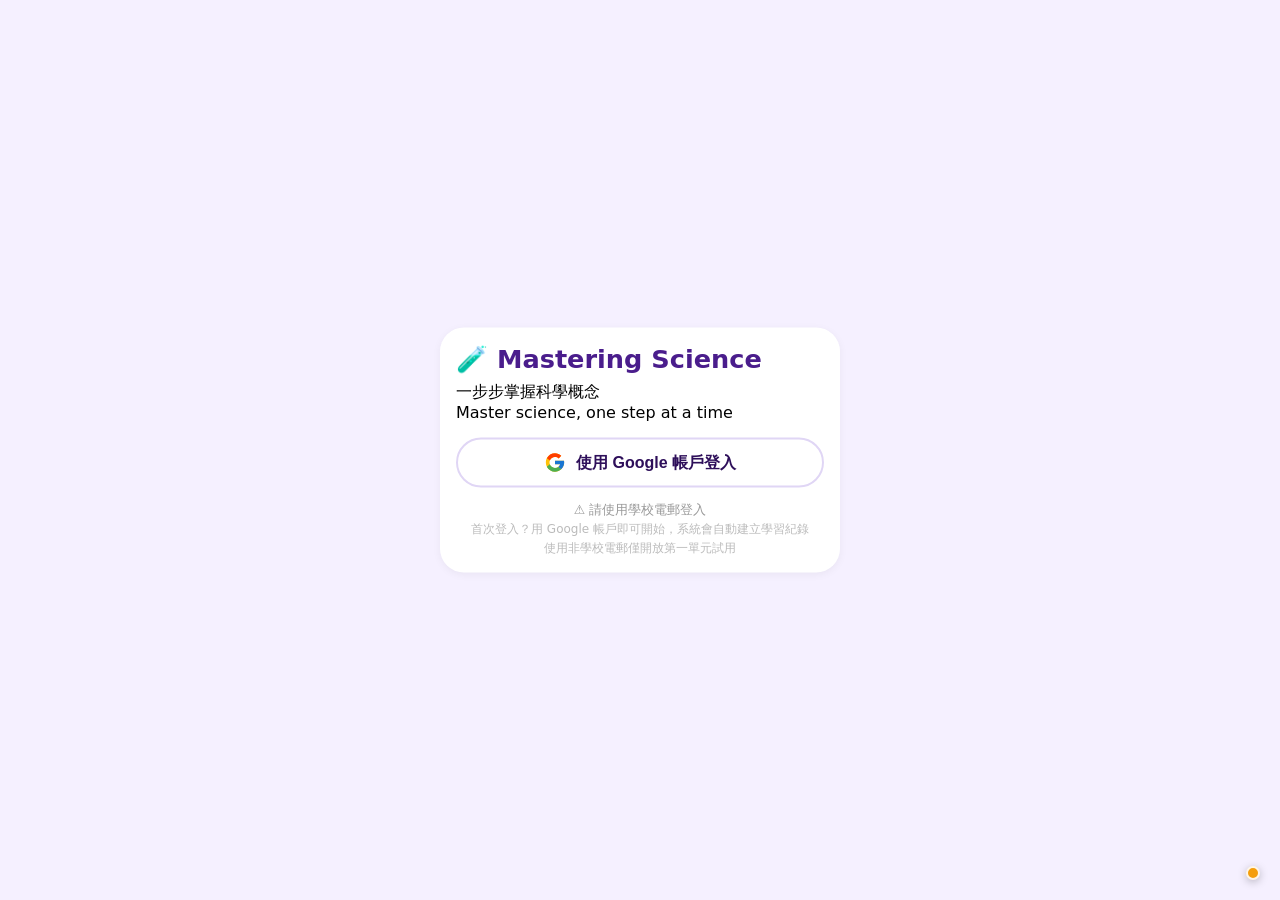
==== index.html @ 6bd49491 "Add files via upload" ====
<!DOCTYPE html>
<html lang="zh-Hant">
<head>
    <meta charset="UTF-8">
    <meta name="viewport" content="width=device-width, initial-scale=1.0, user-scalable=yes">
    <title>Mastering Science - Chemistry</title>
    <link rel="stylesheet" href="style.css">
    <style>
        /* 強制手機版圖片高度 130px（避免被 style.css 舊版覆蓋） */
        @media (max-width: 640px) {
            .image-area-mobile img,
            #quizModal .image-area-mobile img,
            .quiz-layout-mobile .image-area-mobile img {
                max-height: 130px !important;
            }
        }

        /* ===== 登入畫面樣式 ===== */
        .form-group-login {
            margin-bottom: 14px;
        }
        .form-group-login label {
            display: block;
            font-weight: 600;
            font-size: 0.85rem;
            color: #2e0f5a;
            margin-bottom: 4px;
        }
        .form-group-login input {
            width: 100%;
            padding: 10px 14px;
            border-radius: 40px;
            border: 2px solid #e0d6f5;
            font-size: 1rem;
            outline: none;
            transition: border-color 0.2s;
        }
        .form-group-login input:focus {
            border-color: #4a1d8c;
        }
        .google-login-btn {
            display: flex;
            align-items: center;
            justify-content: center;
            gap: 10px;
            width: 100%;
            padding: 12px 14px;
            background: white;
            border: 2px solid #e0d6f5;
            border-radius: 40px;
            font-size: 1rem;
            font-weight: 600;
            color: #2e0f5a;
            cursor: pointer;
            transition: all 0.2s;
            margin: 4px 0;
        }
        .google-login-btn:hover {
            background: #f5f0ff;
            border-color: #4a1d8c;
            transform: translateY(-1px);
        }
        .google-login-btn:active {
            transform: scale(0.98);
        }
        .login-footer {
            margin-top: 14px;
            text-align: center;
            font-size: 0.8rem;
            color: #999;
        }
        .login-footer .small {
            font-size: 0.75rem;
            color: #bbb;
            display: block;
            margin-top: 2px;
        }
        .password-wrapper {
            position: relative;
        }
        .password-wrapper input {
            padding-right: 48px;
        }
        .toggle-password-btn {
            position: absolute;
            right: 12px;
            top: 50%;
            transform: translateY(-50%);
            background: none;
            border: none;
            font-size: 1.2rem;
            cursor: pointer;
            color: #888;
        }
        .toggle-password-btn:hover {
            color: #4a1d8c;
        }

        /* ===== 彈窗 ===== */
        .modal-overlay {
            display: none;
            position: fixed;
            top: 0;
            left: 0;
            width: 100%;
            height: 100%;
            background: rgba(0,0,0,0.6);
            justify-content: center;
            align-items: center;
            z-index: 9999;
            padding: 20px;
        }
        .modal-overlay.show {
            display: flex;
        }
        .modal-box {
            background: white;
            border-radius: 24px;
            max-width: 500px;
            width: 100%;
            max-height: 85vh;
            overflow-y: auto;
            padding: 24px 28px;
            box-shadow: 0 20px 60px rgba(0,0,0,0.3);
            position: relative;
        }
        .modal-box .close-btn {
            position: absolute;
            top: 12px;
            right: 16px;
            background: none;
            border: none;
            font-size: 24px;
            cursor: pointer;
            color: #999;
        }
        .modal-box .close-btn:hover {
            color: #333;
        }
        .modal-box h2 {
            color: #2e0f5a;
            margin-bottom: 4px;
            font-size: 20px;
        }
        .modal-box .sub {
            color: #888;
            font-size: 14px;
            margin-bottom: 16px;
        }
        .modal-box .form-group {
            margin-bottom: 12px;
        }
        .modal-box .form-group label {
            display: block;
            font-size: 13px;
            font-weight: 500;
            color: #2e0f5a;
            margin-bottom: 3px;
        }
        .modal-box .form-group input {
            width: 100%;
            padding: 10px 14px;
            border-radius: 12px;
            border: 2px solid #e0d6f5;
            font-size: 14px;
            outline: none;
        }
        .modal-box .form-group input:focus {
            border-color: #4a1d8c;
        }
        .modal-box .btn {
            padding: 10px 20px;
            border: none;
            border-radius: 40px;
            font-weight: 700;
            font-size: 14px;
            cursor: pointer;
            transition: all 0.2s;
            width: 100%;
            margin-top: 4px;
        }
        .modal-box .btn-primary {
            background: #4a1d8c;
            color: white;
        }
        .modal-box .btn-primary:hover {
            background: #3b1a6e;
        }
        .modal-box .btn-success {
            background: #10b981;
            color: white;
        }
        .modal-box .btn-success:hover {
            background: #059669;
        }
        .modal-box .btn-danger {
            background: #dc2626;
            color: white;
        }
        .modal-box .btn-danger:hover {
            background: #b91c1c;
        }
        .modal-box .btn-outline {
            background: white;
            color: #4a1d8c;
            border: 2px solid #4a1d8c;
        }
        .modal-box .btn-outline:hover {
            background: #f5f0ff;
        }
        .modal-box .inline-flex {
            display: flex;
            gap: 8px;
        }
        .modal-box .inline-flex .btn {
            flex: 1;
        }
        .modal-box .mt-8 {
            margin-top: 8px;
        }
        .modal-box .mt-12 {
            margin-top: 12px;
        }
        .modal-box .text-center {
            text-align: center;
        }
        .modal-box .text-sm {
            font-size: 13px;
        }
        .modal-box .text-danger {
            color: #dc2626;
        }
        .modal-box .text-success {
            color: #10b981;
        }
        .modal-box .divider {
            height: 1px;
            background: #e0d6f5;
            margin: 12px 0;
        }
        .modal-box .alert {
            padding: 10px 14px;
            border-radius: 10px;
            font-size: 13px;
            margin-bottom: 10px;
        }
        .modal-box .alert-success {
            background: #d4edda;
            color: #065f46;
        }
        .modal-box .alert-danger {
            background: #f8d7da;
            color: #7f1d1d;
        }
        .modal-box .alert-warning {
            background: #fef3c7;
            color: #7c5a00;
        }

        .verify-code {
            font-size: 32px;
            font-weight: 900;
            letter-spacing: 8px;
            color: #4a1d8c;
            text-align: center;
            padding: 16px;
            background: white;
            border-radius: 12px;
            border: 2px dashed #4a1d8c;
            margin: 8px 0;
        }

        .hidden {
            display: none !important;
        }

        /* ===== 複製按鈕 ===== */
        .copy-btn {
            background: #f0f0f0;
            border: none;
            padding: 4px 12px;
            border-radius: 20px;
            font-size: 12px;
            cursor: pointer;
            font-weight: 500;
            color: #4a1d8c;
            margin-left: 8px;
        }
        .copy-btn:hover {
            background: #e0d6f5;
        }

        /* ===== 密碼顯示 ===== */
        .password-display {
            font-family: monospace;
            font-size: 20px;
            background: #f0f0f0;
            padding: 4px 16px;
            border-radius: 8px;
            display: inline-block;
            margin: 4px 0;
        }

        /* ===== 工具視窗（左右結構） ===== */
        .tool-overlay {
            display: none;
            position: fixed;
            top: 0;
            left: 0;
            width: 100vw;
            height: 100vh;
            background: rgba(0, 0, 0, 0.55);
            backdrop-filter: blur(4px);
            justify-content: center;
            align-items: center;
            z-index: 99999;
            padding: clamp(8px, 2vh, 20px);
            animation: toolFadeIn 0.25s ease;
        }
        .tool-overlay.show {
            display: flex;
        }
        @keyframes toolFadeIn {
            from { opacity: 0; transform: scale(0.95); }
            to { opacity: 1; transform: scale(1); }
        }

        .tool-window {
            background: white;
            border-radius: clamp(16px, 2.5vh, 28px);
            width: min(92vw, 820px);
            height: min(88vh, 700px);
            max-width: 100%;
            max-height: 95vh;
            box-shadow: 0 24px 80px rgba(0, 0, 0, 0.4);
            display: flex;
            flex-direction: row;
            overflow: hidden;
            animation: toolSlideUp 0.3s ease;
        }
        @keyframes toolSlideUp {
            from { transform: translateY(30px); opacity: 0; }
            to { transform: translateY(0); opacity: 1; }
        }

        /* ===== 左側欄 ===== */
        .tool-sidebar {
            width: 130px;
            min-width: 100px;
            background: linear-gradient(180deg, #f5f0ff, #ede9fe);
            border-right: 2px solid #e9e4f5;
            display: flex;
            flex-direction: column;
            padding: 16px 12px 20px 12px;
            flex-shrink: 0;
            gap: 4px;
        }
        .tool-sidebar .back-btn {
            background: none;
            border: none;
            font-size: clamp(0.8rem, 1.2vw, 1rem);
            font-weight: 600;
            color: #4a1d8c;
            cursor: pointer;
            padding: 10px 8px;
            border-radius: 12px;
            transition: background 0.2s;
            display: flex;
            align-items: center;
            gap: 6px;
            width: 100%;
            text-align: left;
            border-bottom: 2px solid #e9e4f5;
            margin-bottom: 8px;
        }
        .tool-sidebar .back-btn:hover {
            background: #e2daf5;
        }
        .tool-sidebar .sidebar-tab {
            background: none;
            border: none;
            padding: 10px 8px;
            font-size: clamp(0.75rem, 1vw, 0.85rem);
            font-weight: 600;
            cursor: pointer;
            color: #999;
            border-radius: 12px;
            transition: all 0.2s;
            text-align: left;
            width: 100%;
        }
        .tool-sidebar .sidebar-tab:hover {
            color: #4a1d8c;
            background: #e2daf5;
        }
        .tool-sidebar .sidebar-tab.active {
            color: #4a1d8c;
            background: white;
            box-shadow: 0 2px 8px rgba(74, 29, 140, 0.1);
        }
        .tool-sidebar .sidebar-spacer {
            flex: 1;
        }

        /* ===== 主內容區 ===== */
        .tool-main {
            flex: 1;
            padding: clamp(8px, 1.2vh, 12px) clamp(10px, 1.2vw, 14px);
            overflow: hidden;
            display: flex;
            flex-direction: column;
            min-width: 0;
            background: #ffffff;
        }
        .tool-main .tab-content {
            display: none;
            flex: 1;
            min-height: 0;
            animation: toolFadeIn 0.2s ease;
        }
        .tool-main .tab-content.active {
            display: flex;
            flex-direction: column;
            flex: 1;
        }

        /* ===== 計算機 ===== */
        .calculator-layout {
            display: flex;
            gap: clamp(6px, 1vw, 14px);
            flex: 1;
            min-height: 0;
        }
        .calculator-left {
            flex: 7;
            min-width: 0;
            display: flex;
            flex-direction: column;
        }
        .calculator-display {
            background: #f5f0ff;
            border-radius: clamp(8px, 1vh, 12px);
            padding: clamp(6px, 0.8vh, 10px) clamp(10px, 1.2vw, 14px);
            text-align: right;
            font-size: clamp(1.8rem, 4vw, 2.8rem);
            font-weight: 700;
            color: #1a1a2e;
            margin-bottom: clamp(4px, 0.5vh, 8px);
            min-height: clamp(48px, 6vh, 64px);
            font-family: 'Courier New', monospace;
            border: 2px solid #e9e4f5;
            overflow: hidden;
            text-overflow: ellipsis;
            white-space: nowrap;
            letter-spacing: 1px;
            flex-shrink: 0;
        }
        .calculator-grid {
            display: grid;
            grid-template-columns: repeat(5, 1fr);
            gap: clamp(4px, 0.5vw, 8px);
            flex: 1;
            min-height: 0;
        }
        .calc-btn {
            padding: 0;
            font-size: clamp(1.1rem, 2vw, 1.6rem);
            font-weight: 700;
            border: none;
            border-radius: clamp(6px, 0.8vh, 10px);
            cursor: pointer;
            transition: all 0.12s;
            background: #f5f0ff;
            color: #2e0f5a;
            box-shadow: 0 1px 3px rgba(0, 0, 0, 0.04);
            text-align: center;
            display: flex;
            align-items: center;
            justify-content: center;
            min-height: 0;
            flex: 1;
        }
        .calc-btn:hover {
            background: #ede9fe;
            transform: translateY(-1px);
        }
        .calc-btn:active {
            transform: scale(0.94);
        }
        .calc-btn.operator {
            background: #ede9fe;
            color: #4a1d8c;
        }
        .calc-btn.operator:hover {
            background: #d5cce8;
        }
        .calc-btn.equals {
            background: #fbbf24;
            color: #1a1a2e;
            font-size: clamp(1.4rem, 2.6vw, 2.2rem);
            font-weight: 800;
            box-shadow: 0 2px 8px rgba(251, 191, 36, 0.4);
        }
        .calc-btn.equals:hover {
            background: #f59e0b;
            transform: scale(1.03);
        }
        .calc-btn.clear {
            background: #fef2f2;
            color: #dc2626;
        }
        .calc-btn.clear:hover {
            background: #fecaca;
        }
        .calc-btn.science {
            background: #dbeafe;
            color: #1d4ed8;
            font-size: clamp(0.8rem, 1.2vw, 1.1rem);
        }
        .calc-btn.science:hover {
            background: #bfdbfe;
        }
        .calc-btn.func {
            background: #e9e4f5;
            color: #4a1d8c;
            font-size: clamp(0.85rem, 1.3vw, 1.2rem);
        }
        .calc-btn.func:hover {
            background: #d5cce8;
        }

        /* ===== 草稿格（按鈕有顏色） ===== */
        .calculator-right {
            flex: 3;
            min-width: clamp(80px, 10vw, 140px);
            background: #faf8ff;
            border-radius: clamp(8px, 1vh, 12px);
            padding: clamp(6px, 0.8vh, 10px) clamp(8px, 1vw, 12px);
            border: 2px solid #e9e4f5;
            display: flex;
            flex-direction: column;
        }
        .calculator-right .draft-title {
            font-size: clamp(0.8rem, 1vw, 1rem);
            font-weight: 700;
            color: #999;
            letter-spacing: 1px;
            margin-bottom: clamp(4px, 0.5vh, 8px);
            text-align: center;
            border-bottom: 1px solid #e9e4f5;
            padding-bottom: clamp(3px, 0.4vh, 5px);
            flex-shrink: 0;
        }
        .draft-slot {
            flex: 1;
            display: flex;
            flex-direction: column;
            gap: clamp(1px, 0.2vh, 3px);
            margin-bottom: clamp(3px, 0.4vh, 6px);
            min-height: 0;
        }
        .draft-slot:last-child {
            margin-bottom: 0;
        }
        .draft-slot .slot-label {
            font-weight: 700;
            font-size: clamp(0.8rem, 1vw, 1rem);
            color: #4a1d8c;
            flex-shrink: 0;
        }
        .draft-slot .slot-value {
            background: white;
            border: 2px solid #e9e4f5;
            border-radius: clamp(4px, 0.5vh, 6px);
            padding: clamp(2px, 0.3vh, 4px) clamp(4px, 0.5vw, 8px);
            font-size: clamp(0.8rem, 1vw, 1rem);
            font-family: 'Courier New', monospace;
            color: #2e0f5a;
            min-height: clamp(24px, 3vh, 32px);
            display: flex;
            align-items: center;
            word-break: break-all;
            flex: 1;
        }
        .draft-slot .slot-value.empty {
            color: #ccc;
            font-style: italic;
            font-size: clamp(0.6rem, 0.8vw, 0.8rem);
        }
        .draft-slot .slot-buttons {
            display: flex;
            gap: clamp(3px, 0.4vw, 6px);
            flex-wrap: wrap;
            flex-shrink: 0;
        }
        .draft-slot .slot-btn {
            border: none;
            border-radius: clamp(3px, 0.4vh, 5px);
            padding: clamp(4px, 0.5vh, 6px) clamp(8px, 1vw, 12px);
            font-size: clamp(0.7rem, 0.9vw, 0.9rem);
            font-weight: 600;
            cursor: pointer;
            transition: background 0.15s, transform 0.1s;
            flex: 1;
            text-align: center;
            min-height: clamp(24px, 3vh, 30px);
            display: flex;
            align-items: center;
            justify-content: center;
            color: white;
        }
        .draft-slot .slot-btn.store {
            background: #22c55e;
        }
        .draft-slot .slot-btn.store:hover {
            background: #16a34a;
            transform: scale(1.02);
        }
        .draft-slot .slot-btn.recall {
            background: #3b82f6;
        }
        .draft-slot .slot-btn.recall:hover {
            background: #2563eb;
            transform: scale(1.02);
        }
        .draft-slot .slot-btn.danger {
            background: #ef4444;
        }
        .draft-slot .slot-btn.danger:hover {
            background: #dc2626;
            transform: scale(1.02);
        }

        /* ===== 周期表（全高度） ===== */
        .periodic-container {
            display: flex;
            flex-direction: column;
            align-items: center;
            justify-content: center;
            flex: 1;
            min-height: 0;
            padding: 4px 0;
            cursor: pointer;
        }
        .periodic-container img {
            max-width: 100%;
            max-height: 100%;
            width: auto;
            height: auto;
            object-fit: contain;
            border-radius: clamp(8px, 1vh, 12px);
            border: 2px solid #e9e4f5;
            background: white;
            transition: transform 0.2s;
        }
        .periodic-container img:hover {
            transform: scale(1.01);
        }

        /* ============================================================
           手機版 (寬度 < 700px)
           ============================================================ */
        @media (max-width: 700px) {
            .tool-window {
                width: 100vw;
                height: 100vh;
                max-height: 100vh;
                border-radius: 0;
                max-width: 100%;
                flex-direction: column;
            }
            .tool-sidebar {
                width: 100%;
                min-width: unset;
                flex-direction: row;
                padding: 6px 10px;
                border-right: none;
                border-bottom: 2px solid #e9e4f5;
                gap: 4px;
                flex-wrap: wrap;
                align-items: center;
                flex-shrink: 0;
            }
            .tool-sidebar .back-btn {
                padding: 4px 8px;
                font-size: 0.7rem;
                border-bottom: none;
                margin-bottom: 0;
                width: auto;
            }
            .tool-sidebar .sidebar-tab {
                padding: 4px 8px;
                font-size: 0.6rem;
                width: auto;
            }
            .tool-sidebar .sidebar-spacer {
                display: none;
            }
            .tool-main {
                padding: 6px 8px;
            }
            .calculator-layout {
                flex-direction: column;
                gap: 6px;
            }
            .calculator-right {
                flex-direction: row;
                flex-wrap: wrap;
                padding: 4px 6px;
                min-height: auto;
                flex: 0 0 auto;
            }
            .calculator-right .draft-title {
                width: 100%;
                margin-bottom: 3px;
                padding-bottom: 3px;
                font-size: 0.6rem;
            }
            .draft-slot {
                flex: 1;
                min-width: 60px;
                margin-bottom: 2px;
                gap: 2px;
            }
            .draft-slot .slot-value {
                font-size: 0.6rem;
                min-height: 20px;
                padding: 2px 4px;
            }
            .draft-slot .slot-btn {
                font-size: 0.5rem;
                padding: 2px 4px;
                min-height: 18px;
            }
            .draft-slot .slot-label {
                font-size: 0.6rem;
            }
            .calculator-display {
                font-size: 1.2rem;
                padding: 4px 8px;
                min-height: 32px;
            }
            .calculator-grid {
                gap: 3px;
            }
            .calc-btn {
                font-size: 0.8rem;
                border-radius: 4px;
            }
            .calc-btn.equals {
                font-size: 1rem;
            }
            .calc-btn.science {
                font-size: 0.6rem;
            }
            .calc-btn.func {
                font-size: 0.6rem;
            }
            .periodic-container {
                padding: 2px 0;
            }
            .periodic-container img {
                max-height: 50vh;
            }
        }

        @media (max-width: 400px) {
            .calculator-grid {
                gap: 2px;
            }
            .calc-btn {
                font-size: 0.65rem;
                border-radius: 3px;
            }
            .calc-btn.equals {
                font-size: 0.85rem;
            }
            .calc-btn.science {
                font-size: 0.5rem;
            }
            .calc-btn.func {
                font-size: 0.5rem;
            }
            .calculator-display {
                font-size: 1rem;
                padding: 3px 6px;
                min-height: 28px;
            }
            .draft-slot .slot-value {
                font-size: 0.5rem;
                min-height: 18px;
            }
            .draft-slot .slot-btn {
                font-size: 0.45rem;
                padding: 1px 3px;
                min-height: 16px;
            }
            .draft-slot .slot-label {
                font-size: 0.5rem;
            }
            .calculator-right .draft-title {
                font-size: 0.5rem;
            }
            .tool-sidebar .back-btn {
                font-size: 0.6rem;
                padding: 3px 6px;
            }
            .tool-sidebar .sidebar-tab {
                font-size: 0.5rem;
                padding: 3px 6px;
            }
        }
    </style>
    
    <!-- ===== Firebase SDK (改用 jsdelivr CDN，提升手機相容性) ===== -->
    <script src="https://cdn.jsdelivr.net/npm/firebase@12.15.0/firebase-app-compat.js"></script>
    <script src="https://cdn.jsdelivr.net/npm/firebase@12.15.0/firebase-firestore-compat.js"></script>
    <script src="https://cdn.jsdelivr.net/npm/firebase@12.15.0/firebase-auth-compat.js"></script>
    
    <script>
        // 您的 Firebase 配置
        const firebaseConfig = {
            apiKey: "AIzaSyBWUr-qFjDuAbRn2ueCOA24Bx5vHhGwCzs",
            authDomain: "mastering-science.firebaseapp.com",
            projectId: "mastering-science",
            storageBucket: "mastering-science.firebasestorage.app",
            messagingSenderId: "969510026630",
            appId: "1:969510026630:web:5c0ff3ffc7b3bdc04c8007"
        };
        
        try {
            firebase.initializeApp(firebaseConfig);
            const db = firebase.firestore();
            const auth = firebase.auth();
            console.log('🔥 Firebase 已初始化！');
        } catch(e) {
            console.error('❌ Firebase 初始化失敗:', e.message);
        }
    </script>
</head>
<body>

<div id="orientationWarning" class="orientation-warning">
    <div class="rotate-icon">🔄</div>
    <p>建議將手機橫置以獲得最佳體驗</p>
    <p style="font-size: 0.8rem;">Recommended to rotate device to landscape</p>
    <button id="dismissOrientationBtn" class="dismiss-btn">我知道了 / Got it</button>
</div>

<!-- ===== iPhone 橫置引導畫面 ===== -->
<div id="iphoneOrientationOverlay" class="iphone-orientation-overlay" style="display:none;">
    <div class="rotate-icon-big">🔄</div>
    <h2>請將手機橫置</h2>
    <p>為了獲得最佳做題體驗，請將 iPhone 旋轉為橫向模式。</p>
    <p style="font-size:0.8rem; color:#64748b; margin-top:4px;">旋轉後會自動進入練習</p>
    <button class="btn-continue" id="iphoneContinueBtn">📱 繼續（不旋轉）</button>
</div>

<!-- ===== 登入畫面 ===== -->
<div id="loginScreen" style="max-width: 400px; margin: 80px auto;" class="card">
    <h2 style="color: var(--deep-purple); font-size: clamp(1.2rem, 6vw, 1.6rem);">🧪 Mastering Science</h2>
    <div style="margin: 8px 0 16px;"><div>一步步掌握科學概念</div><div>Master science, one step at a time</div></div>

    <div id="loginError" style="color:#dc2626; font-size:0.85rem; margin-bottom:8px; display:none;"></div>

    <!-- Google 登入按鈕 -->
    <button id="googleLoginBtn" class="google-login-btn">
        <svg width="22" height="22" viewBox="0 0 48 48">
            <path fill="#FFC107" d="M43.611,20.083H42V20H24v8h11.303c-1.649,4.657-6.08,8-11.303,8c-6.627,0-12-5.373-12-12c0-6.627,5.373-12,12-12c3.059,0,5.842,1.154,7.961,3.039l5.657-5.657C34.046,6.053,29.268,4,24,4C12.955,4,4,12.955,4,24c0,11.045,8.955,20,20,20c11.045,0,20-8.955,20-20C44,22.659,43.862,21.35,43.611,20.083z"/>
            <path fill="#FF3D00" d="M6.306,14.691l6.571,4.819C14.655,15.108,18.961,12,24,12c3.059,0,5.842,1.154,7.961,3.039l5.657-5.657C34.046,6.053,29.268,4,24,4C16.318,4,9.656,8.337,6.306,14.691z"/>
            <path fill="#4CAF50" d="M24,44c5.166,0,9.86-1.977,13.409-5.192l-6.19-5.238C29.211,35.091,26.715,36,24,36c-5.202,0-9.619-3.317-11.283-7.946l-6.522,5.025C9.505,39.556,16.227,44,24,44z"/>
            <path fill="#1976D2" d="M43.611,20.083H42V20H24v8h11.303c-0.792,2.237-2.231,4.166-4.087,5.571c0.001-0.001,0.002-0.001,0.003-0.002l6.19,5.238C36.971,39.205,44,34,44,24C44,22.659,43.862,21.35,43.611,20.083z"/>
        </svg>
        使用 Google 帳戶登入
    </button>

    <div class="login-footer">
        <div>⚠️ 請使用學校電郵登入</div>
        <span class="small">首次登入？用 Google 帳戶即可開始，系統會自動建立學習紀錄</span>
        <span class="small" style="margin-top:2px;">使用非學校電郵僅開放第一單元試用</span>
    </div>
</div>

<div id="mainApp" style="display:none;">
    <div style="display:flex; justify-content:space-between; align-items:center; margin-bottom:0.8rem; flex-wrap:wrap; gap:0.4rem;">
        <h1 style="color: var(--deep-purple); font-size: clamp(1.1rem, 6vw, 1.4rem);">📘 Mastering Science</h1>
        <span id="userLabel" style="font-size: clamp(0.7rem, 4vw, 0.85rem);"></span>
    </div>
    <!-- ===== 分頁列（修改：合併為 4/5 個分頁） ===== -->
    <div class="nav-tabs">
        <button class="tab active" data-tab="practice">📖 每課練習</button>
        <button class="tab" data-tab="learning">📊 學習紀錄</button>
        <button class="tab" data-tab="pinned">⭐ 收藏</button>
        <button class="tab" data-tab="achievements">🏆 我的成就</button>
        <button class="tab" data-tab="resources">📹 更多資源</button>
        <button class="tab" data-tab="teacher" id="teacherTab" style="display:none;">🧑‍🏫 老師後台</button>
    </div>
    <div id="practicePanel"></div>
    <div id="resourcesPanel" style="display:none;"></div>
    <!-- ===== 學習紀錄面板（含三個子分頁） ===== -->
    <div id="learningPanel" style="display:none;">
        <div class="learning-subtabs">
            <button class="sub-tab active" data-subtab="myMistakes">❌ 我的錯題</button>
            <button class="sub-tab" data-subtab="pastMistakes">🕒 錯題歷程</button>
            <button class="sub-tab" data-subtab="history">📋 做題紀錄</button>
        </div>
        <div id="learningContent">
            <div id="learning-myMistakes" class="learning-subcontent"></div>
            <div id="learning-pastMistakes" class="learning-subcontent" style="display:none;"></div>
            <div id="learning-history" class="learning-subcontent" style="display:none;"></div>
        </div>
    </div>
    <div id="pinnedPanel" style="display:none;"></div>
    <div id="achievementsPanel" style="display:none;"></div>
    <div id="teacherPanel" style="display:none;"></div>
</div>

<div id="settingsModal" class="modal">
    <div class="modal-content">
        <h3 style="margin-bottom: 0.8rem;">⚙️ 練習設定</h3>
        <div class="settings-two-columns">
            <div class="settings-left">
                <div class="setting-group">
                    <div class="difficulty-header-row" style="display: flex; justify-content: space-between; align-items: center; flex-wrap: wrap; gap: 8px; margin-bottom: 10px;">
                        <span class="setting-title" style="margin-bottom: 0;">⭐ 難度偏好</span>
                        <label style="display: flex; align-items: center; gap: 6px; cursor: pointer; font-size: 0.7rem; font-weight: normal;">
                            <input type="checkbox" id="excludeTranslate" checked style="width: 14px; height: 14px; margin: 0; cursor: pointer;">
                            <span>排除翻譯題</span>
                        </label>
                    </div>
                    <div class="btn-row" id="difficultySelector">
                        <button id="diff-easy" class="setting-btn active"><span class="stars">★</span><span class="label">1 星</span></button>
                        <button id="diff-medium" class="setting-btn locked"><span class="stars">★★★</span><span class="label">3 星 🔒</span></button>
                        <button id="diff-hard" class="setting-btn locked"><span class="stars">★★★★★</span><span class="label">5 星 🔒</span></button>
                    </div>
                    <div class="setting-hint" id="diffHint">🔒 3星需Basic正確率達80%解鎖</div>
                </div>
                <div class="setting-group">
                    <div class="setting-title">🔥 特殊模式</div>
                    <button id="trial-mode" class="setting-btn special-btn locked">🔥 5** 試煉模式 🔒</button>
                    <div class="setting-hint" id="trialHint">🔒 需5星正確率達80%解鎖</div>
                </div>
            </div>
            <div class="settings-right">
                <div class="setting-group">
                    <div class="setting-title">📊 題目數量</div>
                    <div class="count-buttons-row">
                        <button id="count-10" class="setting-btn active" data-count="10">10 題</button>
                        <button id="count-20" class="setting-btn" data-count="20">20 題</button>
                    </div>
                    <div class="count-row">
                        <button id="count-36" class="setting-btn locked" data-count="36" disabled>36 題 🔒</button>
                        <div class="custom-input-wrapper">
                            <span>✏️ 自訂：</span>
                            <input type="number" id="customCount" min="1" max="50" value="10" step="1" disabled>
                            <span>題</span>
                        </div>
                    </div>
                    <div class="setting-hint" id="countHint">🔒 36題及自訂題數需Basic正確率達80%解鎖</div>
                </div>
                <div>
                    <button id="devUnlockBtn" class="dev-btn-full">🔓 一鍵解鎖 (僅測試)</button>
                    <button id="startPracticeBtn" class="action-btn-full">開始練習</button>
                    <button id="cancelSettingsBtn" class="cancel-btn-full">取消</button>
                </div>
            </div>
        </div>
    </div>
</div>

<div id="explainModal" class="modal"><div class="modal-content"><div id="explainContent" class="explain-content"></div><button id="closeExplainBtn" class="btn">返回成績總表</button></div></div>

<!-- ===== 手機版問題彈窗 ===== -->
<div id="quizModal" class="modal"><div class="modal-content"><div class="quiz-header"><span id="quizDifficulty"></span><span id="quizCounter"></span><span id="timerDisplay" class="quiz-timer">00:00</span></div><div id="questionNav" class="question-nav"></div><div class="quiz-body"><div id="modalQuestionText" class="question-text"></div><div id="modalImageArea"></div><div id="modalOptions"></div></div><div class="quiz-footer"><button id="prevBtn" class="btn btn-outline">◀ 上一題</button><button id="nextBtn" class="btn btn-outline">下一題 ▶</button><button id="submitAllBtn" class="btn" style="background:#10b981;">提交並離開</button></div></div></div>

<!-- ===== 桌面版獨立彈窗 ===== -->
<div id="desktopQuizModal" class="modal">
    <div class="modal-content">
        <div class="main-panel" id="desktopMainPanel">
            <div class="question-area">
                <div class="question-text" id="desktopQuestionText">
                    載入中...
                </div>
                <div class="image-area" id="desktopImageArea">
                </div>
                <div class="options-grid" id="desktopOptions">
                </div>
            </div>
        </div>
        <!-- ===== 右側邊欄（工具列獨立一行） ===== -->
        <div class="sidebar" id="desktopSidebar">
            <!-- 第 1 行：難度 + 計時器 -->
            <div class="sidebar-row-1">
                <span class="difficulty" id="desktopDifficulty">📈 Advanced</span>
                <span class="timer" id="desktopTimer">⏱️ 00:00</span>
            </div>

            <!-- 第 2 行：提交按鈕（完美，不動） -->
            <div class="sidebar-row-submit">
                <button class="btn-submit" id="desktopSubmitBtn">✅ 提交並離開</button>
            </div>

            <!-- 第 2.5 行：工具列（獨立一行） -->
            <div class="sidebar-tools">
                <button class="tool-btn" id="desktopPeriodicBtn" onclick="openToolWindow('periodic')">📊 周期表</button>
                <button class="tool-btn" id="desktopCalculatorBtn" onclick="openToolWindow('calculator')">🧮 計算機</button>
            </div>

            <!-- 第 3 行：題號導航 -->
            <div class="nav-grid" id="desktopNav"></div>

            <!-- 第 4 行：計數器 + 上一頁 + 下一頁（固定在底部） -->
            <div class="sidebar-row-bottom">
                <span class="counter" id="desktopCounter">1 / 10</span>
                <button class="btn-prev-sm" id="desktopPrevBtn">◀</button>
                <button class="btn-next-lg" id="desktopNextBtn">下一題 ▶</button>
            </div>
        </div>
    </div>
</div>

<div id="resultModal" class="modal"><div class="modal-content"><h3>成績總表</h3><div id="resultContent" class="result-container"></div><button id="closeResultBtn" class="btn">關閉</button></div></div>
<div id="imageZoomModal" class="modal"><div class="modal-content" style="background:transparent; padding:0; max-width:96vw; align-items:center; justify-content:center;"><button onclick="closeImageZoom()" style="background:rgba(255,255,255,0.9); border:none; font-size:1.5rem; cursor:pointer; color:#333; position:absolute; top:12px; right:12px; z-index:10; border-radius:50%; width:36px; height:36px; line-height:36px; text-align:center;">✕</button><img id="zoomImage" src="" style="max-width:96vw; max-height:88vh; width:auto; height:auto; object-fit:contain; border-radius:12px; background:transparent;"><button id="closeZoomBtn" class="btn" style="margin-top:0.8rem;">關閉</button></div></div>

<!-- ===== #5: 右下角 Firebase 狀態指示燈 ===== -->
<div id="statusIndicator" class="status-indicator" 
     onmouseenter="showStatusTooltip()" onmouseleave="hideStatusTooltip()">
    <span class="status-dot connecting" id="statusDot"></span>
    <div class="status-tooltip" id="statusTooltip">
        <div class="status-title">
            <span class="dot-preview connecting" id="statusDotPreview"></span>
            <span id="statusText">⏳ 連線中...</span>
        </div>
        <div class="status-detail" id="statusDetail">📡 Firestore + Auth</div>
        <div class="status-time" id="statusTime">🕐 更新時間：--:--</div>
    </div>
</div>

<div id="unlockCardsContainer" class="unlock-cards-container"></div>

<!-- ===== 工具視窗（左右結構：側欄 + 主內容） ===== -->
<div class="tool-overlay" id="toolOverlay" onclick="closeToolWindowOutside(event)">
    <div class="tool-window" id="toolWindow" onclick="event.stopPropagation();">
        <!-- 左側欄 -->
        <div class="tool-sidebar" id="toolSidebar">
            <button class="back-btn" onclick="closeToolWindow()">← 回到題目</button>
            <button class="sidebar-tab active" data-tab="calculator" onclick="switchToolTab('calculator')">📱 計算機</button>
            <button class="sidebar-tab" data-tab="periodic" onclick="switchToolTab('periodic')">📊 周期表</button>
            <div class="sidebar-spacer"></div>
        </div>

        <!-- 主內容區 -->
        <div class="tool-main" id="toolMain">
            <!-- 計算機分頁 -->
            <div class="tab-content active" id="tab-calculator">
                <div class="calculator-layout">
                    <div class="calculator-left">
                        <div class="calculator-display" id="calcDisplay">0</div>
                        <div class="calculator-grid">
                            <button class="calc-btn clear" onclick="calcInput('clear')">AC</button>
                            <button class="calc-btn func" onclick="calcInput('x²')">x²</button>
                            <button class="calc-btn func" onclick="calcInput('xⁿ')">xⁿ</button>
                            <button class="calc-btn func" onclick="calcInput('√')">√</button>
                            <button class="calc-btn clear" onclick="calcInput('backspace')">←</button>

                            <button class="calc-btn" onclick="calcInput('7')">7</button>
                            <button class="calc-btn" onclick="calcInput('8')">8</button>
                            <button class="calc-btn" onclick="calcInput('9')">9</button>
                            <button class="calc-btn operator" onclick="calcInput('(')">(</button>
                            <button class="calc-btn operator" onclick="calcInput(')')">)</button>

                            <button class="calc-btn" onclick="calcInput('4')">4</button>
                            <button class="calc-btn" onclick="calcInput('5')">5</button>
                            <button class="calc-btn" onclick="calcInput('6')">6</button>
                            <button class="calc-btn operator" onclick="calcInput('×')">×</button>
                            <button class="calc-btn operator" onclick="calcInput('÷')">÷</button>

                            <button class="calc-btn" onclick="calcInput('1')">1</button>
                            <button class="calc-btn" onclick="calcInput('2')">2</button>
                            <button class="calc-btn" onclick="calcInput('3')">3</button>
                            <button class="calc-btn operator" onclick="calcInput('+')">+</button>
                            <button class="calc-btn operator" onclick="calcInput('−')">−</button>

                            <button class="calc-btn" onclick="calcInput('0')">0</button>
                            <button class="calc-btn" onclick="calcInput('.')">.</button>
                            <button class="calc-btn science" onclick="calcInput('x10^')">x10^</button>
                            <button class="calc-btn science" onclick="calcInput('log')">log</button>
                            <button class="calc-btn equals" onclick="calcInput('=')">=</button>
                        </div>
                    </div>
                    <!-- ===== 草稿格（按鈕有顏色） ===== -->
                    <div class="calculator-right">
                        <div class="draft-title">📝 草稿格</div>
                        <div class="draft-slot">
                            <span class="slot-label">A</span>
                            <div class="slot-value empty" id="draftA">(空)</div>
                            <div class="slot-buttons">
                                <button class="slot-btn store" onclick="draftStore('A')">💾 儲存</button>
                                <button class="slot-btn recall" onclick="draftRecall('A')">📤 叫出</button>
                                <button class="slot-btn danger" onclick="draftClear('A')">✕ 清除</button>
                            </div>
                        </div>
                        <div class="draft-slot">
                            <span class="slot-label">B</span>
                            <div class="slot-value empty" id="draftB">(空)</div>
                            <div class="slot-buttons">
                                <button class="slot-btn store" onclick="draftStore('B')">💾 儲存</button>
                                <button class="slot-btn recall" onclick="draftRecall('B')">📤 叫出</button>
                                <button class="slot-btn danger" onclick="draftClear('B')">✕ 清除</button>
                            </div>
                        </div>
                        <div class="draft-slot">
                            <span class="slot-label">C</span>
                            <div class="slot-value empty" id="draftC">(空)</div>
                            <div class="slot-buttons">
                                <button class="slot-btn store" onclick="draftStore('C')">💾 儲存</button>
                                <button class="slot-btn recall" onclick="draftRecall('C')">📤 叫出</button>
                                <button class="slot-btn danger" onclick="draftClear('C')">✕ 清除</button>
                            </div>
                        </div>
                    </div>
                </div>
            </div>

            <!-- 周期表分頁 -->
            <div class="tab-content" id="tab-periodic">
                <div class="periodic-container" id="periodicContainer" onclick="togglePeriodicZoom()">
                    <img src="https://raw.githubusercontent.com/hderys/mastering-science-images/main/webp_image/periodic_table.webp"
                         alt="周期表"
                         id="periodicImage"
                         loading="lazy">
                </div>
            </div>
        </div>
    </div>
</div>

<script>
window.ALL_UNITS = {
  "1": {
    "name": "🌍 Planet Earth（地球）",
    "nameZh": "第一章 · 地球",
    "chapters": {
      "1": {
        "name": "1. Fundamentals of Chemistry（化學基礎）",
        "nameZh": "1. 化學基礎",
        "questions": [
          {
            "id": "C11A001",
            "text": "Which of the following statements about Chemistry are correct?<br>(1) Chemistry is the study of various substances.<br>(2) Chemistry is a branch of science.<br>(3) Chemistry helps provide us with a good standard of living.",
            "options": [
              "A. (1) and (2) only",
              "B. (1) and (3) only",
              "C. (2) and (3) only",
              "D. (1), (2) and (3)"
            ],
            "correct": "D",
            "explanation": "",
            "imageUrl": null,
            "explainImageUrl": null,
            "difficulty": "✅ Basic",
            "difficulty_level": 1,
            "sf": 0,
            "textZh": "下列哪項關於化學的陳述是正確的？<br>(1) 化學是研究各種物質的科學。<br>(2) 化學是科學的一個分支。<br>(3) 化學有助於我們獲得良好的生活水平。",
            "optionsZh": [
              "A. (1)和(2)",
              "B. (1)和(3)",
              "C. (2)和(3)",
              "D. (1)、(2)和(3)"
            ],
            "explanationZh": ""
          },
          {
            "id": "C11A002",
            "text": "What will be observed if a spoonful of sugar is added to a glass of water and then the mixture is stirred?",
            "options": [
              "A. The water becomes white.",
              "B.  Colourless gas bubbles evolve from the surface of sugar.",
              "C. The sugar dissolves.",
              "D. The glass becomes cold."
            ],
            "correct": "C",
            "explanation": "",
            "imageUrl": null,
            "explainImageUrl": null,
            "difficulty": "📈 Advanced",
            "difficulty_level": 2,
            "sf": 1,
            "textZh": "把一匙糖加入一杯水中並攪拌，會觀察到甚麼現象？",
            "optionsZh": [
              "A. 水變成白色。",
              "B. 糖的表面冒出無色氣泡。",
              "C. 糖溶解了。",
              "D. 玻璃杯變冷。"
            ],
            "explanationZh": ""
          },
          {
            "id": "C11A003",
            "text": "If your finger is accidentally cut by a broken test tube in the laboratory, you should<br>(1) report to the teacher at once.<br>(2) clean up the broken glass pieces with a towel. Then dispose of the glass pieces in a rubbish bin.<br>(3) clean the wound with water and then apply a dressing to it.",
            "options": [
              "A. (1) only",
              "B. (2) only",
              "C. (1) and (3) only",
              "D. (2) and (3) only"
            ],
            "correct": "C",
            "explanation": "Broken glass should be put in broken glass bin.",
            "imageUrl": null,
            "explainImageUrl": null,
            "difficulty": "📈 Advanced",
            "difficulty_level": 2,
            "sf": 0,
            "textZh": "若你在實驗室中被破裂的試管割傷手指，你應該<br>(1) 立即向老師報告。<br>(2) 用毛巾清理碎玻璃，然後把玻璃碎片丟進垃圾箱。<br>(3) 用水清洗傷口，然後敷上敷料。",
            "optionsZh": [
              "A. 只有(1)",
              "B. 只有(2)",
              "C. 只有(1)和(3)",
              "D. 只有(2)和(3)"
            ],
            "explanationZh": "碎玻璃應放進碎玻璃收集箱。"
          },
          {
            "id": "C11A004",
            "text": "Which of the following hazard warning labels should be shown on a gas jar containing hydrogen?",
            "options": [
              "A. Corrosive",
              "B. Explosive",
              "C. Flammable ",
              "D. Toxic "
            ],
            "correct": "C",
            "explanation": "Hydrogen is highly flammable.",
            "imageUrl": null,
            "explainImageUrl": null,
            "difficulty": "📈 Advanced",
            "difficulty_level": 2,
            "sf": 1,
            "textZh": "盛有氫氣的氣體缸應貼上下列哪個危險警告標籤？",
            "optionsZh": [
              "A. 腐蝕性",
              "B. 爆炸性",
              "C. 易燃",
              "D. 有毒"
            ],
            "explanationZh": "氫氣是高度易燃的。"
          },
          {
            "id": "C11A005",
            "text": "Which of the following hazard warning labels should be shown on the reagent bottle containing concentrated hydrochloric acid?",
            "options": [
              "A. ",
              "B. ",
              "C. ",
              "D. "
            ],
            "correct": "D",
            "explanation": "All concentrated acids and alkalis are corrosive.",
            "imageUrl": "https://raw.githubusercontent.com/hderys/mastering-science-images/main/webp_image/C01A005.webp",
            "explainImageUrl": null,
            "difficulty": "📈 Advanced",
            "difficulty_level": 2,
            "sf": 0,
            "textZh": "盛有濃鹽酸的試劑瓶應貼上下列哪個危險警告標籤？",
            "optionsZh": [
              "A. ",
              "B. ",
              "C. ",
              "D. "
            ],
            "explanationZh": "所有濃酸和濃鹼都是腐蝕性的。"
          },
          {
            "id": "C11A006",
            "text": "Which of the following are the advantages of microscale experiments?<br>(1) The result of an experiment can be obtained in a shorter time.<br>(2) A smaller amount of chemicals can be used.<br>(3) A smaller amount of wastes would be produced.",
            "options": [
              "A. (1) and (2) only",
              "B. (1) and (3) only",
              "C. (2) and (3) only",
              "D. (1), (2) and (3)"
            ],
            "correct": "D",
            "explanation": "Less chemicals are used, so less waste are produced and the time taken is usually shorter.",
            "imageUrl": null,
            "explainImageUrl": null,
            "difficulty": "📈 Advanced",
            "difficulty_level": 2,
            "sf": 0,
            "textZh": "下列哪項是微型實驗的優點？<br>(1) 可在較短時間內獲得實驗結果。<br>(2) 可使用較少量的化學品。<br>(3) 會產生較少的廢物。",
            "optionsZh": [
              "A. 只有(1)和(2)",
              "B. 只有(1)和(3)",
              "C. 只有(2)和(3)",
              "D. (1)、(2)和(3)"
            ],
            "explanationZh": "使用的化學品較少，因此產生的廢物較少，所需的時間通常也較短。"
          },
          {
            "id": "C11B001",
            "text": "Which of the following combinations is INCORRECT?",
            "options": [
              "A. ",
              "B. ",
              "C. ",
              "D. "
            ],
            "correct": "B",
            "explanation": "The label in option (B) means oxidizing.",
            "imageUrl": "https://raw.githubusercontent.com/hderys/mastering-science-images/main/webp_image/C01B001.webp",
            "explainImageUrl": null,
            "difficulty": "📈 Advanced",
            "difficulty_level": 2,
            "sf": 0,
            "textZh": "下列哪個組合是錯誤的？",
            "optionsZh": [
              "A. ",
              "B. ",
              "C. ",
              "D. "
            ],
            "explanationZh": "選項(B)的標籤表示助燃。"
          },
          {
            "id": "C11B002",
            "text": "The following hazard warning labels are found on the reagent bottle of a chemical. Which of the following statements about the chemical is correct?",
            "options": [
              "A. It is corrosive and toxic.",
              "B. It is corrosive and harmful.",
              "C. It is carcinogenic and harmful.",
              "D. It is carcinogenic and irritating."
            ],
            "correct": "B",
            "explanation": "",
            "imageUrl": "https://raw.githubusercontent.com/hderys/mastering-science-images/main/webp_image/C01B002.webp",
            "explainImageUrl": null,
            "difficulty": "📈 Advanced",
            "difficulty_level": 2,
            "sf": 1,
            "textZh": "某化學品的試劑瓶上貼有以下危險警告標籤。關於該化學品，下列哪項陳述是正確的？",
            "optionsZh": [
              "A. 它具有腐蝕性和毒性。",
              "B. 它具有腐蝕性和有害性。",
              "C. 它具有致癌性和有害性。",
              "D. 它具有致癌性和刺激性。"
            ],
            "explanationZh": ""
          },
          {
            "id": "C11B003",
            "text": "Which of the following should NOT be attempted in the school laboratory?<br>(1) Smell ammonia gas by breathing directly above the test tube.<br>(2) Heat a test tube of ethanol with a Bunsen burner.<br>(3) Take out a piece of sodium metal from the reagent bottle with bare dried hands.",
            "options": [
              "A. (1) and (2) only",
              "B. (1) and (3) only",
              "C. (2) and (3) only",
              "D. (1), (2) and (3)"
            ],
            "correct": "D",
            "explanation": "To smell ammonia gas, one should hold the test tube away from the nose and then ‘fan’ a little of the gas towards the nose. As ethanol is flammable, ethanol should be heated with a water bath. As sodium is corrosive, sodium metal should be handled with a pair of forceps.",
            "imageUrl": null,
            "explainImageUrl": null,
            "difficulty": "🔥 Challenge",
            "difficulty_level": 3,
            "sf": 0,
            "textZh": "下列哪項不應在學校實驗室中進行？<br>(1) 直接在試管上方用鼻子吸入氨氣的氣味。<br>(2) 用本生燈加熱盛有乙醇的試管。<br>(3) 用乾燥的雙手從試劑瓶中取出鈉金屬。",
            "optionsZh": [
              "A. 只有(1)和(2)",
              "B. 只有(1)和(3)",
              "C. 只有(2)和(3)",
              "D. (1)、(2)和(3)"
            ],
            "explanationZh": "要聞氨氣氣味，應把試管遠離鼻子，然後用手把少量氣體「扇」向鼻子。由於乙醇易燃，應用水浴加熱乙醇。由於鈉具有腐蝕性，應用鑷子夾取鈉金屬。"
          },
          {
            "id": "C11C001",
            "text": "<1990 CE 44><br>If dilute hydrochloric acid gets into a student's eye during an experiment, the first thing the student should do is to",
            "options": [
              "A. dial 999 for help.",
              "B. wash the eye with water.",
              "C. wash the eye with dilute ammonia solution. ",
              "D. wash the eye with dilute sodium hydroxide solution."
            ],
            "correct": "B",
            "explanation": "Never wash your eyes with any chemicals, which make the situation even worse.",
            "imageUrl": null,
            "explainImageUrl": null,
            "difficulty": "🔥 Challenge",
            "difficulty_level": 3,
            "sf": 1,
            "textZh": "<1990 CE 44><br>如果在實驗中稀鹽酸濺入學生的眼睛，學生首先應該做的是",
            "optionsZh": [
              "A. 撥打999求助。",
              "B. 用水沖洗眼睛。",
              "C. 用稀氨水沖洗眼睛。",
              "D. 用稀氫氧化鈉溶液沖洗眼睛。"
            ],
            "explanationZh": "切勿用任何化學品沖洗眼睛，這會令情況更糟。"
          },
          {
            "id": "C11C002",
            "text": "<2005 CE 18><br>The following hazard warning labels are displayed on the reagent bottle of an acid. What information about this acid can be obtained from the labels?",
            "options": [
              "A. It is very concentrated and flammable.",
              "B. It is very concentrated and oxidising.",
              "C. It is flammable and corrosive.\t",
              "D. It is corrosive and oxidising."
            ],
            "correct": "D",
            "explanation": "",
            "imageUrl": "https://raw.githubusercontent.com/hderys/mastering-science-images/main/webp_image/C01C002.webp",
            "explainImageUrl": null,
            "difficulty": "📈 Advanced",
            "difficulty_level": 2,
            "sf": 1,
            "textZh": "<2005 CE 18><br>某酸的試劑瓶上貼有以下危險警告標籤。從這些標籤可獲得關於此酸的甚麼資料？",
            "optionsZh": [
              "A. 它非常濃且易燃。",
              "B. 它非常濃且具助燃性。",
              "C. 它易燃且具腐蝕性。",
              "D. 它具腐蝕性及助燃性。"
            ],
            "explanationZh": ""
          },
          {
            "id": "C11E001",
            "text": "Which of the following parts of our modern lives do chemistry plays an important role in?<br>(1) Clothing<br>(2) Medical care<br>(3) Food",
            "options": [
              "A. (1) and (2) only",
              "B. (1) and (3) only",
              "C. (2) and (3) only",
              "D. (1), (2) and (3)"
            ],
            "correct": "D",
            "explanation": "",
            "imageUrl": null,
            "explainImageUrl": null,
            "difficulty": "📈 Advanced",
            "difficulty_level": 2,
            "sf": 0,
            "textZh": "化學在我們現代生活的下列哪些方面扮演重要角色？<br>(1) 衣著<br>(2) 醫療護理<br>(3) 食物",
            "optionsZh": [
              "A. 只有(1)和(2)",
              "B. 只有(1)和(3)",
              "C. 只有(2)和(3)",
              "D. (1)、(2)和(3)"
            ],
            "explanationZh": ""
          },
          {
            "id": "C11E002",
            "text": "In which of the following is chemistry involved?<br>(1) Making of glass<br>(2) Gardening<br>(3) Fire fighting",
            "options": [
              "A. (1) and (2) only",
              "B. (1) and (3) only",
              "C. (2) and (3) only",
              "D. (1), (2) and (3)"
            ],
            "correct": "D",
            "explanation": "",
            "imageUrl": null,
            "explainImageUrl": null,
            "difficulty": "📈 Advanced",
            "difficulty_level": 2,
            "sf": 0,
            "textZh": "下列哪項涉及化學？<br>(1) 製造玻璃<br>(2) 園藝<br>(3) 滅火",
            "optionsZh": [
              "A. 只有(1)和(2)",
              "B. 只有(1)和(3)",
              "C. 只有(2)和(3)",
              "D. (1)、(2)和(3)"
            ],
            "explanationZh": ""
          },
          {
            "id": "C11E003",
            "text": "Which of the following activities is NOT included as an observation in chemistry?",
            "options": [
              "A. Smelling with nose",
              "B. Hearing with ears",
              "C. Feeling with hands",
              "D. Tasting with tongue"
            ],
            "correct": "D",
            "explanation": "Although it is a kind of observation, it is a dangerous action to put chemicals into the mouth for any kind of testing.",
            "imageUrl": null,
            "explainImageUrl": null,
            "difficulty": "✅ Basic",
            "difficulty_level": 1,
            "sf": 1,
            "textZh": "下列哪項活動不被納入化學中的觀察？",
            "optionsZh": [
              "A. 用鼻子嗅",
              "B. 用耳朵聽",
              "C. 用手觸摸",
              "D. 用舌頭品嚐"
            ],
            "explanationZh": "雖然這也算一種觀察，但把任何化學品放進口中進行測試是危險的行為。"
          },
          {
            "id": "C11E004",
            "text": "Which of the following combinations is INCORRECT?",
            "options": [
              "A. ",
              "B. ",
              "C. ",
              "D. "
            ],
            "correct": "B",
            "explanation": "The label in B should be described as oxidizing.",
            "imageUrl": "https://raw.githubusercontent.com/hderys/mastering-science-images/main/webp_image/C01E004.webp",
            "explainImageUrl": null,
            "difficulty": "📈 Advanced",
            "difficulty_level": 2,
            "sf": 0,
            "textZh": "下列哪個組合是錯誤的？",
            "optionsZh": [
              "A. ",
              "B. ",
              "C. ",
              "D. "
            ],
            "explanationZh": "B的標籤應描述為助燃。"
          },
          {
            "id": "C11E005",
            "text": "Which of the following combinations is INCORRECT?",
            "options": [
              "A. ",
              "B. ",
              "C. ",
              "D. "
            ],
            "correct": "D",
            "explanation": "The apparatus shown in D is a conical flask.",
            "imageUrl": "https://raw.githubusercontent.com/hderys/mastering-science-images/main/webp_image/C01E005.webp",
            "explainImageUrl": null,
            "difficulty": "📈 Advanced",
            "difficulty_level": 2,
            "sf": 0,
            "textZh": "下列哪個組合是錯誤的？",
            "optionsZh": [
              "A. ",
              "B. ",
              "C. ",
              "D. "
            ],
            "explanationZh": "D所示的儀器是錐形瓶。"
          },
          {
            "id": "C11G001",
            "text": "Chemistry 的中文是？",
            "options": [
              "A. 化學",
              "B. 化學品",
              "C. 實驗室",
              "D. 變化"
            ],
            "correct": "A",
            "explanation": "",
            "imageUrl": null,
            "explainImageUrl": null,
            "difficulty": "🌐 Translate",
            "difficulty_level": 0,
            "sf": 1,
            "textZh": "",
            "optionsZh": [],
            "explanationZh": ""
          },
          {
            "id": "C11G002",
            "text": "Warning label 的中文是？",
            "options": [
              "A. 危險警告標籤",
              "B. 安全措施",
              "C.  縱切面圖",
              "D. 鐵絲網"
            ],
            "correct": "A",
            "explanation": "",
            "imageUrl": null,
            "explainImageUrl": null,
            "difficulty": "🌐 Translate",
            "difficulty_level": 0,
            "sf": 1,
            "textZh": "",
            "optionsZh": [],
            "explanationZh": ""
          },
          {
            "id": "C11G003",
            "text": "Chemical 的中文是？",
            "options": [
              "A. 化學品",
              "B. 化學",
              "C. 儀器",
              "D. 物質"
            ],
            "correct": "A",
            "explanation": "",
            "imageUrl": null,
            "explainImageUrl": null,
            "difficulty": "🌐 Translate",
            "difficulty_level": 0,
            "sf": 1,
            "textZh": "",
            "optionsZh": [],
            "explanationZh": ""
          },
          {
            "id": "C11G004",
            "text": "Laboratory 的中文是？",
            "options": [
              "A. 實驗室",
              "B. 化學",
              "C. 實驗",
              "D. 儀器"
            ],
            "correct": "A",
            "explanation": "",
            "imageUrl": null,
            "explainImageUrl": null,
            "difficulty": "🌐 Translate",
            "difficulty_level": 0,
            "sf": 1,
            "textZh": "",
            "optionsZh": [],
            "explanationZh": ""
          },
          {
            "id": "C11G005",
            "text": "Apparatus 的中文是？",
            "options": [
              "A. 儀器",
              "B. 化學品",
              "C. 物質",
              "D. 實驗"
            ],
            "correct": "A",
            "explanation": "",
            "imageUrl": null,
            "explainImageUrl": null,
            "difficulty": "🌐 Translate",
            "difficulty_level": 0,
            "sf": 1,
            "textZh": "",
            "optionsZh": [],
            "explanationZh": ""
          },
          {
            "id": "C11G006",
            "text": "Safety 的中文是？",
            "options": [
              "A. 安全",
              "B. 安全措施",
              "C. 刮勺",
              "D. 物質"
            ],
            "correct": "A",
            "explanation": "",
            "imageUrl": null,
            "explainImageUrl": null,
            "difficulty": "🌐 Translate",
            "difficulty_level": 0,
            "sf": 1,
            "textZh": "",
            "optionsZh": [],
            "explanationZh": ""
          },
          {
            "id": "C11G007",
            "text": "Matter 的中文是？",
            "options": [
              "A. 物質",
              "B. 化學品",
              "C. 量筒",
              "D. 耐熱墊"
            ],
            "correct": "A",
            "explanation": "Matter 跟 Substance 都是物質。",
            "imageUrl": null,
            "explainImageUrl": null,
            "difficulty": "🌐 Translate",
            "difficulty_level": 0,
            "sf": 1,
            "textZh": "",
            "optionsZh": [],
            "explanationZh": ""
          },
          {
            "id": "C11G008",
            "text": "Substance 的中文是？",
            "options": [
              "A. 物質",
              "B. 化學品",
              "C. 注射器",
              "D. 刮勺"
            ],
            "correct": "A",
            "explanation": "Matter 跟 Substance 都是物質。",
            "imageUrl": null,
            "explainImageUrl": null,
            "difficulty": "🌐 Translate",
            "difficulty_level": 0,
            "sf": 1,
            "textZh": "",
            "optionsZh": [],
            "explanationZh": ""
          },
          {
            "id": "C11G009",
            "text": "Experiment 的中文是？",
            "options": [
              "A. 實驗",
              "B. 觀察",
              "C. 爆炸性",
              "D.  泡騰"
            ],
            "correct": "A",
            "explanation": "",
            "imageUrl": null,
            "explainImageUrl": null,
            "difficulty": "🌐 Translate",
            "difficulty_level": 0,
            "sf": 1,
            "textZh": "",
            "optionsZh": [],
            "explanationZh": ""
          },
          {
            "id": "C11G010",
            "text": "Observation 的中文是？",
            "options": [
              "A. 觀察",
              "B. 實驗",
              "C. 助燃",
              "D. 安全眼鏡"
            ],
            "correct": "A",
            "explanation": "",
            "imageUrl": null,
            "explainImageUrl": null,
            "difficulty": "🌐 Translate",
            "difficulty_level": 0,
            "sf": 1,
            "textZh": "",
            "optionsZh": [],
            "explanationZh": ""
          },
          {
            "id": "C11G011",
            "text": "Precaution 的中文是？",
            "options": [
              "A. 安全措施",
              "B. 安全",
              "C. 危險警告標籤",
              "D. 特性"
            ],
            "correct": "A",
            "explanation": "",
            "imageUrl": null,
            "explainImageUrl": null,
            "difficulty": "🌐 Translate",
            "difficulty_level": 0,
            "sf": 1,
            "textZh": "",
            "optionsZh": [],
            "explanationZh": ""
          },
          {
            "id": "C11G012",
            "text": "Change 的中文是？",
            "options": [
              "A. 變化",
              "B. 特性",
              "C. 化學品",
              "D. 化學"
            ],
            "correct": "A",
            "explanation": "",
            "imageUrl": null,
            "explainImageUrl": null,
            "difficulty": "🌐 Translate",
            "difficulty_level": 0,
            "sf": 1,
            "textZh": "",
            "optionsZh": [],
            "explanationZh": ""
          },
          {
            "id": "C11G013",
            "text": "Property 的中文是？",
            "options": [
              "A. 特性",
              "B. 變化",
              "C. 安全措施",
              "D. 安全"
            ],
            "correct": "A",
            "explanation": "",
            "imageUrl": null,
            "explainImageUrl": null,
            "difficulty": "🌐 Translate",
            "difficulty_level": 0,
            "sf": 1,
            "textZh": "",
            "optionsZh": [],
            "explanationZh": ""
          },
          {
            "id": "C11G014",
            "text": "Effervescence 的中文是？",
            "options": [
              "A.  泡騰",
              "B. 釋出(氣體）",
              "C. 電子秤",
              "D. 蒸發皿"
            ],
            "correct": "A",
            "explanation": "",
            "imageUrl": null,
            "explainImageUrl": null,
            "difficulty": "🌐 Translate",
            "difficulty_level": 0,
            "sf": 1,
            "textZh": "",
            "optionsZh": [],
            "explanationZh": ""
          },
          {
            "id": "C11G015",
            "text": "Evolve 的中文是？",
            "options": [
              "A. 釋出(氣體）",
              "B.  泡騰",
              "C. 實驗",
              "D. 爆炸性"
            ],
            "correct": "A",
            "explanation": "",
            "imageUrl": null,
            "explainImageUrl": null,
            "difficulty": "🌐 Translate",
            "difficulty_level": 0,
            "sf": 1,
            "textZh": "",
            "optionsZh": [],
            "explanationZh": ""
          },
          {
            "id": "C11G016",
            "text": "Measuring cylinder 的中文是？",
            "options": [
              "A. 量筒",
              "B. 燒杯",
              "C. 溫度計",
              "D. 漏斗"
            ],
            "correct": "A",
            "explanation": "",
            "imageUrl": null,
            "explainImageUrl": null,
            "difficulty": "🌐 Translate",
            "difficulty_level": 0,
            "sf": 1,
            "textZh": "",
            "optionsZh": [],
            "explanationZh": ""
          },
          {
            "id": "C11G017",
            "text": "Filter funnel 的中文是？",
            "options": [
              "A. 漏斗",
              "B. 錐形瓶",
              "C. 易燃",
              "D. 蒸發皿"
            ],
            "correct": "A",
            "explanation": "",
            "imageUrl": null,
            "explainImageUrl": null,
            "difficulty": "🌐 Translate",
            "difficulty_level": 0,
            "sf": 1,
            "textZh": "",
            "optionsZh": [],
            "explanationZh": ""
          },
          {
            "id": "C11G018",
            "text": "Beaker 的中文是？",
            "options": [
              "A. 燒杯",
              "B. 量筒",
              "C. 本生燈",
              "D. 錐形瓶"
            ],
            "correct": "A",
            "explanation": "",
            "imageUrl": null,
            "explainImageUrl": null,
            "difficulty": "🌐 Translate",
            "difficulty_level": 0,
            "sf": 1,
            "textZh": "",
            "optionsZh": [],
            "explanationZh": ""
          },
          {
            "id": "C11G019",
            "text": "Dropper 的中文是？",
            "options": [
              "A. 滴管",
              "B. 刮勺",
              "C.  乾燥器",
              "D. 燒杯"
            ],
            "correct": "A",
            "explanation": "",
            "imageUrl": null,
            "explainImageUrl": null,
            "difficulty": "🌐 Translate",
            "difficulty_level": 0,
            "sf": 1,
            "textZh": "",
            "optionsZh": [],
            "explanationZh": ""
          },
          {
            "id": "C11G020",
            "text": "Thermometer 的中文是？",
            "options": [
              "A. 溫度計",
              "B. 玻璃棒",
              "C. 注射器",
              "D.  三腳架"
            ],
            "correct": "A",
            "explanation": "",
            "imageUrl": null,
            "explainImageUrl": null,
            "difficulty": "🌐 Translate",
            "difficulty_level": 0,
            "sf": 1,
            "textZh": "",
            "optionsZh": [],
            "explanationZh": ""
          },
          {
            "id": "C11G021",
            "text": "Glass rod 的中文是？",
            "options": [
              "A. 玻璃棒",
              "B. 溫度計",
              "C. 燒杯",
              "D. 安全眼鏡"
            ],
            "correct": "A",
            "explanation": "",
            "imageUrl": null,
            "explainImageUrl": null,
            "difficulty": "🌐 Translate",
            "difficulty_level": 0,
            "sf": 1,
            "textZh": "",
            "optionsZh": [],
            "explanationZh": ""
          },
          {
            "id": "C11G022",
            "text": "Desiccator 的中文是？",
            "options": [
              "A.  乾燥器",
              "B. 滴管",
              "C. 溫度計",
              "D. 量筒"
            ],
            "correct": "A",
            "explanation": "",
            "imageUrl": null,
            "explainImageUrl": null,
            "difficulty": "🌐 Translate",
            "difficulty_level": 0,
            "sf": 1,
            "textZh": "",
            "optionsZh": [],
            "explanationZh": ""
          },
          {
            "id": "C11G023",
            "text": "Spatula 的中文是？",
            "options": [
              "A. 刮勺",
              "B. 滴管",
              "C. 注射器",
              "D. 安全"
            ],
            "correct": "A",
            "explanation": "",
            "imageUrl": null,
            "explainImageUrl": null,
            "difficulty": "🌐 Translate",
            "difficulty_level": 0,
            "sf": 1,
            "textZh": "",
            "optionsZh": [],
            "explanationZh": ""
          },
          {
            "id": "C11G024",
            "text": "Conical flask 的中文是？",
            "options": [
              "A. 錐形瓶",
              "B. 漏斗",
              "C. 蒸發皿",
              "D. 燒杯"
            ],
            "correct": "A",
            "explanation": "",
            "imageUrl": null,
            "explainImageUrl": null,
            "difficulty": "🌐 Translate",
            "difficulty_level": 0,
            "sf": 1,
            "textZh": "",
            "optionsZh": [],
            "explanationZh": ""
          },
          {
            "id": "C11G025",
            "text": "Tripod 的中文是？",
            "options": [
              "A.  三腳架",
              "B. 有毒",
              "C. 溫度計",
              "D. 注射器"
            ],
            "correct": "A",
            "explanation": "",
            "imageUrl": null,
            "explainImageUrl": null,
            "difficulty": "🌐 Translate",
            "difficulty_level": 0,
            "sf": 1,
            "textZh": "",
            "optionsZh": [],
            "explanationZh": ""
          },
          {
            "id": "C11G026",
            "text": "Bunsen burner 的中文是？",
            "options": [
              "A. 本生燈",
              "B. 燒杯",
              "C. 耐熱墊",
              "D. 易燃"
            ],
            "correct": "A",
            "explanation": "",
            "imageUrl": null,
            "explainImageUrl": null,
            "difficulty": "🌐 Translate",
            "difficulty_level": 0,
            "sf": 1,
            "textZh": "",
            "optionsZh": [],
            "explanationZh": ""
          },
          {
            "id": "C11G027",
            "text": "Evaporating dish 的中文是？",
            "options": [
              "A. 蒸發皿",
              "B. 錐形瓶",
              "C. 燒杯",
              "D. 電子秤"
            ],
            "correct": "A",
            "explanation": "",
            "imageUrl": null,
            "explainImageUrl": null,
            "difficulty": "🌐 Translate",
            "difficulty_level": 0,
            "sf": 1,
            "textZh": "",
            "optionsZh": [],
            "explanationZh": ""
          },
          {
            "id": "C11G028",
            "text": "Heat-resistant mat 的中文是？",
            "options": [
              "A. 耐熱墊",
              "B. 本生燈",
              "C. 玻璃棒",
              "D. 溫度計"
            ],
            "correct": "A",
            "explanation": "",
            "imageUrl": null,
            "explainImageUrl": null,
            "difficulty": "🌐 Translate",
            "difficulty_level": 0,
            "sf": 1,
            "textZh": "",
            "optionsZh": [],
            "explanationZh": ""
          },
          {
            "id": "C11G029",
            "text": "Wire gauze 的中文是？",
            "options": [
              "A. 鐵絲網",
              "B. 危險警告標籤",
              "C. 耐熱墊",
              "D.  三腳架"
            ],
            "correct": "A",
            "explanation": "",
            "imageUrl": null,
            "explainImageUrl": null,
            "difficulty": "🌐 Translate",
            "difficulty_level": 0,
            "sf": 1,
            "textZh": "",
            "optionsZh": [],
            "explanationZh": ""
          },
          {
            "id": "C11G030",
            "text": "Electronic balance 的中文是？",
            "options": [
              "A. 電子秤",
              "B.  泡騰",
              "C. 釋出(氣體）",
              "D. 蒸發皿"
            ],
            "correct": "A",
            "explanation": "",
            "imageUrl": null,
            "explainImageUrl": null,
            "difficulty": "🌐 Translate",
            "difficulty_level": 0,
            "sf": 1,
            "textZh": "",
            "optionsZh": [],
            "explanationZh": ""
          },
          {
            "id": "C11G031",
            "text": "Safety spectacles 的中文是？",
            "options": [
              "A. 安全眼鏡",
              "B. 玻璃棒",
              "C. 安全措施",
              "D. 實驗室"
            ],
            "correct": "A",
            "explanation": "",
            "imageUrl": null,
            "explainImageUrl": null,
            "difficulty": "🌐 Translate",
            "difficulty_level": 0,
            "sf": 1,
            "textZh": "",
            "optionsZh": [],
            "explanationZh": ""
          },
          {
            "id": "C11G032",
            "text": "Syringe 的中文是？",
            "options": [
              "A. 注射器",
              "B. 刮勺",
              "C. 安全眼鏡",
              "D. 物質"
            ],
            "correct": "A",
            "explanation": "",
            "imageUrl": null,
            "explainImageUrl": null,
            "difficulty": "🌐 Translate",
            "difficulty_level": 0,
            "sf": 1,
            "textZh": "",
            "optionsZh": [],
            "explanationZh": ""
          },
          {
            "id": "C11G033",
            "text": "Vertical section diagram 的中文是？",
            "options": [
              "A.  縱切面圖",
              "B. 危險警告標籤",
              "C. 安全措施",
              "D. 耐熱墊"
            ],
            "correct": "A",
            "explanation": "",
            "imageUrl": null,
            "explainImageUrl": null,
            "difficulty": "🌐 Translate",
            "difficulty_level": 0,
            "sf": 1,
            "textZh": "",
            "optionsZh": [],
            "explanationZh": ""
          },
          {
            "id": "C11G034",
            "text": "Corrosive 的中文是？",
            "options": [
              "A. 腐蝕性",
              "B. 易燃",
              "C. 助燃",
              "D. 有害"
            ],
            "correct": "A",
            "explanation": "",
            "imageUrl": null,
            "explainImageUrl": null,
            "difficulty": "🌐 Translate",
            "difficulty_level": 0,
            "sf": 1,
            "textZh": "",
            "optionsZh": [],
            "explanationZh": ""
          },
          {
            "id": "C11G035",
            "text": "Flammable 的中文是？",
            "options": [
              "A. 易燃",
              "B. 助燃",
              "C. 爆炸性",
              "D. 本生燈"
            ],
            "correct": "A",
            "explanation": "",
            "imageUrl": null,
            "explainImageUrl": null,
            "difficulty": "🌐 Translate",
            "difficulty_level": 0,
            "sf": 1,
            "textZh": "",
            "optionsZh": [],
            "explanationZh": ""
          },
          {
            "id": "C11G036",
            "text": "Oxidizing 的中文是？",
            "options": [
              "A. 助燃",
              "B. 易燃",
              "C. 刺激性",
              "D. 有害"
            ],
            "correct": "A",
            "explanation": "",
            "imageUrl": null,
            "explainImageUrl": null,
            "difficulty": "🌐 Translate",
            "difficulty_level": 0,
            "sf": 1,
            "textZh": "",
            "optionsZh": [],
            "explanationZh": ""
          },
          {
            "id": "C11G037",
            "text": "Toxic 的中文是？",
            "options": [
              "A. 有毒",
              "B. 助燃",
              "C. 易燃",
              "D. 有害"
            ],
            "correct": "A",
            "explanation": "",
            "imageUrl": null,
            "explainImageUrl": null,
            "difficulty": "🌐 Translate",
            "difficulty_level": 0,
            "sf": 1,
            "textZh": "",
            "optionsZh": [],
            "explanationZh": ""
          },
          {
            "id": "C11G038",
            "text": "Explosive 的中文是？",
            "options": [
              "A. 爆炸性",
              "B. 實驗",
              "C. 釋出(氣體）",
              "D. 易燃"
            ],
            "correct": "A",
            "explanation": "",
            "imageUrl": null,
            "explainImageUrl": null,
            "difficulty": "🌐 Translate",
            "difficulty_level": 0,
            "sf": 1,
            "textZh": "",
            "optionsZh": [],
            "explanationZh": ""
          },
          {
            "id": "C11G039",
            "text": "Harmful 的中文是？",
            "options": [
              "A. 有害",
              "B. 刺激性",
              "C. 易燃",
              "D. 助燃"
            ],
            "correct": "A",
            "explanation": "",
            "imageUrl": null,
            "explainImageUrl": null,
            "difficulty": "🌐 Translate",
            "difficulty_level": 0,
            "sf": 1,
            "textZh": "",
            "optionsZh": [],
            "explanationZh": ""
          },
          {
            "id": "C11G040",
            "text": "Irritant 的中文是？",
            "options": [
              "A. 刺激性",
              "B. 有害",
              "C. 易燃",
              "D. 助燃"
            ],
            "correct": "A",
            "explanation": "",
            "imageUrl": null,
            "explainImageUrl": null,
            "difficulty": "🌐 Translate",
            "difficulty_level": 0,
            "sf": 1,
            "textZh": "",
            "optionsZh": [],
            "explanationZh": ""
          },
          {
            "id": "C11G041",
            "text": "What is the following hazard warning label?",
            "options": [
              "A. flammable",
              "B. oxidizing",
              "C. explosive",
              "D. corrosive"
            ],
            "correct": "A",
            "explanation": "",
            "imageUrl": "https://raw.githubusercontent.com/hderys/mastering-science-images/main/webp_image/C01G041.webp",
            "explainImageUrl": null,
            "difficulty": "✅ Basic",
            "difficulty_level": 1,
            "sf": 1,
            "textZh": "下列危險警告標籤是甚麼？",
            "optionsZh": [
              "A. 易燃",
              "B. 助燃",
              "C. 爆炸性",
              "D. 腐蝕性"
            ],
            "explanationZh": ""
          },
          {
            "id": "C11G042",
            "text": "What is the following hazard warning label?",
            "options": [
              "A. oxidizing",
              "B. flammable",
              "C. explosive",
              "D. corrosive"
            ],
            "correct": "A",
            "explanation": "Notice there is a big circle in the flame.",
            "imageUrl": "https://raw.githubusercontent.com/hderys/mastering-science-images/main/webp_image/C01G042.webp",
            "explainImageUrl": null,
            "difficulty": "📈 Advanced",
            "difficulty_level": 2,
            "sf": 1,
            "textZh": "下列危險警告標籤是甚麼？",
            "optionsZh": [
              "A. 助燃",
              "B. 易燃",
              "C. 爆炸性",
              "D. 腐蝕性"
            ],
            "explanationZh": "注意火焰中有一個大圓圈。"
          },
          {
            "id": "C11G043",
            "text": "What is the following hazard warning label?",
            "options": [
              "A. explosive",
              "B. flammable",
              "C. oxidizing",
              "D. corrosive"
            ],
            "correct": "A",
            "explanation": "",
            "imageUrl": "https://raw.githubusercontent.com/hderys/mastering-science-images/main/webp_image/C01G043.webp",
            "explainImageUrl": null,
            "difficulty": "✅ Basic",
            "difficulty_level": 1,
            "sf": 1,
            "textZh": "下列危險警告標籤是甚麼？",
            "optionsZh": [
              "A. 爆炸性",
              "B. 易燃",
              "C. 助燃",
              "D. 腐蝕性"
            ],
            "explanationZh": ""
          },
          {
            "id": "C11G044",
            "text": "What is the following hazard warning label?",
            "options": [
              "A. toxic",
              "B. corrosive",
              "C. harmful",
              "D. irritant"
            ],
            "correct": "A",
            "explanation": "",
            "imageUrl": "https://raw.githubusercontent.com/hderys/mastering-science-images/main/webp_image/C01G044.webp",
            "explainImageUrl": null,
            "difficulty": "✅ Basic",
            "difficulty_level": 1,
            "sf": 1,
            "textZh": "下列危險警告標籤是甚麼？",
            "optionsZh": [
              "A. 有毒",
              "B. 腐蝕性",
              "C. 有害",
              "D. 刺激性"
            ],
            "explanationZh": ""
          },
          {
            "id": "C11G045",
            "text": "What is the following hazard warning label?",
            "options": [
              "A. corrosive",
              "B. toxic",
              "C. harmful",
              "D. irritant"
            ],
            "correct": "A",
            "explanation": "",
            "imageUrl": "https://raw.githubusercontent.com/hderys/mastering-science-images/main/webp_image/C01G045.webp",
            "explainImageUrl": null,
            "difficulty": "✅ Basic",
            "difficulty_level": 1,
            "sf": 1,
            "textZh": "下列危險警告標籤是甚麼？",
            "optionsZh": [
              "A. 腐蝕性",
              "B. 有毒",
              "C. 有害",
              "D. 刺激性"
            ],
            "explanationZh": ""
          },
          {
            "id": "C11G046",
            "text": "What is the following hazard warning label?",
            "options": [
              "A. carcinogenic",
              "B. corrosive",
              "C. toxic",
              "D. irritant"
            ],
            "correct": "A",
            "explanation": "Notice the difference to the label of corrosive. Carcinogenic means causing cancer.",
            "imageUrl": "https://raw.githubusercontent.com/hderys/mastering-science-images/main/webp_image/C01G046.webp",
            "explainImageUrl": null,
            "difficulty": "📈 Advanced",
            "difficulty_level": 2,
            "sf": 1,
            "textZh": "下列危險警告標籤是甚麼？",
            "optionsZh": [
              "A. 致癌性",
              "B. 腐蝕性",
              "C. 有毒",
              "D. 刺激性"
            ],
            "explanationZh": "注意它與腐蝕性標籤的差別。致癌性指會引致癌症。"
          },
          {
            "id": "C11G047",
            "text": "What is the following hazard warning label?",
            "options": [
              "A. harmful",
              "B. irritant",
              "C. corrosive",
              "D. toxic"
            ],
            "correct": "A",
            "explanation": "",
            "imageUrl": "https://raw.githubusercontent.com/hderys/mastering-science-images/main/webp_image/C01G047.webp",
            "explainImageUrl": null,
            "difficulty": "📈 Advanced",
            "difficulty_level": 2,
            "sf": 1,
            "textZh": "下列危險警告標籤是甚麼？",
            "optionsZh": [
              "A. 有害",
              "B. 刺激性",
              "C. 腐蝕性",
              "D. 有毒"
            ],
            "explanationZh": ""
          },
          {
            "id": "C11G048",
            "text": "What is the following hazard warning label?",
            "options": [
              "A. irritant",
              "B. harmful",
              "C. corrosive",
              "D. toxic"
            ],
            "correct": "A",
            "explanation": "",
            "imageUrl": "https://raw.githubusercontent.com/hderys/mastering-science-images/main/webp_image/C01G048.webp",
            "explainImageUrl": null,
            "difficulty": "📈 Advanced",
            "difficulty_level": 2,
            "sf": 1,
            "textZh": "下列危險警告標籤是甚麼？",
            "optionsZh": [
              "A. 刺激性",
              "B. 有害",
              "C. 腐蝕性",
              "D. 有毒"
            ],
            "explanationZh": ""
          },
          {
            "id": "C11G049",
            "text": "What is the name of the apparatus?",
            "options": [
              "A. dropper",
              "B. spatula",
              "C. glass rod",
              "D. syringe"
            ],
            "correct": "A",
            "explanation": "",
            "imageUrl": "https://raw.githubusercontent.com/hderys/mastering-science-images/main/webp_image/C01G049.webp",
            "explainImageUrl": null,
            "difficulty": "✅ Basic",
            "difficulty_level": 1,
            "sf": 1,
            "textZh": "這個儀器的名稱是甚麼？",
            "optionsZh": [
              "A. 滴管",
              "B. 刮勺",
              "C. 玻璃棒",
              "D. 注射器"
            ],
            "explanationZh": ""
          },
          {
            "id": "C11G050",
            "text": "What is the name of the apparatus?",
            "options": [
              "A. heat proof mat",
              "B. paper",
              "C. funnel",
              "D. stand"
            ],
            "correct": "A",
            "explanation": "",
            "imageUrl": "https://raw.githubusercontent.com/hderys/mastering-science-images/main/webp_image/C01G050.webp",
            "explainImageUrl": null,
            "difficulty": "✅ Basic",
            "difficulty_level": 1,
            "sf": 1,
            "textZh": "這個儀器的名稱是甚麼？",
            "optionsZh": [
              "A. 耐熱墊",
              "B. 紙",
              "C. 漏斗",
              "D. 支架"
            ],
            "explanationZh": ""
          },
          {
            "id": "C11G051",
            "text": "What is the name of the apparatus?",
            "options": [
              "A. test tube",
              "B. conical flask",
              "C. beaker",
              "D. measuring cylinder"
            ],
            "correct": "A",
            "explanation": "",
            "imageUrl": "https://raw.githubusercontent.com/hderys/mastering-science-images/main/webp_image/C01G051.webp",
            "explainImageUrl": null,
            "difficulty": "✅ Basic",
            "difficulty_level": 1,
            "sf": 1,
            "textZh": "這個儀器的名稱是甚麼？",
            "optionsZh": [
              "A. 試管",
              "B. 錐形瓶",
              "C. 燒杯",
              "D. 量筒"
            ],
            "explanationZh": ""
          },
          {
            "id": "C11G052",
            "text": "What is the name of the apparatus?",
            "options": [
              "A. beaker",
              "B. gas jar",
              "C. conical flask",
              "D. measuring cylinder"
            ],
            "correct": "A",
            "explanation": "",
            "imageUrl": "https://raw.githubusercontent.com/hderys/mastering-science-images/main/webp_image/C01G052.webp",
            "explainImageUrl": null,
            "difficulty": "✅ Basic",
            "difficulty_level": 1,
            "sf": 1,
            "textZh": "這個儀器的名稱是甚麼？",
            "optionsZh": [
              "A. 燒杯",
              "B. 氣體缸",
              "C. 錐形瓶",
              "D. 量筒"
            ],
            "explanationZh": ""
          },
          {
            "id": "C11G053",
            "text": "What is the name of the apparatus?",
            "options": [
              "A. conical flask",
              "B. beaker",
              "C. gas jar",
              "D. round-bottomed flask"
            ],
            "correct": "A",
            "explanation": "The flask is not round-bottomed.",
            "imageUrl": "https://raw.githubusercontent.com/hderys/mastering-science-images/main/webp_image/C01G053.webp",
            "explainImageUrl": null,
            "difficulty": "📈 Advanced",
            "difficulty_level": 2,
            "sf": 1,
            "textZh": "這個儀器的名稱是甚麼？",
            "optionsZh": [
              "A. 錐形瓶",
              "B. 燒杯",
              "C. 氣體缸",
              "D. 圓底燒瓶"
            ],
            "explanationZh": "這個瓶不是圓底的。"
          },
          {
            "id": "C11G054",
            "text": "What is the name of the apparatus?",
            "options": [
              "A. glass rod",
              "B. spatula",
              "C. thermometer",
              "D. test tube brush"
            ],
            "correct": "A",
            "explanation": "",
            "imageUrl": "https://raw.githubusercontent.com/hderys/mastering-science-images/main/webp_image/C01G054.webp",
            "explainImageUrl": null,
            "difficulty": "✅ Basic",
            "difficulty_level": 1,
            "sf": 1,
            "textZh": "這個儀器的名稱是甚麼？",
            "optionsZh": [
              "A. 玻璃棒",
              "B. 刮勺",
              "C. 溫度計",
              "D. 試管刷"
            ],
            "explanationZh": ""
          },
          {
            "id": "C11G055",
            "text": "What is the name of the apparatus?",
            "options": [
              "A. spatula",
              "B. glass rod",
              "C. dropper",
              "D. tongs"
            ],
            "correct": "A",
            "explanation": "",
            "imageUrl": "https://raw.githubusercontent.com/hderys/mastering-science-images/main/webp_image/C01G055.webp",
            "explainImageUrl": null,
            "difficulty": "✅ Basic",
            "difficulty_level": 1,
            "sf": 1,
            "textZh": "這個儀器的名稱是甚麼？",
            "optionsZh": [
              "A. 刮勺",
              "B. 玻璃棒",
              "C. 滴管",
              "D. 夾鉗"
            ],
            "explanationZh": ""
          },
          {
            "id": "C11G056",
            "text": "What is the name of the apparatus?",
            "options": [
              "A. reagent bottle",
              "B. dropping bottle",
              "C. gas jar",
              "D. wash bottle"
            ],
            "correct": "A",
            "explanation": "A dropping bottle with have a dropper inside.",
            "imageUrl": "https://raw.githubusercontent.com/hderys/mastering-science-images/main/webp_image/C01G056.webp",
            "explainImageUrl": null,
            "difficulty": "📈 Advanced",
            "difficulty_level": 2,
            "sf": 1,
            "textZh": "這個儀器的名稱是甚麼？",
            "optionsZh": [
              "A. 試劑瓶",
              "B. 滴瓶",
              "C. 氣體缸",
              "D. 洗瓶"
            ],
            "explanationZh": "滴瓶內會有一支滴管。"
          },
          {
            "id": "C11G057",
            "text": "What is the name of the apparatus?",
            "options": [
              "A. measuring cylinder",
              "B. conical flask",
              "C. beaker",
              "D. test tube"
            ],
            "correct": "A",
            "explanation": "",
            "imageUrl": "https://raw.githubusercontent.com/hderys/mastering-science-images/main/webp_image/C01G057.webp",
            "explainImageUrl": null,
            "difficulty": "✅ Basic",
            "difficulty_level": 1,
            "sf": 1,
            "textZh": "這個儀器的名稱是甚麼？",
            "optionsZh": [
              "A. 量筒",
              "B. 錐形瓶",
              "C. 燒杯",
              "D. 試管"
            ],
            "explanationZh": ""
          },
          {
            "id": "C11G058",
            "text": "What is the name of the apparatus?",
            "options": [
              "A. funnel",
              "B. measuring cylinder",
              "C. dropper",
              "D. stopper"
            ],
            "correct": "A",
            "explanation": "",
            "imageUrl": "https://raw.githubusercontent.com/hderys/mastering-science-images/main/webp_image/C01G058.webp",
            "explainImageUrl": null,
            "difficulty": "✅ Basic",
            "difficulty_level": 1,
            "sf": 1,
            "textZh": "這個儀器的名稱是甚麼？",
            "optionsZh": [
              "A. 漏斗",
              "B. 量筒",
              "C. 滴管",
              "D. 瓶塞"
            ],
            "explanationZh": ""
          },
          {
            "id": "C11G059",
            "text": "What is the name of the apparatus?",
            "options": [
              "A. evaporating dish",
              "B. watch glass",
              "C. beaker",
              "D. test tube brush"
            ],
            "correct": "A",
            "explanation": "",
            "imageUrl": "https://raw.githubusercontent.com/hderys/mastering-science-images/main/webp_image/C01G059.webp",
            "explainImageUrl": null,
            "difficulty": "📈 Advanced",
            "difficulty_level": 2,
            "sf": 1,
            "textZh": "這個儀器的名稱是甚麼？",
            "optionsZh": [
              "A. 蒸發皿",
              "B. 錶面皿",
              "C. 燒杯",
              "D. 試管刷"
            ],
            "explanationZh": ""
          },
          {
            "id": "C11G060",
            "text": "What is the name of the apparatus?",
            "options": [
              "A. test tube holder",
              "B. test tube brush",
              "C. test tube rack",
              "D. tongs"
            ],
            "correct": "A",
            "explanation": "",
            "imageUrl": "https://raw.githubusercontent.com/hderys/mastering-science-images/main/webp_image/C01G060.webp",
            "explainImageUrl": null,
            "difficulty": "✅ Basic",
            "difficulty_level": 1,
            "sf": 1,
            "textZh": "這個儀器的名稱是甚麼？",
            "optionsZh": [
              "A. 試管夾",
              "B. 試管刷",
              "C. 試管架",
              "D. 夾鉗"
            ],
            "explanationZh": ""
          },
          {
            "id": "C11G061",
            "text": "What is the name of the apparatus?",
            "options": [
              "A. tongs",
              "B. test tube holder",
              "C. scissors",
              "D. clamp"
            ],
            "correct": "A",
            "explanation": "",
            "imageUrl": "https://raw.githubusercontent.com/hderys/mastering-science-images/main/webp_image/C01G061.webp",
            "explainImageUrl": null,
            "difficulty": "✅ Basic",
            "difficulty_level": 1,
            "sf": 1,
            "textZh": "這個儀器的名稱是甚麼？",
            "optionsZh": [
              "A. 夾鉗",
              "B. 試管夾",
              "C. 剪刀",
              "D. 彈簧夾"
            ],
            "explanationZh": ""
          },
          {
            "id": "C11G062",
            "text": "What is the name of the apparatus?",
            "options": [
              "A. test tube rack",
              "B. test tube holder",
              "C. test tube brush",
              "D. stand"
            ],
            "correct": "A",
            "explanation": "",
            "imageUrl": "https://raw.githubusercontent.com/hderys/mastering-science-images/main/webp_image/C01G062.webp",
            "explainImageUrl": null,
            "difficulty": "✅ Basic",
            "difficulty_level": 1,
            "sf": 1,
            "textZh": "這個儀器的名稱是甚麼？",
            "optionsZh": [
              "A. 試管架",
              "B. 試管夾",
              "C. 試管刷",
              "D. 支架"
            ],
            "explanationZh": ""
          },
          {
            "id": "C11G063",
            "text": "What is the name of the apparatus?",
            "options": [
              "A. test tube brush",
              "B. test tube rack",
              "C. test tube holder",
              "D. syringe"
            ],
            "correct": "A",
            "explanation": "",
            "imageUrl": "https://raw.githubusercontent.com/hderys/mastering-science-images/main/webp_image/C01G063.webp",
            "explainImageUrl": null,
            "difficulty": "✅ Basic",
            "difficulty_level": 1,
            "sf": 1,
            "textZh": "這個儀器的名稱是甚麼？",
            "optionsZh": [
              "A. 試管刷",
              "B. 試管架",
              "C. 試管夾",
              "D. 注射器"
            ],
            "explanationZh": ""
          },
          {
            "id": "C11G064",
            "text": "What is the name of the apparatus?",
            "options": [
              "A. stand",
              "B. test tube rack",
              "C. thermometer",
              "D. clamp"
            ],
            "correct": "A",
            "explanation": "",
            "imageUrl": "https://raw.githubusercontent.com/hderys/mastering-science-images/main/webp_image/C01G064.webp",
            "explainImageUrl": null,
            "difficulty": "📈 Advanced",
            "difficulty_level": 2,
            "sf": 1,
            "textZh": "這個儀器的名稱是甚麼？",
            "optionsZh": [
              "A. 支架",
              "B. 試管架",
              "C. 溫度計",
              "D. 彈簧夾"
            ],
            "explanationZh": ""
          },
          {
            "id": "C11G065",
            "text": "What is the name of the apparatus?",
            "options": [
              "A. clamp",
              "B. tongs",
              "C. stand",
              "D. test tube holder"
            ],
            "correct": "A",
            "explanation": "",
            "imageUrl": "https://raw.githubusercontent.com/hderys/mastering-science-images/main/webp_image/C01G065.webp",
            "explainImageUrl": null,
            "difficulty": "📈 Advanced",
            "difficulty_level": 2,
            "sf": 1,
            "textZh": "這個儀器的名稱是甚麼？",
            "optionsZh": [
              "A. 彈簧夾",
              "B. 夾鉗",
              "C. 支架",
              "D. 試管夾"
            ],
            "explanationZh": ""
          },
          {
            "id": "C11G066",
            "text": "What is the name of the apparatus?",
            "options": [
              "A. thermometer",
              "B. glass rod",
              "C. test tube",
              "D. spatula"
            ],
            "correct": "A",
            "explanation": "",
            "imageUrl": "https://raw.githubusercontent.com/hderys/mastering-science-images/main/webp_image/C01G066.webp",
            "explainImageUrl": null,
            "difficulty": "✅ Basic",
            "difficulty_level": 1,
            "sf": 1,
            "textZh": "這個儀器的名稱是甚麼？",
            "optionsZh": [
              "A. 溫度計",
              "B. 玻璃棒",
              "C. 試管",
              "D. 刮勺"
            ],
            "explanationZh": ""
          },
          {
            "id": "C11G067",
            "text": "What is the name of the apparatus?",
            "options": [
              "A. wire gauze",
              "B. heat proof mat",
              "C. tripod",
              "D. paper"
            ],
            "correct": "A",
            "explanation": "",
            "imageUrl": "https://raw.githubusercontent.com/hderys/mastering-science-images/main/webp_image/C01G067.webp",
            "explainImageUrl": null,
            "difficulty": "✅ Basic",
            "difficulty_level": 1,
            "sf": 1,
            "textZh": "這個儀器的名稱是甚麼？",
            "optionsZh": [
              "A. 鐵絲網",
              "B. 耐熱墊",
              "C. 三腳架",
              "D. 紙"
            ],
            "explanationZh": ""
          },
          {
            "id": "C11G068",
            "text": "What is the name of the apparatus?",
            "options": [
              "A. tripod",
              "B. wire gauze",
              "C. stand",
              "D. test tube rack"
            ],
            "correct": "A",
            "explanation": "",
            "imageUrl": "https://raw.githubusercontent.com/hderys/mastering-science-images/main/webp_image/C01G068.webp",
            "explainImageUrl": null,
            "difficulty": "✅ Basic",
            "difficulty_level": 1,
            "sf": 1,
            "textZh": "這個儀器的名稱是甚麼？",
            "optionsZh": [
              "A. 三腳架",
              "B. 鐵絲網",
              "C. 支架",
              "D. 試管架"
            ],
            "explanationZh": ""
          },
          {
            "id": "C11G069",
            "text": "Which of the following is NOT an observation?",
            "options": [
              "A. The solution turns from colourless to blue.",
              "B. Bubbles of gas are given off.",
              "C. Hydrogen gas is released.",
              "D. A grey solid forms on the surface of the metal."
            ],
            "correct": "C",
            "explanation": "“Hydrogen gas” is the identity of the gas. The observer can only see “bubbles of colourless gas” – identifying it as hydrogen requires a test (e.g. popping test). This is an inference, not an observation.",
            "imageUrl": null,
            "explainImageUrl": null,
            "difficulty": "📈 Advanced",
            "difficulty_level": 2,
            "sf": 1,
            "textZh": "下列哪項不是觀察？",
            "optionsZh": [
              "A. 溶液由無色變成藍色。",
              "B. 冒出氣泡。",
              "C. 釋出氫氣。",
              "D. 金屬表面形成灰色固體。"
            ],
            "explanationZh": "「氫氣」是氣體的身分。觀察者只能看到「冒出無色氣泡」——要鑑定它是氫氣需要測試（如爆鳴測試）。這是推論，不是觀察。"
          },
          {
            "id": "C11G070",
            "text": "Which of the following is an observation?",
            "options": [
              "A. Copper oxide is formed.",
              "B. Sodium chloride solution is produced.",
              "C. A white precipitate appears.",
              "D. Hydrogen gas is released."
            ],
            "correct": "C",
            "explanation": "“Copper oxide”, \"Sodium chloride\", \"Hydrogen\" are the names/identities of a substance. They cannot be observed directly.",
            "imageUrl": null,
            "explainImageUrl": null,
            "difficulty": "📈 Advanced",
            "difficulty_level": 2,
            "sf": 1,
            "textZh": "下列哪項是觀察？",
            "optionsZh": [
              "A. 形成氧化銅。",
              "B. 產生氯化鈉溶液。",
              "C. 出現白色沉澱。",
              "D. 釋出氫氣。"
            ],
            "explanationZh": "「氧化銅」「氯化鈉」「氫」是物質的名稱／身分。它們不能直接觀察。"
          },
          {
            "id": "C11G071",
            "text": "Which of the following is NOT an observation?",
            "options": [
              "A. The magnesium ribbon disappears gradually.",
              "B. A colourless gas is produced.",
              "C. Zinc displaces copper from copper sulphate solution.",
              "D. The flame turns lilac (purple)."
            ],
            "correct": "C",
            "explanation": "“Displaces copper” is a chemical interpretation of what is happening at the particle level. The observer actually sees: the blue solution fades, and a brown solid deposits on the zinc.",
            "imageUrl": null,
            "explainImageUrl": null,
            "difficulty": "📈 Advanced",
            "difficulty_level": 2,
            "sf": 1,
            "textZh": "下列哪項不是觀察？",
            "optionsZh": [
              "A. 鎂帶逐漸消失。",
              "B. 產生無色氣體。",
              "C. 鋅把銅從硫酸銅溶液中置換出來。",
              "D. 火焰轉為淡紫色。"
            ],
            "explanationZh": "「置換出銅」是對粒子層面所發生事情的化學詮釋。觀察者實際上看到：藍色溶液褪色，鋅上沉積棕色固體。"
          },
          {
            "id": "C11G072",
            "text": "Which of the following is an observation?",
            "options": [
              "A. The metal dissolves in the acid.",
              "B. The gas given off is oxygen.",
              "C. The white solid is calcium oxide.",
              "D. The reaction is a displacement reaction."
            ],
            "correct": "A",
            "explanation": "“Oxygen” is the identity of the gas – this requires a test (e.g. glowing splint). The observer only sees “bubbles of gas”.<br>“Calcium oxide” is the chemical name – the observer sees a white solid, not “calcium oxide”.<br> “Displacement reaction” is a chemical classification/concept, not something directly seen.",
            "imageUrl": null,
            "explainImageUrl": null,
            "difficulty": "🔥 Challenge",
            "difficulty_level": 3,
            "sf": 1,
            "textZh": "下列哪項是觀察？",
            "optionsZh": [
              "A. 金屬溶於酸。",
              "B. 釋出的氣體是氧。",
              "C. 白色固體是氧化鈣。",
              "D. 該反應是置換反應。"
            ],
            "explanationZh": "「氧」是氣體的身分——這需要測試（如餘燼復燃）。觀察者只看到「冒出氣泡」。<br>「氧化鈣」是化學名稱——觀察者看到白色固體，而非「氧化鈣」。<br>「置換反應」是化學分類／概念，不是直接看到的東西。"
          },
          {
            "id": "C11G073",
            "text": "Which of the following is NOT an observation?",
            "options": [
              "A. The solution becomes warm.",
              "B. Bubbles of colourless gas escape from the liquid.",
              "C. A silver-grey deposit coats the copper wire.",
              "D. The metal burns to give metal oxide."
            ],
            "correct": "D",
            "explanation": "“Metal oxide” is the chemical identity of the product. The observer actually sees a flame and a solid residue forming – but identifying that solid as “metal oxide” requires chemical knowledge or testing. This is an inference, not a direct observation.",
            "imageUrl": null,
            "explainImageUrl": null,
            "difficulty": "📈 Advanced",
            "difficulty_level": 2,
            "sf": 1,
            "textZh": "下列哪項不是觀察？",
            "optionsZh": [
              "A. 溶液變暖。",
              "B. 無色氣泡從液體中逸出。",
              "C. 銅線表面覆蓋銀灰色沉積物。",
              "D. 金屬燃燒生成金屬氧化物。"
            ],
            "explanationZh": "「金屬氧化物」是產物的化學身分。觀察者實際上看到火焰和形成固體殘餘物——但要鑑定該固體是「金屬氧化物」需要化學知識或測試。這是推論，不是直接觀察。"
          }
        ]
      },
      "2": {
        "name": "2. The Atmosphere（大氣）",
        "nameZh": "2. 大氣",
        "questions": [
          {
            "id": "C12A001",
            "text": "Which of the following substances are mixtures?<br>(1) Milk tea     (2) Petroleum     (3) Stainless steel",
            "options": [
              "A. (1) and (2) only",
              "B. (1) and (3) only",
              "C. (2) and (3) only",
              "D. (1), (2) and (3)"
            ],
            "correct": "D",
            "explanation": "Petroleum is a mixture of hydrocarbons, stainless steel is a mixture of iron, chromium, carbon and nickel.",
            "imageUrl": null,
            "explainImageUrl": null,
            "difficulty": "🔥 Challenge",
            "difficulty_level": 3,
            "sf": 0,
            "textZh": "下列哪些物質是混合物？<br>(1) 奶茶&nbsp;&nbsp;&nbsp;&nbsp;(2) 石油&nbsp;&nbsp;&nbsp;&nbsp;(3) 不鏽鋼",
            "optionsZh": [
              "A. 只有(1)和(2)",
              "B. 只有(1)和(3)",
              "C. 只有(2)和(3)",
              "D. (1)、(2)和(3)"
            ],
            "explanationZh": "石油是碳氫化合物的混合物；不鏽鋼是鐵、鉻、碳和鎳的混合物。"
          },
          {
            "id": "C12A002",
            "text": "Which of the following substances are compounds?<br>(1) Calcium oxide     (2) Ethanol     (3) Chlorine",
            "options": [
              "A. (1) and (2) only",
              "B. (1) and (3) only",
              "C. (2) and (3) only",
              "D. (1), (2) and (3)"
            ],
            "correct": "A",
            "explanation": "Calcium oxide is a compound of calcium and oxygen. Ethanol is a compound of carbon, hydrogen and oxygen.",
            "imageUrl": null,
            "explainImageUrl": null,
            "difficulty": "🔥 Challenge",
            "difficulty_level": 3,
            "sf": 0,
            "textZh": "下列哪些物質是化合物？<br>(1) 氧化鈣&nbsp;&nbsp;&nbsp;&nbsp;(2) 乙醇&nbsp;&nbsp;&nbsp;&nbsp;(3) 氯",
            "optionsZh": [
              "A. 只有(1)和(2)",
              "B. 只有(1)和(3)",
              "C. 只有(2)和(3)",
              "D. (1)、(2)和(3)"
            ],
            "explanationZh": "氧化鈣是鈣和氧的化合物。乙醇是碳、氫和氧的化合物。"
          },
          {
            "id": "C12A003",
            "text": "Which of the following statements concerning compounds is correct?",
            "options": [
              "A. Compounds must be impure.",
              "B. Air is an example of compound.",
              "C.  A compound must be composed of at least two elements.",
              "D. When an element is broken down chemically, compounds form."
            ],
            "correct": "C",
            "explanation": "Compound is a pure substance.<br>Air is a mixture of compounds and elements.<br>Elements cannot be broken down into anything simpler by chemical methods.",
            "imageUrl": null,
            "explainImageUrl": null,
            "difficulty": "🔥 Challenge",
            "difficulty_level": 3,
            "sf": 1,
            "textZh": "下列哪項關於化合物的陳述是正確的？",
            "optionsZh": [
              "A. 化合物必定是不純物質。",
              "B. 空氣是化合物的例子。",
              "C. 化合物必須由至少兩種元素組成。",
              "D. 當元素以化學方法分解時，會形成化合物。"
            ],
            "explanationZh": "化合物是純物質。<br>空氣是化合物和元素的混合物。<br>元素不能以化學方法分解成更簡單的物質。"
          },
          {
            "id": "C12A004",
            "text": "Which of the following statements concerning carbon dioxide is/are correct?<br>(1) It is a mixture of carbon and oxygen.<br>(2) It is an odourless gas.<br>(3) It can be broken down into simpler substances.",
            "options": [
              "A. (1) only",
              "B. (2) only",
              "C. (1) and (3) only",
              "D. (2) and (3) only"
            ],
            "correct": "D",
            "explanation": "Carbon dioxide is a compound of carbon and oxygen.",
            "imageUrl": null,
            "explainImageUrl": null,
            "difficulty": "📈 Advanced",
            "difficulty_level": 2,
            "sf": 0,
            "textZh": "下列哪項關於二氧化碳的陳述是正確的？<br>(1) 它是碳和氧的混合物。<br>(2) 它是無臭的氣體。<br>(3) 它可以分解成更簡單的物質。",
            "optionsZh": [
              "A. 只有(1)",
              "B. 只有(2)",
              "C. 只有(1)和(3)",
              "D. 只有(2)和(3)"
            ],
            "explanationZh": "二氧化碳是碳和氧的化合物。"
          },
          {
            "id": "C12A005",
            "text": "Which of the following statements concerning a mixture or a compound is INCORRECT?",
            "options": [
              "A.  The composition by mass of the substances in a mixture is variable.",
              "B.  During the formation of a compound, there is usually no heat change.",
              "C.  The constituent substances retain their own properties in a mixture.",
              "D.  A compound usually decomposes back into its constituent elements by heating or using electricity."
            ],
            "correct": "B",
            "explanation": "When a compound forms, heat is usually released or absorbed.",
            "imageUrl": null,
            "explainImageUrl": null,
            "difficulty": "🔥 Challenge",
            "difficulty_level": 3,
            "sf": 1,
            "textZh": "下列哪項關於混合物或化合物的陳述是錯誤的？",
            "optionsZh": [
              "A. 混合物中各物質的質量組成是可變的。",
              "B. 化合物形成時，通常沒有熱量變化。",
              "C. 混合物中的各成分物質保持它們原有的性質。",
              "D. 化合物通常可藉加熱或通電分解回其成分元素。"
            ],
            "explanationZh": "化合物形成時，通常會放出或吸收熱量。"
          },
          {
            "id": "C12A006",
            "text": "Which of the following is/are the physical property(ies) of nitrogen?<br>(1) It is colourless.<br>(2) It reacts with oxygen to give nitrogen dioxide at high temperatures.<br>(3) It boils at –196 degrees Celsius.",
            "options": [
              "A. (1) only",
              "B. (2) only",
              "C. (1) and (3) only",
              "D. (2) and (3) only"
            ],
            "correct": "C",
            "explanation": "The reaction of nitrogen with oxygen is a chemical property of nitrogen.",
            "imageUrl": null,
            "explainImageUrl": null,
            "difficulty": "📈 Advanced",
            "difficulty_level": 2,
            "sf": 0,
            "textZh": "下列哪項是氮的物理性質？<br>(1) 它是無色的。<br>(2) 在高溫下它與氧反應生成二氧化氮。<br>(3) 它在攝氏零下196度沸騰。",
            "optionsZh": [
              "A. 只有(1)",
              "B. 只有(2)",
              "C. 只有(1)和(3)",
              "D. 只有(2)和(3)"
            ],
            "explanationZh": "氮與氧的反應是氮的化學性質。"
          },
          {
            "id": "C12A007",
            "text": "Which diagram represents a pure element?",
            "options": [
              "A. ",
              "B. ",
              "C. ",
              "D. "
            ],
            "correct": "C",
            "explanation": "There is only one type of particle with a single element in C.",
            "imageUrl": "https://raw.githubusercontent.com/hderys/mastering-science-images/main/webp_image/C02A007.webp",
            "explainImageUrl": null,
            "difficulty": "📈 Advanced",
            "difficulty_level": 2,
            "sf": 0,
            "textZh": "哪個圖代表純元素？",
            "optionsZh": [
              "A. ",
              "B. ",
              "C. ",
              "D. "
            ],
            "explanationZh": "在C中只有一種粒子，且該粒子只含單一元素。"
          },
          {
            "id": "C12A008",
            "text": "Which diagram represents a pure compound?",
            "options": [
              "A. ",
              "B. ",
              "C. ",
              "D. "
            ],
            "correct": "B",
            "explanation": "There is only one type of particle which composes of two elements in B.",
            "imageUrl": "https://raw.githubusercontent.com/hderys/mastering-science-images/main/webp_image/C02A008.webp",
            "explainImageUrl": null,
            "difficulty": "📈 Advanced",
            "difficulty_level": 2,
            "sf": 0,
            "textZh": "哪個圖代表純化合物？",
            "optionsZh": [
              "A. ",
              "B. ",
              "C. ",
              "D. "
            ],
            "explanationZh": "在B中只有一種粒子，且該粒子由兩種元素組成。"
          },
          {
            "id": "C12A009",
            "text": "Which diagram represents a mixture of elements?",
            "options": [
              "A. ",
              "B. ",
              "C. ",
              "D. "
            ],
            "correct": "D",
            "explanation": "There are two types of particles in D, and each particle only consists of a single element.",
            "imageUrl": "https://raw.githubusercontent.com/hderys/mastering-science-images/main/webp_image/C02A009.webp",
            "explainImageUrl": null,
            "difficulty": "🔥 Challenge",
            "difficulty_level": 3,
            "sf": 0,
            "textZh": "哪個圖代表元素的混合物？",
            "optionsZh": [
              "A. ",
              "B. ",
              "C. ",
              "D. "
            ],
            "explanationZh": "在D中有兩種粒子，且每種粒子只由單一元素組成。"
          },
          {
            "id": "C12A010",
            "text": "Which diagram represents a mixture of compounds?",
            "options": [
              "A. ",
              "B. ",
              "C. ",
              "D. "
            ],
            "correct": "A",
            "explanation": "There are two types of particles in A, and each particle only consists of two different elements.",
            "imageUrl": "https://raw.githubusercontent.com/hderys/mastering-science-images/main/webp_image/C02A010.webp",
            "explainImageUrl": null,
            "difficulty": "🔥 Challenge",
            "difficulty_level": 3,
            "sf": 0,
            "textZh": "哪個圖代表化合物的混合物？",
            "optionsZh": [
              "A. ",
              "B. ",
              "C. ",
              "D. "
            ],
            "explanationZh": "在A中有兩種粒子，且每種粒子由兩種不同的元素組成。"
          },
          {
            "id": "C12A011",
            "text": "Which of the following is the correct composition of gases (by volume) in the atmosphere?",
            "options": [
              "A. ",
              "B. ",
              "C. ",
              "D. "
            ],
            "correct": "B",
            "explanation": "Nitrogen takes up 78% of air, oxygen 21%, and argon 0.9%.",
            "imageUrl": "https://raw.githubusercontent.com/hderys/mastering-science-images/main/webp_image/C02A011.webp",
            "explainImageUrl": null,
            "difficulty": "📈 Advanced",
            "difficulty_level": 2,
            "sf": 0,
            "textZh": "下列哪項是空氣中各氣體（按體積計）的正確組成？",
            "optionsZh": [
              "A. ",
              "B. ",
              "C. ",
              "D. "
            ],
            "explanationZh": "氮佔空氣的78%，氧佔21%，氬佔0.9%。"
          },
          {
            "id": "C12A012",
            "text": "Which of the following statements concerning fractional distillation of liquid air are correct?<br>(1) Nitrogen boils off before oxygen.<br>(2) The process can be performed in a school laboratory.<br>(3) The air is liquefied by repeated cooling and compression.",
            "options": [
              "A. (1) and (2) only",
              "B. (1) and (3) only",
              "C. (2) and (3) only",
              "D. (1), (2) and (3)"
            ],
            "correct": "B",
            "explanation": "Nitrogen has a lower boiling point (-196 degrees Celsius) than oxygen (-183 degrees Celsius), hence nitrogen will boil first.",
            "imageUrl": null,
            "explainImageUrl": null,
            "difficulty": "🔥 Challenge",
            "difficulty_level": 3,
            "sf": 0,
            "textZh": "下列哪項關於液態空氣分餾的陳述是正確的？<br>(1) 氮比氧先沸騰蒸發。<br>(2) 此過程可在學校實驗室中進行。<br>(3) 空氣藉反覆冷卻和加壓而液化。",
            "optionsZh": [
              "A. 只有(1)和(2)",
              "B. 只有(1)和(3)",
              "C. 只有(2)和(3)",
              "D. (1)、(2)和(3)"
            ],
            "explanationZh": "氮的沸點（攝氏零下196度）比氧的沸點（攝氏零下183度）低，因此氮會先沸騰。"
          },
          {
            "id": "C12A013",
            "text": "Which of the following gases is NOT obtained industrially by fractional distillation of liquid air?",
            "options": [
              "A. argon",
              "B. carbon dioxide",
              "C. nitrogen",
              "D. oxygen"
            ],
            "correct": "B",
            "explanation": "There is too little carbon dioxide in air, in addition, we can make pure carbon dioxide easily by burning instead of using such an expensive method.",
            "imageUrl": null,
            "explainImageUrl": null,
            "difficulty": "📈 Advanced",
            "difficulty_level": 2,
            "sf": 1,
            "textZh": "下列哪種氣體不是藉液態空氣分餾在工業上取得的？",
            "optionsZh": [
              "A. 氬",
              "B. 二氧化碳",
              "C. 氮",
              "D. 氧"
            ],
            "explanationZh": "空氣中的二氧化碳含量太少；此外，燃燒可容易地製得純二氧化碳，毋須使用如此昂貴的方法。"
          },
          {
            "id": "C12A014",
            "text": "Which of the following combinations is correct?",
            "options": [
              "A. oxygen - as a refrigerant",
              "B. nitrogen - make fire extinguisher",
              "C. argon - fill light bulbs",
              "D. carbon dioxide - cut and weld metals"
            ],
            "correct": "C",
            "explanation": "Liquid nitrogen is used as refrigerant but not oxygen. Carbon dioxide is used in fire extinguisher but not nitrogen. Oxygen is used to cut and weld metals.",
            "imageUrl": null,
            "explainImageUrl": null,
            "difficulty": "🔥 Challenge",
            "difficulty_level": 3,
            "sf": 1,
            "textZh": "下列哪個組合是正確的？",
            "optionsZh": [
              "A. 氧 — 用作冷凍劑",
              "B. 氮 — 製造滅火器",
              "C. 氬 — 填充燈泡",
              "D. 二氧化碳 — 切割及焊接金屬"
            ],
            "explanationZh": "液態氮用作冷凍劑，而非氧。二氧化碳用於滅火器，而非氮。氧用於切割及焊接金屬。"
          },
          {
            "id": "C12A015",
            "text": "Which of the following statements concerning oxygen is INCORRECT?",
            "options": [
              "A. It is the second major component of air.",
              "B. It relights a glowing splint.",
              "C. It is a flammable gas.",
              "D. It is an element."
            ],
            "correct": "C",
            "explanation": "Oxygen is NOT flammable but supports burning (oxidizing).",
            "imageUrl": null,
            "explainImageUrl": null,
            "difficulty": "📈 Advanced",
            "difficulty_level": 2,
            "sf": 1,
            "textZh": "下列哪項關於氧的陳述是錯誤的？",
            "optionsZh": [
              "A. 它是空氣中第二多的成分。",
              "B. 它能使餘燼的發光木條重燃。",
              "C. 它是易燃氣體。",
              "D. 它是一種元素。"
            ],
            "explanationZh": "氧並不易燃，但它助燃（具助燃性）。"
          },
          {
            "id": "C12A016",
            "text": "Which of the following statements are correct?<br>(1) An element cannot be broken down into anything simpler by chemical methods.<br>(2) Compounds are pure substances and each of them contains more than one element chemically combined together. <br>(3) All compounds are made by scientists in the laboratory.",
            "options": [
              "A. (1) and (2) only",
              "B. (1) and (3) only",
              "C. (2) and (3) only",
              "D. (1), (2) and (3)"
            ],
            "correct": "A",
            "explanation": "(3) is incorrect. Some compounds like water and carbon dioxide exist naturally on Earth.",
            "imageUrl": null,
            "explainImageUrl": null,
            "difficulty": "📈 Advanced",
            "difficulty_level": 2,
            "sf": 0,
            "textZh": "下列哪項陳述是正確的？<br>(1) 元素不能以化學方法分解成更簡單的物質。<br>(2) 化合物是純物質，每種化合物含有一種以上的元素，且這些元素以化學方法結合。<br>(3) 所有化合物都是由科學家在實驗室中製造的。",
            "optionsZh": [
              "A. 只有(1)和(2)",
              "B. 只有(1)和(3)",
              "C. 只有(2)和(3)",
              "D. (1)、(2)和(3)"
            ],
            "explanationZh": "(3)是錯誤的。有些化合物如水及二氧化碳天然存在於地球上。"
          },
          {
            "id": "C12A017",
            "text": "Which of the following statements about a mixture is/are correct?<br>(1) All mixtures are impure substances.<br>(2)  A mixture always has the same, fixed chemical composition.<br>(3)  It is always easier to separate the components of a mixture than to separate the constituent elements of a compound.",
            "options": [
              "A. (1) only",
              "B. (2) only",
              "C. (1) and (3) only",
              "D. (2) and (3) only"
            ],
            "correct": "A",
            "explanation": "(2) is incorrect. The composition by mass of a mixture is variable. The substances in the mixture can be mixed together in any proportions.<br>(3) is incorrect. It's NOT easy to separate th components of some mixture, e.g. iron and carbon in steel.",
            "imageUrl": null,
            "explainImageUrl": null,
            "difficulty": "🔥 Challenge",
            "difficulty_level": 3,
            "sf": 0,
            "textZh": "下列哪項關於混合物的陳述是正確的？<br>(1) 所有混合物都是不純物質。<br>(2) 混合物總是有相同、固定的化學組成。<br>(3) 分離混合物的各成分，總是比分離化合物的各成分元素容易。",
            "optionsZh": [
              "A. 只有(1)",
              "B. 只有(2)",
              "C. 只有(1)和(3)",
              "D. 只有(2)和(3)"
            ],
            "explanationZh": "(2)是錯誤的。混合物的質量組成是可變的，混合物中的各物質可以任何比例混合。<br>(3)是錯誤的。有些混合物的成分並不容易分離，例如鋼中的鐵和碳。"
          },
          {
            "id": "C12A018",
            "text": "Which of the following statements does NOT describe a chemical property?",
            "options": [
              "A. Iron rusts in air.",
              "B. Dry ice sublimes.",
              "C. Oxygen supports burning.",
              "D. Sodium reacts with chlorine. "
            ],
            "correct": "B",
            "explanation": "Sublimation of dry ice is a physical change.",
            "imageUrl": null,
            "explainImageUrl": null,
            "difficulty": "📈 Advanced",
            "difficulty_level": 2,
            "sf": 1,
            "textZh": "下列哪項陳述不是描述化學性質？",
            "optionsZh": [
              "A. 鐵在空氣中生鏽。",
              "B. 乾冰昇華。",
              "C. 氧助燃。",
              "D. 鈉與氯反應。"
            ],
            "explanationZh": "乾冰昇華是物理變化。"
          },
          {
            "id": "C12A019",
            "text": "Which of the following statements about nitrogen are correct?<br>(1) It is a mixture.<br>(2) It is one of the components of air.<br>(3) It cannot be broken down into simpler substances by electrolysis.",
            "options": [
              "A. (1) and (2) only",
              "B. (1) and (3) only",
              "C. (2) and (3) only",
              "D. (1), (2) and (3)"
            ],
            "correct": "C",
            "explanation": "(1) is incorrect. Nitrogen is an element, which is a pure substance.",
            "imageUrl": null,
            "explainImageUrl": null,
            "difficulty": "📈 Advanced",
            "difficulty_level": 2,
            "sf": 0,
            "textZh": "下列哪項關於氮的陳述是正確的？<br>(1) 它是混合物。<br>(2) 它是空氣的成分之一。<br>(3) 它不能藉電解分解成更簡單的物質。",
            "optionsZh": [
              "A. 只有(1)和(2)",
              "B. 只有(1)和(3)",
              "C. 只有(2)和(3)",
              "D. (1)、(2)和(3)"
            ],
            "explanationZh": "(1)是錯誤的。氮是元素，屬於純物質。"
          },
          {
            "id": "C12A020",
            "text": "Which of the following shows the correct sequence of the main stages of separation of oxygen and nitrogen from air?",
            "options": [
              "A.  Fractional distillation of liquid air, Liquefaction of air, Purification of air",
              "B.  Liquefaction of air, Purification of air, Fractional distillation of liquid air",
              "C.  Liquefaction of air, Fractional distillation of liquid air, Purification of air",
              "D. Purification of air, Liquefaction of air, Fractional distillation of liquid air"
            ],
            "correct": "D",
            "explanation": "",
            "imageUrl": null,
            "explainImageUrl": null,
            "difficulty": "📈 Advanced",
            "difficulty_level": 2,
            "sf": 1,
            "textZh": "下列哪項顯示從空氣中分離氧和氮的主要步驟的正確次序？",
            "optionsZh": [
              "A. 液態空氣分餾 → 空氣液化 → 空氣淨化",
              "B. 空氣液化 → 空氣淨化 → 液態空氣分餾",
              "C. 空氣液化 → 液態空氣分餾 → 空氣淨化",
              "D. 空氣淨化 → 空氣液化 → 液態空氣分餾"
            ],
            "explanationZh": ""
          },
          {
            "id": "C12A021",
            "text": "Which of the following are the properties of oxygen?<br>(1) It is odourless.<br>(2) It is slightly soluble in water.<br>(3) It can burn with a ‘pop’ sound when a burning splint is brought near.",
            "options": [
              "A. (1) and (2) only",
              "B. (1) and (3) only",
              "C. (2) and (3) only",
              "D. (1), (2) and (3)"
            ],
            "correct": "A",
            "explanation": "Hydrogen, but not oxygen, burns with a \"pop\" sound when a burning splint is brought near to it.",
            "imageUrl": null,
            "explainImageUrl": null,
            "difficulty": "✅ Basic",
            "difficulty_level": 1,
            "sf": 0,
            "textZh": "下列哪項是氧的性質？<br>(1) 它是無臭的。<br>(2) 它微溶於水。<br>(3) 當把燃著的木條靠近時，它會發出「噗」聲燃燒。",
            "optionsZh": [
              "A. 只有(1)和(2)",
              "B. 只有(1)和(3)",
              "C. 只有(2)和(3)",
              "D. (1)、(2)和(3)"
            ],
            "explanationZh": "當把燃著的木條靠近氫氣時，氫（而非氧）會發出「噗」聲燃燒。"
          },
          {
            "id": "C12B001",
            "text": "Which of the following substances is the most abundant in air?",
            "options": [
              "A. oxygen",
              "B. nitrogen",
              "C. carbon dioxide",
              "D. water vapour"
            ],
            "correct": "B",
            "explanation": "Nitrogen makes up about 78% of the air.",
            "imageUrl": null,
            "explainImageUrl": null,
            "difficulty": "✅ Basic",
            "difficulty_level": 1,
            "sf": 1,
            "textZh": "下列哪種物質在空氣中最豐富？",
            "optionsZh": [
              "A. 氧",
              "B. 氮",
              "C. 二氧化碳",
              "D. 水蒸氣"
            ],
            "explanationZh": "氮約佔空氣的78%。"
          },
          {
            "id": "C12B002",
            "text": "The composition by volume of argon, carbon dioxide, nitrogen and oxygen in air can be arranged in descending order as",
            "options": [
              "A. oxygen, nitrogen, carbon dioxide, argon.",
              "B. nitrogen, oxygen, argon, carbon dioxide.",
              "C. argon, carbon dioxide, nitrogen, oxygen.",
              "D. oxygen, argon, carbon dioxide, nitrogen."
            ],
            "correct": "B",
            "explanation": "Air contains nitrogen (78%), oxygen (21%), argon (0.93%), carbon dioxide (0.03%), water vapour and other gases.",
            "imageUrl": null,
            "explainImageUrl": null,
            "difficulty": "✅ Basic",
            "difficulty_level": 1,
            "sf": 1,
            "textZh": "空氣中氬、二氧化碳、氮和氧按體積計的組成，可依遞減次序排列為",
            "optionsZh": [
              "A. 氧、氮、二氧化碳、氬。",
              "B. 氮、氧、氬、二氧化碳。",
              "C. 氬、二氧化碳、氮、氧。",
              "D. 氧、氬、二氧化碳、氮。"
            ],
            "explanationZh": "空氣含有氮（78%）、氧（21%）、氬（0.93%）、二氧化碳（0.03%）、水蒸氣及其他氣體。"
          },
          {
            "id": "C12B003",
            "text": "A scientist extracted a sample of ‘oxygen’ from air by removing the nitrogen and carbon dioxide in the sample. The scientist then compared the mass of a known volume of the ‘oxygen’ sample (𝑚1) with that of the same volume of pure oxygen (𝑚2) under the same condition. It was found that 𝑚1 was greater than 𝑚2.<br>Which of the following gases is likely to be present in the ‘oxygen’ obtained to account for the result that 𝑚1 is greater than 𝑚2?",
            "options": [
              "A. neon",
              "B. argon",
              "C. methane",
              "D. water vapour"
            ],
            "correct": "B",
            "explanation": "Argon is a heavier element than oxygen, and it takes up 0.9% of air.",
            "imageUrl": null,
            "explainImageUrl": null,
            "difficulty": "🔥 Challenge",
            "difficulty_level": 3,
            "sf": 1,
            "textZh": "一位科學家從空氣中抽取「氧」樣本，方法是除去樣本中的氮和二氧化碳。科學家其後在相同條件下比較已知體積的「氧」樣本質量（𝑚1）與相同體積的純氧質量（𝑚2），發現𝑚1大於𝑚2。<br>下列哪種氣體可能存在於所得出的「氧」中，以解釋𝑚1大於𝑚2的結果？",
            "optionsZh": [
              "A. 氖",
              "B. 氬",
              "C. 甲烷",
              "D. 水蒸氣"
            ],
            "explanationZh": "氬是比氧重的元素，且它佔空氣的0.9%。"
          },
          {
            "id": "C12B004",
            "text": "Which of the following statements is/are correct?<br>(1) Air is a mixture of two gases, nitrogen and oxygen.<br>(2) The composition of air varies slightly from time to time.<br>(3) The gases in air are unreactive.",
            "options": [
              "A. (1) only",
              "B. (2) only",
              "C. (1) and (3) only",
              "D. (2) and (3) only"
            ],
            "correct": "B",
            "explanation": "Air also contains a small amount of water vapour and noble gases. However, the amount of water vapour in air varies slightly from time to time.",
            "imageUrl": null,
            "explainImageUrl": null,
            "difficulty": "🔥 Challenge",
            "difficulty_level": 3,
            "sf": 0,
            "textZh": "下列哪項陳述是正確的？<br>(1) 空氣是氮和氧兩種氣體的混合物。<br>(2) 空氣的組成會不時略有變化。<br>(3) 空氣中的氣體是不活潑的。",
            "optionsZh": [
              "A. 只有(1)",
              "B. 只有(2)",
              "C. 只有(1)和(3)",
              "D. 只有(2)和(3)"
            ],
            "explanationZh": "空氣亦含有少量水蒸氣和惰性氣體。然而，空氣中水蒸氣的含量會不時略有變化。"
          },
          {
            "id": "C12B005",
            "text": "Which of the following statements about nitrogen are INCORRECT?<br>(1) It is flammable.<br>(2) It is a liquid at room temperature.<br>(3) It is the most abundant component in the atmosphere.",
            "options": [
              "A. (1) only",
              "B. (2) only",
              "C. (1) and (3) only",
              "D. (2) and (3) only"
            ],
            "correct": "A",
            "explanation": "Nitrogen is not flammable. It is a gas at room temperature.",
            "imageUrl": null,
            "explainImageUrl": null,
            "difficulty": "📈 Advanced",
            "difficulty_level": 2,
            "sf": 0,
            "textZh": "下列哪項關於氮的陳述是錯誤的？<br>(1) 它是易燃的。<br>(2) 它在室溫下是液體。<br>(3) 它是大氣中最豐富的成分。",
            "optionsZh": [
              "A. 只有(1)",
              "B. 只有(2)",
              "C. 只有(1)和(3)",
              "D. 只有(2)和(3)"
            ],
            "explanationZh": "氮並不易燃。它在室溫下是氣體。"
          },
          {
            "id": "C12B006",
            "text": "Which of the following methods can be used to separate oxygen and nitrogen from liquid air?",
            "options": [
              "A. Filtration",
              "B. Crystallization",
              "C. Sublimation",
              "D. Fractional distillation"
            ],
            "correct": "D",
            "explanation": "",
            "imageUrl": null,
            "explainImageUrl": null,
            "difficulty": "✅ Basic",
            "difficulty_level": 1,
            "sf": 1,
            "textZh": "下列哪種方法可用於從液態空氣中分離氧和氮？",
            "optionsZh": [
              "A. 過濾",
              "B. 結晶",
              "C. 昇華",
              "D. 分餾"
            ],
            "explanationZh": ""
          },
          {
            "id": "C12B007",
            "text": "Oxygen and nitrogen can be separated from liquid air by fractional distillation since they have different",
            "options": [
              "A. densities.",
              "B. melting points.",
              "C. boiling points.",
              "D. chemical properties."
            ],
            "correct": "C",
            "explanation": "",
            "imageUrl": null,
            "explainImageUrl": null,
            "difficulty": "📈 Advanced",
            "difficulty_level": 2,
            "sf": 1,
            "textZh": "氧和氮可藉液態空氣分餾分離，因為它們的______不同。",
            "optionsZh": [
              "A. 密度",
              "B. 熔點",
              "C. 沸點",
              "D. 化學性質"
            ],
            "explanationZh": ""
          },
          {
            "id": "C12B008",
            "text": "Consider the steps to separate nitrogen and oxygen from air listed below:<br>(1) Air is liquefied by repeated cooling and compression.<br>(2) Nitrogen boils off as gas.<br>(3) Oxygen boils off as gas.<br>(4) Liquid air is warmed up bit by bit.<br>Which of the following shows the correct sequence of the steps?",
            "options": [
              "A. (1), (4), (2), (3)",
              "B. (4), (2), (3), (1)",
              "C. (1), (4), (3), (2)",
              "D. (4), (3), (2), (1)"
            ],
            "correct": "A",
            "explanation": "",
            "imageUrl": null,
            "explainImageUrl": null,
            "difficulty": "📈 Advanced",
            "difficulty_level": 2,
            "sf": 1,
            "textZh": "考慮以下從空氣中分離氮和氧的步驟：<br>(1) 空氣藉反覆冷卻和加壓而液化。<br>(2) 氮沸騰為氣體。<br>(3) 氧沸騰為氣體。<br>(4) 液態空氣逐少加熱。<br>下列哪項顯示這些步驟的正確次序？",
            "optionsZh": [
              "A. (1)、(4)、(2)、(3)",
              "B. (4)、(2)、(3)、(1)",
              "C. (1)、(4)、(3)、(2)",
              "D. (4)、(3)、(2)、(1)"
            ],
            "explanationZh": ""
          },
          {
            "id": "C12B009",
            "text": "The following table shows the boiling points of some of the components in a sample of liquid air. Which of the following correctly shows the order of the gases being distilled out when the liquid air sample undergoes fractional distillation?",
            "options": [
              "A. O₂, Ar, N₂",
              "B. N₂, Ar, O₂",
              "C. N₂, O₂, Ar",
              "D. O₂, N₂, Ar"
            ],
            "correct": "B",
            "explanation": "The component with the lowest boiling point will be distilled out first.",
            "imageUrl": "https://raw.githubusercontent.com/hderys/mastering-science-images/main/webp_image/C02B009.webp",
            "explainImageUrl": null,
            "difficulty": "🔥 Challenge",
            "difficulty_level": 3,
            "sf": 1,
            "textZh": "下表顯示液態空氣樣本中某些成分的沸點。當液態空氣樣本進行分餾時，下列哪項正確顯示各氣體被餾出的次序？",
            "optionsZh": [
              "A. O₂、Ar、N₂",
              "B. N₂、Ar、O₂",
              "C. N₂、O₂、Ar",
              "D. O₂、N₂、Ar"
            ],
            "explanationZh": "沸點最低的成分會最先被餾出。"
          },
          {
            "id": "C12B010",
            "text": "Which of the following statements about argon is/are INCORRECT?<br>(1) It is an element.<br>(2) It is a coloured gas.<br>(3) Its density is lower than that of air.",
            "options": [
              "A. (1) only",
              "B. (2) only",
              "C. (1) and (3) only",
              "D. (2) and (3) only"
            ],
            "correct": "D",
            "explanation": "Argon is colourless and has a higher density than air.",
            "imageUrl": null,
            "explainImageUrl": null,
            "difficulty": "📈 Advanced",
            "difficulty_level": 2,
            "sf": 0,
            "textZh": "下列哪項關於氬的陳述是錯誤的？<br>(1) 它是一種元素。<br>(2) 它是有色氣體。<br>(3) 它的密度比空氣低。",
            "optionsZh": [
              "A. 只有(1)",
              "B. 只有(2)",
              "C. 只有(1)和(3)",
              "D. 只有(2)和(3)"
            ],
            "explanationZh": "氬是無色的，且它的密度比空氣高。"
          },
          {
            "id": "C12B011",
            "text": "Which of the following gases can be obtained from the fractional distillation of liquid air?",
            "options": [
              "A. helium",
              "B. neon",
              "C. argon",
              "D. carbon dioxide"
            ],
            "correct": "C",
            "explanation": "Argon takes up 0.9% of air.",
            "imageUrl": null,
            "explainImageUrl": null,
            "difficulty": "📈 Advanced",
            "difficulty_level": 2,
            "sf": 1,
            "textZh": "下列哪種氣體可從液態空氣分餾取得？",
            "optionsZh": [
              "A. 氦",
              "B. 氖",
              "C. 氬",
              "D. 二氧化碳"
            ],
            "explanationZh": "氬佔空氣的0.9%。"
          },
          {
            "id": "C12B012",
            "text": "Which of the following statements about the use of atmospheric gases is INCORRECT?",
            "options": [
              "A. Carbon dioxide is used in food packaging.",
              "B. Nitrogen is used in the production of ammonia.",
              "C. Neon is used in advertising signs.",
              "D. Argon is used to fill light bulbs."
            ],
            "correct": "A",
            "explanation": "Nitrogen is used in food packaging.",
            "imageUrl": null,
            "explainImageUrl": null,
            "difficulty": "📈 Advanced",
            "difficulty_level": 2,
            "sf": 1,
            "textZh": "下列哪項關於大氣氣體用途的陳述是錯誤的？",
            "optionsZh": [
              "A. 二氧化碳用於食物包裝。",
              "B. 氮用於製造氨。",
              "C. 氖用於廣告招牌。",
              "D. 氬用於填充燈泡。"
            ],
            "explanationZh": "氮用於食物包裝。"
          },
          {
            "id": "C12B013",
            "text": "Which of the following is NOT the physical property of oxygen?",
            "options": [
              "A. It is odourless.",
              "B. It supports the combustion of fuels.",
              "C. It is slightly soluble in water.",
              "D. It has a boiling point of -183 degree Celsius."
            ],
            "correct": "B",
            "explanation": "Support combustion is a chemical property.",
            "imageUrl": null,
            "explainImageUrl": null,
            "difficulty": "📈 Advanced",
            "difficulty_level": 2,
            "sf": 1,
            "textZh": "下列哪項不是氧的物理性質？",
            "optionsZh": [
              "A. 它是無臭的。",
              "B. 它助燃料燃燒。",
              "C. 它微溶於水。",
              "D. 它的沸點是攝氏零下183度。"
            ],
            "explanationZh": "助燃是化學性質。"
          },
          {
            "id": "C12B014",
            "text": "Which of the following are the uses of nitrogen?<br>(1) As a refrigerant<br>(2) Making fertilizers<br>(3) Used in food packaging",
            "options": [
              "A. (1) and (2) only",
              "B. (1) and (3) only",
              "C. (2) and (3) only",
              "D. (1), (2) and (3)"
            ],
            "correct": "D",
            "explanation": "",
            "imageUrl": null,
            "explainImageUrl": null,
            "difficulty": "📈 Advanced",
            "difficulty_level": 2,
            "sf": 0,
            "textZh": "下列哪項是氮的用途？<br>(1) 用作冷凍劑<br>(2) 製造肥料<br>(3) 用於食物包裝",
            "optionsZh": [
              "A. 只有(1)和(2)",
              "B. 只有(1)和(3)",
              "C. 只有(2)和(3)",
              "D. (1)、(2)和(3)"
            ],
            "explanationZh": ""
          },
          {
            "id": "C12B015",
            "text": "How can we test for the presence of oxygen in a test tube?",
            "options": [
              "A. Add water to the test tube to see if the gas dissolves.",
              "B. Put a glowing splint into the test tube to see if the splint relights.",
              "C. Put a burning splint into the test tube to see if a ‘pop’ sound is heard.",
              "D. Put a piece of wet pH paper into the test tube to see if there is a colour change."
            ],
            "correct": "B",
            "explanation": "Oxygen relights a glowing splint as it supports burning.",
            "imageUrl": null,
            "explainImageUrl": null,
            "difficulty": "✅ Basic",
            "difficulty_level": 1,
            "sf": 1,
            "textZh": "我們如何測試試管中是否有氧存在？",
            "optionsZh": [
              "A. 把水加入試管，看看氣體是否溶解。",
              "B. 把發光木條放入試管，看看木條是否重燃。",
              "C. 把燃著木條放入試管，看看是否聽到「噗」聲。",
              "D. 把一片濕潤的pH試紙放入試管，看看有沒有顏色變化。"
            ],
            "explanationZh": "氧助燃，故能使發光木條重燃。"
          },
          {
            "id": "C12B016",
            "text": "Which of the following statements about a mixture of carbon and oxygen is correct?",
            "options": [
              "A. The composition by mass of carbon and oxygen is fixed.",
              "B. It can relight a glowing splint.",
              "C. They can be separated by chemical methods.",
              "D. It turns limewater milky."
            ],
            "correct": "B",
            "explanation": "Oxygen in the mixture can relight a glowing splint.",
            "imageUrl": null,
            "explainImageUrl": null,
            "difficulty": "📈 Advanced",
            "difficulty_level": 2,
            "sf": 1,
            "textZh": "下列哪項關於碳和氧的混合物的陳述是正確的？",
            "optionsZh": [
              "A. 碳和氧的質量組成是固定的。",
              "B. 它能使發光木條重燃。",
              "C. 它們可以化學方法分離。",
              "D. 它使石灰水變混濁。"
            ],
            "explanationZh": "混合物中的氧能使發光木條重燃。"
          },
          {
            "id": "C12B017",
            "text": "Which of the following statements concerning oxygen is correct?",
            "options": [
              "A. Oxygen is a gas with a characteristic odour.",
              "B. It turns limewater milky.",
              "C. It is the most abundant constituent gas in breathed air.",
              "D. It is used in oxy-acetylene flame for cutting and welding metals."
            ],
            "correct": "D",
            "explanation": "Oxygen cannot turn limewater milky. Nitrogen is the most abundant constituent gas in breathed air.",
            "imageUrl": null,
            "explainImageUrl": null,
            "difficulty": "🔥 Challenge",
            "difficulty_level": 3,
            "sf": 1,
            "textZh": "下列哪項關於氧的陳述是正確的？",
            "optionsZh": [
              "A. 氧是具有特殊氣味的氣體。",
              "B. 它使石灰水變混濁。",
              "C. 它是呼出空氣中最豐富的成分氣體。",
              "D. 它用於氧炔焰，以切割及焊接金屬。"
            ],
            "explanationZh": "氧不能使石灰水變混濁。氮是呼出空氣中最豐富的成分氣體。"
          },
          {
            "id": "C12B018",
            "text": "Which of the following are NOT the properties of oxygen?<br>(1) It gives a ‘pop’ sound with a burning splint.<br>(2) It turns limewater milky.<br>(3) It extinguishes a glowing splint.",
            "options": [
              "A. (1) and (2) only",
              "B. (1) and (3) only",
              "C. (2) and (3) only",
              "D. (1), (2) and (3)"
            ],
            "correct": "D",
            "explanation": "Hydrogen gives a ‘pop’ sound with a burning splint while oxygen relights a glowing splint.",
            "imageUrl": null,
            "explainImageUrl": null,
            "difficulty": "🔥 Challenge",
            "difficulty_level": 3,
            "sf": 0,
            "textZh": "下列哪項不是氧的性質？<br>(1) 用燃著木條測試時會發出「噗」聲。<br>(2) 它使石灰水變混濁。<br>(3) 它使發光木條熄滅。",
            "optionsZh": [
              "A. 只有(1)和(2)",
              "B. 只有(1)和(3)",
              "C. 只有(2)和(3)",
              "D. (1)、(2)和(3)"
            ],
            "explanationZh": "用燃著木條測試氫氣時會發出「噗」聲，而氧能使發光木條重燃。"
          },
          {
            "id": "C12C001",
            "text": "<1990 CE 6><br>The boiling points of some hydrocarbons are given in the table. If a mixture of these three hydrocarbons at -110 degrees Celsius is allowed to warm up gradually to -80 degrees Celsius, which of the following will happen?",
            "options": [
              "A. Ethene will remain in the liquid state.",
              "B. Propene will remain in the liquid state.",
              "C. Ethane and ethene will remain in the liquid state.",
              "D. Ethane, ethene and propene will exist in the gaseous state."
            ],
            "correct": "B",
            "explanation": "-110 degrees Celsius is lower than all the boiling points, so they are liquid state (or even solid but melting point is not provided). As the temperature gradually increases to -80 degrees Celsius, it passes through the boiling points of ethane and ethene, hence they boil to become gases.<br>Hence the only possible choice is propene remains in liquid state.",
            "imageUrl": "https://raw.githubusercontent.com/hderys/mastering-science-images/main/webp_image/C02C001.webp",
            "explainImageUrl": null,
            "difficulty": "🔥 Challenge",
            "difficulty_level": 3,
            "sf": 1,
            "textZh": "<1990 CE 6><br>表中給出某些碳氫化合物的沸點。若在攝氏零下110度時把這三種碳氫化合物的混合物慢慢加熱至攝氏零下80度，下列哪項會發生？",
            "optionsZh": [
              "A. 乙烯仍會是液態。",
              "B. 丙烯仍會是液態。",
              "C. 乙烷和乙烯仍會是液態。",
              "D. 乙烷、乙烯和丙烯都會以氣態存在。"
            ],
            "explanationZh": "攝氏零下110度低於所有沸點，因此它們是液態（甚至可能是固態，但題目沒有提供熔點）。當溫度逐漸升至攝氏零下80度時，溫度會經過乙烷和乙烯的沸點，因此它們沸騰成氣體。<br>因此唯一可能的選擇是丙烯仍保持液態。"
          },
          {
            "id": "C12C002",
            "text": "<1990 CE 29><br>After a thunderstorm, rainwater is often found to contain nitric acid. Which of the following reactions occurs during a lightning flash to bring about the subsequent formation of nitric acid?",
            "options": [
              "A. Nitrogen reacts with oxygen.",
              "B. Nitrogen monoxide reacts with oxygen.",
              "C. Nitrogen monoxide reacts with rainwater.",
              "D. Nitrogen dioxide reacts with rainwater."
            ],
            "correct": "A",
            "explanation": "Air mainly composes of nitrogen and oxygen, lightning as a high energy source will break the triple bonds in N₂ and double bonds in O₂, trigger many reactions.",
            "imageUrl": null,
            "explainImageUrl": null,
            "difficulty": "🔥 Challenge",
            "difficulty_level": 3,
            "sf": 1,
            "textZh": "<1990 CE 29><br>雷雨過後，雨水常被發現含有硝酸。在閃電時發生下列哪個反應，導致其後硝酸的形成？",
            "optionsZh": [
              "A. 氮與氧反應。",
              "B. 一氧化氮與氧反應。",
              "C. 一氧化氮與雨水反應。",
              "D. 二氧化氮與雨水反應。"
            ],
            "explanationZh": "空氣主要由氮和氧組成，閃電作為高能量來源，會打斷N₂中的三鍵和O₂中的雙鍵，引發許多反應。"
          },
          {
            "id": "C12C003",
            "text": "<1999 CE 1><br>Which of the following diagrams can represent a mixture of two compounds?<br>(In these diagrams, a black dot and a white dot represent a nitrogen atom and an oxygen atom respectively.)",
            "options": [
              "A. ",
              "B. ",
              "C. ",
              "D. "
            ],
            "correct": "B",
            "explanation": "A is a mixture of two elements.<br>B is a mixture of two compounds.<br>C is a pure compound.<br>D is a mixture of an element and a compound.",
            "imageUrl": "https://raw.githubusercontent.com/hderys/mastering-science-images/main/webp_image/C02C003.webp",
            "explainImageUrl": null,
            "difficulty": "🔥 Challenge",
            "difficulty_level": 3,
            "sf": 0,
            "textZh": "<1999 CE 1><br>下列哪個圖可代表兩種化合物的混合物？<br>（在這些圖中，黑點和白點分別代表氮原子和氧原子。）",
            "optionsZh": [
              "A. ",
              "B. ",
              "C. ",
              "D. "
            ],
            "explanationZh": "A是兩種元素的混合物。<br>B是兩種化合物的混合物。<br>C是純化合物。<br>D是元素和化合物的混合物。"
          },
          {
            "id": "C12C004",
            "text": "<2004 CE 29><br>Which substance exists as a liquid at -90 degrees Celsius and 1 atm pressure?",
            "options": [
              "A. argon",
              "B. bromine",
              "C. chlorine",
              "D. sulphur dioxide"
            ],
            "correct": "C",
            "explanation": "To exist as a liquid, the temperature required should in between the melting point and the boiling point.",
            "imageUrl": "https://raw.githubusercontent.com/hderys/mastering-science-images/main/webp_image/C02C004.webp",
            "explainImageUrl": null,
            "difficulty": "🔥 Challenge",
            "difficulty_level": 3,
            "sf": 1,
            "textZh": "<2004 CE 29><br>在攝氏零下90度和1大氣壓下，哪種物質以液態存在？",
            "optionsZh": [
              "A. 氬",
              "B. 溴",
              "C. 氯",
              "D. 二氧化硫"
            ],
            "explanationZh": "要以液態存在，所需溫度應介乎熔點和沸點之間。"
          },
          {
            "id": "C12C005",
            "text": "<2005 CE 3><br>The table below gives some information about certain components in a sample of liquefied air. In what order are these components distilled out when the sample undergoes fractional distillation?",
            "options": [
              "A. nitrogen, oxygen, argon",
              "B. nitrogen, argon, oxygen",
              "C. oxygen, argon, nitrogen",
              "D. oxygen, nitrogen, argon"
            ],
            "correct": "B",
            "explanation": "The temperature increases from the lowest boiling point gradually, hence nitrogen boils first, follows by argon and then oxygen.",
            "imageUrl": "https://raw.githubusercontent.com/hderys/mastering-science-images/main/webp_image/C02C005.webp",
            "explainImageUrl": null,
            "difficulty": "🔥 Challenge",
            "difficulty_level": 3,
            "sf": 1,
            "textZh": "<2005 CE 3><br>下表提供液化空氣樣本中某些成分的資料。當樣本進行分餾時，這些成分以甚麼次序被餾出？",
            "optionsZh": [
              "A. 氮、氧、氬",
              "B. 氮、氬、氧",
              "C. 氧、氬、氮",
              "D. 氧、氮、氬"
            ],
            "explanationZh": "溫度從最低沸點逐漸升高，因此氮先沸騰，接著是氬，然後是氧。"
          },
          {
            "id": "C12C006",
            "text": "<2006 CE 6><br>Which of the following substances exist(s) in liquid state at room temperature and pressure?",
            "options": [
              "A. 𝑊 only",
              "B. 𝑋 only",
              "C. 𝑋 and 𝑍 only",
              "D. 𝑌 and 𝑍 only"
            ],
            "correct": "C",
            "explanation": "To exist as a liquid, the temperature required should in between the melting point and the boiling point.<br>Room temp. refers to 25 degrees Celsius.",
            "imageUrl": "https://raw.githubusercontent.com/hderys/mastering-science-images/main/webp_image/C02C006.webp",
            "explainImageUrl": null,
            "difficulty": "🔥 Challenge",
            "difficulty_level": 3,
            "sf": 0,
            "textZh": "<2006 CE 6><br>下列哪些物質在室溫和室壓下以液態存在？",
            "optionsZh": [
              "A. 只有𝑊",
              "B. 只有𝑋",
              "C. 只有𝑋和𝑍",
              "D. 只有𝑌和𝑍"
            ],
            "explanationZh": "要以液態存在，所需溫度應介乎熔點和沸點之間。<br>室溫是指攝氏25度。"
          },
          {
            "id": "C12C007",
            "text": "<2008 CE 8><br>Nitrogen, instead of air, is used to fill the packets of potato chips. It is because",
            "options": [
              "A. air supports combustion but nitrogen does not.",
              "B. the density of air is higher than that of nitrogen.",
              "C. argon in air contaminates the chips but nitrogen does not.",
              "D. oxygen in air makes the chips go bad but nitrogen does not."
            ],
            "correct": "D",
            "explanation": "Life (including bacteria) requires oxygen.",
            "imageUrl": null,
            "explainImageUrl": null,
            "difficulty": "📈 Advanced",
            "difficulty_level": 2,
            "sf": 1,
            "textZh": "<2008 CE 8><br>馬鈴薯片的包裝袋用氮氣而非空氣填充，因為",
            "optionsZh": [
              "A. 空氣助燃，但氮不助燃。",
              "B. 空氣的密度比氮高。",
              "C. 空氣中的氬會污染薯片，但氮不會。",
              "D. 空氣中的氧會令薯片變壞，但氮不會。"
            ],
            "explanationZh": "生物（包括細菌）需要氧。"
          },
          {
            "id": "C12C008",
            "text": "<2010 CE 6><br>Which of the following components of air is NOT obtained industrially from fractional distillation of liquid air?",
            "options": [
              "A. Ar(g)",
              "B. CO₂(g)",
              "C. N₂(g)",
              "D. O₂(g)"
            ],
            "correct": "B",
            "explanation": "The percentage of carbon dioxide in air is too small.",
            "imageUrl": null,
            "explainImageUrl": null,
            "difficulty": "📈 Advanced",
            "difficulty_level": 2,
            "sf": 1,
            "textZh": "<2010 CE 6><br>下列哪種空氣成分不是藉液態空氣分餾在工業上取得的？",
            "optionsZh": [
              "A. Ar(g)",
              "B. CO₂(g)",
              "C. N₂(g)",
              "D. O₂(g)"
            ],
            "explanationZh": "空氣中二氧化碳的含量太少。"
          },
          {
            "id": "C12C009",
            "text": "<2017 DSE 14><br>Which of the following statements concerning oxygen gas is correct?",
            "options": [
              "A. Oxygen gas relights a glowing splint.",
              "B. Oxygen gas turns moist pH paper red.",
              "C. Oxygen gas turns moist pH paper blue.",
              "D. Oxygen gas gives a ‘pop’ sound when tested with a burning splint."
            ],
            "correct": "A",
            "explanation": "",
            "imageUrl": null,
            "explainImageUrl": null,
            "difficulty": "📈 Advanced",
            "difficulty_level": 2,
            "sf": 1,
            "textZh": "<2017 DSE 14><br>下列哪項關於氧氣的陳述是正確的？",
            "optionsZh": [
              "A. 氧氣使發光木條重燃。",
              "B. 氧氣使濕潤的pH試紙變紅。",
              "C. 氧氣使濕潤的pH試紙變藍。",
              "D. 用燃著木條測試氧氣時會發出「噗」聲。"
            ],
            "explanationZh": ""
          },
          {
            "id": "C12E001",
            "text": "Which of the following substances is an element?",
            "options": [
              "A. Ice",
              "B. Coal",
              "C. Sand",
              "D. Iron"
            ],
            "correct": "D",
            "explanation": "Ice is a compound of hydrogen and oxygen. Coal is a mixture of carbon, hydrocarbons and other compounds. Sand is mainly a compound of silicon and oxygen.",
            "imageUrl": null,
            "explainImageUrl": null,
            "difficulty": "✅ Basic",
            "difficulty_level": 1,
            "sf": 1,
            "textZh": "下列哪種物質是元素？",
            "optionsZh": [
              "A. 冰",
              "B. 煤",
              "C. 沙",
              "D. 鐵"
            ],
            "explanationZh": "冰是氫和氧的化合物。煤是碳、碳氫化合物及其他化合物的混合物。沙主要是硅和氧的化合物。"
          },
          {
            "id": "C12E002",
            "text": "Which of the following is a pure substance?",
            "options": [
              "A. Distilled water",
              "B. Air",
              "C. Sea water",
              "D. Petroleum"
            ],
            "correct": "A",
            "explanation": "Distilled water is pure water. Air is a mixture of different gases such as oxygen and nitrogen. Sea water is a mixture of different substances such as water, salts, etc. Petroleum is a mixture of hydrocarbons of different kinds.",
            "imageUrl": null,
            "explainImageUrl": null,
            "difficulty": "📈 Advanced",
            "difficulty_level": 2,
            "sf": 1,
            "textZh": "下列哪項是純物質？",
            "optionsZh": [
              "A. 蒸餾水",
              "B. 空氣",
              "C. 海水",
              "D. 石油"
            ],
            "explanationZh": "蒸餾水是純水。空氣是不同氣體（如氧和氮）的混合物。海水是不同物質（如水、鹽等）的混合物。石油是不同種類碳氫化合物的混合物。"
          },
          {
            "id": "C12E003",
            "text": "Which of the following is NOT true for a compound?",
            "options": [
              "A. The composition by mass of the constituent elements is fixed.",
              "B. Heat is usually given out or absorbed when the compound is formed.",
              "C. Properties are entirely different from those of the constituent elements.",
              "D. Constituent elements can be separated by physical methods such as distillation."
            ],
            "correct": "D",
            "explanation": "Constituent elements in a compound can only be separated by chemical methods.",
            "imageUrl": null,
            "explainImageUrl": null,
            "difficulty": "🔥 Challenge",
            "difficulty_level": 3,
            "sf": 1,
            "textZh": "下列哪項對化合物而言是不正確的？",
            "optionsZh": [
              "A. 成分元素的質量組成是固定的。",
              "B. 化合物形成時通常會放出或吸收熱量。",
              "C. 其性質與成分元素的性質完全不同。",
              "D. 成分元素可以物理方法（如蒸餾）分離。"
            ],
            "explanationZh": "化合物中的成分元素只能以化學方法分離。"
          },
          {
            "id": "C12E004",
            "text": "Which of the following combinations is INCORRECT?",
            "options": [
              "A. Coca-cola: Pure compound",
              "B. Air: Mixture",
              "C. Vinegar: Mixture",
              "D. Aluminium oxide: Pure compound"
            ],
            "correct": "A",
            "explanation": "Coca-cola is a mixture of water, sugar, carbonic acid and food additives. Air is a mixture of different gases such as nitrogen, oxygen, water vapour, etc. Vinegar is mainly a mixture of water and ethanoic acid. Aluminium oxide is a pure compound.",
            "imageUrl": null,
            "explainImageUrl": null,
            "difficulty": "📈 Advanced",
            "difficulty_level": 2,
            "sf": 1,
            "textZh": "下列哪個組合是錯誤的？",
            "optionsZh": [
              "A. 可口可樂：純化合物",
              "B. 空氣：混合物",
              "C. 醋：混合物",
              "D. 氧化鋁：純化合物"
            ],
            "explanationZh": "可口可樂是水、糖、碳酸和食物添加劑的混合物。空氣是不同氣體（如氮、氧、水蒸氣等）的混合物。醋主要是水和乙酸（ethanoic acid）的混合物。氧化鋁是純化合物。"
          },
          {
            "id": "C12E005",
            "text": "Sodium chloride is a compound because it",
            "options": [
              "A. is formed when sodium and chlorine react.",
              "B. forms cubic crystals.",
              "C. has a sharp melting point.",
              "D. is not decomposed by heat."
            ],
            "correct": "A",
            "explanation": "",
            "imageUrl": null,
            "explainImageUrl": null,
            "difficulty": "📈 Advanced",
            "difficulty_level": 2,
            "sf": 1,
            "textZh": "氯化鈉是化合物，因為它",
            "optionsZh": [
              "A. 是鈉和氯反應時形成的。",
              "B. 形成立方晶體。",
              "C. 有尖銳的熔點。",
              "D. 不會被熱分解。"
            ],
            "explanationZh": ""
          },
          {
            "id": "C12E006",
            "text": "Iron(II) sulphide is a compound because",
            "options": [
              "A. it consists of more than one element.",
              "B. the percentage masses of its constituent elements are fixed.",
              "C. it reacts with an acid.",
              "D. it is non-magnetic."
            ],
            "correct": "B",
            "explanation": "More than one element may not be compound, it can also be mixture of elements.",
            "imageUrl": null,
            "explainImageUrl": null,
            "difficulty": "📈 Advanced",
            "difficulty_level": 2,
            "sf": 1,
            "textZh": "硫化亞鐵（Iron(II) sulphide）是化合物，因為",
            "optionsZh": [
              "A. 它含有一種以上的元素。",
              "B. 其成分元素的質量百分比是固定的。",
              "C. 它與酸反應。",
              "D. 它是非磁性的。"
            ],
            "explanationZh": "含有一種以上的元素未必是化合物，也可能是元素的混合物。"
          },
          {
            "id": "C12E007",
            "text": "Which of the following are physical properties of a substance?<br>(1) Density     (2) Melting point     (3) Colour",
            "options": [
              "A. (1) and (2) only",
              "B. (1) and (3) only",
              "C. (2) and (3) only",
              "D. (1), (2) and (3)"
            ],
            "correct": "D",
            "explanation": "",
            "imageUrl": null,
            "explainImageUrl": null,
            "difficulty": "✅ Basic",
            "difficulty_level": 1,
            "sf": 0,
            "textZh": "下列哪項是物質的物理性質？<br>(1) 密度&nbsp;&nbsp;&nbsp;&nbsp;(2) 熔點&nbsp;&nbsp;&nbsp;&nbsp;(3) 顏色",
            "optionsZh": [
              "A. 只有(1)和(2)",
              "B. 只有(1)和(3)",
              "C. 只有(2)和(3)",
              "D. (1)、(2)和(3)"
            ],
            "explanationZh": ""
          },
          {
            "id": "C12E008",
            "text": "Which of the following is a chemical property of water?",
            "options": [
              "A. Water boils at 100 degrees Celsius at room conditions.",
              "B. Water causes iron to rust at room conditions.",
              "C. Water floats on oil at room conditions.",
              "D. Water is a colourless liquid at room conditions."
            ],
            "correct": "B",
            "explanation": "Iron will react slowly with water and oxygen in air to form hydrated iron(III) oxide, i.e. a new substance is formed during the change.",
            "imageUrl": null,
            "explainImageUrl": null,
            "difficulty": "📈 Advanced",
            "difficulty_level": 2,
            "sf": 1,
            "textZh": "下列哪項是水的化學性質？",
            "optionsZh": [
              "A. 水在室溫下於攝氏100度沸騰。",
              "B. 水在室溫下使鐵生鏽。",
              "C. 水在室溫下浮在油上。",
              "D. 水在室溫下是無色液體。"
            ],
            "explanationZh": "鐵會與空氣中的水和氧緩慢反應，形成水合氧化鐵(III)，即在變化過程中形成新物質。"
          },
          {
            "id": "C12E009",
            "text": "Which of the following is NOT a chemical property of sodium?",
            "options": [
              "A. Sodium reacts with water to form sodium hydroxide.",
              "B. Sodium tarnishes rapidly when exposed in air.",
              "C. Sodium can be cut into small pieces easily with a knife.",
              "D. Sodium burns vigorously in air with a golden yellow flame."
            ],
            "correct": "C",
            "explanation": "It is only a change in size and no new substance is formed. New substance is formed in other options. Sodium reacts with oxygen to give sodium oxide.",
            "imageUrl": null,
            "explainImageUrl": null,
            "difficulty": "📈 Advanced",
            "difficulty_level": 2,
            "sf": 1,
            "textZh": "下列哪項不是鈉的化學性質？",
            "optionsZh": [
              "A. 鈉與水反應形成氫氧化鈉。",
              "B. 鈉暴露在空氣中會迅速變暗。",
              "C. 鈉容易用刀切成小塊。",
              "D. 鈉在空氣中劇烈燃燒，發出金黃色火焰。"
            ],
            "explanationZh": "這只是大小的改變，沒有形成新物質。其他選項都形成新物質。鈉與氧反應生成氧化鈉。"
          },
          {
            "id": "C12E010",
            "text": "Which of the following is a physical property of water?",
            "options": [
              "A. It has a density of 1 g dm−³ at room conditions.",
              "B. Ice melts at 0 degrees Celsius under 1 atmospheric pressure.",
              "C. Ice sublimes at room conditions.",
              "D. It is a good conductor of electricity."
            ],
            "correct": "B",
            "explanation": "1 g cm−³ instead of 1 g dm−³.",
            "imageUrl": null,
            "explainImageUrl": null,
            "difficulty": "📈 Advanced",
            "difficulty_level": 2,
            "sf": 1,
            "textZh": "下列哪項是水的物理性質？",
            "optionsZh": [
              "A. 它在室溫下的密度是1 g dm−³。",
              "B. 冰在1大氣壓下於攝氏0度熔化。",
              "C. 冰在室溫下昇華。",
              "D. 它是良好的導電體。"
            ],
            "explanationZh": "正確是1 g cm−³，而非1 g dm−³。"
          },
          {
            "id": "C12E011",
            "text": "Which of the following is a chemical property of carbon dioxide?",
            "options": [
              "A. It is a colourless gas.",
              "B. It is denser than air.",
              "C. It can be cooled to make dry ice.",
              "D. It turns limewater milky."
            ],
            "correct": "D",
            "explanation": "Turning limewater milky is a reaction between carbon dioxide and limewater, producing new substance (calcium carbonate).",
            "imageUrl": null,
            "explainImageUrl": null,
            "difficulty": "📈 Advanced",
            "difficulty_level": 2,
            "sf": 1,
            "textZh": "下列哪項是二氧化碳的化學性質？",
            "optionsZh": [
              "A. 它是無色氣體。",
              "B. 它比空氣重。",
              "C. 它可以被冷卻成乾冰。",
              "D. 它使石灰水變混濁。"
            ],
            "explanationZh": "使石灰水變混濁是二氧化碳與石灰水之間的反應，產生新物質（碳酸鈣）。"
          },
          {
            "id": "C12G001",
            "text": "Atmosphere 的中文是？",
            "options": [
              "A. 大氣",
              "B. 重燃",
              "C. 空氣",
              "D. 原子"
            ],
            "correct": "A",
            "explanation": "",
            "imageUrl": null,
            "explainImageUrl": null,
            "difficulty": "🌐 Translate",
            "difficulty_level": 0,
            "sf": 1,
            "textZh": "",
            "optionsZh": [],
            "explanationZh": ""
          },
          {
            "id": "C12G002",
            "text": "Chemical property 的中文是？",
            "options": [
              "A. 化學性質",
              "B. 物理性質",
              "C. 化合物",
              "D. 元素"
            ],
            "correct": "A",
            "explanation": "",
            "imageUrl": null,
            "explainImageUrl": null,
            "difficulty": "🌐 Translate",
            "difficulty_level": 0,
            "sf": 1,
            "textZh": "",
            "optionsZh": [],
            "explanationZh": ""
          },
          {
            "id": "C12G003",
            "text": "Compound 的中文是？",
            "options": [
              "A. 化合物",
              "B. 元素",
              "C. 混合物",
              "D. 純淨物質"
            ],
            "correct": "A",
            "explanation": "",
            "imageUrl": null,
            "explainImageUrl": null,
            "difficulty": "🌐 Translate",
            "difficulty_level": 0,
            "sf": 1,
            "textZh": "",
            "optionsZh": [],
            "explanationZh": ""
          },
          {
            "id": "C12G004",
            "text": "Element 的中文是？",
            "options": [
              "A. 元素",
              "B. 化合物",
              "C. 混合物",
              "D. 純淨物質"
            ],
            "correct": "A",
            "explanation": "",
            "imageUrl": null,
            "explainImageUrl": null,
            "difficulty": "🌐 Translate",
            "difficulty_level": 0,
            "sf": 1,
            "textZh": "",
            "optionsZh": [],
            "explanationZh": ""
          },
          {
            "id": "C12G005",
            "text": "Fractional distillation 的中文是？",
            "options": [
              "A. 分餾法",
              "B. 液態空氣",
              "C. 蒸餾法",
              "D. 過濾法"
            ],
            "correct": "A",
            "explanation": "",
            "imageUrl": null,
            "explainImageUrl": null,
            "difficulty": "🌐 Translate",
            "difficulty_level": 0,
            "sf": 1,
            "textZh": "",
            "optionsZh": [],
            "explanationZh": ""
          },
          {
            "id": "C12G006",
            "text": "Liquid air 的中文是？",
            "options": [
              "A. 液態空氣",
              "B. 分餾法",
              "C. 大氣",
              "D. 重燃"
            ],
            "correct": "A",
            "explanation": "",
            "imageUrl": null,
            "explainImageUrl": null,
            "difficulty": "🌐 Translate",
            "difficulty_level": 0,
            "sf": 1,
            "textZh": "",
            "optionsZh": [],
            "explanationZh": ""
          },
          {
            "id": "C12G007",
            "text": "Glowing splint 的中文是？",
            "options": [
              "A. 有餘燼的木條",
              "B. 燃燒的木條",
              "C. 重燃",
              "D. 生長"
            ],
            "correct": "A",
            "explanation": "",
            "imageUrl": null,
            "explainImageUrl": null,
            "difficulty": "🌐 Translate",
            "difficulty_level": 0,
            "sf": 1,
            "textZh": "",
            "optionsZh": [],
            "explanationZh": ""
          },
          {
            "id": "C12G008",
            "text": "Mixture 的中文是？",
            "options": [
              "A. 混合物",
              "B. 化合物",
              "C. 元素",
              "D. 純淨物質"
            ],
            "correct": "A",
            "explanation": "",
            "imageUrl": null,
            "explainImageUrl": null,
            "difficulty": "🌐 Translate",
            "difficulty_level": 0,
            "sf": 1,
            "textZh": "",
            "optionsZh": [],
            "explanationZh": ""
          },
          {
            "id": "C12G009",
            "text": "Physical property 的中文是？",
            "options": [
              "A. 物理性質",
              "B. 化學性質",
              "C. 化合物",
              "D. 元素"
            ],
            "correct": "A",
            "explanation": "",
            "imageUrl": null,
            "explainImageUrl": null,
            "difficulty": "🌐 Translate",
            "difficulty_level": 0,
            "sf": 1,
            "textZh": "",
            "optionsZh": [],
            "explanationZh": ""
          },
          {
            "id": "C12G010",
            "text": "Pure substance 的中文是？",
            "options": [
              "A. 純淨物質",
              "B. 化合物",
              "C. 元素",
              "D. 混合物"
            ],
            "correct": "A",
            "explanation": "",
            "imageUrl": null,
            "explainImageUrl": null,
            "difficulty": "🌐 Translate",
            "difficulty_level": 0,
            "sf": 1,
            "textZh": "",
            "optionsZh": [],
            "explanationZh": ""
          },
          {
            "id": "C12G011",
            "text": "Nitrogen 的中文是？",
            "options": [
              "A. 氮（氮氣）",
              "B. 氧（氧氣）",
              "C. 二氧化碳",
              "D. 貴氣體"
            ],
            "correct": "A",
            "explanation": "",
            "imageUrl": null,
            "explainImageUrl": null,
            "difficulty": "🌐 Translate",
            "difficulty_level": 0,
            "sf": 1,
            "textZh": "",
            "optionsZh": [],
            "explanationZh": ""
          },
          {
            "id": "C12G012",
            "text": "Oxygen 的中文是？",
            "options": [
              "A. 氧（氧氣）",
              "B. 氮（氮氣）",
              "C. 二氧化碳",
              "D. 貴氣體"
            ],
            "correct": "A",
            "explanation": "",
            "imageUrl": null,
            "explainImageUrl": null,
            "difficulty": "🌐 Translate",
            "difficulty_level": 0,
            "sf": 1,
            "textZh": "",
            "optionsZh": [],
            "explanationZh": ""
          },
          {
            "id": "C12G013",
            "text": "Noble gases 的中文是？",
            "options": [
              "A. 貴氣體",
              "B. 氮（氮氣）",
              "C. 氧（氧氣）",
              "D. 二氧化碳"
            ],
            "correct": "A",
            "explanation": "",
            "imageUrl": null,
            "explainImageUrl": null,
            "difficulty": "🌐 Translate",
            "difficulty_level": 0,
            "sf": 1,
            "textZh": "",
            "optionsZh": [],
            "explanationZh": ""
          },
          {
            "id": "C12G014",
            "text": "Carbon dioxide 的中文是？",
            "options": [
              "A. 二氧化碳",
              "B. 氮（氮氣）",
              "C. 氧（氧氣）",
              "D. 貴氣體"
            ],
            "correct": "A",
            "explanation": "",
            "imageUrl": null,
            "explainImageUrl": null,
            "difficulty": "🌐 Translate",
            "difficulty_level": 0,
            "sf": 1,
            "textZh": "",
            "optionsZh": [],
            "explanationZh": ""
          },
          {
            "id": "C12G015",
            "text": "Relight 的中文是？",
            "options": [
              "A. 重燃",
              "B. 有餘燼的木條",
              "C. 燃燒的木條",
              "D. 爆炸性"
            ],
            "correct": "A",
            "explanation": "",
            "imageUrl": null,
            "explainImageUrl": null,
            "difficulty": "🌐 Translate",
            "difficulty_level": 0,
            "sf": 1,
            "textZh": "",
            "optionsZh": [],
            "explanationZh": ""
          },
          {
            "id": "C12G016",
            "text": "Why hydrogen is not found in the atmosphere?",
            "options": [
              "A. Hydrogen is not common.",
              "B. Hydrogen is flammable.",
              "C. Hydrogen's density is too low.",
              "D. Hydrogen is colorless."
            ],
            "correct": "C",
            "explanation": "Since hydrogen is the least dense substance, it will rise and escape the Earth to the space once produced.",
            "imageUrl": null,
            "explainImageUrl": null,
            "difficulty": "🔥 Challenge",
            "difficulty_level": 3,
            "sf": 1,
            "textZh": "為甚麼大氣中找不到氫？",
            "optionsZh": [
              "A. 氫不常見。",
              "B. 氫易燃。",
              "C. 氫的密度太低。",
              "D. 氫是無色的。"
            ],
            "explanationZh": "由於氫是最輕的物質，一旦產生，它會上升並逃離地球進入太空。"
          },
          {
            "id": "C12G017",
            "text": "How can we test for the presence of hydrogen gas in a test tube?",
            "options": [
              "A. Add water to the test tube to see if the gas dissolves.",
              "B. Put a glowing splint into the test tube to see if the splint relights.",
              "C. Put a burning splint into the test tube to see if a ‘pop’ sound is heard.",
              "D. Put a piece of wet pH paper into the test tube to see if there is a colour change."
            ],
            "correct": "C",
            "explanation": "",
            "imageUrl": null,
            "explainImageUrl": null,
            "difficulty": "✅ Basic",
            "difficulty_level": 1,
            "sf": 1,
            "textZh": "我們如何測試試管中是否有氫氣存在？",
            "optionsZh": [
              "A. 把水加入試管，看看氣體是否溶解。",
              "B. 把發光木條放入試管，看看木條是否重燃。",
              "C. 把燃著木條放入試管，看看是否聽到「噗」聲。",
              "D. 把一片濕潤的pH試紙放入試管，看看有沒有顏色變化。"
            ],
            "explanationZh": ""
          },
          {
            "id": "C12G017",
            "text": "Why helium is not found in the atmosphere?",
            "options": [
              "A. Helium is very stable.",
              "B. Helium dissolves in the ocean well.",
              "C. Helium's density is too low.",
              "D. Helium is colorless."
            ],
            "correct": "C",
            "explanation": "Since helium's density is so low, it will rise and escape the Earth to the space.",
            "imageUrl": null,
            "explainImageUrl": null,
            "difficulty": "🔥 Challenge",
            "difficulty_level": 3,
            "sf": 1,
            "textZh": "為甚麼大氣中找不到氦？",
            "optionsZh": [
              "A. 氦非常穩定。",
              "B. 氦在海洋中溶解良好。",
              "C. 氦的密度太低。",
              "D. 氦是無色的。"
            ],
            "explanationZh": "由於氦的密度太低，它會上升並逃離地球進入太空。"
          },
          {
            "id": "C12G018",
            "text": "How can we test for the presence of nitrogen gas in a test tube?",
            "options": [
              "A. Add water to the test tube to see if the gas dissolves.",
              "B. Put a glowing splint into the test tube to see if the splint relights.",
              "C. Put a burning splint into the test tube to see if a ‘pop’ sound is heard.",
              "D. There is no simple test for nitrogen gas."
            ],
            "correct": "D",
            "explanation": "",
            "imageUrl": null,
            "explainImageUrl": null,
            "difficulty": "📈 Advanced",
            "difficulty_level": 2,
            "sf": 1,
            "textZh": "我們如何測試試管中是否有氮氣存在？",
            "optionsZh": [
              "A. 把水加入試管，看看氣體是否溶解。",
              "B. 把發光木條放入試管，看看木條是否重燃。",
              "C. 把燃著木條放入試管，看看是否聽到「噗」聲。",
              "D. 沒有簡單的測試可測試氮氣。"
            ],
            "explanationZh": ""
          }
        ]
      },
      "3": {
        "name": "3. The Ocean（海洋）",
        "nameZh": "3. 海洋",
        "questions": [
          {
            "id": "C13A001",
            "text": "Which of the following elements are present in common salt?",
            "options": [
              "A. sodium and fluorine",
              "B. sodium and chlorine",
              "C. potassium and fluorine",
              "D. potassium and chlorine "
            ],
            "correct": "B",
            "explanation": "Common salt is sodium chloride.",
            "imageUrl": null,
            "explainImageUrl": null,
            "difficulty": "✅ Basic",
            "difficulty_level": 1,
            "sf": 1,
            "textZh": "食鹽中含有下列哪些元素？",
            "optionsZh": [
              "A. 鈉和氟",
              "B. 鈉和氯",
              "C. 鉀和氟",
              "D. 鉀和氯"
            ],
            "explanationZh": "食鹽是氯化鈉。"
          },
          {
            "id": "C13A002",
            "text": "Potassium nitrate is a salt which dissolves in water. Which of the following combinations is correct?",
            "options": [
              "A. ",
              "B. ",
              "C. ",
              "D. "
            ],
            "correct": "C",
            "explanation": "",
            "imageUrl": "https://raw.githubusercontent.com/hderys/mastering-science-images/main/webp_image/C03A002.webp",
            "explainImageUrl": null,
            "difficulty": "📈 Advanced",
            "difficulty_level": 2,
            "sf": 0,
            "textZh": "硝酸鉀是溶於水的鹽。下列哪個組合是正確的？",
            "optionsZh": [
              "A. ",
              "B. ",
              "C. ",
              "D. "
            ],
            "explanationZh": ""
          },
          {
            "id": "C13A003",
            "text": "Which of the following statements concerning filtration is correct?",
            "options": [
              "A. It can be used to remove salts from sea water.",
              "B.  Filtrate is the liquid passing through the filter paper.",
              "C. Pure solution can be obtained from filtration.",
              "D. Small crystals can be obtained after filtration."
            ],
            "correct": "B",
            "explanation": "Soluble substance cannot be separated by filtration, hence filtrate may not be a pure substance.",
            "imageUrl": null,
            "explainImageUrl": null,
            "difficulty": "📈 Advanced",
            "difficulty_level": 2,
            "sf": 1,
            "textZh": "下列哪項關於過濾的陳述是正確的？",
            "optionsZh": [
              "A. 它可用於從海水中除去鹽。",
              "B. 濾液是通過濾紙的液體。",
              "C. 過濾可得到純溶液。",
              "D. 過濾後可獲得小晶體。"
            ],
            "explanationZh": "可溶性物質不能藉過濾分離，因此濾液未必是純物質。"
          },
          {
            "id": "C13A004",
            "text": "Which of the following correctly describes the sequence of steps used to separate sugar from a mixture of sand, sugar and water?",
            "options": [
              "A. Filtration, evaporation",
              "B. Distillation, filtration",
              "C. Evaporation, crystallization",
              "D. Evaporation, crystallization"
            ],
            "correct": "A",
            "explanation": "Sand can be removed by filtration first, then water can be removed by evaporation. Sugar will be left as residue.",
            "imageUrl": null,
            "explainImageUrl": null,
            "difficulty": "🔥 Challenge",
            "difficulty_level": 3,
            "sf": 1,
            "textZh": "下列哪項正確描述從沙、糖和水的混合物中分離糖的步驟次序？",
            "optionsZh": [
              "A. 過濾、蒸發",
              "B. 蒸餾、過濾",
              "C. 蒸發、結晶",
              "D. 蒸發、結晶"
            ],
            "explanationZh": "可先藉過濾除去沙，然後藉蒸發除去水，糖會作為殘餘物留下。"
          },
          {
            "id": "C13A005",
            "text": "Compound 𝑋 contains sodium and oxide. What will be observed if the flame test and silver nitrate test are carried out on the compound?",
            "options": [
              "A. ",
              "B. ",
              "C. ",
              "D. "
            ],
            "correct": "D",
            "explanation": "Since compound 𝑋 contains sodium, it gives a golden yellow flame in the flame test. Since compound 𝑋 does NOT contain chloride, it will show no observable change in silver nitrate test.",
            "imageUrl": "https://raw.githubusercontent.com/hderys/mastering-science-images/main/webp_image/C03A005.webp",
            "explainImageUrl": null,
            "difficulty": "📈 Advanced",
            "difficulty_level": 2,
            "sf": 0,
            "textZh": "化合物𝑋含有鈉和氧化物。若對該化合物進行火焰測試和硝酸銀測試，會觀察到甚麼？",
            "optionsZh": [
              "A. ",
              "B. ",
              "C. ",
              "D. "
            ],
            "explanationZh": "由於化合物𝑋含有鈉，在火焰測試中會發出金黃色火焰。由於化合物𝑋不含氯化物，在硝酸銀測試中不會觀察到可見變化。"
          },
          {
            "id": "C13A006",
            "text": "Which of the following methods can be used to test for the presence of water in a sample?",
            "options": [
              "A. Use a glowing splint",
              "B. Use a burning splint ",
              "C. Use anhydrous copper(II) sulphate powder",
              "D. Use wet cobalt(II) chloride paper"
            ],
            "correct": "C",
            "explanation": "",
            "imageUrl": null,
            "explainImageUrl": null,
            "difficulty": "✅ Basic",
            "difficulty_level": 1,
            "sf": 1,
            "textZh": "下列哪種方法可用於測試樣本中是否有水存在？",
            "optionsZh": [
              "A. 使用發光木條",
              "B. 使用燃著木條",
              "C. 使用無水硫酸銅(II)粉末",
              "D. 使用濕潤的氯化鈷(II)試紙"
            ],
            "explanationZh": ""
          },
          {
            "id": "C13A007",
            "text": "Which of the following substances can be obtained from the electrolysis of sea water?<br>(1) Hydrogen     (2) Oxygen     (3) Sodium chloride",
            "options": [
              "A. (1) only",
              "B. (2) only",
              "C. (1) and (3) only",
              "D. (2) and (3) only"
            ],
            "correct": "A",
            "explanation": "Electrolysis of sea water produces hydrogen, chlorine and sodium hydroxide.",
            "imageUrl": null,
            "explainImageUrl": null,
            "difficulty": "✅ Basic",
            "difficulty_level": 1,
            "sf": 0,
            "textZh": "下列哪些物質可從電解海水取得？<br>(1) 氫&nbsp;&nbsp;&nbsp;&nbsp;(2) 氧&nbsp;&nbsp;&nbsp;&nbsp;(3) 氯化鈉",
            "optionsZh": [
              "A. 只有(1)",
              "B. 只有(2)",
              "C. 只有(1)和(3)",
              "D. 只有(2)和(3)"
            ],
            "explanationZh": "電解海水產生氫、氯和氫氧化鈉。"
          },
          {
            "id": "C13A008",
            "text": "Which of the following are the uses of chlorine obtained from the electrolysis of sea water?<br>(1) To make margarine<br>(2) To make PVC<br>(3) To sterilize swimming pool water",
            "options": [
              "A. (1) and (2) only",
              "B. (1) and (3) only",
              "C. (2) and (3) only",
              "D. (1), (2) and (3)"
            ],
            "correct": "C",
            "explanation": "Margarine requires hydrogen instead of chlorine.",
            "imageUrl": null,
            "explainImageUrl": null,
            "difficulty": "📈 Advanced",
            "difficulty_level": 2,
            "sf": 0,
            "textZh": "下列哪項是從電解海水取得的氯的用途？<br>(1) 製造人造牛油<br>(2) 製造PVC<br>(3) 消毒游泳池水",
            "optionsZh": [
              "A. 只有(1)和(2)",
              "B. 只有(1)和(3)",
              "C. 只有(2)和(3)",
              "D. (1)、(2)和(3)"
            ],
            "explanationZh": "製造人造牛油需要氫，而非氯。"
          },
          {
            "id": "C13A009",
            "text": "If 100 mL of water can dissolve a maximum of 30 g of salt 𝑌 at room temperature, which of the following would produce a saturated solution?<br>(1) Add 20 g of salt 𝑌 to 50 mL water at room temperature.<br>(2) Add 50 g of salt 𝑌 to 100 mL water at room temperature.<br>(3) Add 40 g of salt 𝑌 to 200 mL water at room temperature.",
            "options": [
              "A. (1) and (2) only",
              "B. (1) and (3) only",
              "C. (2) and (3) only",
              "D. (1), (2) and (3)"
            ],
            "correct": "A",
            "explanation": "If 100 mL of water can dissolve a maximum of 30 g of salt 𝑌, in other words, 50 mL of water can dissolve a maximum of 15 g of salt 𝑌 and 200 mL of water can dissolve a maximum of 60 g of salt 𝑌.",
            "imageUrl": null,
            "explainImageUrl": null,
            "difficulty": "📈 Advanced",
            "difficulty_level": 2,
            "sf": 0,
            "textZh": "若100 mL水在室溫下最多能溶解30 g鹽𝑌，下列哪項會產生飽和溶液？<br>(1) 在室溫下把20 g鹽𝑌加入50 mL水。<br>(2) 在室溫下把50 g鹽𝑌加入100 mL水。<br>(3) 在室溫下把40 g鹽𝑌加入200 mL水。",
            "optionsZh": [
              "A. 只有(1)和(2)",
              "B. 只有(1)和(3)",
              "C. 只有(2)和(3)",
              "D. (1)、(2)和(3)"
            ],
            "explanationZh": "若100 mL水最多能溶解30 g鹽𝑌，即50 mL水最多能溶解15 g鹽𝑌，而200 mL水最多能溶解60 g鹽𝑌。"
          },
          {
            "id": "C13A010",
            "text": "To obtain sodium chloride from sea water, the methods that need to be used include:<br>(1) Filtration          (2) Evaporation          (3) Distillation",
            "options": [
              "A. (1) and (2) only",
              "B. (1) and (3) only",
              "C. (2) and (3) only",
              "D. (1), (2) and (3)"
            ],
            "correct": "A",
            "explanation": "Sea water is first fitered to remove any insoluble substances. Common salt can then be separated from the filtered sea water by evaporation.",
            "imageUrl": null,
            "explainImageUrl": null,
            "difficulty": "📈 Advanced",
            "difficulty_level": 2,
            "sf": 0,
            "textZh": "要從海水取得氯化鈉，需要使用的方法包括：<br>(1) 過濾&nbsp;&nbsp;&nbsp;&nbsp;(2) 蒸發&nbsp;&nbsp;&nbsp;&nbsp;(3) 蒸餾",
            "optionsZh": [
              "A. 只有(1)和(2)",
              "B. 只有(1)和(3)",
              "C. 只有(2)和(3)",
              "D. (1)、(2)和(3)"
            ],
            "explanationZh": "先把海水過濾以除去不溶性物質。然後可藉蒸發從已過濾的海水分離食鹽。"
          },
          {
            "id": "C13A011",
            "text": "Which of the following combinations about a distillation set-up is correct?",
            "options": [
              "A. ",
              "B. ",
              "C. ",
              "D. "
            ],
            "correct": "B",
            "explanation": "",
            "imageUrl": "https://raw.githubusercontent.com/hderys/mastering-science-images/main/webp_image/C03A011.webp",
            "explainImageUrl": null,
            "difficulty": "📈 Advanced",
            "difficulty_level": 2,
            "sf": 0,
            "textZh": "下列哪個關於蒸餾裝置的組合是正確的？",
            "optionsZh": [
              "A. ",
              "B. ",
              "C. ",
              "D. "
            ],
            "explanationZh": ""
          },
          {
            "id": "C13A012",
            "text": "Which of the following correctly describe the flame colours observed in the flame tests for potassium carbonate and copper(II) sulphate respectively?",
            "options": [
              "A. iron - heating the ore with carbon",
              "B. ",
              "C. ",
              "D. "
            ],
            "correct": "B",
            "explanation": "Potassium compound gives a lilac flame, while copper(II) compound gives a bluish green flame in the flame test.",
            "imageUrl": "https://raw.githubusercontent.com/hderys/mastering-science-images/main/webp_image/C03A012.webp",
            "explainImageUrl": null,
            "difficulty": "✅ Basic",
            "difficulty_level": 1,
            "sf": 0,
            "textZh": "下列哪項正確描述碳酸鉀和硫酸銅(II)分別在火焰測試中觀察到的火焰顏色？",
            "optionsZh": [
              "A. 鐵 — 用碳加熱礦石",
              "B. ",
              "C. ",
              "D. "
            ],
            "explanationZh": "鉀化合物在火焰測試中發出淡紫色火焰，而銅(II)化合物發出藍綠色火焰。"
          },
          {
            "id": "C13A013",
            "text": "Which of the following combinations of test and observation can indicate the presence of chloride in a sample?",
            "options": [
              "A. Test with dilute acid - Gas bubbles form",
              "B. Test with anhydrous copper(II) sulphate powder - The powder turns from white to blue",
              "C. Test with acidified silver nitrate solution - A white precipitate forms",
              "D. Test with dry cobalt(II) chloride paper - The colour of paper turns from blue to pink"
            ],
            "correct": "C",
            "explanation": "Acid can be used to test for the presence of carbonate/hydrogencarbonate.<br>Anhydrous copper(II) sulphate powder and dry cobalt(II) chloride paper is used to test for the presence of water.",
            "imageUrl": null,
            "explainImageUrl": null,
            "difficulty": "✅ Basic",
            "difficulty_level": 1,
            "sf": 1,
            "textZh": "下列哪個測試與觀察的組合可指示樣本中是否有氯化物存在？",
            "optionsZh": [
              "A. 以稀酸測試 — 形成氣泡",
              "B. 以無水硫酸銅(II)粉末測試 — 粉末由白色變藍色",
              "C. 以酸化硝酸銀溶液測試 — 形成白色沉澱",
              "D. 以乾燥氯化鈷(II)試紙測試 — 試紙顏色由藍變粉紅"
            ],
            "explanationZh": "酸可用於測試是否有碳酸鹽／碳酸氫鹽存在。<br>無水硫酸銅(II)粉末和乾燥氯化鈷(II)試紙用於測試是否有水存在。"
          },
          {
            "id": "C13A014",
            "text": "<Edexcel, GCEAS, Unit 2, Q3, JAN 2011><br>Which concentrated acid would be best for mixing with a salt to carry out a flame test?",
            "options": [
              "A. Hydrochloric acid",
              "B. Nitric acid",
              "C. Phosphoric(V) acid",
              "D. Sulphuric acid "
            ],
            "correct": "A",
            "explanation": "Concentrated hydrochloric acid is used in a flame test to convert metal compounds into highly volatile metal chlorides. These chlorides easily vaporize in the Bunsen burner flame.",
            "imageUrl": null,
            "explainImageUrl": null,
            "difficulty": "📈 Advanced",
            "difficulty_level": 2,
            "sf": 1,
            "textZh": "<Edexcel, GCEAS, Unit 2, Q3, JAN 2011><br>哪種濃酸最適合與鹽混合以進行火焰測試？",
            "optionsZh": [
              "A. 鹽酸",
              "B. 硝酸",
              "C. 磷酸(V)",
              "D. 硫酸"
            ],
            "explanationZh": "火焰測試中使用濃鹽酸，把金屬化合物轉化成高度揮發性的金屬氯化物。這些氯化物在本生燈火焰中容易蒸發。"
          },
          {
            "id": "C13B001",
            "text": "Which of the following substances can be found in a sample of sea water?<br>(1) Sodium chloride     (2) Calcium chloride     (3) Magnesium chloride",
            "options": [
              "A. (1) and (2) only",
              "B. (1) and (3) only",
              "C. (2) and (3) only",
              "D. (1), (2) and (3)"
            ],
            "correct": "D",
            "explanation": "",
            "imageUrl": null,
            "explainImageUrl": null,
            "difficulty": "📈 Advanced",
            "difficulty_level": 2,
            "sf": 0,
            "textZh": "海水樣本中可以找到下列哪些物質？<br>(1) 氯化鈉&nbsp;&nbsp;&nbsp;&nbsp;(2) 氯化鈣&nbsp;&nbsp;&nbsp;&nbsp;(3) 氯化鎂",
            "optionsZh": [
              "A. 只有(1)和(2)",
              "B. 只有(1)和(3)",
              "C. 只有(2)和(3)",
              "D. (1)、(2)和(3)"
            ],
            "explanationZh": ""
          },
          {
            "id": "C13B002",
            "text": "Which of the following statements concerning a saturated salt solution is correct?",
            "options": [
              "A. The amount of salt dissolved in the solvent is maximum at a particular temperature.",
              "B. The boiling point of the solution is lower than 100 degrees Celsius.",
              "C. Salt in the solution can be extracted by filtration.",
              "D. The solution is so concentrated that it forms crystals at room temperature quickly."
            ],
            "correct": "A",
            "explanation": "The boiling point of impure water (containing dissolved salts) is higher than 100 degrees Celsius. Salts in a saturated solution can be extracted by crystallization. Crystals form slowly from a hot saturated solution at room conditions.",
            "imageUrl": null,
            "explainImageUrl": null,
            "difficulty": "🔥 Challenge",
            "difficulty_level": 3,
            "sf": 1,
            "textZh": "下列哪項關於飽和鹽溶液的陳述是正確的？",
            "optionsZh": [
              "A. 在特定溫度下，溶劑中溶解的鹽量是最大的。",
              "B. 溶液的沸點低於攝氏100度。",
              "C. 溶液中的鹽可以過濾提取。",
              "D. 溶液非常濃，在室溫下會迅速形成晶體。"
            ],
            "explanationZh": "不純水（含有溶解的鹽）的沸點高於攝氏100度。飽和溶液中的鹽可藉結晶提取。從熱飽和溶液中，晶體在室溫下緩慢形成。"
          },
          {
            "id": "C13B003",
            "text": "Which of the following methods can be used to remove the insoluble impurities, such as mud, from a sample of sea water?",
            "options": [
              "A. Evaporation",
              "B. Filtration",
              "C. Crystallization",
              "D. Electrolysis"
            ],
            "correct": "B",
            "explanation": "The tiny holes on a filter paper only allow dissolved solutes and very small particles to pass through. Insoluble substances such as mud remain on the paper as residue.",
            "imageUrl": null,
            "explainImageUrl": null,
            "difficulty": "✅ Basic",
            "difficulty_level": 1,
            "sf": 1,
            "textZh": "下列哪種方法可用於從海水樣本中除去泥等不溶性雜質？",
            "optionsZh": [
              "A. 蒸發",
              "B. 過濾",
              "C. 結晶",
              "D. 電解"
            ],
            "explanationZh": "濾紙上的微小孔隙只容許溶解的溶質和非常細小的粒子通過。泥等不溶性物質會作為殘餘物留在濾紙上。"
          },
          {
            "id": "C13B004",
            "text": "A student adds some filtered sea water on a watch glass and heats it with a steam-bath. Which of the following would be observed after 20 minutes?",
            "options": [
              "A. Black solids appear and float on the surface of sea water.",
              "B. The sea water becomes milky.",
              "C. The volume of the sea water increases.",
              "D. White powder is left on the watch glass."
            ],
            "correct": "D",
            "explanation": "Sea water contains sodium chloride. Heating sea water causes water to evaporate and white powder of sodium chloride is left on the watch glass.",
            "imageUrl": null,
            "explainImageUrl": null,
            "difficulty": "📈 Advanced",
            "difficulty_level": 2,
            "sf": 1,
            "textZh": "一名學生把一些已過濾的海水放在表面皿上，用蒸汽浴加熱。20分鐘後會觀察到下列哪項？",
            "optionsZh": [
              "A. 黑色固體出現並浮在海面。",
              "B. 海水變混濁。",
              "C. 海水的體積增加。",
              "D. 表面皿上留有白色粉末。"
            ],
            "explanationZh": "海水含有氯化鈉。加熱海水令水蒸發，氯化鈉的白色粉末留在表面皿上。"
          },
          {
            "id": "C13B005",
            "text": "Which of the following statements about filtration is correct?",
            "options": [
              "A. It can separate a soluble solute from its solution.",
              "B. The solid left on the filter paper after filtration is called residue.",
              "C. The solution to be filtered is called filtrate.",
              "D. Filtration is an effective way to purify a solid."
            ],
            "correct": "B",
            "explanation": "Filtrate is the liquid collected after filtration. Filtration cannot separate soluble impurities or very small insoluble impurities from a solution. Filtration can only give a rough separation but not to purify a solid.",
            "imageUrl": null,
            "explainImageUrl": null,
            "difficulty": "📈 Advanced",
            "difficulty_level": 2,
            "sf": 1,
            "textZh": "下列哪項關於過濾的陳述是正確的？",
            "optionsZh": [
              "A. 它可以從溶液中分離可溶性溶質。",
              "B. 過濾後留在濾紙上的固體稱為殘餘物。",
              "C. 要過濾的溶液稱為濾液。",
              "D. 過濾是淨化固體的有效方法。"
            ],
            "explanationZh": "濾液是過濾後收集的液體。過濾不能從溶液中分離可溶性雜質或非常細小的不溶性雜質。過濾只能粗略分離，不能淨化固體。"
          },
          {
            "id": "C13B006",
            "text": "Which of the following apparatus is NOT required during the filtration of sea water?",
            "options": [
              "A. Filter funnel",
              "B. Glass rod",
              "C. Liebig condenser",
              "D. Filter paper"
            ],
            "correct": "C",
            "explanation": "Condenser is used in distillation.",
            "imageUrl": null,
            "explainImageUrl": null,
            "difficulty": "📈 Advanced",
            "difficulty_level": 2,
            "sf": 1,
            "textZh": "下列哪種儀器在過濾海水時不是必需的？",
            "optionsZh": [
              "A. 濾斗",
              "B. 玻璃棒",
              "C. 利比冷凝器",
              "D. 濾紙"
            ],
            "explanationZh": "冷凝器用於蒸餾。"
          },
          {
            "id": "C13B007",
            "text": "When sea water is heated in an evaporating dish,<br>(1) sodium chloride crystals would remain on the evaporating dish.<br>(2) water is removed during evaporation.<br>(3) impurities could not be removed.",
            "options": [
              "A. (1) and (2) only",
              "B. (1) and (3) only",
              "C. (2) and (3) only",
              "D. (1), (2) and (3)"
            ],
            "correct": "C",
            "explanation": "Sodium chloride crystals could only be formed by evaporation under room temperature, otherwise, only powder are formed.",
            "imageUrl": null,
            "explainImageUrl": null,
            "difficulty": "📈 Advanced",
            "difficulty_level": 2,
            "sf": 0,
            "textZh": "當海水在蒸發皿中加熱時，<br>(1) 氯化鈉晶體會留在蒸發皿上。<br>(2) 水在蒸發過程中會被除去。<br>(3) 雜質不能除去。",
            "optionsZh": [
              "A. 只有(1)和(2)",
              "B. 只有(1)和(3)",
              "C. 只有(2)和(3)",
              "D. (1)、(2)和(3)"
            ],
            "explanationZh": "氯化鈉晶體只會在室溫下蒸發時形成，否則只會形成粉末。"
          },
          {
            "id": "C13B008",
            "text": "A student wants to prepare sodium chloride crystals. Sodium chloride solution is heated to remove some of the water. Which of the following methods can be used to check whether the solution is concentrated enough for crystallization?",
            "options": [
              "A. Taste the solution to predict its concentration.",
              "B. Observe if the colour of the solution is milky.",
              "C. Dip a glass rod into the solution and then take it out to see if the tip of the rod becomes ‘cloudy’.",
              "D. Measure the volume of the solution to see if it is half of the initial volume."
            ],
            "correct": "C",
            "explanation": "The small drop of solution at the tip of the glass rod will cool down rapidly. A cold solution can hold less amount of solute than a hot solution. Sodium chloride can crystallize out rapidly.",
            "imageUrl": null,
            "explainImageUrl": null,
            "difficulty": "🔥 Challenge",
            "difficulty_level": 3,
            "sf": 1,
            "textZh": "一名學生想製備氯化鈉晶體。氯化鈉溶液被加熱以除去部分水。下列哪種方法可用於檢查溶液是否濃縮得足以結晶？",
            "optionsZh": [
              "A. 嚐一下溶液以預測其濃度。",
              "B. 觀察溶液顏色是否變混濁。",
              "C. 把玻璃棒浸入溶液然後取出，看看玻璃棒末端是否變「混濁」。",
              "D. 量度溶液的體積，看看是否為初始體積的一半。"
            ],
            "explanationZh": "玻璃棒末端的小滴溶液會迅速冷卻。冷溶液能容納的溶質比熱溶液少。氯化鈉會迅速結晶析出。"
          },
          {
            "id": "C13B009",
            "text": "In order to obtain solid sodium chloride from sodium chloride solution, which of the following physical methods can be used?<br>(1) Evaporation     (2) Distillation     (3) Crystallization",
            "options": [
              "A. (1) only",
              "B. (2) only",
              "C. (1) and (3) only",
              "D. (2) and (3) only"
            ],
            "correct": "C",
            "explanation": "Distillation aims at obtaining the solvent.",
            "imageUrl": null,
            "explainImageUrl": null,
            "difficulty": "📈 Advanced",
            "difficulty_level": 2,
            "sf": 0,
            "textZh": "要從氯化鈉溶液取得固體氯化鈉，可以使用下列哪些物理方法？<br>(1) 蒸發&nbsp;&nbsp;&nbsp;&nbsp;(2) 蒸餾&nbsp;&nbsp;&nbsp;&nbsp;(3) 結晶",
            "optionsZh": [
              "A. 只有(1)",
              "B. 只有(2)",
              "C. 只有(1)和(3)",
              "D. 只有(2)和(3)"
            ],
            "explanationZh": "蒸餾的目的在於取得溶劑。"
          },
          {
            "id": "C13B010",
            "text": "Which of the following processes yields large crystals of copper(II) sulphate from a beaker of hot saturated copper(II) sulphate solution?",
            "options": [
              "A. Place the beaker in a water bath.",
              "B. Place the beaker under running water.",
              "C. Leave the beaker on the bench.",
              "D. Heat the solution to remove all the water."
            ],
            "correct": "C",
            "explanation": "To make large crystals, a long waiting time is preferred so that the crystal can grow larger.",
            "imageUrl": null,
            "explainImageUrl": null,
            "difficulty": "📈 Advanced",
            "difficulty_level": 2,
            "sf": 1,
            "textZh": "下列哪個過程可從一杯熱的飽和硫酸銅(II)溶液中產生大粒的硫酸銅(II)晶體？",
            "optionsZh": [
              "A. 把燒杯放在水浴中。",
              "B. 把燒杯放在流動的水下。",
              "C. 把燒杯放在桌上。",
              "D. 加熱溶液以除去所有水。"
            ],
            "explanationZh": "要製造大晶體，需要較長的等待時間，使晶體可長得更大。"
          },
          {
            "id": "C13B011",
            "text": "Which of the following correctly describes the sequence of steps used to separate soil and sugar from a mixture of soil and sugar solution?",
            "options": [
              "A. Evaporation, filtration",
              "B. Distillation, crystallization",
              "C. Crystallization, filtration",
              "D. Filtration, evaporation"
            ],
            "correct": "D",
            "explanation": "Filtration can separate soil from the mixture. Crystallization can be used to obtain sugar crystals from the filtrate.",
            "imageUrl": null,
            "explainImageUrl": null,
            "difficulty": "🔥 Challenge",
            "difficulty_level": 3,
            "sf": 1,
            "textZh": "下列哪項正確描述從土壤和糖溶液的混合物中分離土壤和糖的步驟次序？",
            "optionsZh": [
              "A. 蒸發、過濾",
              "B. 蒸餾、結晶",
              "C. 結晶、過濾",
              "D. 過濾、蒸發"
            ],
            "explanationZh": "過濾可把土壤從混合物中分離。結晶可從濾液中取得糖晶體。"
          },
          {
            "id": "C13B012",
            "text": "Sodium chloride crystals are usually prepared from a hot concentrated sodium chloride solution because",
            "options": [
              "A. hot water evaporates continuously and finally crystals form.",
              "B. the solubility of sodium chloride in water decreases when the temperature drops.",
              "C. sodium chloride absorbs water to form crystals at high temperature.",
              "D. hot water enhances the bonding between sodium ions and chloride ions."
            ],
            "correct": "B",
            "explanation": "The solubility of sodium chloride in water decreases when the temperature drops. Hence, water cannot hold all the dissolved sodium chloride and some of them separates out as crystals.",
            "imageUrl": null,
            "explainImageUrl": null,
            "difficulty": "🔥 Challenge",
            "difficulty_level": 3,
            "sf": 1,
            "textZh": "氯化鈉晶體通常從熱的濃氯化鈉溶液製備，因為",
            "optionsZh": [
              "A. 熱水不斷蒸發，最終形成晶體。",
              "B. 當溫度下降時，氯化鈉在水中的溶解度會降低。",
              "C. 氯化鈉在高溫下吸水形成晶體。",
              "D. 熱水增強鈉離子和氯離子之間的鍵合。"
            ],
            "explanationZh": "當溫度下降時，氯化鈉在水中的溶解度會降低。因此，水不能容納所有已溶解的氯化鈉，其中一部分會分離成晶體。"
          },
          {
            "id": "C13B013",
            "text": "Anti-bumping granules are added in the set-up of distillation. They are used to<br>(1) ensure that the substances evaporate at their corresponding boiling points.<br>(2) prevent bumping of the solution.<br>(3) provide a better cooling effect.",
            "options": [
              "A. (1) only",
              "B. (2) only",
              "C. (1) and (3) only",
              "D. (2) and (3) only"
            ],
            "correct": "B",
            "explanation": "Anti-bumping granules prevent vigorous boiling of the solution. The solution (not yet vaporized) will not spurt out to the collection vessel. Otherwise, the solution may contaminate the distillate.",
            "imageUrl": null,
            "explainImageUrl": null,
            "difficulty": "📈 Advanced",
            "difficulty_level": 2,
            "sf": 0,
            "textZh": "在蒸餾裝置中加入防暴沸粒。它們用於<br>(1) 確保物質在其對應沸點蒸發。<br>(2) 防止溶液暴沸。<br>(3) 提供更好的冷卻效果。",
            "optionsZh": [
              "A. 只有(1)",
              "B. 只有(2)",
              "C. 只有(1)和(3)",
              "D. 只有(2)和(3)"
            ],
            "explanationZh": "防暴沸粒防止溶液劇烈沸騰。尚未蒸發的溶液不會噴出至收集容器。否則，溶液可能污染餾出液。"
          },
          {
            "id": "C13B014",
            "text": "Which of the following arrangements enhances the cooling effect of Liebig condenser in a distillation set-up?",
            "options": [
              "A. Water remains stationary in the Liebig condenser.",
              "B. Water runs downwards across the Liebig condenser.",
              "C. Water runs upwards across the Liebig condenser.",
              "D. Water runs up and down repeatedly across the Liebig condenser."
            ],
            "correct": "C",
            "explanation": "Water takes more time to run upwards, so it can carry heat away more efficiently with a longer contact time.",
            "imageUrl": null,
            "explainImageUrl": null,
            "difficulty": "📈 Advanced",
            "difficulty_level": 2,
            "sf": 1,
            "textZh": "下列哪種安排可增強蒸餾裝置中利比冷凝器的冷卻效果？",
            "optionsZh": [
              "A. 水在利比冷凝器中保持靜止。",
              "B. 水在利比冷凝器中向下流動。",
              "C. 水在利比冷凝器中向上流動。",
              "D. 水在利比冷凝器中反覆上下流動。"
            ],
            "explanationZh": "水向上流動需要更多時間，因此接觸時間更長，能更有效地帶走熱量。"
          },
          {
            "id": "C13B015",
            "text": "Which of the following statements are correct?<br>(1) Sodium chloride is the most abundant mineral in sea water.<br>(2) Pure sodium chloride could be obtained from sea water by distillation.<br>(3) The composition of sodium chloride in sea water may vary according to the location and depth of the sea.",
            "options": [
              "A. (1) and (2) only",
              "B. (1) and (3) only",
              "C. (2) and (3) only",
              "D. (1), (2) and (3)"
            ],
            "correct": "B",
            "explanation": "Distillation aims at obtaining the solvent, and the residue remained contains more than one kind of salts. Pure sodium chloride is obtained from sea water by crystallization after filtration.",
            "imageUrl": null,
            "explainImageUrl": null,
            "difficulty": "📈 Advanced",
            "difficulty_level": 2,
            "sf": 0,
            "textZh": "下列哪項陳述是正確的？<br>(1) 氯化鈉是海水中最豐富的礦物。<br>(2) 純氯化鈉可藉蒸餾從海水取得。<br>(3) 海水中氯化鈉的組成可能因海的位置和深度而異。",
            "optionsZh": [
              "A. 只有(1)和(2)",
              "B. 只有(1)和(3)",
              "C. 只有(2)和(3)",
              "D. (1)、(2)和(3)"
            ],
            "explanationZh": "蒸餾的目的在於取得溶劑，剩下的殘餘物含有一種以上的鹽。純氯化鈉是從海水中過濾後結晶取得的。"
          },
          {
            "id": "C13B016",
            "text": "Distillation is a separation method involving",
            "options": [
              "A. melting followed by boiling.",
              "B. boiling followed by evaporation.",
              "C. boiling followed by condensation.",
              "D. sublimation followed by condensation."
            ],
            "correct": "C",
            "explanation": "",
            "imageUrl": null,
            "explainImageUrl": null,
            "difficulty": "✅ Basic",
            "difficulty_level": 1,
            "sf": 1,
            "textZh": "蒸餾是涉及______的分離方法。",
            "optionsZh": [
              "A. 熔化後沸騰",
              "B. 沸騰後蒸發",
              "C. 沸騰後冷凝",
              "D. 昇華後冷凝"
            ],
            "explanationZh": ""
          },
          {
            "id": "C13B017",
            "text": "Which of the following statements concerning the distillation of sea water in school laboratory is/are INCORRECT?<br>(1) A Liebig condenser is used to remove impurities.<br>(2) Pure water could be obtained in the receiver test tube.<br>(3) The distillate can turn anhydrous copper(II) sulphate white.",
            "options": [
              "A. (1) only",
              "B. (2) only",
              "C. (1) and (3) only",
              "D. (2) and (3) only"
            ],
            "correct": "C",
            "explanation": "A Liebig condenser is used to condense water vapour to liquid. The distillate (water) can turn anhydrous copper(II) sulphate blue.",
            "imageUrl": null,
            "explainImageUrl": null,
            "difficulty": "📈 Advanced",
            "difficulty_level": 2,
            "sf": 0,
            "textZh": "下列哪項關於在學校實驗室中蒸餾海水的陳述是錯誤的？<br>(1) 使用利比冷凝器除去雜質。<br>(2) 可在接收試管中得到純水。<br>(3) 餾出液能使無水硫酸銅(II)變白。",
            "optionsZh": [
              "A. 只有(1)",
              "B. 只有(2)",
              "C. 只有(1)和(3)",
              "D. 只有(2)和(3)"
            ],
            "explanationZh": "利比冷凝器用於把水蒸氣冷凝成液體。餾出液（水）能使無水硫酸銅(II)變藍。"
          },
          {
            "id": "C13B018",
            "text": "A student performs a simple distillation with the following apparatus. Which of the following apparatus are required in simple distillation but are missing in the set?<br>(1) Delivery tube     (2) Separating funnel     (3) Thermometer",
            "options": [
              "A. (1) and (2) only",
              "B. (1) and (3) only",
              "C. (2) and (3) only",
              "D. (1), (2) and (3)"
            ],
            "correct": "B",
            "explanation": "",
            "imageUrl": "https://raw.githubusercontent.com/hderys/mastering-science-images/main/webp_image/C03B018.webp",
            "explainImageUrl": null,
            "difficulty": "📈 Advanced",
            "difficulty_level": 2,
            "sf": 0,
            "textZh": "一名學生使用以下儀器進行簡單蒸餾。下列哪些儀器是簡單蒸餾所需但在裝置中缺少的？<br>(1) 輸送管&nbsp;&nbsp;&nbsp;&nbsp;(2) 分液漏斗&nbsp;&nbsp;&nbsp;&nbsp;(3) 溫度計",
            "optionsZh": [
              "A. 只有(1)和(2)",
              "B. 只有(1)和(3)",
              "C. 只有(2)和(3)",
              "D. (1)、(2)和(3)"
            ],
            "explanationZh": ""
          },
          {
            "id": "C13B019",
            "text": "Which of the following statements concerning calcium compounds are INCORRECT?<br>(1) They give a brilliant golden yellow flame in the flame test.<br>(2) They turn dry cobalt(II) chloride paper pink.<br>(3) They produce a ‘pop’ sound with a burning splint.",
            "options": [
              "A. (1) and (2) only",
              "B. (1) and (3) only",
              "C. (2) and (3) only",
              "D. (1), (2) and (3)"
            ],
            "correct": "D",
            "explanation": "Calcium compounds produce a brick-red flame in the flame test.",
            "imageUrl": null,
            "explainImageUrl": null,
            "difficulty": "📈 Advanced",
            "difficulty_level": 2,
            "sf": 0,
            "textZh": "下列哪項關於鈣化合物的陳述是錯誤的？<br>(1) 它們在火焰測試中發出明亮的金黃色火焰。<br>(2) 它們使乾燥的氯化鈷(II)試紙變粉紅。<br>(3) 用燃著木條測試時會發出「噗」聲。",
            "optionsZh": [
              "A. 只有(1)和(2)",
              "B. 只有(1)和(3)",
              "C. 只有(2)和(3)",
              "D. (1)、(2)和(3)"
            ],
            "explanationZh": "鈣化合物在火焰測試中發出磚紅色火焰。"
          },
          {
            "id": "C13B020",
            "text": "The element sodium is usually found in fireworks because",
            "options": [
              "A. sodium is an essential substance to ignite fireworks.",
              "B. sodium burns with a golden yellow flame.",
              "C. sodium makes fireworks explode violently.",
              "D. burning sodium gives the sound of explosion."
            ],
            "correct": "B",
            "explanation": "",
            "imageUrl": null,
            "explainImageUrl": null,
            "difficulty": "✅ Basic",
            "difficulty_level": 1,
            "sf": 1,
            "textZh": "鈉元素通常用於煙火中，因為",
            "optionsZh": [
              "A. 鈉是點燃煙火的必要物質。",
              "B. 鈉燃燒時發出金黃色火焰。",
              "C. 鈉令煙火猛烈爆炸。",
              "D. 燃燒鈉會發出爆炸聲。"
            ],
            "explanationZh": ""
          },
          {
            "id": "C13B021",
            "text": "Consider the steps of flame test listed below:<br>(1) Heat the platinum wire in a non-luminous Bunsen flame.<br>(2) Dip the tip of the platinum wire into concentrated hydrochloric acid.<br>(3) Dip the tip of the platinum wire into the sample under test.<br>Which of the following shows the correct sequence of the steps?",
            "options": [
              "A. (1), (2), (3)",
              "B. (2), (3), (1)",
              "C. (1), (3), (2)",
              "D. (3), (2), (1)"
            ],
            "correct": "B",
            "explanation": "",
            "imageUrl": null,
            "explainImageUrl": null,
            "difficulty": "📈 Advanced",
            "difficulty_level": 2,
            "sf": 1,
            "textZh": "考慮以下火焰測試的步驟：<br>(1) 在無光本生燈火焰中加熱鉑絲。<br>(2) 把鉑絲末端浸入濃鹽酸。<br>(3) 把鉑絲末端浸入待測試樣本。<br>下列哪項顯示這些步驟的正確次序？",
            "optionsZh": [
              "A. (1)、(2)、(3)",
              "B. (2)、(3)、(1)",
              "C. (1)、(3)、(2)",
              "D. (3)、(2)、(1)"
            ],
            "explanationZh": ""
          },
          {
            "id": "C13B022",
            "text": "Which of the following combinations about the flame colours of metals is INCORRECT?",
            "options": [
              "A. calcium - brick red",
              "B. sodium - golden yellow",
              "C. potassium - white",
              "D. copper - bluish green"
            ],
            "correct": "C",
            "explanation": "Potassium compounds give lilac flame in the flame test.",
            "imageUrl": null,
            "explainImageUrl": null,
            "difficulty": "✅ Basic",
            "difficulty_level": 1,
            "sf": 1,
            "textZh": "下列哪個關於金屬火焰顏色的組合是錯誤的？",
            "optionsZh": [
              "A. 鈣 — 磚紅色",
              "B. 鈉 — 金黃色",
              "C. 鉀 — 白色",
              "D. 銅 — 藍綠色"
            ],
            "explanationZh": "鉀化合物在火焰測試中發出淡紫色火焰。"
          },
          {
            "id": "C13B023",
            "text": "To test for the presence of chloride in a sample of sea water, excess dilute nitric acid is added to the sample followed by silver nitrate solution. The appearance of a white precipitate indicates the presence of chloride. What is the white precipitate produced?",
            "options": [
              "A. Silver nitrate",
              "B. Silver chloride",
              "C. Silver sulphate",
              "D. Silver metal"
            ],
            "correct": "B",
            "explanation": "",
            "imageUrl": null,
            "explainImageUrl": null,
            "difficulty": "📈 Advanced",
            "difficulty_level": 2,
            "sf": 1,
            "textZh": "要測試海水樣本中是否有氯化物，把過量稀硝酸加入樣本，然後加入硝酸銀溶液。出現白色沉澱表示有氯化物。產生的白色沉澱是甚麼？",
            "optionsZh": [
              "A. 硝酸銀",
              "B. 氯化銀",
              "C. 硫酸銀",
              "D. 銀金屬"
            ],
            "explanationZh": ""
          },
          {
            "id": "C13B024",
            "text": "What is the purpose of adding dilute nitric acid in silver nitrate test?",
            "options": [
              "A. To remove some insoluble impurities such as sand in the sample.",
              "B. To increase the concentration of chloride in the sample.",
              "C. To produce nitrogen dioxide.",
              "D. To prevent formation of other precipitates."
            ],
            "correct": "D",
            "explanation": "Nitric acid is used to dissolve other precipitates such as silver carbonate and silver sulphite.",
            "imageUrl": null,
            "explainImageUrl": null,
            "difficulty": "🔥 Challenge",
            "difficulty_level": 3,
            "sf": 1,
            "textZh": "在硝酸銀測試中加入稀硝酸的目的是甚麼？",
            "optionsZh": [
              "A. 除去樣本中的沙等不溶性雜質。",
              "B. 增加樣本中氯化物的濃度。",
              "C. 產生二氧化氮。",
              "D. 防止形成其他沉澱。"
            ],
            "explanationZh": "硝酸用於溶解其他沉澱，如碳酸銀和亞硫酸銀。"
          },
          {
            "id": "C13B025",
            "text": "Which of the following statements about pure water is INCORRECT?",
            "options": [
              "A. It turns white anhydrous calcium sulphate blue.",
              "B. It turns dry cobalt(II) chloride paper from blue to pink.",
              "C. It boils at 100 degrees Celsius under room conditions.",
              "D. It can dissolve sodium chloride crystals."
            ],
            "correct": "A",
            "explanation": "Water turns white anhydrous copper(II) sulphate (but not calcium sulphate) blue.",
            "imageUrl": null,
            "explainImageUrl": null,
            "difficulty": "📈 Advanced",
            "difficulty_level": 2,
            "sf": 1,
            "textZh": "下列哪項關於純水的陳述是錯誤的？",
            "optionsZh": [
              "A. 它使白色無水硫酸鈣變藍。",
              "B. 它使乾燥的氯化鈷(II)試紙由藍變粉紅。",
              "C. 它在室溫下於攝氏100度沸騰。",
              "D. 它能溶解氯化鈉晶體。"
            ],
            "explanationZh": "水使白色無水硫酸銅(II)（而非硫酸鈣）變藍。"
          },
          {
            "id": "C13B026",
            "text": "Which of the following statements are INCORRECT?<br>(1) If a sample turns dry cobalt(II) chloride paper pink, the sample is pure water.<br>(2) If a sample contains chloride, effervescence occurs when excess dilute nitric acid and silver nitrate are added to the sample.<br>(3) In a flame test, dilute hydrochloric acid is used to moisten the platinum wire.",
            "options": [
              "A. (1) and (2) only",
              "B. (1) and (3) only",
              "C. (2) and (3) only",
              "D. (1), (2) and (3)"
            ],
            "correct": "D",
            "explanation": "Samples containing water can turn dry cobalt(II) chloride paper pink. A white precipitate forms if chloride is present. Concentrated hydrochloric acid is used to moisten the platinum wire in a flame test.",
            "imageUrl": null,
            "explainImageUrl": null,
            "difficulty": "🔥 Challenge",
            "difficulty_level": 3,
            "sf": 0,
            "textZh": "下列哪項陳述是錯誤的？<br>(1) 若樣本使乾燥氯化鈷(II)試紙變粉紅，該樣本是純水。<br>(2) 若樣本含有氯化物，加入過量稀硝酸和硝酸銀時會發生泡騰。<br>(3) 在火焰測試中，用稀鹽酸潤濕鉑絲。",
            "optionsZh": [
              "A. 只有(1)和(2)",
              "B. 只有(1)和(3)",
              "C. 只有(2)和(3)",
              "D. (1)、(2)和(3)"
            ],
            "explanationZh": "含有水的樣本能使乾燥氯化鈷(II)試紙變粉紅。若含有氯化物，會形成白色沉澱。在火焰測試中，用濃鹽酸潤濕鉑絲。"
          },
          {
            "id": "C13B027",
            "text": "Which of the following substances is NOT the major product in the electrolysis of brine?",
            "options": [
              "A. Oxygen",
              "B. Chlorine",
              "C. Hydrogen",
              "D. Sodium hydroxide"
            ],
            "correct": "A",
            "explanation": "Electrolysis of sea water produces hydrogen, chlorine and sodium hydroxide.",
            "imageUrl": null,
            "explainImageUrl": null,
            "difficulty": "✅ Basic",
            "difficulty_level": 1,
            "sf": 1,
            "textZh": "下列哪種物質不是電解鹽水的主要產物？",
            "optionsZh": [
              "A. 氧",
              "B. 氯",
              "C. 氫",
              "D. 氫氧化鈉"
            ],
            "explanationZh": "電解海水產生氫、氯和氫氧化鈉。"
          },
          {
            "id": "C13B028",
            "text": "Which of the following statements about the uses of the products formed from the chloroalkali industry is/are correct?<br>(1) Hydrogen can be used to make margarine.<br>(2) Chlorine can be used to make soaps.<br>(3) Sodium hydroxide can be used to make chlorine bleach.",
            "options": [
              "A. (1) only",
              "B. (2) only",
              "C. (1) and (3) only",
              "D. (2) and (3) only"
            ],
            "correct": "C",
            "explanation": "Sodium hydroxide (but not chlorine) is used to make soaps.",
            "imageUrl": null,
            "explainImageUrl": null,
            "difficulty": "📈 Advanced",
            "difficulty_level": 2,
            "sf": 0,
            "textZh": "下列哪項關於氯鹼工業產物用途的陳述是正確的？<br>(1) 氫可用於製造人造牛油。<br>(2) 氯可用於製造肥皂。<br>(3) 氫氧化鈉可用於製造氯漂白水。",
            "optionsZh": [
              "A. 只有(1)",
              "B. 只有(2)",
              "C. 只有(1)和(3)",
              "D. 只有(2)和(3)"
            ],
            "explanationZh": "製造肥皂使用氫氧化鈉（而非氯）。"
          },
          {
            "id": "C13B029",
            "text": "Which of the following statements about chlorine are correct?<br>(1) It is toxic.<br>(2) It can be obtained by the electrolysis of sea water.<br>(3) It can be used to sterilize swimming pool water.",
            "options": [
              "A. (1) and (2) only",
              "B. (1) and (3) only",
              "C. (2) and (3) only",
              "D. (1), (2) and (3)"
            ],
            "correct": "D",
            "explanation": "",
            "imageUrl": null,
            "explainImageUrl": null,
            "difficulty": "📈 Advanced",
            "difficulty_level": 2,
            "sf": 0,
            "textZh": "下列哪項關於氯的陳述是正確的？<br>(1) 它有毒。<br>(2) 它可藉電解海水取得。<br>(3) 它可用於消毒游泳池水。",
            "optionsZh": [
              "A. 只有(1)和(2)",
              "B. 只有(1)和(3)",
              "C. 只有(2)和(3)",
              "D. (1)、(2)和(3)"
            ],
            "explanationZh": ""
          },
          {
            "id": "C13B030",
            "text": "Sodium hydroxide solution is a product from the electrolysis of sea water. Which of the following statements about sodium hydroxide solution are correct?<br>(1) It gives a golden yellow flame in the flame test.<br>(2) It turns dry cobalt(II) chloride paper from pink to blue.<br>(3) It can be used to neutralize acidic effluents from factories.",
            "options": [
              "A. (1) and (2) only",
              "B. (1) and (3) only",
              "C. (2) and (3) only",
              "D. (1), (2) and (3)"
            ],
            "correct": "B",
            "explanation": "Sodium hydroxide solution contains water. It turns dry cobalt(II) chloride paper from blue to pink.",
            "imageUrl": null,
            "explainImageUrl": null,
            "difficulty": "📈 Advanced",
            "difficulty_level": 2,
            "sf": 0,
            "textZh": "氫氧化鈉溶液是電解海水的產物。下列哪項關於氫氧化鈉溶液的陳述是正確的？<br>(1) 它在火焰測試中發出金黃色火焰。<br>(2) 它使乾燥氯化鈷(II)試紙由粉紅變藍。<br>(3) 它可用於中和工廠的酸性廢水。",
            "optionsZh": [
              "A. 只有(1)和(2)",
              "B. 只有(1)和(3)",
              "C. 只有(2)和(3)",
              "D. (1)、(2)和(3)"
            ],
            "explanationZh": "氫氧化鈉溶液含有水。它使乾燥氯化鈷(II)試紙由藍變粉紅。"
          },
          {
            "id": "C13C001",
            "text": "<2001 CE 2><br>The hazard warning label shown below is found on a compressed gas cylinder. Which of the following gases may be contained in the cylinder?",
            "options": [
              "A. hydrogen",
              "B. oxygen",
              "C. chlorine",
              "D. argon"
            ],
            "correct": "A",
            "explanation": "Hydrogen is flammable and used as fuels.",
            "imageUrl": "https://raw.githubusercontent.com/hderys/mastering-science-images/main/webp_image/C03C001.webp",
            "explainImageUrl": null,
            "difficulty": "📈 Advanced",
            "difficulty_level": 2,
            "sf": 1,
            "textZh": "<2001 CE 2><br>壓縮氣體瓶上貼有以下危險警告標籤。瓶中可能裝有哪種氣體？",
            "optionsZh": [
              "A. 氫",
              "B. 氧",
              "C. 氯",
              "D. 氬"
            ],
            "explanationZh": "氫易燃並用作燃料。"
          },
          {
            "id": "C13C002",
            "text": "<2004 CE 9><br>Which of the following methods can be used to obtain water from a mixture of copper powder and copper(II) sulphate solution?",
            "options": [
              "A. distillation",
              "B. decantation",
              "C. filtration followed by crystallization",
              "D. filtration followed by evaporation"
            ],
            "correct": "A",
            "explanation": "If decantation (i.e., pouring) is used, you will obtain copper(II) sulphate solution.<br>If filtration followed by crystallization is used, you will obtain copper(II) sulphate crystals.<br>If filtration followed by evaporation is used, you will obtain copper(II) sulphate powder.",
            "imageUrl": null,
            "explainImageUrl": null,
            "difficulty": "📈 Advanced",
            "difficulty_level": 2,
            "sf": 1,
            "textZh": "<2004 CE 9><br>下列哪種方法可用於從銅粉和硫酸銅(II)溶液的混合物中取得水？",
            "optionsZh": [
              "A. 蒸餾",
              "B. 傾析",
              "C. 過濾後結晶",
              "D. 過濾後蒸發"
            ],
            "explanationZh": "若使用傾析（即倒出），會得到硫酸銅(II)溶液。<br>若使用過濾後結晶，會得到硫酸銅(II)晶體。<br>若使用過濾後蒸發，會得到硫酸銅(II)粉末。"
          },
          {
            "id": "C13C003",
            "text": "<2005 CE 5><br>When a flame test is performed on copper(II) chloride, what is the colour of the flame observed?",
            "options": [
              "A. golden yellow",
              "B. pale purple",
              "C. brick red",
              "D. bluish green"
            ],
            "correct": "D",
            "explanation": "",
            "imageUrl": null,
            "explainImageUrl": null,
            "difficulty": "📈 Advanced",
            "difficulty_level": 2,
            "sf": 1,
            "textZh": "<2005 CE 5><br>當對氯化銅(II)進行火焰測試時，觀察到的火焰顏色是甚麼？",
            "optionsZh": [
              "A. 金黃色",
              "B. 淡紫色",
              "C. 磚紅色",
              "D. 藍綠色"
            ],
            "explanationZh": ""
          },
          {
            "id": "C13C004",
            "text": "<2005 CE 19><br>Which of the following correctly describes the sequence of procedures to separate sand, salt and water from a mixture of sand and salt solution?",
            "options": [
              "A. filtration, evaporation",
              "B. filtration, distillation",
              "C. crystallisation, filtration",
              "D. crystallisation, filtration, distillation"
            ],
            "correct": "B",
            "explanation": "We use filtration to filter off the insoluble sand first.<br>Then a distillation should be used in order to separate water and salt. (If evaporation is used, we can only obtain the salt but all water is gone.)",
            "imageUrl": null,
            "explainImageUrl": null,
            "difficulty": "🔥 Challenge",
            "difficulty_level": 3,
            "sf": 1,
            "textZh": "<2005 CE 19><br>下列哪項正確描述從沙和鹽溶液的混合物中分離沙、鹽和水的步驟次序？",
            "optionsZh": [
              "A. 過濾、蒸發",
              "B. 過濾、蒸餾",
              "C. 結晶、過濾",
              "D. 結晶、過濾、蒸餾"
            ],
            "explanationZh": "我們先用過濾把不溶性沙濾走。<br>然後應使用蒸餾以分離水和鹽。（若使用蒸發，只能取得鹽，但所有水都會失去。）"
          },
          {
            "id": "C13C005",
            "text": "<2005 CE 25><br>Which of the following processes involve chemical changes?<br>(1) mixing sea water with silver nitrate solution<br>(2) evaporation of sea water<br>(3) electrolysis of sea water",
            "options": [
              "A. (1) and (2) only",
              "B. (1) and (3) only",
              "C. (2) and (3) only",
              "D. (1), (2) and (3) "
            ],
            "correct": "B",
            "explanation": "Evaporation is a change of state, which is a kind of physical change.",
            "imageUrl": null,
            "explainImageUrl": null,
            "difficulty": "🔥 Challenge",
            "difficulty_level": 3,
            "sf": 0,
            "textZh": "<2005 CE 25><br>下列哪些過程涉及化學變化？<br>(1) 把海水與硝酸銀溶液混合<br>(2) 海水的蒸發<br>(3) 海水的電解",
            "optionsZh": [
              "A. 只有(1)和(2)",
              "B. 只有(1)和(3)",
              "C. 只有(2)和(3)",
              "D. (1)、(2)和(3)"
            ],
            "explanationZh": "蒸發是狀態變化，屬物理變化。"
          },
          {
            "id": "C13C006",
            "text": "<2006 CE 4><br>Which of the following combinations concerning the change of physical state of a substance is INCORRECT?",
            "options": [
              "A. evaporation: liquid to gas",
              "B. precipitation: liquid to solid",
              "C. sublimation: solid to gas",
              "D. condensation: gas to liquid"
            ],
            "correct": "B",
            "explanation": "Precipitaion is NOT a change of state but a type of chemical reaction.",
            "imageUrl": null,
            "explainImageUrl": null,
            "difficulty": "📈 Advanced",
            "difficulty_level": 2,
            "sf": 1,
            "textZh": "<2006 CE 4><br>下列哪個關於物質物理狀態變化的組合是錯誤的？",
            "optionsZh": [
              "A. 蒸發：液體到氣體",
              "B. 沉澱：液體到固體",
              "C. 昇華：固體到氣體",
              "D. 冷凝：氣體到液體"
            ],
            "explanationZh": "沉澱不是狀態變化，而是一種化學反應。"
          },
          {
            "id": "C13C007",
            "text": "<2007 CE 41><br>Which of the following items does NOT require the use of the products obtained from electrolysis of brine?",
            "options": [
              "A. manufacture of soaps",
              "B. manufacture of polyethylene",
              "C. manufacture of bleaches",
              "D. manufacture of hydrochloric acid"
            ],
            "correct": "B",
            "explanation": "Soap: Sodium hydroxide is needed<br>Bleach: Chlorine and sodium hydroxide are needed<br>Hydrochloric acid: Hydrogen and chlorine are needed",
            "imageUrl": null,
            "explainImageUrl": null,
            "difficulty": "🔥 Challenge",
            "difficulty_level": 3,
            "sf": 1,
            "textZh": "<2007 CE 41><br>下列哪項不需要使用電解鹽水所得的產物？",
            "optionsZh": [
              "A. 製造肥皂",
              "B. 製造聚乙烯",
              "C. 製造漂白水",
              "D. 製造鹽酸"
            ],
            "explanationZh": "肥皂：需要氫氧化鈉<br>漂白水：需要氯和氫氧化鈉<br>鹽酸：需要氫和氯"
          },
          {
            "id": "C13C008",
            "text": "<2010 CE 16><br>A boiling tube contains hot saturated copper(II) sulphate solution. Large crystals of the salt can be obtained by",
            "options": [
              "A. placing the boiling tube in a test tube rack on a bench.",
              "B. placing the boiling tube under running tap water.",
              "C. placing the boiling tube in an ice water bath.",
              "D. heating the solution to dryness."
            ],
            "correct": "A",
            "explanation": "Cooling the hot saturated solution by running water or ice-water bath will decrease the solubility of salts quickly, no time is given for growing crystals.<br>Heating the solution to dryness will yield powder instead of crystals.<br>",
            "imageUrl": null,
            "explainImageUrl": null,
            "difficulty": "🔥 Challenge",
            "difficulty_level": 3,
            "sf": 1,
            "textZh": "<2010 CE 16><br>沸騰管含有熱的飽和硫酸銅(II)溶液。可藉下列哪項取得該鹽的大晶體？",
            "optionsZh": [
              "A. 把沸騰管放在桌上的試管架中。",
              "B. 把沸騰管放在流動的自來水下。",
              "C. 把沸騰管放在冰水浴中。",
              "D. 把溶液加熱至乾。"
            ],
            "explanationZh": "用流動的水或冰水浴冷卻熱飽和溶液，會令鹽的溶解度迅速降低，沒有時間讓晶體生長。<br>把溶液加熱至乾會得到粉末而非晶體。"
          },
          {
            "id": "C13C009",
            "text": "<2017 DSE 19><br>Which of the following statements concerning anhydrous copper(II) sulphate powder are \tcorrect?<br>(1) It is white in colour.<br>(2) It dissolves in water to give a blue solution.<br>(3) It can be obtained from heating hydrated copper(II) sulphate crystals.",
            "options": [
              "A. (1) and (2) only",
              "B. (1) and (3) only",
              "C. (2) and (3) only",
              "D. (1), (2) and (3) "
            ],
            "correct": "D",
            "explanation": "(1) is correct. Anhydrous copper(II) sulphate is white.<br>(2) is correct. The copper(II) ions in solution are hydrated, and hydrated copper(II) sulphate are blue.<br>(3) is correct. Water will escape from the crystals of hydrated copper(II) sulphate under heating, and it returns white again.",
            "imageUrl": null,
            "explainImageUrl": null,
            "difficulty": "🔥 Challenge",
            "difficulty_level": 3,
            "sf": 0,
            "textZh": "<2017 DSE 19><br>下列哪項關於無水硫酸銅(II)粉末的陳述是正確的？<br>(1) 它是白色的。<br>(2) 它溶於水形成藍色溶液。<br>(3) 它可從加熱水合硫酸銅(II)晶體取得。",
            "optionsZh": [
              "A. 只有(1)和(2)",
              "B. 只有(1)和(3)",
              "C. 只有(2)和(3)",
              "D. (1)、(2)和(3)"
            ],
            "explanationZh": "(1)正確。無水硫酸銅(II)是白色的。<br>(2)正確。溶液中的銅(II)離子會水合，而水合硫酸銅(II)是藍色的。<br>(3)正確。加熱時，水會從水合硫酸銅(II)晶體逸出，晶體變回白色。"
          },
          {
            "id": "C13C010",
            "text": "<2018 DSE 1><br>Which of the following processes is most suitable for extracting sodium chloride from sea water?",
            "options": [
              "A. electrolysis",
              "B. crystallisation",
              "C. simple distillation",
              "D. fractional distillation"
            ],
            "correct": "B",
            "explanation": "If electrolysis is used, you will obtain sodium hydroxide, chlorine and hydrogen.<br>If distillation or fractional distillation is used, you will obtain pure water.",
            "imageUrl": null,
            "explainImageUrl": null,
            "difficulty": "📈 Advanced",
            "difficulty_level": 2,
            "sf": 1,
            "textZh": "<2018 DSE 1><br>下列哪個過程最適合從海水中提取氯化鈉？",
            "optionsZh": [
              "A. 電解",
              "B. 結晶",
              "C. 簡單蒸餾",
              "D. 分餾"
            ],
            "explanationZh": "若使用電解，會得到氫氧化鈉、氯和氫。<br>若使用蒸餾或分餾，會得到純水。"
          },
          {
            "id": "C13C011",
            "text": "<2023 DSE 1><br>Which of the following mixtures can be separated by filtration?",
            "options": [
              "A. a mixture of oil and water",
              "B. a mixture of ethanol and water",
              "C. a mixture of silver chloride and water",
              "D. a mixture of sodium chloride and water"
            ],
            "correct": "C",
            "explanation": "Filtration can only separate insoluble substance from solution.<br>From the silver nitrate test, we know that silver chloride is insoluble hence it can be separated by filtration.",
            "imageUrl": null,
            "explainImageUrl": null,
            "difficulty": "🔥 Challenge",
            "difficulty_level": 3,
            "sf": 1,
            "textZh": "<2023 DSE 1><br>下列哪種混合物可藉過濾分離？",
            "optionsZh": [
              "A. 油和水的混合物",
              "B. 乙醇和水的混合物",
              "C. 氯化銀和水的混合物",
              "D. 氯化鈉和水的混合物"
            ],
            "explanationZh": "過濾只能從溶液中分離不溶性物質。<br>從硝酸銀測試可知，氯化銀是不溶的，因此可藉過濾分離。"
          },
          {
            "id": "C13C012",
            "text": "<2024 DSE 2><br>Which of the following methods can be used to directly obtain common salt from sea water?",
            "options": [
              "A. filtration",
              "B. dissolution",
              "C. electrolysis",
              "D. crystallisation"
            ],
            "correct": "D",
            "explanation": "Nothing is obtained from filtration.<br>Dissolution means to dissolve something, it is meaningless here.<br>If electrolysis is used, you will obtain sodium hydroxide, chlorine and hydrogen.",
            "imageUrl": null,
            "explainImageUrl": null,
            "difficulty": "📈 Advanced",
            "difficulty_level": 2,
            "sf": 1,
            "textZh": "<2024 DSE 2><br>下列哪種方法可直接從海水取得食鹽？",
            "optionsZh": [
              "A. 過濾",
              "B. 溶解",
              "C. 電解",
              "D. 結晶"
            ],
            "explanationZh": "過濾不能取得任何東西。<br>溶解是指溶解某物，在這裡沒有意義。<br>若使用電解，會得到氫氧化鈉、氯和氫。"
          },
          {
            "id": "C13E001",
            "text": "Which of the following substances can sublime at one atmospheric pressure?",
            "options": [
              "A. Ice",
              "B. Sugar",
              "C. Iodine",
              "D. Table salt"
            ],
            "correct": "C",
            "explanation": "Iodine solid can sublime to form vapour on heating, while the other substances will not sublime even on heating.<br>Only very limited substances can sublime, in DSE curriculum, probably only iodine, carbon dioxide (dry ice) and aluminium chloride.",
            "imageUrl": null,
            "explainImageUrl": null,
            "difficulty": "🔥 Challenge",
            "difficulty_level": 3,
            "sf": 1,
            "textZh": "下列哪種物質在一個大氣壓下可以昇華？",
            "optionsZh": [
              "A. 冰",
              "B. 糖",
              "C. 碘",
              "D. 食鹽"
            ],
            "explanationZh": "固態碘加熱時可昇華成蒸氣，而其他物質即使加熱也不會昇華。<br>只有很少物質可以昇華，在DSE課程中，可能只有碘、二氧化碳（乾冰）和氯化鋁。"
          },
          {
            "id": "C13E002",
            "text": "Which of the following purposes of crystallization is correct?",
            "options": [
              "A. To separate an insoluble solid from a liquid.",
              "B. To obtain water from an aqueous solution.",
              "C. To purify solids.",
              "D. To purify the solution."
            ],
            "correct": "C",
            "explanation": "",
            "imageUrl": null,
            "explainImageUrl": null,
            "difficulty": "✅ Basic",
            "difficulty_level": 1,
            "sf": 1,
            "textZh": "下列哪項關於結晶用途的陳述是正確的？",
            "optionsZh": [
              "A. 從液體中分離不溶性固體。",
              "B. 從水溶液中取得水。",
              "C. 淨化固體。",
              "D. 淨化溶液。"
            ],
            "explanationZh": ""
          },
          {
            "id": "C13E003",
            "text": "A large amount of sodium chloride is found in sea water. Which of the following methods can be used to extract pure water from sea water?",
            "options": [
              "A. Filtration",
              "B. Distillation",
              "C. Crystallization",
              "D. Sublimation"
            ],
            "correct": "B",
            "explanation": "As water has a lower boiling point than other substances in sea water, distillation can be used. Filtration separates only large solids from a liquid. Sodium chloride is soluble in water, and therefore filtration cannot be used. Crystallization only gives crystals of sodium chloride. The liquid left is not pure water. Sublimation is only used when the substance to be isolated can sublime (change to gaseous state directly from solid without going through the liquid state). Water cannot sublime.",
            "imageUrl": null,
            "explainImageUrl": null,
            "difficulty": "📈 Advanced",
            "difficulty_level": 2,
            "sf": 1,
            "textZh": "海水中含有大量氯化鈉。下列哪種方法可用於從海水提取純水？",
            "optionsZh": [
              "A. 過濾",
              "B. 蒸餾",
              "C. 結晶",
              "D. 昇華"
            ],
            "explanationZh": "由於水的沸點比海水中其他物質低，可使用蒸餾。過濾只能把大固體從液體中分離。氯化鈉溶於水，因此不能用過濾。結晶只會得到氯化鈉晶體，剩餘液體不是純水。昇華只用於可昇華的物質。水不能昇華。"
          },
          {
            "id": "C13E004",
            "text": "A student places a glass of salt water on a table under room conditions. After a long period of time, the salt water",
            "options": [
              "A. becomes more salty.",
              "B. turns white.",
              "C. becomes clearer.",
              "D. has no change."
            ],
            "correct": "A",
            "explanation": "As water is evaporating, the concentration of salt water increases with time, and the salt water becomes more salty.",
            "imageUrl": null,
            "explainImageUrl": null,
            "difficulty": "✅ Basic",
            "difficulty_level": 1,
            "sf": 1,
            "textZh": "一名學生把一杯鹽水放在室溫下的桌上。很長時間後，鹽水會",
            "optionsZh": [
              "A. 變得更鹹。",
              "B. 變白。",
              "C. 變得更清澈。",
              "D. 沒有變化。"
            ],
            "explanationZh": "由於水正在蒸發，鹽水的濃度隨時間增加，鹽水會變得更鹹。"
          },
          {
            "id": "C13E005",
            "text": "Sea water was once a source of drinking water in Hong Kong, because",
            "options": [
              "A. sea water contains minerals that are good for our health.",
              "B. water can be distilled out from the sea water.",
              "C. the salinity of sea water at that time was so low that sea water could be used as drinking water.",
              "D. the taste of sea water matched people’s preference at that time."
            ],
            "correct": "B",
            "explanation": "Distillation of sea water produces distilled water for drinking. However, the cost of distillation is very high. Thus, the operation lasted a short time and Hong Kong bought water from Mainland China instead.",
            "imageUrl": null,
            "explainImageUrl": null,
            "difficulty": "📈 Advanced",
            "difficulty_level": 2,
            "sf": 1,
            "textZh": "海水曾經是香港飲用水的來源，因為",
            "optionsZh": [
              "A. 海水含有對健康有益的礦物質。",
              "B. 可從海水中蒸餾出水。",
              "C. 當時海水的鹽度很低，海水可用作飲用水。",
              "D. 當時海水的味道符合人們的偏好。"
            ],
            "explanationZh": "蒸餾海水可產生供飲用的蒸餾水。然而，蒸餾的成本非常高。因此，此操作只持續了一段短時間，香港其後改為向中國內地購水。"
          },
          {
            "id": "C13E006",
            "text": "Which of the following elements can be identified easily by flame test?",
            "options": [
              "A. Phosphorus",
              "B. Calcium",
              "C. Chlorine",
              "D. Sulphur"
            ],
            "correct": "B",
            "explanation": "Calcium gives a brick-red flame in the flame test.",
            "imageUrl": null,
            "explainImageUrl": null,
            "difficulty": "✅ Basic",
            "difficulty_level": 1,
            "sf": 1,
            "textZh": "下列哪種元素可藉火焰測試容易地鑑定？",
            "optionsZh": [
              "A. 磷",
              "B. 鈣",
              "C. 氯",
              "D. 硫"
            ],
            "explanationZh": "鈣在火焰測試中發出磚紅色火焰。"
          },
          {
            "id": "C13E007",
            "text": "When acidified silver nitrate solution is added to magnesium chloride solution, a white precipitate is formed. The white precipitate is",
            "options": [
              "A. magnesium nitrate.",
              "B. silver chloride.",
              "C. silver metal.",
              "D. magnesium metal."
            ],
            "correct": "B",
            "explanation": "",
            "imageUrl": null,
            "explainImageUrl": null,
            "difficulty": "✅ Basic",
            "difficulty_level": 1,
            "sf": 1,
            "textZh": "當酸化硝酸銀溶液加入氯化鎂溶液時，形成白色沉澱。該白色沉澱是",
            "optionsZh": [
              "A. 硝酸鎂",
              "B. 氯化銀",
              "C. 銀金屬",
              "D. 鎂金屬"
            ],
            "explanationZh": ""
          },
          {
            "id": "C13E008",
            "text": "Which of the following methods can be used to test for the presence of chloride ions in sea water?",
            "options": [
              "A. Heat the sea water to see if white residue forms.",
              "B. Add acidified silver nitrate solution to sea water, and see if white precipitate forms.",
              "C. Add oil to sea water to see if two liquid layers form.",
              "D. Heat sea water to detect the smell of chlorine."
            ],
            "correct": "B",
            "explanation": "Silver ions react with chloride ions to form silver chloride, which is a white precipitate. Interference of other ions is stopped by the acidic medium.",
            "imageUrl": null,
            "explainImageUrl": null,
            "difficulty": "✅ Basic",
            "difficulty_level": 1,
            "sf": 1,
            "textZh": "下列哪種方法可用於測試海水中是否有氯離子？",
            "optionsZh": [
              "A. 加熱海水，看看是否形成白色殘餘物。",
              "B. 把酸化硝酸銀溶液加入海水，看看是否形成白色沉澱。",
              "C. 把油加入海水，看看是否形成兩層液體。",
              "D. 加熱海水以偵測氯的氣味。"
            ],
            "explanationZh": "銀離子與氯離子反應形成氯化銀，這是一種白色沉澱。酸性介質阻止其他離子的干擾。"
          },
          {
            "id": "C13E009",
            "text": "Which of the following statements about sea water is correct?",
            "options": [
              "A. It turns a dry pink cobalt chloride paper blue.",
              "B. It turns a dry blue cobalt chloride paper pink.",
              "C. It turns a moist pink cobalt chloride paper blue.",
              "D. It turns a moist blue cobalt chloride paper pink."
            ],
            "correct": "B",
            "explanation": "",
            "imageUrl": null,
            "explainImageUrl": null,
            "difficulty": "✅ Basic",
            "difficulty_level": 1,
            "sf": 1,
            "textZh": "下列哪項關於海水的陳述是正確的？",
            "optionsZh": [
              "A. 它使乾燥的粉紅色氯化鈷試紙變藍。",
              "B. 它使乾燥的藍色氯化鈷試紙變粉紅。",
              "C. 它使濕潤的粉紅色氯化鈷試紙變藍。",
              "D. 它使濕潤的藍色氯化鈷試紙變粉紅。"
            ],
            "explanationZh": ""
          },
          {
            "id": "C13E010",
            "text": "Chlorine is a product from the electrolysis of sea water. Which of the following is/are the use(s) of it?<br>(1) To make bleach     (2) To make fertilizers     (3) To kill germs",
            "options": [
              "A. (1) only",
              "B. (2) only",
              "C. (1) and (3) only",
              "D. (2) and (3) only"
            ],
            "correct": "C",
            "explanation": "Fertilizers are produced from nitrogen and hydrogen.",
            "imageUrl": null,
            "explainImageUrl": null,
            "difficulty": "📈 Advanced",
            "difficulty_level": 2,
            "sf": 0,
            "textZh": "氯是電解海水的產物。下列哪項是它的用途？<br>(1) 製造漂白水&nbsp;&nbsp;&nbsp;&nbsp;(2) 製造肥料&nbsp;&nbsp;&nbsp;&nbsp;(3) 殺菌",
            "optionsZh": [
              "A. 只有(1)",
              "B. 只有(2)",
              "C. 只有(1)和(3)",
              "D. 只有(2)和(3)"
            ],
            "explanationZh": "肥料由氮和氫生產。"
          },
          {
            "id": "C13E011",
            "text": "Hydrogen is a product from electrolysis of sea water. Which of the following are the uses of hydrogen?<br>(1) Manufacture of hydrochloric acid<br>(2) Manufacture of nitrogenous fertilizers<br>(3) Fuels for space shuttles",
            "options": [
              "A. (1) and (2) only",
              "B. (1) and (3) only",
              "C. (2) and (3) only",
              "D. (1), (2) and (3)"
            ],
            "correct": "D",
            "explanation": "Liquefied hydrogen can be used as a fuel in space shuttles.",
            "imageUrl": null,
            "explainImageUrl": null,
            "difficulty": "📈 Advanced",
            "difficulty_level": 2,
            "sf": 0,
            "textZh": "氫是電解海水的產物。下列哪項是氫的用途？<br>(1) 製造鹽酸<br>(2) 製造氮肥<br>(3) 太空穿梭機的燃料",
            "optionsZh": [
              "A. 只有(1)和(2)",
              "B. 只有(1)和(3)",
              "C. 只有(2)和(3)",
              "D. (1)、(2)和(3)"
            ],
            "explanationZh": "液化氫可用作太空穿梭機的燃料。"
          },
          {
            "id": "C13E012",
            "text": "Hydrogen is a product from the electrolysis of sea water. Hydrogen is regarded as a clean fuel because",
            "options": [
              "A. it gives a colourless product after burning.",
              "B. burning hydrogen forms product that can be cleaned easily.",
              "C. the residue of burnt hydrogen has cleansing power.",
              "D. the product after burning does not cause pollution."
            ],
            "correct": "D",
            "explanation": "When burning, hydrogen reacts with oxygen in air to form water, which causes no pollution to the environment.",
            "imageUrl": null,
            "explainImageUrl": null,
            "difficulty": "🔥 Challenge",
            "difficulty_level": 3,
            "sf": 1,
            "textZh": "氫是電解海水的產物。氫被視為潔淨燃料，因為",
            "optionsZh": [
              "A. 它燃燒後給出無色的產物。",
              "B. 燃燒氫形成的產物容易清潔。",
              "C. 燃燒氫的殘餘物有清潔能力。",
              "D. 燃燒後的產物不會造成污染。"
            ],
            "explanationZh": "燃燒時，氫與空氣中的氧反應形成水，不會對環境造成污染。"
          },
          {
            "id": "C13E013",
            "text": "Which of the following statements is correct?<br>(1) Electrolysis of dilute sodium chloride solution produces hydrogen, chlorine and sodium hydroxide.<br>(2) Sodium hydroxide produced through electrolysis could be used in aluminium extraction.<br>(3) Chlorine produced through electrolysis could be used to produce solvents.",
            "options": [
              "A. (1) and (2) only",
              "B. (1) and (3) only",
              "C. (2) and (3) only",
              "D. (1), (2) and (3)"
            ],
            "correct": "C",
            "explanation": "Electrolysis of dilute sodium chloride solution would produce hydrogen and oxygen as major product instead. Hence brine (conc. sodium chloride solution) should be used.",
            "imageUrl": null,
            "explainImageUrl": null,
            "difficulty": "🔥 Challenge",
            "difficulty_level": 3,
            "sf": 0,
            "textZh": "下列哪項陳述是正確的？<br>(1) 電解稀氯化鈉溶液產生氫、氯和氫氧化鈉。<br>(2) 經電解產生的氫氧化鈉可用於提煉鋁。<br>(3) 經電解產生的氯可用於生產溶劑。",
            "optionsZh": [
              "A. 只有(1)和(2)",
              "B. 只有(1)和(3)",
              "C. 只有(2)和(3)",
              "D. (1)、(2)和(3)"
            ],
            "explanationZh": "電解稀氯化鈉溶液主要產生氫和氧。因此應使用鹽水（濃氯化鈉溶液）。"
          },
          {
            "id": "C13E014",
            "text": "What are the main products of electrolysis of brine?",
            "options": [
              "A. Sodium and chlorine",
              "B. Sodium hydroxide and chlorine",
              "C. Sodium, chlorine and hydrogen",
              "D. Sodium hydroxide, chlorine and hydrogen"
            ],
            "correct": "D",
            "explanation": "",
            "imageUrl": null,
            "explainImageUrl": null,
            "difficulty": "✅ Basic",
            "difficulty_level": 1,
            "sf": 1,
            "textZh": "電解鹽水的主要產物是甚麼？",
            "optionsZh": [
              "A. 鈉和氯",
              "B. 氫氧化鈉和氯",
              "C. 鈉、氯和氫",
              "D. 氫氧化鈉、氯和氫"
            ],
            "explanationZh": ""
          },
          {
            "id": "C13G001",
            "text": "Anti-bumping granule 的中文是？",
            "options": [
              "A. 防漰沸小粒",
              "B. 快接儀器",
              "C. 氯鹼工業",
              "D. 氯化鈷(II) 試紙"
            ],
            "correct": "A",
            "explanation": "",
            "imageUrl": null,
            "explainImageUrl": null,
            "difficulty": "🌐 Translate",
            "difficulty_level": 0,
            "sf": 1,
            "textZh": "",
            "optionsZh": [],
            "explanationZh": ""
          },
          {
            "id": "C13G002",
            "text": "Chloroalkali industry 的中文是？",
            "options": [
              "A. 氯鹼工業",
              "B. 快接儀器",
              "C. 防漰沸小粒",
              "D. 氯氣"
            ],
            "correct": "A",
            "explanation": "",
            "imageUrl": null,
            "explainImageUrl": null,
            "difficulty": "🌐 Translate",
            "difficulty_level": 0,
            "sf": 1,
            "textZh": "",
            "optionsZh": [],
            "explanationZh": ""
          },
          {
            "id": "C13G003",
            "text": "Concentrated 的中文是？",
            "options": [
              "A. 濃",
              "B. 稀",
              "C. 無水的",
              "D. 不可溶的"
            ],
            "correct": "A",
            "explanation": "",
            "imageUrl": null,
            "explainImageUrl": null,
            "difficulty": "🌐 Translate",
            "difficulty_level": 0,
            "sf": 1,
            "textZh": "",
            "optionsZh": [],
            "explanationZh": ""
          },
          {
            "id": "C13G004",
            "text": "Condenser 的中文是？",
            "options": [
              "A. 冷凝器",
              "B. 濃",
              "C. 晶體",
              "D. 蒸發 "
            ],
            "correct": "A",
            "explanation": "",
            "imageUrl": null,
            "explainImageUrl": null,
            "difficulty": "🌐 Translate",
            "difficulty_level": 0,
            "sf": 1,
            "textZh": "",
            "optionsZh": [],
            "explanationZh": ""
          },
          {
            "id": "C13G005",
            "text": "Crystallization 的中文是？",
            "options": [
              "A. 結晶法 ",
              "B. 蒸餾法",
              "C. 蒸發 ",
              "D. 過濾法"
            ],
            "correct": "A",
            "explanation": "",
            "imageUrl": null,
            "explainImageUrl": null,
            "difficulty": "🌐 Translate",
            "difficulty_level": 0,
            "sf": 1,
            "textZh": "",
            "optionsZh": [],
            "explanationZh": ""
          },
          {
            "id": "C13G006",
            "text": "Dilute的中文是？",
            "options": [
              "A. 稀",
              "B. 濃",
              "C. 無水的",
              "D. 餾液"
            ],
            "correct": "A",
            "explanation": "",
            "imageUrl": null,
            "explainImageUrl": null,
            "difficulty": "🌐 Translate",
            "difficulty_level": 0,
            "sf": 1,
            "textZh": "",
            "optionsZh": [],
            "explanationZh": ""
          },
          {
            "id": "C13G007",
            "text": "Distillate 的中文是？",
            "options": [
              "A. 餾液",
              "B. 濾液",
              "C. 殘餘物",
              "D. 稀"
            ],
            "correct": "A",
            "explanation": "",
            "imageUrl": null,
            "explainImageUrl": null,
            "difficulty": "🌐 Translate",
            "difficulty_level": 0,
            "sf": 1,
            "textZh": "",
            "optionsZh": [],
            "explanationZh": ""
          },
          {
            "id": "C13G008",
            "text": "Distillation 的中文是？",
            "options": [
              "A. 蒸餾法",
              "B. 結晶法 ",
              "C. 蒸發 ",
              "D. 過濾法"
            ],
            "correct": "A",
            "explanation": "",
            "imageUrl": null,
            "explainImageUrl": null,
            "difficulty": "🌐 Translate",
            "difficulty_level": 0,
            "sf": 1,
            "textZh": "",
            "optionsZh": [],
            "explanationZh": ""
          },
          {
            "id": "C13G009",
            "text": "Electrolysis 的中文是？",
            "options": [
              "A. 電解",
              "B. 電極棒",
              "C. 蒸發 ",
              "D. 氯鹼工業"
            ],
            "correct": "A",
            "explanation": "",
            "imageUrl": null,
            "explainImageUrl": null,
            "difficulty": "🌐 Translate",
            "difficulty_level": 0,
            "sf": 1,
            "textZh": "",
            "optionsZh": [],
            "explanationZh": ""
          },
          {
            "id": "C13G010",
            "text": "Evaporation 的中文是？",
            "options": [
              "A. 蒸發 ",
              "B. 蒸餾法",
              "C. 結晶法 ",
              "D. 過濾法"
            ],
            "correct": "A",
            "explanation": "",
            "imageUrl": null,
            "explainImageUrl": null,
            "difficulty": "🌐 Translate",
            "difficulty_level": 0,
            "sf": 1,
            "textZh": "",
            "optionsZh": [],
            "explanationZh": ""
          },
          {
            "id": "C13G011",
            "text": "Filtrate 的中文是？",
            "options": [
              "A. 濾液",
              "B. 餾液",
              "C. 殘餘物",
              "D. 過濾法"
            ],
            "correct": "A",
            "explanation": "",
            "imageUrl": null,
            "explainImageUrl": null,
            "difficulty": "🌐 Translate",
            "difficulty_level": 0,
            "sf": 1,
            "textZh": "",
            "optionsZh": [],
            "explanationZh": ""
          },
          {
            "id": "C13G012",
            "text": "Filtration 的中文是？",
            "options": [
              "A. 過濾法",
              "B. 蒸發 ",
              "C. 蒸餾法",
              "D. 結晶法 "
            ],
            "correct": "A",
            "explanation": "",
            "imageUrl": null,
            "explainImageUrl": null,
            "difficulty": "🌐 Translate",
            "difficulty_level": 0,
            "sf": 1,
            "textZh": "",
            "optionsZh": [],
            "explanationZh": ""
          },
          {
            "id": "C13G013",
            "text": "Flame test 的中文是？",
            "options": [
              "A. 焰色試驗",
              "B. 硝酸銀試驗",
              "C. 濾液",
              "D. 過濾法"
            ],
            "correct": "A",
            "explanation": "",
            "imageUrl": null,
            "explainImageUrl": null,
            "difficulty": "🌐 Translate",
            "difficulty_level": 0,
            "sf": 1,
            "textZh": "",
            "optionsZh": [],
            "explanationZh": ""
          },
          {
            "id": "C13G014",
            "text": "Residue 的中文是？",
            "options": [
              "A. 殘餘物",
              "B. 晶體",
              "C. 餾液",
              "D. 濾液"
            ],
            "correct": "A",
            "explanation": "",
            "imageUrl": null,
            "explainImageUrl": null,
            "difficulty": "🌐 Translate",
            "difficulty_level": 0,
            "sf": 1,
            "textZh": "",
            "optionsZh": [],
            "explanationZh": ""
          },
          {
            "id": "C13G015",
            "text": "Saturated solution 的中文是？",
            "options": [
              "A. 飽和溶液",
              "B. 鉑絲",
              "C. 通渠劑",
              "D. 去離子水"
            ],
            "correct": "A",
            "explanation": "",
            "imageUrl": null,
            "explainImageUrl": null,
            "difficulty": "🌐 Translate",
            "difficulty_level": 0,
            "sf": 1,
            "textZh": "",
            "optionsZh": [],
            "explanationZh": ""
          },
          {
            "id": "C13G016",
            "text": "Silver nitrate test 的中文是？",
            "options": [
              "A. 硝酸銀試驗",
              "B. 焰色試驗",
              "C. 氯化銀",
              "D. 飽和溶液"
            ],
            "correct": "A",
            "explanation": "",
            "imageUrl": null,
            "explainImageUrl": null,
            "difficulty": "🌐 Translate",
            "difficulty_level": 0,
            "sf": 1,
            "textZh": "",
            "optionsZh": [],
            "explanationZh": ""
          },
          {
            "id": "C13G017",
            "text": "Acidified 的中文是？",
            "options": [
              "A. 加酸的",
              "B. 無水的",
              "C. 使...濕潤",
              "D. 防漰沸小粒"
            ],
            "correct": "A",
            "explanation": "",
            "imageUrl": null,
            "explainImageUrl": null,
            "difficulty": "🌐 Translate",
            "difficulty_level": 0,
            "sf": 1,
            "textZh": "",
            "optionsZh": [],
            "explanationZh": ""
          },
          {
            "id": "C13G018",
            "text": "Solute 的中文是？",
            "options": [
              "A. 溶質",
              "B. 溶液",
              "C. 溶劑",
              "D. 可溶的"
            ],
            "correct": "A",
            "explanation": "",
            "imageUrl": null,
            "explainImageUrl": null,
            "difficulty": "🌐 Translate",
            "difficulty_level": 0,
            "sf": 1,
            "textZh": "",
            "optionsZh": [],
            "explanationZh": ""
          },
          {
            "id": "C13G019",
            "text": "Solution 的中文是？",
            "options": [
              "A. 溶液",
              "B. 溶劑",
              "C. 溶質",
              "D. 可溶的"
            ],
            "correct": "A",
            "explanation": "",
            "imageUrl": null,
            "explainImageUrl": null,
            "difficulty": "🌐 Translate",
            "difficulty_level": 0,
            "sf": 1,
            "textZh": "",
            "optionsZh": [],
            "explanationZh": ""
          },
          {
            "id": "C13G020",
            "text": "Solvent 的中文是？",
            "options": [
              "A. 溶劑",
              "B. 溶質",
              "C. 溶液",
              "D. 可溶的"
            ],
            "correct": "A",
            "explanation": "",
            "imageUrl": null,
            "explainImageUrl": null,
            "difficulty": "🌐 Translate",
            "difficulty_level": 0,
            "sf": 1,
            "textZh": "",
            "optionsZh": [],
            "explanationZh": ""
          },
          {
            "id": "C13G021",
            "text": "Sodium chloride 的中文是？",
            "options": [
              "A. 氯化鈉",
              "B. 硫酸銅",
              "C. 氫氧化鈉",
              "D. 氯化銀"
            ],
            "correct": "A",
            "explanation": "",
            "imageUrl": null,
            "explainImageUrl": null,
            "difficulty": "🌐 Translate",
            "difficulty_level": 0,
            "sf": 1,
            "textZh": "",
            "optionsZh": [],
            "explanationZh": ""
          },
          {
            "id": "C13G022",
            "text": "Soluble 的中文是？",
            "options": [
              "A. 可溶的",
              "B. 不可溶的",
              "C. 溶劑",
              "D. 溶液"
            ],
            "correct": "A",
            "explanation": "",
            "imageUrl": null,
            "explainImageUrl": null,
            "difficulty": "🌐 Translate",
            "difficulty_level": 0,
            "sf": 1,
            "textZh": "",
            "optionsZh": [],
            "explanationZh": ""
          },
          {
            "id": "C13G023",
            "text": "Insoluble 的中文是？",
            "options": [
              "A. 不可溶的",
              "B. 可溶的",
              "C. 沉澱 / 沉澱物",
              "D. 殘餘物"
            ],
            "correct": "A",
            "explanation": "",
            "imageUrl": null,
            "explainImageUrl": null,
            "difficulty": "🌐 Translate",
            "difficulty_level": 0,
            "sf": 1,
            "textZh": "",
            "optionsZh": [],
            "explanationZh": ""
          },
          {
            "id": "C13G024",
            "text": "Crystals 的中文是？",
            "options": [
              "A. 晶體",
              "B. 沉澱 / 沉澱物",
              "C. 殘餘物",
              "D. 防漰沸小粒"
            ],
            "correct": "A",
            "explanation": "",
            "imageUrl": null,
            "explainImageUrl": null,
            "difficulty": "🌐 Translate",
            "difficulty_level": 0,
            "sf": 1,
            "textZh": "",
            "optionsZh": [],
            "explanationZh": ""
          },
          {
            "id": "C13G025",
            "text": "Purity 的中文是？",
            "options": [
              "A. 純度",
              "B. 消毒",
              "C. 沉澱 / 沉澱物",
              "D. 鉑絲"
            ],
            "correct": "A",
            "explanation": "",
            "imageUrl": null,
            "explainImageUrl": null,
            "difficulty": "🌐 Translate",
            "difficulty_level": 0,
            "sf": 1,
            "textZh": "",
            "optionsZh": [],
            "explanationZh": ""
          },
          {
            "id": "C13G026",
            "text": "‘Quickfit’ apparatus 的中文是？",
            "options": [
              "A. 快接儀器",
              "B. 防漰沸小粒",
              "C. 氯鹼工業",
              "D. 氯化鈷(II) 試紙"
            ],
            "correct": "A",
            "explanation": "",
            "imageUrl": null,
            "explainImageUrl": null,
            "difficulty": "🌐 Translate",
            "difficulty_level": 0,
            "sf": 1,
            "textZh": "",
            "optionsZh": [],
            "explanationZh": ""
          },
          {
            "id": "C13G027",
            "text": "Moisten 的中文是？",
            "options": [
              "A. 使...濕潤",
              "B. 加酸的",
              "C. 消毒",
              "D. 人造牛油"
            ],
            "correct": "A",
            "explanation": "",
            "imageUrl": null,
            "explainImageUrl": null,
            "difficulty": "🌐 Translate",
            "difficulty_level": 0,
            "sf": 1,
            "textZh": "",
            "optionsZh": [],
            "explanationZh": ""
          },
          {
            "id": "C13G028",
            "text": "Hydrochloric acid 的中文是？",
            "options": [
              "A. 氫氯酸",
              "B. 硝酸",
              "C. 氫氧化鈉",
              "D. 氯化鈉"
            ],
            "correct": "A",
            "explanation": "",
            "imageUrl": null,
            "explainImageUrl": null,
            "difficulty": "🌐 Translate",
            "difficulty_level": 0,
            "sf": 1,
            "textZh": "",
            "optionsZh": [],
            "explanationZh": ""
          },
          {
            "id": "C13G029",
            "text": "Platinum wire 的中文是？",
            "options": [
              "A. 鉑絲",
              "B. 通渠劑",
              "C. 飽和溶液",
              "D. 電極棒"
            ],
            "correct": "A",
            "explanation": "",
            "imageUrl": null,
            "explainImageUrl": null,
            "difficulty": "🌐 Translate",
            "difficulty_level": 0,
            "sf": 1,
            "textZh": "",
            "optionsZh": [],
            "explanationZh": ""
          },
          {
            "id": "C13G030",
            "text": "Brick-red 的中文是？",
            "options": [
              "A. 磚紅色",
              "B. 藍綠色",
              "C. 淡紫色",
              "D. 金黃色"
            ],
            "correct": "A",
            "explanation": "",
            "imageUrl": null,
            "explainImageUrl": null,
            "difficulty": "🌐 Translate",
            "difficulty_level": 0,
            "sf": 1,
            "textZh": "",
            "optionsZh": [],
            "explanationZh": ""
          },
          {
            "id": "C13G031",
            "text": "Golden yellow 的中文是？",
            "options": [
              "A. 金黃色",
              "B. 藍綠色",
              "C. 磚紅色",
              "D. 淡紫色"
            ],
            "correct": "A",
            "explanation": "",
            "imageUrl": null,
            "explainImageUrl": null,
            "difficulty": "🌐 Translate",
            "difficulty_level": 0,
            "sf": 1,
            "textZh": "",
            "optionsZh": [],
            "explanationZh": ""
          },
          {
            "id": "C13G032",
            "text": "Bluish green 的中文是？",
            "options": [
              "A. 藍綠色",
              "B. 磚紅色",
              "C. 淡紫色",
              "D. 金黃色"
            ],
            "correct": "A",
            "explanation": "",
            "imageUrl": null,
            "explainImageUrl": null,
            "difficulty": "🌐 Translate",
            "difficulty_level": 0,
            "sf": 1,
            "textZh": "",
            "optionsZh": [],
            "explanationZh": ""
          },
          {
            "id": "C13G033",
            "text": "Lilac 的中文是？",
            "options": [
              "A. 淡紫色",
              "B. 金黃色",
              "C. 藍綠色",
              "D. 磚紅色"
            ],
            "correct": "A",
            "explanation": "",
            "imageUrl": null,
            "explainImageUrl": null,
            "difficulty": "🌐 Translate",
            "difficulty_level": 0,
            "sf": 1,
            "textZh": "",
            "optionsZh": [],
            "explanationZh": ""
          },
          {
            "id": "C13G034",
            "text": "Precipitate 的中文是？",
            "options": [
              "A. 沉澱 / 沉澱物",
              "B. 晶體",
              "C. 殘餘物",
              "D. 消毒"
            ],
            "correct": "A",
            "explanation": "",
            "imageUrl": null,
            "explainImageUrl": null,
            "difficulty": "🌐 Translate",
            "difficulty_level": 0,
            "sf": 1,
            "textZh": "",
            "optionsZh": [],
            "explanationZh": ""
          },
          {
            "id": "C13G035",
            "text": "Nitric acid 的中文是？",
            "options": [
              "A. 硝酸",
              "B. 氫氯酸",
              "C. 氫氧化鈉",
              "D. 氯化鈉"
            ],
            "correct": "A",
            "explanation": "",
            "imageUrl": null,
            "explainImageUrl": null,
            "difficulty": "🌐 Translate",
            "difficulty_level": 0,
            "sf": 1,
            "textZh": "",
            "optionsZh": [],
            "explanationZh": ""
          },
          {
            "id": "C13G036",
            "text": "Deionized water  的中文是？",
            "options": [
              "A. 去離子水",
              "B. 飽和溶液",
              "C. 鉑絲",
              "D. 通渠劑"
            ],
            "correct": "A",
            "explanation": "",
            "imageUrl": null,
            "explainImageUrl": null,
            "difficulty": "🌐 Translate",
            "difficulty_level": 0,
            "sf": 1,
            "textZh": "",
            "optionsZh": [],
            "explanationZh": ""
          },
          {
            "id": "C13G037",
            "text": "Silver chloride 的中文是？",
            "options": [
              "A. 氯化銀",
              "B. 氯化鈉",
              "C. 硫酸銅",
              "D. 氯化鈷(II) 試紙"
            ],
            "correct": "A",
            "explanation": "",
            "imageUrl": null,
            "explainImageUrl": null,
            "difficulty": "🌐 Translate",
            "difficulty_level": 0,
            "sf": 1,
            "textZh": "",
            "optionsZh": [],
            "explanationZh": ""
          },
          {
            "id": "C13G038",
            "text": "Anhydrous 的中文是？",
            "options": [
              "A. 無水的",
              "B. 加酸的",
              "C. 不可溶的",
              "D. 可溶的"
            ],
            "correct": "A",
            "explanation": "",
            "imageUrl": null,
            "explainImageUrl": null,
            "difficulty": "🌐 Translate",
            "difficulty_level": 0,
            "sf": 1,
            "textZh": "",
            "optionsZh": [],
            "explanationZh": ""
          },
          {
            "id": "C13G039",
            "text": "Copper(II) sulphate 的中文是？",
            "options": [
              "A. 硫酸銅",
              "B. 氯化鈷(II) 試紙",
              "C. 氯化銀",
              "D. 氯化鈉"
            ],
            "correct": "A",
            "explanation": "",
            "imageUrl": null,
            "explainImageUrl": null,
            "difficulty": "🌐 Translate",
            "difficulty_level": 0,
            "sf": 1,
            "textZh": "",
            "optionsZh": [],
            "explanationZh": ""
          },
          {
            "id": "C13G040",
            "text": "Cobalt(II) chloride paper 的中文是？",
            "options": [
              "A. 氯化鈷(II) 試紙",
              "B. 硫酸銅",
              "C. 氯化銀",
              "D. 氯化鈉"
            ],
            "correct": "A",
            "explanation": "",
            "imageUrl": null,
            "explainImageUrl": null,
            "difficulty": "🌐 Translate",
            "difficulty_level": 0,
            "sf": 1,
            "textZh": "",
            "optionsZh": [],
            "explanationZh": ""
          },
          {
            "id": "C13G041",
            "text": "Sodium hydroxide 的中文是？",
            "options": [
              "A. 氫氧化鈉",
              "B. 氯化鈉",
              "C. 硝酸",
              "D. 氫氯酸"
            ],
            "correct": "A",
            "explanation": "",
            "imageUrl": null,
            "explainImageUrl": null,
            "difficulty": "🌐 Translate",
            "difficulty_level": 0,
            "sf": 1,
            "textZh": "",
            "optionsZh": [],
            "explanationZh": ""
          },
          {
            "id": "C13G042",
            "text": "Hydrogen gas 的中文是？",
            "options": [
              "A. 氫氣",
              "B. 氯氣",
              "C. 氨氣",
              "D. 氫氯酸"
            ],
            "correct": "A",
            "explanation": "",
            "imageUrl": null,
            "explainImageUrl": null,
            "difficulty": "🌐 Translate",
            "difficulty_level": 0,
            "sf": 1,
            "textZh": "",
            "optionsZh": [],
            "explanationZh": ""
          },
          {
            "id": "C13G043",
            "text": "Chlorine gas 的中文是？",
            "options": [
              "A. 氯氣",
              "B. 氫氣",
              "C. 氨氣",
              "D. 氫氧化鈉"
            ],
            "correct": "A",
            "explanation": "",
            "imageUrl": null,
            "explainImageUrl": null,
            "difficulty": "🌐 Translate",
            "difficulty_level": 0,
            "sf": 1,
            "textZh": "",
            "optionsZh": [],
            "explanationZh": ""
          },
          {
            "id": "C13G044",
            "text": "Sterilize 的中文是？",
            "options": [
              "A. 消毒",
              "B. 沉澱 / 沉澱物",
              "C. 溶劑",
              "D. 溶質"
            ],
            "correct": "A",
            "explanation": "",
            "imageUrl": null,
            "explainImageUrl": null,
            "difficulty": "🌐 Translate",
            "difficulty_level": 0,
            "sf": 1,
            "textZh": "",
            "optionsZh": [],
            "explanationZh": ""
          },
          {
            "id": "C13G045",
            "text": "Margarine 的中文是？",
            "options": [
              "A. 人造牛油",
              "B. 肥皂",
              "C. 漂白水",
              "D. 使...濕潤"
            ],
            "correct": "A",
            "explanation": "",
            "imageUrl": null,
            "explainImageUrl": null,
            "difficulty": "🌐 Translate",
            "difficulty_level": 0,
            "sf": 1,
            "textZh": "",
            "optionsZh": [],
            "explanationZh": ""
          },
          {
            "id": "C13G046",
            "text": "Soaps 的中文是？",
            "options": [
              "A. 肥皂",
              "B. 漂白水",
              "C. 人造牛油",
              "D. 可溶的"
            ],
            "correct": "A",
            "explanation": "",
            "imageUrl": null,
            "explainImageUrl": null,
            "difficulty": "🌐 Translate",
            "difficulty_level": 0,
            "sf": 1,
            "textZh": "",
            "optionsZh": [],
            "explanationZh": ""
          },
          {
            "id": "C13G047",
            "text": "Drain cleaner 的中文是？",
            "options": [
              "A. 通渠劑",
              "B. 鉑絲",
              "C. 飽和溶液",
              "D. 去離子水"
            ],
            "correct": "A",
            "explanation": "",
            "imageUrl": null,
            "explainImageUrl": null,
            "difficulty": "🌐 Translate",
            "difficulty_level": 0,
            "sf": 1,
            "textZh": "",
            "optionsZh": [],
            "explanationZh": ""
          },
          {
            "id": "C13G048",
            "text": "Ammonia 的中文是？",
            "options": [
              "A. 氨氣",
              "B. 氯氣",
              "C. 氫氣",
              "D. 氫氧化鈉"
            ],
            "correct": "A",
            "explanation": "",
            "imageUrl": null,
            "explainImageUrl": null,
            "difficulty": "🌐 Translate",
            "difficulty_level": 0,
            "sf": 1,
            "textZh": "",
            "optionsZh": [],
            "explanationZh": ""
          },
          {
            "id": "C13G049",
            "text": "Bleach 的中文是？",
            "options": [
              "A. 漂白水",
              "B. 人造牛油",
              "C. 肥皂",
              "D. 冷凝器"
            ],
            "correct": "A",
            "explanation": "",
            "imageUrl": null,
            "explainImageUrl": null,
            "difficulty": "🌐 Translate",
            "difficulty_level": 0,
            "sf": 1,
            "textZh": "",
            "optionsZh": [],
            "explanationZh": ""
          },
          {
            "id": "C13G050",
            "text": "Electrode 的中文是？",
            "options": [
              "A. 電極棒",
              "B. 鉑絲",
              "C. 通渠劑",
              "D. 電解"
            ],
            "correct": "A",
            "explanation": "",
            "imageUrl": null,
            "explainImageUrl": null,
            "difficulty": "🌐 Translate",
            "difficulty_level": 0,
            "sf": 1,
            "textZh": "",
            "optionsZh": [],
            "explanationZh": ""
          },
          {
            "id": "C13G051",
            "text": "What is the color of flame when a sodium compounds is under the flame test?",
            "options": [
              "A. golden yellow",
              "B. brick red",
              "C. lilac",
              "D. bluish green"
            ],
            "correct": "A",
            "explanation": "",
            "imageUrl": null,
            "explainImageUrl": null,
            "difficulty": "✅ Basic",
            "difficulty_level": 1,
            "sf": 1,
            "textZh": "鈉化合物進行火焰測試時，火焰顏色是甚麼？",
            "optionsZh": [
              "A. 金黃色",
              "B. 磚紅色",
              "C. 淡紫色",
              "D. 藍綠色"
            ],
            "explanationZh": ""
          },
          {
            "id": "C13G052",
            "text": "What is the color of flame when a calcium compounds is under the flame test?",
            "options": [
              "A. brick red",
              "B. lilac",
              "C. bluish green",
              "D. golden yellow"
            ],
            "correct": "A",
            "explanation": "",
            "imageUrl": null,
            "explainImageUrl": null,
            "difficulty": "✅ Basic",
            "difficulty_level": 1,
            "sf": 1,
            "textZh": "鈣化合物進行火焰測試時，火焰顏色是甚麼？",
            "optionsZh": [
              "A. 磚紅色",
              "B. 淡紫色",
              "C. 藍綠色",
              "D. 金黃色"
            ],
            "explanationZh": ""
          },
          {
            "id": "C13G053",
            "text": "What is the color of flame when a potassium compounds is under the flame test?",
            "options": [
              "A. lilac",
              "B. bluish green",
              "C. golden yellow",
              "D. brick red"
            ],
            "correct": "A",
            "explanation": "",
            "imageUrl": null,
            "explainImageUrl": null,
            "difficulty": "✅ Basic",
            "difficulty_level": 1,
            "sf": 1,
            "textZh": "鉀化合物進行火焰測試時，火焰顏色是甚麼？",
            "optionsZh": [
              "A. 淡紫色",
              "B. 藍綠色",
              "C. 金黃色",
              "D. 磚紅色"
            ],
            "explanationZh": ""
          },
          {
            "id": "C13G054",
            "text": "What is the color of flame when a copper(II) compounds is under the flame test?",
            "options": [
              "A. bluish green",
              "B. golden yellow",
              "C. brick red",
              "D. lilac"
            ],
            "correct": "A",
            "explanation": "",
            "imageUrl": null,
            "explainImageUrl": null,
            "difficulty": "✅ Basic",
            "difficulty_level": 1,
            "sf": 1,
            "textZh": "銅(II)化合物進行火焰測試時，火焰顏色是甚麼？",
            "optionsZh": [
              "A. 藍綠色",
              "B. 金黃色",
              "C. 磚紅色",
              "D. 淡紫色"
            ],
            "explanationZh": ""
          },
          {
            "id": "C13G055",
            "text": "Why hydrochloric acid is NOT used to acidify the silver nitrate solution?",
            "options": [
              "A. We are going to test for the presence of chloride so we cannot use an acid with chloride ions.",
              "B. Hydrochloric acid is not strong enough.",
              "C. Chlorine gas are produced.",
              "D. It is too strong and silver metal will be produced."
            ],
            "correct": "A",
            "explanation": "",
            "imageUrl": null,
            "explainImageUrl": null,
            "difficulty": "🔥 Challenge",
            "difficulty_level": 3,
            "sf": 1,
            "textZh": "為甚麼不用鹽酸酸化硝酸銀溶液？",
            "optionsZh": [
              "A. 我們要測試是否有氯化物，所以不能用含氯離子的酸。",
              "B. 鹽酸不夠強。",
              "C. 會產生氯氣。",
              "D. 它太強，會產生銀金屬。"
            ],
            "explanationZh": ""
          },
          {
            "id": "C13G056",
            "text": "Why sulphuric acid is NOT used to acidify the silver nitrate solution?",
            "options": [
              "A. Precipitation will occur.",
              "B. Sulphuric acid is too expensive.",
              "C. Sulphuric acid is too strong.",
              "D. Sulphuric acid is NOT strong enough."
            ],
            "correct": "A",
            "explanation": "Silver ions will react with sulphate ion to form an insoluble silver sulphate, so precipitates form.",
            "imageUrl": null,
            "explainImageUrl": null,
            "difficulty": "🔥 Challenge",
            "difficulty_level": 3,
            "sf": 1,
            "textZh": "為甚麼不用硫酸酸化硝酸銀溶液？",
            "optionsZh": [
              "A. 會發生沉澱。",
              "B. 硫酸太昂貴。",
              "C. 硫酸太強。",
              "D. 硫酸不夠強。"
            ],
            "explanationZh": "銀離子會與硫酸根離子反應，形成不溶的硫酸銀，因此會形成沉澱。"
          }
        ]
      },
      "4": {
        "name": "4. Rocks and Minerals（岩石和礦物）",
        "nameZh": "4. 岩石和礦物",
        "questions": [
          {
            "id": "C14A001",
            "text": "Which of the following is NOT a physical change?",
            "options": [
              "A. Passing electricity through a copper wire",
              "B. Sublimation of iodine",
              "C. Boiling of water",
              "D. Burning of paper "
            ],
            "correct": "D",
            "explanation": "Physical change is a change with no new substances formed. Burning will produce carbon dioxide hence it is a chemical change.",
            "imageUrl": null,
            "explainImageUrl": null,
            "difficulty": "✅ Basic",
            "difficulty_level": 1,
            "sf": 1,
            "textZh": "下列哪項不是物理變化？",
            "optionsZh": [
              "A. 讓電流通過銅線",
              "B. 碘的昇華",
              "C. 水的沸騰",
              "D. 紙的燃燒"
            ],
            "explanationZh": "物理變化是沒有新物質形成的變化。燃燒會產生二氧化碳，因此是化學變化。"
          },
          {
            "id": "C14A002",
            "text": "Which of the following combinations of extraction methods of metals is correct?",
            "options": [
              "A. Copper - panning",
              "B. Iron - Heating the ore in air",
              "C. Magnesium - Heating the ore with carbon",
              "D. Aluminium - Electrolysis of the molten ore"
            ],
            "correct": "D",
            "explanation": "Copper - Heating the ore with carbon<br>Iron - Heating the ore with carbon<br>Magnesium - Electrolysis with molten ore",
            "imageUrl": null,
            "explainImageUrl": null,
            "difficulty": "📈 Advanced",
            "difficulty_level": 2,
            "sf": 1,
            "textZh": "下列哪個關於金屬提取方法的組合是正確的？",
            "optionsZh": [
              "A. 銅 — 淘洗",
              "B. 鐵 — 在空氣中加熱礦石",
              "C. 鎂 — 用碳加熱礦石",
              "D. 鋁 — 電解熔融礦石"
            ],
            "explanationZh": "銅 — 用碳加熱礦石<br>鐵 — 用碳加熱礦石<br>鎂 — 電解熔融礦石"
          },
          {
            "id": "C14A003",
            "text": "Which of the following statements about limestone and chalk are correct?<br>(1) They all contain calcium carbonate.<br>(2) They have the same major chemical composition as marble.<br>(3) They give a brick-red flame in the flame test.",
            "options": [
              "A. (1) and (2) only",
              "B. (1) and (3) only",
              "C. (2) and (3) only",
              "D. (1), (2) and (3) "
            ],
            "correct": "D",
            "explanation": "",
            "imageUrl": null,
            "explainImageUrl": null,
            "difficulty": "📈 Advanced",
            "difficulty_level": 2,
            "sf": 0,
            "textZh": "下列哪項關於石灰石和白堊的陳述是正確的？<br>(1) 它們都含有碳酸鈣。<br>(2) 它們與大理石的化學組成相同。<br>(3) 它們在火焰測試中發出磚紅色火焰。",
            "optionsZh": [
              "A. 只有(1)和(2)",
              "B. 只有(1)和(3)",
              "C. 只有(2)和(3)",
              "D. (1)、(2)和(3)"
            ],
            "explanationZh": ""
          },
          {
            "id": "C14A004",
            "text": "Which of the following are the uses of limestone?<br>(1) As the building materials<br>(2) To neutralize alkaline soil<br>(3) To make cement",
            "options": [
              "A. (1) and (2) only",
              "B. (1) and (3) only",
              "C. (2) and (3) only",
              "D. (1), (2) and (3) "
            ],
            "correct": "B",
            "explanation": "Powdered limestone can be used to neutralize acidic soil.",
            "imageUrl": null,
            "explainImageUrl": null,
            "difficulty": "🔥 Challenge",
            "difficulty_level": 3,
            "sf": 0,
            "textZh": "下列哪項是石灰石的用途？<br>(1) 用作建築材料<br>(2) 中和鹼性土壤<br>(3) 製造水泥",
            "optionsZh": [
              "A. 只有(1)和(2)",
              "B. 只有(1)和(3)",
              "C. 只有(2)和(3)",
              "D. (1)、(2)和(3)"
            ],
            "explanationZh": "石灰石粉末可用於中和酸性土壤。"
          },
          {
            "id": "C14A005",
            "text": "Which of the following are the common causes of weathering of rocks?<br>(1) Temperature change<br>(2) Frost action of water in the cracks of rock<br>(3) Reaction with rainwater",
            "options": [
              "A. (1) and (2) only",
              "B. (1) and (3) only",
              "C. (2) and (3) only",
              "D. (1), (2) and (3) "
            ],
            "correct": "D",
            "explanation": "",
            "imageUrl": null,
            "explainImageUrl": null,
            "difficulty": "📈 Advanced",
            "difficulty_level": 2,
            "sf": 0,
            "textZh": "下列哪項是岩石風化的常見原因？<br>(1) 溫度變化<br>(2) 岩石裂縫中水的凍結作用<br>(3) 與雨水反應",
            "optionsZh": [
              "A. 只有(1)和(2)",
              "B. 只有(1)和(3)",
              "C. 只有(2)和(3)",
              "D. (1)、(2)和(3)"
            ],
            "explanationZh": ""
          },
          {
            "id": "C14A006",
            "text": "Limewater is",
            "options": [
              "A. a dilute solution of calcium carbonate in water.",
              "B. a saturated solution of calcium carbonate in water.",
              "C. a dilute solution of calcium oxide in water.",
              "D. a saturated solution of calcium hydroxide in water."
            ],
            "correct": "D",
            "explanation": "",
            "imageUrl": null,
            "explainImageUrl": null,
            "difficulty": "✅ Basic",
            "difficulty_level": 1,
            "sf": 1,
            "textZh": "石灰水是",
            "optionsZh": [
              "A. 碳酸鈣在水中的稀溶液。",
              "B. 碳酸鈣在水中的飽和溶液。",
              "C. 氧化鈣在水中的稀溶液。",
              "D. 氫氧化鈣在水中的飽和溶液。"
            ],
            "explanationZh": ""
          },
          {
            "id": "C14A007",
            "text": "Limewater can be obtained from calcium carbonate through two processes. It can be converted back to calcium carbonate through another process. Which of the following combinations is correct?",
            "options": [
              "A. ",
              "B. ",
              "C. ",
              "D. "
            ],
            "correct": "C",
            "explanation": "",
            "imageUrl": "https://raw.githubusercontent.com/hderys/mastering-science-images/main/webp_image/C04A007.webp",
            "explainImageUrl": null,
            "difficulty": "📈 Advanced",
            "difficulty_level": 2,
            "sf": 0,
            "textZh": "石灰水可通過兩個過程從碳酸鈣取得。它可通過另一個過程轉化回碳酸鈣。下列哪個組合是正確的？",
            "optionsZh": [
              "A. ",
              "B. ",
              "C. ",
              "D. "
            ],
            "explanationZh": ""
          },
          {
            "id": "C14A008",
            "text": "Which of the following processes produce carbon dioxide?<br>(1) Adding dilute hydrochloric acid to chalk<br>(2) Heating marble strongly<br>(3) Adding limestone to water",
            "options": [
              "A. (1) and (2) only",
              "B. (1) and (3) only",
              "C. (2) and (3) only",
              "D. (1), (2) and (3) "
            ],
            "correct": "A",
            "explanation": "Limestone is insoluble in water and has no reaction with water.",
            "imageUrl": null,
            "explainImageUrl": null,
            "difficulty": "🔥 Challenge",
            "difficulty_level": 3,
            "sf": 0,
            "textZh": "下列哪些過程產生二氧化碳？<br>(1) 把稀鹽酸加入白堊<br>(2) 強熱大理石<br>(3) 把石灰石加入水",
            "optionsZh": [
              "A. 只有(1)和(2)",
              "B. 只有(1)和(3)",
              "C. 只有(2)和(3)",
              "D. (1)、(2)和(3)"
            ],
            "explanationZh": "石灰石不溶於水，且與水沒有反應。"
          },
          {
            "id": "C14A009",
            "text": "Which of the following substances would decompose when it is heated strongly?<br>(1) Dry ice     (2) Calcium carbonate     (3) Silver oxide",
            "options": [
              "A. (1) only",
              "B. (2) only",
              "C. (1) and (3) only",
              "D. (2) and (3) only"
            ],
            "correct": "D",
            "explanation": "When calcium carbonate is heated strongly, it decomposes to calcium oxide and carbon dioxide. When silver oxide is heated strongly, it decomposes to silver and oxygen.",
            "imageUrl": null,
            "explainImageUrl": null,
            "difficulty": "🔥 Challenge",
            "difficulty_level": 3,
            "sf": 0,
            "textZh": "下列哪些物質強熱時會分解？<br>(1) 乾冰&nbsp;&nbsp;&nbsp;&nbsp;(2) 碳酸鈣&nbsp;&nbsp;&nbsp;&nbsp;(3) 氧化銀",
            "optionsZh": [
              "A. 只有(1)",
              "B. 只有(2)",
              "C. 只有(1)和(3)",
              "D. 只有(2)和(3)"
            ],
            "explanationZh": "強熱碳酸鈣時，它分解為氧化鈣和二氧化碳。強熱氧化銀時，它分解為銀和氧。"
          },
          {
            "id": "C14A010",
            "text": "A sample of solid 𝑅 was tested and the results are shown below. Solid 𝑅 may contain<br>(1) carbonate.     (2) potassium.     (3) sodium.",
            "options": [
              "A. (1) only",
              "B. (2) only",
              "C. (1) and (3) only",
              "D. (2) and (3) only"
            ],
            "correct": "A",
            "explanation": "The sample may contain calcium as it gives a brick-red flame in the flame test.",
            "imageUrl": "https://raw.githubusercontent.com/hderys/mastering-science-images/main/webp_image/C04A010.webp",
            "explainImageUrl": null,
            "difficulty": "🔥 Challenge",
            "difficulty_level": 3,
            "sf": 0,
            "textZh": "固體𝑅樣本經過測試，結果如下。固體𝑅可能含有<br>(1) 碳酸鹽&nbsp;&nbsp;&nbsp;&nbsp;(2) 鉀&nbsp;&nbsp;&nbsp;&nbsp;(3) 鈉",
            "optionsZh": [
              "A. 只有(1)",
              "B. 只有(2)",
              "C. 只有(1)和(3)",
              "D. 只有(2)和(3)"
            ],
            "explanationZh": "樣本可能含有鈣，因為它在火焰測試中發出磚紅色火焰。"
          },
          {
            "id": "C14A011",
            "text": "Which of the following combinations concerning the rock and the metal it contains is INCORRECT?",
            "options": [
              "A. copper pyrite - copper",
              "B. bauxite - aluminium",
              "C. marble - calcium",
              "D. haematite - mercury"
            ],
            "correct": "D",
            "explanation": "Haematite is the main ore of iron. It is mostly iron(III) oxide.",
            "imageUrl": null,
            "explainImageUrl": null,
            "difficulty": "✅ Basic",
            "difficulty_level": 1,
            "sf": 1,
            "textZh": "下列哪個關於岩石與其所含金屬的組合是錯誤的？",
            "optionsZh": [
              "A. 黃銅礦 — 銅",
              "B. 鋁土礦 — 鋁",
              "C. 大理石 — 鈣",
              "D. 赤鐵礦 — 汞"
            ],
            "explanationZh": "赤鐵礦是鐵的主要礦石，主要是氧化鐵(III)。"
          },
          {
            "id": "C14A012",
            "text": "Which of the following is correct for ALL chemical changes?",
            "options": [
              "A. Heat is produced.",
              "B. There is a change of state.",
              "C. A colour change takes place.",
              "D. One or more new substances are produced."
            ],
            "correct": "D",
            "explanation": "A chemical change is a change in which one or more new substances are produced.",
            "imageUrl": null,
            "explainImageUrl": null,
            "difficulty": "📈 Advanced",
            "difficulty_level": 2,
            "sf": 1,
            "textZh": "下列哪項對所有化學變化而言都是正確的？",
            "optionsZh": [
              "A. 會產生熱量。",
              "B. 有狀態變化。",
              "C. 發生顏色變化。",
              "D. 產生一種或多種新物質。"
            ],
            "explanationZh": "化學變化是產生一種或多種新物質的變化。"
          },
          {
            "id": "C14A013",
            "text": "Which of the following combinations about the extraction method of metals is INCORRECT?",
            "options": [
              "A. iron - heating the ore with carbon",
              "B. copper - heating the ore in air",
              "C. aluminium - electrolysis of the molten ore",
              "D. gold - physical method"
            ],
            "correct": "B",
            "explanation": "Copper is extracted by heating its ore with carbon.",
            "imageUrl": null,
            "explainImageUrl": null,
            "difficulty": "✅ Basic",
            "difficulty_level": 1,
            "sf": 1,
            "textZh": "下列哪個關於金屬提取方法的組合是錯誤的？",
            "optionsZh": [
              "A. 鐵 — 用碳加熱礦石",
              "B. 銅 — 在空氣中加熱礦石",
              "C. 鋁 — 電解熔融礦石",
              "D. 金 — 物理方法"
            ],
            "explanationZh": "銅是用碳加熱其礦石來提取的。"
          },
          {
            "id": "C14A014",
            "text": "Which of the following combinations is correct?",
            "options": [
              "A. 𝑋: calcium oxide, 𝑌: calcium carbonate",
              "B. 𝑋: calcium carbonate, 𝑌: calcium hydroxide",
              "C. 𝑋: calcium carbonate, 𝑌: calcium hydrogencarbonate",
              "D. 𝑋: calcium hydrogencarbonate, 𝑌: calcium hydroxide"
            ],
            "correct": "C",
            "explanation": "",
            "imageUrl": "https://raw.githubusercontent.com/hderys/mastering-science-images/main/webp_image/C04A014.webp",
            "explainImageUrl": null,
            "difficulty": "📈 Advanced",
            "difficulty_level": 2,
            "sf": 1,
            "textZh": "下列哪個組合是正確的？",
            "optionsZh": [
              "A. 𝑋：氧化鈣，𝑌：碳酸鈣",
              "B. 𝑋：碳酸鈣，𝑌：氫氧化鈣",
              "C. 𝑋：碳酸鈣，𝑌：碳酸氫鈣",
              "D. 𝑋：碳酸氫鈣，𝑌：氫氧化鈣"
            ],
            "explanationZh": ""
          },
          {
            "id": "C14A015",
            "text": "Which of the following combinations of test and observation can indicate that the gas sample contains carbon dioxide?",
            "options": [
              "A. ",
              "B. ",
              "C. ",
              "D. "
            ],
            "correct": "B",
            "explanation": "Burning splint is used to test for the presence of hydrogen gas.<br>Glowing splint is used to test for the presence of oxygen gas.<br>Dry cobalt(II) chloride paper is use to test for the presence of water.",
            "imageUrl": "https://raw.githubusercontent.com/hderys/mastering-science-images/main/webp_image/C04A015.webp",
            "explainImageUrl": null,
            "difficulty": "✅ Basic",
            "difficulty_level": 1,
            "sf": 0,
            "textZh": "下列哪個測試與觀察的組合可指示氣體樣本中含有二氧化碳？",
            "optionsZh": [
              "A. ",
              "B. ",
              "C. ",
              "D. "
            ],
            "explanationZh": "燃著木條用於測試是否有氫氣。<br>發光木條用於測試是否有氧氣。<br>乾燥氯化鈷(II)試紙用於測試是否有水。"
          },
          {
            "id": "C14A016",
            "text": "Which of the following results indicates that a sample of white solid contains carbonate?",
            "options": [
              "A.  It produces a brick-red flame in the flame test.",
              "B. It does not react with water.",
              "C. Gas bubbles of carbon dioxide are given off when dilute hydrochloric acid is added to it.",
              "D. It does not turn dry cobalt(II) chloride paper from blue to pink."
            ],
            "correct": "C",
            "explanation": "Brick red flame indicates the presence of calcium ion BUT NOT carbonate ion.<br>Carbonate reacts with acid to give carbon dioxide.",
            "imageUrl": null,
            "explainImageUrl": null,
            "difficulty": "📈 Advanced",
            "difficulty_level": 2,
            "sf": 1,
            "textZh": "下列哪項結果指示白色固體樣本含有碳酸鹽？",
            "optionsZh": [
              "A. 它在火焰測試中發出磚紅色火焰。",
              "B. 它不與水反應。",
              "C. 把稀鹽酸加入它時，會釋出二氧化碳氣泡。",
              "D. 它不會使乾燥氯化鈷(II)試紙由藍變粉紅。"
            ],
            "explanationZh": "磚紅色火焰指示鈣離子存在，而非碳酸根離子。<br>碳酸鹽與酸反應產生二氧化碳。"
          },
          {
            "id": "C14A017",
            "text": "Solid 𝑃 is tested and the results are shown below. Solid 𝑃 may contain",
            "options": [
              "A. calcium carbonate.",
              "B. sodium chloride.",
              "C. sodium carbonate.",
              "D. calcium chloride."
            ],
            "correct": "B",
            "explanation": "A golden yellow flame in flame test means it is sodium-containing.<br>𝑃 does not react with acid means it is NOT carbonate.<br>The positive result of silver nitrate test means it is chloride containing.",
            "imageUrl": "https://raw.githubusercontent.com/hderys/mastering-science-images/main/webp_image/C04A017.webp",
            "explainImageUrl": null,
            "difficulty": "📈 Advanced",
            "difficulty_level": 2,
            "sf": 1,
            "textZh": "固體𝑃經過測試，結果如下。固體𝑃可能含有",
            "optionsZh": [
              "A. 碳酸鈣",
              "B. 氯化鈉",
              "C. 碳酸鈉",
              "D. 氯化鈣"
            ],
            "explanationZh": "火焰測試中金黃色火焰表示含有鈉。<br>𝑃不與酸反應，表示它不是碳酸鹽。<br>硝酸銀測試呈陽性表示含有氯化物。"
          },
          {
            "id": "C14A018",
            "text": "Which of the following processes produce a white precipitate?<br>(1) Passing carbon dioxide into calcium hydroxide solution<br>(2) Adding silver nitrate solution to sea water<br>(3) Adding water to anhydrous copper(II) sulphate",
            "options": [
              "A. (1) and (2) only",
              "B. (1) and (3) only",
              "C. (2) and (3) only",
              "D. (1), (2) and (3) "
            ],
            "correct": "A",
            "explanation": "Carbon dioxide reacts with calcium hydroxide solution to give white precipite of calcium carbonate.<br>Silver nitrate solution reacts with the chloride in sea water to give white precipitates.<br>Water only turns anhydrous copper(II) sulphate blue but no precipitates form.",
            "imageUrl": null,
            "explainImageUrl": null,
            "difficulty": "📈 Advanced",
            "difficulty_level": 2,
            "sf": 0,
            "textZh": "下列哪些過程產生白色沉澱？<br>(1) 把二氧化碳通入氫氧化鈣溶液<br>(2) 把硝酸銀溶液加入海水<br>(3) 把水加入無水硫酸銅(II)",
            "optionsZh": [
              "A. 只有(1)和(2)",
              "B. 只有(1)和(3)",
              "C. 只有(2)和(3)",
              "D. (1)、(2)和(3)"
            ],
            "explanationZh": "二氧化碳與氫氧化鈣溶液反應，形成碳酸鈣的白色沉澱。<br>硝酸銀溶液與海水中的氯化物反應，形成白色沉澱。<br>水只會使無水硫酸銅(II)變藍，不會形成沉澱。"
          },
          {
            "id": "C14B001",
            "text": "Which of the following combinations is correct?",
            "options": [
              "A. condensation - liquid to gas",
              "B. sublimation - solid to liquid",
              "C. evaporation - gas to liquid",
              "D. deposition - gas to solid"
            ],
            "correct": "D",
            "explanation": "Condensation is the change of a gas to a liquid. Sublimation is the change of a solid to a gas. Evaporation is the change of a liquid to a gas.",
            "imageUrl": null,
            "explainImageUrl": null,
            "difficulty": "📈 Advanced",
            "difficulty_level": 2,
            "sf": 1,
            "textZh": "下列哪個組合是正確的？",
            "optionsZh": [
              "A. 冷凝 — 液體到氣體",
              "B. 昇華 — 固體到液體",
              "C. 蒸發 — 氣體到液體",
              "D. 凝華（沉積）— 氣體到固體"
            ],
            "explanationZh": "冷凝是氣體變為液體。昇華是固體變為氣體。蒸發是液體變為氣體。"
          },
          {
            "id": "C14B002",
            "text": "Which of the following substances sublimes on heating?",
            "options": [
              "A. sugar",
              "B. ice",
              "C. dry ice",
              "D. table salt"
            ],
            "correct": "C",
            "explanation": "Dry ice sublime to give carbon dioxide gas.",
            "imageUrl": null,
            "explainImageUrl": null,
            "difficulty": "✅ Basic",
            "difficulty_level": 1,
            "sf": 1,
            "textZh": "下列哪種物質加熱時會昇華？",
            "optionsZh": [
              "A. 糖",
              "B. 冰",
              "C. 乾冰",
              "D. 食鹽"
            ],
            "explanationZh": "乾冰昇華產生二氧化碳氣體。"
          },
          {
            "id": "C14B003",
            "text": "Which of the following is NOT a physical change?",
            "options": [
              "A. Melting of ice",
              "B. Boiling of water",
              "C. Electrolysis of water",
              "D. Condensation of steam"
            ],
            "correct": "C",
            "explanation": "Electrolysis of water gives hydrogen and oxygen. The products (hydrogen and oxygen) are completely different from water.",
            "imageUrl": null,
            "explainImageUrl": null,
            "difficulty": "✅ Basic",
            "difficulty_level": 1,
            "sf": 1,
            "textZh": "下列哪項不是物理變化？",
            "optionsZh": [
              "A. 冰的熔化",
              "B. 水的沸騰",
              "C. 水的電解",
              "D. 水蒸氣的冷凝"
            ],
            "explanationZh": "水的電解產生氫和氧。產物（氫和氧）與水完全不同。"
          },
          {
            "id": "C14B004",
            "text": "Which of the following metals can be extracted from their ores by physical methods?<br>(1) Gold     (2) Iron     (3) Platinum",
            "options": [
              "A. (1) and (2) only",
              "B. (1) and (3) only",
              "C. (2) and (3) only",
              "D. (1), (2) and (3) "
            ],
            "correct": "B",
            "explanation": "Iron is extracted from its ore by heating the metal ore (haematite) with carbon.",
            "imageUrl": null,
            "explainImageUrl": null,
            "difficulty": "✅ Basic",
            "difficulty_level": 1,
            "sf": 0,
            "textZh": "下列哪些金屬可以物理方法從礦石中提取？<br>(1) 金&nbsp;&nbsp;&nbsp;&nbsp;(2) 鐵&nbsp;&nbsp;&nbsp;&nbsp;(3) 鉑",
            "optionsZh": [
              "A. 只有(1)和(2)",
              "B. 只有(1)和(3)",
              "C. 只有(2)和(3)",
              "D. (1)、(2)和(3)"
            ],
            "explanationZh": "鐵是通過用碳加熱金屬礦石（赤鐵礦）來提取的。"
          },
          {
            "id": "C14B005",
            "text": "Which of the following rocks contain calcium carbonate as the major mineral?<br>(1) Chalk     (2) Marble     (3) Haematite",
            "options": [
              "A. (1) and (2) only",
              "B. (1) and (3) only",
              "C. (2) and (3) only",
              "D. (1), (2) and (3) "
            ],
            "correct": "A",
            "explanation": "Haematite is an ore of iron which contains mostly iron(III) oxide.",
            "imageUrl": null,
            "explainImageUrl": null,
            "difficulty": "📈 Advanced",
            "difficulty_level": 2,
            "sf": 0,
            "textZh": "下列哪些岩石以碳酸鈣為主要礦物？<br>(1) 白堊&nbsp;&nbsp;&nbsp;&nbsp;(2) 大理石&nbsp;&nbsp;&nbsp;&nbsp;(3) 赤鐵礦",
            "optionsZh": [
              "A. 只有(1)和(2)",
              "B. 只有(1)和(3)",
              "C. 只有(2)和(3)",
              "D. (1)、(2)和(3)"
            ],
            "explanationZh": "赤鐵礦是鐵礦石，主要含氧化鐵(III)。"
          },
          {
            "id": "C14B006",
            "text": "Which of the following statements about chalk and limestone is/are INCORRECT?<br>(1) They contain the same proportion of calcite in their rocks.<br>(2) Chalk is softer than limestone.<br>(3) They both form from the shells of sea animals.",
            "options": [
              "A. (1) only",
              "B. (2) only",
              "C. (1) and (3) only",
              "D. (2) and (3) only"
            ],
            "correct": "A",
            "explanation": "Chalk and limestone contain different proportions of calcite in their rocks.",
            "imageUrl": null,
            "explainImageUrl": null,
            "difficulty": "🔥 Challenge",
            "difficulty_level": 3,
            "sf": 0,
            "textZh": "下列哪項關於白堊和石灰石的陳述是錯誤的？<br>(1) 它們岩石中方解石的比例相同。<br>(2) 白堊比石灰石軟。<br>(3) 它們都由海洋動物的殼形成。",
            "optionsZh": [
              "A. 只有(1)",
              "B. 只有(2)",
              "C. 只有(1)和(3)",
              "D. 只有(2)和(3)"
            ],
            "explanationZh": "白堊和石灰石岩石中方解石的比例不同。"
          },
          {
            "id": "C14B007",
            "text": "Which of the following statements about chemical weathering of rock in nature is correct?",
            "options": [
              "A. The rock is eroded by acid formed when sulphur dioxide dissolves in rainwater.",
              "B. The pH of rainwater is higher than 7.",
              "C. Calcium carbonate in rock reacts with acid to form calcium oxide.",
              "D. This process causes the formation of sinkholes in limestone areas."
            ],
            "correct": "D",
            "explanation": "The rock is eroded by the acid formed when carbon dioxide dissolves in rainwater. The pH of rainwater is lower than 7.",
            "imageUrl": null,
            "explainImageUrl": null,
            "difficulty": "🔥 Challenge",
            "difficulty_level": 3,
            "sf": 1,
            "textZh": "下列哪項關於自然界中岩石化學風化的陳述是正確的？",
            "optionsZh": [
              "A. 岩石被二氧化硫溶於雨水形成的酸侵蝕。",
              "B. 雨水的pH值高於7。",
              "C. 岩石中的碳酸鈣與酸反應形成氧化鈣。",
              "D. 此過程導致石灰岩地區形成塌陷洞。"
            ],
            "explanationZh": "岩石被二氧化碳溶於雨水形成的酸侵蝕。雨水的pH值低於7。"
          },
          {
            "id": "C14B008",
            "text": "Which of the following observable changes would be made when water is added to quicklime?<br>(1) Colourless gas bubbles evolve.<br>(2) A solution with white suspension forms.<br>(3) Heat is given out.",
            "options": [
              "A. (1) and (2) only",
              "B. (1) and (3) only",
              "C. (2) and (3) only",
              "D. (1), (2) and (3) "
            ],
            "correct": "C",
            "explanation": "When water is added to quicklime (calcium oxide), calcium hydroxide forms. Calcium hydroxide is only slightly soluble in water.",
            "imageUrl": null,
            "explainImageUrl": null,
            "difficulty": "📈 Advanced",
            "difficulty_level": 2,
            "sf": 0,
            "textZh": "當把水加入生石灰時，會作出下列哪些可觀察的變化？<br>(1) 冒出無色氣泡。<br>(2) 形成帶白色懸浮物的溶液。<br>(3) 放出熱量。",
            "optionsZh": [
              "A. 只有(1)和(2)",
              "B. 只有(1)和(3)",
              "C. 只有(2)和(3)",
              "D. (1)、(2)和(3)"
            ],
            "explanationZh": "當把水加入生石灰（氧化鈣）時，會形成氫氧化鈣。氫氧化鈣微溶於水。"
          },
          {
            "id": "C14B009",
            "text": "Which of the following statements about limewater are correct?<br>(1) It is a saturated solution of calcium oxide.<br>(2) It is a colourless solution.<br>(3) When excess carbon dioxide is passed into it, it turns milky first and then becomes clear again.",
            "options": [
              "A. (1) and (2) only",
              "B. (1) and (3) only",
              "C. (2) and (3) only",
              "D. (1), (2) and (3) "
            ],
            "correct": "C",
            "explanation": "Limewater is a saturated solution of calcium hydroxide.",
            "imageUrl": null,
            "explainImageUrl": null,
            "difficulty": "🔥 Challenge",
            "difficulty_level": 3,
            "sf": 0,
            "textZh": "下列哪項關於石灰水的陳述是正確的？<br>(1) 它是氧化鈣的飽和溶液。<br>(2) 它是無色溶液。<br>(3) 當把過量二氧化碳通入它時，它先變混濁，然後再變清。",
            "optionsZh": [
              "A. 只有(1)和(2)",
              "B. 只有(1)和(3)",
              "C. 只有(2)和(3)",
              "D. (1)、(2)和(3)"
            ],
            "explanationZh": "石灰水是氫氧化鈣的飽和溶液。"
          },
          {
            "id": "C14B010",
            "text": "Which of the following combinations is INCORRECT?",
            "options": [
              "A. ",
              "B. ",
              "C. ",
              "D. "
            ],
            "correct": "C",
            "explanation": "Limewater (calcium hydroxide solution) is used to test for the presence of carbon dioxide.",
            "imageUrl": "https://raw.githubusercontent.com/hderys/mastering-science-images/main/webp_image/C04B010.webp",
            "explainImageUrl": null,
            "difficulty": "📈 Advanced",
            "difficulty_level": 2,
            "sf": 0,
            "textZh": "下列哪個組合是錯誤的？",
            "optionsZh": [
              "A. ",
              "B. ",
              "C. ",
              "D. "
            ],
            "explanationZh": "石灰水（氫氧化鈣溶液）用於測試是否有二氧化碳存在。"
          },
          {
            "id": "C14B011",
            "text": "Limewater can be prepared from limestone through the processes as shown, which of the following combinations is correct?",
            "options": [
              "A. ",
              "B. ",
              "C. ",
              "D. "
            ],
            "correct": "A",
            "explanation": "The thermal decomposition of limestone (calcium carbonate) gives quicklime (calcium oxide). Adding water to quicklime gives limewater (calcium hydroxide).",
            "imageUrl": "https://raw.githubusercontent.com/hderys/mastering-science-images/main/webp_image/C04B011.webp",
            "explainImageUrl": null,
            "difficulty": "🔥 Challenge",
            "difficulty_level": 3,
            "sf": 0,
            "textZh": "石灰水可按所示過程從石灰石製備，下列哪個組合是正確的？",
            "optionsZh": [
              "A. ",
              "B. ",
              "C. ",
              "D. "
            ],
            "explanationZh": "石灰石（碳酸鈣）的熱分解產生生石灰（氧化鈣）。把水加入生石灰可產生石灰水（氫氧化鈣）。"
          },
          {
            "id": "C14B012",
            "text": "Which of the following tests can be used to test for the presence of carbonate in a compound?<br>(1) Heat the compound strongly and then bubble the gaseous product into calcium hydroxide solution.<br>(2) Add an acid to the compound and then bubble the gaseous product into calcium hydroxide solution.<br>(3) Add an alkali to the compound and then bubble the gaseous product into calcium hydroxide solution.",
            "options": [
              "A. (1) only",
              "B. (2) only",
              "C. (1) and (3) only",
              "D. (2) and (3) only"
            ],
            "correct": "B",
            "explanation": "Not all compounds containing carbonate would produce carbon dioxide when heated. For example, sodium carbonate would not decompose on heating.",
            "imageUrl": null,
            "explainImageUrl": null,
            "difficulty": "🔥 Challenge",
            "difficulty_level": 3,
            "sf": 0,
            "textZh": "下列哪些測試可用於測試化合物中是否有碳酸鹽？<br>(1) 強熱化合物，然後把氣體產物通入氫氧化鈣溶液。<br>(2) 把酸加入化合物，然後把氣體產物通入氫氧化鈣溶液。<br>(3) 把鹼加入化合物，然後把氣體產物通入氫氧化鈣溶液。",
            "optionsZh": [
              "A. 只有(1)",
              "B. 只有(2)",
              "C. 只有(1)和(3)",
              "D. 只有(2)和(3)"
            ],
            "explanationZh": "並非所有含碳酸鹽的化合物加熱時都會產生二氧化碳。例如，碳酸鈉加熱時不會分解。"
          },
          {
            "id": "C14C001",
            "text": "<1993 CE 7><br>CO₂(g) + CaCO₃(𝑥) + H₂O(𝑦) → Ca(HCO₃)₂(𝑧)<br>In the above chemical equation, which of the following combinations is correct?",
            "options": [
              "A. ",
              "B. ",
              "C. ",
              "D. "
            ],
            "correct": "D",
            "explanation": "Calcium carbonate is solid state (s).<br>Water is liquid state (l).<br>When too much carbon dioxide is pumped into water, it turns into carbonic acid and dissolves calcium carbonate into calcium hydrogencarbonate.<br>Since it is dissolved, it is in aqueous state (aq).",
            "imageUrl": "https://raw.githubusercontent.com/hderys/mastering-science-images/main/webp_image/C04C001.webp",
            "explainImageUrl": null,
            "difficulty": "🔥 Challenge",
            "difficulty_level": 3,
            "sf": 0,
            "textZh": "<1993 CE 7><br>CO₂(g) + CaCO₃(𝑥) + H₂O(𝑦) → Ca(HCO₃)₂(𝑧)<br>在上述化學方程式中，下列哪個組合是正確的？",
            "optionsZh": [
              "A. ",
              "B. ",
              "C. ",
              "D. "
            ],
            "explanationZh": "碳酸鈣是固態(s)。<br>水是液態(l)。<br>當把過多二氧化碳泵入水中時，它變成碳酸並把碳酸鈣溶解成碳酸氫鈣。<br>由於它已溶解，它是水溶液態(aq)。"
          },
          {
            "id": "C14C002",
            "text": "<1997 CE 12><br>Which of the following graphs best represents the change in mass with time when calcium carbonate is strongly heated?",
            "options": [
              "A. ",
              "B. ",
              "C. ",
              "D. "
            ],
            "correct": "A",
            "explanation": "Calcium carbonate decomposes to calcium oxide and carbon dioxide under strong heating. As carbon dioxide is a gas which escapes to the air, the mass of calcium carbonate decreases gradually.",
            "imageUrl": "https://raw.githubusercontent.com/hderys/mastering-science-images/main/webp_image/C04C002.webp",
            "explainImageUrl": null,
            "difficulty": "🔥 Challenge",
            "difficulty_level": 3,
            "sf": 0,
            "textZh": "<1997 CE 12><br>下列哪個圖最能代表強熱碳酸鈣時質量隨時間的變化？",
            "optionsZh": [
              "A. ",
              "B. ",
              "C. ",
              "D. "
            ],
            "explanationZh": "強熱時碳酸鈣分解為氧化鈣和二氧化碳。由於二氧化碳是逸散到空氣中的氣體，碳酸鈣的質量會逐漸減少。"
          },
          {
            "id": "C14C003",
            "text": "<2003 CE 2><br>Which of the following substances, upon heating in a test tube, would undergo a chemical reaction change?",
            "options": [
              "A. water",
              "B. calcium oxide",
              "C. sodium chloride",
              "D. hydrated copper(II) sulphate"
            ],
            "correct": "D",
            "explanation": "Under heating, the hydrated salt will become dehydrated salt. <br>CuSO₄‧5H₂O → CuSO₄ + 5H₂O ",
            "imageUrl": null,
            "explainImageUrl": null,
            "difficulty": "🔥 Challenge",
            "difficulty_level": 3,
            "sf": 1,
            "textZh": "<2003 CE 2><br>下列哪種物質在試管中加熱時會發生化學反應變化？",
            "optionsZh": [
              "A. 水",
              "B. 氧化鈣",
              "C. 氯化鈉",
              "D. 水合硫酸銅(II)"
            ],
            "explanationZh": "加熱時，水合鹽會變成無水鹽。<br>CuSO₄‧5H₂O → CuSO₄ + 5H₂O"
          },
          {
            "id": "C14C004",
            "text": "<2004 CE 11><br>A white solid is found around the mouth of a reagent bottle containing lime water. The white solid is likely to be",
            "options": [
              "A. calcium oxide.",
              "B. calcium sulphate.",
              "C. calcium carbonate.",
              "D. calcium hydrogencarbonate."
            ],
            "correct": "C",
            "explanation": "Limewater reacts with CO₂ to form insoluble white calcium carbonate.",
            "imageUrl": null,
            "explainImageUrl": null,
            "difficulty": "📈 Advanced",
            "difficulty_level": 2,
            "sf": 1,
            "textZh": "<2004 CE 11><br>盛有石灰水的試劑瓶瓶口周圍發現有白色固體。該白色固體很可能是",
            "optionsZh": [
              "A. 氧化鈣",
              "B. 硫酸鈣",
              "C. 碳酸鈣",
              "D. 碳酸氫鈣"
            ],
            "explanationZh": "石灰水與CO₂反應形成不溶的白色碳酸鈣。"
          },
          {
            "id": "C14C005",
            "text": "<2006 CE 25><br>Which of the following substances contain calcium carbonate as the main chemical constituent?<br>(1) limestone     (2) chalk     (3)  marble",
            "options": [
              "A. (1) and (2) only",
              "B. (1) and (3) only",
              "C. (2) and (3) only",
              "D. (1), (2) and (3) "
            ],
            "correct": "D",
            "explanation": "",
            "imageUrl": null,
            "explainImageUrl": null,
            "difficulty": "📈 Advanced",
            "difficulty_level": 2,
            "sf": 0,
            "textZh": "<2006 CE 25><br>下列哪些物質以碳酸鈣為主要化學成分？<br>(1) 石灰石&nbsp;&nbsp;&nbsp;&nbsp;(2) 白堊&nbsp;&nbsp;&nbsp;&nbsp;(3) 大理石",
            "optionsZh": [
              "A. 只有(1)和(2)",
              "B. 只有(1)和(3)",
              "C. 只有(2)和(3)",
              "D. (1)、(2)和(3)"
            ],
            "explanationZh": ""
          },
          {
            "id": "C14C006",
            "text": "<2008 CE 42><br>Calcium carbonate can be obtained from quicklime through two processes as shown. Which of the following combinations is correct?",
            "options": [
              "A. ",
              "B. ",
              "C. ",
              "D. "
            ],
            "correct": "A",
            "explanation": "Adding water to quicklime (CaO) will give slaked lime (Ca(OH)₂), in which the saturated solution is the limewater.<br>Add water to limewater has no change, heating limewater will decreases its solubility (limewater is \"so strange\" that solubility decreases with temperature). Only adding carbonate (or CO₂) to limewater will form calcium carbonate.",
            "imageUrl": "https://raw.githubusercontent.com/hderys/mastering-science-images/main/webp_image/C04C006.webp",
            "explainImageUrl": null,
            "difficulty": "🔥 Challenge",
            "difficulty_level": 3,
            "sf": 0,
            "textZh": "<2008 CE 42><br>碳酸鈣可按所示通過兩個過程從生石灰取得。下列哪個組合是正確的？",
            "optionsZh": [
              "A. ",
              "B. ",
              "C. ",
              "D. "
            ],
            "explanationZh": "把水加入生石灰（CaO）會產生熟石灰（Ca(OH)₂），其飽和溶液就是石灰水。<br>把水加入石灰水沒有變化；加熱石灰水會降低其溶解度（石灰水很「奇特」，溶解度隨溫度降低）。只有把碳酸鹽（或CO₂）加入石灰水才會形成碳酸鈣。"
          },
          {
            "id": "C14C007",
            "text": "<2010 CE 21><br>Which of the following substances contain(s) mainly calcium carbonate?<br>(1) rock salt     (2) limestone     (3) oyster shell",
            "options": [
              "A. (1) only",
              "B. (2) only",
              "C. (1) and (3) only",
              "D. (2) and (3) only"
            ],
            "correct": "D",
            "explanation": "Rock salt mainly contains sodium chloride.",
            "imageUrl": null,
            "explainImageUrl": null,
            "difficulty": "🔥 Challenge",
            "difficulty_level": 3,
            "sf": 0,
            "textZh": "<2010 CE 21><br>下列哪些物質主要含有碳酸鈣？<br>(1) 岩鹽&nbsp;&nbsp;&nbsp;&nbsp;(2) 石灰石&nbsp;&nbsp;&nbsp;&nbsp;(3) 蠔殼",
            "optionsZh": [
              "A. 只有(1)",
              "B. 只有(2)",
              "C. 只有(1)和(3)",
              "D. 只有(2)和(3)"
            ],
            "explanationZh": "岩鹽主要含有氯化鈉。"
          },
          {
            "id": "C14C008",
            "text": "<2011 CE 25><br>Which of the following substances can be used to distinguish between oxygen and carbon dioxide?<br>(1) limewater     (2) burning splint     (3) glowing splint",
            "options": [
              "A. (1) and (2) only",
              "B. (1) and (3) only",
              "C. (2) and (3) only",
              "D. (1), (2) and (3) "
            ],
            "correct": "D",
            "explanation": "Limewater is the typical test for CO₂ (Actually it also works for SO₂).<br>Glowing splint is the typical test for O₂.<br>However, when we put CO₂ to a burning splint, it goes out; and we put O₂ to a burning splint, the flames even get larger since it supports burning. Hence a burning splint can also be used to distinguish the two gases.",
            "imageUrl": null,
            "explainImageUrl": null,
            "difficulty": "🔥 Challenge",
            "difficulty_level": 3,
            "sf": 0,
            "textZh": "<2011 CE 25><br>下列哪些物質可用於區分氧和二氧化碳？<br>(1) 石灰水&nbsp;&nbsp;&nbsp;&nbsp;(2) 燃著木條&nbsp;&nbsp;&nbsp;&nbsp;(3) 發光木條",
            "optionsZh": [
              "A. 只有(1)和(2)",
              "B. 只有(1)和(3)",
              "C. 只有(2)和(3)",
              "D. (1)、(2)和(3)"
            ],
            "explanationZh": "石灰水是CO₂的典型測試（實際上它對SO₂也有效）。<br>發光木條是O₂的典型測試。<br>然而，當把CO₂放到燃著木條時，火焰會熄滅；把O₂放到燃著木條時，由於它助燃，火焰會更大。因此燃著木條也可用於區分這兩種氣體。"
          },
          {
            "id": "C14C009",
            "text": "<2011 CE 40><br>An anhydrous compound 𝑌 gives a brick red flame in flame test. Upon strong heating, 𝑌 gives out a gaseous mixture which turns blue cobalt(II) chloride paper pink and limewater milky. Which of the following compounds may 𝑌 be?",
            "options": [
              "A. sodium carbonate",
              "B. sodium hydrogencarbonate",
              "C. calcium carbonate",
              "D. calcium hydrogencarbonate"
            ],
            "correct": "D",
            "explanation": "Giving a brick red flame in the flame test indicates it is a calcium compound.<br>Upon heating, calcium carbonate will give CO₂ only which does NOT turn dry cobalt(II) chloride paper pink; while calcium hydrogencarbonate will decompose to give both water and carbon dioxide.",
            "imageUrl": null,
            "explainImageUrl": null,
            "difficulty": "🔥 Challenge",
            "difficulty_level": 3,
            "sf": 1,
            "textZh": "<2011 CE 40><br>無水化合物𝑌在火焰測試中發出磚紅色火焰。強熱時，𝑌釋出使藍色氯化鈷(II)試紙變粉紅、使石灰水變混濁的氣體混合物。𝑌可能是下列哪種化合物？",
            "optionsZh": [
              "A. 碳酸鈉",
              "B. 碳酸氫鈉",
              "C. 碳酸鈣",
              "D. 碳酸氫鈣"
            ],
            "explanationZh": "在火焰測試中發出磚紅色火焰指示它是鈣化合物。<br>加熱時，碳酸鈣只會釋出CO₂，不會使乾燥氯化鈷(II)試紙變粉紅；而碳酸氫鈣會分解，同時產生水和二氧化碳。"
          },
          {
            "id": "C14C010",
            "text": "<2015 DSE 23><br>Which of the following can distinguish a sample of limestone powder from a sample of table salt?<br>(1) adding water<br>(2) performing a flame test<br>(3) adding dilute hydrochloric acid",
            "options": [
              "A. (1) and (2) only",
              "B. (1) and (3) only",
              "C. (2) and (3) only",
              "D. (1), (2) and (3) "
            ],
            "correct": "D",
            "explanation": "(1) is correct since limestone is insoluble while table salt is soluble in water.<br>(2) is correct. Limestone is calcium compound which gives brick red flame in the flame test, while table salt is sodium compound which gives a golden yellow flame.<br>(3) is correct. Limestone will react with acid to give colorless gas bubbles while table salt does not.",
            "imageUrl": null,
            "explainImageUrl": null,
            "difficulty": "🔥 Challenge",
            "difficulty_level": 3,
            "sf": 0,
            "textZh": "<2015 DSE 23><br>下列哪項可以區分石灰石粉末樣本與食鹽樣本？<br>(1) 加入水<br>(2) 進行火焰測試<br>(3) 加入稀鹽酸",
            "optionsZh": [
              "A. 只有(1)和(2)",
              "B. 只有(1)和(3)",
              "C. 只有(2)和(3)",
              "D. (1)、(2)和(3)"
            ],
            "explanationZh": "(1)正確，因為石灰石不溶於水，而食鹽溶於水。<br>(2)正確。石灰石是鈣化合物，在火焰測試中發出磚紅色火焰；而食鹽是鈉化合物，發出金黃色火焰。<br>(3)正確。石灰石與酸反應釋出無色氣泡，而食鹽不會。"
          },
          {
            "id": "C14C011",
            "text": "<2016 DSE 1><br>A flame test conducted for a sample gives a brick red flame. The sample may contain",
            "options": [
              "A. chalk.",
              "B. quartz.",
              "C. graphite.",
              "D. rock salt."
            ],
            "correct": "A",
            "explanation": "Chalk composes of calcium carbonate which gives brick red flame in the flame test.",
            "imageUrl": null,
            "explainImageUrl": null,
            "difficulty": "📈 Advanced",
            "difficulty_level": 2,
            "sf": 1,
            "textZh": "<2016 DSE 1><br>對樣本進行火焰測試，發出磚紅色火焰。樣本可能含有",
            "optionsZh": [
              "A. 白堊",
              "B. 石英",
              "C. 石墨",
              "D. 岩鹽"
            ],
            "explanationZh": "白堊由碳酸鈣組成，在火焰測試中發出磚紅色火焰。"
          },
          {
            "id": "C14C012",
            "text": "<2018 DSE 19><br>In an experiment, marble is heated in a boiling tube and the gas evolved is passed into a test tube with limewater. Which of the following statements concerning the experiment is/are correct?<br>(1) The marble turns brick red upon heating.<br>(2) The limewater turns milky initially but eventually becomes a colourless solution.<br>(3) If marble is replaced by chalk, a similar observation would be obtained.",
            "options": [
              "A. (1) only",
              "B. (2) only",
              "C. (1) and (3) only",
              "D. (2) and (3) only"
            ],
            "correct": "D",
            "explanation": "Both marble and chalk mainly compose of calcium carbonate so they have similar results.<br>Marble itself will not turn brick-red, but if we test it with the flame test, it will give a brick red flame.<br>Carbon dioxide is released during the heating of marble (calcium carbonate), it first turns limewater milky, then excess carbon dioxide will make it clear again since the calcium carbonate react with carbonic acid to give calcium hydrogencarbonate.",
            "imageUrl": null,
            "explainImageUrl": null,
            "difficulty": "🔥 Challenge",
            "difficulty_level": 3,
            "sf": 0,
            "textZh": "<2018 DSE 19><br>在實驗中，大理石在沸騰管中加熱，產生的氣體通入裝有石灰水的試管。下列哪項關於此實驗的陳述是正確的？<br>(1) 大理石加熱時變磚紅色。<br>(2) 石灰水最初變混濁，但最終變成無色溶液。<br>(3) 若把大理石換成白堊，會得到相似的觀察結果。",
            "optionsZh": [
              "A. 只有(1)",
              "B. 只有(2)",
              "C. 只有(1)和(3)",
              "D. 只有(2)和(3)"
            ],
            "explanationZh": "大理石和白堊都主要由碳酸鈣組成，因此有相似的結果。<br>大理石本身不會變磚紅色，但如果用火焰測試，它會發出磚紅色火焰。<br>加熱大理石（碳酸鈣）時釋出二氧化碳，它先使石灰水變混濁，然後過量二氧化碳會使石灰水再變清，因為碳酸鈣與碳酸反應形成碳酸氫鈣。"
          },
          {
            "id": "C14C013",
            "text": "<2022 DSE 1><br>Which of the following statements concerning CO₂(g) is INCORRECT?",
            "options": [
              "A. It can turn limewater milky.",
              "B. It can be used to make dry ice.",
              "C. It can be produced by adding marble to water.",
              "D. It generally has a higher percentage in the air in urban areas than that in rural areas."
            ],
            "correct": "C",
            "explanation": "Marble does not react with water.",
            "imageUrl": null,
            "explainImageUrl": null,
            "difficulty": "📈 Advanced",
            "difficulty_level": 2,
            "sf": 1,
            "textZh": "<2022 DSE 1><br>下列哪項關於CO₂(g)的陳述是錯誤的？",
            "optionsZh": [
              "A. 它能使石灰水變混濁。",
              "B. 它可用於製造乾冰。",
              "C. 它可以通過把大理石加入水來產生。",
              "D. 城市地區空氣中它的百分比一般比鄉郊地區高。"
            ],
            "explanationZh": "大理石不與水反應。"
          },
          {
            "id": "C14C014",
            "text": "<2024 DSE 20><br>Which of the following processes can be used to distinguish between K₂CO₃(aq) and CaCl₂(aq)?<br>(1) performing a flame test<br>(2) adding dilute hydrochloric acid<br>(3) adding acidified silver nitrate solution",
            "options": [
              "A. (1) and (2) only",
              "B. (1) and (3) only",
              "C. (2) and (3) only",
              "D. (1), (2) and (3) "
            ],
            "correct": "D",
            "explanation": "(1) is correct. Potassium compound give lilac flame while calcium compound give brick red flame in the flame test.<br>(2) is correct. Carbonate will react with acid while chloride does not.<br>(3) is correct. Carbonate will react with the \"acidified\" part to evolve a colorless gas, while chloride will react with silver ion to form white precipitates.",
            "imageUrl": null,
            "explainImageUrl": null,
            "difficulty": "🔥 Challenge",
            "difficulty_level": 3,
            "sf": 0,
            "textZh": "<2024 DSE 20><br>下列哪些過程可用於區分K₂CO₃(aq)和CaCl₂(aq)？<br>(1) 進行火焰測試<br>(2) 加入稀鹽酸<br>(3) 加入酸化硝酸銀溶液",
            "optionsZh": [
              "A. 只有(1)和(2)",
              "B. 只有(1)和(3)",
              "C. 只有(2)和(3)",
              "D. (1)、(2)和(3)"
            ],
            "explanationZh": "(1)正確。鉀化合物在火焰測試中發出淡紫色火焰，而鈣化合物發出磚紅色火焰。<br>(2)正確。碳酸鹽與酸反應，而氯化物不會。<br>(3)正確。碳酸鹽與「酸化」部分反應釋出無色氣體，而氯化物與銀離子反應形成白色沉澱。"
          },
          {
            "id": "C14E001",
            "text": "Which of the following is the most abundant metal in the Earth’s crust?",
            "options": [
              "A. Aluminium",
              "B. Oxygen",
              "C. Iron",
              "D. Nitrogen"
            ],
            "correct": "A",
            "explanation": "Oxygen is the most abundant element but it is not a metal. Nitrogen is most abundant only in air (about 78%). Although iron is the most commonly used metal, it is only the second most abundant metal in the Earth’s crust.",
            "imageUrl": null,
            "explainImageUrl": null,
            "difficulty": "📈 Advanced",
            "difficulty_level": 2,
            "sf": 1,
            "textZh": "下列哪種是地殼中最豐富的金屬？",
            "optionsZh": [
              "A. 鋁",
              "B. 氧",
              "C. 鐵",
              "D. 氮"
            ],
            "explanationZh": "氧是最豐富的元素，但它不是金屬。氮只在空氣中最豐富（約78%）。雖然鐵是最常用的金屬，但它只是地殼中第二豐富的金屬。"
          },
          {
            "id": "C14E002",
            "text": "Which of the following is NOT a decomposition of a compound?",
            "options": [
              "A. Heating mercury(II) oxide strongly in a Bunsen flame.",
              "B. Electrolysis of water.",
              "C. Dissolving salt in water.",
              "D. Ammonia -> hydrogen + nitrogen"
            ],
            "correct": "C",
            "explanation": "Mercury(II) oxide is decomposed into mercury and oxygen on strong heating. Water is electrolyzed to give hydrogen and oxygen. Ammonia is a compound of hydrogen and nitrogen, so it shows a chemical change.",
            "imageUrl": null,
            "explainImageUrl": null,
            "difficulty": "🔥 Challenge",
            "difficulty_level": 3,
            "sf": 1,
            "textZh": "下列哪項不是化合物的分解？",
            "optionsZh": [
              "A. 在本生燈火焰中強熱氧化汞(II)。",
              "B. 水的電解。",
              "C. 把鹽溶於水。",
              "D. 氨 → 氫 + 氮"
            ],
            "explanationZh": "氧化汞(II)強熱時分解為汞和氧。水電解產生氫和氧。氨是氫和氮的化合物，因此它顯示化學變化。"
          },
          {
            "id": "C14E003",
            "text": "Which of the following is NOT a physical change?",
            "options": [
              "A. Ice melts.",
              "B. Water boils to become steam.",
              "C. Carbon burns in oxygen.",
              "D. Dry ice sublimes to become carbon dioxide gas."
            ],
            "correct": "C",
            "explanation": "It is a chemical change. A physical change is a change in which no new substances are formed. Carbon + oxygen → carbon dioxide. Carbon dioxide is a new substance formed. Other options just involve changes of states.",
            "imageUrl": null,
            "explainImageUrl": null,
            "difficulty": "📈 Advanced",
            "difficulty_level": 2,
            "sf": 1,
            "textZh": "下列哪項不是物理變化？",
            "optionsZh": [
              "A. 冰熔化。",
              "B. 水沸騰變成水蒸氣。",
              "C. 碳在氧中燃燒。",
              "D. 乾冰昇華成二氧化碳氣體。"
            ],
            "explanationZh": "這是化學變化。物理變化是沒有形成新物質的變化。碳 + 氧 → 二氧化碳。二氧化碳是新形成的物質。其他選項只涉及狀態變化。"
          },
          {
            "id": "C14E004",
            "text": "Which of the following is a chemical change?",
            "options": [
              "A. Electrolysis of water to give hydrogen and oxygen",
              "B. Dissolving salt in water to give a salt solution",
              "C. Condensing water vapour to water",
              "D. Melting of wax in a burning candle"
            ],
            "correct": "A",
            "explanation": "New substances (hydrogen and oxygen) are formed during electrolysis. Other options just involve changes of states.",
            "imageUrl": null,
            "explainImageUrl": null,
            "difficulty": "📈 Advanced",
            "difficulty_level": 2,
            "sf": 1,
            "textZh": "下列哪項是化學變化？",
            "optionsZh": [
              "A. 水的電解產生氫和氧",
              "B. 把鹽溶於水形成鹽溶液",
              "C. 把水蒸氣冷凝成水",
              "D. 燃燒蠟燭中蠟的熔化"
            ],
            "explanationZh": "電解時形成新物質（氫和氧）。其他選項只涉及狀態變化。"
          },
          {
            "id": "C14E005",
            "text": "Which of the following statements about rocks is INCORRECT?",
            "options": [
              "A. Sand can be considered as rocks.",
              "B. Rocks are substances made from crystals or minerals.",
              "C. Igneous rock is not a type of rock.",
              "D. The Earth’s crust is mainly made up of rock layers."
            ],
            "correct": "C",
            "explanation": "",
            "imageUrl": null,
            "explainImageUrl": null,
            "difficulty": "📈 Advanced",
            "difficulty_level": 2,
            "sf": 1,
            "textZh": "下列哪項關於岩石的陳述是錯誤的？",
            "optionsZh": [
              "A. 沙可被視為岩石。",
              "B. 岩石是由晶體或礦物組成的物質。",
              "C. 火成岩不是岩石的一種。",
              "D. 地殼主要由岩石層組成。"
            ],
            "explanationZh": ""
          },
          {
            "id": "C14E006",
            "text": "Minerals are any substances",
            "options": [
              "A. found or obtained by mining.",
              "B. that can be absorbed by human bodies.",
              "C. formed by chemical reactions.",
              "D. any solid elements or compounds that occur naturally in the ground."
            ],
            "correct": "D",
            "explanation": "",
            "imageUrl": null,
            "explainImageUrl": null,
            "difficulty": "✅ Basic",
            "difficulty_level": 1,
            "sf": 1,
            "textZh": "礦物是任何______的物質。",
            "optionsZh": [
              "A. 經開採發現或取得",
              "B. 可被人體吸收",
              "C. 由化學反應形成",
              "D. 天然存在於地下的固體元素或化合物"
            ],
            "explanationZh": ""
          },
          {
            "id": "C14E007",
            "text": "Which of the following is the most abundant element found in the Earth’s crust?",
            "options": [
              "A. Oxygen",
              "B. Nitrogen",
              "C. Aluminium",
              "D. Silicon"
            ],
            "correct": "A",
            "explanation": "",
            "imageUrl": null,
            "explainImageUrl": null,
            "difficulty": "✅ Basic",
            "difficulty_level": 1,
            "sf": 1,
            "textZh": "下列哪種是地殼中最豐富的元素？",
            "optionsZh": [
              "A. 氧",
              "B. 氮",
              "C. 鋁",
              "D. 矽"
            ],
            "explanationZh": ""
          },
          {
            "id": "C14E008",
            "text": "Which of the following substances CANNOT be found in rocks?",
            "options": [
              "A. Coal",
              "B. Gold",
              "C. Plastic",
              "D. Iron"
            ],
            "correct": "C",
            "explanation": "Plastic is an artificial product, which is not naturally formed.",
            "imageUrl": null,
            "explainImageUrl": null,
            "difficulty": "✅ Basic",
            "difficulty_level": 1,
            "sf": 1,
            "textZh": "下列哪種物質不能在岩石中找到？",
            "optionsZh": [
              "A. 煤",
              "B. 金",
              "C. 塑膠",
              "D. 鐵"
            ],
            "explanationZh": "塑膠是人造產品，不是天然形成的。"
          },
          {
            "id": "C14E009",
            "text": "From which of the following metal ores is lead extracted?",
            "options": [
              "A. Haematite",
              "B. Bauxite",
              "C. Galena",
              "D. Cinnabar"
            ],
            "correct": "C",
            "explanation": "Cinnabar is the metal ore of mercury. Haematite contains iron(III) oxide. Bauxite contains aluminium oxide.",
            "imageUrl": null,
            "explainImageUrl": null,
            "difficulty": "✅ Basic",
            "difficulty_level": 1,
            "sf": 1,
            "textZh": "鉛是從下列哪種金屬礦石提取的？",
            "optionsZh": [
              "A. 赤鐵礦",
              "B. 鋁土礦",
              "C. 方鉛礦",
              "D. 辰砂"
            ],
            "explanationZh": "辰砂是汞的礦石。赤鐵礦含有氧化鐵(III)。鋁土礦含有氧化鋁。"
          },
          {
            "id": "C14E010",
            "text": "Arrange the procedures of obtaining metals from its ores in a correct sequence:<br>(1) Increasing ore concentration<br>(2) Metal extraction<br>(3) Digging up ores<br>(4) Purifying metal",
            "options": [
              "A. (1), (4), (3), (2)",
              "B. (3), (1), (2), (4)",
              "C. (2), (3), (4), (1)",
              "D. (1), (3), (2), (4)"
            ],
            "correct": "B",
            "explanation": "",
            "imageUrl": null,
            "explainImageUrl": null,
            "difficulty": "📈 Advanced",
            "difficulty_level": 2,
            "sf": 1,
            "textZh": "按正確次序排列從礦石取得金屬的程序：<br>(1) 提高礦石濃度<br>(2) 提取金屬<br>(3) 挖掘礦石<br>(4) 純化金屬",
            "optionsZh": [
              "A. (1)、(4)、(3)、(2)",
              "B. (3)、(1)、(2)、(4)",
              "C. (2)、(3)、(4)、(1)",
              "D. (1)、(3)、(2)、(4)"
            ],
            "explanationZh": ""
          },
          {
            "id": "C14E011",
            "text": "Haematite contains",
            "options": [
              "A. little iron and a lot of copper.",
              "B. a lot of iron and copper(II) oxide.",
              "C. a lot of iron metal.",
              "D. a lot of iron(III) oxide."
            ],
            "correct": "D",
            "explanation": "No copper is found in haematite, it is the ore of iron.",
            "imageUrl": null,
            "explainImageUrl": null,
            "difficulty": "📈 Advanced",
            "difficulty_level": 2,
            "sf": 1,
            "textZh": "赤鐵礦含有",
            "optionsZh": [
              "A. 少量鐵和大量銅。",
              "B. 大量鐵和氧化銅(II)。",
              "C. 大量鐵金屬。",
              "D. 大量氧化鐵(III)。"
            ],
            "explanationZh": "赤鐵礦中沒有銅，它是鐵的礦石。"
          },
          {
            "id": "C14E012",
            "text": "The second most abundant metal in the Earth’s crust is",
            "options": [
              "A. iron.",
              "B. copper.",
              "C. aluminium.",
              "D. gold."
            ],
            "correct": "A",
            "explanation": "",
            "imageUrl": null,
            "explainImageUrl": null,
            "difficulty": "✅ Basic",
            "difficulty_level": 1,
            "sf": 1,
            "textZh": "地殼中第二豐富的金屬是",
            "optionsZh": [
              "A. 鐵",
              "B. 銅",
              "C. 鋁",
              "D. 金"
            ],
            "explanationZh": ""
          },
          {
            "id": "C14E013",
            "text": "Aluminium can be extracted by",
            "options": [
              "A. filtration of its ores.",
              "B. fractional distillation of its molten ores.",
              "C. electrolysis of its molten ores.",
              "D. sublimation of its molten ores."
            ],
            "correct": "C",
            "explanation": "Aluminium is so reactive that it cannot be extracted by heating its ores with carbon. Electrolysis is required for the extraction.",
            "imageUrl": null,
            "explainImageUrl": null,
            "difficulty": "✅ Basic",
            "difficulty_level": 1,
            "sf": 1,
            "textZh": "鋁可以藉______提取。",
            "optionsZh": [
              "A. 過濾其礦石",
              "B. 分餾其熔融礦石",
              "C. 電解其熔融礦石",
              "D. 昇華其熔融礦石"
            ],
            "explanationZh": "鋁非常活潑，不能用碳加熱其礦石來提取。提取需要使用電解。"
          },
          {
            "id": "C14E014",
            "text": "Which of the following statements is INCORRECT?",
            "options": [
              "A. Metal oxide can be found in ores.",
              "B. Malachite is an ore containing copper, carbon and oxygen.",
              "C. All metals must be extracted by chemical methods (electrolysis, carbon reduction or direct heating).",
              "D. Diamond is a mineral."
            ],
            "correct": "C",
            "explanation": "Gold can be obtained by washing the sand in riverbeds with water (panning), which is a physical method.",
            "imageUrl": null,
            "explainImageUrl": null,
            "difficulty": "📈 Advanced",
            "difficulty_level": 2,
            "sf": 1,
            "textZh": "下列哪項陳述是錯誤的？",
            "optionsZh": [
              "A. 礦石中可以找到金屬氧化物。",
              "B. 孔雀石是含有銅、碳和氧的礦石。",
              "C. 所有金屬都必須用化學方法（電解、碳還原或直接加熱）提取。",
              "D. 鑽石是礦物。"
            ],
            "explanationZh": "金可以通過用水淘洗河床中的沙取得（淘洗），這是一種物理方法。"
          },
          {
            "id": "C14E015",
            "text": "Which of the following combinations about the extraction of metals is correct?",
            "options": [
              "A. calcium - heating with carbon",
              "B. aluminium - electrolysis of its molten ore",
              "C. iron - direct heating",
              "D. gold - heating with carbon"
            ],
            "correct": "B",
            "explanation": "calcium - electrolysis of molten ore<br>iron - heating of carbon<br>gold - panning (physical separation)",
            "imageUrl": null,
            "explainImageUrl": null,
            "difficulty": "✅ Basic",
            "difficulty_level": 1,
            "sf": 1,
            "textZh": "下列哪個關於金屬提取的組合是正確的？",
            "optionsZh": [
              "A. 鈣 — 用碳加熱",
              "B. 鋁 — 電解其熔融礦石",
              "C. 鐵 — 直接加熱",
              "D. 金 — 用碳加熱"
            ],
            "explanationZh": "鈣 — 電解熔融礦石<br>鐵 — 用碳加熱<br>金 — 淘洗（物理分離）"
          },
          {
            "id": "C14E016",
            "text": "Metal ores are natural resources that should be preserved. Which of the following explanations are correct?<br>(1) Metals are limited in amount.<br>(2) Metals are non-renewable.<br>(3) Metals are expensive.",
            "options": [
              "A. (1) and (2) only",
              "B. (1) and (3) only",
              "C. (2) and (3) only",
              "D. (1), (2) and (3) "
            ],
            "correct": "A",
            "explanation": "",
            "imageUrl": null,
            "explainImageUrl": null,
            "difficulty": "📈 Advanced",
            "difficulty_level": 2,
            "sf": 0,
            "textZh": "金屬礦石是應加以保存的天然資源。下列哪些解釋是正確的？<br>(1) 金屬的數量有限。<br>(2) 金屬是不可再生的。<br>(3) 金屬昂貴。",
            "optionsZh": [
              "A. 只有(1)和(2)",
              "B. 只有(1)和(3)",
              "C. 只有(2)和(3)",
              "D. (1)、(2)和(3)"
            ],
            "explanationZh": ""
          },
          {
            "id": "C14E017",
            "text": "Which of the following is the correct industrial process of extracting aluminium?",
            "options": [
              "A. By heating bauxite with carbon.",
              "B. By heating bauxite alone.",
              "C. By electrolysis of molten bauxite.",
              "D. By electrolysis of molten aluminium oxide."
            ],
            "correct": "C",
            "explanation": "In industrial process, bauxite is used instead of pure aluminium oxide.",
            "imageUrl": null,
            "explainImageUrl": null,
            "difficulty": "🔥 Challenge",
            "difficulty_level": 3,
            "sf": 1,
            "textZh": "下列哪項是提取鋁的正確工業過程？",
            "optionsZh": [
              "A. 用碳加熱鋁土礦。",
              "B. 單獨加熱鋁土礦。",
              "C. 電解熔融鋁土礦。",
              "D. 電解熔融氧化鋁。"
            ],
            "explanationZh": "在工業過程中，使用鋁土礦而非純氧化鋁。"
          },
          {
            "id": "C14E018",
            "text": "Which of the following is NOT a use of limestone?",
            "options": [
              "A. To make buildings",
              "B. To make glass",
              "C. To make cement",
              "D. To make plastics"
            ],
            "correct": "D",
            "explanation": "Plastic is an organic compound.",
            "imageUrl": null,
            "explainImageUrl": null,
            "difficulty": "📈 Advanced",
            "difficulty_level": 2,
            "sf": 1,
            "textZh": "下列哪項不是石灰石的用途？",
            "optionsZh": [
              "A. 製造建築物",
              "B. 製造玻璃",
              "C. 製造水泥",
              "D. 製造塑膠"
            ],
            "explanationZh": "塑膠是有機化合物。"
          },
          {
            "id": "C14E019",
            "text": "Which of the following substances contain calcium carbonate?<br>(1) Marble     (2) Chalk     (3) Limestone",
            "options": [
              "A. (1) and (2) only",
              "B. (1) and (3) only",
              "C. (2) and (3) only",
              "D. (1), (2) and (3) "
            ],
            "correct": "D",
            "explanation": "",
            "imageUrl": null,
            "explainImageUrl": null,
            "difficulty": "📈 Advanced",
            "difficulty_level": 2,
            "sf": 0,
            "textZh": "下列哪些物質含有碳酸鈣？<br>(1) 大理石&nbsp;&nbsp;&nbsp;&nbsp;(2) 白堊&nbsp;&nbsp;&nbsp;&nbsp;(3) 石灰石",
            "optionsZh": [
              "A. 只有(1)和(2)",
              "B. 只有(1)和(3)",
              "C. 只有(2)和(3)",
              "D. (1)、(2)和(3)"
            ],
            "explanationZh": ""
          },
          {
            "id": "C14E020",
            "text": "Which of the following is NOT a use of limestone?",
            "options": [
              "A. Building roads",
              "B. Making statues",
              "C. Making soaps",
              "D. Making cement"
            ],
            "correct": "C",
            "explanation": "",
            "imageUrl": null,
            "explainImageUrl": null,
            "difficulty": "📈 Advanced",
            "difficulty_level": 2,
            "sf": 1,
            "textZh": "下列哪項不是石灰石的用途？",
            "optionsZh": [
              "A. 修築道路",
              "B. 製造雕像",
              "C. 製造肥皂",
              "D. 製造水泥"
            ],
            "explanationZh": ""
          },
          {
            "id": "C14E021",
            "text": "Which of the following substances are used in the manufacture of glass?<br>(1) Sodium carbonate     (2) Limestone     (3) Sand",
            "options": [
              "A. (1) and (2) only",
              "B. (1) and (3) only",
              "C. (2) and (3) only",
              "D. (1), (2) and (3) "
            ],
            "correct": "D",
            "explanation": "",
            "imageUrl": null,
            "explainImageUrl": null,
            "difficulty": "🔥 Challenge",
            "difficulty_level": 3,
            "sf": 0,
            "textZh": "下列哪些物質用於製造玻璃？<br>(1) 碳酸鈉&nbsp;&nbsp;&nbsp;&nbsp;(2) 石灰石&nbsp;&nbsp;&nbsp;&nbsp;(3) 沙",
            "optionsZh": [
              "A. 只有(1)和(2)",
              "B. 只有(1)和(3)",
              "C. 只有(2)和(3)",
              "D. (1)、(2)和(3)"
            ],
            "explanationZh": ""
          },
          {
            "id": "C14E022",
            "text": "Which of the following is the best description of ‘weathering’?",
            "options": [
              "A. A slow process in which exposed rocks are transported away by gravity, wind and water.",
              "B. A slow process in which exposed rocks are broken down into smaller pieces.",
              "C. A slow process in which one type of rock is changed into another.",
              "D. A slow process in which one rock is smashed against another."
            ],
            "correct": "B",
            "explanation": "",
            "imageUrl": null,
            "explainImageUrl": null,
            "difficulty": "✅ Basic",
            "difficulty_level": 1,
            "sf": 1,
            "textZh": "下列哪項是對「風化」的最佳描述？",
            "optionsZh": [
              "A. 暴露的岩石被重力、風和水帶走的緩慢過程。",
              "B. 暴露的岩石被分解成較小碎片的緩慢過程。",
              "C. 一種岩石變成另一種岩石的緩慢過程。",
              "D. 一塊岩石撞向另一塊的緩慢過程。"
            ],
            "explanationZh": ""
          },
          {
            "id": "C14E023",
            "text": "Which of the following statements about weathering is correct?<br>(1) Rainwater reacts with rocks (calcium carbonate) to form carbonic acid directly.<br>(2) Calcium hydrogencarbonate is soluble in water and thus wears limestone away.<br>(3) Natural chemical weathering results in formation of sinkholes in limestone areas.",
            "options": [
              "A. (1) and (2) only",
              "B. (1) and (3) only",
              "C. (2) and (3) only",
              "D. (1), (2) and (3) "
            ],
            "correct": "C",
            "explanation": "(1) is incorrect since rainwater reacts with carbon dioxide in air to form carbonic acid.",
            "imageUrl": null,
            "explainImageUrl": null,
            "difficulty": "🔥 Challenge",
            "difficulty_level": 3,
            "sf": 0,
            "textZh": "下列哪項關於風化的陳述是正確的？<br>(1) 雨水直接與岩石（碳酸鈣）反應形成碳酸。<br>(2) 碳酸氫鈣溶於水，因此把石灰岩侵蝕掉。<br>(3) 天然化學風化導致石灰岩地區形成塌陷洞。",
            "optionsZh": [
              "A. 只有(1)和(2)",
              "B. 只有(1)和(3)",
              "C. 只有(2)和(3)",
              "D. (1)、(2)和(3)"
            ],
            "explanationZh": "(1)是錯誤的，因為雨水與空氣中的二氧化碳反應形成碳酸。"
          },
          {
            "id": "C14E024",
            "text": "Weathering is a process",
            "options": [
              "A. in which rock pieces are transported away by gravity, wind and water.",
              "B. in which exposed rocks are slowly broken down into smaller pieces.",
              "C. involving changes in weather conditions.",
              "D. in which a substance decays quickly by bacterial action."
            ],
            "correct": "B",
            "explanation": "Transported away by gravity, wind and water is called erosion.",
            "imageUrl": null,
            "explainImageUrl": null,
            "difficulty": "✅ Basic",
            "difficulty_level": 1,
            "sf": 1,
            "textZh": "風化是______的過程。",
            "optionsZh": [
              "A. 岩石碎片被重力、風和水帶走",
              "B. 暴露的岩石被緩慢分解成較小碎片",
              "C. 涉及天氣條件的變化",
              "D. 物質被細菌作用迅速腐爛"
            ],
            "explanationZh": "被重力、風和水帶走稱為侵蝕。"
          },
          {
            "id": "C14E025",
            "text": "Which of the following is/are cause(s) of physical weathering of rocks?<br>(1) Temperature change     (2) Bacterial action     (3) Wind action",
            "options": [
              "A. (1) only",
              "B. (2) only",
              "C. (1) and (3) only",
              "D. (2) and (3) only"
            ],
            "correct": "C",
            "explanation": "(2) is biological weathering.",
            "imageUrl": null,
            "explainImageUrl": null,
            "difficulty": "📈 Advanced",
            "difficulty_level": 2,
            "sf": 0,
            "textZh": "下列哪項是岩石物理風化的原因？<br>(1) 溫度變化&nbsp;&nbsp;&nbsp;&nbsp;(2) 細菌作用&nbsp;&nbsp;&nbsp;&nbsp;(3) 風的作用",
            "optionsZh": [
              "A. 只有(1)",
              "B. 只有(2)",
              "C. 只有(1)和(3)",
              "D. 只有(2)和(3)"
            ],
            "explanationZh": "(2)是生物風化。"
          },
          {
            "id": "C14E026",
            "text": "When a rock experiences great temperature change,",
            "options": [
              "A. it would break.",
              "B. it would become harder.",
              "C. more particles would stick on the rock surface.",
              "D. its chemical structure would change."
            ],
            "correct": "A",
            "explanation": "Many different minerals are present in a piece of rock. The difference in the rates of expansion and contraction causes the rock to crack. The chemical structure of the rock would not change, yet the rock is physically broken down into small pieces.",
            "imageUrl": null,
            "explainImageUrl": null,
            "difficulty": "📈 Advanced",
            "difficulty_level": 2,
            "sf": 1,
            "textZh": "當岩石經歷巨大溫度變化時，",
            "optionsZh": [
              "A. 它會破裂。",
              "B. 它會變得更硬。",
              "C. 更多粒子會黏在岩石表面。",
              "D. 它的化學結構會改變。"
            ],
            "explanationZh": "一塊岩石中有許多不同的礦物。膨脹和收縮速率的差異導致岩石破裂。岩石的化學結構不會改變，但岩石會被物理分解成小塊。"
          },
          {
            "id": "C14E027",
            "text": "When rainwater enters the cracks in a rock, the rock may break if temperature drops below freezing point afterwards. It is because",
            "options": [
              "A. icy water is corrosive to rocks.",
              "B. water particles rub against rock particles fiercely at low temperature.",
              "C. water reacts with the rock quickly at low temperature.",
              "D. water may freeze and expand to widen the cracks on the rock."
            ],
            "correct": "D",
            "explanation": "",
            "imageUrl": null,
            "explainImageUrl": null,
            "difficulty": "📈 Advanced",
            "difficulty_level": 2,
            "sf": 1,
            "textZh": "當雨水進入岩石的裂縫，其後溫度降至冰點以下，岩石可能破裂。這是因為",
            "optionsZh": [
              "A. 冰水對岩石有腐蝕性。",
              "B. 低溫時水粒子與岩石粒子劇烈摩擦。",
              "C. 低溫時水與岩石迅速反應。",
              "D. 水可能結冰並膨脹，擴大岩石上的裂縫。"
            ],
            "explanationZh": ""
          },
          {
            "id": "C14E028",
            "text": "Which of the following is regarded as a chemical weathering?",
            "options": [
              "A. A road is damaged due to long time usage.",
              "B. A statue is damaged by acid rain.",
              "C. A rock is broken by heavy rain.",
              "D. An iron bar is broken due to a great force applied on it."
            ],
            "correct": "B",
            "explanation": "Other options are physical weathering.",
            "imageUrl": null,
            "explainImageUrl": null,
            "difficulty": "📈 Advanced",
            "difficulty_level": 2,
            "sf": 1,
            "textZh": "下列哪項被視為化學風化？",
            "optionsZh": [
              "A. 道路因長時間使用而損壞。",
              "B. 雕像被酸雨損壞。",
              "C. 岩石被暴雨打破。",
              "D. 鐵棒因受到巨大外力而折斷。"
            ],
            "explanationZh": "其他選項都是物理風化。"
          },
          {
            "id": "C14E029",
            "text": "Which of the following is NOT a way of physical weathering of rocks?",
            "options": [
              "A. Frost action",
              "B. Wind action",
              "C. Wave action",
              "D. Acid rain action"
            ],
            "correct": "D",
            "explanation": "Acid rain action is a way of chemical weathering of rocks.",
            "imageUrl": null,
            "explainImageUrl": null,
            "difficulty": "📈 Advanced",
            "difficulty_level": 2,
            "sf": 1,
            "textZh": "下列哪項不是岩石物理風化的方式？",
            "optionsZh": [
              "A. 凍結作用",
              "B. 風的作用",
              "C. 波浪的作用",
              "D. 酸雨的作用"
            ],
            "explanationZh": "酸雨的作用是岩石化學風化的方式。"
          },
          {
            "id": "C14E030",
            "text": "Which of the following word equations shows correctly the reaction that occurs when calcium carbonate is heated strongly in air?",
            "options": [
              "A. calcium carbonate → calcium oxide + carbon",
              "B. calcium carbonate → calcium + carbon + oxygen",
              "C. calcium carbonate → calcium oxide + carbon dioxide",
              "D. calcium carbonate → calcium + carbon dioxide"
            ],
            "correct": "C",
            "explanation": "",
            "imageUrl": null,
            "explainImageUrl": null,
            "difficulty": "✅ Basic",
            "difficulty_level": 1,
            "sf": 1,
            "textZh": "下列哪個文字方程式正確顯示碳酸鈣在空氣中強熱時發生的反應？",
            "optionsZh": [
              "A. 碳酸鈣 → 氧化鈣 + 碳",
              "B. 碳酸鈣 → 鈣 + 碳 + 氧",
              "C. 碳酸鈣 → 氧化鈣 + 二氧化碳",
              "D. 碳酸鈣 → 鈣 + 二氧化碳"
            ],
            "explanationZh": ""
          },
          {
            "id": "C14E031",
            "text": "Which of the following word equations shows correctly the reaction that occurs when carbon dioxide is bubbled into limewater?",
            "options": [
              "A. calcium hydroxide + carbon dioxide → calcium oxide + water",
              "B. calcium hydroxide + carbon dioxide → calcium carbonate + water",
              "C. calcium oxide + carbon dioxide → calcium carbonate",
              "D. calcium carbonate + carbon dioxide → calcium oxide + carbon monoxide"
            ],
            "correct": "B",
            "explanation": "",
            "imageUrl": null,
            "explainImageUrl": null,
            "difficulty": "📈 Advanced",
            "difficulty_level": 2,
            "sf": 1,
            "textZh": "下列哪個文字方程式正確顯示把二氧化碳通入石灰水時發生的反應？",
            "optionsZh": [
              "A. 氫氧化鈣 + 二氧化碳 → 氧化鈣 + 水",
              "B. 氫氧化鈣 + 二氧化碳 → 碳酸鈣 + 水",
              "C. 氧化鈣 + 二氧化碳 → 碳酸鈣",
              "D. 碳酸鈣 + 二氧化碳 → 氧化鈣 + 一氧化碳"
            ],
            "explanationZh": ""
          },
          {
            "id": "C14E032",
            "text": "Which of the following word equations shows correctly the reaction that occurs when calcium oxide is put into water?",
            "options": [
              "A. calcium oxide + water → calcium + water",
              "B. calcium oxide + water → calcium hydroxide",
              "C. calcium oxide + water → calcium oxide + hydrogen",
              "D. calcium oxide + water → calcium + calcium hydroxide"
            ],
            "correct": "B",
            "explanation": "",
            "imageUrl": null,
            "explainImageUrl": null,
            "difficulty": "📈 Advanced",
            "difficulty_level": 2,
            "sf": 1,
            "textZh": "下列哪個文字方程式正確顯示把氧化鈣放入水中時發生的反應？",
            "optionsZh": [
              "A. 氧化鈣 + 水 → 鈣 + 水",
              "B. 氧化鈣 + 水 → 氫氧化鈣",
              "C. 氧化鈣 + 水 → 氧化鈣 + 氫",
              "D. 氧化鈣 + 水 → 鈣 + 氫氧化鈣"
            ],
            "explanationZh": ""
          },
          {
            "id": "C14E033",
            "text": "Which of the following is the correct procedure to change calcium carbonate to limewater?",
            "options": [
              "A. Heating strongly, adding water, and then filtering off the solid suspension",
              "B. Heating and then adding in plenty of dilute acid",
              "C. Heating with plenty of water and then leave it for a few minutes",
              "D. Adding plenty of water with carbon dioxide and then heating"
            ],
            "correct": "A",
            "explanation": "Calcium carbonate becomes calcium oxide when heated in air. Adding plenty of water to calcium oxide changes it to calcium hydroxide (limewater).",
            "imageUrl": null,
            "explainImageUrl": null,
            "difficulty": "🔥 Challenge",
            "difficulty_level": 3,
            "sf": 1,
            "textZh": "下列哪項是把碳酸鈣轉化為石灰水的正確程序？",
            "optionsZh": [
              "A. 強熱、加水，然後濾去固體懸浮物",
              "B. 加熱，然後加入大量稀酸",
              "C. 加入大量水加熱，然後放置數分鐘",
              "D. 加入大量水和二氧化碳，然後加熱"
            ],
            "explanationZh": "碳酸鈣在空氣中加熱變成氧化鈣。把大量水加入氧化鈣會把它變成氫氧化鈣（石灰水）。"
          },
          {
            "id": "C14E034",
            "text": "A gaseous product is formed when calcium carbonate is heated. Which of the following statements concerning the gas is INCORRECT?",
            "options": [
              "A. It turns limewater milky.",
              "B. It is colourless.",
              "C. It gives a ‘pop’ sound with a burning splint.",
              "D. It is used to put out fire."
            ],
            "correct": "C",
            "explanation": "Carbon dioxide cannot give ‘pop’ sound with a burning splint instead hydrogen can. Carbon dioxide does not burn and is heavier than air, it can help to cut off the oxygen which is necessary for burning to occur.",
            "imageUrl": null,
            "explainImageUrl": null,
            "difficulty": "📈 Advanced",
            "difficulty_level": 2,
            "sf": 1,
            "textZh": "加熱碳酸鈣時形成氣體產物。下列哪項關於該氣體的陳述是錯誤的？",
            "optionsZh": [
              "A. 它使石灰水變混濁。",
              "B. 它是無色的。",
              "C. 用燃著木條測試時會發出「噗」聲。",
              "D. 它用於滅火。"
            ],
            "explanationZh": "二氧化碳用燃著木條測試時不會發出「噗」聲，發出「噗」聲的是氫。二氧化碳不可燃且比空氣重，它可幫助切斷燃燒所需的氧。"
          },
          {
            "id": "C14E035",
            "text": "When carbon dioxide is bubbled into limewater, the solution turns milky. The milky colour is due to the presence of",
            "options": [
              "A. calcium.",
              "B. calcium oxide.",
              "C. calcium carbonate.",
              "D. calcium hydroxide."
            ],
            "correct": "C",
            "explanation": "Limewater is an aqueous solution of calcium hydroxide. Calcium hydroxide reacts with carbon dioxide to form calcium carbonate which is insoluble in water and appears as white precipitates.",
            "imageUrl": null,
            "explainImageUrl": null,
            "difficulty": "✅ Basic",
            "difficulty_level": 1,
            "sf": 1,
            "textZh": "當把二氧化碳通入石灰水時，溶液變混濁。混濁的顏色是由於______的存在。",
            "optionsZh": [
              "A. 鈣",
              "B. 氧化鈣",
              "C. 碳酸鈣",
              "D. 氫氧化鈣"
            ],
            "explanationZh": "石灰水是氫氧化鈣的水溶液。氫氧化鈣與二氧化碳反應形成不溶於水、呈白色沉澱的碳酸鈣。"
          },
          {
            "id": "C14E036",
            "text": "Which of the following rock samples would NOT react with dilute hydrochloric acid?",
            "options": [
              "A. Granite",
              "B. Marble",
              "C. Chalk",
              "D. Limestone"
            ],
            "correct": "A",
            "explanation": "Only those rocks made up of carbonates can react with dilute acids to produce carbon dioxide.",
            "imageUrl": null,
            "explainImageUrl": null,
            "difficulty": "📈 Advanced",
            "difficulty_level": 2,
            "sf": 1,
            "textZh": "下列哪個岩石樣本不會與稀鹽酸反應？",
            "optionsZh": [
              "A. 花崗岩",
              "B. 大理石",
              "C. 白堊",
              "D. 石灰石"
            ],
            "explanationZh": "只有由碳酸鹽組成的岩石會與稀酸反應產生二氧化碳。"
          },
          {
            "id": "C14E037",
            "text": "When slaked lime is filtered,",
            "options": [
              "A. it would produce a gas to turn limewater milky.",
              "B. it forms a saturated solution of calcium hydroxide in water.",
              "C. a milky solution would be formed.",
              "D. the residue left behind would be called quicklime."
            ],
            "correct": "B",
            "explanation": "",
            "imageUrl": null,
            "explainImageUrl": null,
            "difficulty": "📈 Advanced",
            "difficulty_level": 2,
            "sf": 1,
            "textZh": "當過濾熟石灰時，",
            "optionsZh": [
              "A. 它會產生使石灰水變混濁的氣體。",
              "B. 它形成氫氧化鈣在水中的飽和溶液。",
              "C. 會形成混濁的溶液。",
              "D. 留下的殘餘物會稱為生石灰。"
            ],
            "explanationZh": ""
          },
          {
            "id": "C14E038",
            "text": "After limestone has been strongly heated, it would produce a gas",
            "options": [
              "A. that extinguishes a fire.",
              "B. that relights a glowing splint.",
              "C. that gives a ‘pop’ sound with a burning splint.",
              "D. that changes blue cobalt chloride paper pink."
            ],
            "correct": "A",
            "explanation": "Limestone (calcium carbonate) would be decomposed into calcium oxide and carbon dioxide.",
            "imageUrl": null,
            "explainImageUrl": null,
            "difficulty": "📈 Advanced",
            "difficulty_level": 2,
            "sf": 1,
            "textZh": "石灰石強熱後，會產生______的氣體。",
            "optionsZh": [
              "A. 能滅火",
              "B. 能使發光木條重燃",
              "C. 用燃著木條測試時發出「噗」聲",
              "D. 使藍色氯化鈷試紙變粉紅"
            ],
            "explanationZh": "石灰石（碳酸鈣）會分解為氧化鈣和二氧化碳。"
          },
          {
            "id": "C14E039",
            "text": "Which of the following is a correct test for carbon dioxide?",
            "options": [
              "A. It puts out a burning splint.",
              "B. It turns limewater milky.",
              "C. It turns blue cobalt chloride test paper pink.",
              "D. It turns anhydrous copper(II) sulphate blue."
            ],
            "correct": "B",
            "explanation": "",
            "imageUrl": null,
            "explainImageUrl": null,
            "difficulty": "✅ Basic",
            "difficulty_level": 1,
            "sf": 1,
            "textZh": "下列哪項是測試二氧化碳的正確方法？",
            "optionsZh": [
              "A. 它使燃著木條熄滅。",
              "B. 它使石灰水變混濁。",
              "C. 它使藍色氯化鈷試紙變粉紅。",
              "D. 它使無水硫酸銅(II)變藍。"
            ],
            "explanationZh": ""
          },
          {
            "id": "C14E040",
            "text": "When dilute nitric acid is added to a sample of chalk, which of the following statements is INCORRECT?<br>(1) The gas produced could give a ‘pop’ sound with a burning splint.<br>(2) Calcium chloride is produced.<br>(3) One of the compounds produced would give a golden yellow flame in a flame test.",
            "options": [
              "A. (1) and (2) only",
              "B. (1) and (3) only",
              "C. (2) and (3) only",
              "D. (1), (2) and (3) "
            ],
            "correct": "D",
            "explanation": "(2) is incorrect as calcium carbonate would react with dilute nitric acid to give calcium nitrate.",
            "imageUrl": null,
            "explainImageUrl": null,
            "difficulty": "🔥 Challenge",
            "difficulty_level": 3,
            "sf": 0,
            "textZh": "當把稀硝酸加入白堊樣本時，下列哪項陳述是錯誤的？<br>(1) 產生的氣體用燃著木條測試時會發出「噗」聲。<br>(2) 會產生氯化鈣。<br>(3) 產生的其中一種化合物在火焰測試中會發出金黃色火焰。",
            "optionsZh": [
              "A. 只有(1)和(2)",
              "B. 只有(1)和(3)",
              "C. 只有(2)和(3)",
              "D. (1)、(2)和(3)"
            ],
            "explanationZh": "(2)是錯誤的，因為碳酸鈣與稀硝酸反應會產生硝酸鈣。"
          },
          {
            "id": "C14E041",
            "text": "What is the flame colour when powdered limestone is put under a blue Bunsen flame?",
            "options": [
              "A. lilac",
              "B. golden yellow",
              "C. orange",
              "D. brick red"
            ],
            "correct": "D",
            "explanation": "Limestone is a form of calcium carbonate. Calcium salts give a brick-red flame in flame test.",
            "imageUrl": null,
            "explainImageUrl": null,
            "difficulty": "✅ Basic",
            "difficulty_level": 1,
            "sf": 1,
            "textZh": "把石灰石粉末放在藍色本生燈火焰下，火焰顏色是甚麼？",
            "optionsZh": [
              "A. 淡紫色",
              "B. 金黃色",
              "C. 橙色",
              "D. 磚紅色"
            ],
            "explanationZh": "石灰石是碳酸鈣的一種形式。鈣鹽在火焰測試中發出磚紅色火焰。"
          },
          {
            "id": "C14E042",
            "text": "When powdered marble is put under a blue Bunsen flame. The flame colour is",
            "options": [
              "A. lilac",
              "B. green",
              "C. brick red",
              "D. golden yellow"
            ],
            "correct": "C",
            "explanation": "Marble is a form of calcium carbonate. Calcium salts give a brick-red flame in flame test.",
            "imageUrl": null,
            "explainImageUrl": null,
            "difficulty": "✅ Basic",
            "difficulty_level": 1,
            "sf": 1,
            "textZh": "把大理石粉末放在藍色本生燈火焰下。火焰顏色是",
            "optionsZh": [
              "A. 淡紫色",
              "B. 綠色",
              "C. 磚紅色",
              "D. 金黃色"
            ],
            "explanationZh": "大理石是碳酸鈣的一種形式。鈣鹽在火焰測試中發出磚紅色火焰。"
          },
          {
            "id": "C14E043",
            "text": "Which of the following tests can be used to test for the presence of carbonate ions in a compound?",
            "options": [
              "A. Put the compound into an acid and then bubble the gaseous product into sodium hydroxide",
              "B. Put the compound into an acid and then bubble the gaseous product into calcium hydroxide",
              "C. Put the compound into an alkali and then bubble the gaseous product into sodium hydroxide",
              "D. Put the compound into an alkali and then bubble the gaseous product into calcium hydroxide"
            ],
            "correct": "B",
            "explanation": "Carbonate reacts with acid to form carbon dioxide, which turns limewater milky.",
            "imageUrl": null,
            "explainImageUrl": null,
            "difficulty": "📈 Advanced",
            "difficulty_level": 2,
            "sf": 1,
            "textZh": "下列哪些測試可用於測試化合物中是否有碳酸根離子？",
            "optionsZh": [
              "A. 把化合物放入酸中，然後把氣體產物通入氫氧化鈉",
              "B. 把化合物放入酸中，然後把氣體產物通入氫氧化鈣",
              "C. 把化合物放入鹼中，然後把氣體產物通入氫氧化鈉",
              "D. 把化合物放入鹼中，然後把氣體產物通入氫氧化鈣"
            ],
            "explanationZh": "碳酸鹽與酸反應形成二氧化碳，使石灰水變混濁。"
          },
          {
            "id": "C14G001",
            "text": "Calcite 的中文是？",
            "options": [
              "A. 方解石",
              "B. 大理石",
              "C. 白堊",
              "D. 石灰石"
            ],
            "correct": "A",
            "explanation": "",
            "imageUrl": null,
            "explainImageUrl": null,
            "difficulty": "🌐 Translate",
            "difficulty_level": 0,
            "sf": 1,
            "textZh": "",
            "optionsZh": [],
            "explanationZh": ""
          },
          {
            "id": "C14G002",
            "text": "Calcium carbonate 的中文是？",
            "options": [
              "A. 碳酸鈣",
              "B. 碳酸氫鈣",
              "C. 氫氧化鈣",
              "D.  氯化鈣"
            ],
            "correct": "A",
            "explanation": "",
            "imageUrl": null,
            "explainImageUrl": null,
            "difficulty": "🌐 Translate",
            "difficulty_level": 0,
            "sf": 1,
            "textZh": "",
            "optionsZh": [],
            "explanationZh": ""
          },
          {
            "id": "C14G003",
            "text": "Chalk 的中文是？",
            "options": [
              "A. 白堊",
              "B. 方解石",
              "C. 大理石",
              "D. 石灰石"
            ],
            "correct": "A",
            "explanation": "",
            "imageUrl": null,
            "explainImageUrl": null,
            "difficulty": "🌐 Translate",
            "difficulty_level": 0,
            "sf": 1,
            "textZh": "",
            "optionsZh": [],
            "explanationZh": ""
          },
          {
            "id": "C14G004",
            "text": "Chemical change 的中文是？",
            "options": [
              "A. 化學變化",
              "B. 物理變化",
              "C. 侵蝕作用",
              "D. 風化作用"
            ],
            "correct": "A",
            "explanation": "",
            "imageUrl": null,
            "explainImageUrl": null,
            "difficulty": "🌐 Translate",
            "difficulty_level": 0,
            "sf": 1,
            "textZh": "",
            "optionsZh": [],
            "explanationZh": ""
          },
          {
            "id": "C14G005",
            "text": "Erosion 的中文是？",
            "options": [
              "A. 侵蝕作用",
              "B. 風化作用",
              "C. 化學變化",
              "D. 物理變化"
            ],
            "correct": "A",
            "explanation": "",
            "imageUrl": null,
            "explainImageUrl": null,
            "difficulty": "🌐 Translate",
            "difficulty_level": 0,
            "sf": 1,
            "textZh": "",
            "optionsZh": [],
            "explanationZh": ""
          },
          {
            "id": "C14G006",
            "text": "Limestone 的中文是？",
            "options": [
              "A. 石灰石",
              "B. 方解石",
              "C. 石英",
              "D. 石灰水"
            ],
            "correct": "A",
            "explanation": "",
            "imageUrl": null,
            "explainImageUrl": null,
            "difficulty": "🌐 Translate",
            "difficulty_level": 0,
            "sf": 1,
            "textZh": "",
            "optionsZh": [],
            "explanationZh": ""
          },
          {
            "id": "C14G007",
            "text": "Limewater 的中文是？",
            "options": [
              "A. 石灰水",
              "B. 石灰石",
              "C. 碳酸",
              "D. 乳濁"
            ],
            "correct": "A",
            "explanation": "",
            "imageUrl": null,
            "explainImageUrl": null,
            "difficulty": "🌐 Translate",
            "difficulty_level": 0,
            "sf": 1,
            "textZh": "",
            "optionsZh": [],
            "explanationZh": ""
          },
          {
            "id": "C14G008",
            "text": "Marble 的中文是？",
            "options": [
              "A. 大理石",
              "B. 石英",
              "C. 方解石",
              "D. 礦石"
            ],
            "correct": "A",
            "explanation": "",
            "imageUrl": null,
            "explainImageUrl": null,
            "difficulty": "🌐 Translate",
            "difficulty_level": 0,
            "sf": 1,
            "textZh": "",
            "optionsZh": [],
            "explanationZh": ""
          },
          {
            "id": "C14G009",
            "text": "Mineral 的中文是？",
            "options": [
              "A. 礦物",
              "B.  熔融的",
              "C. 礦石",
              "D. 大理石"
            ],
            "correct": "A",
            "explanation": "",
            "imageUrl": null,
            "explainImageUrl": null,
            "difficulty": "🌐 Translate",
            "difficulty_level": 0,
            "sf": 1,
            "textZh": "",
            "optionsZh": [],
            "explanationZh": ""
          },
          {
            "id": "C14G010",
            "text": "Ore 的中文是？",
            "options": [
              "A. 礦石",
              "B. 石英",
              "C. 礦物",
              "D. 生石灰"
            ],
            "correct": "A",
            "explanation": "",
            "imageUrl": null,
            "explainImageUrl": null,
            "difficulty": "🌐 Translate",
            "difficulty_level": 0,
            "sf": 1,
            "textZh": "",
            "optionsZh": [],
            "explanationZh": ""
          },
          {
            "id": "C14G011",
            "text": "Physical change 的中文是？",
            "options": [
              "A. 物理變化",
              "B. 化學變化",
              "C. 侵蝕作用",
              "D. 風化作用"
            ],
            "correct": "A",
            "explanation": "",
            "imageUrl": null,
            "explainImageUrl": null,
            "difficulty": "🌐 Translate",
            "difficulty_level": 0,
            "sf": 1,
            "textZh": "",
            "optionsZh": [],
            "explanationZh": ""
          },
          {
            "id": "C14G012",
            "text": "Quicklime 的中文是？",
            "options": [
              "A. 生石灰",
              "B. 熟石灰",
              "C. 石灰水",
              "D. 石英"
            ],
            "correct": "A",
            "explanation": "",
            "imageUrl": null,
            "explainImageUrl": null,
            "difficulty": "🌐 Translate",
            "difficulty_level": 0,
            "sf": 1,
            "textZh": "",
            "optionsZh": [],
            "explanationZh": ""
          },
          {
            "id": "C14G013",
            "text": "Slaked lime 的中文是？",
            "options": [
              "A. 熟石灰",
              "B. 生石灰",
              "C. 石灰水",
              "D. 昇華"
            ],
            "correct": "A",
            "explanation": "",
            "imageUrl": null,
            "explainImageUrl": null,
            "difficulty": "🌐 Translate",
            "difficulty_level": 0,
            "sf": 1,
            "textZh": "",
            "optionsZh": [],
            "explanationZh": ""
          },
          {
            "id": "C14G014",
            "text": "Sublimation 的中文是？",
            "options": [
              "A. 昇華",
              "B.  懸浮物",
              "C. 風化作用",
              "D. 侵蝕作用"
            ],
            "correct": "A",
            "explanation": "",
            "imageUrl": null,
            "explainImageUrl": null,
            "difficulty": "🌐 Translate",
            "difficulty_level": 0,
            "sf": 1,
            "textZh": "",
            "optionsZh": [],
            "explanationZh": ""
          },
          {
            "id": "C14G015",
            "text": "Weathering 的中文是？",
            "options": [
              "A. 風化作用",
              "B. 侵蝕作用",
              "C. 化學變化",
              "D. 物理變化"
            ],
            "correct": "A",
            "explanation": "",
            "imageUrl": null,
            "explainImageUrl": null,
            "difficulty": "🌐 Translate",
            "difficulty_level": 0,
            "sf": 1,
            "textZh": "",
            "optionsZh": [],
            "explanationZh": ""
          },
          {
            "id": "C14G016",
            "text": "Word equation 的中文是？",
            "options": [
              "A. 文字方程式",
              "B. 風化作用",
              "C. 侵蝕作用",
              "D.  熔融的"
            ],
            "correct": "A",
            "explanation": "",
            "imageUrl": null,
            "explainImageUrl": null,
            "difficulty": "🌐 Translate",
            "difficulty_level": 0,
            "sf": 1,
            "textZh": "",
            "optionsZh": [],
            "explanationZh": ""
          },
          {
            "id": "C14G017",
            "text": "Quartz 的中文是？",
            "options": [
              "A. 石英",
              "B. 礦石",
              "C. 生石灰",
              "D. 礦物"
            ],
            "correct": "A",
            "explanation": "",
            "imageUrl": null,
            "explainImageUrl": null,
            "difficulty": "🌐 Translate",
            "difficulty_level": 0,
            "sf": 1,
            "textZh": "",
            "optionsZh": [],
            "explanationZh": ""
          },
          {
            "id": "C14G018",
            "text": "Extraction 的中文是？",
            "options": [
              "A. 提煉",
              "B. 淘金",
              "C. 過量的",
              "D.  懸浮物"
            ],
            "correct": "A",
            "explanation": "",
            "imageUrl": null,
            "explainImageUrl": null,
            "difficulty": "🌐 Translate",
            "difficulty_level": 0,
            "sf": 1,
            "textZh": "",
            "optionsZh": [],
            "explanationZh": ""
          },
          {
            "id": "C14G019",
            "text": "Bauxite 的中文是？",
            "options": [
              "A. 鋁土礦",
              "B. 方鉛礦",
              "C. 黃銅礦",
              "D. 赤鐵礦"
            ],
            "correct": "A",
            "explanation": "",
            "imageUrl": null,
            "explainImageUrl": null,
            "difficulty": "🌐 Translate",
            "difficulty_level": 0,
            "sf": 1,
            "textZh": "",
            "optionsZh": [],
            "explanationZh": ""
          },
          {
            "id": "C14G020",
            "text": "Copper pyrite  的中文是？",
            "options": [
              "A. 黃銅礦",
              "B. 赤鐵礦",
              "C. 鋁土礦",
              "D. 方鉛礦"
            ],
            "correct": "A",
            "explanation": "",
            "imageUrl": null,
            "explainImageUrl": null,
            "difficulty": "🌐 Translate",
            "difficulty_level": 0,
            "sf": 1,
            "textZh": "",
            "optionsZh": [],
            "explanationZh": ""
          },
          {
            "id": "C14G021",
            "text": "Galena 的中文是？",
            "options": [
              "A. 方鉛礦",
              "B. 黃銅礦",
              "C. 赤鐵礦",
              "D. 鋁土礦"
            ],
            "correct": "A",
            "explanation": "",
            "imageUrl": null,
            "explainImageUrl": null,
            "difficulty": "🌐 Translate",
            "difficulty_level": 0,
            "sf": 1,
            "textZh": "",
            "optionsZh": [],
            "explanationZh": ""
          },
          {
            "id": "C14G022",
            "text": "Haematite 的中文是？",
            "options": [
              "A. 赤鐵礦",
              "B. 鋁土礦",
              "C. 方鉛礦",
              "D. 黃銅礦"
            ],
            "correct": "A",
            "explanation": "",
            "imageUrl": null,
            "explainImageUrl": null,
            "difficulty": "🌐 Translate",
            "difficulty_level": 0,
            "sf": 1,
            "textZh": "",
            "optionsZh": [],
            "explanationZh": ""
          },
          {
            "id": "C14G023",
            "text": "Panning 的中文是？",
            "options": [
              "A. 淘金",
              "B. 提煉",
              "C. 物理變化",
              "D. 風化作用"
            ],
            "correct": "A",
            "explanation": "",
            "imageUrl": null,
            "explainImageUrl": null,
            "difficulty": "🌐 Translate",
            "difficulty_level": 0,
            "sf": 1,
            "textZh": "",
            "optionsZh": [],
            "explanationZh": ""
          },
          {
            "id": "C14G024",
            "text": "Molten 的中文是？",
            "options": [
              "A.  熔融的",
              "B. 礦物",
              "C. 乳濁",
              "D. 大理石"
            ],
            "correct": "A",
            "explanation": "",
            "imageUrl": null,
            "explainImageUrl": null,
            "difficulty": "🌐 Translate",
            "difficulty_level": 0,
            "sf": 1,
            "textZh": "",
            "optionsZh": [],
            "explanationZh": ""
          },
          {
            "id": "C14G025",
            "text": "Carbonic acid 的中文是？",
            "options": [
              "A. 碳酸",
              "B. 碳酸鈣",
              "C. 碳酸氫鈣",
              "D. 白堊"
            ],
            "correct": "A",
            "explanation": "",
            "imageUrl": null,
            "explainImageUrl": null,
            "difficulty": "🌐 Translate",
            "difficulty_level": 0,
            "sf": 1,
            "textZh": "",
            "optionsZh": [],
            "explanationZh": ""
          },
          {
            "id": "C14G026",
            "text": "Calcium hydroxide 的中文是？",
            "options": [
              "A. 氫氧化鈣",
              "B. 碳酸氫鈣",
              "C. 碳酸鈣",
              "D. 氧化鈣"
            ],
            "correct": "A",
            "explanation": "",
            "imageUrl": null,
            "explainImageUrl": null,
            "difficulty": "🌐 Translate",
            "difficulty_level": 0,
            "sf": 1,
            "textZh": "",
            "optionsZh": [],
            "explanationZh": ""
          },
          {
            "id": "C14G027",
            "text": "Suspension 中文是？",
            "options": [
              "A.  懸浮物",
              "B. 昇華",
              "C. 風化作用",
              "D. 侵蝕作用"
            ],
            "correct": "A",
            "explanation": "",
            "imageUrl": null,
            "explainImageUrl": null,
            "difficulty": "🌐 Translate",
            "difficulty_level": 0,
            "sf": 1,
            "textZh": "",
            "optionsZh": [],
            "explanationZh": ""
          },
          {
            "id": "C14G028",
            "text": "Milky 中文是？",
            "options": [
              "A. 乳濁",
              "B. 礦物",
              "C.  熔融的",
              "D. 大理石"
            ],
            "correct": "A",
            "explanation": "",
            "imageUrl": null,
            "explainImageUrl": null,
            "difficulty": "🌐 Translate",
            "difficulty_level": 0,
            "sf": 1,
            "textZh": "",
            "optionsZh": [],
            "explanationZh": ""
          },
          {
            "id": "C14G029",
            "text": "Calcium chloride 的中文是？",
            "options": [
              "A.  氯化鈣",
              "B. 碳酸鈣",
              "C. 碳酸氫鈣",
              "D. 氫氧化鈣"
            ],
            "correct": "A",
            "explanation": "",
            "imageUrl": null,
            "explainImageUrl": null,
            "difficulty": "🌐 Translate",
            "difficulty_level": 0,
            "sf": 1,
            "textZh": "",
            "optionsZh": [],
            "explanationZh": ""
          },
          {
            "id": "C14G030",
            "text": "Calcium hydrogencarbonate 的中文是？",
            "options": [
              "A. 碳酸氫鈣",
              "B. 碳酸鈣",
              "C. 氫氧化鈣",
              "D.  氯化鈣"
            ],
            "correct": "A",
            "explanation": "",
            "imageUrl": null,
            "explainImageUrl": null,
            "difficulty": "🌐 Translate",
            "difficulty_level": 0,
            "sf": 1,
            "textZh": "",
            "optionsZh": [],
            "explanationZh": ""
          },
          {
            "id": "C14G031",
            "text": "Excess 的中文是？",
            "options": [
              "A. 過量的",
              "B. 侵蝕作用",
              "C. 提煉",
              "D.  懸浮物"
            ],
            "correct": "A",
            "explanation": "",
            "imageUrl": null,
            "explainImageUrl": null,
            "difficulty": "🌐 Translate",
            "difficulty_level": 0,
            "sf": 1,
            "textZh": "",
            "optionsZh": [],
            "explanationZh": ""
          },
          {
            "id": "C14G032",
            "text": "Calcium oxide 的中文是？",
            "options": [
              "A. 氧化鈣",
              "B. 氫氧化鈣",
              "C.  氯化鈣",
              "D. 碳酸鈣"
            ],
            "correct": "A",
            "explanation": "",
            "imageUrl": null,
            "explainImageUrl": null,
            "difficulty": "🌐 Translate",
            "difficulty_level": 0,
            "sf": 1,
            "textZh": "",
            "optionsZh": [],
            "explanationZh": ""
          },
          {
            "id": "C14G033",
            "text": "From which of the following metal ores is iron extracted?",
            "options": [
              "A. Haematite",
              "B. Bauxite",
              "C. Galena",
              "D. Cinnabar"
            ],
            "correct": "A",
            "explanation": "Cinnabar is the metal ore of mercury. Haematite contains iron(III) oxide. Bauxite contains aluminium oxide. Galena is the ore of lead.",
            "imageUrl": null,
            "explainImageUrl": null,
            "difficulty": "✅ Basic",
            "difficulty_level": 1,
            "sf": 1,
            "textZh": "鐵是從下列哪種金屬礦石提取的？",
            "optionsZh": [
              "A. 赤鐵礦",
              "B. 鋁土礦",
              "C. 方鉛礦",
              "D. 辰砂"
            ],
            "explanationZh": "辰砂是汞的礦石。赤鐵礦含有氧化鐵(III)。鋁土礦含有氧化鋁。方鉛礦是鉛的礦石。"
          },
          {
            "id": "C14G034",
            "text": "From which of the following metal ores is aluminium extracted?",
            "options": [
              "A. Haematite",
              "B. Bauxite",
              "C. Galena",
              "D. Cinnabar"
            ],
            "correct": "B",
            "explanation": "Cinnabar is the metal ore of mercury. Haematite contains iron(III) oxide. Bauxite contains aluminium oxide. Galena is the ore of lead.",
            "imageUrl": null,
            "explainImageUrl": null,
            "difficulty": "✅ Basic",
            "difficulty_level": 1,
            "sf": 1,
            "textZh": "鋁是從下列哪種金屬礦石提取的？",
            "optionsZh": [
              "A. 赤鐵礦",
              "B. 鋁土礦",
              "C. 方鉛礦",
              "D. 辰砂"
            ],
            "explanationZh": "辰砂是汞的礦石。赤鐵礦含有氧化鐵(III)。鋁土礦含有氧化鋁。方鉛礦是鉛的礦石。"
          },
          {
            "id": "C14G035",
            "text": "From which of the following metal ores is copper extracted?",
            "options": [
              "A. Haematite",
              "B. Bauxite",
              "C. Galena",
              "D. Copper pyrite"
            ],
            "correct": "D",
            "explanation": "Haematite contains iron(III) oxide. Bauxite contains aluminium oxide. Galena is the ore of lead.",
            "imageUrl": null,
            "explainImageUrl": null,
            "difficulty": "✅ Basic",
            "difficulty_level": 1,
            "sf": 1,
            "textZh": "銅是從下列哪種金屬礦石提取的？",
            "optionsZh": [
              "A. 赤鐵礦",
              "B. 鋁土礦",
              "C. 方鉛礦",
              "D. 黃銅礦"
            ],
            "explanationZh": "赤鐵礦含有氧化鐵(III)。鋁土礦含有氧化鋁。方鉛礦是鉛的礦石。"
          },
          {
            "id": "C14G036",
            "text": "When excess carbon dioxide is bumped into limewater, ",
            "options": [
              "A. the color of limewater changes from colorless to milky.",
              "B. the color of limewater changes from colorless to milky, and it becomes colorless again.",
              "C. it dissolved in water.",
              "D. there is no observable change."
            ],
            "correct": "B",
            "explanation": "CO₂ first reacts with limewater to form calcium carbonate, which is the milky substance. However, CO₂ is acidic and it dissolves in water to form carbonic acid, it will react with the calcium carbonate to form calcium hydrogencarbonate, which is colorless.",
            "imageUrl": null,
            "explainImageUrl": null,
            "difficulty": "🔥 Challenge",
            "difficulty_level": 3,
            "sf": 1,
            "textZh": "當把過量二氧化碳通入石灰水時，",
            "optionsZh": [
              "A. 石灰水的顏色由無色變混濁。",
              "B. 石灰水的顏色由無色變混濁，然後再變回無色。",
              "C. 它溶於水。",
              "D. 沒有可觀察的變化。"
            ],
            "explanationZh": "CO₂先與石灰水反應形成碳酸鈣，這是混濁的物質。然而，CO₂是酸性氣體，它溶於水形成碳酸，會與碳酸鈣反應形成無色的碳酸氫鈣。"
          }
        ]
      }
    }
  },
  "2": {
    "name": "⚛️ Microscopic World I（微觀世界 I）",
    "nameZh": "第二章 · 微觀世界 I",
    "chapters": {
      "5": {
        "name": "5. Atomic Structure（原子結構）",
        "nameZh": "5. 原子結構",
        "questions": [
          {
            "id": "C25A001",
            "text": "Which of the following elements is a semi-metal?",
            "options": [
              "A. Phosphorus",
              "B. Boron",
              "C. Aluminium",
              "D. Lithium "
            ],
            "correct": "B",
            "explanation": "B and Si are semimetals in first 20 elements.",
            "imageUrl": null,
            "explainImageUrl": null,
            "difficulty": "✅ Basic",
            "difficulty_level": 1,
            "sf": 1,
            "textZh": "",
            "optionsZh": [],
            "explanationZh": ""
          },
          {
            "id": "C25A002",
            "text": "Which of the following substances is a non-metal liquid element at room conditions?",
            "options": [
              "A. Bromine",
              "B. Chlorine",
              "C. Mercury",
              "D. Water"
            ],
            "correct": "A",
            "explanation": "Mercury is liquid METAL<br>Water is NOT an element.",
            "imageUrl": null,
            "explainImageUrl": null,
            "difficulty": "✅ Basic",
            "difficulty_level": 1,
            "sf": 1,
            "textZh": "",
            "optionsZh": [],
            "explanationZh": ""
          },
          {
            "id": "C25A003",
            "text": "Which of the following is the correct chemical symbol for copper?",
            "options": [
              "A. Ca",
              "B. Co",
              "C. Cr",
              "D. Cu"
            ],
            "correct": "D",
            "explanation": "",
            "imageUrl": null,
            "explainImageUrl": null,
            "difficulty": "✅ Basic",
            "difficulty_level": 1,
            "sf": 1,
            "textZh": "",
            "optionsZh": [],
            "explanationZh": ""
          },
          {
            "id": "C25A004",
            "text": "Which of the following statements about an atom are correct?<br>(1) An atom is mostly empty space.<br>(2) Electrons are found outside the nucleus in an atom.<br>(3) All atoms contain protons, neutrons and electrons.",
            "options": [
              "A. (1) and (2) only",
              "B. (1) and (3) only",
              "C. (2) and (3) only",
              "D. (1), (2) and (3) "
            ],
            "correct": "A",
            "explanation": "Hydrogen atom may have no neutrons.",
            "imageUrl": null,
            "explainImageUrl": null,
            "difficulty": "🔥 Challenge",
            "difficulty_level": 3,
            "sf": 0,
            "textZh": "",
            "optionsZh": [],
            "explanationZh": ""
          },
          {
            "id": "C25A005",
            "text": "Which of the following combinations about an atom with a mass number of 45 is correct?<br>Number of protons / Number of neutrons / Number of electrons",
            "options": [
              "A. 10 / 10 / 35",
              "B. 23 / 22 / 22",
              "C. 22 / 23 / 22",
              "D. 20 / 20 / 20"
            ],
            "correct": "C",
            "explanation": "Mass number = No. of proton + No. of neutron;<br>For an atom, no of proton = no. of electron",
            "imageUrl": null,
            "explainImageUrl": null,
            "difficulty": "🔥 Challenge",
            "difficulty_level": 3,
            "sf": 1,
            "textZh": "",
            "optionsZh": [],
            "explanationZh": ""
          },
          {
            "id": "C25A006",
            "text": "Which of the following statements concerning the nucleus of an atom is/are correct?<br>(1)  The nucleus of an atom contains protons and electrons packed tightly together.<br>(2)  The nucleus of an atom for a certain element is different from that for other elements.<br>(3)  The nucleus of an oxygen atom is about 8 times heavier than that of a hydrogen atom.",
            "options": [
              "A. (1) only",
              "B. (2) only",
              "C. (1) and (3) only",
              "D. (2) and (3) only"
            ],
            "correct": "B",
            "explanation": "Nucleus contains protons and NEUTRONs.<br>Relative atomic mass of O is 16 while that of H is 1.",
            "imageUrl": null,
            "explainImageUrl": null,
            "difficulty": "🔥 Challenge",
            "difficulty_level": 3,
            "sf": 0,
            "textZh": "",
            "optionsZh": [],
            "explanationZh": ""
          },
          {
            "id": "C25A007",
            "text": "Element 𝑋 has two isotopes, ₃₁⁶⁹𝑋 and ₃₁⁷¹𝑋.  If the relative atomic mass of 𝑋 is 69.7, what is the relative abundance of each of the two isotopes?",
            "options": [
              "A. 10% ₃₁⁶⁹𝑋 and 11% ₃₁⁷¹𝑋",
              "B. 50% ₃₁⁶⁹𝑋 and 50% ₃₁⁷¹𝑋",
              "C. 65% ₃₁⁶⁹𝑋 and 35% ₃₁⁷¹𝑋",
              "D. 35% ₃₁⁶⁹𝑋 and 65% ₃₁⁷¹𝑋"
            ],
            "correct": "C",
            "explanation": "Let the relative abundance of ⁶⁹𝑋 be 𝑦.<br>71 × (1 - 𝑦%) + 69 × 𝑦% = 69.7<br>71 - 71𝑦% + 69 𝑦% = 69.7<br>1.3 = 2𝑦%<br>𝑦 = 65%",
            "imageUrl": null,
            "explainImageUrl": null,
            "difficulty": "🔥 Challenge",
            "difficulty_level": 3,
            "sf": 1,
            "textZh": "",
            "optionsZh": [],
            "explanationZh": ""
          },
          {
            "id": "C25A008",
            "text": "The electron diagram of an atom of element 𝑄 is shown (Only the outermost shell electrons are shown.). The atomic number of 𝑄 can be:",
            "options": [
              "A. 5",
              "B. 7",
              "C. 12",
              "D. 17"
            ],
            "correct": "B",
            "explanation": "With an outermost shell electron 5, it can be 2, 5; 2, 8, 5; etc. Hence the atomic number can be 7 or 15, etc.",
            "imageUrl": "https://raw.githubusercontent.com/hderys/mastering-science-images/main/webp_image/C05A008.webp",
            "explainImageUrl": null,
            "difficulty": "📈 Advanced",
            "difficulty_level": 2,
            "sf": 1,
            "textZh": "",
            "optionsZh": [],
            "explanationZh": ""
          },
          {
            "id": "C25A009",
            "text": "Elements can be classified into __________, non-metals and __________.",
            "options": [
              "A. liquids / gases",
              "B. metals / semi-metals",
              "C. solids / liquids",
              "D. conductors / insulators"
            ],
            "correct": "B",
            "explanation": "",
            "imageUrl": null,
            "explainImageUrl": null,
            "difficulty": "✅ Basic",
            "difficulty_level": 1,
            "sf": 1,
            "textZh": "",
            "optionsZh": [],
            "explanationZh": ""
          },
          {
            "id": "C25A010",
            "text": "There are only two liquid elements at room temperature: __________ and __________.",
            "options": [
              "A. Mercury / Bromine",
              "B. Water / Alcohol",
              "C. Gold / Silver",
              "D. Oxygen / Hydrogen"
            ],
            "correct": "A",
            "explanation": "",
            "imageUrl": null,
            "explainImageUrl": null,
            "difficulty": "✅ Basic",
            "difficulty_level": 1,
            "sf": 1,
            "textZh": "",
            "optionsZh": [],
            "explanationZh": ""
          },
          {
            "id": "C25A011",
            "text": "All __________ conduct electricity, while non-metals (except __________) do not.",
            "options": [
              "A. liquids / bromine",
              "B. solids / graphite",
              "C. metals / graphite (carbon)",
              "D. metals / bromine"
            ],
            "correct": "C",
            "explanation": "For elements, only metals and graphite conduct electricity.",
            "imageUrl": null,
            "explainImageUrl": null,
            "difficulty": "✅ Basic",
            "difficulty_level": 1,
            "sf": 1,
            "textZh": "",
            "optionsZh": [],
            "explanationZh": ""
          },
          {
            "id": "C25A012",
            "text": "A/an __________ is the smallest part of an element which has the chemical properties of that element.",
            "options": [
              "A. atom",
              "B. molecule",
              "C. electron",
              "D. compound"
            ],
            "correct": "A",
            "explanation": "",
            "imageUrl": null,
            "explainImageUrl": null,
            "difficulty": "✅ Basic",
            "difficulty_level": 1,
            "sf": 1,
            "textZh": "",
            "optionsZh": [],
            "explanationZh": ""
          },
          {
            "id": "C25A013",
            "text": "A/an __________ is a substance that is made up of only one kind of atoms.",
            "options": [
              "A. mixture",
              "B. compound",
              "C. element",
              "D. solution"
            ],
            "correct": "C",
            "explanation": "Element = Only one kind of atoms<br>Compound = More than a kind of atoms chemically joined together.",
            "imageUrl": null,
            "explainImageUrl": null,
            "difficulty": "✅ Basic",
            "difficulty_level": 1,
            "sf": 1,
            "textZh": "",
            "optionsZh": [],
            "explanationZh": ""
          },
          {
            "id": "C25A014",
            "text": "Different elements have different properties because they consist of different kinds of __________.",
            "options": [
              "A. molecules",
              "B. compounds",
              "C. atoms",
              "D. electrons"
            ],
            "correct": "C",
            "explanation": "",
            "imageUrl": null,
            "explainImageUrl": null,
            "difficulty": "📈 Advanced",
            "difficulty_level": 2,
            "sf": 1,
            "textZh": "",
            "optionsZh": [],
            "explanationZh": ""
          },
          {
            "id": "C25A015",
            "text": "Every element has a name and also a chemical __________.",
            "options": [
              "A. number",
              "B. symbol",
              "C. formula",
              "D. mass"
            ],
            "correct": "B",
            "explanation": "",
            "imageUrl": null,
            "explainImageUrl": null,
            "difficulty": "✅ Basic",
            "difficulty_level": 1,
            "sf": 1,
            "textZh": "",
            "optionsZh": [],
            "explanationZh": ""
          },
          {
            "id": "C25A016",
            "text": "An atom is made up of an extremely dense centre called the __________, inside which are protons and __________.",
            "options": [
              "A. centre / neutrons",
              "B. nucleus / neutrons",
              "C. centre / electrons",
              "D. nucleus / electrons"
            ],
            "correct": "B",
            "explanation": "",
            "imageUrl": null,
            "explainImageUrl": null,
            "difficulty": "✅ Basic",
            "difficulty_level": 1,
            "sf": 1,
            "textZh": "",
            "optionsZh": [],
            "explanationZh": ""
          },
          {
            "id": "C25A017",
            "text": "Around the nucleus, there is a relatively large space where __________ are found.",
            "options": [
              "A. electrons",
              "B. neutrons",
              "C. protons",
              "D. atoms"
            ],
            "correct": "A",
            "explanation": "",
            "imageUrl": null,
            "explainImageUrl": null,
            "difficulty": "✅ Basic",
            "difficulty_level": 1,
            "sf": 1,
            "textZh": "",
            "optionsZh": [],
            "explanationZh": ""
          },
          {
            "id": "C25A018",
            "text": "In an atom, a/an __________ is positively charged.",
            "options": [
              "A. electron",
              "B. neutron",
              "C. proton",
              "D. subatomic particle"
            ],
            "correct": "C",
            "explanation": "Proton is positively charged; neutron is neutral; while electron is negatively charged.",
            "imageUrl": null,
            "explainImageUrl": null,
            "difficulty": "✅ Basic",
            "difficulty_level": 1,
            "sf": 1,
            "textZh": "",
            "optionsZh": [],
            "explanationZh": ""
          },
          {
            "id": "C25A019",
            "text": "In an atom, a/an __________ is negatively charged.",
            "options": [
              "A. electron",
              "B. neutron",
              "C. proton",
              "D. nucleus"
            ],
            "correct": "A",
            "explanation": "Proton is positively charged; neutron is neutral; while electron is negatively charged.",
            "imageUrl": null,
            "explainImageUrl": null,
            "difficulty": "✅ Basic",
            "difficulty_level": 1,
            "sf": 1,
            "textZh": "",
            "optionsZh": [],
            "explanationZh": ""
          },
          {
            "id": "C25A020",
            "text": "In an atom, a/an __________ is neutral.",
            "options": [
              "A. electron",
              "B. neutron",
              "C. proton",
              "D. nucleus"
            ],
            "correct": "B",
            "explanation": "Proton is positively charged; neutron is neutral; while electron is negatively charged.",
            "imageUrl": null,
            "explainImageUrl": null,
            "difficulty": "✅ Basic",
            "difficulty_level": 1,
            "sf": 1,
            "textZh": "",
            "optionsZh": [],
            "explanationZh": ""
          },
          {
            "id": "C25A021",
            "text": "The __________ number of an atom is the number of protons in the atom.",
            "options": [
              "A. mass",
              "B. atomic",
              "C. neutron",
              "D. electron"
            ],
            "correct": "B",
            "explanation": "Atomic number = Number of proton<br>Mass number = number of proton + number of neutron.",
            "imageUrl": null,
            "explainImageUrl": null,
            "difficulty": "✅ Basic",
            "difficulty_level": 1,
            "sf": 1,
            "textZh": "",
            "optionsZh": [],
            "explanationZh": ""
          },
          {
            "id": "C25A022",
            "text": "The __________ number of an atom is the sum of the numbers of protons and neutrons in the atom.",
            "options": [
              "A. mass",
              "B. atomic",
              "C. neutron",
              "D. electron"
            ],
            "correct": "A",
            "explanation": "Atomic number = Number of proton<br>Mass number = number of proton + number of neutron.",
            "imageUrl": null,
            "explainImageUrl": null,
            "difficulty": "✅ Basic",
            "difficulty_level": 1,
            "sf": 1,
            "textZh": "",
            "optionsZh": [],
            "explanationZh": ""
          },
          {
            "id": "C25A023",
            "text": "__________ are different atoms of the same element which have the same number of __________ (and electrons) but different numbers of neutrons.",
            "options": [
              "A. Ions / protons",
              "B. Isotopes / protons",
              "C. Ions / neutrons",
              "D. Isotopes / neutrons"
            ],
            "correct": "B",
            "explanation": "",
            "imageUrl": null,
            "explainImageUrl": null,
            "difficulty": "✅ Basic",
            "difficulty_level": 1,
            "sf": 1,
            "textZh": "",
            "optionsZh": [],
            "explanationZh": ""
          },
          {
            "id": "C25A024",
            "text": "The mass of a/an __________ isotope is chosen as the reference standard to give the relative isotopic mass of a particular isotope of an element.",
            "options": [
              "A. hydrogen-1",
              "B. oxygen-16",
              "C. carbon-12",
              "D. chlorine-35"
            ],
            "correct": "C",
            "explanation": "",
            "imageUrl": null,
            "explainImageUrl": null,
            "difficulty": "✅ Basic",
            "difficulty_level": 1,
            "sf": 1,
            "textZh": "",
            "optionsZh": [],
            "explanationZh": ""
          },
          {
            "id": "C25A025",
            "text": "The relative atomic mass of an element is the weighted average of the __________ of all the naturally occurring isotopes of that element on the ¹²C = 12.00 scale.",
            "options": [
              "A. atomic numbers",
              "B. mass numbers",
              "C. relative isotopic masses",
              "D. neutron numbers"
            ],
            "correct": "B",
            "explanation": "",
            "imageUrl": null,
            "explainImageUrl": null,
            "difficulty": "✅ Basic",
            "difficulty_level": 1,
            "sf": 1,
            "textZh": "",
            "optionsZh": [],
            "explanationZh": ""
          },
          {
            "id": "C25A026",
            "text": "Electrons in an atom move in orbits surrounding the nucleus of the atom. These orbits are called __________.",
            "options": [
              "A. electron shells",
              "B. electron diagram",
              "C. electron arrangement",
              "D. electron configuration"
            ],
            "correct": "A",
            "explanation": "",
            "imageUrl": null,
            "explainImageUrl": null,
            "difficulty": "✅ Basic",
            "difficulty_level": 1,
            "sf": 1,
            "textZh": "",
            "optionsZh": [],
            "explanationZh": ""
          },
          {
            "id": "C25A027",
            "text": "The __________ (or electronic configuration) of a sodium atom is 2,8,1.",
            "options": [
              "A. mass",
              "B. electron arrangement",
              "C. number of proton",
              "D. isotope"
            ],
            "correct": "B",
            "explanation": "",
            "imageUrl": null,
            "explainImageUrl": null,
            "difficulty": "✅ Basic",
            "difficulty_level": 1,
            "sf": 1,
            "textZh": "",
            "optionsZh": [],
            "explanationZh": ""
          },
          {
            "id": "C25A028",
            "text": "The diagram below shows the nuclei of four atoms, n = number of neutrons and p = number of protons. Which two atoms are isotopes of the same element?",
            "options": [
              "A. 𝑃 and 𝑄",
              "B. 𝑄 and 𝑅",
              "C. 𝑅 and 𝑆",
              "D. 𝑃 and 𝑆"
            ],
            "correct": "B",
            "explanation": "Isotopes have the same atomic number (number of protons).",
            "imageUrl": "https://raw.githubusercontent.com/hderys/mastering-science-images/main/webp_image/C05A028.webp",
            "explainImageUrl": null,
            "difficulty": "📈 Advanced",
            "difficulty_level": 2,
            "sf": 1,
            "textZh": "",
            "optionsZh": [],
            "explanationZh": ""
          },
          {
            "id": "C25A029",
            "text": "Some information of two particles, 𝑋 and 𝑌, is listed below, which of the following statements about 𝑋 and 𝑌 is INCORRECT?",
            "options": [
              "A. 𝑋 is an electrically neutral atom.",
              "B. The mass number of 𝑌 is 16.",
              "C. 𝑋 and 𝑌 are the atoms of the same element.",
              "D. 𝑋 and 𝑌 have different physical properties."
            ],
            "correct": "B",
            "explanation": "The mass number of 𝑌 is 18.",
            "imageUrl": "https://raw.githubusercontent.com/hderys/mastering-science-images/main/webp_image/C05A029.webp",
            "explainImageUrl": null,
            "difficulty": "📈 Advanced",
            "difficulty_level": 2,
            "sf": 1,
            "textZh": "",
            "optionsZh": [],
            "explanationZh": ""
          },
          {
            "id": "C25A030",
            "text": "Copper consists of two isotopes. The table below shows the relative abundance of each of these two isotopes.",
            "options": [
              "A. 63.60.",
              "B. 63.62.",
              "C. 63.64.",
              "D. 31.81."
            ],
            "correct": "B",
            "explanation": "Rel. atomic mass of Cu: <br>63 × 69.09% + 65 × 30.91% = 63.62.",
            "imageUrl": "https://raw.githubusercontent.com/hderys/mastering-science-images/main/webp_image/C05A030.webp",
            "explainImageUrl": null,
            "difficulty": "📈 Advanced",
            "difficulty_level": 2,
            "sf": 1,
            "textZh": "",
            "optionsZh": [],
            "explanationZh": ""
          },
          {
            "id": "C25B001",
            "text": "Which of the following elements is a semi-metal?",
            "options": [
              "A. Beryllium",
              "B. Silicon",
              "C. Phosphorus",
              "D. Chlorine"
            ],
            "correct": "B",
            "explanation": "Beryllium is a metal while phosphorus and chlorine are non-metals.",
            "imageUrl": null,
            "explainImageUrl": null,
            "difficulty": "✅ Basic",
            "difficulty_level": 1,
            "sf": 1,
            "textZh": "",
            "optionsZh": [],
            "explanationZh": ""
          },
          {
            "id": "C25B002",
            "text": "Which of the following groups of elements are all non-metals?",
            "options": [
              "A. B, Si, Ne, Ar",
              "B. Be, Mg, Al, Li",
              "C. C, N, P, S",
              "D. O, F, Cl, Be"
            ],
            "correct": "C",
            "explanation": "",
            "imageUrl": null,
            "explainImageUrl": null,
            "difficulty": "📈 Advanced",
            "difficulty_level": 2,
            "sf": 1,
            "textZh": "",
            "optionsZh": [],
            "explanationZh": ""
          },
          {
            "id": "C25B003",
            "text": "Which of the following statements about metals are INCORRECT?<br>(1)\t They are poor conductors of electricity.<br>(2)\t They are all solids at room conditions.<br>(3)\t They usually have low densities.",
            "options": [
              "A. (1) and (2) only",
              "B. (1) and (3) only",
              "C. (2) and (3) only",
              "D. (1), (2) and (3) "
            ],
            "correct": "D",
            "explanation": "Mercury is a liquid at room conditions.",
            "imageUrl": null,
            "explainImageUrl": null,
            "difficulty": "🔥 Challenge",
            "difficulty_level": 3,
            "sf": 0,
            "textZh": "",
            "optionsZh": [],
            "explanationZh": ""
          },
          {
            "id": "C25B004",
            "text": "Which of the following statements about non-metals is correct?",
            "options": [
              "A. They are either gases or liquids at room conditions.",
              "B. They are poor conductors of electricity.",
              "C. They are poor conductors of heat.",
              "D. They are malleable."
            ],
            "correct": "C",
            "explanation": "Graphite (a form of carbon) is a good conductor of electricity.",
            "imageUrl": null,
            "explainImageUrl": null,
            "difficulty": "📈 Advanced",
            "difficulty_level": 2,
            "sf": 1,
            "textZh": "",
            "optionsZh": [],
            "explanationZh": ""
          },
          {
            "id": "C25B005",
            "text": "Which of the following statements about subatomic particles is INCORRECT?",
            "options": [
              "A. Neutrons are electrically neutral.",
              "B. A proton and a neutron have about the same mass.",
              "C. All atoms contain protons, neutrons and electrons.",
              "D. The mass of an atom is concentrated at the nucleus."
            ],
            "correct": "C",
            "explanation": "A hydrogen atom does not contain any neutron.",
            "imageUrl": null,
            "explainImageUrl": null,
            "difficulty": "📈 Advanced",
            "difficulty_level": 2,
            "sf": 1,
            "textZh": "",
            "optionsZh": [],
            "explanationZh": ""
          },
          {
            "id": "C25B006",
            "text": "Which of the following statements about the structure of an atom is INCORRECT?",
            "options": [
              "A. The nucleus is composed of electrons and neutrons.",
              "B. Most of the space in an atom is empty.",
              "C. Electrons move around the nucleus at a high speed.",
              "D. Neutrons and protons are much heavier than electrons."
            ],
            "correct": "A",
            "explanation": "The nucleus is composed of protons and neutrons.",
            "imageUrl": null,
            "explainImageUrl": null,
            "difficulty": "📈 Advanced",
            "difficulty_level": 2,
            "sf": 1,
            "textZh": "",
            "optionsZh": [],
            "explanationZh": ""
          },
          {
            "id": "C25B007",
            "text": "The atomic number and mass number of an element 𝐿 are 15 and 31 respectively. The atom has",
            "options": [
              "A. 16 electrons, 16 protons and 15 neutrons.",
              "B. 15 electrons, 16 protons and 15 neutrons.",
              "C. 16 electrons, 15 protons and 16 neutrons.",
              "D. 15 electrons, 15 protons and 16 neutrons."
            ],
            "correct": "D",
            "explanation": "Atomic number = Number of proton<br>For an atom, number of electron = number of proton.<br>Mass number = number of proton + number of neutron.",
            "imageUrl": null,
            "explainImageUrl": null,
            "difficulty": "📈 Advanced",
            "difficulty_level": 2,
            "sf": 1,
            "textZh": "",
            "optionsZh": [],
            "explanationZh": ""
          },
          {
            "id": "C25B008",
            "text": "Which of the following statements about isotopes is/are correct?<br>(1)\t They have the same electronic arrangement.<br>(2)\t They have the same mass number.<br>(3)\t They have the same chemical properties.",
            "options": [
              "A. (1) only",
              "B. (2) only",
              "C. (1) and (3) only",
              "D. (2) and (3) only"
            ],
            "correct": "C",
            "explanation": "Isotopes have the same atomic number but different mass numbers. They have the same electronic arrangement and the same chemical properties.",
            "imageUrl": null,
            "explainImageUrl": null,
            "difficulty": "📈 Advanced",
            "difficulty_level": 2,
            "sf": 0,
            "textZh": "",
            "optionsZh": [],
            "explanationZh": ""
          },
          {
            "id": "C25B009",
            "text": "The relative atomic masses of elements are seldom whole numbers because",
            "options": [
              "A. atoms of some elements have different atomic numbers.",
              "B. atoms of some elements have different masses.",
              "C. atoms of some elements have different numbers of electrons.",
              "D. atoms of some elements can form ions."
            ],
            "correct": "B",
            "explanation": "Relative atomic mass of an element is the weighted average of the relative isotopic masses of all the naturally occurring isotopes of that element on the 12C = 12.00 scale.",
            "imageUrl": null,
            "explainImageUrl": null,
            "difficulty": "📈 Advanced",
            "difficulty_level": 2,
            "sf": 1,
            "textZh": "",
            "optionsZh": [],
            "explanationZh": ""
          },
          {
            "id": "C25B010",
            "text": "Element 𝑀 has two isotopes, ¹⁰⁴𝑀 and ¹⁰⁶𝑀. The relative atomic mass of 𝑀 is 104.4. What is the relative abundance of ¹⁰⁶𝑀?",
            "options": [
              "A. 0.1",
              "B. 0.2",
              "C. 0.3",
              "D. 0.4"
            ],
            "correct": "B",
            "explanation": "Let the relative abundance of ¹⁰⁶𝑀 be 𝑦.<br>104 × (1 - 𝑦%) + 106 × 𝑦% = 104.4<br>𝑦 = 20%",
            "imageUrl": null,
            "explainImageUrl": null,
            "difficulty": "🔥 Challenge",
            "difficulty_level": 3,
            "sf": 0,
            "textZh": "",
            "optionsZh": [],
            "explanationZh": ""
          },
          {
            "id": "C25B011",
            "text": "Which of the following statements concerning a ₈O atom and a ₉F atom is correct?",
            "options": [
              "A. They have the same number of occupied electron shells.",
              "B. They have the same number of neutrons.",
              "C. They have the same number of protons.",
              "D. They have the same number of electrons."
            ],
            "correct": "A",
            "explanation": "Both oxygen and fluorine are in Period 2, they have two occupied electron shell.",
            "imageUrl": null,
            "explainImageUrl": null,
            "difficulty": "🔥 Challenge",
            "difficulty_level": 3,
            "sf": 1,
            "textZh": "",
            "optionsZh": [],
            "explanationZh": ""
          },
          {
            "id": "C25B012",
            "text": "Which of the following pairs of elements has/have the same number of occupied electron shells in their atoms?<br>(1)\t Aluminium and argon<br>(2)\t Silicon and calcium<br>(3)\t Boron and oxygen",
            "options": [
              "A. (1) only",
              "B. (2) only",
              "C. (1) and (3) only",
              "D. (2) and (3) only"
            ],
            "correct": "C",
            "explanation": "The electronic arrangements of aluminium and argon are 2, 8, 3 and 2, 8, 8 respectively. They both have three occupied electron shells. The electronic arrangements of boron and oxygen are 2, 3 and 2, 6 respectively. Both have two occupied electron shells. However, the electronic arrangements of silicon and calcium are 2, 8, 4 and 2, 8, 8, 2 respectively. They have different numbers of occupied electron shells.",
            "imageUrl": null,
            "explainImageUrl": null,
            "difficulty": "📈 Advanced",
            "difficulty_level": 2,
            "sf": 0,
            "textZh": "",
            "optionsZh": [],
            "explanationZh": ""
          },
          {
            "id": "C25B013",
            "text": "Which of the following statements concerning carbon are correct?<br>(1)\t The electronic arrangement of carbon is 2, 4.<br>(2)\t The relative atomic mass of carbon is exactly 12.<br>(3)\t It has six electrons.",
            "options": [
              "A. (1) and (2) only",
              "B. (1) and (3) only",
              "C. (2) and (3) only",
              "D. (1), (2) and (3) "
            ],
            "correct": "B",
            "explanation": "(2) is incorrect because carbon has more than one isotopes.",
            "imageUrl": null,
            "explainImageUrl": null,
            "difficulty": "📈 Advanced",
            "difficulty_level": 2,
            "sf": 0,
            "textZh": "",
            "optionsZh": [],
            "explanationZh": ""
          },
          {
            "id": "C25B014",
            "text": "Which of the following pairs of elements has/have the same number of outermost shell electrons?<br>(1)\t Hydrogen and potassium<br>(2)\t Sodium and magnesium<br>(3)\t Oxygen and argon",
            "options": [
              "A. (1) only",
              "B. (2) only",
              "C. (1) and (3) only",
              "D. (2) and (3) only"
            ],
            "correct": "A",
            "explanation": "Both hydrogen and potassium have one outermost shell electron.",
            "imageUrl": null,
            "explainImageUrl": null,
            "difficulty": "📈 Advanced",
            "difficulty_level": 2,
            "sf": 0,
            "textZh": "",
            "optionsZh": [],
            "explanationZh": ""
          },
          {
            "id": "C25B015",
            "text": "The atomic symbol of a sulphur atom is ₁₆³²S. Which of the following combinations is correct?",
            "options": [
              "A. ",
              "B. ",
              "C. ",
              "D. "
            ],
            "correct": "C",
            "explanation": "Atomic number = No. of proton = 16<br>Mass number = No. of proton + No. of neutron = 32<br>Hence number of neutron = 16",
            "imageUrl": "https://raw.githubusercontent.com/hderys/mastering-science-images/main/webp_image/C05B015.webp",
            "explainImageUrl": null,
            "difficulty": "📈 Advanced",
            "difficulty_level": 2,
            "sf": 0,
            "textZh": "",
            "optionsZh": [],
            "explanationZh": ""
          },
          {
            "id": "C25B016",
            "text": "The atomic symbol of a barium atom is ¹³⁷Ba. Which of the following combinations is correct?",
            "options": [
              "A. ",
              "B. ",
              "C. ",
              "D. "
            ],
            "correct": "D",
            "explanation": "From the Periodic Table, the atomic number is 56, which is also its number of protons.<br>Hence number of neutron = Mass number - no. of protons = 137 - 56 = 81",
            "imageUrl": "https://raw.githubusercontent.com/hderys/mastering-science-images/main/webp_image/C05B016.webp",
            "explainImageUrl": null,
            "difficulty": "🔥 Challenge",
            "difficulty_level": 3,
            "sf": 0,
            "textZh": "",
            "optionsZh": [],
            "explanationZh": ""
          },
          {
            "id": "C25B017",
            "text": "₉₂²³⁵U and ₉₂²³⁸U are two isotopes of uranium. Which of the following statements about the two isotopes is correct?",
            "options": [
              "A. An ²³⁵U atom has a mass number of 235, which is the sum of its number of protons and number of electrons.",
              "B. An ²³⁸U atom has 3 more protons in the nucleus than in an ²³⁵U atom.",
              "C. An ²³⁸U atom has 3 more electrons than in an ²³⁵U atom",
              "D. An ²³⁸U atom has 146 neutrons and 92 protons."
            ],
            "correct": "D",
            "explanation": "The mass number and the proton number of ²³⁸U are 238 and 92 respectively. Mass number is the sum of the numbers of protons and neutrons. Therefore, the number of neutrons = 238-92 = 146.",
            "imageUrl": null,
            "explainImageUrl": null,
            "difficulty": "🔥 Challenge",
            "difficulty_level": 3,
            "sf": 1,
            "textZh": "",
            "optionsZh": [],
            "explanationZh": ""
          },
          {
            "id": "C25B018",
            "text": "Which of the following statements about  ₁₈⁴⁰𝑋 and ₁₉⁴⁰𝑌 are INCORRECT?<br>(1)\t They are the same element.<br>(2)\t They have the same number of neutrons.<br>(3)\t They have the same chemical properties.",
            "options": [
              "A. (1) and (2) only",
              "B. (1) and (3) only",
              "C. (2) and (3) only",
              "D. (1), (2) and (3) "
            ],
            "correct": "D",
            "explanation": "𝑋 and 𝑌 have 22 and 21 neutrons respectively.",
            "imageUrl": null,
            "explainImageUrl": null,
            "difficulty": "📈 Advanced",
            "difficulty_level": 2,
            "sf": 0,
            "textZh": "",
            "optionsZh": [],
            "explanationZh": ""
          },
          {
            "id": "C25B019",
            "text": "Which of the following statements about a ²⁰Ne atom and a ²²Ne atom are correct?<br>(1) They have the same number of protons.<br>(2) They have the same number of electrons.<br>(3) They have the same chemical properties.",
            "options": [
              "A. (1) and (2) only",
              "B. (1) and (3) only",
              "C. (2) and (3) only",
              "D. (1), (2) and (3) "
            ],
            "correct": "D",
            "explanation": "Same element have the same no. of protons, no. of electrons and chemical properties.",
            "imageUrl": null,
            "explainImageUrl": null,
            "difficulty": "📈 Advanced",
            "difficulty_level": 2,
            "sf": 0,
            "textZh": "",
            "optionsZh": [],
            "explanationZh": ""
          },
          {
            "id": "C25B020",
            "text": "Which of the following statements about a ¹²C atom and a ¹⁴C atom is/are correct?<br>(1) They have the same number of electrons.<br>(2) They have different numbers of protons.<br>(3) Both of them burn completely in oxygen to give carbon dioxide.",
            "options": [
              "A. (1) only",
              "B. (2) only",
              "C. (1) and (3) only",
              "D. (2) and (3) only"
            ],
            "correct": "C",
            "explanation": "Isotopes have the same chemical properties as they have the same number of protons, and same number of electrons in their outermost shell.",
            "imageUrl": null,
            "explainImageUrl": null,
            "difficulty": "📈 Advanced",
            "difficulty_level": 2,
            "sf": 0,
            "textZh": "",
            "optionsZh": [],
            "explanationZh": ""
          },
          {
            "id": "C25B021",
            "text": "The following table shows the number of neutrons, number of electrons and the mass number of four atoms. Which of the following pairs of atoms are isotopes?",
            "options": [
              "A. 𝑌 and 𝑍",
              "B. 𝑋 and 𝑌",
              "C. 𝑊 and 𝑍",
              "D. 𝑊 and 𝑋"
            ],
            "correct": "C",
            "explanation": "For a neutral atom, the number of electrons is the same as that of protons. 𝑊 and 𝑍 have the same number of protons but different numbers of neutrons.",
            "imageUrl": "https://raw.githubusercontent.com/hderys/mastering-science-images/main/webp_image/C05B021.webp",
            "explainImageUrl": null,
            "difficulty": "📈 Advanced",
            "difficulty_level": 2,
            "sf": 1,
            "textZh": "",
            "optionsZh": [],
            "explanationZh": ""
          },
          {
            "id": "C25B022",
            "text": "The following table shows the number of protons, number of neutrons and number of electrons of three particles. Which of the following statements about the three particles is/are correct?<br>(1) 𝑌 is electrically neutral.<br>(2) 𝑋 and 𝑌 have the same mass number.<br>(3) 𝑋 and 𝑍 are isotopes.",
            "options": [
              "A. (1) only",
              "B. (2) only",
              "C. (1) and (3) only",
              "D. (2) and (3) only"
            ],
            "correct": "A",
            "explanation": "𝑋 and 𝑌 have different mass numbers because they have different numbers of neutrons. 𝑍 is the anion of 𝑋.",
            "imageUrl": "https://raw.githubusercontent.com/hderys/mastering-science-images/main/webp_image/C05B022.webp",
            "explainImageUrl": null,
            "difficulty": "📈 Advanced",
            "difficulty_level": 2,
            "sf": 0,
            "textZh": "",
            "optionsZh": [],
            "explanationZh": ""
          },
          {
            "id": "C25B023",
            "text": "Chlorine consists of two isotopes: ³⁵Cl and ³⁷Cl. The relative atomic mass of chlorine is 35.5. Which of the following statements are correct?<br>(1) The relative abundances of the two isotopes are both 50%.<br>(2) The two isotopes have different numbers of neutrons.<br>(3) The two isotopes have the same number of electrons.",
            "options": [
              "A. (1) and (2) only",
              "B. (1) and (3) only",
              "C. (2) and (3) only",
              "D. (1), (2) and (3) "
            ],
            "correct": "C",
            "explanation": "",
            "imageUrl": null,
            "explainImageUrl": null,
            "difficulty": "📈 Advanced",
            "difficulty_level": 2,
            "sf": 0,
            "textZh": "",
            "optionsZh": [],
            "explanationZh": ""
          },
          {
            "id": "C25B024",
            "text": "Element 𝑌 has three isotopes. The number of protons, number of neutrons and the relative abundance of the three isotopes are shown in the following table. What is the relative atomic mass of Y?",
            "options": [
              "A. 10.0",
              "B. 10.2",
              "C. 20.0",
              "D. 20.2"
            ],
            "correct": "D",
            "explanation": "Relative atomic mass of 𝑌 = (10 + 10) × 90.48% + (10 + 11) × 0.27% + (10 + 12) × 9.25% = 20.2",
            "imageUrl": "https://raw.githubusercontent.com/hderys/mastering-science-images/main/webp_image/C05B024.webp",
            "explainImageUrl": null,
            "difficulty": "📈 Advanced",
            "difficulty_level": 2,
            "sf": 0,
            "textZh": "",
            "optionsZh": [],
            "explanationZh": ""
          },
          {
            "id": "C25B025",
            "text": "Silicon has three isotopes. The table below shows the relative abundance of each of these isotopes. What is the relative atomic mass of silicon?",
            "options": [
              "A. 28.0",
              "B. 28.1",
              "C. 28.2",
              "D. 28.3"
            ],
            "correct": "B",
            "explanation": "Relative atomic mass of silicon = 28 × 92.2% + 29 × 4.7% + 30 × 3.1% = 28.1",
            "imageUrl": "https://raw.githubusercontent.com/hderys/mastering-science-images/main/webp_image/C05B025.webp",
            "explainImageUrl": null,
            "difficulty": "📈 Advanced",
            "difficulty_level": 2,
            "sf": 0,
            "textZh": "",
            "optionsZh": [],
            "explanationZh": ""
          },
          {
            "id": "C25B026",
            "text": "An element 𝑋 has three isotopes: ²⁴𝑋 , ²⁵𝑋 and ²⁶𝑋. It is known that the relative abundances of ²⁵𝑋 and ²⁶𝑋 are 10.00% and 11.01% respectively. What is the relative atomic mass of 𝑋 (correct to 2 decimal places)?",
            "options": [
              "A. 24.29",
              "B. 24.30",
              "C. 24.32",
              "D. 24.33"
            ],
            "correct": "C",
            "explanation": "The relative abundance of ²⁴𝑋 = 100% - 10.00% - 11.01% = 78.99%<br>The relative atomic mass of 𝑋 = 24 × 78.99% + 25 × 10.00% + 26 × 11.01% = 24.32",
            "imageUrl": null,
            "explainImageUrl": null,
            "difficulty": "🔥 Challenge",
            "difficulty_level": 3,
            "sf": 0,
            "textZh": "",
            "optionsZh": [],
            "explanationZh": ""
          },
          {
            "id": "C25B027",
            "text": "Element 𝐴 has six isotopes. The graph below shows the relative abundance of the isotopes. What is the relative atomic mass of 𝐴?",
            "options": [
              "A. 111.5",
              "B. 112.6",
              "C. 112.7",
              "D. 113.8"
            ],
            "correct": "B",
            "explanation": "Relative atomic mass of 𝐴 = 110 × 13% + 111 × 13% + 112 × 24% + 113 × 13% + 114 × 29% + 116 × 8% = 112.6",
            "imageUrl": "https://raw.githubusercontent.com/hderys/mastering-science-images/main/webp_image/C05B027.webp",
            "explainImageUrl": null,
            "difficulty": "🔥 Challenge",
            "difficulty_level": 3,
            "sf": 0,
            "textZh": "",
            "optionsZh": [],
            "explanationZh": ""
          },
          {
            "id": "C25B028",
            "text": "Which of the following pairs of elements would have the same number of outermost shell electrons?",
            "options": [
              "A. ₅¹²𝑋 and ₁₆³²𝑌",
              "B. ₃⁷𝑋 and ₈¹⁶𝑌",
              "C. ₄⁹𝑋 and ₁₂²⁴𝑌",
              "D. ₅¹⁰𝑋 and ₁₇³⁵𝑌"
            ],
            "correct": "C",
            "explanation": "The number of electrons in ₄⁹𝑋 and ₁₂²⁴𝑌 are 4 and 12 respectively. Their electronic arrangements are 2, 2 and 2, 8, 2 respectively. Both have two outermost shell electrons.",
            "imageUrl": null,
            "explainImageUrl": null,
            "difficulty": "🔥 Challenge",
            "difficulty_level": 3,
            "sf": 1,
            "textZh": "",
            "optionsZh": [],
            "explanationZh": ""
          },
          {
            "id": "C25B029",
            "text": "The electronic arrangement of an element ₁₅³¹𝑌 is",
            "options": [
              "A. 15, 31",
              "B. 2, 8, 5",
              "C. 2, 8, 6 ",
              "D. 2, 8, 18, 3"
            ],
            "correct": "B",
            "explanation": "The atomic number of the element 𝑌 is 15 and hence the number of electrons is also 15. Thus, the electronic arrangement of 𝑌 is 2, 8, 5.",
            "imageUrl": null,
            "explainImageUrl": null,
            "difficulty": "📈 Advanced",
            "difficulty_level": 2,
            "sf": 1,
            "textZh": "",
            "optionsZh": [],
            "explanationZh": ""
          },
          {
            "id": "C25B030",
            "text": "The electron diagram of an atom of element 𝐿 is shown below (only electrons in the outermost shell are shown). The atomic number of 𝐿 is probably",
            "options": [
              "A. 8",
              "B. 14",
              "C. 18",
              "D. 20"
            ],
            "correct": "A",
            "explanation": "The electronic arrangement of 𝐿 can be 2, 6 or 2, 8, 6. The atomic number of 𝐿 can be 8 or 16.",
            "imageUrl": "https://raw.githubusercontent.com/hderys/mastering-science-images/main/webp_image/C05B030.webp",
            "explainImageUrl": null,
            "difficulty": "📈 Advanced",
            "difficulty_level": 2,
            "sf": 0,
            "textZh": "",
            "optionsZh": [],
            "explanationZh": ""
          },
          {
            "id": "C25C001",
            "text": "<1990 CE 4><br>Which of the following combinations concerning the isotopes of an element is correct?",
            "options": [
              "A. same no. of proton, different no. of neutron, same no. of electron",
              "B. same no. of proton, same no. of neutron, different no. of electron",
              "C. different no. of proton, same no. of neutron, different no. of electron",
              "D. same no. of proton, different no. of neutron, different no. of electron"
            ],
            "correct": "A",
            "explanation": "Isotopes have the same number of protons, and same number of electrons in their outermost shell.",
            "imageUrl": null,
            "explainImageUrl": null,
            "difficulty": "📈 Advanced",
            "difficulty_level": 2,
            "sf": 1,
            "textZh": "",
            "optionsZh": [],
            "explanationZh": ""
          },
          {
            "id": "C25C002",
            "text": "<1994 CE 2><br>Consider the information given in the table, which of the following atoms are isotopes?",
            "options": [
              "A. 𝑃 and 𝑄",
              "B. 𝑃 and 𝑅",
              "C. 𝑅 and 𝑆",
              "D. 𝑆 and 𝑇"
            ],
            "correct": "B",
            "explanation": "Isotopes are atoms with same no. of proton but different no. of neutrons.<br>From the mass number, 𝑅 and 𝑆's atomic numbers are 6 and 8 respectively. Hence only 𝑃 and 𝑅 has the same atomic number.",
            "imageUrl": "https://raw.githubusercontent.com/hderys/mastering-science-images/main/webp_image/C05C002.webp",
            "explainImageUrl": null,
            "difficulty": "📈 Advanced",
            "difficulty_level": 2,
            "sf": 1,
            "textZh": "",
            "optionsZh": [],
            "explanationZh": ""
          },
          {
            "id": "C25C003",
            "text": "<1995 CE 1><br>The atomic number of an element 𝑋 is 18. An atom of 𝑋 has a mass number of 40. The atom has",
            "options": [
              "A. 18 protons, 22 neutrons and 18 electrons.",
              "B. 18 protons, 22 neutrons and 22 electrons.",
              "C. 18 protons, 40 neutrons and 18 electrons.",
              "D. 22 protons, 22 neutrons and 18 electrons."
            ],
            "correct": "A",
            "explanation": "Atomic number = No. of proton = 18<br>Mass number = No. of proton + No. of neutron; hence number of neutron = 40 - 18 = 22.<br>For an atom, number of electron = number of proton = 18.",
            "imageUrl": null,
            "explainImageUrl": null,
            "difficulty": "📈 Advanced",
            "difficulty_level": 2,
            "sf": 1,
            "textZh": "",
            "optionsZh": [],
            "explanationZh": ""
          },
          {
            "id": "C25C004",
            "text": "<1995 CE 26><br>Which of the following elements is a semi-metal?",
            "options": [
              "A. Hg",
              "B. Si",
              "C. C",
              "D. Be"
            ],
            "correct": "B",
            "explanation": "For first 20 elements, only B and Si are semi-metals.",
            "imageUrl": null,
            "explainImageUrl": null,
            "difficulty": "✅ Basic",
            "difficulty_level": 1,
            "sf": 1,
            "textZh": "",
            "optionsZh": [],
            "explanationZh": ""
          },
          {
            "id": "C25C004",
            "text": "<1995 CE 4><br>Boron consists of two isotopes. The table below lists the relative abundance of these two isotopes. The relative atomic mass of boron (correct to 1 decimal place) is",
            "options": [
              "A. 10.4",
              "B. 10.6",
              "C. 10.8",
              "D. 11.0"
            ],
            "correct": "C",
            "explanation": "10x19.7% + 11x80.3% = 10.803",
            "imageUrl": "https://raw.githubusercontent.com/hderys/mastering-science-images/main/webp_image/C05C004.webp",
            "explainImageUrl": null,
            "difficulty": "🔥 Challenge",
            "difficulty_level": 3,
            "sf": 0,
            "textZh": "",
            "optionsZh": [],
            "explanationZh": ""
          },
          {
            "id": "C25C005",
            "text": "<1997 CE 1><br>The chemical properties of an element depend on",
            "options": [
              "A. its relative atomic mass.",
              "B. the number of isotopes of the element.",
              "C. the number of electron shells in its atoms.",
              "D. the number of outermost shell electrons in its atoms."
            ],
            "correct": "D",
            "explanation": "",
            "imageUrl": null,
            "explainImageUrl": null,
            "difficulty": "📈 Advanced",
            "difficulty_level": 2,
            "sf": 1,
            "textZh": "",
            "optionsZh": [],
            "explanationZh": ""
          },
          {
            "id": "C25C006",
            "text": "<2000 CE 7><br>Element 𝑋 occurs in nature as two isotopes, ⁶³𝑋  and ⁶⁵𝑋. If the relative atomic mass of 𝑋 is 63.5, what is the relative abudance of the ⁶³𝑋 isotope?",
            "options": [
              "A. 0.25",
              "B. 0.6",
              "C. 0.75",
              "D. 0.9"
            ],
            "correct": "C",
            "explanation": "Let 𝑥% be the rel. abundance of ⁶³𝑋, then 100% - 𝑥% be the rel. abundance of ⁶⁵𝑋,<br>63𝑥% + 65(100% - 𝑥%) = 63.5<br>0.63𝑥 + 65 - 0.65𝑥 = 63.5<br>1.5 = 0.02𝑥<br>𝑥 = 75",
            "imageUrl": null,
            "explainImageUrl": null,
            "difficulty": "🔥 Challenge",
            "difficulty_level": 3,
            "sf": 0,
            "textZh": "",
            "optionsZh": [],
            "explanationZh": ""
          },
          {
            "id": "C25C007",
            "text": "<2002 CE 1><br>The electronic diagram of an atom of element 𝑋 is shown:<br>(Only electrons in the outermost shell are shown.)<br>The atomic number of 𝑋 is probably",
            "options": [
              "A. 7",
              "B. 15",
              "C. 17",
              "D. 19"
            ],
            "correct": "C",
            "explanation": "With outermost shell electrons 7, it could be 2,7 or 2,8,7.",
            "imageUrl": "https://raw.githubusercontent.com/hderys/mastering-science-images/main/webp_image/C05C007.webp",
            "explainImageUrl": null,
            "difficulty": "📈 Advanced",
            "difficulty_level": 2,
            "sf": 0,
            "textZh": "",
            "optionsZh": [],
            "explanationZh": ""
          },
          {
            "id": "C25C008",
            "text": "<2003 CE 12><br>Gallium (Ga) occurs naturally in two isotopic forms, ⁶⁹Ga and ⁷¹Ga. The table below lists the relative abundance of each isotope. What is the relative atomic mass of gallium?",
            "options": [
              "A. 69.6",
              "B. 69.8",
              "C. 70.0",
              "D. 70.2"
            ],
            "correct": "B",
            "explanation": "69x60.2% + 71x39.8% = 69.796",
            "imageUrl": "https://raw.githubusercontent.com/hderys/mastering-science-images/main/webp_image/C05C008.webp",
            "explainImageUrl": null,
            "difficulty": "📈 Advanced",
            "difficulty_level": 2,
            "sf": 0,
            "textZh": "",
            "optionsZh": [],
            "explanationZh": ""
          },
          {
            "id": "C25C009",
            "text": "<2004 CE 23><br>Element 𝑋 has three isotopes, ²⁰⁶X, ²⁰⁷X and ²⁰⁸X. The graph shows the relative abundances of the isotopes. What is the relative atomic mass of X?",
            "options": [
              "A. 206.8",
              "B. 207.0",
              "C. 207.3",
              "D. 207.5"
            ],
            "correct": "C",
            "explanation": "206x22% + 207x23% + 208x55% = 207.33",
            "imageUrl": "https://raw.githubusercontent.com/hderys/mastering-science-images/main/webp_image/C05C009.webp",
            "explainImageUrl": null,
            "difficulty": "🔥 Challenge",
            "difficulty_level": 3,
            "sf": 0,
            "textZh": "",
            "optionsZh": [],
            "explanationZh": ""
          },
          {
            "id": "C25C010",
            "text": "<2006 CE 14><br>Element 𝑋 has two isotopes, ³⁹𝑋 and ⁴¹𝑋 . The table lists the percentage abundance of the two isotopes. What is the relative atomic mass of 𝑋?",
            "options": [
              "A. 39.0",
              "B. 39.1",
              "C. 40.0",
              "D. 40.9"
            ],
            "correct": "B",
            "explanation": "39x93.2% + 41x6.8% = 39.136",
            "imageUrl": "https://raw.githubusercontent.com/hderys/mastering-science-images/main/webp_image/C05C010.webp",
            "explainImageUrl": null,
            "difficulty": "📈 Advanced",
            "difficulty_level": 2,
            "sf": 0,
            "textZh": "",
            "optionsZh": [],
            "explanationZh": ""
          },
          {
            "id": "C25C011",
            "text": "<2010 CE 8><br>Naturally occurring magnesium has three isotopes: ²⁴Mg, ²⁵Mg and ²⁶Mg. The relative abundance of the ²⁵Mg isotope is 10%. What is the relative abundance of the ²⁶Mg isotope? (Relative atomic mass: Mg = 24.3)",
            "options": [
              "A. 0.1",
              "B. 0.15",
              "C. 0.23",
              "D. 0.85"
            ],
            "correct": "A",
            "explanation": "Let 𝑥% be the rel. abundance of ²⁶Mg, then 100% - 10% - 𝑥% be the rel. abundance of ²⁴𝑋,<br>26𝑥% + 25x10% + 24x(100% - 10% - 𝑥%) = 24.3<br>0.26𝑥 + 24.1 - 0.24𝑥 = 24.3<br>0.02𝑥 = 0.2<br>𝑥 = 10",
            "imageUrl": null,
            "explainImageUrl": null,
            "difficulty": "🔥 Challenge",
            "difficulty_level": 3,
            "sf": 0,
            "textZh": "",
            "optionsZh": [],
            "explanationZh": ""
          },
          {
            "id": "C25C012",
            "text": "<2012 DSE 15><br>Which of the following statements concerning an ¹³¹I atom and a ¹³¹Xe atom is/are correct?<br>(1) They have the same number of protons.<br>(2) They have different numbers of neutrons.<br>(3) They have different numbers of outermost shell electrons.",
            "options": [
              "A. (1) only",
              "B. (2) only",
              "C. (1) and (3) only",
              "D. (2) and (3) only"
            ],
            "correct": "B",
            "explanation": "They are different element so they have different number of protons. According to the Periodic Table, I has 53 protons and Xe has 54 protons.",
            "imageUrl": null,
            "explainImageUrl": null,
            "difficulty": "🔥 Challenge",
            "difficulty_level": 3,
            "sf": 0,
            "textZh": "",
            "optionsZh": [],
            "explanationZh": ""
          },
          {
            "id": "C25C013",
            "text": "<2013 DSE 2><br>Suppose that element 𝑋 has only two isotopes, ⁶³X and ⁶⁵X. The graph below shows the relative abundance of the two isotopes. Which of the following is the relative atomic mass of 𝑋?",
            "options": [
              "A. 63.3",
              "B. 63.5",
              "C. 63.6",
              "D. 64.0"
            ],
            "correct": "C",
            "explanation": "63x70%+65x30% = 63.6",
            "imageUrl": "https://raw.githubusercontent.com/hderys/mastering-science-images/main/webp_image/C05C013.webp",
            "explainImageUrl": null,
            "difficulty": "📈 Advanced",
            "difficulty_level": 2,
            "sf": 0,
            "textZh": "",
            "optionsZh": [],
            "explanationZh": ""
          },
          {
            "id": "C25C014",
            "text": "<2014 DSE 1><br>Which of the following atoms has the smallest number of neutrons?",
            "options": [
              "A. ⁶³Cu",
              "B. ⁵⁹Co",
              "C. ⁵⁸Ni",
              "D. ⁵⁷Fe"
            ],
            "correct": "C",
            "explanation": "From the Periodic Table, we can find the atomic no. (no. of protons),<br>No. of neutron in Cu = 63 - 29 = 34<br>No. of neutrons in Co = 59 - 27 = 32<br>No. of neutrons in Ni = 58 - 28 = 30<br>No. of neutrons in Fe = 57 - 26 = 31",
            "imageUrl": null,
            "explainImageUrl": null,
            "difficulty": "🔥 Challenge",
            "difficulty_level": 3,
            "sf": 1,
            "textZh": "",
            "optionsZh": [],
            "explanationZh": ""
          },
          {
            "id": "C25C015",
            "text": "<2015 DSE 15><br>Which of the following statements concerning ‘atom’ is correct?",
            "options": [
              "A. All atoms do not carry net charges.",
              "B. Mass is evenly distributed within an atom.",
              "C. All atoms consist of protons, neutrons and electrons.",
              "D. For all elements, atoms of the same element have the same mass number."
            ],
            "correct": "A",
            "explanation": "Atoms are neutral particles so it do NOT carry net charges.<br>Mass is NOT evenly distibuted but concentrates at the nucleus.<br>Most hydrogen atoms have no neutrons.<br>Atoms of the same elements may be isotopes hence can have different mass number.",
            "imageUrl": null,
            "explainImageUrl": null,
            "difficulty": "📈 Advanced",
            "difficulty_level": 2,
            "sf": 1,
            "textZh": "",
            "optionsZh": [],
            "explanationZh": ""
          },
          {
            "id": "C25G001",
            "text": "Proton 的中文是？",
            "options": [
              "A. 質子",
              "B. 中子",
              "C. 電子",
              "D. 原子核"
            ],
            "correct": "A",
            "explanation": "Proton = 質子",
            "imageUrl": null,
            "explainImageUrl": null,
            "difficulty": "🌐 Translate",
            "difficulty_level": 0,
            "sf": 1,
            "textZh": "",
            "optionsZh": [],
            "explanationZh": ""
          },
          {
            "id": "C25G002",
            "text": "Electron 的中文是？",
            "options": [
              "A. 質子",
              "B. 中子",
              "C. 電子",
              "D. 離子"
            ],
            "correct": "C",
            "explanation": "Electron = 電子",
            "imageUrl": null,
            "explainImageUrl": null,
            "difficulty": "🌐 Translate",
            "difficulty_level": 0,
            "sf": 1,
            "textZh": "",
            "optionsZh": [],
            "explanationZh": ""
          },
          {
            "id": "C25G004",
            "text": "Nucleus 的中文是？",
            "options": [
              "A. 質子",
              "B. 中子",
              "C. 電子",
              "D. 原子核"
            ],
            "correct": "D",
            "explanation": "Nucleus = 原子核",
            "imageUrl": null,
            "explainImageUrl": null,
            "difficulty": "🌐 Translate",
            "difficulty_level": 0,
            "sf": 1,
            "textZh": "",
            "optionsZh": [],
            "explanationZh": ""
          },
          {
            "id": "C25G005",
            "text": "Atom 的中文是？",
            "options": [
              "A. 原子",
              "B. 離子",
              "C. 中子",
              "D. 粒子"
            ],
            "correct": "A",
            "explanation": "",
            "imageUrl": null,
            "explainImageUrl": null,
            "difficulty": "🌐 Translate",
            "difficulty_level": 0,
            "sf": 1,
            "textZh": "",
            "optionsZh": [],
            "explanationZh": ""
          },
          {
            "id": "C25G006",
            "text": "Chemical symbol 的中文是？",
            "options": [
              "A. 化學符號",
              "B. 同位素",
              "C. 質量數",
              "D. 原子序"
            ],
            "correct": "A",
            "explanation": "",
            "imageUrl": null,
            "explainImageUrl": null,
            "difficulty": "🌐 Translate",
            "difficulty_level": 0,
            "sf": 1,
            "textZh": "",
            "optionsZh": [],
            "explanationZh": ""
          },
          {
            "id": "C25G007",
            "text": "Electron diagram 的中文是？",
            "options": [
              "A. 電子結構圖",
              "B. 電子層",
              "C. 電子排佈",
              "D. 化學符號"
            ],
            "correct": "A",
            "explanation": "",
            "imageUrl": null,
            "explainImageUrl": null,
            "difficulty": "🌐 Translate",
            "difficulty_level": 0,
            "sf": 1,
            "textZh": "",
            "optionsZh": [],
            "explanationZh": ""
          },
          {
            "id": "C25G008",
            "text": "Electron shell 的中文是？",
            "options": [
              "A. 電子層",
              "B. 電子結構圖",
              "C. 電子排佈",
              "D. 族"
            ],
            "correct": "A",
            "explanation": "",
            "imageUrl": null,
            "explainImageUrl": null,
            "difficulty": "🌐 Translate",
            "difficulty_level": 0,
            "sf": 1,
            "textZh": "",
            "optionsZh": [],
            "explanationZh": ""
          },
          {
            "id": "C25G009",
            "text": "Electronic arrangement / electronic configuration 的中文是？",
            "options": [
              "A. 電子排佈",
              "B. 電子結構圖",
              "C. 電子層",
              "D. 族"
            ],
            "correct": "A",
            "explanation": "",
            "imageUrl": null,
            "explainImageUrl": null,
            "difficulty": "🌐 Translate",
            "difficulty_level": 0,
            "sf": 1,
            "textZh": "",
            "optionsZh": [],
            "explanationZh": ""
          },
          {
            "id": "C25G010",
            "text": "Mass number 的中文是？",
            "options": [
              "A. 質量數",
              "B. 原子序",
              "C. 同位素",
              "D. 化學符號"
            ],
            "correct": "A",
            "explanation": "",
            "imageUrl": null,
            "explainImageUrl": null,
            "difficulty": "🌐 Translate",
            "difficulty_level": 0,
            "sf": 1,
            "textZh": "",
            "optionsZh": [],
            "explanationZh": ""
          },
          {
            "id": "C25G011",
            "text": "Isotope 的中文是？",
            "options": [
              "A. 同位素",
              "B. 質量數",
              "C. 原子序",
              "D. 化學符號"
            ],
            "correct": "A",
            "explanation": "",
            "imageUrl": null,
            "explainImageUrl": null,
            "difficulty": "🌐 Translate",
            "difficulty_level": 0,
            "sf": 1,
            "textZh": "",
            "optionsZh": [],
            "explanationZh": ""
          },
          {
            "id": "C25G012",
            "text": "Metal 的中文是？",
            "options": [
              "A. 金屬",
              "B. 非金屬",
              "C. 半金屬",
              "D. 質量"
            ],
            "correct": "A",
            "explanation": "",
            "imageUrl": null,
            "explainImageUrl": null,
            "difficulty": "🌐 Translate",
            "difficulty_level": 0,
            "sf": 1,
            "textZh": "",
            "optionsZh": [],
            "explanationZh": ""
          },
          {
            "id": "C25G013",
            "text": "Non-metal 的中文是？",
            "options": [
              "A. 非金屬",
              "B. 金屬",
              "C. 原子核",
              "D. 中子"
            ],
            "correct": "A",
            "explanation": "",
            "imageUrl": null,
            "explainImageUrl": null,
            "difficulty": "🌐 Translate",
            "difficulty_level": 0,
            "sf": 1,
            "textZh": "",
            "optionsZh": [],
            "explanationZh": ""
          },
          {
            "id": "C25G014",
            "text": "Semi-metal / metalloid 的中文是？",
            "options": [
              "A. 半金屬",
              "B. 非金屬",
              "C. 金屬",
              "D. 次原子粒子"
            ],
            "correct": "A",
            "explanation": "",
            "imageUrl": null,
            "explainImageUrl": null,
            "difficulty": "🌐 Translate",
            "difficulty_level": 0,
            "sf": 1,
            "textZh": "",
            "optionsZh": [],
            "explanationZh": ""
          },
          {
            "id": "C25G015",
            "text": "Relative atomic mass 的中文是？",
            "options": [
              "A. 相對原子質量",
              "B. 相對同位素質量",
              "C. 質量數",
              "D. 次原子粒子"
            ],
            "correct": "A",
            "explanation": "",
            "imageUrl": null,
            "explainImageUrl": null,
            "difficulty": "🌐 Translate",
            "difficulty_level": 0,
            "sf": 1,
            "textZh": "",
            "optionsZh": [],
            "explanationZh": ""
          },
          {
            "id": "C25G016",
            "text": "Relative isotopic mass 的中文是？",
            "options": [
              "A. 相對同位素質量",
              "B. 相對原子質量",
              "C. 質量數",
              "D. 次原子粒子"
            ],
            "correct": "A",
            "explanation": "",
            "imageUrl": null,
            "explainImageUrl": null,
            "difficulty": "🌐 Translate",
            "difficulty_level": 0,
            "sf": 1,
            "textZh": "",
            "optionsZh": [],
            "explanationZh": ""
          },
          {
            "id": "C25G017",
            "text": "Subatomic particle 的中文是？",
            "options": [
              "A. 次原子粒子",
              "B. 原子序",
              "C. 化學符號",
              "D. 原子"
            ],
            "correct": "A",
            "explanation": "",
            "imageUrl": null,
            "explainImageUrl": null,
            "difficulty": "🌐 Translate",
            "difficulty_level": 0,
            "sf": 1,
            "textZh": "",
            "optionsZh": [],
            "explanationZh": ""
          },
          {
            "id": "C25G018",
            "text": "Mercury 的中文是？",
            "options": [
              "A. 水銀",
              "B. 溴",
              "C. 金屬",
              "D. 質量"
            ],
            "correct": "A",
            "explanation": "",
            "imageUrl": null,
            "explainImageUrl": null,
            "difficulty": "🌐 Translate",
            "difficulty_level": 0,
            "sf": 1,
            "textZh": "",
            "optionsZh": [],
            "explanationZh": ""
          },
          {
            "id": "C25G019",
            "text": "Bromine 的中文是？",
            "options": [
              "A. 溴",
              "B. 水銀",
              "C. 水",
              "D. 酒精"
            ],
            "correct": "A",
            "explanation": "",
            "imageUrl": null,
            "explainImageUrl": null,
            "difficulty": "🌐 Translate",
            "difficulty_level": 0,
            "sf": 1,
            "textZh": "",
            "optionsZh": [],
            "explanationZh": ""
          },
          {
            "id": "C25G020",
            "text": "Graphite 的中文是？",
            "options": [
              "A. 石墨",
              "B. 鉛",
              "C. 黃金",
              "D. 鑽石"
            ],
            "correct": "A",
            "explanation": "",
            "imageUrl": null,
            "explainImageUrl": null,
            "difficulty": "🌐 Translate",
            "difficulty_level": 0,
            "sf": 1,
            "textZh": "",
            "optionsZh": [],
            "explanationZh": ""
          },
          {
            "id": "C25G021",
            "text": "The element with atomic number 1 is",
            "options": [
              "A. H",
              "B. He",
              "C. Li",
              "D. K"
            ],
            "correct": "A",
            "explanation": "",
            "imageUrl": null,
            "explainImageUrl": null,
            "difficulty": "✅ Basic",
            "difficulty_level": 1,
            "sf": 1,
            "textZh": "",
            "optionsZh": [],
            "explanationZh": ""
          },
          {
            "id": "C25G022",
            "text": "The element with atomic number 2 is",
            "options": [
              "A. He",
              "B. Li",
              "C. Ar",
              "D. H"
            ],
            "correct": "A",
            "explanation": "",
            "imageUrl": null,
            "explainImageUrl": null,
            "difficulty": "✅ Basic",
            "difficulty_level": 1,
            "sf": 1,
            "textZh": "",
            "optionsZh": [],
            "explanationZh": ""
          },
          {
            "id": "C25G023",
            "text": "The element with atomic number 3 is",
            "options": [
              "A. Li",
              "B. Be",
              "C. Na",
              "D. B"
            ],
            "correct": "A",
            "explanation": "",
            "imageUrl": null,
            "explainImageUrl": null,
            "difficulty": "✅ Basic",
            "difficulty_level": 1,
            "sf": 1,
            "textZh": "",
            "optionsZh": [],
            "explanationZh": ""
          },
          {
            "id": "C25G024",
            "text": "The element with atomic number 4 is",
            "options": [
              "A. Be",
              "B. B",
              "C. Mg",
              "D. C"
            ],
            "correct": "A",
            "explanation": "",
            "imageUrl": null,
            "explainImageUrl": null,
            "difficulty": "✅ Basic",
            "difficulty_level": 1,
            "sf": 1,
            "textZh": "",
            "optionsZh": [],
            "explanationZh": ""
          },
          {
            "id": "C25G025",
            "text": "The element with atomic number 5 is",
            "options": [
              "A. B",
              "B. C",
              "C. Be",
              "D. N"
            ],
            "correct": "A",
            "explanation": "",
            "imageUrl": null,
            "explainImageUrl": null,
            "difficulty": "✅ Basic",
            "difficulty_level": 1,
            "sf": 1,
            "textZh": "",
            "optionsZh": [],
            "explanationZh": ""
          },
          {
            "id": "C25G026",
            "text": "The element with atomic number 6 is",
            "options": [
              "A. C",
              "B. N",
              "C. Si",
              "D. O"
            ],
            "correct": "A",
            "explanation": "",
            "imageUrl": null,
            "explainImageUrl": null,
            "difficulty": "✅ Basic",
            "difficulty_level": 1,
            "sf": 1,
            "textZh": "",
            "optionsZh": [],
            "explanationZh": ""
          },
          {
            "id": "C25G027",
            "text": "The element with atomic number 7 is",
            "options": [
              "A. N",
              "B. O",
              "C. Ni",
              "D. F"
            ],
            "correct": "A",
            "explanation": "",
            "imageUrl": null,
            "explainImageUrl": null,
            "difficulty": "✅ Basic",
            "difficulty_level": 1,
            "sf": 1,
            "textZh": "",
            "optionsZh": [],
            "explanationZh": ""
          },
          {
            "id": "C25G028",
            "text": "The element with atomic number 8 is",
            "options": [
              "A. O",
              "B. F",
              "C. S",
              "D. Ne"
            ],
            "correct": "A",
            "explanation": "",
            "imageUrl": null,
            "explainImageUrl": null,
            "difficulty": "✅ Basic",
            "difficulty_level": 1,
            "sf": 1,
            "textZh": "",
            "optionsZh": [],
            "explanationZh": ""
          },
          {
            "id": "C25G029",
            "text": "The element with atomic number 9 is",
            "options": [
              "A. F",
              "B. Ne",
              "C. Fl",
              "D. N"
            ],
            "correct": "A",
            "explanation": "",
            "imageUrl": null,
            "explainImageUrl": null,
            "difficulty": "✅ Basic",
            "difficulty_level": 1,
            "sf": 1,
            "textZh": "",
            "optionsZh": [],
            "explanationZh": ""
          },
          {
            "id": "C25G030",
            "text": "The element with atomic number 10 is",
            "options": [
              "A. Ne",
              "B. Na",
              "C. N",
              "D. Ca"
            ],
            "correct": "A",
            "explanation": "",
            "imageUrl": null,
            "explainImageUrl": null,
            "difficulty": "✅ Basic",
            "difficulty_level": 1,
            "sf": 1,
            "textZh": "",
            "optionsZh": [],
            "explanationZh": ""
          },
          {
            "id": "C25G031",
            "text": "The element with atomic number 11 is",
            "options": [
              "A. Na",
              "B. S",
              "C. N",
              "D. Ne"
            ],
            "correct": "A",
            "explanation": "",
            "imageUrl": null,
            "explainImageUrl": null,
            "difficulty": "✅ Basic",
            "difficulty_level": 1,
            "sf": 1,
            "textZh": "",
            "optionsZh": [],
            "explanationZh": ""
          },
          {
            "id": "C25G032",
            "text": "The element with atomic number 12 is",
            "options": [
              "A. Mg",
              "B. Al",
              "C. Mn",
              "D. Na"
            ],
            "correct": "A",
            "explanation": "",
            "imageUrl": null,
            "explainImageUrl": null,
            "difficulty": "✅ Basic",
            "difficulty_level": 1,
            "sf": 1,
            "textZh": "",
            "optionsZh": [],
            "explanationZh": ""
          },
          {
            "id": "C25G033",
            "text": "The element with atomic number 13 is",
            "options": [
              "A. Al",
              "B. Si",
              "C. Ar",
              "D. Mg"
            ],
            "correct": "A",
            "explanation": "",
            "imageUrl": null,
            "explainImageUrl": null,
            "difficulty": "✅ Basic",
            "difficulty_level": 1,
            "sf": 1,
            "textZh": "",
            "optionsZh": [],
            "explanationZh": ""
          },
          {
            "id": "C25G034",
            "text": "The element with atomic number 14 is",
            "options": [
              "A. Si",
              "B. P",
              "C. S",
              "D. Al"
            ],
            "correct": "A",
            "explanation": "",
            "imageUrl": null,
            "explainImageUrl": null,
            "difficulty": "✅ Basic",
            "difficulty_level": 1,
            "sf": 1,
            "textZh": "",
            "optionsZh": [],
            "explanationZh": ""
          },
          {
            "id": "C25G035",
            "text": "The element with atomic number 15 is",
            "options": [
              "A. P",
              "B. S",
              "C. Ph",
              "D. Si"
            ],
            "correct": "A",
            "explanation": "",
            "imageUrl": null,
            "explainImageUrl": null,
            "difficulty": "✅ Basic",
            "difficulty_level": 1,
            "sf": 1,
            "textZh": "",
            "optionsZh": [],
            "explanationZh": ""
          },
          {
            "id": "C25G036",
            "text": "The element with atomic number 16 is",
            "options": [
              "A. S",
              "B. Cl",
              "C. Si",
              "D. P"
            ],
            "correct": "A",
            "explanation": "",
            "imageUrl": null,
            "explainImageUrl": null,
            "difficulty": "✅ Basic",
            "difficulty_level": 1,
            "sf": 1,
            "textZh": "",
            "optionsZh": [],
            "explanationZh": ""
          },
          {
            "id": "C25G037",
            "text": "The element with atomic number 17 is",
            "options": [
              "A. Cl",
              "B. Ar",
              "C. C",
              "D. S"
            ],
            "correct": "A",
            "explanation": "",
            "imageUrl": null,
            "explainImageUrl": null,
            "difficulty": "✅ Basic",
            "difficulty_level": 1,
            "sf": 1,
            "textZh": "",
            "optionsZh": [],
            "explanationZh": ""
          },
          {
            "id": "C25G038",
            "text": "The element with atomic number 18 is",
            "options": [
              "A. Ar",
              "B. K",
              "C. Ag",
              "D. Cl"
            ],
            "correct": "A",
            "explanation": "",
            "imageUrl": null,
            "explainImageUrl": null,
            "difficulty": "✅ Basic",
            "difficulty_level": 1,
            "sf": 1,
            "textZh": "",
            "optionsZh": [],
            "explanationZh": ""
          },
          {
            "id": "C25G039",
            "text": "The element with atomic number 19 is",
            "options": [
              "A. K",
              "B. Ca",
              "C. P",
              "D. Ar"
            ],
            "correct": "A",
            "explanation": "",
            "imageUrl": null,
            "explainImageUrl": null,
            "difficulty": "✅ Basic",
            "difficulty_level": 1,
            "sf": 1,
            "textZh": "",
            "optionsZh": [],
            "explanationZh": ""
          },
          {
            "id": "C25G040",
            "text": "The element with atomic number 20 is",
            "options": [
              "A. Ca",
              "B. K",
              "C. C",
              "D. Cl"
            ],
            "correct": "A",
            "explanation": "",
            "imageUrl": null,
            "explainImageUrl": null,
            "difficulty": "✅ Basic",
            "difficulty_level": 1,
            "sf": 1,
            "textZh": "",
            "optionsZh": [],
            "explanationZh": ""
          }
        ]
      },
      "6": {
        "name": "6. Periodic Table（元素週期表）",
        "nameZh": "6. 元素週期表",
        "questions": [
          {
            "id": "C26A001",
            "text": "In the modern Periodic Table, elements are arranged in order of increasing",
            "options": [
              "A. mass number.",
              "B. atomic number.",
              "C. atomic weight.",
              "D. number of neutrons in the atoms. "
            ],
            "correct": "B",
            "explanation": "In the Periodic Table, elements are arranged in <br>order of increasing NUMBER of PROTON, that is, atomic number.",
            "imageUrl": null,
            "explainImageUrl": null,
            "difficulty": "✅ Basic",
            "difficulty_level": 1,
            "sf": 1,
            "textZh": "",
            "optionsZh": [],
            "explanationZh": ""
          },
          {
            "id": "C26A002",
            "text": "Atomic numbers of four elements, 𝑊, 𝑋, 𝑌 and 𝑍 are 7, 11, 15 and 20 respectively.  Which of the following elements could be in the same group of the Periodic Table?",
            "options": [
              "A. 𝑊 and 𝑋 ",
              "B. 𝑊 and 𝑌 ",
              "C. 𝑋 and 𝑍 ",
              "D. 𝑌 and 𝑍 "
            ],
            "correct": "B",
            "explanation": "The electronic arrangement of 𝑊 = 2, 5; 𝑋 = 2, 8, 1; 𝑌 = 2, 8, 5; 𝑍 = 2, 8, 8, 2. Elements in the same group have the same outermost shell electrons.",
            "imageUrl": null,
            "explainImageUrl": null,
            "difficulty": "✅ Basic",
            "difficulty_level": 1,
            "sf": 1,
            "textZh": "",
            "optionsZh": [],
            "explanationZh": ""
          },
          {
            "id": "C26A003",
            "text": "Comparing the elements in the third period of the Periodic Table, from sodium to argon, which of the following statements are correct?<br>(1)   The elements change from metals to semi-metals and then to non-metals.<br>(2)   They show a gradual increase in the number of protons in their atoms.<br>(3)   They show a gradual increase in the number of electron shells occupied by the electrons in their atoms.",
            "options": [
              "A. (1) and (2) only",
              "B. (1) and (3) only",
              "C. (2) and (3) only",
              "D. (1), (2) and (3) "
            ],
            "correct": "A",
            "explanation": "Number of electron shells remains unchanged when it is across the Period.",
            "imageUrl": null,
            "explainImageUrl": null,
            "difficulty": "🔥 Challenge",
            "difficulty_level": 3,
            "sf": 0,
            "textZh": "",
            "optionsZh": [],
            "explanationZh": ""
          },
          {
            "id": "C26A004",
            "text": "The electronic arrangement of element 𝑋 is 2, 8, 18, 8, 2. 𝑋 may have similar chemical properties to that of",
            "options": [
              "A. iodine.",
              "B. potassium.",
              "C. calcium.",
              "D. helium."
            ],
            "correct": "C",
            "explanation": "Both 𝑋 and calcium are Group II elements.",
            "imageUrl": null,
            "explainImageUrl": null,
            "difficulty": "✅ Basic",
            "difficulty_level": 1,
            "sf": 1,
            "textZh": "",
            "optionsZh": [],
            "explanationZh": ""
          },
          {
            "id": "C26A005",
            "text": "Which of the following statements concerning Group 0 elements is INCORRECT?",
            "options": [
              "A. They are called noble gases.",
              "B. They are chemically unreactive.",
              "C.  They all have eight electrons in the outermost <br>shell.",
              "D.  Their relative atomic masses increase down <br>the group."
            ],
            "correct": "C",
            "explanation": "Helium only has TWO electrons in the outermost electron shell.",
            "imageUrl": null,
            "explainImageUrl": null,
            "difficulty": "📈 Advanced",
            "difficulty_level": 2,
            "sf": 1,
            "textZh": "",
            "optionsZh": [],
            "explanationZh": ""
          },
          {
            "id": "C26A006",
            "text": "The following table shows the atomic numbers of five elements. Which two elements could be in the same period of the Periodic Table?",
            "options": [
              "A. 𝑃 and 𝑄 ",
              "B. 𝑄 and 𝑅 ",
              "C. 𝑅 and 𝑆 ",
              "D. 𝑆 and 𝑇 "
            ],
            "correct": "C",
            "explanation": "P: Period 1<br>Q: Period 2<br>R and S: Period 3<br>T: Period 4",
            "imageUrl": "https://raw.githubusercontent.com/hderys/mastering-science-images/main/webp_image/C06A006.webp",
            "explainImageUrl": null,
            "difficulty": "📈 Advanced",
            "difficulty_level": 2,
            "sf": 1,
            "textZh": "",
            "optionsZh": [],
            "explanationZh": ""
          },
          {
            "id": "C26A007",
            "text": "Which of the following statements concerning argon is/are correct? <br>(1) It is a colourless gas at room temperature and pressure. <br>(2) It is used to fill balloons and airships.<br>(3) It has an octet of electrons.",
            "options": [
              "A. (1) only",
              "B. (2) only",
              "C. (1) and (3) only",
              "D. (2) and (3) only"
            ],
            "correct": "C",
            "explanation": "Argon is dense (consider the mass of argon and nitrogen/oxygen), hence it cannot float.",
            "imageUrl": null,
            "explainImageUrl": null,
            "difficulty": "📈 Advanced",
            "difficulty_level": 2,
            "sf": 0,
            "textZh": "",
            "optionsZh": [],
            "explanationZh": ""
          },
          {
            "id": "C26A008",
            "text": "Which of the following statements concerning the elements in the same group of the Periodic Table is/are correct?<br>(1) The elements exist in the same physical state at room temperature and pressure.<br>(2) The elements have the same number of outermost shell electrons in their atoms (except Group 0).<br>(3) The higher the element is located in the group, the less reactive the element is.",
            "options": [
              "A. (1) only",
              "B. (2) only",
              "C. (1) and (3) only",
              "D. (2) and (3) only"
            ],
            "correct": "B",
            "explanation": "For (1), consider Group VII, fluorine and chlorine are gases, while bromine is liquid and iodine is solid.<br>For (3), Group VII elements' reactivity decreases down the group.",
            "imageUrl": null,
            "explainImageUrl": null,
            "difficulty": "🔥 Challenge",
            "difficulty_level": 3,
            "sf": 0,
            "textZh": "",
            "optionsZh": [],
            "explanationZh": ""
          },
          {
            "id": "C26A009",
            "text": "Which of the following pairs of elements would react with each other most vigorously?",
            "options": [
              "A. Lithium and fluorine",
              "B. Lithium and bromine",
              "C. Potassium and fluorine",
              "D. Potassium and bromine"
            ],
            "correct": "C",
            "explanation": "Group I elements' reactivity increases down the group while group VII elements' reactivity decreases down the group. Hence K is more reavtive than Li, while F is more reactive than Br.",
            "imageUrl": null,
            "explainImageUrl": null,
            "difficulty": "📈 Advanced",
            "difficulty_level": 2,
            "sf": 1,
            "textZh": "",
            "optionsZh": [],
            "explanationZh": ""
          },
          {
            "id": "C26A010",
            "text": "For elements in the main groups, the number of occupied electron shells in an atom of the element equals the __________ number of an element.",
            "options": [
              "A. period",
              "B. group",
              "C. atomic",
              "D. mass"
            ],
            "correct": "A",
            "explanation": "Group number = No. of outermost shell electrons<br>Period number = No. of occupied electron shells",
            "imageUrl": null,
            "explainImageUrl": null,
            "difficulty": "✅ Basic",
            "difficulty_level": 1,
            "sf": 1,
            "textZh": "",
            "optionsZh": [],
            "explanationZh": ""
          },
          {
            "id": "C26A011",
            "text": "For elements in the main groups, the number of electrons in the outermost shell in an atom of an element equals the __________ number of an element.",
            "options": [
              "A. period",
              "B. group",
              "C. atomic",
              "D. mass"
            ],
            "correct": "B",
            "explanation": "Group number = No. of outermost shell electrons<br>Period number = No. of occupied electron shells",
            "imageUrl": null,
            "explainImageUrl": null,
            "difficulty": "✅ Basic",
            "difficulty_level": 1,
            "sf": 1,
            "textZh": "",
            "optionsZh": [],
            "explanationZh": ""
          },
          {
            "id": "C26A012",
            "text": "Across a period, there is a gradual change from __________, through semi-metals and finally to __________.",
            "options": [
              "A. metals / non-metals",
              "B. non-metals / metals",
              "C. solid / gas",
              "D. gas / solid"
            ],
            "correct": "A",
            "explanation": "",
            "imageUrl": null,
            "explainImageUrl": null,
            "difficulty": "✅ Basic",
            "difficulty_level": 1,
            "sf": 1,
            "textZh": "",
            "optionsZh": [],
            "explanationZh": ""
          },
          {
            "id": "C26A013",
            "text": "Chemical properties of an element depend mainly on the number of __________ in the __________ shell of its atoms.",
            "options": [
              "A. protons / innermost",
              "B. neutrons / outermost",
              "C. electrons / outermost",
              "D. electrons / nucleus"
            ],
            "correct": "C",
            "explanation": "",
            "imageUrl": null,
            "explainImageUrl": null,
            "difficulty": "✅ Basic",
            "difficulty_level": 1,
            "sf": 1,
            "textZh": "",
            "optionsZh": [],
            "explanationZh": ""
          },
          {
            "id": "C26A014",
            "text": "The __________ metals have __________ electron(s) in the outermost shell. They are in Group I. Reactivity of these elements __________ down the group.",
            "options": [
              "A. Alkaline earth / 2 / decreases",
              "B. Alkali / 1 / increases",
              "C. Alkali / 1 / decreases",
              "D. Alkaline earth / 2 / increases"
            ],
            "correct": "B",
            "explanation": "",
            "imageUrl": null,
            "explainImageUrl": null,
            "difficulty": "📈 Advanced",
            "difficulty_level": 2,
            "sf": 1,
            "textZh": "",
            "optionsZh": [],
            "explanationZh": ""
          },
          {
            "id": "C26A015",
            "text": "The __________ metals have __________ electron(s) in the outermost shell. They are in Group II. Reactivity of these elements __________ down the group.",
            "options": [
              "A. Alkaline earth / 2 / decreases",
              "B. Alkali / 1 / increases",
              "C. Alkali / 1 / decreases",
              "D. Alkaline earth / 2 / increases"
            ],
            "correct": "D",
            "explanation": "",
            "imageUrl": null,
            "explainImageUrl": null,
            "difficulty": "📈 Advanced",
            "difficulty_level": 2,
            "sf": 1,
            "textZh": "",
            "optionsZh": [],
            "explanationZh": ""
          },
          {
            "id": "C26A016",
            "text": "The Group VII elements have __________ electrons in the outermost shell. They are collectively known as __________. Reactivity of these elements __________ down the group.",
            "options": [
              "A. 7 / noble gases / increases",
              "B. 7 / halogens / decreases",
              "C. 1 / halogens / increases",
              "D. 7 / halogens / increases"
            ],
            "correct": "B",
            "explanation": "",
            "imageUrl": null,
            "explainImageUrl": null,
            "difficulty": "📈 Advanced",
            "difficulty_level": 2,
            "sf": 1,
            "textZh": "",
            "optionsZh": [],
            "explanationZh": ""
          },
          {
            "id": "C26A017",
            "text": "The Group 0 elements (except helium) all have __________ outermost shell electrons. They are collectively known as __________.",
            "options": [
              "A. 2 / halogens",
              "B. 8 / noble gases",
              "C. 8 / transition metals",
              "D. 1 / alkali metals"
            ],
            "correct": "B",
            "explanation": "",
            "imageUrl": null,
            "explainImageUrl": null,
            "difficulty": "✅ Basic",
            "difficulty_level": 1,
            "sf": 1,
            "textZh": "",
            "optionsZh": [],
            "explanationZh": ""
          },
          {
            "id": "C26A018",
            "text": "The __________ refers to the strong tendency of all atoms to attain the stable electronic arrangements of a noble gas.",
            "options": [
              "A. octet rule",
              "B. Periodic Table",
              "C. electron diagram",
              "D. isotope"
            ],
            "correct": "A",
            "explanation": "",
            "imageUrl": null,
            "explainImageUrl": null,
            "difficulty": "📈 Advanced",
            "difficulty_level": 2,
            "sf": 1,
            "textZh": "",
            "optionsZh": [],
            "explanationZh": ""
          },
          {
            "id": "C26A019",
            "text": "Which of the following statements concerning the Periodic Table is INCORRECT?",
            "options": [
              "A. Elements with similar chemical properties are in the same group.",
              "B. Elements are arranged in increasing order of atomic number.",
              "C. The most reactive metals are found in the top left-hand corner of the table.",
              "D. The reactivity of Group VII elements decreases down a group. "
            ],
            "correct": "C",
            "explanation": "The most reactive metals are found in the bottom left-hand corner of the table.",
            "imageUrl": null,
            "explainImageUrl": null,
            "difficulty": "📈 Advanced",
            "difficulty_level": 2,
            "sf": 1,
            "textZh": "",
            "optionsZh": [],
            "explanationZh": ""
          },
          {
            "id": "C26A020",
            "text": "Caesium (Cs) is in the same group as sodium in the Periodic Table. Which of the following predictions of the properties of caesium is INCORRECT?",
            "options": [
              "A. The formula of its chloride is CsCl.",
              "B. It reacts vigorously with water.",
              "C. Its chloride is soluble in water.",
              "D. It decomposes when conducting electricity."
            ],
            "correct": "D",
            "explanation": "Metals do NOT decompose when conducting electricity.",
            "imageUrl": null,
            "explainImageUrl": null,
            "difficulty": "📈 Advanced",
            "difficulty_level": 2,
            "sf": 1,
            "textZh": "",
            "optionsZh": [],
            "explanationZh": ""
          },
          {
            "id": "C26B001",
            "text": "Elements in the same period of the Periodic Table have",
            "options": [
              "A. similar chemical properties.",
              "B. similar physical properties.",
              "C. the same number of occupied electron shells in their atoms.",
              "D. the same number of electrons in the outermost shell of their atoms."
            ],
            "correct": "C",
            "explanation": "",
            "imageUrl": null,
            "explainImageUrl": null,
            "difficulty": "✅ Basic",
            "difficulty_level": 1,
            "sf": 1,
            "textZh": "",
            "optionsZh": [],
            "explanationZh": ""
          },
          {
            "id": "C26B002",
            "text": "Which of the following combinations is INCORRECT?",
            "options": [
              "A. Beryllium - Two outermost shell electrons",
              "B. Beryllium - Two occupied electron shells",
              "C. Oxygen - Two outermost shell electrons",
              "D. Oxygen - Two occupied electron shells"
            ],
            "correct": "C",
            "explanation": "There are six outermost shell electrons in an oxygen atom.",
            "imageUrl": null,
            "explainImageUrl": null,
            "difficulty": "✅ Basic",
            "difficulty_level": 1,
            "sf": 1,
            "textZh": "",
            "optionsZh": [],
            "explanationZh": ""
          },
          {
            "id": "C26B003",
            "text": "Which of the following combinations is INCORRECT?",
            "options": [
              "A. Sodium - Alkali metals",
              "B. Argon - Noble gases",
              "C. Fluorine - Halogens",
              "D. Aluminium - Alkaline earth metals"
            ],
            "correct": "D",
            "explanation": "Aluminium is a Group III metal.",
            "imageUrl": null,
            "explainImageUrl": null,
            "difficulty": "✅ Basic",
            "difficulty_level": 1,
            "sf": 1,
            "textZh": "",
            "optionsZh": [],
            "explanationZh": ""
          },
          {
            "id": "C26B004",
            "text": "The chemical properties of an element depend on",
            "options": [
              "A. the number of neutrons in its atom.",
              "B. its relative atomic mass.",
              "C. the number of occupied electron shells in its atom.",
              "D. the number of electrons in the outermost shell in its atom."
            ],
            "correct": "D",
            "explanation": "",
            "imageUrl": null,
            "explainImageUrl": null,
            "difficulty": "✅ Basic",
            "difficulty_level": 1,
            "sf": 1,
            "textZh": "",
            "optionsZh": [],
            "explanationZh": ""
          },
          {
            "id": "C26B005",
            "text": "Which of the following pairs of atoms show similar chemical properties?",
            "options": [
              "A. ₈¹⁶𝑋 and ₄⁸𝑌",
              "B. ₁₀²⁰𝑋 and ₂₀³⁹𝑌",
              "C. ₇¹⁴𝑋 and ₁₅³⁰𝑌",
              "D. ₁²𝑋 and ₂⁴𝑌"
            ],
            "correct": "C",
            "explanation": "For ₇¹⁴𝑋 and ₁₅³⁰𝑌, the electronic arrangements of 𝑋 and 𝑌 are 2, 5 and 2, 8, 5 respectively. They have the same number of outermost shell electrons and so have similar chemical properties.",
            "imageUrl": null,
            "explainImageUrl": null,
            "difficulty": "📈 Advanced",
            "difficulty_level": 2,
            "sf": 1,
            "textZh": "",
            "optionsZh": [],
            "explanationZh": ""
          },
          {
            "id": "C26B006",
            "text": "Which of the following statements about elements in the same group is/are correct?<br>(1)\t They have the same number of electrons in the outermost shell.<br>(2)\t They have similar chemical properties.<br>(3)\t They have the same colour.",
            "options": [
              "A. (1) only",
              "B. (2) only",
              "C. (1) and (3) only",
              "D. (2) and (3) only"
            ],
            "correct": "B",
            "explanation": "Helium has only two outermost shell electrons. This is different from other members in Group 0.",
            "imageUrl": null,
            "explainImageUrl": null,
            "difficulty": "📈 Advanced",
            "difficulty_level": 2,
            "sf": 0,
            "textZh": "",
            "optionsZh": [],
            "explanationZh": ""
          },
          {
            "id": "C26B007",
            "text": "Aluminium and sulphur both belong to Period 3. Which of the following statements concerning aluminium and sulphur are INCORRECT?<br>(1)\t They have the same number of outermost shell electrons.<br>(2)\t They have similar physical properties.<br>(3)\t They have the same atomic number.",
            "options": [
              "A. (1) and (2) only",
              "B. (1) and (3) only",
              "C. (2) and (3) only",
              "D. (1), (2) and (3) "
            ],
            "correct": "D",
            "explanation": "Aluminium has three outermost shell electrons while sulphur has six outermost shell electrons. The atomic numbers of aluminium and sulphur are 13 and 16 respectively.",
            "imageUrl": null,
            "explainImageUrl": null,
            "difficulty": "📈 Advanced",
            "difficulty_level": 2,
            "sf": 0,
            "textZh": "",
            "optionsZh": [],
            "explanationZh": ""
          },
          {
            "id": "C26B008",
            "text": "In the Periodic Table, sodium, magnesium and aluminium are all",
            "options": [
              "A. Group I elements.",
              "B. Period 3 elements.",
              "C. alkali metals.",
              "D. alkaline earth metals."
            ],
            "correct": "B",
            "explanation": "",
            "imageUrl": null,
            "explainImageUrl": null,
            "difficulty": "✅ Basic",
            "difficulty_level": 1,
            "sf": 1,
            "textZh": "",
            "optionsZh": [],
            "explanationZh": ""
          },
          {
            "id": "C26B009",
            "text": "The atomic number of 𝑋 is 18. Which of the following elements has similar chemical properties to 𝑋?",
            "options": [
              "A. Oxygen",
              "B. Calcium",
              "C. Neon",
              "D. Nitrogen"
            ],
            "correct": "C",
            "explanation": "𝑋 has an electronic arrangement of 2, 8, 8. Hence, 𝑋 is a noble gas.",
            "imageUrl": null,
            "explainImageUrl": null,
            "difficulty": "✅ Basic",
            "difficulty_level": 1,
            "sf": 1,
            "textZh": "",
            "optionsZh": [],
            "explanationZh": ""
          },
          {
            "id": "C26B010",
            "text": "Which of the following statements about the Periodic Table are correct?<br>(1) Elements are arranged in increasing order of the number of protons.<br>(2) Elements belonging to the same group generally have the same outermost shell electrons in their atoms.<br>(3) Metals are on the right-hand side of the table and non-metals are on the left-hand side.",
            "options": [
              "A. (1) and (2) only",
              "B. (1) and (3) only",
              "C. (2) and (3) only",
              "D. (1), (2) and (3) "
            ],
            "correct": "A",
            "explanation": "Across a period, the elements change from metals through semi-metals to non-metals. Therefore, metals are on the left-hand side while non-metals are on the right-hand side.",
            "imageUrl": null,
            "explainImageUrl": null,
            "difficulty": "📈 Advanced",
            "difficulty_level": 2,
            "sf": 0,
            "textZh": "",
            "optionsZh": [],
            "explanationZh": ""
          },
          {
            "id": "C26B011",
            "text": "𝑋 and 𝑌 are two noble gases in the Periodic Table. If the number of protons in 𝑋 is 𝑎, the number of protons in 𝑌 could be",
            "options": [
              "A. 𝑎 - 2",
              "B. 𝑎 + 8",
              "C. 𝑎 + 10",
              "D. 𝑎 - 16"
            ],
            "correct": "B",
            "explanation": "",
            "imageUrl": null,
            "explainImageUrl": null,
            "difficulty": "✅ Basic",
            "difficulty_level": 1,
            "sf": 1,
            "textZh": "",
            "optionsZh": [],
            "explanationZh": ""
          },
          {
            "id": "C26B012",
            "text": "Oxygen and sulphur have similar chemical properties because their atoms have the same",
            "options": [
              "A. electronic arrangement.",
              "B. atomic structure.",
              "C. number of electron shells.",
              "D. number of outermost shell electrons."
            ],
            "correct": "D",
            "explanation": "",
            "imageUrl": null,
            "explainImageUrl": null,
            "difficulty": "✅ Basic",
            "difficulty_level": 1,
            "sf": 1,
            "textZh": "",
            "optionsZh": [],
            "explanationZh": ""
          },
          {
            "id": "C26B013",
            "text": "Which of the following statements about sodium and potassium is correct?",
            "options": [
              "A. They are in the same period of the Periodic Table.",
              "B. They burn with the same flame colour.",
              "C. They have the same reactivity.",
              "D. They react similarly with water."
            ],
            "correct": "D",
            "explanation": "Both sodium and potassium are Group I metals. They have similar chemical properties but different reactivities since sodium is at a higher position in the group.",
            "imageUrl": null,
            "explainImageUrl": null,
            "difficulty": "✅ Basic",
            "difficulty_level": 1,
            "sf": 1,
            "textZh": "",
            "optionsZh": [],
            "explanationZh": ""
          },
          {
            "id": "C26B014",
            "text": "Which of the following statements about Group I elements are INCORRECT?<br>(1)\t All of them are hard.<br>(2)\t All of them react with water.<br>(3)\t The number of outermost shell electrons increases down the group.",
            "options": [
              "A. (1) and (2) only",
              "B. (1) and (3) only",
              "C. (2) and (3) only",
              "D. (1), (2) and (3) "
            ],
            "correct": "B",
            "explanation": "The number of outermost shell electrons remains the same down the group.",
            "imageUrl": null,
            "explainImageUrl": null,
            "difficulty": "📈 Advanced",
            "difficulty_level": 2,
            "sf": 0,
            "textZh": "",
            "optionsZh": [],
            "explanationZh": ""
          },
          {
            "id": "C26B015",
            "text": "Which of the following statements about lithium and potassium are correct?<br>(1)\t Lithium is less reactive than potassium.<br>(2)\t Lithium has fewer electrons than potassium.<br>(3)\t When they are added to water, they both float on water.",
            "options": [
              "A. (1) and (2) only",
              "B. (1) and (3) only",
              "C. (2) and (3) only",
              "D. (1), (2) and (3) "
            ],
            "correct": "D",
            "explanation": "",
            "imageUrl": null,
            "explainImageUrl": null,
            "difficulty": "📈 Advanced",
            "difficulty_level": 2,
            "sf": 0,
            "textZh": "",
            "optionsZh": [],
            "explanationZh": ""
          },
          {
            "id": "C26B016",
            "text": "Rubidium is an element in Group I of the Periodic Table. Which of the following is/are the expected observation(s) when a small piece of rubidium is added to a trough of water containing methyl orange?<br>(1)\t The small piece of rubidium catches fire.<br>(2)\t The piece of rubidium sinks into water.<br>(3)\t The resultant solution in the trough is yellow in colour.",
            "options": [
              "A. (1) only",
              "B. (2) only",
              "C. (1) and (3) only",
              "D. (2) and (3) only"
            ],
            "correct": "C",
            "explanation": "Rubidium is below potassium in the Periodic Table. It reacts with water even more vigorously than potassium. Group I metals have low densities so they float on water surface. After the reaction, alkaline rubidium hydroxide is produced. Methyl orange turns yellow.",
            "imageUrl": null,
            "explainImageUrl": null,
            "difficulty": "🔥 Challenge",
            "difficulty_level": 3,
            "sf": 0,
            "textZh": "",
            "optionsZh": [],
            "explanationZh": ""
          },
          {
            "id": "C26B017",
            "text": "Strontium is a Group II element below calcium in the Periodic Table. Which of the following statements about strontium is/are correct?<br>(1)\t It reacts with oxygen to form an ionic compound.<br>(2)\t It reacts with water less vigorously than calcium.<br>(3)\t It is a solid at room temperature and pressure.",
            "options": [
              "A. (1) only",
              "B. (2) only",
              "C. (1) and (3) only",
              "D. (2) and (3) only"
            ],
            "correct": "C",
            "explanation": "The reactivity of Group II elements increases down the group. Hence, strontium reacts with water more vigorously than calcium.",
            "imageUrl": null,
            "explainImageUrl": null,
            "difficulty": "🔥 Challenge",
            "difficulty_level": 3,
            "sf": 0,
            "textZh": "",
            "optionsZh": [],
            "explanationZh": ""
          },
          {
            "id": "C26B018",
            "text": "Which of the following statements about halogens is correct?",
            "options": [
              "A. They have the same colour.",
              "B. They have the same physical state at room conditions.",
              "C. Their reactivity increases down the group.",
              "D. They react with metals to form ionic compounds."
            ],
            "correct": "D",
            "explanation": "At room conditions, fluorine is a pale yellow gas, chlorine is a greenish yellow gas, bromine is a reddish brown liquid and iodine is a black solid. The reactivity of halogens decreases down the group.",
            "imageUrl": null,
            "explainImageUrl": null,
            "difficulty": "📈 Advanced",
            "difficulty_level": 2,
            "sf": 1,
            "textZh": "",
            "optionsZh": [],
            "explanationZh": ""
          },
          {
            "id": "C26B019",
            "text": "Which of the following statements about Group VII elements of the Periodic Table is/are correct?<br>(1)\t The number of electrons of the elements increases down the group.<br>(2)\t The reactivity of the elements increases down the group.<br>(3)\t The boiling points of the elements decrease down the group.",
            "options": [
              "A. (1) only",
              "B. (2) only",
              "C. (1) and (3) only",
              "D. (2) and (3) only"
            ],
            "correct": "A",
            "explanation": "The reactivity of halogens decreases down the group. As the molecular sizes increase down the group, the van der Waals’ forces between the molecules are stronger.",
            "imageUrl": null,
            "explainImageUrl": null,
            "difficulty": "📈 Advanced",
            "difficulty_level": 2,
            "sf": 0,
            "textZh": "",
            "optionsZh": [],
            "explanationZh": ""
          },
          {
            "id": "C26B020",
            "text": "Which of the following statements about iodine is INCORRECT?",
            "options": [
              "A. It is a black solid at room conditions.",
              "B. It sublimes when heated.",
              "C. It conducts electricity.",
              "D. It is less reactive than bromine."
            ],
            "correct": "C",
            "explanation": "As iodine is a non-metal, it cannot conduct electricity.",
            "imageUrl": null,
            "explainImageUrl": null,
            "difficulty": "✅ Basic",
            "difficulty_level": 1,
            "sf": 1,
            "textZh": "",
            "optionsZh": [],
            "explanationZh": ""
          },
          {
            "id": "C26B021",
            "text": "An unknown element has two outermost shell electrons. Which of the following statements about this element are INCORRECT?<br>(1)\t It must conduct electricity.<br>(2)\t It must be a metal.<br>(3)\t It has at least two protons.",
            "options": [
              "A. (1) and (2) only",
              "B. (1) and (3) only",
              "C. (2) and (3) only",
              "D. (1), (2) and (3) "
            ],
            "correct": "A",
            "explanation": "Helium is a non-metal with two outermost shell electrons. It does not conduct electricity.",
            "imageUrl": null,
            "explainImageUrl": null,
            "difficulty": "📈 Advanced",
            "difficulty_level": 2,
            "sf": 0,
            "textZh": "",
            "optionsZh": [],
            "explanationZh": ""
          },
          {
            "id": "C26B022",
            "text": "Which of the following statements about noble gases is/are correct?<br>(1)\t They do not have any reactions with other elements.<br>(2)\t They are colourless gases at room conditions.<br>(3)\t They have octet structure.",
            "options": [
              "A. (1) only",
              "B. (2) only",
              "C. (1) and (3) only",
              "D. (2) and (3) only"
            ],
            "correct": "B",
            "explanation": "Some noble gases (e.g. xenon) react with fluorine. Helium has a duplet structure.",
            "imageUrl": null,
            "explainImageUrl": null,
            "difficulty": "✅ Basic",
            "difficulty_level": 1,
            "sf": 0,
            "textZh": "",
            "optionsZh": [],
            "explanationZh": ""
          },
          {
            "id": "C26B023",
            "text": "Which of the following statements about helium is INCORRECT?",
            "options": [
              "A. It is less dense than air.",
              "B. It belongs to Group 0 in the Periodic Table.",
              "C. Its atom has an octet structure.",
              "D. It does not burn."
            ],
            "correct": "C",
            "explanation": "A helium atom has two outermost shell electrons only.",
            "imageUrl": null,
            "explainImageUrl": null,
            "difficulty": "✅ Basic",
            "difficulty_level": 1,
            "sf": 1,
            "textZh": "",
            "optionsZh": [],
            "explanationZh": ""
          },
          {
            "id": "C26B024",
            "text": "Argon, but not air, is used to fill a light bulb because",
            "options": [
              "A. argon has a higher density than air.",
              "B. argon can increase the brightness of the light bulb.",
              "C. argon is cheaper than air.",
              "D. argon does not react with the filament in the light bulb."
            ],
            "correct": "D",
            "explanation": "Oxygen in air reacts with the filament and destroys the filament quickly.",
            "imageUrl": null,
            "explainImageUrl": null,
            "difficulty": "✅ Basic",
            "difficulty_level": 1,
            "sf": 1,
            "textZh": "",
            "optionsZh": [],
            "explanationZh": ""
          },
          {
            "id": "C26B025",
            "text": "Which of the following statements about the Periodic Table is correct?",
            "options": [
              "A. The elements are arranged according to the order of increasing mass number.",
              "B. Calcium is an example of transition metal.",
              "C. All elements in Group 0 have an octet structure.",
              "D. Elements in Group I should be stored under paraffin oil."
            ],
            "correct": "D",
            "explanation": "The elements are arranged according to the order of increasing atomic number. Calcium is an alkaline earth metal. Helium has a duplet structure. As Group I metals react with air readily, they should be stored under paraffin oil.",
            "imageUrl": null,
            "explainImageUrl": null,
            "difficulty": "📈 Advanced",
            "difficulty_level": 2,
            "sf": 1,
            "textZh": "",
            "optionsZh": [],
            "explanationZh": ""
          },
          {
            "id": "C26B026",
            "text": "Non-metal elements 𝑋 and 𝑌 are in the same group of the Periodic Table. Element 𝑋 has a greater atomic number. Which of the following statements are correct?<br>(1)\tAtomic size of 𝑋 is smaller than that of 𝑌.<br>(2)\t𝑋 is less reactive than 𝑌.<br>(3)\t𝑋 and 𝑌 have different physical properties.",
            "options": [
              "A. (1) and (2) only",
              "B. (1) and (3) only",
              "C. (2) and (3) only",
              "D. (1), (2) and (3) "
            ],
            "correct": "C",
            "explanation": "As 𝑋 has a greater atomic number, its position in the group is lower than that of 𝑌. Hence, 𝑋 has more occupied electron shells than 𝑌 and thus a larger size. The reactivity of the same group of non-metals decreases down the group.",
            "imageUrl": null,
            "explainImageUrl": null,
            "difficulty": "📈 Advanced",
            "difficulty_level": 2,
            "sf": 0,
            "textZh": "",
            "optionsZh": [],
            "explanationZh": ""
          },
          {
            "id": "C26B027",
            "text": "Caesium is a Group I element. Which of the following statements about caesium is INCORRECT?",
            "options": [
              "A. It is a silvery solid.",
              "B. It conducts electricity.",
              "C. It is less reactive than sodium.",
              "D. It reacts explosively with water."
            ],
            "correct": "C",
            "explanation": "Caesium is below sodium in Group I. Caesium is more reactive than sodium.",
            "imageUrl": null,
            "explainImageUrl": null,
            "difficulty": "📈 Advanced",
            "difficulty_level": 2,
            "sf": 1,
            "textZh": "",
            "optionsZh": [],
            "explanationZh": ""
          },
          {
            "id": "C26B028",
            "text": "Francium is a Group I element below potassium in the Periodic Table. Which of the following statements concerning francium and potassium are correct?<br>(1)\t Francium has more occupied electron shells than potassium.<br>(2)\t Francium reacts more vigorously with water than potassium.<br>(3)\t Francium is a silvery metal when freshly cut.",
            "options": [
              "A. (1) and (2) only",
              "B. (1) and (3) only",
              "C. (2) and (3) only",
              "D. (1), (2) and (3) "
            ],
            "correct": "D",
            "explanation": "",
            "imageUrl": null,
            "explainImageUrl": null,
            "difficulty": "🔥 Challenge",
            "difficulty_level": 3,
            "sf": 0,
            "textZh": "",
            "optionsZh": [],
            "explanationZh": ""
          },
          {
            "id": "C26B029",
            "text": "Astatine is a Group VII element below iodine in the Periodic Table. Which of the following statements are correct?<br>(1)\t Astatine is less reactive than fluorine.<br>(2)\t Astatine and iodine have similar chemical properties.<br>(3)\t Astatine and iodine have the same number of occupied electron shells.",
            "options": [
              "A. (1) and (2) only",
              "B. (1) and (3) only",
              "C. (2) and (3) only",
              "D. (1), (2) and (3) "
            ],
            "correct": "A",
            "explanation": "Astatine has one more occupied electron shell than iodine.",
            "imageUrl": null,
            "explainImageUrl": null,
            "difficulty": "🔥 Challenge",
            "difficulty_level": 3,
            "sf": 0,
            "textZh": "",
            "optionsZh": [],
            "explanationZh": ""
          },
          {
            "id": "C26B030",
            "text": "To which group does the atom ₁₅³¹P belong to?",
            "options": [
              "A. Group III",
              "B. Group IV",
              "C. Group V",
              "D. Group VI"
            ],
            "correct": "C",
            "explanation": "The electronic arrangement of phosphorus is 2, 8, 5.",
            "imageUrl": null,
            "explainImageUrl": null,
            "difficulty": "✅ Basic",
            "difficulty_level": 1,
            "sf": 1,
            "textZh": "",
            "optionsZh": [],
            "explanationZh": ""
          },
          {
            "id": "C26B031",
            "text": "The following table shows the electronic configurations of three chemical species. Which of the above elements belong to the same period of the Periodic Table?",
            "options": [
              "A. 𝑋 and 𝑌 only",
              "B. 𝑋 and 𝑍 only",
              "C. 𝑌 and 𝑍 only",
              "D. 𝑋, 𝑌 and 𝑍"
            ],
            "correct": "B",
            "explanation": "The electronic configurations of 𝑌 and 𝑍 are 2, 7 and 2, 8, 1 respectively. Both 𝑋 and 𝑍 have the same number of occupied electron shells.",
            "imageUrl": null,
            "explainImageUrl": null,
            "difficulty": "🔥 Challenge",
            "difficulty_level": 3,
            "sf": 0,
            "textZh": "",
            "optionsZh": [],
            "explanationZh": ""
          },
          {
            "id": "C26C001",
            "text": "<1991 CE 1><br>Which of the following elements are likely to be metals?<br>𝑊 - Atomic number 4; 𝑋 - Atomic number 8;<br>𝑌 - Atomic number 14; 𝑍 - Atomic number 20",
            "options": [
              "A. 𝑊 and 𝑋",
              "B. 𝑊 and 𝑍",
              "C. 𝑋 and 𝑌",
              "D. 𝑌 and 𝑍"
            ],
            "correct": "B",
            "explanation": "4 - Be; 8 - O; 14 - Si; 20 - Ca<br>Only Be and Ca are metals.",
            "imageUrl": null,
            "explainImageUrl": null,
            "difficulty": "📈 Advanced",
            "difficulty_level": 2,
            "sf": 1,
            "textZh": "",
            "optionsZh": [],
            "explanationZh": ""
          },
          {
            "id": "C26C002",
            "text": "<1996 CE 1><br>Magnesium and calcium have similar properties because",
            "options": [
              "A. their atoms have the same atomic structure.",
              "B. their atoms have the same number of electron shell.",
              "C. their atoms have the same number of electrons in their outermost shell.",
              "D. their atoms have the same electronic arrangement."
            ],
            "correct": "C",
            "explanation": "Mg: 2,8,2; Ca: 2,8,8,2. <br>Hence they do not have the same atomic structure, no. of electron shell and electronic arrangement.",
            "imageUrl": null,
            "explainImageUrl": null,
            "difficulty": "📈 Advanced",
            "difficulty_level": 2,
            "sf": 1,
            "textZh": "",
            "optionsZh": [],
            "explanationZh": ""
          },
          {
            "id": "C26C003",
            "text": "<2003 CE 1><br>Which of the following pairs of elements in Groups I and VII of the Periodic Table would react with each other most vigorously?",
            "options": [
              "A. lithium and fluorine",
              "B. lithium and iodine",
              "C. potassium and fluorine",
              "D. potassium and iodine"
            ],
            "correct": "C",
            "explanation": "Group I metals' reactivity increases down the group, hence K > Li.<br>Group VII's reactivity decreases down the group, hence F₂ > I₂.",
            "imageUrl": null,
            "explainImageUrl": null,
            "difficulty": "📈 Advanced",
            "difficulty_level": 2,
            "sf": 1,
            "textZh": "",
            "optionsZh": [],
            "explanationZh": ""
          },
          {
            "id": "C26C004",
            "text": "<2003 CE 7><br>Which of the following statements concerning halogens is INCORRECT?",
            "options": [
              "A. Compounds of fluorine are added to tap water to help prevent tooth decay.",
              "B. Chlorine is used as a sterilising agent.",
              "C. Bromine is a volatile liquid.",
              "D. Iodine vapour is brown in colour."
            ],
            "correct": "D",
            "explanation": "We add fluoride to prevent tooth decay, e.g. toothpaste.<br>Chlorine is a bleaching agent and it can sterilise.<br>Bromine is a volatile liquid to give reddish brown gas.<br>Iodine solid will sublime to give purple iodine gas.<br>",
            "imageUrl": null,
            "explainImageUrl": null,
            "difficulty": "🔥 Challenge",
            "difficulty_level": 3,
            "sf": 1,
            "textZh": "",
            "optionsZh": [],
            "explanationZh": ""
          },
          {
            "id": "C26C005",
            "text": "<2005 CE 6><br>Which of the following pairs of elements would react with each other most readily?",
            "options": [
              "A. 𝑤 and 𝑦",
              "B. 𝑤 and 𝑧",
              "C. 𝑥 and 𝑦",
              "D. 𝑥 and 𝑧"
            ],
            "correct": "D",
            "explanation": "Atomic no. 6 is carbon, it is relatively stable;<br>atomic no. 18 is argon, a noble gas, which is very stable.<br>Atomic no. 17 is chlorine, a Group VII element which is highly reactive; <br>atomic no. 20 is calcium, a Group II metal, which is also reactive.",
            "imageUrl": "https://raw.githubusercontent.com/hderys/mastering-science-images/main/webp_image/C06C005.webp",
            "explainImageUrl": null,
            "difficulty": "📈 Advanced",
            "difficulty_level": 2,
            "sf": 1,
            "textZh": "",
            "optionsZh": [],
            "explanationZh": ""
          },
          {
            "id": "C26C006",
            "text": "<2006 CE 2><br>Which of the following statements about the Periodic Table is correct?",
            "options": [
              "A. The elements are arranged in order of increasing relative atomic mass.",
              "B. The reactivity of the elements in Group II decreases down the group.",
              "C. The boiling point of the elements in Group VII decreases down the group.",
              "D. All elements in Group 0 exist in gaseous state at room temperature and pressure."
            ],
            "correct": "D",
            "explanation": "The elements are arranged in increasing \"atomic number\", note that argon (Atomic no. 18) has a larger mass than potassium (Atomic no. 19).<br>The reactivity of Group II INCREASES down the group.<br>The boiling point of the elements in Group VII INCREASES down the group, e.g. I₂ is a solid, Br₂ is a liquid, Cl₂ is a gas at room conditions.",
            "imageUrl": null,
            "explainImageUrl": null,
            "difficulty": "📈 Advanced",
            "difficulty_level": 2,
            "sf": 1,
            "textZh": "",
            "optionsZh": [],
            "explanationZh": ""
          },
          {
            "id": "C26C007",
            "text": "<2008 CE 2><br>𝐽 and 𝑄 are two alkaline earth metals in the Periodic Table. If the atomic number of 𝐽 is 𝑥, then the atomic number of 𝑄 could be",
            "options": [
              "A. 𝑥- 2",
              "B. 𝑥+6",
              "C. 𝑥 - 10",
              "D. 𝑥 + 18"
            ],
            "correct": "D",
            "explanation": "From the smallest Group II element, they have atomic number 4, 12, 20, 38, …, only 𝑥 + 18 matches.",
            "imageUrl": null,
            "explainImageUrl": null,
            "difficulty": "🔥 Challenge",
            "difficulty_level": 3,
            "sf": 0,
            "textZh": "",
            "optionsZh": [],
            "explanationZh": ""
          },
          {
            "id": "C26C008",
            "text": "<2009 CE 18><br>Which of the following statements concerning the Periodic Table is/are correct?<br>(1) Ni is an example of transition elements.<br>(2) The elements are arranged in increasing order of neutron number.<br>(3) The lower the element located in each group, the more reactive the element is.",
            "options": [
              "A. (1) only",
              "B. (2) only",
              "C. (1) and (3) only",
              "D. (2) and (3) only"
            ],
            "correct": "A",
            "explanation": "Ni has an atomic number of 28, it is a transition element.<br>The elements are arranged in increasing order of ATOMIC NUMBER.<br>For (3), it depends on the group: Group I and II's reactivities increase down the group while Group VII reactivity decreases down the group.",
            "imageUrl": null,
            "explainImageUrl": null,
            "difficulty": "📈 Advanced",
            "difficulty_level": 2,
            "sf": 0,
            "textZh": "",
            "optionsZh": [],
            "explanationZh": ""
          },
          {
            "id": "C26C009",
            "text": "<2013 DSE 12><br>Both radium (Ra) and calcium (Ca) belong to the same group of the Periodic Table. Which of the \tfollowing statements is INCORRECT?",
            "options": [
              "A. Radium is a good conductor of electricity in the solid state.",
              "B. Radium atoms readily donate electrons to form Ra²⁺ ions.",
              "C. Both radium and calcium become tarnished after exposed to air for some time.",
              "D. Radium is less reactive than calcium."
            ],
            "correct": "D",
            "explanation": "Both are Group II elements, they will form +2 ions.<br>Group II elements are reactive and they will react with oxygen readily hence become tarnished quickly.<br>Both are metals hence they are good conductor of electricity.<br>Yet, Group II elements' reactivity increase down the group, Ra is more reactive than Ca.",
            "imageUrl": null,
            "explainImageUrl": null,
            "difficulty": "🔥 Challenge",
            "difficulty_level": 3,
            "sf": 1,
            "textZh": "",
            "optionsZh": [],
            "explanationZh": ""
          },
          {
            "id": "C26C010",
            "text": "<2019 DSE 1><br>Which of the following pairs of atomic numbers corresponds to elements with similar chemical properties?",
            "options": [
              "A. 4, 14",
              "B. 8, 18",
              "C. 9, 35",
              "D. 19, 38"
            ],
            "correct": "B",
            "explanation": "For elements in the same group, they have similar chemical properties. <br>According to the Periodic Table, only the ones 8 and 18 are in the same group.",
            "imageUrl": null,
            "explainImageUrl": null,
            "difficulty": "📈 Advanced",
            "difficulty_level": 2,
            "sf": 0,
            "textZh": "",
            "optionsZh": [],
            "explanationZh": ""
          },
          {
            "id": "C26C011",
            "text": "<2024 DSE 16><br>Consider these atoms: ₃₂⁷⁴Ge, ₃₃⁷⁵As and ₃₄⁷⁶Se. Which of the following statements is/are correct?<br>(1) They have different numbers of protons.<br>(2) They have different numbers of neutrons.<br>(3) They have different numbers of outermost shell electrons.",
            "options": [
              "A. (1) only",
              "B. (2) only",
              "C. (1) and (3) only",
              "D. (2) and (3) only"
            ],
            "correct": "C",
            "explanation": "All are different elements, they have different no. of protons. (1) is correct.<br>All have the same no. of neutrons (Mass no. - atomic no.) of 42.<br>No. of outermost shell electrons can be reflected by their group number, since they all belong to different groups, they all have different no. of outermost shell electrons.",
            "imageUrl": null,
            "explainImageUrl": null,
            "difficulty": "🔥 Challenge",
            "difficulty_level": 3,
            "sf": 0,
            "textZh": "",
            "optionsZh": [],
            "explanationZh": ""
          },
          {
            "id": "C26G001",
            "text": "Alkali metal 是第幾族的元素？",
            "options": [
              "A. 第1族",
              "B. 第2族",
              "C. 第7族",
              "D. 第0族"
            ],
            "correct": "A",
            "explanation": "",
            "imageUrl": null,
            "explainImageUrl": null,
            "difficulty": "🌐 Translate",
            "difficulty_level": 0,
            "sf": 1,
            "textZh": "",
            "optionsZh": [],
            "explanationZh": ""
          },
          {
            "id": "C26G002",
            "text": "Alkaline earth metal 是第幾族的元素？",
            "options": [
              "A. 第2族",
              "B. 第1族",
              "C. 第7族",
              "D. 第0族"
            ],
            "correct": "A",
            "explanation": "",
            "imageUrl": null,
            "explainImageUrl": null,
            "difficulty": "🌐 Translate",
            "difficulty_level": 0,
            "sf": 1,
            "textZh": "",
            "optionsZh": [],
            "explanationZh": ""
          },
          {
            "id": "C26G003",
            "text": "Halogen 是第幾族的元素？",
            "options": [
              "A. 第7族",
              "B. 第2族",
              "C. 第1族",
              "D. 第0族"
            ],
            "correct": "A",
            "explanation": "",
            "imageUrl": null,
            "explainImageUrl": null,
            "difficulty": "🌐 Translate",
            "difficulty_level": 0,
            "sf": 1,
            "textZh": "",
            "optionsZh": [],
            "explanationZh": ""
          },
          {
            "id": "C26G004",
            "text": "Noble gas是第幾族的元素？",
            "options": [
              "A. 第0族",
              "B. 第2族",
              "C. 第7族",
              "D. 第1族"
            ],
            "correct": "A",
            "explanation": "",
            "imageUrl": null,
            "explainImageUrl": null,
            "difficulty": "🌐 Translate",
            "difficulty_level": 0,
            "sf": 1,
            "textZh": "",
            "optionsZh": [],
            "explanationZh": ""
          },
          {
            "id": "C26G005",
            "text": "Duplet 的中文是？",
            "options": [
              "A. 電子偶",
              "B. 八隅體",
              "C. 第2族",
              "D. 第2周期"
            ],
            "correct": "A",
            "explanation": "",
            "imageUrl": null,
            "explainImageUrl": null,
            "difficulty": "🌐 Translate",
            "difficulty_level": 0,
            "sf": 1,
            "textZh": "",
            "optionsZh": [],
            "explanationZh": ""
          },
          {
            "id": "C26G006",
            "text": "Group 的中文是？",
            "options": [
              "A. 族",
              "B. 周期",
              "C. 黃金",
              "D. 活性"
            ],
            "correct": "A",
            "explanation": "",
            "imageUrl": null,
            "explainImageUrl": null,
            "difficulty": "🌐 Translate",
            "difficulty_level": 0,
            "sf": 1,
            "textZh": "",
            "optionsZh": [],
            "explanationZh": ""
          },
          {
            "id": "C26G007",
            "text": "Octet 的中文是？",
            "options": [
              "A. 八隅體",
              "B. 電子偶",
              "C. 氧氣",
              "D. 活性"
            ],
            "correct": "A",
            "explanation": "",
            "imageUrl": null,
            "explainImageUrl": null,
            "difficulty": "🌐 Translate",
            "difficulty_level": 0,
            "sf": 1,
            "textZh": "",
            "optionsZh": [],
            "explanationZh": ""
          },
          {
            "id": "C26G008",
            "text": "Octet rule 的中文是？",
            "options": [
              "A. 八隅體規則",
              "B. 電子偶",
              "C. 過渡元素",
              "D. 元素周期表"
            ],
            "correct": "A",
            "explanation": "",
            "imageUrl": null,
            "explainImageUrl": null,
            "difficulty": "🌐 Translate",
            "difficulty_level": 0,
            "sf": 1,
            "textZh": "",
            "optionsZh": [],
            "explanationZh": ""
          },
          {
            "id": "C26G009",
            "text": "Period 的中文是？",
            "options": [
              "A. 周期",
              "B. 族",
              "C. 活性",
              "D. 八隅體"
            ],
            "correct": "A",
            "explanation": "",
            "imageUrl": null,
            "explainImageUrl": null,
            "difficulty": "🌐 Translate",
            "difficulty_level": 0,
            "sf": 1,
            "textZh": "",
            "optionsZh": [],
            "explanationZh": ""
          },
          {
            "id": "C26G010",
            "text": "Periodic Table 的中文是？",
            "options": [
              "A. 元素周期表",
              "B. 周期",
              "C. 過渡元素",
              "D. 八隅體規則"
            ],
            "correct": "A",
            "explanation": "",
            "imageUrl": null,
            "explainImageUrl": null,
            "difficulty": "🌐 Translate",
            "difficulty_level": 0,
            "sf": 1,
            "textZh": "",
            "optionsZh": [],
            "explanationZh": ""
          },
          {
            "id": "C26G011",
            "text": "Reactivity 的中文是？",
            "options": [
              "A. 活性",
              "B. 族",
              "C. 周期",
              "D. 八隅體"
            ],
            "correct": "A",
            "explanation": "",
            "imageUrl": null,
            "explainImageUrl": null,
            "difficulty": "🌐 Translate",
            "difficulty_level": 0,
            "sf": 1,
            "textZh": "",
            "optionsZh": [],
            "explanationZh": ""
          },
          {
            "id": "C26G012",
            "text": "Transition element 的中文是？",
            "options": [
              "A. 過渡元素",
              "B. 元素周期表",
              "C. 八隅體規則",
              "D. 非金屬"
            ],
            "correct": "A",
            "explanation": "",
            "imageUrl": null,
            "explainImageUrl": null,
            "difficulty": "🌐 Translate",
            "difficulty_level": 0,
            "sf": 1,
            "textZh": "",
            "optionsZh": [],
            "explanationZh": ""
          },
          {
            "id": "C26G013",
            "text": "Atomic number 的中文是？",
            "options": [
              "A. 原子序",
              "B. 質量數",
              "C. 同位素",
              "D. 化學符號"
            ],
            "correct": "A",
            "explanation": "",
            "imageUrl": null,
            "explainImageUrl": null,
            "difficulty": "🌐 Translate",
            "difficulty_level": 0,
            "sf": 1,
            "textZh": "",
            "optionsZh": [],
            "explanationZh": ""
          },
          {
            "id": "C26G014",
            "text": "The element in Group I and Period 2 is",
            "options": [
              "A. lithium",
              "B. sodium",
              "C. beryllium",
              "D. magnesium"
            ],
            "correct": "A",
            "explanation": "",
            "imageUrl": null,
            "explainImageUrl": null,
            "difficulty": "✅ Basic",
            "difficulty_level": 1,
            "sf": 1,
            "textZh": "",
            "optionsZh": [],
            "explanationZh": ""
          },
          {
            "id": "C26G015",
            "text": "The element in Group II and Period 2 is",
            "options": [
              "A. beryllium",
              "B. magnesium",
              "C. boron",
              "D. aluminium"
            ],
            "correct": "A",
            "explanation": "",
            "imageUrl": null,
            "explainImageUrl": null,
            "difficulty": "✅ Basic",
            "difficulty_level": 1,
            "sf": 1,
            "textZh": "",
            "optionsZh": [],
            "explanationZh": ""
          },
          {
            "id": "C26G016",
            "text": "The element in Group III and Period 2 is",
            "options": [
              "A. boron",
              "B. aluminium",
              "C. carbon",
              "D. silicon"
            ],
            "correct": "A",
            "explanation": "",
            "imageUrl": null,
            "explainImageUrl": null,
            "difficulty": "✅ Basic",
            "difficulty_level": 1,
            "sf": 1,
            "textZh": "",
            "optionsZh": [],
            "explanationZh": ""
          },
          {
            "id": "C26G017",
            "text": "The element in Group IV and Period 2 is",
            "options": [
              "A. carbon",
              "B. silicon",
              "C. nitrogen",
              "D. phosphorus"
            ],
            "correct": "A",
            "explanation": "",
            "imageUrl": null,
            "explainImageUrl": null,
            "difficulty": "✅ Basic",
            "difficulty_level": 1,
            "sf": 1,
            "textZh": "",
            "optionsZh": [],
            "explanationZh": ""
          },
          {
            "id": "C26G018",
            "text": "The element in Group V and Period 2 is",
            "options": [
              "A. nitrogen",
              "B. phosphorus",
              "C. oxygen",
              "D. sulphur"
            ],
            "correct": "A",
            "explanation": "",
            "imageUrl": null,
            "explainImageUrl": null,
            "difficulty": "✅ Basic",
            "difficulty_level": 1,
            "sf": 1,
            "textZh": "",
            "optionsZh": [],
            "explanationZh": ""
          },
          {
            "id": "C26G019",
            "text": "The element in Group VI and Period 2 is",
            "options": [
              "A. oxygen",
              "B. sulphur",
              "C. fluorine",
              "D. chlorine"
            ],
            "correct": "A",
            "explanation": "",
            "imageUrl": null,
            "explainImageUrl": null,
            "difficulty": "✅ Basic",
            "difficulty_level": 1,
            "sf": 1,
            "textZh": "",
            "optionsZh": [],
            "explanationZh": ""
          },
          {
            "id": "C26G020",
            "text": "The element in Group VII and Period 2 is",
            "options": [
              "A. fluorine",
              "B. chlorine",
              "C. neon",
              "D. argon"
            ],
            "correct": "A",
            "explanation": "",
            "imageUrl": null,
            "explainImageUrl": null,
            "difficulty": "✅ Basic",
            "difficulty_level": 1,
            "sf": 1,
            "textZh": "",
            "optionsZh": [],
            "explanationZh": ""
          },
          {
            "id": "C26G021",
            "text": "The element in Group 0 and Period 2 is",
            "options": [
              "A. neon",
              "B. argon",
              "C. lithium",
              "D. sodium"
            ],
            "correct": "A",
            "explanation": "",
            "imageUrl": null,
            "explainImageUrl": null,
            "difficulty": "✅ Basic",
            "difficulty_level": 1,
            "sf": 1,
            "textZh": "",
            "optionsZh": [],
            "explanationZh": ""
          },
          {
            "id": "C26G022",
            "text": "The element in Group I and Period 3 is",
            "options": [
              "A. sodium",
              "B. lithium",
              "C. potassium",
              "D. magnesium"
            ],
            "correct": "A",
            "explanation": "",
            "imageUrl": null,
            "explainImageUrl": null,
            "difficulty": "✅ Basic",
            "difficulty_level": 1,
            "sf": 1,
            "textZh": "",
            "optionsZh": [],
            "explanationZh": ""
          },
          {
            "id": "C26G023",
            "text": "The element in Group II and Period 3 is",
            "options": [
              "A. magnesium",
              "B. beryllium",
              "C. calcium",
              "D. aluminium"
            ],
            "correct": "A",
            "explanation": "",
            "imageUrl": null,
            "explainImageUrl": null,
            "difficulty": "✅ Basic",
            "difficulty_level": 1,
            "sf": 1,
            "textZh": "",
            "optionsZh": [],
            "explanationZh": ""
          },
          {
            "id": "C26G024",
            "text": "The element in Group III and Period 3 is",
            "options": [
              "A. aluminium",
              "B. boron",
              "C. carbon",
              "D. silicon"
            ],
            "correct": "A",
            "explanation": "",
            "imageUrl": null,
            "explainImageUrl": null,
            "difficulty": "✅ Basic",
            "difficulty_level": 1,
            "sf": 1,
            "textZh": "",
            "optionsZh": [],
            "explanationZh": ""
          },
          {
            "id": "C26G025",
            "text": "The element in Group IV and Period 3 is",
            "options": [
              "A. silicon",
              "B. carbon",
              "C. nitrogen",
              "D. phosphorus"
            ],
            "correct": "A",
            "explanation": "",
            "imageUrl": null,
            "explainImageUrl": null,
            "difficulty": "✅ Basic",
            "difficulty_level": 1,
            "sf": 1,
            "textZh": "",
            "optionsZh": [],
            "explanationZh": ""
          },
          {
            "id": "C26G026",
            "text": "The element in Group V and Period 3 is",
            "options": [
              "A. phosphorus",
              "B. nitrogen",
              "C. oxygen",
              "D. sulphur"
            ],
            "correct": "A",
            "explanation": "",
            "imageUrl": null,
            "explainImageUrl": null,
            "difficulty": "✅ Basic",
            "difficulty_level": 1,
            "sf": 1,
            "textZh": "",
            "optionsZh": [],
            "explanationZh": ""
          },
          {
            "id": "C26G027",
            "text": "The element in Group VI and Period 3 is",
            "options": [
              "A. sulphur",
              "B. oxygen",
              "C. fluorine",
              "D. chlorine"
            ],
            "correct": "A",
            "explanation": "",
            "imageUrl": null,
            "explainImageUrl": null,
            "difficulty": "✅ Basic",
            "difficulty_level": 1,
            "sf": 1,
            "textZh": "",
            "optionsZh": [],
            "explanationZh": ""
          },
          {
            "id": "C26G028",
            "text": "The element in Group VII and Period 3 is",
            "options": [
              "A. chlorine",
              "B. fluorine",
              "C. neon",
              "D. argon"
            ],
            "correct": "A",
            "explanation": "",
            "imageUrl": null,
            "explainImageUrl": null,
            "difficulty": "✅ Basic",
            "difficulty_level": 1,
            "sf": 1,
            "textZh": "",
            "optionsZh": [],
            "explanationZh": ""
          },
          {
            "id": "C26G029",
            "text": "The element in Group 0 and Period 3 is",
            "options": [
              "A. argon",
              "B. neon",
              "C. lithium",
              "D. sodium"
            ],
            "correct": "A",
            "explanation": "",
            "imageUrl": null,
            "explainImageUrl": null,
            "difficulty": "✅ Basic",
            "difficulty_level": 1,
            "sf": 1,
            "textZh": "",
            "optionsZh": [],
            "explanationZh": ""
          },
          {
            "id": "C26G030",
            "text": "The element in Group I and Period 4 is",
            "options": [
              "A. potassium",
              "B. sodium",
              "C. lithium",
              "D. calcium"
            ],
            "correct": "A",
            "explanation": "",
            "imageUrl": null,
            "explainImageUrl": null,
            "difficulty": "✅ Basic",
            "difficulty_level": 1,
            "sf": 1,
            "textZh": "",
            "optionsZh": [],
            "explanationZh": ""
          },
          {
            "id": "C26G031",
            "text": "The element in Group II and Period 4 is",
            "options": [
              "A. calcium",
              "B. magnesium",
              "C. beryllium",
              "D. potassium"
            ],
            "correct": "A",
            "explanation": "",
            "imageUrl": null,
            "explainImageUrl": null,
            "difficulty": "✅ Basic",
            "difficulty_level": 1,
            "sf": 1,
            "textZh": "",
            "optionsZh": [],
            "explanationZh": ""
          },
          {
            "id": "C26G032",
            "text": "What is the group name of Group I elements?",
            "options": [
              "A. Alkali metals",
              "B. Alkaline earth metals",
              "C. Halogens",
              "D. Noble gases"
            ],
            "correct": "A",
            "explanation": "Alkali metals = Group I; Alkaline earth metals = Group II",
            "imageUrl": null,
            "explainImageUrl": null,
            "difficulty": "✅ Basic",
            "difficulty_level": 1,
            "sf": 1,
            "textZh": "",
            "optionsZh": [],
            "explanationZh": ""
          },
          {
            "id": "C26G033",
            "text": "What is the group name of Group II elements?",
            "options": [
              "A. Alkali metals",
              "B. Alkaline earth metals",
              "C. Halogens",
              "D. Noble gases"
            ],
            "correct": "B",
            "explanation": "Alkali metals = Group I; Alkaline earth metals = Group II",
            "imageUrl": null,
            "explainImageUrl": null,
            "difficulty": "✅ Basic",
            "difficulty_level": 1,
            "sf": 1,
            "textZh": "",
            "optionsZh": [],
            "explanationZh": ""
          },
          {
            "id": "C26G034",
            "text": "What is the group name of Group VII elements?",
            "options": [
              "A. Alkali metals",
              "B. Alkaline earth metals",
              "C. Halogens",
              "D. Noble gases"
            ],
            "correct": "C",
            "explanation": "",
            "imageUrl": null,
            "explainImageUrl": null,
            "difficulty": "✅ Basic",
            "difficulty_level": 1,
            "sf": 1,
            "textZh": "",
            "optionsZh": [],
            "explanationZh": ""
          },
          {
            "id": "C26G035",
            "text": "What is the group name of Group 0 elements?",
            "options": [
              "A. Alkali metals",
              "B. Alkaline earth metals",
              "C. Halogens",
              "D. Noble gases"
            ],
            "correct": "D",
            "explanation": "",
            "imageUrl": null,
            "explainImageUrl": null,
            "difficulty": "✅ Basic",
            "difficulty_level": 1,
            "sf": 1,
            "textZh": "",
            "optionsZh": [],
            "explanationZh": ""
          },
          {
            "id": "C26G036",
            "text": "Astatine is an element below iodine in the Periodic Table. Predict its physical state and reactivity.",
            "options": [
              "A. Solid, more reactive than iodine",
              "B. Gas, more reactive than iodine",
              "C. Solid, less reactive than iodine",
              "D. Gas, less reactive than iodine"
            ],
            "correct": "C",
            "explanation": "For Group VII elements, reactivity decreases down the group. And it changes from gas to liquid to solid down theg group.",
            "imageUrl": null,
            "explainImageUrl": null,
            "difficulty": "📈 Advanced",
            "difficulty_level": 2,
            "sf": 1,
            "textZh": "",
            "optionsZh": [],
            "explanationZh": ""
          },
          {
            "id": "C26G037",
            "text": "Rubidium(Rb) is a Group I element below potassium in the Periodic Table. Predict its physical state and reactivity.",
            "options": [
              "A. Solid, more reactive than potassium.",
              "B. Gas, more reactive than potassium.",
              "C. Solid, less reactive than potassium.",
              "D. Gas, less reactive than potassium."
            ],
            "correct": "A",
            "explanation": "For Group I elements, reactivity increases down the group. All group I metals are solid.",
            "imageUrl": null,
            "explainImageUrl": null,
            "difficulty": "📈 Advanced",
            "difficulty_level": 2,
            "sf": 1,
            "textZh": "",
            "optionsZh": [],
            "explanationZh": ""
          },
          {
            "id": "C26G038",
            "text": "Barium(Ba) is a Group II element below calcium in the Periodic Table. Predict its physical state and reactivity.",
            "options": [
              "A. Solid, more reactive than calcium.",
              "B. Gas, more reactive than calcium.",
              "C. Solid, less reactive than calcium.",
              "D. Gas, less reactive than calcium."
            ],
            "correct": "A",
            "explanation": "For Group II elements, reactivity increases down the group. All group II metals are solid.",
            "imageUrl": null,
            "explainImageUrl": null,
            "difficulty": "📈 Advanced",
            "difficulty_level": 2,
            "sf": 1,
            "textZh": "",
            "optionsZh": [],
            "explanationZh": ""
          }
        ]
      },
      "7": {
        "name": "7. Ionic Bond and Metallic Bond（離子鍵和金屬鍵）",
        "nameZh": "7. 離子鍵和金屬鍵",
        "questions": [
          {
            "id": "C27A001",
            "text": "The diagram below shows the atomic structure of a particle. What is the symbol for the particle?",
            "options": [
              "A. Mg²⁺",
              "B. F⁻",
              "C. Na⁺",
              "D. Ne"
            ],
            "correct": "A",
            "explanation": "Proton determines the element, p = 12 hence it is Magnesium. Yet only ten electrons there, it is a magnesium ion.",
            "imageUrl": "https://raw.githubusercontent.com/hderys/mastering-science-images/main/webp_image/C07A001.webp",
            "explainImageUrl": null,
            "difficulty": "📈 Advanced",
            "difficulty_level": 2,
            "sf": 1,
            "textZh": "",
            "optionsZh": [],
            "explanationZh": ""
          },
          {
            "id": "C27A002",
            "text": "Which of the following particles have the same number of electrons as an argon atom? <br> (1)  K⁺<br> (2)  Al<br> (3)  Cl⁻",
            "options": [
              "A. (1) and (2) only",
              "B. (1) and (3) only",
              "C. (2) and (3) only",
              "D. (1), (2) and (3) "
            ],
            "correct": "B",
            "explanation": "Al: 2, 8, 3<br>K: 2, 8, 8, 1 → K⁺: 2, 8, 8<br>Cl: 2, 8, 7 → Cl⁻: 2, 8, 8",
            "imageUrl": null,
            "explainImageUrl": null,
            "difficulty": "📈 Advanced",
            "difficulty_level": 2,
            "sf": 0,
            "textZh": "",
            "optionsZh": [],
            "explanationZh": ""
          },
          {
            "id": "C27A003",
            "text": "The numbers of protons, neutrons and electrons in four particles are given in the following table. Which of the particles is a cation?",
            "options": [
              "A. 𝑊",
              "B. 𝑋",
              "C. 𝑌",
              "D. 𝑍"
            ],
            "correct": "B",
            "explanation": "When number of proton > number of electron, it is a cation (positive ion).",
            "imageUrl": "https://raw.githubusercontent.com/hderys/mastering-science-images/main/webp_image/C07A003.webp",
            "explainImageUrl": null,
            "difficulty": "📈 Advanced",
            "difficulty_level": 2,
            "sf": 0,
            "textZh": "",
            "optionsZh": [],
            "explanationZh": ""
          },
          {
            "id": "C27A004",
            "text": "Which of the following electron diagrams represents magnesium fluoride?",
            "options": [
              "A. ",
              "B. ",
              "C. ",
              "D. "
            ],
            "correct": "A",
            "explanation": "The ions of Mg and Cl are 2+ and 1- respectively. Hence it requires 1 Mg²⁺ and 2 F⁻. The \"2\" is underscripted only in formula.",
            "imageUrl": "https://raw.githubusercontent.com/hderys/mastering-science-images/main/webp_image/C07A004.webp",
            "explainImageUrl": null,
            "difficulty": "📈 Advanced",
            "difficulty_level": 2,
            "sf": 0,
            "textZh": "",
            "optionsZh": [],
            "explanationZh": ""
          },
          {
            "id": "C27A005",
            "text": "Which of the following combinations is correct?",
            "options": [
              "A. Sodium dichromate - Na₂Cr₂O₇",
              "B. Iron(II) oxide - Fe₂O₃",
              "C. Potassium permanganate - K₂MnO₄",
              "D. Copper(II) hydroxide - CuOH"
            ],
            "correct": "A",
            "explanation": "Iron(II) oxide - FeO<br>Potassium permanganate - KMnO₄<br>Copper(II) hydroxide  - Cu(OH)₂",
            "imageUrl": null,
            "explainImageUrl": null,
            "difficulty": "🔥 Challenge",
            "difficulty_level": 3,
            "sf": 1,
            "textZh": "",
            "optionsZh": [],
            "explanationZh": ""
          },
          {
            "id": "C27A006",
            "text": "An atom of element 𝑋 has 19 protons, 18 neutrons and 19 electrons while an atom of element 𝑌 has 8 protons, 7 neutrons and 8 electrons. Which of the following ionic compounds do the two elements form?",
            "options": [
              "A. 𝑋𝑌",
              "B. 𝑋𝑌₂",
              "C. 𝑋₂𝑌",
              "D. 𝑋₂𝑌₃"
            ],
            "correct": "C",
            "explanation": "𝑋 has 19 electrons (2, 8, 8, 1) → Group I, while 𝑌 has 8 electrons  (2, 6) → Group VI.",
            "imageUrl": null,
            "explainImageUrl": null,
            "difficulty": "🔥 Challenge",
            "difficulty_level": 3,
            "sf": 1,
            "textZh": "",
            "optionsZh": [],
            "explanationZh": ""
          },
          {
            "id": "C27A007",
            "text": "Which of the following combinations is INCORRECT?",
            "options": [
              "A. CrO₄²⁻(aq) - yellow",
              "B. MnO₄⁻(aq) - purple",
              "C. Fe²⁺(aq) - pale green",
              "D. K⁺(aq) - white"
            ],
            "correct": "D",
            "explanation": "K⁺(aq) is colourless.",
            "imageUrl": null,
            "explainImageUrl": null,
            "difficulty": "📈 Advanced",
            "difficulty_level": 2,
            "sf": 1,
            "textZh": "",
            "optionsZh": [],
            "explanationZh": ""
          },
          {
            "id": "C27A008",
            "text": "Which of the following is the correct description of metallic bond?",
            "options": [
              "A. The electrostatic attraction between protons and the ‘sea’ of delocalized electrons.",
              "B. The electrostatic attraction between the nuclei and the ‘sea’ of negative ions.",
              "C. The electrostatic attraction between the metal ions and the ‘sea’ of delocalized electrons.",
              "D. The electrostatic attraction between the oppositely charged ions."
            ],
            "correct": "C",
            "explanation": "",
            "imageUrl": null,
            "explainImageUrl": null,
            "difficulty": "📈 Advanced",
            "difficulty_level": 2,
            "sf": 1,
            "textZh": "",
            "optionsZh": [],
            "explanationZh": ""
          },
          {
            "id": "C27A009",
            "text": "What particles are responsible for the electrical conduction of (a) metals and (b) electrolytes?",
            "options": [
              "A. electrons / electrons",
              "B. electrons / cations and anions",
              "C. cations / anions",
              "D. cation and electrons / cations and anions"
            ],
            "correct": "B",
            "explanation": "Only freely moved particles can conduct electricity.",
            "imageUrl": null,
            "explainImageUrl": null,
            "difficulty": "📈 Advanced",
            "difficulty_level": 2,
            "sf": 1,
            "textZh": "",
            "optionsZh": [],
            "explanationZh": ""
          },
          {
            "id": "C27A010",
            "text": "Metals can conduct electricity because",
            "options": [
              "A. metallic bonds are strong.",
              "B. metallic bonds are non-directional.",
              "C. there are delocalized electrons.",
              "D. there are positively charged ions. "
            ],
            "correct": "C",
            "explanation": "",
            "imageUrl": null,
            "explainImageUrl": null,
            "difficulty": "✅ Basic",
            "difficulty_level": 1,
            "sf": 1,
            "textZh": "",
            "optionsZh": [],
            "explanationZh": ""
          },
          {
            "id": "C27A011",
            "text": "Substances can be classified into __________, non-conductors and __________.",
            "options": [
              "A. metals / semi-conductors",
              "B. conductors / insulators",
              "C. conductors / semi-conductors",
              "D. solids / liquids"
            ],
            "correct": "C",
            "explanation": "",
            "imageUrl": null,
            "explainImageUrl": null,
            "difficulty": "✅ Basic",
            "difficulty_level": 1,
            "sf": 1,
            "textZh": "",
            "optionsZh": [],
            "explanationZh": ""
          },
          {
            "id": "C27A012",
            "text": "There are three main types of chemical bonds: __________ bonds, __________ bonds and __________ bonds.",
            "options": [
              "A. ionic / covalent / metallic",
              "B. strong / weak / hydrogen",
              "C. primary / secondary / tertiary",
              "D. single / double / triple"
            ],
            "correct": "A",
            "explanation": "",
            "imageUrl": null,
            "explainImageUrl": null,
            "difficulty": "✅ Basic",
            "difficulty_level": 1,
            "sf": 1,
            "textZh": "",
            "optionsZh": [],
            "explanationZh": ""
          },
          {
            "id": "C27A013",
            "text": "Atoms of elements may become more stable by gaining or losing __________ in order to get the electronic arrangement of the nearest __________.",
            "options": [
              "A. protons / metal",
              "B. neutrons / halogen",
              "C. electrons / noble gas",
              "D. electrons / alkali metal"
            ],
            "correct": "C",
            "explanation": "",
            "imageUrl": null,
            "explainImageUrl": null,
            "difficulty": "✅ Basic",
            "difficulty_level": 1,
            "sf": 1,
            "textZh": "",
            "optionsZh": [],
            "explanationZh": ""
          },
          {
            "id": "C27A014",
            "text": "Positively charged ions are called __________ while negatively charged ions are called __________.",
            "options": [
              "A. anions / cations",
              "B. cations / anions",
              "C. protons / electrons",
              "D. electrons / protons"
            ],
            "correct": "B",
            "explanation": "",
            "imageUrl": null,
            "explainImageUrl": null,
            "difficulty": "✅ Basic",
            "difficulty_level": 1,
            "sf": 1,
            "textZh": "",
            "optionsZh": [],
            "explanationZh": ""
          },
          {
            "id": "C27A015",
            "text": "A __________ ion is derived from a single atom. A __________ ion is derived from a group of atoms.",
            "options": [
              "A. monatomic / polyatomic",
              "B. simple / complex",
              "C. single / multiple",
              "D. atomic / molecular"
            ],
            "correct": "A",
            "explanation": "",
            "imageUrl": null,
            "explainImageUrl": null,
            "difficulty": "✅ Basic",
            "difficulty_level": 1,
            "sf": 1,
            "textZh": "",
            "optionsZh": [],
            "explanationZh": ""
          },
          {
            "id": "C27A016",
            "text": "For metals in Groups I, II and III, the number of positive charges on an ion is equal to its __________ number.",
            "options": [
              "A. period",
              "B. atomic",
              "C. group",
              "D. mass"
            ],
            "correct": "C",
            "explanation": "",
            "imageUrl": null,
            "explainImageUrl": null,
            "difficulty": "✅ Basic",
            "difficulty_level": 1,
            "sf": 1,
            "textZh": "",
            "optionsZh": [],
            "explanationZh": ""
          },
          {
            "id": "C27A017",
            "text": "For non-metals in Groups V, VI and VII, the number of negative charges on an ion is usually equal to ‘__________ minus group number’.",
            "options": [
              "A. 7",
              "B. 8",
              "C. 18",
              "D. 2"
            ],
            "correct": "B",
            "explanation": "Ions of Group V elements are 3- charge;<br>Ions of Group VI elements are 2- charge;<br>Ions of Group VII elements are - charge.",
            "imageUrl": null,
            "explainImageUrl": null,
            "difficulty": "📈 Advanced",
            "difficulty_level": 2,
            "sf": 1,
            "textZh": "",
            "optionsZh": [],
            "explanationZh": ""
          },
          {
            "id": "C27A018",
            "text": "In the formation of calcium oxide from calcium and oxygen, electrons are __________ from calcium atoms to oxygen atoms.",
            "options": [
              "A. transferred",
              "B. shared",
              "C. formed",
              "D. produced"
            ],
            "correct": "A",
            "explanation": "Ionic bonds origin from transfer of electrons and then the electrostatic attractions between ions.",
            "imageUrl": null,
            "explainImageUrl": null,
            "difficulty": "✅ Basic",
            "difficulty_level": 1,
            "sf": 1,
            "textZh": "",
            "optionsZh": [],
            "explanationZh": ""
          },
          {
            "id": "C27A019",
            "text": "Many ions are __________. However, some ions are coloured.",
            "options": [
              "A. colourless",
              "B. soluble",
              "C. unstable",
              "D. gaseous"
            ],
            "correct": "A",
            "explanation": "",
            "imageUrl": null,
            "explainImageUrl": null,
            "difficulty": "✅ Basic",
            "difficulty_level": 1,
            "sf": 1,
            "textZh": "",
            "optionsZh": [],
            "explanationZh": ""
          },
          {
            "id": "C27A020",
            "text": "The __________ of coloured ions can be seen under the influence of an electric field.",
            "options": [
              "A. migration",
              "B. formation",
              "C. reaction",
              "D. solubility"
            ],
            "correct": "A",
            "explanation": "",
            "imageUrl": null,
            "explainImageUrl": null,
            "difficulty": "📈 Advanced",
            "difficulty_level": 2,
            "sf": 1,
            "textZh": "",
            "optionsZh": [],
            "explanationZh": ""
          },
          {
            "id": "C27A021",
            "text": "The electrostatic attraction between a ‘sea’ of __________ electrons and metal __________ is called metallic bond.",
            "options": [
              "A. mobile / nuclei",
              "B. delocalised / cations",
              "C. localised / atoms",
              "D. free / anions"
            ],
            "correct": "B",
            "explanation": "",
            "imageUrl": null,
            "explainImageUrl": null,
            "difficulty": "✅ Basic",
            "difficulty_level": 1,
            "sf": 1,
            "textZh": "",
            "optionsZh": [],
            "explanationZh": ""
          },
          {
            "id": "C27A022",
            "text": "Which of the following substances is an electrolyte?",
            "options": [
              "A. Mercury",
              "B. Carbon tetrachloride",
              "C. Ethanol",
              "D. Copper(II) sulphate "
            ],
            "correct": "D",
            "explanation": "Copper(II) sulphate conducts electricity when molten or in aqueous solution and is decomposed at the same time.",
            "imageUrl": null,
            "explainImageUrl": null,
            "difficulty": "✅ Basic",
            "difficulty_level": 1,
            "sf": 1,
            "textZh": "",
            "optionsZh": [],
            "explanationZh": ""
          },
          {
            "id": "C27A023",
            "text": "Element 𝑋 belongs to Group II and element 𝑌 belongs to Group V in the Periodic Table. The formula of a compound formed by these two elements is probably",
            "options": [
              "A. 𝑋₃𝑌₂",
              "B. 𝑋₂𝑌₆",
              "C. 𝑋₂𝑌₃",
              "D. 𝑋₃𝑌"
            ],
            "correct": "A",
            "explanation": "",
            "imageUrl": null,
            "explainImageUrl": null,
            "difficulty": "📈 Advanced",
            "difficulty_level": 2,
            "sf": 1,
            "textZh": "",
            "optionsZh": [],
            "explanationZh": ""
          },
          {
            "id": "C27A024",
            "text": "<IB, IBO, Chemistry, Standard level, Paper 1 Q13, May 2009><br>Which is the best description of ionic bonding?",
            "options": [
              "A.  The electrostatic attraction between positively charged nuclei and an electron pair",
              "B.  The electrostatic attraction between positive ions and delocalized negative ions",
              "C. The electrostatic attraction between positive ions and delocalized electrons",
              "D. The electrostatic attraction between oppositely charged ions "
            ],
            "correct": "D",
            "explanation": "There are no electron pair, nor delocalized electrons in ionic bond.",
            "imageUrl": null,
            "explainImageUrl": null,
            "difficulty": "📈 Advanced",
            "difficulty_level": 2,
            "sf": 1,
            "textZh": "",
            "optionsZh": [],
            "explanationZh": ""
          },
          {
            "id": "C27A025",
            "text": "<Edexcel, GCEAS, Unit 1, Q7(a), JAN 2011><br>Element 𝑅 is in Group 1 of the Periodic Table and element 𝑇 is in Group 6. 𝑅 and 𝑇 are not the symbols for the elements. The compound of R and T will have the formula",
            "options": [
              "A. 𝑅𝑇",
              "B. 𝑅𝑇₆",
              "C. 𝑅𝑇₂",
              "D. 𝑅₂𝑇"
            ],
            "correct": "D",
            "explanation": "𝑅 will form an ion with +1 charge.<br>𝑇 will form an ion with -2 charge.",
            "imageUrl": null,
            "explainImageUrl": null,
            "difficulty": "📈 Advanced",
            "difficulty_level": 2,
            "sf": 1,
            "textZh": "",
            "optionsZh": [],
            "explanationZh": ""
          },
          {
            "id": "C27A026",
            "text": "<Edexcel, GCEAS, Unit 1, Q7(b), JAN 2011><br>Element 𝑅 is in Group 1 of the Periodic Table and element 𝑇 is in Group 6. 𝑅 and 𝑇 are not the symbols for the elements.  The compound of 𝑅 and 𝑇 will have bonding <br>which is predominantly",
            "options": [
              "A. ionic",
              "B. covalent",
              "C. dative covalent",
              "D. metallic"
            ],
            "correct": "A",
            "explanation": "Elements in Group I must be a metal. Elements  in Group VI is probably a non-metal. Hence an ionic compound will be formed.",
            "imageUrl": null,
            "explainImageUrl": null,
            "difficulty": "✅ Basic",
            "difficulty_level": 1,
            "sf": 1,
            "textZh": "",
            "optionsZh": [],
            "explanationZh": ""
          },
          {
            "id": "C27B001",
            "text": "In magnesium chloride, Mg²⁺ ion forms by",
            "options": [
              "A. gaining two protons from the chlorine atoms.",
              "B. losing two outermost shell electrons from magnesium atom.",
              "C. losing two outermost shell electrons from the magnesium ion.",
              "D. gaining two electrons from the outermost shell of another magnesium atom."
            ],
            "correct": "B",
            "explanation": "Magnesium atom has 12 positively charged protons and 12 negatively charged electrons. The atom loses two electrons and forms a positively charged Mg²⁺ ion.",
            "imageUrl": null,
            "explainImageUrl": null,
            "difficulty": "✅ Basic",
            "difficulty_level": 1,
            "sf": 1,
            "textZh": "",
            "optionsZh": [],
            "explanationZh": ""
          },
          {
            "id": "C27B002",
            "text": "Which of the following statements about a magnesium atom and a magnesium ion is correct?",
            "options": [
              "A. Both of them have 12 protons in the nucleus.",
              "B. Both of them have the same chemical properties.",
              "C. Both of them have two outermost shell electrons.",
              "D. Both of them have the same physical properties."
            ],
            "correct": "A",
            "explanation": "Atom and its ion have different physical and chemical properties. Mg atom has two outermost shell electrons while Mg²⁺ ion has eight outermost shell electrons.",
            "imageUrl": null,
            "explainImageUrl": null,
            "difficulty": "✅ Basic",
            "difficulty_level": 1,
            "sf": 1,
            "textZh": "",
            "optionsZh": [],
            "explanationZh": ""
          },
          {
            "id": "C27B003",
            "text": "When potassium forms an ion, the electronic arrangement of the potassium ion is",
            "options": [
              "A. 2, 8, 8, 2",
              "B. 2, 8, 8, 1",
              "C. 2, 8, 8",
              "D. 2, 8, 7"
            ],
            "correct": "C",
            "explanation": "A potassium atom has 19 electrons, with an electronic arrangement of 2, 8, 8, 1. It forms K⁺ ion by losing one electron to attain a stable octet structure.",
            "imageUrl": null,
            "explainImageUrl": null,
            "difficulty": "✅ Basic",
            "difficulty_level": 1,
            "sf": 1,
            "textZh": "",
            "optionsZh": [],
            "explanationZh": ""
          },
          {
            "id": "C27B004",
            "text": "Which of the following particles has 19 protons, 18 electrons and 20 neutrons?",
            "options": [
              "A. ₁₈⁴⁰Ar",
              "B. ₁₉³⁹K⁺",
              "C. ₁₉³⁹K",
              "D. ₁₈⁴¹Ar"
            ],
            "correct": "B",
            "explanation": "The atomic number of K is19. As there is one more proton than electron, the particle should have a positive charge.",
            "imageUrl": null,
            "explainImageUrl": null,
            "difficulty": "✅ Basic",
            "difficulty_level": 1,
            "sf": 1,
            "textZh": "",
            "optionsZh": [],
            "explanationZh": ""
          },
          {
            "id": "C27B005",
            "text": "The electronic configuration of the ion of a Group II metal 𝑋 is 2, 8. The mass number of 𝑋 is 24. The ion of 𝑋 has",
            "options": [
              "A. 10 protons, 14 neutrons and 10 electrons.",
              "B. 10 protons, 12 neutrons and 10 electrons.",
              "C. 12 protons, 12 neutrons and 10 electrons.",
              "D. 12 protons, 14 neutrons and 12 electrons."
            ],
            "correct": "C",
            "explanation": "Number of protons of atom 𝑋 = number of electrons of atom 𝑋 = 12<br>Number of neutrons of atom 𝑋 = 24 - 12 = 12<br>Number of electrons of ion of 𝑋 = 2 + 8 = 10",
            "imageUrl": null,
            "explainImageUrl": null,
            "difficulty": "📈 Advanced",
            "difficulty_level": 2,
            "sf": 1,
            "textZh": "",
            "optionsZh": [],
            "explanationZh": ""
          },
          {
            "id": "C27B006",
            "text": "Which of the following statements about a calcium ion are correct?<br>(1) It has the same number of electrons as a neon atom.<br>(2) It has the same number of electrons as a potassium ion.<br>(3) It has the same number of protons as a calcium atom.",
            "options": [
              "A. (1) and (2) only",
              "B. (1) and (3) only",
              "C. (2) and (3) only",
              "D. (1), (2) and (3) "
            ],
            "correct": "C",
            "explanation": "Calcium ion: 2, 8, 8<br>Ne atom: 2, 8<br>Potassium ion 2, 8, 8",
            "imageUrl": null,
            "explainImageUrl": null,
            "difficulty": "✅ Basic",
            "difficulty_level": 1,
            "sf": 0,
            "textZh": "",
            "optionsZh": [],
            "explanationZh": ""
          },
          {
            "id": "C27B007",
            "text": "An atom 𝑊 has 12 electrons and its mass number is 24. Which of the following combinations showing the number of protons and neutrons of an ion 𝑊²⁺ is correct?",
            "options": [
              "A. 12 protons and 12 neutrons",
              "B. 10 protons and 10 neutrons",
              "C. 10 protons and 12 neutrons",
              "D. 12 protons and 10 neutrons"
            ],
            "correct": "A",
            "explanation": "The numbers of protons and neutrons of atom 𝑊 and ion 𝑊²⁺ are the same. The number of protons is equal to the number of electrons (i.e. 12). The number of neutrons = mass number - number of protons = 24 - 12 = 12.",
            "imageUrl": null,
            "explainImageUrl": null,
            "difficulty": "📈 Advanced",
            "difficulty_level": 2,
            "sf": 1,
            "textZh": "",
            "optionsZh": [],
            "explanationZh": ""
          },
          {
            "id": "C27B008",
            "text": "Which of the following statements about an isotope ₁₃²⁷𝑍 are correct?<br>(1) It has 13 electrons.<br>(2) It is a Period 3 element.<br>(3) It reacts with oxygen to form a covalent compound.",
            "options": [
              "A. (1) and (2) only",
              "B. (1) and (3) only",
              "C. (2) and (3) only",
              "D. (1), (2) and (3) "
            ],
            "correct": "A",
            "explanation": "The electronic arrangement of 𝑍 is 2, 8, 3. It is a Group III metal, which reacts with oxygen to form an ionic compound.",
            "imageUrl": null,
            "explainImageUrl": null,
            "difficulty": "🔥 Challenge",
            "difficulty_level": 3,
            "sf": 0,
            "textZh": "",
            "optionsZh": [],
            "explanationZh": ""
          },
          {
            "id": "C27B009",
            "text": "³⁴S is an isotope of sulphur. Which of the following combinations about the number of subatomic particles in the sulphide ion formed from this isotope is correct?",
            "options": [
              "A. ",
              "B. ",
              "C. ",
              "D. "
            ],
            "correct": "B",
            "explanation": "Number of protons in S²⁻ = 16<br>Number of electrons in S²⁻ = 16 + 2 = 18<br>Number of neutrons in S²⁻ = mass number - atomic number = 34 – 16 = 18",
            "imageUrl": "https://raw.githubusercontent.com/hderys/mastering-science-images/main/webp_image/C07B009.webp",
            "explainImageUrl": null,
            "difficulty": "📈 Advanced",
            "difficulty_level": 2,
            "sf": 0,
            "textZh": "",
            "optionsZh": [],
            "explanationZh": ""
          },
          {
            "id": "C27B010",
            "text": "Which of the following particles have an octet structure?<br>(1) H⁺   (2) K⁺   (3) P³⁻",
            "options": [
              "A. (1) and (2) only",
              "B. (1) and (3) only",
              "C. (2) and (3) only",
              "D. (1), (2) and (3) "
            ],
            "correct": "C",
            "explanation": "Hydrogen ion does not contain any electrons.",
            "imageUrl": null,
            "explainImageUrl": null,
            "difficulty": "📈 Advanced",
            "difficulty_level": 2,
            "sf": 0,
            "textZh": "",
            "optionsZh": [],
            "explanationZh": ""
          },
          {
            "id": "C27B011",
            "text": "The table below gives the atomic numbers of four atoms. Which of the above atoms can form an ion with a charge of +1?",
            "options": [
              "A. 𝑃",
              "B. 𝑄",
              "C. 𝑅",
              "D. 𝑆"
            ],
            "correct": "C",
            "explanation": "Atom 𝑅 with 19 protons (atomic number = number of protons) has 19 electrons. Its electronic arrangement is 2, 8, 8, 1. It can attain a stable octet structure by losing one electron to form an ion with +1 charge.",
            "imageUrl": "https://raw.githubusercontent.com/hderys/mastering-science-images/main/webp_image/C07B011.webp",
            "explainImageUrl": null,
            "difficulty": "📈 Advanced",
            "difficulty_level": 2,
            "sf": 0,
            "textZh": "",
            "optionsZh": [],
            "explanationZh": ""
          },
          {
            "id": "C27B012",
            "text": "The diagrams below show the electronic diagrams of four atoms. Which of the following atoms can form an ion with a charge of +1?",
            "options": [
              "A. ",
              "B. ",
              "C. ",
              "D. "
            ],
            "correct": "C",
            "explanation": "Atom 𝑅 has one outermost shell electron. Therefore it loses one electron to form an ion with a charge of +1.",
            "imageUrl": "https://raw.githubusercontent.com/hderys/mastering-science-images/main/webp_image/C07B012.webp",
            "explainImageUrl": null,
            "difficulty": "✅ Basic",
            "difficulty_level": 1,
            "sf": 0,
            "textZh": "",
            "optionsZh": [],
            "explanationZh": ""
          },
          {
            "id": "C27B013",
            "text": "An element 𝑌 has 11 protons and 12 neutrons in its nucleus. Which of the following symbols for an ion of 𝑌 is correct?",
            "options": [
              "A. ₁₁¹²𝑌⁺",
              "B. ₁₁²³𝑌⁺",
              "C. ₁₁¹²𝑌⁻",
              "D. ₁₁²³𝑌⁻"
            ],
            "correct": "B",
            "explanation": "The atomic number and mass number of 𝑌 are 11 and 23 respectively. The electronic arrangement of Y is 2, 8, 1. Thus, 𝑌 forms 𝑌⁺ by losing one electron to attain a stable octet.",
            "imageUrl": null,
            "explainImageUrl": null,
            "difficulty": "📈 Advanced",
            "difficulty_level": 2,
            "sf": 1,
            "textZh": "",
            "optionsZh": [],
            "explanationZh": ""
          },
          {
            "id": "C27B014",
            "text": "The mass number of atom 𝐿 is 19. 𝐿 forms an anion with a charge of -1. If the number of neutrons in the anion is 10, what is the number of electrons in the anion?",
            "options": [
              "A. 9",
              "B. 10",
              "C. 11",
              "D. 12"
            ],
            "correct": "B",
            "explanation": "Number of electrons in atom 𝐿 = 19 - 10 = 9<br>Number of electrons in the anion of 𝐿 = 9 + 1 = 10",
            "imageUrl": null,
            "explainImageUrl": null,
            "difficulty": "📈 Advanced",
            "difficulty_level": 2,
            "sf": 0,
            "textZh": "",
            "optionsZh": [],
            "explanationZh": ""
          },
          {
            "id": "C27B015",
            "text": "Which of the following descriptions about a chloride ion is correct?",
            "options": [
              "A. ",
              "B. ",
              "C. ",
              "D. "
            ],
            "correct": "D",
            "explanation": "Chlorine has an atomic number of 17. Since chloride ion has a charge of -1, it should have 1 more electron than a chlorine atom.",
            "imageUrl": "https://raw.githubusercontent.com/hderys/mastering-science-images/main/webp_image/C07B015.webp",
            "explainImageUrl": null,
            "difficulty": "🔥 Challenge",
            "difficulty_level": 3,
            "sf": 0,
            "textZh": "",
            "optionsZh": [],
            "explanationZh": ""
          },
          {
            "id": "C27B016",
            "text": "The atomic symbol of osmium-192 is ₇₆¹⁹²Os. What is the number of neutrons and electrons in an osmium(III) cation formed from osmium-192?",
            "options": [
              "A. 116 neutrons and 73 electrons",
              "B. 114 neutrons and 73 electrons",
              "C. 118 neutrons and 76 electrons",
              "D. 116 neutrons and 76 electrons"
            ],
            "correct": "A",
            "explanation": "Number of electrons in osmium(III) cation = 76 - 3 = 73<br>Number of neutrons remains unchanged (192 - 76 = 116) in the formation of ions.",
            "imageUrl": null,
            "explainImageUrl": null,
            "difficulty": "🔥 Challenge",
            "difficulty_level": 3,
            "sf": 1,
            "textZh": "",
            "optionsZh": [],
            "explanationZh": ""
          },
          {
            "id": "C27B017",
            "text": "Which of the following species has the same number of electrons as a sodium atom?",
            "options": [
              "A. Mg⁺",
              "B. Ne",
              "C. K⁺",
              "D. Cl⁻"
            ],
            "correct": "A",
            "explanation": "The number of electrons of Mg⁺ is 11 which is the same as that in a sodium atom.",
            "imageUrl": null,
            "explainImageUrl": null,
            "difficulty": "📈 Advanced",
            "difficulty_level": 2,
            "sf": 1,
            "textZh": "",
            "optionsZh": [],
            "explanationZh": ""
          },
          {
            "id": "C27B018",
            "text": "Which of the following ions have the same number of electrons as an argon atom?<br>(1 F⁻     (2) Ca²⁺     (3) S²⁻",
            "options": [
              "A. (1) and (2) only",
              "B. (1) and (3) only",
              "C. (2) and (3) only",
              "D. (1), (2) and (3) "
            ],
            "correct": "C",
            "explanation": "",
            "imageUrl": null,
            "explainImageUrl": null,
            "difficulty": "📈 Advanced",
            "difficulty_level": 2,
            "sf": 0,
            "textZh": "",
            "optionsZh": [],
            "explanationZh": ""
          },
          {
            "id": "C27B019",
            "text": "Which of the following pairs of atoms/ions has the same number of electrons?",
            "options": [
              "A. Na⁺ and Cl",
              "B. Ca²⁺ and O²⁻",
              "C. Al³⁺ and Ne",
              "D. S²⁻ and F⁻"
            ],
            "correct": "C",
            "explanation": "Both Al³⁺ and Ne have 10 electrons.",
            "imageUrl": null,
            "explainImageUrl": null,
            "difficulty": "📈 Advanced",
            "difficulty_level": 2,
            "sf": 1,
            "textZh": "",
            "optionsZh": [],
            "explanationZh": ""
          },
          {
            "id": "C27B020",
            "text": "Which of the following species has the electronic arrangement of 2, 8?<br>(1) Ne     (2) F⁻     (3) Al³⁺",
            "options": [
              "A. (1) and (2) only",
              "B. (1) and (3) only",
              "C. (2) and (3) only",
              "D. (1), (2) and (3) "
            ],
            "correct": "D",
            "explanation": "",
            "imageUrl": null,
            "explainImageUrl": null,
            "difficulty": "📈 Advanced",
            "difficulty_level": 2,
            "sf": 0,
            "textZh": "",
            "optionsZh": [],
            "explanationZh": ""
          },
          {
            "id": "C27B021",
            "text": "Which of the following pairs of particles do NOT have the same number of electrons?",
            "options": [
              "A. Ne and F⁻",
              "B. Li⁺ and Be²⁺",
              "C. Cl⁻ and Ar",
              "D. Na⁺ and Cl⁻"
            ],
            "correct": "D",
            "explanation": "",
            "imageUrl": null,
            "explainImageUrl": null,
            "difficulty": "📈 Advanced",
            "difficulty_level": 2,
            "sf": 1,
            "textZh": "",
            "optionsZh": [],
            "explanationZh": ""
          },
          {
            "id": "C27B022",
            "text": "The table below shows the numbers of neutrons and electrons in five atoms/ions. Which of the following atoms is an isotope of 𝑋?",
            "options": [
              "A. 𝑌",
              "B. 𝑍",
              "C. 𝑄",
              "D. 𝑅"
            ],
            "correct": "C",
            "explanation": "2+ means it has lost 2 electrons, hence 𝑍 atom originally should have 12 electrons.<br>2- means it has gained 2 electrons, hence 𝑄 atom originally should have 8 electrons.<br>+ means it has lost 1 electrons, hence 𝑅 atom originally should have 11 electrons.",
            "imageUrl": "https://raw.githubusercontent.com/hderys/mastering-science-images/main/webp_image/C07B022.webp",
            "explainImageUrl": null,
            "difficulty": "🔥 Challenge",
            "difficulty_level": 3,
            "sf": 1,
            "textZh": "",
            "optionsZh": [],
            "explanationZh": ""
          },
          {
            "id": "C27B023",
            "text": "When sodium atoms and chlorine atoms react to form an ionic compound, which of the following statements is/are correct?<br>(1) One electron is transferred from chlorine atom to sodium atom.<br>(2) Electrostatic attraction exists between cations and anions in the ionic compound.<br>(3) The compound formed is electrically neutral.",
            "options": [
              "A. (1) only",
              "B. (2) only",
              "C. (1) and (3) only",
              "D. (2) and (3) only"
            ],
            "correct": "D",
            "explanation": "Electron is transferred from sodium atoms to chlorine atoms.",
            "imageUrl": null,
            "explainImageUrl": null,
            "difficulty": "📈 Advanced",
            "difficulty_level": 2,
            "sf": 0,
            "textZh": "",
            "optionsZh": [],
            "explanationZh": ""
          },
          {
            "id": "C27B024",
            "text": "Which of the following species has the same number of protons as ammonium ion?",
            "options": [
              "A. Na",
              "B. N³⁻",
              "C. Al³⁺",
              "D. Ne"
            ],
            "correct": "A",
            "explanation": "Ammonium (NH₄⁺) contains 7 + 1x4 = 11 protons.",
            "imageUrl": null,
            "explainImageUrl": null,
            "difficulty": "🔥 Challenge",
            "difficulty_level": 3,
            "sf": 1,
            "textZh": "",
            "optionsZh": [],
            "explanationZh": ""
          },
          {
            "id": "C27B025",
            "text": "Which of the following is the electron diagram (showing electrons in the outermost shell only) of sodium chloride?",
            "options": [
              "A. ",
              "B. ",
              "C. ",
              "D. "
            ],
            "correct": "B",
            "explanation": "",
            "imageUrl": "https://raw.githubusercontent.com/hderys/mastering-science-images/main/webp_image/C07B025.webp",
            "explainImageUrl": null,
            "difficulty": "📈 Advanced",
            "difficulty_level": 2,
            "sf": 0,
            "textZh": "",
            "optionsZh": [],
            "explanationZh": ""
          },
          {
            "id": "C27B026",
            "text": "Which of the following statements about the ionic bond in ammonium chloride is correct?",
            "options": [
              "A. It forms by the transfer of electrons from metal atoms to non-metal atoms.",
              "B. It is the electrostatic attraction between ammonium ions and chloride ions.",
              "C. It forms by the sharing of electrons between nitrogen atom and chlorine atom.",
              "D. It is directional."
            ],
            "correct": "B",
            "explanation": "Ammonium chloride is an ionic compound. Ionic bond is found between NH₄⁺ ions and Cl⁻ ions.",
            "imageUrl": null,
            "explainImageUrl": null,
            "difficulty": "📈 Advanced",
            "difficulty_level": 2,
            "sf": 1,
            "textZh": "",
            "optionsZh": [],
            "explanationZh": ""
          },
          {
            "id": "C27B027",
            "text": "The table below shows the electronic arrangement of four elements. Which of the above elements can form an ionic compound with bromine?",
            "options": [
              "A. 𝑊",
              "B. 𝑋",
              "C. 𝑌",
              "D. 𝑍"
            ],
            "correct": "A",
            "explanation": "Only metals can form ionic compounds with bromine. Element W is a Group I metal.",
            "imageUrl": "https://raw.githubusercontent.com/hderys/mastering-science-images/main/webp_image/C07B027.webp",
            "explainImageUrl": null,
            "difficulty": "📈 Advanced",
            "difficulty_level": 2,
            "sf": 0,
            "textZh": "",
            "optionsZh": [],
            "explanationZh": ""
          },
          {
            "id": "C27B028",
            "text": "𝐿 is an element in Group VII of the Periodic Table. Atoms of 𝐿 form 𝐿⁻ ions. Which of the following statements is/are correct?<br>(1)\tBoth 𝐿 atom and 𝐿⁻ ion have the same number of electron shells.<br>(2)\t𝐿 atoms and 𝐿⁻ ions have different nuclear charges.<br>(3)\tThe number of electrons of 𝐿 increases when 𝐿⁻ ions form from 𝐿 atoms.",
            "options": [
              "A. (1) only",
              "B. (2) only",
              "C. (1) and (3) only",
              "D. (2) and (3) only"
            ],
            "correct": "D",
            "explanation": "𝐿 atom and 𝐿⁻ ion have the same number of protons and thus the same nuclear charge. 𝐿 gains an electron when it forms ion.",
            "imageUrl": null,
            "explainImageUrl": null,
            "difficulty": "🔥 Challenge",
            "difficulty_level": 3,
            "sf": 0,
            "textZh": "",
            "optionsZh": [],
            "explanationZh": ""
          },
          {
            "id": "C27B029",
            "text": "𝑋 is a Group VII element. Which of the following statements about 𝑋 must be correct?",
            "options": [
              "A. 𝑋 needs one more electron to attain an octet structure.",
              "B. 𝑋 reacts with metal to form an ionic compound.",
              "C. It reacts with non-metal to form a ionic compound.",
              "D. It must be a gas at room conditions."
            ],
            "correct": "A",
            "explanation": "𝑋 has seven outermost shell electrons. It needs one more electron to attain the octet. Not all halogens are gases. For example, iodine is a solid at room conditions. Halogens often form ionic compounds with reactive metals (e.g., NaCl), some metals (like transition metals) can form covalent compounds with halogens (e.g., TiCl₄ and AlCl₃).",
            "imageUrl": null,
            "explainImageUrl": null,
            "difficulty": "🔥 Challenge",
            "difficulty_level": 3,
            "sf": 1,
            "textZh": "",
            "optionsZh": [],
            "explanationZh": ""
          },
          {
            "id": "C27B030",
            "text": "The diagram below shows the electron diagram of a compound formed between element 𝑋 and element 𝑌. Which of the following combination is correct?",
            "options": [
              "A. 𝑋: Ca and 𝑌: O",
              "B. 𝑋: C and 𝑌: S",
              "C. 𝑋: K and 𝑌: Br",
              "D. 𝑋: Mg and 𝑌: Cl"
            ],
            "correct": "D",
            "explanation": "A magnesium ion has +2 charge and a chloride ion has -1 charge. A Cl atom gains one electron transferred from an Mg atom to form a stable compound.",
            "imageUrl": "https://raw.githubusercontent.com/hderys/mastering-science-images/main/webp_image/C07B030.webp",
            "explainImageUrl": null,
            "difficulty": "📈 Advanced",
            "difficulty_level": 2,
            "sf": 1,
            "textZh": "",
            "optionsZh": [],
            "explanationZh": ""
          },
          {
            "id": "C27B031",
            "text": "Which of the following pairs of elements will most probably give an ionic compound?",
            "options": [
              "A. Group I element and Group 0 element",
              "B. Group II element and Group III element",
              "C. Group I element and Group VII element",
              "D. Group IV element and Group VI element"
            ],
            "correct": "C",
            "explanation": "Group I elements are metals while group VII elements are non-metals. Ionic compounds are usually formed by metals and non-metals.",
            "imageUrl": null,
            "explainImageUrl": null,
            "difficulty": "📈 Advanced",
            "difficulty_level": 2,
            "sf": 1,
            "textZh": "",
            "optionsZh": [],
            "explanationZh": ""
          },
          {
            "id": "C27B032",
            "text": "Which of the following pairs of elements can react to form an ionic compound?",
            "options": [
              "A. Bromine and nitrogen",
              "B. Bromine and sodium",
              "C. Nitrogen and argon",
              "D. Sodium and argon"
            ],
            "correct": "B",
            "explanation": "Metal reacts with non-metal to give an ionic compound.",
            "imageUrl": null,
            "explainImageUrl": null,
            "difficulty": "✅ Basic",
            "difficulty_level": 1,
            "sf": 1,
            "textZh": "",
            "optionsZh": [],
            "explanationZh": ""
          },
          {
            "id": "C27B033",
            "text": "Which of the following statements about ionic bonds are correct?<br>(1) They form by the transfer of one or more protons from one atom (or group of atoms) to another.<br>(2) They are non-directional.<br>(3) They are strong.",
            "options": [
              "A. (1) and (2) only",
              "B. (1) and (3) only",
              "C. (2) and (3) only",
              "D. (1), (2) and (3) "
            ],
            "correct": "C",
            "explanation": "Ionic bonds are formed by the transfer of one or more electrons from one atom to another.",
            "imageUrl": null,
            "explainImageUrl": null,
            "difficulty": "📈 Advanced",
            "difficulty_level": 2,
            "sf": 0,
            "textZh": "",
            "optionsZh": [],
            "explanationZh": ""
          },
          {
            "id": "C27B034",
            "text": "The electron diagram of the compound formed between element 𝑆 and element 𝑇 is shown below (only outermost shell electrons are shown). How many electrons are there in the outermost shell of a 𝑆 atom and a 𝑇 atom?",
            "options": [
              "A. 𝑆: 2 and 𝑇: 3",
              "B. 𝑆: 3 and 𝑇: 2",
              "C. 𝑆: 3 and 𝑇: 6",
              "D. 𝑆: 2 and 𝑇: 8"
            ],
            "correct": "C",
            "explanation": "With 3+ and 2- charge, it is an ionic compound. The one with 3+ means it has lost 3 electrons, so originally it has 3 outermost shell electrons; while the one with 2- means it has gained 2 electrons, so originally it only has 8 - 2 = 6 outermost shell electrons.",
            "imageUrl": "https://raw.githubusercontent.com/hderys/mastering-science-images/main/webp_image/C07B034.webp",
            "explainImageUrl": null,
            "difficulty": "🔥 Challenge",
            "difficulty_level": 3,
            "sf": 1,
            "textZh": "",
            "optionsZh": [],
            "explanationZh": ""
          },
          {
            "id": "C27B035",
            "text": "Elements 𝑃 and 𝑄 react to form a compound with the following electron diagram (only outermost shell electrons are shown). Which of the following combinations is correct?",
            "options": [
              "A. 𝑃: carbon and 𝑄: oxygen",
              "B. 𝑃: potassium and 𝑄: oxygen",
              "C. 𝑃: calcium and 𝑄: sulphur",
              "D. 𝑃: oxygen and 𝑄: sulphur"
            ],
            "correct": "C",
            "explanation": "𝑃 is a Group II element.",
            "imageUrl": "https://raw.githubusercontent.com/hderys/mastering-science-images/main/webp_image/C07B035.webp",
            "explainImageUrl": null,
            "difficulty": "📈 Advanced",
            "difficulty_level": 2,
            "sf": 1,
            "textZh": "",
            "optionsZh": [],
            "explanationZh": ""
          },
          {
            "id": "C27B036",
            "text": "Which of the following combinations is correct?",
            "options": [
              "A. Magnesium nitrate - MgNO₃",
              "B. Aluminium oxide - Al₂O₃",
              "C. Ammonium chloride - NH₃Cl",
              "D. Sodium carbonate - NaCO₃"
            ],
            "correct": "B",
            "explanation": "The formulae of magnesium nitrate, ammonium chloride and sodium carbonate are Mg(NO₃)₂, NH₄Cl and Na₂CO₃ respectively.",
            "imageUrl": null,
            "explainImageUrl": null,
            "difficulty": "🔥 Challenge",
            "difficulty_level": 3,
            "sf": 1,
            "textZh": "",
            "optionsZh": [],
            "explanationZh": ""
          },
          {
            "id": "C27B037",
            "text": "Element 𝑌 combines with oxygen to form an oxide, 𝑌₂O₃. Element 𝑌 belongs to",
            "options": [
              "A. Group I.",
              "B. Group II.",
              "C. Group III.",
              "D. Group IV."
            ],
            "correct": "C",
            "explanation": "Based on the formula 𝑌₂O₃, element Y should belong to either Group III or Group V.",
            "imageUrl": null,
            "explainImageUrl": null,
            "difficulty": "🔥 Challenge",
            "difficulty_level": 3,
            "sf": 0,
            "textZh": "",
            "optionsZh": [],
            "explanationZh": ""
          },
          {
            "id": "C27B038",
            "text": "𝑋 and 𝑌 are two elements with 13 protons and 8 protons respectively. They react to form a compound with the formula of",
            "options": [
              "A. 𝑋₃𝑌",
              "B. 𝑋₃𝑌₂",
              "C. 𝑋𝑌₃",
              "D. 𝑋₂𝑌₃"
            ],
            "correct": "D",
            "explanation": "The electronic arrangement of 𝑋 and 𝑌 are 2, 8, 3 and 2, 6 respectively. To attain stable octet, an 𝑋 atom should lose 3 electrons and a 𝑌 atom should gain two electrons. Hence, two 𝑋 atoms transfer six electrons to three 𝑌 atoms to form a stable compound, 𝑋₂𝑌₃.",
            "imageUrl": null,
            "explainImageUrl": null,
            "difficulty": "🔥 Challenge",
            "difficulty_level": 3,
            "sf": 1,
            "textZh": "",
            "optionsZh": [],
            "explanationZh": ""
          },
          {
            "id": "C27B039",
            "text": "𝑌 forms an oxide with a formula 𝑌₂O₃. The formula of the nitrate of 𝑌 is",
            "options": [
              "A. 𝑌₂NO₃",
              "B. 𝑌(NO₃)₃",
              "C. 𝑌₃NO₃",
              "D. 𝑌NO₃"
            ],
            "correct": "B",
            "explanation": "The charge of oxide ion is -2 and the chemical formula of the oxide is 𝑌₂O₃. Hence, the charge of 𝑌 ion is +3.",
            "imageUrl": null,
            "explainImageUrl": null,
            "difficulty": "🔥 Challenge",
            "difficulty_level": 3,
            "sf": 1,
            "textZh": "",
            "optionsZh": [],
            "explanationZh": ""
          },
          {
            "id": "C27B040",
            "text": "Elements 𝑋 and 𝑌 react to form an ionic compound with the formula 𝑌₃𝑋. If the electronic arrangement of 𝑌 is 2, 8, 8, 1, which group does 𝑋 belong to in the Periodic Table?",
            "options": [
              "A. Group III",
              "B. Group V",
              "C. Group VI",
              "D. Group VII"
            ],
            "correct": "B",
            "explanation": "",
            "imageUrl": null,
            "explainImageUrl": null,
            "difficulty": "📈 Advanced",
            "difficulty_level": 2,
            "sf": 0,
            "textZh": "",
            "optionsZh": [],
            "explanationZh": ""
          },
          {
            "id": "C27B041",
            "text": "𝐿 is an element in the Period 4 of the Periodic Table. 𝐿 forms a chloride with the formula 𝐿Cl₂. The formula of the sulphate of 𝐿 is",
            "options": [
              "A. 𝐿₂SO₄",
              "B. 𝐿(SO₄)₂",
              "C. 𝐿SO₄",
              "D. 𝐿₂(SO₄)₃"
            ],
            "correct": "C",
            "explanation": "𝐿 is a Group II element.",
            "imageUrl": null,
            "explainImageUrl": null,
            "difficulty": "🔥 Challenge",
            "difficulty_level": 3,
            "sf": 1,
            "textZh": "",
            "optionsZh": [],
            "explanationZh": ""
          },
          {
            "id": "C27B042",
            "text": "Ionic compound 𝑃 has the formula 𝐿₂𝑋, where 𝐿 and 𝑋 represent the cation and anion respectively. If both 𝐿 and 𝑋 have the same electronic arrangement, 𝑃 may be",
            "options": [
              "A. sulphur trioxide.",
              "B. sodium sulphide.",
              "C. potassium sulphide.",
              "D. magnesium oxide."
            ],
            "correct": "C",
            "explanation": "𝐿 is a Group I element while 𝑋 is a Group VI element. Since the ions of 𝐿 and 𝑋 have the same electronic arrangement, 𝑃 can be sodium oxide or potassium sulphide.",
            "imageUrl": null,
            "explainImageUrl": null,
            "difficulty": "🔥 Challenge",
            "difficulty_level": 3,
            "sf": 1,
            "textZh": "",
            "optionsZh": [],
            "explanationZh": ""
          },
          {
            "id": "C27B043",
            "text": "𝑀𝑁₂ is the formula of ionic compound 𝑋. Both 𝑀 and 𝑁 have the same electronic arrangement in the compound. Compound 𝑋 would be",
            "options": [
              "A. calcium chloride.",
              "B. carbon dioxide.",
              "C. magnesium bromide.",
              "D. sodium fluoride."
            ],
            "correct": "A",
            "explanation": "The electronic arrangement of Ca²⁺ and Cl⁻ ions are both 2, 8, 8.",
            "imageUrl": null,
            "explainImageUrl": null,
            "difficulty": "🔥 Challenge",
            "difficulty_level": 3,
            "sf": 1,
            "textZh": "",
            "optionsZh": [],
            "explanationZh": ""
          },
          {
            "id": "C27B044",
            "text": "The atomic number of an element 𝐿 is 7. What is the formula of the compound formed by calcium and 𝐿?",
            "options": [
              "A. Ca𝐿",
              "B. Ca₂𝐿",
              "C. Ca₃𝐿₂",
              "D. Ca₂𝐿₃"
            ],
            "correct": "C",
            "explanation": "The electronic arrangement of 𝐿 is 2, 5. The ion of 𝐿 has a charge of -3.",
            "imageUrl": null,
            "explainImageUrl": null,
            "difficulty": "🔥 Challenge",
            "difficulty_level": 3,
            "sf": 1,
            "textZh": "",
            "optionsZh": [],
            "explanationZh": ""
          },
          {
            "id": "C27B045",
            "text": "The formula for the oxide of caesium metal is Cs₂O. Which of the following is the formula of caesium hydrogencarbonate?",
            "options": [
              "A. HCO₃Cs",
              "B. CsHCO₃",
              "C. Cs₂HCO₃",
              "D. Cs(HCO₃)₂"
            ],
            "correct": "B",
            "explanation": "From Cs₂O, Cs is a Group I element.",
            "imageUrl": null,
            "explainImageUrl": null,
            "difficulty": "🔥 Challenge",
            "difficulty_level": 3,
            "sf": 1,
            "textZh": "",
            "optionsZh": [],
            "explanationZh": ""
          },
          {
            "id": "C27B046",
            "text": "An atom of element 𝐴 has 8 neutrons. The mass number of 𝐴 is 15. An atom of element 𝑍 has 12 electrons. What is the chemical formula of the compound formed between the two elements?",
            "options": [
              "A. 𝑍𝐴",
              "B. 𝑍₂𝐴",
              "C. 𝑍₂𝐴₃",
              "D. 𝑍₃𝐴₂"
            ],
            "correct": "D",
            "explanation": "The atomic number of the atom of 𝐴 is 15 - 8 = 7. It is a nitrogen atom. The atomic number of the atom of 𝑍 is 12. It is a magnesium atom. Magnesium nitride has the formula Mg₃N₂.",
            "imageUrl": null,
            "explainImageUrl": null,
            "difficulty": "🔥 Challenge",
            "difficulty_level": 3,
            "sf": 1,
            "textZh": "",
            "optionsZh": [],
            "explanationZh": ""
          },
          {
            "id": "C27B047",
            "text": "𝐿 is an element. It forms an anion 𝐿²⁻ that has an electronic arrangement 2, 8. Which of the following statements concerning 𝐿 is/are correct?<br>(1) 𝐿 is a liquid at room temperature and pressure.<br>(2) Magnesium burns in 𝐿 with a dazzling white flame.<br>(3) 𝐿 is in Period 2 of the Periodic Table.",
            "options": [
              "A. (1) only",
              "B. (2) only",
              "C. (1) and (3) only",
              "D. (2) and (3) only"
            ],
            "correct": "D",
            "explanation": "The electronic arrangement of atom 𝐿 is 2, 6. 𝐿 is oxygen, which is a gas at room conditions.",
            "imageUrl": null,
            "explainImageUrl": null,
            "difficulty": "🔥 Challenge",
            "difficulty_level": 3,
            "sf": 0,
            "textZh": "",
            "optionsZh": [],
            "explanationZh": ""
          },
          {
            "id": "C27B048",
            "text": "Which of the following combinations is correct?",
            "options": [
              "A. Copper(II) ion - reddish brown",
              "B. Cobalt(II) ion - pink",
              "C. Dichromate ion - yellow",
              "D. Permanganate - orange"
            ],
            "correct": "B",
            "explanation": "The colour of copper(II) ion, dichromate ion and permanganate ion are blue, orange and purple respectively.",
            "imageUrl": null,
            "explainImageUrl": null,
            "difficulty": "📈 Advanced",
            "difficulty_level": 2,
            "sf": 1,
            "textZh": "",
            "optionsZh": [],
            "explanationZh": ""
          },
          {
            "id": "C27B049",
            "text": "Which of the following ions are coloured?<br>(1) Cu²⁺(aq)<br>(2) Cr₂O₇²⁻(aq)<br>(3) K⁺(aq)",
            "options": [
              "A. (1) and (2) only",
              "B. (1) and (3) only",
              "C. (2) and (3) only",
              "D. (1), (2) and (3) "
            ],
            "correct": "A",
            "explanation": "K⁺(aq) is colourless.",
            "imageUrl": null,
            "explainImageUrl": null,
            "difficulty": "✅ Basic",
            "difficulty_level": 1,
            "sf": 0,
            "textZh": "",
            "optionsZh": [],
            "explanationZh": ""
          },
          {
            "id": "C27B050",
            "text": "The table below shows the colour of the aqueous solution of three compounds. Which of the following combinations about the ions involved is likely to be correct?",
            "options": [
              "A. ",
              "B. ",
              "C. ",
              "D. "
            ],
            "correct": "C",
            "explanation": "Since 𝑅𝑄 is colourless, 𝑅²⁺(aq) and 𝑄²⁻(aq) are both colourless. As 𝑅𝑆 is orange in colour, 𝑆²⁻(aq) should be orange in colour, which can be Cr₂O₇²⁻(aq). As 𝑃𝑄 is blue in colour, 𝑃²⁺(aq) should be blue in colour, which can be Cu²⁺(aq).",
            "imageUrl": "https://raw.githubusercontent.com/hderys/mastering-science-images/main/webp_image/C07B050.webp",
            "explainImageUrl": null,
            "difficulty": "🔥 Challenge",
            "difficulty_level": 3,
            "sf": 0,
            "textZh": "",
            "optionsZh": [],
            "explanationZh": ""
          },
          {
            "id": "C27B051",
            "text": "The colours of the aqueous solutions of three ionic compounds are shown below. Which of the following ions is/are likely colourless?<br>(1) 𝐶²⁻(aq)<br>(2) 𝐷²⁺(aq)<br>(3) 𝐵²⁺(aq)",
            "options": [
              "A. (1) only",
              "B. (2) only",
              "C. (1) and (3) only",
              "D. (2) and (3) only"
            ],
            "correct": "C",
            "explanation": "As 𝐶𝐵 solution is colourless, both 𝐶²⁻(aq) and 𝐵²⁺(aq) are colourless. As 𝐶𝐷 solution is yellow in colour and 𝐶²⁻(aq) is colourless, 𝐷²⁺(aq) is yellow in colour.",
            "imageUrl": "https://raw.githubusercontent.com/hderys/mastering-science-images/main/webp_image/C07B051.webp",
            "explainImageUrl": null,
            "difficulty": "🔥 Challenge",
            "difficulty_level": 3,
            "sf": 0,
            "textZh": "",
            "optionsZh": [],
            "explanationZh": ""
          },
          {
            "id": "C27B052",
            "text": "Consider the following set-up about the migration of ions. Which of the following observations is correct?",
            "options": [
              "A. Purple spot moves towards electrode 𝐴.",
              "B. Blue spot moves towards electrode 𝐵.",
              "C. Orange spot moves towards electrode 𝐵.",
              "D. There is no observable change."
            ],
            "correct": "B",
            "explanation": "Copper(II) ions are blue in colour and positively charged, which move towards the negative electrode (electrode 𝐵). Dichromate ions are orange in colour and negatively charged. They move towards the positive electrode (electrode 𝐴).",
            "imageUrl": "https://raw.githubusercontent.com/hderys/mastering-science-images/main/webp_image/C07B052.webp",
            "explainImageUrl": null,
            "difficulty": "🔥 Challenge",
            "difficulty_level": 3,
            "sf": 1,
            "textZh": "",
            "optionsZh": [],
            "explanationZh": ""
          },
          {
            "id": "C27B053",
            "text": "Which of the following statements about metallic bond is correct?",
            "options": [
              "A. It is the electrostatic attraction between the metal atoms.",
              "B. It is the electrostatic attraction between the metal ions.",
              "C. It is the electrostatic attraction between the metal atoms and delocalized electrons.",
              "D. It is the electrostatic attraction between the metal ions and delocalized electrons."
            ],
            "correct": "D",
            "explanation": "",
            "imageUrl": null,
            "explainImageUrl": null,
            "difficulty": "✅ Basic",
            "difficulty_level": 1,
            "sf": 1,
            "textZh": "",
            "optionsZh": [],
            "explanationZh": ""
          },
          {
            "id": "C27B054",
            "text": "Which of the following statements about the electrical conductivity of metals are correct?<br>(1) Metals can conduct electricity in solid state.<br>(2) When metal conducts electricity, there is no chemical change in the metal.<br>(3) Mobile metal ions are responsible for the electrical conduction of metals.",
            "options": [
              "A. (1) and (2) only",
              "B. (1) and (3) only",
              "C. (2) and (3) only",
              "D. (1), (2) and (3) "
            ],
            "correct": "A",
            "explanation": "Delocalized electrons are responsible for the electrical conduction of metals.",
            "imageUrl": null,
            "explainImageUrl": null,
            "difficulty": "📈 Advanced",
            "difficulty_level": 2,
            "sf": 0,
            "textZh": "",
            "optionsZh": [],
            "explanationZh": ""
          },
          {
            "id": "C27B055",
            "text": "Which of the following statements about ionic bonds and metallic bonds are correct?<br>(1) They are electrostatic in nature.<br>(2) They are both non-directional.<br>(3) They form by the transfer of electrons.",
            "options": [
              "A. (1) and (2) only",
              "B. (1) and (3) only",
              "C. (2) and (3) only",
              "D. (1), (2) and (3) "
            ],
            "correct": "A",
            "explanation": "Ionic bonds form by the transfer of electrons between atoms whereas metallic bonds form between the metal ions and electrons. There is no transfer of electrons between metal atoms in metals.",
            "imageUrl": null,
            "explainImageUrl": null,
            "difficulty": "📈 Advanced",
            "difficulty_level": 2,
            "sf": 0,
            "textZh": "",
            "optionsZh": [],
            "explanationZh": ""
          },
          {
            "id": "C27C001",
            "text": "<1990 CE 2><br>A cation of a certain element has 22 electrons and a mass number of 55. If the charge on the cation is +3, the number of neutrons in the cation is",
            "options": [
              "A. 19",
              "B. 23",
              "C. 25",
              "D. 30"
            ],
            "correct": "D",
            "explanation": "A cation with a charge +3 means it has lost 3 electrons. So originally it should have 22+3=25 electrons.<br>No. of protons = No. of electrons in an atom = 25<br>Mass number = No. of proton + No. of neutron<br>Hence no. of neutron = 55 - 25 = 30",
            "imageUrl": null,
            "explainImageUrl": null,
            "difficulty": "🔥 Challenge",
            "difficulty_level": 3,
            "sf": 1,
            "textZh": "",
            "optionsZh": [],
            "explanationZh": ""
          },
          {
            "id": "C27C002",
            "text": "<1990 CE 3><br>The atomic numbers of element 𝑋 and element 𝑌 are 13 and 16 respectively. The formula of the compound formed between 𝑋 and 𝑌 is likely to be",
            "options": [
              "A. 𝑋𝑌₂",
              "B. 𝑋₂𝑌",
              "C. 𝑋₂𝑌₃",
              "D. 𝑋₃𝑌₂"
            ],
            "correct": "C",
            "explanation": "𝑋 and 𝑌 is Group III and Group VI respectively. The ions form are +3 and -2 in charge respectively.",
            "imageUrl": null,
            "explainImageUrl": null,
            "difficulty": "🔥 Challenge",
            "difficulty_level": 3,
            "sf": 1,
            "textZh": "",
            "optionsZh": [],
            "explanationZh": ""
          },
          {
            "id": "C27C003",
            "text": "<1991 CE 2><br>The formula of the compound formed between 𝑋 and 𝑍 is <br>(Given that 𝑋: Atomic number 8; 𝑍: Atomic number 20)",
            "options": [
              "A. 𝑋𝑍",
              "B. 𝑋𝑍₂",
              "C. 𝑋₂𝑍",
              "D. 𝑋₂𝑍₃"
            ],
            "correct": "A",
            "explanation": "Ions of 𝑋 and 𝑍 are -2 and +2 respectively.",
            "imageUrl": null,
            "explainImageUrl": null,
            "difficulty": "📈 Advanced",
            "difficulty_level": 2,
            "sf": 1,
            "textZh": "",
            "optionsZh": [],
            "explanationZh": ""
          },
          {
            "id": "C27C004",
            "text": "<1991 CE 4><br>Which of the following groups of ions/atoms has the same number of electrons?",
            "options": [
              "A. K⁺, Ca²⁺",
              "B. Cl⁻, S\t",
              "C. H⁺, He",
              "D. O²⁻, Ar"
            ],
            "correct": "A",
            "explanation": "Both K⁺ and Ca²⁺ has 18 electrons.<br>Cl⁻ has 18 electrons while S has 16 only.<br>H⁺ has no electron while He has 2.<br>O²⁻ has 10 electrons while Ar has 18.",
            "imageUrl": null,
            "explainImageUrl": null,
            "difficulty": "📈 Advanced",
            "difficulty_level": 2,
            "sf": 1,
            "textZh": "",
            "optionsZh": [],
            "explanationZh": ""
          },
          {
            "id": "C27C005",
            "text": "<1992 CE 33><br>Which of the following ions is/ar coloured?<br>(1) Pb²⁺(aq)   (2) Cr³⁺(aq)   (3) MnO₄⁻(aq)",
            "options": [
              "A. (1) only",
              "B. (3) only",
              "C. (1) and (2) only",
              "D. (2) and (3) only"
            ],
            "correct": "D",
            "explanation": "Lead(II) ions are white, chrominium(III) ions are green, permanganate ion is purple.",
            "imageUrl": null,
            "explainImageUrl": null,
            "difficulty": "📈 Advanced",
            "difficulty_level": 2,
            "sf": 0,
            "textZh": "",
            "optionsZh": [],
            "explanationZh": ""
          },
          {
            "id": "C27C006",
            "text": "<1993 CE 1><br>Which of the following pairs of atoms/ions has the same number of electrons?",
            "options": [
              "A. Mg²⁺ and F",
              "B. Cl⁻ and Ne",
              "C. K⁺ and O²⁻",
              "D. Cl⁻ and S²⁻"
            ],
            "correct": "D",
            "explanation": "Magnesium ion: 10 electrons<br>Fluorine atom: 9 electrons<br>Chloride ion: 18 electrons<br>Neon atom: 10 electrons<br>Potassium ion: 18 electrons<br>Oxide ion: 10 electrons<br>Sulphide ion: 18 electrons",
            "imageUrl": null,
            "explainImageUrl": null,
            "difficulty": "📈 Advanced",
            "difficulty_level": 2,
            "sf": 1,
            "textZh": "",
            "optionsZh": [],
            "explanationZh": ""
          },
          {
            "id": "C27C007",
            "text": "<1993 CE 4><br>The element with atomic number 11 will combine most readily with the element whose atomic number is",
            "options": [
              "A. 12",
              "B. 13",
              "C. 17",
              "D. 18"
            ],
            "correct": "C",
            "explanation": "Atomic number 11 is sodium, a metal. Hence it will only react with a non-metal.<br>Atomic numbers 12 and 13 are magnesium and aluminium respectively, they are metal.<br>Atomic number 18 is argon, a noble gas, hence does not react at all.<br>Atomic number 17, chlorine, is the only choice.",
            "imageUrl": null,
            "explainImageUrl": null,
            "difficulty": "📈 Advanced",
            "difficulty_level": 2,
            "sf": 0,
            "textZh": "",
            "optionsZh": [],
            "explanationZh": ""
          },
          {
            "id": "C27C008",
            "text": "<1994 CE 1><br>If the atomic number of an element 𝑋 is 13, the formula of its oxide is",
            "options": [
              "A. 𝑋O₂.",
              "B. 𝑋O₃.",
              "C. 𝑋₂O₃.",
              "D. 𝑋₃O₂."
            ],
            "correct": "C",
            "explanation": "𝑋 will form an ion of +3, while oxide ion is -2. ",
            "imageUrl": null,
            "explainImageUrl": null,
            "difficulty": "📈 Advanced",
            "difficulty_level": 2,
            "sf": 1,
            "textZh": "",
            "optionsZh": [],
            "explanationZh": ""
          },
          {
            "id": "C27C009",
            "text": "<1995 CE 34><br>Which of the following particles is/are present in a hydrogen ion?<br>(1) proton   (2) neutron   (3) electron",
            "options": [
              "A. (1) only",
              "B. (2) only",
              "C. (1) and (2) only",
              "D. (2) and (3) only"
            ],
            "correct": "A",
            "explanation": "Hydrogen atom has 1 proton and 1 electron only. (~99% H atom has no neutron)<br>After losing an electron to form a hydrogen ion, it only has one proton left.",
            "imageUrl": null,
            "explainImageUrl": null,
            "difficulty": "📈 Advanced",
            "difficulty_level": 2,
            "sf": 0,
            "textZh": "",
            "optionsZh": [],
            "explanationZh": ""
          },
          {
            "id": "C27C010",
            "text": "<1996 CE 2><br>Which of the following can represent the electronic structure of potassium sulphide?",
            "options": [
              "A. ",
              "B. ",
              "C. ",
              "D. "
            ],
            "correct": "B",
            "explanation": "Potassium ion is +1 charge.",
            "imageUrl": "https://raw.githubusercontent.com/hderys/mastering-science-images/main/webp_image/C07C010.webp",
            "explainImageUrl": null,
            "difficulty": "📈 Advanced",
            "difficulty_level": 2,
            "sf": 0,
            "textZh": "",
            "optionsZh": [],
            "explanationZh": ""
          },
          {
            "id": "C27C011",
            "text": "<1996 CE 3><br>The mass number of atom 𝑋 is 27. 𝑋 forms a cation with a charge of +3. If the number of neutrons in the cation is 14, what is the number of electrons in the cation?",
            "options": [
              "A. 10",
              "B. 13",
              "C. 14",
              "D. 17"
            ],
            "correct": "A",
            "explanation": "Atomic number = Mass no. - No. of neutron. Hence 𝑋 has an atomic number of 27-14=13. With a +3 charge, it lost 3 electrons, hence the no. of electrons = 13-3=10.",
            "imageUrl": null,
            "explainImageUrl": null,
            "difficulty": "🔥 Challenge",
            "difficulty_level": 3,
            "sf": 0,
            "textZh": "",
            "optionsZh": [],
            "explanationZh": ""
          },
          {
            "id": "C27C012",
            "text": "<1997 CE 2><br>Elements 𝑋 and 𝑌 form a compound having the following electronic structure(Only outermost shell electrons are shown). Which of the following combinations is correct?",
            "options": [
              "A. 𝑋: Na, 𝑌: S",
              "B. 𝑋: Mg, 𝑌: Br",
              "C. 𝑋: Al, 𝑌: Cl",
              "D. 𝑋: Si, 𝑌: O"
            ],
            "correct": "B",
            "explanation": "Ion of 𝑋 is +2 charge hence it is a Group II element. Ion of 𝑌 is -1 charge so it is a Group VII element.",
            "imageUrl": "https://raw.githubusercontent.com/hderys/mastering-science-images/main/webp_image/C07C012.webp",
            "explainImageUrl": null,
            "difficulty": "📈 Advanced",
            "difficulty_level": 2,
            "sf": 1,
            "textZh": "",
            "optionsZh": [],
            "explanationZh": ""
          },
          {
            "id": "C27C013",
            "text": "<1997 CE 30><br>𝑀 is an element in the third period of the Periodic Table. 𝑀 forms a sulphate which has the formula 𝑀₂(SO₄)₃. The formula of the nitrate of 𝑀 is",
            "options": [
              "A. 𝑀NO₃",
              "B. 𝑀(NO₃)₂",
              "C. 𝑀(NO₃)₃",
              "D. 𝑀₂(NO₃)₃"
            ],
            "correct": "C",
            "explanation": "Sulphate has a 2- charge, so we can deduce that ion of 𝑀 has a +3 charge. Nitrate has a -1 charge.",
            "imageUrl": null,
            "explainImageUrl": null,
            "difficulty": "🔥 Challenge",
            "difficulty_level": 3,
            "sf": 1,
            "textZh": "",
            "optionsZh": [],
            "explanationZh": ""
          },
          {
            "id": "C27C014",
            "text": "<1998 CE 18><br>Which of the following ions has the same number of protons as the hydroxide ion, OH⁻?",
            "options": [
              "A. O²⁻",
              "B. F⁻",
              "C. Na⁺",
              "D. Mg²⁺"
            ],
            "correct": "B",
            "explanation": "No. of proton is not affected by the charge.<br>No. of proton of OH⁻ = 8+1 = 9<br>No. of proton of O²⁻ = 8<br>No. of proton of F⁻ = 9<br>No. of proton of Na⁺ = 11<br>No. of proton of Mg²⁺ = 12",
            "imageUrl": null,
            "explainImageUrl": null,
            "difficulty": "📈 Advanced",
            "difficulty_level": 2,
            "sf": 1,
            "textZh": "",
            "optionsZh": [],
            "explanationZh": ""
          },
          {
            "id": "C27C015",
            "text": "<1999 CE 4><br>Element 𝑋 and element 𝑌 belong to the first three periods of the Periodic Table. The compound formed between these two elements has the electronic structure shown below (Only outermost shell electrons are shown.). How many electrons are there in the outermost shell of an atom of 𝑋 and that of 𝑌?",
            "options": [
              "A. 𝑋:1, 𝑌:3",
              "B. 𝑋:1, 𝑌:5",
              "C. 𝑋:2, 𝑌:8",
              "D. 𝑋:3, 𝑌:5"
            ],
            "correct": "B",
            "explanation": "Ion of 𝑋 is +1 charge so it is Group I.<br>Ion of 𝑌 is -3 charge so it is Group V.<br>Note: Ion of 𝑋 is duplet, we can deduce that it is lithium.",
            "imageUrl": "https://raw.githubusercontent.com/hderys/mastering-science-images/main/webp_image/C07C015.webp",
            "explainImageUrl": null,
            "difficulty": "📈 Advanced",
            "difficulty_level": 2,
            "sf": 1,
            "textZh": "",
            "optionsZh": [],
            "explanationZh": ""
          },
          {
            "id": "C27C016",
            "text": "<1999 CE 5><br>Consider the information concerning particle 𝑋 and particle 𝑌, which of the following statements is correct?",
            "options": [
              "A. 𝑋 and 𝑌 are atoms of the same element.",
              "B. 𝑋 and 𝑌 are atoms of different elements.",
              "C. 𝑋 is a cation of 𝑌.",
              "D. 𝑌 is an anion of 𝑋."
            ],
            "correct": "D",
            "explanation": "An atom has the same no. of proton and electron, hence 𝑋 is an atom, it gains 2 electrons to form 𝑌. Hence 𝑌 is an anion of 𝑋.",
            "imageUrl": "https://raw.githubusercontent.com/hderys/mastering-science-images/main/webp_image/C07C016.webp",
            "explainImageUrl": null,
            "difficulty": "📈 Advanced",
            "difficulty_level": 2,
            "sf": 1,
            "textZh": "",
            "optionsZh": [],
            "explanationZh": ""
          },
          {
            "id": "C27C017",
            "text": "<1999 CE 13><br>Which of the following ions is responsible for the yellow colour of topaz?",
            "options": [
              "A. Ni²⁺",
              "B. Fe³⁺",
              "C. Cr³⁺",
              "D. Mn³⁺"
            ],
            "correct": "B",
            "explanation": "Nickel(II) and chromium(III) ions are green in color.<br>Manganese(III) ion is red.<br>Only iron(III) ion is yellow/brown.",
            "imageUrl": null,
            "explainImageUrl": null,
            "difficulty": "🔥 Challenge",
            "difficulty_level": 3,
            "sf": 1,
            "textZh": "",
            "optionsZh": [],
            "explanationZh": ""
          },
          {
            "id": "C27C018",
            "text": "<1999 CE 19><br>Ionic compound 𝑋 has the formula 𝐴𝐵₂, where 𝐴 and 𝐵 represent the cation and anion respectively. If both 𝐴 and 𝐵 have the same electronic arrangement, 𝑋 may be",
            "options": [
              "A. potassium sulphide",
              "B. magnesium fluoride",
              "C. silicon dioxide\t",
              "D. calcium bromide"
            ],
            "correct": "B",
            "explanation": "The four formula are K₂S, MgF₂, SiO₂ and CaBr₂ respectively. <br>SiO₂ is not ionic compound so it is rejected.<br>Ca²⁺ is 2,8,8 while Br⁻ is 2,8,18, 8.<br>Hence only MgF₂ is correct, both ions are 2,8.",
            "imageUrl": null,
            "explainImageUrl": null,
            "difficulty": "🔥 Challenge",
            "difficulty_level": 3,
            "sf": 1,
            "textZh": "",
            "optionsZh": [],
            "explanationZh": ""
          },
          {
            "id": "C27C019",
            "text": "<1999 CE 39><br>Element 𝑋 has an isotope ₁₅³¹𝑋. Which of the following statements is/are correct?<br>(1) 𝑋 belongs to Group V of the Periodic Table.<br>(2) 𝑋 can react with oxygen to form an ionic compound.<br>(3) ₁₅³¹𝑋 has 16 neutrons.",
            "options": [
              "A. (1) only",
              "B. (2) only",
              "C. (1) and (3) only",
              "D. (2) and (3) only"
            ],
            "correct": "C",
            "explanation": "Atomic number 15 is phosphorus. It is a Group V element. However, it is a non-metal so it will react with oxygen form a covalent compound.  No. of neutron = Mass no. - no. of proton = 31 - 15 = 16.",
            "imageUrl": null,
            "explainImageUrl": null,
            "difficulty": "📈 Advanced",
            "difficulty_level": 2,
            "sf": 0,
            "textZh": "",
            "optionsZh": [],
            "explanationZh": ""
          },
          {
            "id": "C27C020",
            "text": "<2000 CE 9><br>The atomic number of element 𝑋 is 12. 𝑋 reacts with element 𝑌 to form an ionic compound with formula 𝑋𝑌₂. To which group of the Periodic Table does 𝑌 belong?",
            "options": [
              "A. Group I",
              "B. Group IV",
              "C. Group VI",
              "D. Group VII"
            ],
            "correct": "D",
            "explanation": "𝑋 will form a +2 ion. Hence 𝑌 has to form a -1 ion, hence 𝑌 is Group VII.",
            "imageUrl": null,
            "explainImageUrl": null,
            "difficulty": "🔥 Challenge",
            "difficulty_level": 3,
            "sf": 0,
            "textZh": "",
            "optionsZh": [],
            "explanationZh": ""
          },
          {
            "id": "C27C021",
            "text": "<2001 CE 1><br>Which of the following ions is responsible for the yellow colour of topaz?",
            "options": [
              "A. Mn²⁺",
              "B. Mn³⁺",
              "C. Fe²⁺",
              "D. Fe³⁺"
            ],
            "correct": "D",
            "explanation": "Manganese(II) and (III) ions are very pale pink and red respectively.<br>Iron(II) ion is pale green.<br>Only iron(III) ion is yellow/brown.",
            "imageUrl": null,
            "explainImageUrl": null,
            "difficulty": "🔥 Challenge",
            "difficulty_level": 3,
            "sf": 1,
            "textZh": "",
            "optionsZh": [],
            "explanationZh": ""
          },
          {
            "id": "C27C022",
            "text": "<2001 CE 42><br>Which of the following ions have the same number of electrons as a neon atom?<br>(1) Mg²⁺   (2) O²⁻   (3) Cl⁻",
            "options": [
              "A. (1) and (2) only",
              "B. (1) and (3) only",
              "C. (2) and (3) only",
              "D. (1), (2) and (3) "
            ],
            "correct": "A",
            "explanation": "Mg: 2,8,2; <br>O: 2,6;<br>Cl: 2,8,7 <br>Hence, when they become ions, only Mg and O will become 2,8 while Cl will become 2,8,8.",
            "imageUrl": null,
            "explainImageUrl": null,
            "difficulty": "📈 Advanced",
            "difficulty_level": 2,
            "sf": 0,
            "textZh": "",
            "optionsZh": [],
            "explanationZh": ""
          },
          {
            "id": "C27C023",
            "text": "<2002 CE 2><br>Which of the following compounds, when dissolved in water, gives a green solution?",
            "options": [
              "A. copper(II) sulphate",
              "B. nickel(II) sulphate",
              "C. cobalt(II) chloride",
              "D. iron(III) sulphate"
            ],
            "correct": "B",
            "explanation": "Although copper(II) ions sometimes are green in color, most of them are blue, e.g. the beautiful blue crystal of copper(II) sulphate.<br>Cobalt(II) ions are pink, iron(III) ions are yellow or brown. Only nickel(II) ions are green.",
            "imageUrl": null,
            "explainImageUrl": null,
            "difficulty": "📈 Advanced",
            "difficulty_level": 2,
            "sf": 1,
            "textZh": "",
            "optionsZh": [],
            "explanationZh": ""
          },
          {
            "id": "C27C024",
            "text": "<2003 CE 25><br>An atom of element 𝑋 has 20 protons while an atom of element 𝑌 has 7 electrons. What is the formula of the compound formed from 𝑋 and 𝑌?",
            "options": [
              "A. 𝑋𝑌₂",
              "B. 𝑋₂𝑌₃",
              "C. 𝑋₂𝑌₅",
              "D. 𝑋₃𝑌₂"
            ],
            "correct": "D",
            "explanation": "𝑋 is Ca and it forms a +2 ion.<br>𝑌 is N and it forms a -3 ion.",
            "imageUrl": null,
            "explainImageUrl": null,
            "difficulty": "🔥 Challenge",
            "difficulty_level": 3,
            "sf": 1,
            "textZh": "",
            "optionsZh": [],
            "explanationZh": ""
          },
          {
            "id": "C27C025",
            "text": "<2004 CE 1><br>How many elements does ammonium dichromate consist of?",
            "options": [
              "A. 2",
              "B. 3",
              "C. 4",
              "D. 5"
            ],
            "correct": "C",
            "explanation": "Ammonium dichromate has a formula (NH₄)₂Cr₂O₇.",
            "imageUrl": null,
            "explainImageUrl": null,
            "difficulty": "📈 Advanced",
            "difficulty_level": 2,
            "sf": 0,
            "textZh": "",
            "optionsZh": [],
            "explanationZh": ""
          },
          {
            "id": "C27C026",
            "text": "<2005 CE 13><br>Which of the following statements about the particles is correct? ",
            "options": [
              "A. 𝑊 and 𝑍 are isotopes.",
              "B. 𝑋 and 𝑍 have the same mass.",
              "C. 𝑌 and 𝑍 have the same charge.",
              "D. 𝑋 and 𝑊 have the same electronic arrangement."
            ],
            "correct": "D",
            "explanation": "𝑊 and 𝑍 do NOT have the same no. of protons so they are NOT isotope.<br>𝑋's mass no. is 8+8 = 16 while 𝑍's mass no. is 8+10 = 18, they do NOT have the same mass.;<br>𝑌 has a chatrge of -2 while 𝑍 has no charge.<br>Both 𝑋 and 𝑊 has the electronic arrangement of 2,8.<br>",
            "imageUrl": "https://raw.githubusercontent.com/hderys/mastering-science-images/main/webp_image/C07C026.webp",
            "explainImageUrl": null,
            "difficulty": "🔥 Challenge",
            "difficulty_level": 3,
            "sf": 1,
            "textZh": "",
            "optionsZh": [],
            "explanationZh": ""
          },
          {
            "id": "C27C027",
            "text": "<2006 CE 5><br>₂₆⁵⁶Fe is an isotope of iron. Which of the following correctly describes the number of subatomic particles in an Fe³⁺ ion formed from this isotope?",
            "options": [
              "A. 23 electrons and 26 neutrons",
              "B. 23 electrons and 30 neutrons",
              "C. 24 electrons and 26 neutrons",
              "D. 26 electrons and 30 neutrons"
            ],
            "correct": "B",
            "explanation": "Originally Fe has 26 electrons and 56-26=30 neutrons. In order to form a +3 ion, the no. of electrons become 26 - 3 = 23.",
            "imageUrl": null,
            "explainImageUrl": null,
            "difficulty": "🔥 Challenge",
            "difficulty_level": 3,
            "sf": 1,
            "textZh": "",
            "optionsZh": [],
            "explanationZh": ""
          },
          {
            "id": "C27C028",
            "text": "<2006 CE 24><br>In which of the following atoms or ions is the outermost shell an octet?<br>(1) Li⁺   (2) Ne   (3) S²⁻",
            "options": [
              "A. (1) only",
              "B. (2) only",
              "C. (1) and (3) only",
              "D. (2) and (3) only"
            ],
            "correct": "D",
            "explanation": "Li⁺ only has 2 electrons.",
            "imageUrl": null,
            "explainImageUrl": null,
            "difficulty": "📈 Advanced",
            "difficulty_level": 2,
            "sf": 0,
            "textZh": "",
            "optionsZh": [],
            "explanationZh": ""
          },
          {
            "id": "C27C029",
            "text": "<2007 CE 3><br>𝑋 is an element in the Periodic Table and 𝑋⁺ ion has an electronic arrangement of 2, 8, 8. Which of the following statements concerning 𝑋 is correct?",
            "options": [
              "A. 𝑋 is a halogen.\t",
              "B. 𝑋 is a transition element.",
              "C. 𝑋 is a group 0 element.",
              "D. 𝑋 is a period 4 element."
            ],
            "correct": "D",
            "explanation": "The ion of 𝑋 has a +1 charge, means it has lost 1 electron, hence originally 𝑋 atom should have an electronic configuration of 2,8,8,1. It is an alkali metal instead of halogen or noble gas.",
            "imageUrl": null,
            "explainImageUrl": null,
            "difficulty": "📈 Advanced",
            "difficulty_level": 2,
            "sf": 1,
            "textZh": "",
            "optionsZh": [],
            "explanationZh": ""
          },
          {
            "id": "C27C030",
            "text": "<2007 CE 13><br>𝑀 is an element in the Periodic Table. 𝑀²⁻ ion possesses 45 neutrons and 36 electrons. What is 𝑀?",
            "options": [
              "A. Se",
              "B. Kr",
              "C. Sr",
              "D. Rh"
            ],
            "correct": "A",
            "explanation": "The ion of 𝑀 has a -2 charge, means it has gained 2 electrons, hence the atom of 𝑀 should only have 36 - 2 = 34 electrons.<br>Since atomic no. = no. of proton = no. of electron for an atom, according to the Periodic Table, atomic no. 34 is Se.",
            "imageUrl": null,
            "explainImageUrl": null,
            "difficulty": "🔥 Challenge",
            "difficulty_level": 3,
            "sf": 1,
            "textZh": "",
            "optionsZh": [],
            "explanationZh": ""
          },
          {
            "id": "C27C031",
            "text": "<2008 CE 9><br>The table below shows the colour of the aqueous solutions of three ionic compounds. Which of the following combinations about the colour of the ions involved is most likely to be correct?",
            "options": [
              "A. ",
              "B. ",
              "C. ",
              "D. "
            ],
            "correct": "D",
            "explanation": "Since 𝑋𝑇 is colourless, 𝑋²⁺(aq) and 𝑇²⁻(aq) are both colourless. As 𝑄𝑇 is green in colour, 𝑄²⁺(aq) should be green in colour. As 𝑋𝑍 is yellow in colour, 𝑍²⁻(aq) should be yellow in colour.",
            "imageUrl": "https://raw.githubusercontent.com/hderys/mastering-science-images/main/webp_image/C07C031.webp",
            "explainImageUrl": null,
            "difficulty": "🔥 Challenge",
            "difficulty_level": 3,
            "sf": 0,
            "textZh": "",
            "optionsZh": [],
            "explanationZh": ""
          },
          {
            "id": "C27C032",
            "text": "<2009 CE 1><br>The electronic arrangements of three chemical species are shown below.<br>𝑊: 2, 1     𝑋²⁺ : 2, 8     𝑌⁻: 2, 8, 7<br>Which of the elements 𝑊, 𝑋 and 𝑌 are in the same period of the Periodic Table?",
            "options": [
              "A. 𝑊 and 𝑋 only",
              "B. 𝑊 and 𝑌 only",
              "C. 𝑋 and 𝑌 only",
              "D. 𝑊, 𝑋 and 𝑌 "
            ],
            "correct": "C",
            "explanation": "The electronic arrangement of atoms are:<br>𝑊: 2,1<br>𝑋: 2,8,2<br>𝑌: 2,8,6",
            "imageUrl": null,
            "explainImageUrl": null,
            "difficulty": "📈 Advanced",
            "difficulty_level": 2,
            "sf": 0,
            "textZh": "",
            "optionsZh": [],
            "explanationZh": ""
          },
          {
            "id": "C27C033",
            "text": "<2010 CE 1><br>How many electrons and neutrons are there in a doubly charged cation formed from ₂₅⁵⁵Mn?",
            "options": [
              "A. 23 electrons and 30 neutrons",
              "B. 23 electrons and 32 neutrons",
              "C. 25 electrons and 28 neutrons",
              "D. 25 electrons and 30 neutrons"
            ],
            "correct": "A",
            "explanation": "No. of proton = Atomic no. = 25<br>No. of neutron = Mass no. - Atomic no. = 55 - 25 = 30<br>No. of electron in the +2 ion = 25 - 2 = 23",
            "imageUrl": null,
            "explainImageUrl": null,
            "difficulty": "📈 Advanced",
            "difficulty_level": 2,
            "sf": 1,
            "textZh": "",
            "optionsZh": [],
            "explanationZh": ""
          },
          {
            "id": "C27C034",
            "text": "<2010 CE 3><br>𝑋²⁺ ion has an electronic arrangement of 2, 8, 8. Which of the following statements concerning the carbonate of 𝑋 is INCORRECT?",
            "options": [
              "A. It is a white solid.",
              "B. It is soluble in water.",
              "C. It decomposes on heating.",
              "D. It produces a brick red flame in flame test."
            ],
            "correct": "B",
            "explanation": "Atom of 𝑋 will be 2,8,8,2, i.e. calcium.<br>CaCO₃ is a white solid, it decomposes on heating to give CaO and CO₂, and it gives a brick red flame in flame test. Yet it is insoluble in water (Consider eggshell and marble).",
            "imageUrl": null,
            "explainImageUrl": null,
            "difficulty": "🔥 Challenge",
            "difficulty_level": 3,
            "sf": 1,
            "textZh": "",
            "optionsZh": [],
            "explanationZh": ""
          },
          {
            "id": "C27C035",
            "text": "<2011 CE 1><br>Element 𝑄 forms a stable 𝑄²⁺ ion. What may the atomic number of 𝑄 be?",
            "options": [
              "A. 6",
              "B. 11",
              "C. 14",
              "D. 20"
            ],
            "correct": "D",
            "explanation": "With a stable +2 ion, 𝑄 should be a Group II element. Only the atomic no. 20 is in Group II.",
            "imageUrl": null,
            "explainImageUrl": null,
            "difficulty": "📈 Advanced",
            "difficulty_level": 2,
            "sf": 0,
            "textZh": "",
            "optionsZh": [],
            "explanationZh": ""
          },
          {
            "id": "C27C036",
            "text": "<2011 CE 31><br>𝑋, 𝑌 and 𝑍 are three different elements. 𝑋²⁺ ion, 𝑌⁻ ion and argon atom have the same electronic arrangement. 𝑍 belongs to the same period as 𝑋 and the same group as 𝑌 in the\tPeriodic Table. What is 𝑍?",
            "options": [
              "A. Mg",
              "B. Cl",
              "C. Ca",
              "D. Br"
            ],
            "correct": "D",
            "explanation": "Ar: 2,8,8.<br>Hence 𝑋 should be 2,8,8,2, it is calcium, which is in period 4.<br>While𝑌 should be 2,8,7, it is chlorine atom, which is in Group VII.<br>According to the Periodic Table, Group VII element in period 4 is Br.",
            "imageUrl": null,
            "explainImageUrl": null,
            "difficulty": "🔥 Challenge",
            "difficulty_level": 3,
            "sf": 1,
            "textZh": "",
            "optionsZh": [],
            "explanationZh": ""
          },
          {
            "id": "C27C037",
            "text": "<2015 DSE 3><br>Element 𝑄 belongs to Group II of the Periodic Table. It combines with element 𝑅 to give an ionic compound with chemical formula 𝑄₃𝑅₂. Which group of the Periodic Table does 𝑅 belong to?",
            "options": [
              "A. Group III",
              "B. Group V",
              "C. Group VI",
              "D. Group VII"
            ],
            "correct": "B",
            "explanation": "Since 𝑄 have a charge of +2, as an ionic compound, 𝑅 should have a charge of -3 and 𝑅 is a Group V element.",
            "imageUrl": null,
            "explainImageUrl": null,
            "difficulty": "📈 Advanced",
            "difficulty_level": 2,
            "sf": 0,
            "textZh": "",
            "optionsZh": [],
            "explanationZh": ""
          },
          {
            "id": "C27C038",
            "text": "<2016 DSE 2><br>Which of the following is the electron diagram (only electrons in the outermost shells are shown) of lithium sulphide?",
            "options": [
              "A. ",
              "B. ",
              "C. ",
              "D. "
            ],
            "correct": "C",
            "explanation": "Lithium ion is +1 while sulphide ion is -2.<br>Hence 2 lithium ions are needed to balance the charge of 1 sulphidr ion.<br>In addition, lithium ion is duplet and only has 2 electrons.",
            "imageUrl": "https://raw.githubusercontent.com/hderys/mastering-science-images/main/webp_image/C07C038.webp",
            "explainImageUrl": null,
            "difficulty": "🔥 Challenge",
            "difficulty_level": 3,
            "sf": 0,
            "textZh": "",
            "optionsZh": [],
            "explanationZh": ""
          },
          {
            "id": "C27C039",
            "text": "<2017 DSE 1><br>Elements 𝑋 and 𝑌 form an ionic compound with chemical formula 𝑋₂𝑌. If the ion of 𝑋 and the ion of 𝑌 have the same electronic arrangement, which of the following may this compound be?",
            "options": [
              "A. lithium oxide",
              "B. aluminium oxide",
              "C. potassium sulphide",
              "D. magnesium chloride"
            ],
            "correct": "C",
            "explanation": "The four compounds are Li₂O, Al₂O₃, K₂S and MgCl₂ respectively, hence aluminum oxide and magnesium chloride are rejected.<br>Li⁺: 2 and O²⁻: 2,8; hence lithium oxide is also rejected.<br>Both K⁺ and S²⁻ are 2,8,8.",
            "imageUrl": null,
            "explainImageUrl": null,
            "difficulty": "🔥 Challenge",
            "difficulty_level": 3,
            "sf": 1,
            "textZh": "",
            "optionsZh": [],
            "explanationZh": ""
          },
          {
            "id": "C27C040",
            "text": "<2019 DSE 2><br>The set-up of an experiment is shown below. What can be observed after the circuit is closed for a period of time?",
            "options": [
              "A. If 𝑋 is dilute H₂SO₄, a purple patch migrates towards 𝑃.",
              "B. If 𝑋 is dilute H₂SO₄, a orange patch migrates towards 𝑄.",
              "C. If 𝑋 is ethanol, a purple patch migrates towards 𝑃.",
              "D. If 𝑋 is ethanol, an orange patch migrates towards 𝑄."
            ],
            "correct": "A",
            "explanation": "If 𝑋 is ethanol, it does NOT conduct electricity so no migration of ions are observed.<br>In the system, Cr₂O₇²⁻ is orange color at 𝑃, while MnO₄⁻ is purple color at 𝑅. Both are negative ions so they are attracted towards the positive pole 𝑃, hence we can observe the migration of the purple color moving towards 𝑃.",
            "imageUrl": "https://raw.githubusercontent.com/hderys/mastering-science-images/main/webp_image/C07C040.webp",
            "explainImageUrl": null,
            "difficulty": "🔥 Challenge",
            "difficulty_level": 3,
            "sf": 1,
            "textZh": "",
            "optionsZh": [],
            "explanationZh": ""
          },
          {
            "id": "C27C041",
            "text": "<2022 DSE 2><br>How many neutrons and electrons are there in a ₂₃⁵¹X³⁺ ion?",
            "options": [
              "A. 23 neutrons and 20 electrons",
              "B. 28 neutrons and 23 electrons",
              "C. 28 neutrons and 20 electrons",
              "D. 51 neutrons and 23 electrons"
            ],
            "correct": "C",
            "explanation": "No. of proton of 𝑋 = Atomic no. = 23<br>No. of neutron = Mass no. - Atomic no. = 51 - 23 = 28<br>No. of electron in 𝑋 ATOM = no. of proton = 23, yet, after losing 3 electrons to form a +3 ion, it only has 23-3 = 20 electrons",
            "imageUrl": null,
            "explainImageUrl": null,
            "difficulty": "🔥 Challenge",
            "difficulty_level": 3,
            "sf": 1,
            "textZh": "",
            "optionsZh": [],
            "explanationZh": ""
          },
          {
            "id": "C27C042",
            "text": "<2022 DSE 3><br>Which of the following substances is an electrolyte?",
            "options": [
              "A. sodium chloride",
              "B. silicon dioxide",
              "C. methanol",
              "D. mercury"
            ],
            "correct": "A",
            "explanation": "Electrolyte is a non-conductor in the solid state, but is a conductor when molten or in aqueous solution.<br>Silicon dioxide and methanol is NON-CONDUCTORs.<br>Mercury is a conductor in solid state.",
            "imageUrl": null,
            "explainImageUrl": null,
            "difficulty": "📈 Advanced",
            "difficulty_level": 2,
            "sf": 1,
            "textZh": "",
            "optionsZh": [],
            "explanationZh": ""
          },
          {
            "id": "C27C043",
            "text": "<2022 DSE 5><br>Element 𝑋 is one of the first twenty elements in the Periodic Table. 𝑋 forms a stable 𝑋H₄⁺ (aq) ion. Which group of the Periodic Table does 𝑋 most likely belong to?",
            "options": [
              "A. Group III",
              "B. Group IV",
              "C. Group V",
              "D. Group VI"
            ],
            "correct": "C",
            "explanation": "𝑋H₄⁺ should be quickly recognized as NH₄⁺, N is a Group V element.",
            "imageUrl": null,
            "explainImageUrl": null,
            "difficulty": "📈 Advanced",
            "difficulty_level": 2,
            "sf": 0,
            "textZh": "",
            "optionsZh": [],
            "explanationZh": ""
          },
          {
            "id": "C27C044",
            "text": "<2023 DSE 5><br>Consider the following experimental set up. What can be observed after the circuit is closed for a period of time?",
            "options": [
              "A. A purple patch and a blue patch migrate towards 𝑃.",
              "B. A purple patch and a blue patch migrate towards 𝑄.",
              "C. A purple patch migrates towards 𝑃 while a blue patch migrates towards 𝑄.",
              "D. A purple patch migrates towards 𝑄 while a blue patch migrates towards 𝑃."
            ],
            "correct": "C",
            "explanation": "The colored ions are the blue Cu²⁺ and the purple MnO₄⁻.<br>𝑃 is the positive pole so it will attract the negative purple ion, while 𝑄 is the negative pole to attrack the positive blue ion.",
            "imageUrl": "https://raw.githubusercontent.com/hderys/mastering-science-images/main/webp_image/C07C044.webp",
            "explainImageUrl": null,
            "difficulty": "🔥 Challenge",
            "difficulty_level": 3,
            "sf": 1,
            "textZh": "",
            "optionsZh": [],
            "explanationZh": ""
          },
          {
            "id": "C27C045",
            "text": "<2024 DSE 1><br>Which of the following substances has delocalised electrons?",
            "options": [
              "A. NaCl(s)",
              "B. Br₂(l)",
              "C. Hg(l)",
              "D. I₂"
            ],
            "correct": "C",
            "explanation": "Only graphite and metals have delocalized electrons.",
            "imageUrl": null,
            "explainImageUrl": null,
            "difficulty": "📈 Advanced",
            "difficulty_level": 2,
            "sf": 1,
            "textZh": "",
            "optionsZh": [],
            "explanationZh": ""
          },
          {
            "id": "C27C046",
            "text": "<2025 DSE 1><br>Which of the following combinations represents the numbers of subatomic particles of an anion?",
            "options": [
              "A. 7 protons, 7 neutrons and 10 electrons",
              "B. 10 protons, 10 neutrons and 10 electrons",
              "C. 19 protons, 20 neutrons and 18 electrons",
              "D. 26 protons, 30 neutrons and 23 electrons"
            ],
            "correct": "A",
            "explanation": "When no. of electrons > no. of protons, it is an anion.",
            "imageUrl": null,
            "explainImageUrl": null,
            "difficulty": "📈 Advanced",
            "difficulty_level": 2,
            "sf": 1,
            "textZh": "",
            "optionsZh": [],
            "explanationZh": ""
          },
          {
            "id": "C27E001",
            "text": "Which of the following would best represent the arrangement of one layer of mercury atoms at room temperature? (Mercury is a liquid.)",
            "options": [
              "A. ",
              "B. ",
              "C. ",
              "D. "
            ],
            "correct": "A",
            "explanation": "",
            "imageUrl": "https://raw.githubusercontent.com/hderys/mastering-science-images/main/webp_image/C07E001.webp",
            "explainImageUrl": null,
            "difficulty": "✅ Basic",
            "difficulty_level": 1,
            "sf": 0,
            "textZh": "",
            "optionsZh": [],
            "explanationZh": ""
          },
          {
            "id": "C27G001",
            "text": "Anion 的中文是？",
            "options": [
              "A. 負離子",
              "B. 正離子",
              "C. 化學式",
              "D. 電解質"
            ],
            "correct": "A",
            "explanation": "",
            "imageUrl": null,
            "explainImageUrl": null,
            "difficulty": "🌐 Translate",
            "difficulty_level": 0,
            "sf": 1,
            "textZh": "",
            "optionsZh": [],
            "explanationZh": ""
          },
          {
            "id": "C27G002",
            "text": "Cation 的中文是？",
            "options": [
              "A. 正離子",
              "B. 負離子",
              "C. 化學式",
              "D. 電解質"
            ],
            "correct": "A",
            "explanation": "",
            "imageUrl": null,
            "explainImageUrl": null,
            "difficulty": "🌐 Translate",
            "difficulty_level": 0,
            "sf": 1,
            "textZh": "",
            "optionsZh": [],
            "explanationZh": ""
          },
          {
            "id": "C27G003",
            "text": "Chemical bond 的中文是？",
            "options": [
              "A. 化學鍵",
              "B. 離子鍵",
              "C. 金屬鍵",
              "D. 共價鍵"
            ],
            "correct": "A",
            "explanation": "",
            "imageUrl": null,
            "explainImageUrl": null,
            "difficulty": "🌐 Translate",
            "difficulty_level": 0,
            "sf": 1,
            "textZh": "",
            "optionsZh": [],
            "explanationZh": ""
          },
          {
            "id": "C27G004",
            "text": "Conductor 的中文是？",
            "options": [
              "A. 導電體",
              "B. 電解質",
              "C. 非導電體",
              "D. 化學式"
            ],
            "correct": "A",
            "explanation": "",
            "imageUrl": null,
            "explainImageUrl": null,
            "difficulty": "🌐 Translate",
            "difficulty_level": 0,
            "sf": 1,
            "textZh": "",
            "optionsZh": [],
            "explanationZh": ""
          },
          {
            "id": "C27G005",
            "text": "Delocalized electron 的中文是？",
            "options": [
              "A. 離域電子",
              "B. 離子",
              "C. 靜電吸引力",
              "D. 電子轉移"
            ],
            "correct": "A",
            "explanation": "",
            "imageUrl": null,
            "explainImageUrl": null,
            "difficulty": "🌐 Translate",
            "difficulty_level": 0,
            "sf": 1,
            "textZh": "",
            "optionsZh": [],
            "explanationZh": ""
          },
          {
            "id": "C27G006",
            "text": "Electrolyte 的中文是？",
            "options": [
              "A. 電解質",
              "B. 導電體",
              "C. 非導電體",
              "D. 化學式"
            ],
            "correct": "A",
            "explanation": "",
            "imageUrl": null,
            "explainImageUrl": null,
            "difficulty": "🌐 Translate",
            "difficulty_level": 0,
            "sf": 1,
            "textZh": "",
            "optionsZh": [],
            "explanationZh": ""
          },
          {
            "id": "C27G007",
            "text": "‘Dot-and-cross’ diagram 的中文是？",
            "options": [
              "A. 點叉圖",
              "B. 靜電吸引力",
              "C. 電子轉移",
              "D. 離域電子"
            ],
            "correct": "A",
            "explanation": "",
            "imageUrl": null,
            "explainImageUrl": null,
            "difficulty": "🌐 Translate",
            "difficulty_level": 0,
            "sf": 1,
            "textZh": "",
            "optionsZh": [],
            "explanationZh": ""
          },
          {
            "id": "C27G008",
            "text": "Formula 的中文是？",
            "options": [
              "A. 化學式",
              "B. 電解質",
              "C. 負離子",
              "D. 正離子"
            ],
            "correct": "A",
            "explanation": "",
            "imageUrl": null,
            "explainImageUrl": null,
            "difficulty": "🌐 Translate",
            "difficulty_level": 0,
            "sf": 1,
            "textZh": "",
            "optionsZh": [],
            "explanationZh": ""
          },
          {
            "id": "C27G009",
            "text": "Ion 的中文是？",
            "options": [
              "A. 離子",
              "B. 離域電子",
              "C. 分子",
              "D. 原子"
            ],
            "correct": "A",
            "explanation": "",
            "imageUrl": null,
            "explainImageUrl": null,
            "difficulty": "🌐 Translate",
            "difficulty_level": 0,
            "sf": 1,
            "textZh": "",
            "optionsZh": [],
            "explanationZh": ""
          },
          {
            "id": "C27G010",
            "text": "Ionic bond 的中文是？",
            "options": [
              "A. 共價鍵",
              "B. 離子鍵",
              "C. 金屬鍵",
              "D. 氫鍵"
            ],
            "correct": "B",
            "explanation": "Ionic bond = 離子鍵",
            "imageUrl": null,
            "explainImageUrl": null,
            "difficulty": "🌐 Translate",
            "difficulty_level": 0,
            "sf": 1,
            "textZh": "",
            "optionsZh": [],
            "explanationZh": ""
          },
          {
            "id": "C27G011",
            "text": "Ionic compound 的中文是？",
            "options": [
              "A. 離子化合物",
              "B. 離子鍵",
              "C. 靜電吸引力",
              "D. 離域電子"
            ],
            "correct": "A",
            "explanation": "",
            "imageUrl": null,
            "explainImageUrl": null,
            "difficulty": "🌐 Translate",
            "difficulty_level": 0,
            "sf": 1,
            "textZh": "",
            "optionsZh": [],
            "explanationZh": ""
          },
          {
            "id": "C27G012",
            "text": "Metallic bond 的中文是？",
            "options": [
              "A. 金屬鍵",
              "B. 化學鍵",
              "C. 離子鍵",
              "D. 共價鍵"
            ],
            "correct": "A",
            "explanation": "",
            "imageUrl": null,
            "explainImageUrl": null,
            "difficulty": "🌐 Translate",
            "difficulty_level": 0,
            "sf": 1,
            "textZh": "",
            "optionsZh": [],
            "explanationZh": ""
          },
          {
            "id": "C27G013",
            "text": "Migration of ion 的中文是？",
            "options": [
              "A. 離子的遷移",
              "B. 電子轉移",
              "C. 離子化合物",
              "D. 靜電吸引力"
            ],
            "correct": "A",
            "explanation": "",
            "imageUrl": null,
            "explainImageUrl": null,
            "difficulty": "🌐 Translate",
            "difficulty_level": 0,
            "sf": 1,
            "textZh": "",
            "optionsZh": [],
            "explanationZh": ""
          },
          {
            "id": "C27G014",
            "text": "Non-conductor 的中文是？",
            "options": [
              "A. 非導電體",
              "B. 電解質",
              "C. 導電體",
              "D. 化學式"
            ],
            "correct": "A",
            "explanation": "",
            "imageUrl": null,
            "explainImageUrl": null,
            "difficulty": "🌐 Translate",
            "difficulty_level": 0,
            "sf": 1,
            "textZh": "",
            "optionsZh": [],
            "explanationZh": ""
          },
          {
            "id": "C27G015",
            "text": "Monoatomic ion 的中文是？",
            "options": [
              "A. 單原子離子",
              "B. 多原子離子",
              "C. 離子化合物",
              "D. 靜電吸引力"
            ],
            "correct": "A",
            "explanation": "",
            "imageUrl": null,
            "explainImageUrl": null,
            "difficulty": "🌐 Translate",
            "difficulty_level": 0,
            "sf": 1,
            "textZh": "",
            "optionsZh": [],
            "explanationZh": ""
          },
          {
            "id": "C27G016",
            "text": "Polyatomic ion 的中文是？",
            "options": [
              "A. 多原子離子",
              "B. 單原子離子",
              "C. 離子化合物",
              "D. 靜電吸引力"
            ],
            "correct": "A",
            "explanation": "",
            "imageUrl": null,
            "explainImageUrl": null,
            "difficulty": "🌐 Translate",
            "difficulty_level": 0,
            "sf": 1,
            "textZh": "",
            "optionsZh": [],
            "explanationZh": ""
          },
          {
            "id": "C27G017",
            "text": "Transfer of electron 的中文是？",
            "options": [
              "A. 電子轉移",
              "B. 離子的遷移",
              "C. 離子化合物",
              "D. 靜電吸引力"
            ],
            "correct": "A",
            "explanation": "",
            "imageUrl": null,
            "explainImageUrl": null,
            "difficulty": "🌐 Translate",
            "difficulty_level": 0,
            "sf": 1,
            "textZh": "",
            "optionsZh": [],
            "explanationZh": ""
          },
          {
            "id": "C27G018",
            "text": "Electrostatic attraction 的中文是？",
            "options": [
              "A. 靜電吸引力",
              "B. 離域電子",
              "C. 離子化合物",
              "D. 電子轉移"
            ],
            "correct": "A",
            "explanation": "",
            "imageUrl": null,
            "explainImageUrl": null,
            "difficulty": "🌐 Translate",
            "difficulty_level": 0,
            "sf": 1,
            "textZh": "",
            "optionsZh": [],
            "explanationZh": ""
          },
          {
            "id": "C27G019",
            "text": "What is the color of chromium(III) ions in aqueous solution?",
            "options": [
              "A. green",
              "B. orange",
              "C. yellow",
              "D. pink"
            ],
            "correct": "A",
            "explanation": "",
            "imageUrl": null,
            "explainImageUrl": null,
            "difficulty": "✅ Basic",
            "difficulty_level": 1,
            "sf": 1,
            "textZh": "",
            "optionsZh": [],
            "explanationZh": ""
          },
          {
            "id": "C27G020",
            "text": "What is the color of dichromate ions in aqueous solution?",
            "options": [
              "A. orange",
              "B. green",
              "C. yellow",
              "D. purple"
            ],
            "correct": "A",
            "explanation": "",
            "imageUrl": null,
            "explainImageUrl": null,
            "difficulty": "✅ Basic",
            "difficulty_level": 1,
            "sf": 1,
            "textZh": "",
            "optionsZh": [],
            "explanationZh": ""
          },
          {
            "id": "C27G021",
            "text": "What is the color of chromate ions in aqueous solution?",
            "options": [
              "A. yellow",
              "B. green",
              "C. orange",
              "D. purple"
            ],
            "correct": "A",
            "explanation": "",
            "imageUrl": null,
            "explainImageUrl": null,
            "difficulty": "✅ Basic",
            "difficulty_level": 1,
            "sf": 1,
            "textZh": "",
            "optionsZh": [],
            "explanationZh": ""
          },
          {
            "id": "C27G022",
            "text": "What is the color of manganese(II) ions in aqueous solution?",
            "options": [
              "A. very pale pink",
              "B. purple",
              "C. green",
              "D. blue"
            ],
            "correct": "A",
            "explanation": "",
            "imageUrl": null,
            "explainImageUrl": null,
            "difficulty": "✅ Basic",
            "difficulty_level": 1,
            "sf": 1,
            "textZh": "",
            "optionsZh": [],
            "explanationZh": ""
          },
          {
            "id": "C27G023",
            "text": "What is the color of permanganate ions in aqueous solution?",
            "options": [
              "A. purple",
              "B. very pale pink",
              "C. yellow",
              "D. orange"
            ],
            "correct": "A",
            "explanation": "",
            "imageUrl": null,
            "explainImageUrl": null,
            "difficulty": "✅ Basic",
            "difficulty_level": 1,
            "sf": 1,
            "textZh": "",
            "optionsZh": [],
            "explanationZh": ""
          },
          {
            "id": "C27G024",
            "text": "What is the color of iron(III) ions in aqueous solution?",
            "options": [
              "A. yellow / brown",
              "B. pale green",
              "C. orange",
              "D. pink"
            ],
            "correct": "A",
            "explanation": "",
            "imageUrl": null,
            "explainImageUrl": null,
            "difficulty": "✅ Basic",
            "difficulty_level": 1,
            "sf": 1,
            "textZh": "",
            "optionsZh": [],
            "explanationZh": ""
          },
          {
            "id": "C27G025",
            "text": "What is the color of iron(II) ions in aqueous solution?",
            "options": [
              "A. pale green",
              "B. yellow / brown",
              "C. very pale pink",
              "D. blue"
            ],
            "correct": "A",
            "explanation": "",
            "imageUrl": null,
            "explainImageUrl": null,
            "difficulty": "✅ Basic",
            "difficulty_level": 1,
            "sf": 1,
            "textZh": "",
            "optionsZh": [],
            "explanationZh": ""
          },
          {
            "id": "C27G026",
            "text": "What is the color of cobalt(II) ions in aqueous solution?",
            "options": [
              "A. pink",
              "B. blue / green",
              "C. yellow",
              "D. purple"
            ],
            "correct": "A",
            "explanation": "",
            "imageUrl": null,
            "explainImageUrl": null,
            "difficulty": "✅ Basic",
            "difficulty_level": 1,
            "sf": 1,
            "textZh": "",
            "optionsZh": [],
            "explanationZh": ""
          },
          {
            "id": "C27G027",
            "text": "What is the color of nickel(II) ions in aqueous solution?",
            "options": [
              "A. green",
              "B. pink",
              "C. very pale pink",
              "D. yellow"
            ],
            "correct": "A",
            "explanation": "",
            "imageUrl": null,
            "explainImageUrl": null,
            "difficulty": "✅ Basic",
            "difficulty_level": 1,
            "sf": 1,
            "textZh": "",
            "optionsZh": [],
            "explanationZh": ""
          },
          {
            "id": "C27G028",
            "text": "What is the color of copper(II) ions in aqueous solution?",
            "options": [
              "A. blue / green",
              "B. pink",
              "C. very pale pink",
              "D. purple"
            ],
            "correct": "A",
            "explanation": "",
            "imageUrl": null,
            "explainImageUrl": null,
            "difficulty": "✅ Basic",
            "difficulty_level": 1,
            "sf": 1,
            "textZh": "",
            "optionsZh": [],
            "explanationZh": ""
          },
          {
            "id": "C27G029",
            "text": "Which of the following combinations is INCORRECT?",
            "options": [
              "A. sodium ion - Na⁺",
              "B. potassium ion - K⁺",
              "C. silver ion - Ag⁺",
              "D. copper ion - Cu⁺"
            ],
            "correct": "D",
            "explanation": "Cu⁺ is copper(I) ion instead of copper ion.",
            "imageUrl": null,
            "explainImageUrl": null,
            "difficulty": "📈 Advanced",
            "difficulty_level": 2,
            "sf": 1,
            "textZh": "",
            "optionsZh": [],
            "explanationZh": ""
          },
          {
            "id": "C27G030",
            "text": "Which of the following combinations is INCORRECT?",
            "options": [
              "A. mercury(I) ion - Hg⁺",
              "B. zinc(II) ion - Zn²⁺",
              "C. silver ion - Ag⁺",
              "D. lead(II) ion - Pb²⁺"
            ],
            "correct": "B",
            "explanation": "Zn²⁺ is zinc ion instead of zinc(II) ion.",
            "imageUrl": null,
            "explainImageUrl": null,
            "difficulty": "📈 Advanced",
            "difficulty_level": 2,
            "sf": 1,
            "textZh": "",
            "optionsZh": [],
            "explanationZh": ""
          },
          {
            "id": "C27G031",
            "text": "What is the formula of hydride ion?",
            "options": [
              "A. H⁺",
              "B. H⁻",
              "C. NH₄⁺",
              "D.  OH⁻"
            ],
            "correct": "B",
            "explanation": "H⁺ is hydrogen ion while H⁻ is hydride ion.",
            "imageUrl": null,
            "explainImageUrl": null,
            "difficulty": "📈 Advanced",
            "difficulty_level": 2,
            "sf": 1,
            "textZh": "",
            "optionsZh": [],
            "explanationZh": ""
          },
          {
            "id": "C27G032",
            "text": "What is the formula of ammonium ion?",
            "options": [
              "A. NH₄⁺",
              "B. NO₃⁻",
              "C. NO₂⁻",
              "D. N³⁻"
            ],
            "correct": "A",
            "explanation": "NH₄⁺is ammonium ion .<br>NO₃⁻ is nitrate ion.<br>NO₂⁻ is nitrite ion.<br>N³⁻ is nitride ion.",
            "imageUrl": null,
            "explainImageUrl": null,
            "difficulty": "📈 Advanced",
            "difficulty_level": 2,
            "sf": 1,
            "textZh": "",
            "optionsZh": [],
            "explanationZh": ""
          },
          {
            "id": "C27G033",
            "text": "What is the formula of nitrate ion?",
            "options": [
              "A. NH₄⁺",
              "B. NO₃⁻",
              "C. NO₂⁻",
              "D. N³⁻"
            ],
            "correct": "B",
            "explanation": "NH₄⁺is ammonium ion .<br>NO₃⁻ is nitrate ion.<br>NO₂⁻ is nitrite ion.<br>N³⁻ is nitride ion.",
            "imageUrl": null,
            "explainImageUrl": null,
            "difficulty": "📈 Advanced",
            "difficulty_level": 2,
            "sf": 1,
            "textZh": "",
            "optionsZh": [],
            "explanationZh": ""
          },
          {
            "id": "C27G034",
            "text": "Which of the following combinations is INCORRECT?",
            "options": [
              "A. zinc ion - Zn²⁺",
              "B. magnesium ion - Mg²⁺",
              "C. barium ion - Ba²⁺",
              "D. lead ion - Pb²⁺"
            ],
            "correct": "D",
            "explanation": "Pb²⁺ is lead(II) ion instead of lead ion.",
            "imageUrl": null,
            "explainImageUrl": null,
            "difficulty": "📈 Advanced",
            "difficulty_level": 2,
            "sf": 1,
            "textZh": "",
            "optionsZh": [],
            "explanationZh": ""
          },
          {
            "id": "C27G035",
            "text": "Which of the following combinations is INCORRECT?",
            "options": [
              "A. calcium(II) ion - Ca²⁺",
              "B. iron(II) ion - Fe²⁺",
              "C. cobalt(II) ion - Co²⁺",
              "D. nickel(II) ion - Ni²⁺"
            ],
            "correct": "A",
            "explanation": "Ca²⁺ is calcium ion instead of calcium(II) ion.",
            "imageUrl": null,
            "explainImageUrl": null,
            "difficulty": "📈 Advanced",
            "difficulty_level": 2,
            "sf": 1,
            "textZh": "",
            "optionsZh": [],
            "explanationZh": ""
          },
          {
            "id": "C27G036",
            "text": "Which of the following combinations is INCORRECT?",
            "options": [
              "A. aluminiun(III) ion - Al³⁺",
              "B. chromium(III) ion - Cr³⁺",
              "C. manganese(II) ion - Mn²⁺",
              "D. copper(II) ion - Cu²⁺"
            ],
            "correct": "A",
            "explanation": "Al³⁺ is aluminium ion instead of aluminium(III) ion.",
            "imageUrl": null,
            "explainImageUrl": null,
            "difficulty": "📈 Advanced",
            "difficulty_level": 2,
            "sf": 1,
            "textZh": "",
            "optionsZh": [],
            "explanationZh": ""
          },
          {
            "id": "C27G037",
            "text": "What is the formula of chlorate ion?",
            "options": [
              "A. Cl⁻",
              "B. ClO₃⁻",
              "C. ClO₄⁻",
              "D. ClO⁻"
            ],
            "correct": "B",
            "explanation": "Cl⁻is chloride ion .<br>ClO₃⁻ is chlorate ion.<br>ClO₄⁻ is perchlorate ion.<br>ClO⁻ is hypochlorite ion.",
            "imageUrl": null,
            "explainImageUrl": null,
            "difficulty": "📈 Advanced",
            "difficulty_level": 2,
            "sf": 1,
            "textZh": "",
            "optionsZh": [],
            "explanationZh": ""
          },
          {
            "id": "C27G038",
            "text": "What is the formula of hydrogensulphate ion?",
            "options": [
              "A. HSO₄⁻",
              "B. HSO₃⁻",
              "C. HSO₄²⁻",
              "D. HSO₃²⁻"
            ],
            "correct": "A",
            "explanation": "Sulphate ion is SO₄²⁻, adding a hydrogen ion (H⁺) it becomes HSO₄⁻.",
            "imageUrl": null,
            "explainImageUrl": null,
            "difficulty": "📈 Advanced",
            "difficulty_level": 2,
            "sf": 1,
            "textZh": "",
            "optionsZh": [],
            "explanationZh": ""
          },
          {
            "id": "C27G039",
            "text": "What is the formula of cyanide ion?",
            "options": [
              "A. CN⁻",
              "B.  OH⁻",
              "C. HCO₃⁻",
              "D. CO₃²⁻"
            ],
            "correct": "A",
            "explanation": "CN⁻is cyanide ion .<br>OH⁻ is hydroxide ion.<br>HCO₃⁻ is hydrogencarbonate ion.<br>CO₃²⁻ is carbonate ion.",
            "imageUrl": null,
            "explainImageUrl": null,
            "difficulty": "📈 Advanced",
            "difficulty_level": 2,
            "sf": 1,
            "textZh": "",
            "optionsZh": [],
            "explanationZh": ""
          },
          {
            "id": "C27G040",
            "text": "What is the formula of permanganate ion?",
            "options": [
              "A. MnO₄⁻",
              "B. MnO₃⁻",
              "C. ClO₄⁻",
              "D. Cr₂O₇²⁻"
            ],
            "correct": "A",
            "explanation": "MnO₄⁻ is permanganate ion.<br>MnO₃⁻ is manganate ion.<br>ClO₄⁻ is perchlorate ion.<br>Cr₂O₇²⁻ is dichromate ion.",
            "imageUrl": null,
            "explainImageUrl": null,
            "difficulty": "📈 Advanced",
            "difficulty_level": 2,
            "sf": 1,
            "textZh": "",
            "optionsZh": [],
            "explanationZh": ""
          },
          {
            "id": "C27G041",
            "text": "Which of the following ions does NOT have a charge of 2-?",
            "options": [
              "A. oxide ion",
              "B. sulphide ion",
              "C. silicate ion",
              "D. iodide ion"
            ],
            "correct": "D",
            "explanation": "Iodide ion is 1- in charge.",
            "imageUrl": null,
            "explainImageUrl": null,
            "difficulty": "📈 Advanced",
            "difficulty_level": 2,
            "sf": 1,
            "textZh": "",
            "optionsZh": [],
            "explanationZh": ""
          },
          {
            "id": "C27G042",
            "text": "What is the formula of dichromate ion?",
            "options": [
              "A. Cr₂O₇²⁻",
              "B. MnO₄⁻",
              "C. CrO₄²⁻",
              "D. Cr³⁺"
            ],
            "correct": "A",
            "explanation": "MnO₄⁻ is permanganate ion.<br>Cr₂O₇²⁻ is dichromate ion.<br>CrO₄²⁻ is chromate ion.<br>Cr³⁺ is chromium(III) ion.",
            "imageUrl": null,
            "explainImageUrl": null,
            "difficulty": "📈 Advanced",
            "difficulty_level": 2,
            "sf": 1,
            "textZh": "",
            "optionsZh": [],
            "explanationZh": ""
          },
          {
            "id": "C27G043",
            "text": "What is the formula of phosphide ion?",
            "options": [
              "A. P³⁻",
              "B. K⁺",
              "C. PO₄³⁻",
              "D. PO₃³⁻"
            ],
            "correct": "A",
            "explanation": "P³⁻ is phosphide ion.<br>K⁺ is potassium ion.<br>PO₄³⁻ is phosphate ion.<br>PO₃³⁻ is phosphite ion.",
            "imageUrl": null,
            "explainImageUrl": null,
            "difficulty": "📈 Advanced",
            "difficulty_level": 2,
            "sf": 1,
            "textZh": "",
            "optionsZh": [],
            "explanationZh": ""
          },
          {
            "id": "C27G044",
            "text": "What is the formula of hydroxide ion?",
            "options": [
              "A. H⁺",
              "B. H⁻",
              "C. O²⁻",
              "D.  OH⁻"
            ],
            "correct": "D",
            "explanation": "H⁺ is hydrogen ion.<br>H⁻ is hydride ion.<br>O²⁻ is oxide ion.<br>OH⁻ is hydroxide ion.",
            "imageUrl": null,
            "explainImageUrl": null,
            "difficulty": "📈 Advanced",
            "difficulty_level": 2,
            "sf": 1,
            "textZh": "",
            "optionsZh": [],
            "explanationZh": ""
          },
          {
            "id": "C27G045",
            "text": "What is the formula of sulphate ion?",
            "options": [
              "A. S²⁻",
              "B. SO₄⁻",
              "C. SO₄²⁻",
              "D. SO₃²⁻"
            ],
            "correct": "C",
            "explanation": "S²⁻is sulphide ion .<br>SO₄²⁻ is sulphate ion.<br>SO₃²⁻ is sulphite ion.<br>There is no SO₄⁻.",
            "imageUrl": null,
            "explainImageUrl": null,
            "difficulty": "📈 Advanced",
            "difficulty_level": 2,
            "sf": 1,
            "textZh": "",
            "optionsZh": [],
            "explanationZh": ""
          }
        ]
      },
      "8": {
        "name": "8. Covalent Bond（共價鍵）",
        "nameZh": "8. 共價鍵",
        "questions": [
          {
            "id": "C28A001",
            "text": "The following table shows the electronic arrangements of four elements. Which of the two elements would probably form a covalent compound?",
            "options": [
              "A. 𝑊 and 𝑋 ",
              "B. 𝑋 and 𝑍 ",
              "C. 𝑊 and 𝑌 ",
              "D. 𝑌 and 𝑍 "
            ],
            "correct": "C",
            "explanation": "Covalent compound have no metal atoms, so 𝑋, a Group I element is eliminated. 𝑍 is a noble gas so it is stable enough and does not react.",
            "imageUrl": "https://raw.githubusercontent.com/hderys/mastering-science-images/main/webp_image/C08A001.webp",
            "explainImageUrl": null,
            "difficulty": "📈 Advanced",
            "difficulty_level": 2,
            "sf": 1,
            "textZh": "",
            "optionsZh": [],
            "explanationZh": ""
          },
          {
            "id": "C28A002",
            "text": "The following shows the electron diagram of a compound formed from elements 𝑋 and 𝑌 (only the outermost shell electrons are shown). Which of the following combinations is correct?",
            "options": [
              "A. 𝑋 - sodium; 𝑌 - fluorine",
              "B. 𝑋 - carbon; 𝑌 - sulphur",
              "C. 𝑋 - nitrogen; 𝑌 - oxygen",
              "D. 𝑋 - oxygen; 𝑌 - chlorine"
            ],
            "correct": "D",
            "explanation": "𝑋 shares a total of 2 electrons while 𝑌 shares 1 electron each. Since covalent compound have no metal atoms, 𝑋 must be a Group VI element while 𝑌 must be a Group VII element.",
            "imageUrl": "https://raw.githubusercontent.com/hderys/mastering-science-images/main/webp_image/C08A002.webp",
            "explainImageUrl": null,
            "difficulty": "🔥 Challenge",
            "difficulty_level": 3,
            "sf": 1,
            "textZh": "",
            "optionsZh": [],
            "explanationZh": ""
          },
          {
            "id": "C28A003",
            "text": "Which of the following substances contains the least number of bond pair of electrons?",
            "options": [
              "A. Nitrogen",
              "B. Hydrogen",
              "C. Oxygen",
              "D. Ammonia"
            ],
            "correct": "B",
            "explanation": "Nitrogen - 3 bond pairs and 2 lone pairs;<br>Hydrogen - 1 bond pairs and 0 lone pairs;<br>Oxygen - 2 bond pairs and 4 lone pairs;<br>Ammonia (NH₃) - 3 bond pairs and 1 lone pair.",
            "imageUrl": null,
            "explainImageUrl": null,
            "difficulty": "📈 Advanced",
            "difficulty_level": 2,
            "sf": 1,
            "textZh": "",
            "optionsZh": [],
            "explanationZh": ""
          },
          {
            "id": "C28A004",
            "text": "Which of the following substances contains the greatest number of lone pair of electrons?",
            "options": [
              "A. Hydrogen chloride",
              "B. Ammonia",
              "C. Nitrogen",
              "D. Water"
            ],
            "correct": "A",
            "explanation": "Nitrogen - 3 bond pairs and 2 lone pairs;<br>Hydrogen chloride - 1 bond pairs and 3 lone pairs;<br>Water - 2 bond pairs and 2 lone pairs;<br>Ammonia (NH₃) - 3 bond pairs and 1 lone pair.",
            "imageUrl": null,
            "explainImageUrl": null,
            "difficulty": "📈 Advanced",
            "difficulty_level": 2,
            "sf": 1,
            "textZh": "",
            "optionsZh": [],
            "explanationZh": ""
          },
          {
            "id": "C28A005",
            "text": "Which of the following is the correct structural formula of a hydronium ion?",
            "options": [
              "A. ",
              "B. ",
              "C. ",
              "D. "
            ],
            "correct": "C",
            "explanation": "The arrow should point from the one with lone pair of electrons to the one receive the lone pair.",
            "imageUrl": "https://raw.githubusercontent.com/hderys/mastering-science-images/main/webp_image/C08A005.webp",
            "explainImageUrl": null,
            "difficulty": "🔥 Challenge",
            "difficulty_level": 3,
            "sf": 0,
            "textZh": "",
            "optionsZh": [],
            "explanationZh": ""
          },
          {
            "id": "C28A006",
            "text": "An atom of element 𝑋 has the electronic arrangement of 2,5. An atom of element 𝑌 has the electronic arrangement of 2,7. What will be the formula of the compound formed from 𝑋 and 𝑌?",
            "options": [
              "A. 𝑋𝑌₃",
              "B. 𝑋₂𝑌₃",
              "C. 𝑋₃𝑌",
              "D. 𝑋₃𝑌₂"
            ],
            "correct": "A",
            "explanation": "An atom of 𝑋 needs 3 electrons while 𝑌 only needs 1 electron.",
            "imageUrl": null,
            "explainImageUrl": null,
            "difficulty": "📈 Advanced",
            "difficulty_level": 2,
            "sf": 1,
            "textZh": "",
            "optionsZh": [],
            "explanationZh": ""
          },
          {
            "id": "C28A007",
            "text": "Which of the following combinations concerning the relative molecular mass and formula mass of methane (CH₄ ) is correct?",
            "options": [
              "A. Relative molecular mass - 16.0 g; Formula mass - 16.0",
              "B. Relative molecular mass - 16.0; Formula mass - 16.0",
              "C. Relative molecular mass - 16.0 g mol⁻¹; Formula mass - 16.0 g mol⁻¹",
              "D. Relative molecular mass - 16.0; Formula mass - 16.0 g"
            ],
            "correct": "B",
            "explanation": "Both of them carries NO units",
            "imageUrl": null,
            "explainImageUrl": null,
            "difficulty": "📈 Advanced",
            "difficulty_level": 2,
            "sf": 1,
            "textZh": "",
            "optionsZh": [],
            "explanationZh": ""
          },
          {
            "id": "C28A008",
            "text": "A/An __________ is the smallest part of an element or a compound which can exist on its own under room conditions.",
            "options": [
              "A. atom",
              "B. molecule",
              "C. ion",
              "D. particle"
            ],
            "correct": "B",
            "explanation": "Atom may not be stable enough to exist on its own under room conditions, e.g. N, O, F.;<br>Ions have to exist in a giant lattice due to electrostatic attraction between cations and anions.<br>Particle is not a specific term, the three basic particles are atoms, molecules and ions.",
            "imageUrl": null,
            "explainImageUrl": null,
            "difficulty": "✅ Basic",
            "difficulty_level": 1,
            "sf": 1,
            "textZh": "",
            "optionsZh": [],
            "explanationZh": ""
          },
          {
            "id": "C28A009",
            "text": "The number of atoms in a molecule of an element or a compound is called __________.",
            "options": [
              "A. atomicity",
              "B. mass number",
              "C. formula unit",
              "D. atomic number"
            ],
            "correct": "A",
            "explanation": "Mass number = Number of proton + Number of neutron;<br>Atomic number = Number of proton",
            "imageUrl": null,
            "explainImageUrl": null,
            "difficulty": "✅ Basic",
            "difficulty_level": 1,
            "sf": 1,
            "textZh": "",
            "optionsZh": [],
            "explanationZh": ""
          },
          {
            "id": "C28A010",
            "text": "In a hydrogen molecule, the hydrogen atoms __________ a pair of electrons, forming a single __________ bond.",
            "options": [
              "A. transfer / ionic",
              "B. share / covalent",
              "C. transfer / covalent",
              "D. share / ionic"
            ],
            "correct": "B",
            "explanation": "Ionic bond involves transfer of electrons to form ions;<br>Covalent bond involves sharing of electrons.",
            "imageUrl": null,
            "explainImageUrl": null,
            "difficulty": "✅ Basic",
            "difficulty_level": 1,
            "sf": 1,
            "textZh": "",
            "optionsZh": [],
            "explanationZh": ""
          },
          {
            "id": "C28A011",
            "text": "In an oxygen molecule, the oxygen atoms share __________ pairs of electrons, forming a __________ covalent bond.",
            "options": [
              "A. one / single",
              "B. two / double",
              "C. a lone / single",
              "D. a bond / double"
            ],
            "correct": "B",
            "explanation": "Oxygen atom has a electron configuration of 2, 6. It needs 2 more electrons so it shares 2 electrons.",
            "imageUrl": null,
            "explainImageUrl": null,
            "difficulty": "✅ Basic",
            "difficulty_level": 1,
            "sf": 1,
            "textZh": "",
            "optionsZh": [],
            "explanationZh": ""
          },
          {
            "id": "C28A012",
            "text": "In a nitrogen molecule, the nitrogen atoms share __________ pairs of electrons, forming a __________ covalent bond.",
            "options": [
              "A. two / double",
              "B. three / triple",
              "C.  lone / single",
              "D. bond / double"
            ],
            "correct": "B",
            "explanation": "Nitrogen atom has a electron configuration of 2, 5. It needs 3 more electrons so it shares 3 electrons.",
            "imageUrl": null,
            "explainImageUrl": null,
            "difficulty": "✅ Basic",
            "difficulty_level": 1,
            "sf": 1,
            "textZh": "",
            "optionsZh": [],
            "explanationZh": ""
          },
          {
            "id": "C28A013",
            "text": "The __________ formula of a molecular substance is the formula which shows the actual number of each kind of atoms in one molecule of the substance.",
            "options": [
              "A. empirical",
              "B. structural",
              "C. molecular",
              "D. covalent"
            ],
            "correct": "C",
            "explanation": "Empirical formula is the simplest ratio of the formula (Will be taught in Ch.12). Structural formula aims at showing the structure, that is, how the atoms are joined together. Molecular formula only shows the number of atoms in each molecule.",
            "imageUrl": null,
            "explainImageUrl": null,
            "difficulty": "✅ Basic",
            "difficulty_level": 1,
            "sf": 1,
            "textZh": "",
            "optionsZh": [],
            "explanationZh": ""
          },
          {
            "id": "C28A014",
            "text": "The __________ formula of a molecular substance is the formula which shows how the constituent atoms are joined up in one molecule of the substance.",
            "options": [
              "A. empirical",
              "B. structural",
              "C. molecular",
              "D. covalent"
            ],
            "correct": "B",
            "explanation": "Empirical formula is the simplest ratio of the formula (Will be taught in Ch.12). Structural formula aims at showing the structure, that is, how the atoms are joined together. Molecular formula only shows the number of atoms in each molecule.",
            "imageUrl": null,
            "explainImageUrl": null,
            "difficulty": "✅ Basic",
            "difficulty_level": 1,
            "sf": 1,
            "textZh": "",
            "optionsZh": [],
            "explanationZh": ""
          },
          {
            "id": "C28A015",
            "text": "A __________ covalent bond is a covalent bond formed between two atoms where both electrons of the shared pair are contributed by the same atom.",
            "options": [
              "A. single",
              "B. double",
              "C. triple",
              "D. dative"
            ],
            "correct": "D",
            "explanation": "",
            "imageUrl": null,
            "explainImageUrl": null,
            "difficulty": "🔥 Challenge",
            "difficulty_level": 3,
            "sf": 1,
            "textZh": "",
            "optionsZh": [],
            "explanationZh": ""
          },
          {
            "id": "C28A016",
            "text": "__________ of an element or a compound is equal to the sum of relative atomic masses of all atoms present in a molecule of the element or compound.",
            "options": [
              "A. Relative atomic mass",
              "B. Relative molecular mass",
              "C. Formula mass",
              "D. Mass number"
            ],
            "correct": "B",
            "explanation": "The subject is \"molecule\".",
            "imageUrl": null,
            "explainImageUrl": null,
            "difficulty": "📈 Advanced",
            "difficulty_level": 2,
            "sf": 1,
            "textZh": "",
            "optionsZh": [],
            "explanationZh": ""
          },
          {
            "id": "C28A017",
            "text": "__________ of a substance (or species) is equal to the sum of relative atomic masses of all atoms present in a formula unit of the substance (or species).",
            "options": [
              "A. Relative atomic mass",
              "B. Relative molecular mass",
              "C. Formula mass",
              "D. Mass number"
            ],
            "correct": "C",
            "explanation": "The subject is \"formula unit\".",
            "imageUrl": null,
            "explainImageUrl": null,
            "difficulty": "📈 Advanced",
            "difficulty_level": 2,
            "sf": 1,
            "textZh": "",
            "optionsZh": [],
            "explanationZh": ""
          },
          {
            "id": "C28A018",
            "text": "Metallic bond, ionic bond and covalent bond are all __________ in nature.",
            "options": [
              "A. weak",
              "B. electrostatic",
              "C. directional",
              "D. non-directional "
            ],
            "correct": "B",
            "explanation": "Only metallic bond and ionic bond are non-directional; covalent bond is directional.",
            "imageUrl": null,
            "explainImageUrl": null,
            "difficulty": "📈 Advanced",
            "difficulty_level": 2,
            "sf": 1,
            "textZh": "",
            "optionsZh": [],
            "explanationZh": ""
          },
          {
            "id": "C28A019",
            "text": "Both metallic bond and ionic bond are __________ while covalent bond is __________.",
            "options": [
              "A. non-directional / directional",
              "B. weak / strong",
              "C. strong / weak",
              "D. directional / non-directional"
            ],
            "correct": "A",
            "explanation": "Only metallic bond and ionic bond are non-directional; covalent bond is directional.",
            "imageUrl": null,
            "explainImageUrl": null,
            "difficulty": "📈 Advanced",
            "difficulty_level": 2,
            "sf": 1,
            "textZh": "",
            "optionsZh": [],
            "explanationZh": ""
          },
          {
            "id": "C28A020",
            "text": "The three types of particles that make up all matter are atoms, __________ and __________.",
            "options": [
              "A. electrons / protons",
              "B. molecules / ions",
              "C. neutrons / nuclei",
              "D. cations / anions"
            ],
            "correct": "B",
            "explanation": "Three subatomic particles: protons, neutrons and electrons.<br>Three basic particles make up all matter: atom, molecules, ions.",
            "imageUrl": null,
            "explainImageUrl": null,
            "difficulty": "✅ Basic",
            "difficulty_level": 1,
            "sf": 1,
            "textZh": "",
            "optionsZh": [],
            "explanationZh": ""
          },
          {
            "id": "C28A021",
            "text": "Which of the following electron diagrams is/are correct?",
            "options": [
              "A. (1) only",
              "B. (2) only",
              "C. (1) and (3) only",
              "D. (2) and (3) only"
            ],
            "correct": "C",
            "explanation": "",
            "imageUrl": "https://raw.githubusercontent.com/hderys/mastering-science-images/main/webp_image/C08A021.webp",
            "explainImageUrl": "https://raw.githubusercontent.com/hderys/mastering-science-images/main/webp_image/C08A021A.webp",
            "difficulty": "🔥 Challenge",
            "difficulty_level": 3,
            "sf": 0,
            "textZh": "",
            "optionsZh": [],
            "explanationZh": ""
          },
          {
            "id": "C28A022",
            "text": "Which of the following types of bonds are present in ammonium chloride?<br>(1) Ionic bond<br>(2) Covalent bond<br>(3) Dative covalent bond",
            "options": [
              "A. (1) and (2) only",
              "B. (1) and (3) only",
              "C. (2) and (3) only",
              "D. (1), (2) and (3)"
            ],
            "correct": "D",
            "explanation": "Ionic bond exists between ammonium ion and chloride ions.<br>Covalent bond and dative covalent bonds are found in an ammonium ion.",
            "imageUrl": null,
            "explainImageUrl": null,
            "difficulty": "🔥 Challenge",
            "difficulty_level": 3,
            "sf": 0,
            "textZh": "",
            "optionsZh": [],
            "explanationZh": ""
          },
          {
            "id": "C28B001",
            "text": "Which of the following substances consist of molecules?<br>(1) Water<br>(2) Ammonium nitrate<br>(3) Carbon monoxide",
            "options": [
              "A. (1) and (2) only",
              "B. (1) and (3) only",
              "C. (2) and (3) only",
              "D. (1), (2) and (3) "
            ],
            "correct": "B",
            "explanation": "Ammonium nitrate is an ionic compound containing NH₄⁺ and NO₃⁻ ions.",
            "imageUrl": null,
            "explainImageUrl": null,
            "difficulty": "📈 Advanced",
            "difficulty_level": 2,
            "sf": 0,
            "textZh": "",
            "optionsZh": [],
            "explanationZh": ""
          },
          {
            "id": "C28B002",
            "text": "Which of the following pairs of molecules has the same atomicity?",
            "options": [
              "A. CH₄ and NCl₃",
              "B. CO₂ and BF₃",
              "C. HCl and O₃",
              "D. NO₂ and Cl₂O"
            ],
            "correct": "D",
            "explanation": "Both NO₂ and Cl₂O has three atoms in their molecules.",
            "imageUrl": null,
            "explainImageUrl": null,
            "difficulty": "✅ Basic",
            "difficulty_level": 1,
            "sf": 1,
            "textZh": "",
            "optionsZh": [],
            "explanationZh": ""
          },
          {
            "id": "C28B003",
            "text": "Which of the following statements concerning neon are correct?<br>(1) Neon is used in advertising signs.<br>(2) Neon exists as monoatomic molecules.<br>(3) An neon atom has a duplet structure.",
            "options": [
              "A. (1) and (2) only",
              "B. (1) and (3) only",
              "C. (2) and (3) only",
              "D. (1), (2) and (3) "
            ],
            "correct": "A",
            "explanation": "There are eight electrons in the outermost shell of a neon atom.",
            "imageUrl": null,
            "explainImageUrl": null,
            "difficulty": "✅ Basic",
            "difficulty_level": 1,
            "sf": 0,
            "textZh": "",
            "optionsZh": [],
            "explanationZh": ""
          },
          {
            "id": "C28B004",
            "text": "Which of the following statements about bromine at room conditions is INCORRECT?",
            "options": [
              "A. It exists as diatomic molecules.",
              "B. It is a liquid.",
              "C. It is dark red in colour.",
              "D. Double covalent bond exists within the molecule."
            ],
            "correct": "D",
            "explanation": "Each bromine atom shares one electron to attain an octet structure. The molecule is diatomic and contains a single covalent bond only.",
            "imageUrl": null,
            "explainImageUrl": null,
            "difficulty": "✅ Basic",
            "difficulty_level": 1,
            "sf": 1,
            "textZh": "",
            "optionsZh": [],
            "explanationZh": ""
          },
          {
            "id": "C28B005",
            "text": "Which of the following compounds consists of covalent bond only?",
            "options": [
              "A. NH₄Cl",
              "B. CO₂",
              "C. NaOH",
              "D. K₂CO₃"
            ],
            "correct": "B",
            "explanation": "CO₂ consists of two C=O covalent bonds whereas NH₄Cl, NaOH and K₂CO₃ consist of both ionic and covalent bonds.",
            "imageUrl": null,
            "explainImageUrl": null,
            "difficulty": "📈 Advanced",
            "difficulty_level": 2,
            "sf": 1,
            "textZh": "",
            "optionsZh": [],
            "explanationZh": ""
          },
          {
            "id": "C28B006",
            "text": "Which of the following compounds consists of double covalent bond?",
            "options": [
              "A. CS₂",
              "B. H₂O",
              "C. HCl",
              "D. N₂"
            ],
            "correct": "A",
            "explanation": "CS₂ consists of two C=S double covalent bonds. H₂O consists of two O-H single covalent bonds. HCl consists of one H-Cl single covalent bond. N₂ consists of one NN triple covalent bond.",
            "imageUrl": null,
            "explainImageUrl": null,
            "difficulty": "📈 Advanced",
            "difficulty_level": 2,
            "sf": 1,
            "textZh": "",
            "optionsZh": [],
            "explanationZh": ""
          },
          {
            "id": "C28B007",
            "text": "Which of the following statements concerning oxygen are correct?<br>(1) It reacts with lithium to form an ionic compound.<br>(2) It reacts with sulphur to form a covalent compound.<br>(3) It exists as diatomic molecules.",
            "options": [
              "A. (1) and (2) only",
              "B. (1) and (3) only",
              "C. (2) and (3) only",
              "D. (1), (2) and (3) "
            ],
            "correct": "D",
            "explanation": "",
            "imageUrl": null,
            "explainImageUrl": null,
            "difficulty": "📈 Advanced",
            "difficulty_level": 2,
            "sf": 0,
            "textZh": "",
            "optionsZh": [],
            "explanationZh": ""
          },
          {
            "id": "C28B008",
            "text": "The table below shows the electronic arrangements of four atoms. Which of the following atoms is the most probable to form a single bond in the molecule of its element?",
            "options": [
              "A. 𝑃",
              "B. 𝑄",
              "C. 𝑅",
              "D. 𝑆"
            ],
            "correct": "C",
            "explanation": "Atom 𝑅 has seven outermost shell electrons. It can share one outermost shell electron with another atom 𝑅 to attain an octet structure.",
            "imageUrl": "https://raw.githubusercontent.com/hderys/mastering-science-images/main/webp_image/C08B008.webp",
            "explainImageUrl": null,
            "difficulty": "📈 Advanced",
            "difficulty_level": 2,
            "sf": 0,
            "textZh": "",
            "optionsZh": [],
            "explanationZh": ""
          },
          {
            "id": "C28B009",
            "text": "Which of the following combinations can give a covalent compound?",
            "options": [
              "A. Group II element + Group VII element",
              "B. Group VI element + Group VII element",
              "C. Group I element + Group 0 element",
              "D. Group VI element + Group 0 element"
            ],
            "correct": "B",
            "explanation": "Group VI and VII elements are non-metals. They combine to attain an octet structure by sharing of electrons. Hence, a covalent bond forms.",
            "imageUrl": null,
            "explainImageUrl": null,
            "difficulty": "✅ Basic",
            "difficulty_level": 1,
            "sf": 1,
            "textZh": "",
            "optionsZh": [],
            "explanationZh": ""
          },
          {
            "id": "C28B010",
            "text": "The following diagram is the electron diagram of the compound formed between elements 𝑋 and 𝑌 (showing electrons in the outermost shell only). Which of the following combinations is correct?",
            "options": [
              "A. 𝑋: Group IV, 𝑌: Group VII",
              "B. 𝑋: Group V, 𝑌: Group VII",
              "C. 𝑋: Group I, 𝑌: Group VI",
              "D. 𝑋: Group IV, 𝑌: Group VI"
            ],
            "correct": "A",
            "explanation": "",
            "imageUrl": "https://raw.githubusercontent.com/hderys/mastering-science-images/main/webp_image/C08B010.webp",
            "explainImageUrl": null,
            "difficulty": "📈 Advanced",
            "difficulty_level": 2,
            "sf": 1,
            "textZh": "",
            "optionsZh": [],
            "explanationZh": ""
          },
          {
            "id": "C28B011",
            "text": "Element 𝑋 is in Group V and exists as molecules, 𝑋2. Which of the following diagrams correctly shows the electronic structure of an 𝑋2 molecule?",
            "options": [
              "A. ",
              "B. ",
              "C. ",
              "D. "
            ],
            "correct": "D",
            "explanation": "An 𝑋 atom has five outermost shell electrons. Hence, an 𝑋 atom shares three outermost shell electrons with another 𝑋 atom to form a stable 𝑋2 molecule.",
            "imageUrl": "https://raw.githubusercontent.com/hderys/mastering-science-images/main/webp_image/C08B011.webp",
            "explainImageUrl": null,
            "difficulty": "📈 Advanced",
            "difficulty_level": 2,
            "sf": 0,
            "textZh": "",
            "optionsZh": [],
            "explanationZh": ""
          },
          {
            "id": "C28B012",
            "text": "Which of the following best describes covalent bonding?",
            "options": [
              "A. It is an attractive force between shared electrons and the two nuclei of the bonded atoms.",
              "B. It is an attractive force between lone pair electrons and the nuclei of hydrogen atoms.",
              "C. It is an attractive force between cations and anions.",
              "D. It is an attractive force between cations and delocalized electrons."
            ],
            "correct": "A",
            "explanation": "",
            "imageUrl": null,
            "explainImageUrl": null,
            "difficulty": "✅ Basic",
            "difficulty_level": 1,
            "sf": 1,
            "textZh": "",
            "optionsZh": [],
            "explanationZh": ""
          },
          {
            "id": "C28B013",
            "text": "Which of the following statements about covalent bond are correct?<br>(1) It forms by the sharing of electrons between the bonded atoms.<br>(2) It is non-directional.<br>(3) It is a type of electrostatic attraction.",
            "options": [
              "A. (1) and (2) only",
              "B. (1) and (3) only",
              "C. (2) and (3) only",
              "D. (1), (2) and (3) "
            ],
            "correct": "B",
            "explanation": "Covalent bonds are strong directional electrostatic attraction.",
            "imageUrl": null,
            "explainImageUrl": null,
            "difficulty": "📈 Advanced",
            "difficulty_level": 2,
            "sf": 0,
            "textZh": "",
            "optionsZh": [],
            "explanationZh": ""
          },
          {
            "id": "C28B014",
            "text": "𝑋 and 𝑌 are two elements of different periods in the Periodic Table. The electron diagram of a compound formed between 𝑋 and 𝑌 is shown below. (Only electrons in the outermost shells are shown.) Which of the following is the most probable combinations of 𝑋 and 𝑌?",
            "options": [
              "A. 𝑋: sulphur, 𝑌: silicon",
              "B. 𝑋: sulphur, 𝑌: carbon",
              "C. 𝑋: oxygen, 𝑌: sulphur",
              "D. 𝑋: oxygen, 𝑌: carbon"
            ],
            "correct": "B",
            "explanation": "From the electron diagram, an 𝑋 atom contains six outermost shell electrons while a 𝑌 atom contains four outermost shell electrons. Sulphur and silicon are both Period 3 elements, while carbon and oxygen are both Period 2 elements. ",
            "imageUrl": "https://raw.githubusercontent.com/hderys/mastering-science-images/main/webp_image/C08B014.webp",
            "explainImageUrl": null,
            "difficulty": "🔥 Challenge",
            "difficulty_level": 3,
            "sf": 1,
            "textZh": "",
            "optionsZh": [],
            "explanationZh": ""
          },
          {
            "id": "C28B015",
            "text": "Which of the following molecules has the least number of lone pair of electrons?",
            "options": [
              "A. oxygen",
              "B. chlorine",
              "C. water",
              "D. ammonia"
            ],
            "correct": "D",
            "explanation": "oxygen: 2 bond pairs and 4 lone pairs<br>chlorine: 1 bond pair and 6 lone pairs<br>water: 2 bond pairs and 2 lone pairs<br>ammonia (NH₃): 3 bond pairs and 1 lone pair",
            "imageUrl": null,
            "explainImageUrl": null,
            "difficulty": "🔥 Challenge",
            "difficulty_level": 3,
            "sf": 1,
            "textZh": "",
            "optionsZh": [],
            "explanationZh": ""
          },
          {
            "id": "C28B016",
            "text": "The electron diagram of a compound formed between elements 𝐴, 𝐵 and 𝐶 is shown. Which of the following combinations is correct?",
            "options": [
              "A. ",
              "B. ",
              "C. ",
              "D. "
            ],
            "correct": "C",
            "explanation": "𝐴 and 𝐵 belong to Group IV and Group VI respectively. 𝐶 is hydrogen.",
            "imageUrl": "https://raw.githubusercontent.com/hderys/mastering-science-images/main/webp_image/C08B016.webp",
            "explainImageUrl": null,
            "difficulty": "🔥 Challenge",
            "difficulty_level": 3,
            "sf": 0,
            "textZh": "",
            "optionsZh": [],
            "explanationZh": ""
          },
          {
            "id": "C28B017",
            "text": "Which of the following substances has the same number of electrons as a water molecule?",
            "options": [
              "A. Neon",
              "B. Fluorine",
              "C. Lithium oxide",
              "D. Sodium chloride"
            ],
            "correct": "A",
            "explanation": "Water molecule (H₂S) contains 10 electrons.",
            "imageUrl": null,
            "explainImageUrl": null,
            "difficulty": "🔥 Challenge",
            "difficulty_level": 3,
            "sf": 1,
            "textZh": "",
            "optionsZh": [],
            "explanationZh": ""
          },
          {
            "id": "C28B018",
            "text": "Which of the following statements about a hydrogen sulphide molecule is/are correct?<br>(1) Each hydrogen atom shares one bonding electron in the molecule.<br>(2) The total number of electrons in the molecule is 8.<br>(3) Covalent bond is present in the molecule.",
            "options": [
              "A. (1) only",
              "B. (2) only",
              "C. (1) and (3) only",
              "D. (2) and (3) only"
            ],
            "correct": "C",
            "explanation": "The electronic arrangement of sulphur is 2, 8, 6. Together with the two electrons from the two hydrogen atom, the total number of electrons in the molecule (H₂S) should be 18.",
            "imageUrl": null,
            "explainImageUrl": null,
            "difficulty": "🔥 Challenge",
            "difficulty_level": 3,
            "sf": 0,
            "textZh": "",
            "optionsZh": [],
            "explanationZh": ""
          },
          {
            "id": "C28B019",
            "text": "The electronic structure of a compound formed between an element 𝐿 and bromine is shown below (only electrons in the outermost shells are shown). What would be the formula of the compound formed between 𝐿 and calcium?",
            "options": [
              "A. Ca𝐿",
              "B. Ca₂𝐿",
              "C. Ca𝐿₂",
              "D. Ca₃𝐿₂"
            ],
            "correct": "A",
            "explanation": "𝐿 forms two single covalent bonds with two bromine atoms so 𝐿 is a Group VI element.",
            "imageUrl": "https://raw.githubusercontent.com/hderys/mastering-science-images/main/webp_image/C08B019.webp",
            "explainImageUrl": null,
            "difficulty": "🔥 Challenge",
            "difficulty_level": 3,
            "sf": 1,
            "textZh": "",
            "optionsZh": [],
            "explanationZh": ""
          },
          {
            "id": "C28B020",
            "text": "An element 𝑅 exists as molecules. The atomic number of 𝑅 is 9 and a molecule of 𝑅 has a formula of 𝑅2. Which of the following can represent the electron diagram of 𝑅₂?",
            "options": [
              "A. ",
              "B. ",
              "C. ",
              "D. "
            ],
            "correct": "C",
            "explanation": "The electronic arrangement of 𝑅 is 2, 7. Hence, 𝑅 is a Group VII element and it shares one electron when forming molecules.",
            "imageUrl": "https://raw.githubusercontent.com/hderys/mastering-science-images/main/webp_image/C08B020.webp",
            "explainImageUrl": null,
            "difficulty": "📈 Advanced",
            "difficulty_level": 2,
            "sf": 0,
            "textZh": "",
            "optionsZh": [],
            "explanationZh": ""
          },
          {
            "id": "C28B021",
            "text": "The electron diagram (showing electrons in the outermost shells only) of the ion formed by elements 𝑋 and 𝑌 is shown below. Which of the following statements is/are INCORRECT?<br>(1) There are five electrons in the outermost shell of an atom 𝑋.<br>(2) There is one lone pair of electrons in the ion.<br>(3) There is one electron in the outermost shell of an atom 𝑌.",
            "options": [
              "A. (1) only",
              "B. (2) only",
              "C. (1) and (3) only",
              "D. (2) and (3) only"
            ],
            "correct": "B",
            "explanation": "The lone pair of 𝑋 has been donated to 𝑌 so there is no more lone pair in the ion.",
            "imageUrl": "https://raw.githubusercontent.com/hderys/mastering-science-images/main/webp_image/C08B021.webp",
            "explainImageUrl": null,
            "difficulty": "🔥 Challenge",
            "difficulty_level": 3,
            "sf": 0,
            "textZh": "",
            "optionsZh": [],
            "explanationZh": ""
          },
          {
            "id": "C28B022",
            "text": "Which of the following species possess dative covalent bond?<br>(1) H₃O⁺<br>(2) NH₄⁺<br>(3) CO",
            "options": [
              "A. (1) and (2) only",
              "B. (1) and (3) only",
              "C. (2) and (3) only",
              "D. (1), (2) and (3) "
            ],
            "correct": "D",
            "explanation": "For H₂O, one lone pair of O atom has been donated to one H⁺ ion.<br>For NH₄⁺, one lone pair of N atom has been donated to one H⁺ ion.<br>For CO, one extra lone pair of O is donated to the bonded C, i.e. one of the bond in the triple bonds is dative.",
            "imageUrl": null,
            "explainImageUrl": null,
            "difficulty": "🔥 Challenge",
            "difficulty_level": 3,
            "sf": 0,
            "textZh": "",
            "optionsZh": [],
            "explanationZh": ""
          },
          {
            "id": "C28B023",
            "text": "An element 𝑋 forms an anion 𝑋³⁻ with 10 electrons. When two atoms of 𝑋 form a molecule, which of the following statements about the molecule is INCORRECT?",
            "options": [
              "A. There are 14 electrons in the molecule.",
              "B. Triple covalent bond forms between the atoms.",
              "C. There is one lone pair of electrons in the molecule.",
              "D. The relative molecular mass of the molecule is 28."
            ],
            "correct": "C",
            "explanation": "A 𝑋 atom has seven electrons. 𝑋 is nitrogen and there are two lone pairs of electrons in the molecule.",
            "imageUrl": null,
            "explainImageUrl": null,
            "difficulty": "🔥 Challenge",
            "difficulty_level": 3,
            "sf": 1,
            "textZh": "",
            "optionsZh": [],
            "explanationZh": ""
          },
          {
            "id": "C28B024",
            "text": "A compound, 𝑀x𝑁y, forms from elements 𝑀 and 𝑁. The atomic numbers of 𝑀 and 𝑁 are 6 and 8 respectively. Which of the following combinations is correct?",
            "options": [
              "A. ",
              "B. ",
              "C. ",
              "D. "
            ],
            "correct": "B",
            "explanation": "Both 𝑀 and 𝑁 are non-metals and so they form covalent bonds. 𝑀 has four outermost shell electrons and 𝑁 has six outermost shell electrons. The chemical formula of the compound is 𝑀𝑁₂.",
            "imageUrl": "https://raw.githubusercontent.com/hderys/mastering-science-images/main/webp_image/C08B024.webp",
            "explainImageUrl": null,
            "difficulty": "🔥 Challenge",
            "difficulty_level": 3,
            "sf": 0,
            "textZh": "",
            "optionsZh": [],
            "explanationZh": ""
          },
          {
            "id": "C28B025",
            "text": "Elements 𝑋 and 𝑌 belong to Group V and VII respectively in the Periodic Table. Which of the following combinations about the compound they form is correct?",
            "options": [
              "A. ",
              "B. ",
              "C. ",
              "D. "
            ],
            "correct": "B",
            "explanation": "𝑋 and 𝑌 are non-metals and so they form covalent bonds. To form bonds, an 𝑋 atom needs three more outermost shell electrons while a 𝑌 atom needs one only. Hence, one 𝑋 atom shares electrons with three 𝑌 atoms. The compound formed has a formula of 𝑋𝑌₃.",
            "imageUrl": "https://raw.githubusercontent.com/hderys/mastering-science-images/main/webp_image/C08B025.webp",
            "explainImageUrl": null,
            "difficulty": "🔥 Challenge",
            "difficulty_level": 3,
            "sf": 0,
            "textZh": "",
            "optionsZh": [],
            "explanationZh": ""
          },
          {
            "id": "C28B026",
            "text": "Which of the following combinations about the molecular formula and the relative molecular mass of sulphur trioxide is correct?",
            "options": [
              "A. SO₂, 64.1",
              "B. SO₂, 64.1 g",
              "C. SO₃, 80.1",
              "D. SO₃, 80.1 g"
            ],
            "correct": "C",
            "explanation": "The relative molecular mass of sulphur trioxide (SO₃) = 32.1 + 16.0 × 3 = 80.1",
            "imageUrl": null,
            "explainImageUrl": null,
            "difficulty": "📈 Advanced",
            "difficulty_level": 2,
            "sf": 1,
            "textZh": "",
            "optionsZh": [],
            "explanationZh": ""
          },
          {
            "id": "C28B027",
            "text": "Which of the following statements about ionic bond and covalent bond is/are correct?<br>(1) Both of them are electrostatic attraction.<br>(2) Both of them are non-directional.<br>(3) The formation of both type of bonds involves the transfer of electrons.",
            "options": [
              "A. (1) only",
              "B. (2) only",
              "C. (1) and (3) only",
              "D. (2) and (3) only"
            ],
            "correct": "A",
            "explanation": "Covalent bonds are directional. The formation of covalent bond does not involve the transfer of electrons. It involves the sharing of electrons between two atoms.",
            "imageUrl": null,
            "explainImageUrl": null,
            "difficulty": "📈 Advanced",
            "difficulty_level": 2,
            "sf": 0,
            "textZh": "",
            "optionsZh": [],
            "explanationZh": ""
          },
          {
            "id": "C28C001",
            "text": "<1992 CE 3><br>Which of the following electron diagrams is correct?",
            "options": [
              "A. ",
              "B. ",
              "C. ",
              "D. "
            ],
            "correct": "C",
            "explanation": "Fluorine does not form a double bond.<br>Oxide's charge should be -2.<br>Helium is stable enough it does not form bond.",
            "imageUrl": "https://raw.githubusercontent.com/hderys/mastering-science-images/main/webp_image/C08C001.webp",
            "explainImageUrl": null,
            "difficulty": "📈 Advanced",
            "difficulty_level": 2,
            "sf": 0,
            "textZh": "",
            "optionsZh": [],
            "explanationZh": ""
          },
          {
            "id": "C28C002",
            "text": "<1994 CE 3><br>Which of the following molecules has the greatest number of lone pairs of electrons?",
            "options": [
              "A. fluorine",
              "B. hydrogen\t",
              "C. nitrogen",
              "D. oxygen"
            ],
            "correct": "A",
            "explanation": "Fluorine molecules has 6 lone pairs;<br>Hydrogen molecules has no lone pairs;<br>Nitrogen molecules has 2 lone pairs;<br>Oxygen molecules has 4 lone pairs.",
            "imageUrl": null,
            "explainImageUrl": null,
            "difficulty": "📈 Advanced",
            "difficulty_level": 2,
            "sf": 1,
            "textZh": "",
            "optionsZh": [],
            "explanationZh": ""
          },
          {
            "id": "C28C003",
            "text": "<1994 CE 36><br>𝑋, 𝑌 and 𝑍 are three different elements. The electronic diagram (showing electrons in the outermost shells only) of the compound formed by 𝑋, 𝑌 and 𝑍 is shown. Which of the following statements are correct?<br>(1) There is one electron in the outermost shell of an atom of 𝑋.<br>(2) There are five electrons in the outermost shell of an atom of 𝑌.<br>(3) There are eight electrons in the outermost shell of an atom of 𝑍.",
            "options": [
              "A. (1) and (2) only",
              "B. (1) and (3) only",
              "C. (2) and (3) only",
              "D. (1), (2) and (3) "
            ],
            "correct": "A",
            "explanation": "𝑋 is an element that share electrons to gain duplet, hence it is hydrogen. (1) is true.<br>The ion with 𝑌 and 4𝑋 is +1 charge, means it has lost 1 electron to form octet of 𝑌, hence originally the ion has 8 + 1 = 9 electrons. Among 9 electrons, 4 comes from hydrogen, hence 𝑌 is Group V. (2) is true.<br>𝑍 is an anion so it originally should not be octet. (3) is false.",
            "imageUrl": "https://raw.githubusercontent.com/hderys/mastering-science-images/main/webp_image/C08C003.webp",
            "explainImageUrl": null,
            "difficulty": "🔥 Challenge",
            "difficulty_level": 3,
            "sf": 0,
            "textZh": "",
            "optionsZh": [],
            "explanationZh": ""
          },
          {
            "id": "C28C004",
            "text": "<1995 CE 2><br>The electronic structure of a compound formed between an element 𝑋 and chlorine is shown on the right. (Only electrons in the outermost shells are shown) What would be the formula of the compound formed between 𝑋 and magnesium?",
            "options": [
              "A. Mg𝑋",
              "B. Mg𝑋₂",
              "C. Mg₂𝑋₃",
              "D. Mg₃𝑋₂"
            ],
            "correct": "D",
            "explanation": "From the diagram, 𝑋 is a Group V element. Hence it will form an anion of -3 charge.",
            "imageUrl": "https://raw.githubusercontent.com/hderys/mastering-science-images/main/webp_image/C08C004.webp",
            "explainImageUrl": null,
            "difficulty": "📈 Advanced",
            "difficulty_level": 2,
            "sf": 1,
            "textZh": "",
            "optionsZh": [],
            "explanationZh": ""
          },
          {
            "id": "C28C005",
            "text": "<1996 CE 44><br>Which of the following elements can react together to form a covalent compound?<br>(1) argon   (2) nitrogen   (3) oxygen   (4)\t calcium",
            "options": [
              "A. (1) and (2) only",
              "B. (1) and (4) only",
              "C. (2) and (3) only",
              "D. (3) and (4) only"
            ],
            "correct": "C",
            "explanation": "Only non-metals form covalent compound, hence Ca will not.<br>Yet, noble gas are stable enough, Ar will not form any compound.",
            "imageUrl": null,
            "explainImageUrl": null,
            "difficulty": "📈 Advanced",
            "difficulty_level": 2,
            "sf": 0,
            "textZh": "",
            "optionsZh": [],
            "explanationZh": ""
          },
          {
            "id": "C28C006",
            "text": "<1998 CE 1><br>An element 𝑋 exists as molecules. 𝑋 has an atomic number of 7 and a molecule of 𝑋 has a formula 𝑋₂. Which of the following can represent the electronic structure of 𝑋₂?",
            "options": [
              "A. ",
              "B. ",
              "C. ",
              "D. "
            ],
            "correct": "D",
            "explanation": "Atomic no. 7 is nitrogen. It is a Group V element.",
            "imageUrl": "https://raw.githubusercontent.com/hderys/mastering-science-images/main/webp_image/C08C006.webp",
            "explainImageUrl": null,
            "difficulty": "🔥 Challenge",
            "difficulty_level": 3,
            "sf": 0,
            "textZh": "",
            "optionsZh": [],
            "explanationZh": ""
          },
          {
            "id": "C28C007",
            "text": "<2000 CE 1><br>A compound formed from element 𝑋 and sulphur has the following electronic structure (Only electrons in the outermost shells are shown). How many electrons are there in the outermost shell of an atom of 𝑋?",
            "options": [
              "A. 2",
              "B. 4",
              "C. 6",
              "D. 8"
            ],
            "correct": "B",
            "explanation": "Each sulphur atom shares 2 electron to obtain an octet. Hence 𝑋 also need to be fair to share 2 electrons to each sulphur atom. Hence it has 4 outermost shell electrons.",
            "imageUrl": "https://raw.githubusercontent.com/hderys/mastering-science-images/main/webp_image/C08C007.webp",
            "explainImageUrl": null,
            "difficulty": "📈 Advanced",
            "difficulty_level": 2,
            "sf": 0,
            "textZh": "",
            "optionsZh": [],
            "explanationZh": ""
          },
          {
            "id": "C28C008",
            "text": "<2000 CE 34><br>Which of the following statements concerning helium is/are correct?<br>(1) The outermost electron shell of a helium atom has an octet structure.<br>(2) Helium is used to fill weather balloons.<br>(3) Helium exists as monoatomic molecules.",
            "options": [
              "A. (1) only",
              "B. (2) only",
              "C. (1) and (3) only",
              "D. (2) and (3) only"
            ],
            "correct": "D",
            "explanation": "He has a duplet of electrons but not octet.",
            "imageUrl": null,
            "explainImageUrl": null,
            "difficulty": "📈 Advanced",
            "difficulty_level": 2,
            "sf": 0,
            "textZh": "",
            "optionsZh": [],
            "explanationZh": ""
          },
          {
            "id": "C28C009",
            "text": "<2002 CE 36><br>Which of the following statements concerning fluorine is/are correct?<br>(1) It exists as monatomic molecules. <br>(2) It reacts with hydrogen to form a covalent compound. <br>(3) It reacts with calcium to form a compound with the formula CaF₂.",
            "options": [
              "A. (1) only",
              "B. (2) only",
              "C. (1) and (3) only",
              "D. (2) and (3) only"
            ],
            "correct": "D",
            "explanation": "Fluorine are highly reactive, it exists as F₂, a diatomic molecule.",
            "imageUrl": null,
            "explainImageUrl": null,
            "difficulty": "📈 Advanced",
            "difficulty_level": 2,
            "sf": 0,
            "textZh": "",
            "optionsZh": [],
            "explanationZh": ""
          },
          {
            "id": "C28C010",
            "text": "<2006 CE 1><br>The electronic diagram of a compound formed between element 𝑋 and element 𝑌 is shown. (Only electrons in the outermost shells are shown.). Which of the following combinations concerning 𝑋 and 𝑌 is correct?",
            "options": [
              "A. 𝑋: C, 𝑌: O",
              "B. 𝑋: Si, 𝑌: O",
              "C. 𝑋: O, 𝑌: Na",
              "D. 𝑋: O, 𝑌: Cl"
            ],
            "correct": "D",
            "explanation": "Compound from Si and O is giant covalent structure so it is elimated.<br>Compounds from Na and O is giant ionic structure, it is also eliminated.<br>CO₂ involves 2 double bonds instead of 2 single bonds.",
            "imageUrl": "https://raw.githubusercontent.com/hderys/mastering-science-images/main/webp_image/C08C010.webp",
            "explainImageUrl": null,
            "difficulty": "📈 Advanced",
            "difficulty_level": 2,
            "sf": 1,
            "textZh": "",
            "optionsZh": [],
            "explanationZh": ""
          },
          {
            "id": "C28C011",
            "text": "<2007 CE 12><br>Which of the following pairs of elements would form a covalent compound?",
            "options": [
              "A. mercury and neon",
              "B. neon and nitrogen",
              "C. mercury and fluorine",
              "D. fluorine and nitrogen"
            ],
            "correct": "D",
            "explanation": "Only non-metals form covalent compound, hence mercury will not.<br>Yet, noble gases are stable enough, Ne will not form any compound.",
            "imageUrl": null,
            "explainImageUrl": null,
            "difficulty": "📈 Advanced",
            "difficulty_level": 2,
            "sf": 1,
            "textZh": "",
            "optionsZh": [],
            "explanationZh": ""
          },
          {
            "id": "C28C012",
            "text": "<2007 CE 31><br>The element astatine (At) has an atomic number of 85. Which of the following diagrams best represents the arrangement of particles in a sample of astatine at room temp. and pressure?",
            "options": [
              "A. ",
              "B. ",
              "C. ",
              "D. "
            ],
            "correct": "A",
            "explanation": "From the Periodic Table, At is a Group VII element. The melting point of Group VII INCREASES down the group so At is a solid at room conditions.<br>In addition, Group VII are diatomic molecules.",
            "imageUrl": "https://raw.githubusercontent.com/hderys/mastering-science-images/main/webp_image/C08C012.webp",
            "explainImageUrl": null,
            "difficulty": "🔥 Challenge",
            "difficulty_level": 3,
            "sf": 0,
            "textZh": "",
            "optionsZh": [],
            "explanationZh": ""
          },
          {
            "id": "C28C013",
            "text": "<2008 CE 19><br>Which of the following statements concerning a water molecule is/are correct?<br>(1) The number of bonding electrons contributed by each hydrogen atom in the molecule is 2.<br>(2) The number of bonding electrons contributed by the oxygen atom in the molecule is 2.<br>(3) The total number of electrons in the molecule is 8.",
            "options": [
              "A. (1) only",
              "B. (2) only",
              "C. (1) and (3) only",
              "D. (2) and (3) only"
            ],
            "correct": "B",
            "explanation": "A water molecule has 2 lone pairs and 2 bond pairs.<br>Each hydrogen atom contribute 1 electron while the oxygen contributes 2 electrons.<br>The total number of electrons = The total number of protons = 8 + 1 + 1 = 10.",
            "imageUrl": null,
            "explainImageUrl": null,
            "difficulty": "🔥 Challenge",
            "difficulty_level": 3,
            "sf": 0,
            "textZh": "",
            "optionsZh": [],
            "explanationZh": ""
          },
          {
            "id": "C28C014",
            "text": "<2010 CE 13><br>Which of the following combinations shows a correct matching of a molecule and its structural formula?",
            "options": [
              "A. nitrogen: N=N",
              "B. helium: He-He",
              "C. carbon dioxide: O-C-O",
              "D. hydrogen peroxide"
            ],
            "correct": "D",
            "explanation": "Nitrogen forms triple bond.<br>Helium is duplet and does NOT form bond.<br>CO₂ has two double bonds.",
            "imageUrl": null,
            "explainImageUrl": null,
            "difficulty": "📈 Advanced",
            "difficulty_level": 2,
            "sf": 1,
            "textZh": "",
            "optionsZh": [],
            "explanationZh": ""
          },
          {
            "id": "C28C015",
            "text": "<2011 CE 2><br>The atomic number of element 𝑋 is 15. 𝑋 reacts with chlorine to form a chloride. Which of the following can represent the electronic diagram of the chloride? (Only electrons in the outermost shells are shown.)",
            "options": [
              "A. ",
              "B. ",
              "C. ",
              "D. "
            ],
            "correct": "B",
            "explanation": "Atomic no. 15 is phosphorus, a group V element. As a non-metal, it will form a covalent compound with chlorine.<br>Since P needs 3 more electrons while Cl only needs 1, hence the molecule will be PCl₃.",
            "imageUrl": null,
            "explainImageUrl": null,
            "difficulty": "📈 Advanced",
            "difficulty_level": 2,
            "sf": 0,
            "textZh": "",
            "optionsZh": [],
            "explanationZh": ""
          },
          {
            "id": "C28C016",
            "text": "<2017 DSE 16><br>Which of the following statements concerning helium is/are correct?<br>(1) Helium is chemically inert.<br>(2) Helium exists as diatomic molecules.<br>(3) The outermost electron shell of a helium atom has an octet structure.",
            "options": [
              "A. (1) only",
              "B. (2) only",
              "C. (1) and (3) only",
              "D. (2) and (3) only"
            ],
            "correct": "A",
            "explanation": "Hellium has a duplet structure, (3) is incorrect.<br>Since it is duplet, it is chemically inert, (1) is correct.<br>Since it is inert, it does NOT require to share electrons, it exists as MONOATOMIC molecule. (2) is incorrect.",
            "imageUrl": null,
            "explainImageUrl": null,
            "difficulty": "📈 Advanced",
            "difficulty_level": 2,
            "sf": 0,
            "textZh": "",
            "optionsZh": [],
            "explanationZh": ""
          },
          {
            "id": "C28C017",
            "text": "<2025 DSE 7><br>The structure of a molecule of white phosphorus is shown. Which of the following statements about white phosphorus is correct?",
            "options": [
              "A. White phosphorus does not conduct electricity.",
              "B. The relative molecular mass of white phosphorus is 31.0.",
              "C. The attraction between the molecules of white phosphorus is covalent bond.",
              "D. There is no lone pair of electrons on each phosphorus atom in a molecule of white phosphorus."
            ],
            "correct": "A",
            "explanation": "White phosphorus (P₄) is a simple molecule, hence it does not conduct electricity.<br>The relative molecular mass is 31.x4 = 124.<br>The attraction force between molecules is van der Waals' force.<br>There is 1 lone pair in each P atom.",
            "imageUrl": null,
            "explainImageUrl": null,
            "difficulty": "🔥 Challenge",
            "difficulty_level": 3,
            "sf": 1,
            "textZh": "",
            "optionsZh": [],
            "explanationZh": ""
          },
          {
            "id": "C28G001",
            "text": "Atomicity 的中文是？",
            "options": [
              "A. 原子數",
              "B. 原子序",
              "C. 原子質量",
              "D. 單原子"
            ],
            "correct": "A",
            "explanation": "",
            "imageUrl": null,
            "explainImageUrl": null,
            "difficulty": "🌐 Translate",
            "difficulty_level": 0,
            "sf": 1,
            "textZh": "",
            "optionsZh": [],
            "explanationZh": ""
          },
          {
            "id": "C28G002",
            "text": "Bond pair 的中文是？",
            "options": [
              "A. 鍵合電子對",
              "B. 孤電子對",
              "C. 八隅體",
              "D. 雙鍵"
            ],
            "correct": "A",
            "explanation": "",
            "imageUrl": null,
            "explainImageUrl": null,
            "difficulty": "🌐 Translate",
            "difficulty_level": 0,
            "sf": 1,
            "textZh": "",
            "optionsZh": [],
            "explanationZh": ""
          },
          {
            "id": "C28G003",
            "text": "Covalent bond 的中文是？",
            "options": [
              "A. 共價鍵",
              "B. 金屬鍵",
              "C. 離子鍵",
              "D. 單鍵"
            ],
            "correct": "A",
            "explanation": "",
            "imageUrl": null,
            "explainImageUrl": null,
            "difficulty": "🌐 Translate",
            "difficulty_level": 0,
            "sf": 1,
            "textZh": "",
            "optionsZh": [],
            "explanationZh": ""
          },
          {
            "id": "C28G004",
            "text": "Covalent compound 的中文是？",
            "options": [
              "A. 共價化合物",
              "B. 共價鍵",
              "C. 離子化合物",
              "D. 離子鍵"
            ],
            "correct": "A",
            "explanation": "",
            "imageUrl": null,
            "explainImageUrl": null,
            "difficulty": "🌐 Translate",
            "difficulty_level": 0,
            "sf": 1,
            "textZh": "",
            "optionsZh": [],
            "explanationZh": ""
          },
          {
            "id": "C28G005",
            "text": "Dative covalent bond 的中文是？",
            "options": [
              "A. 配位共價鍵",
              "B. 雙鍵",
              "C. 三鍵",
              "D. 單鍵"
            ],
            "correct": "A",
            "explanation": "",
            "imageUrl": null,
            "explainImageUrl": null,
            "difficulty": "🌐 Translate",
            "difficulty_level": 0,
            "sf": 1,
            "textZh": "",
            "optionsZh": [],
            "explanationZh": ""
          },
          {
            "id": "C28G006",
            "text": "Diatomic 的中文是？",
            "options": [
              "A. 雙原子的",
              "B. 三原子的",
              "C. 雙鍵",
              "D. 配位共價鍵"
            ],
            "correct": "A",
            "explanation": "",
            "imageUrl": null,
            "explainImageUrl": null,
            "difficulty": "🌐 Translate",
            "difficulty_level": 0,
            "sf": 1,
            "textZh": "",
            "optionsZh": [],
            "explanationZh": ""
          },
          {
            "id": "C28G007",
            "text": "Double bond 的中文是？",
            "options": [
              "A. 雙鍵",
              "B. 三鍵",
              "C. 單鍵",
              "D. 共價鍵"
            ],
            "correct": "A",
            "explanation": "",
            "imageUrl": null,
            "explainImageUrl": null,
            "difficulty": "🌐 Translate",
            "difficulty_level": 0,
            "sf": 1,
            "textZh": "",
            "optionsZh": [],
            "explanationZh": ""
          },
          {
            "id": "C28G008",
            "text": "Triple bond 的中文是？",
            "options": [
              "A. 三鍵",
              "B. 單鍵",
              "C. 雙鍵",
              "D. 共價鍵"
            ],
            "correct": "A",
            "explanation": "",
            "imageUrl": null,
            "explainImageUrl": null,
            "difficulty": "🌐 Translate",
            "difficulty_level": 0,
            "sf": 1,
            "textZh": "",
            "optionsZh": [],
            "explanationZh": ""
          },
          {
            "id": "C28G009",
            "text": "Lone pair 的中文是？",
            "options": [
              "A. 孤電子對",
              "B. 鍵合電子對",
              "C. 八隅體",
              "D. 單鍵"
            ],
            "correct": "A",
            "explanation": "",
            "imageUrl": null,
            "explainImageUrl": null,
            "difficulty": "🌐 Translate",
            "difficulty_level": 0,
            "sf": 1,
            "textZh": "",
            "optionsZh": [],
            "explanationZh": ""
          },
          {
            "id": "C28G010",
            "text": "Formula mass 的中文是？",
            "options": [
              "A. 式量",
              "B. 相對分子質量",
              "C. 分子式",
              "D. 結構式"
            ],
            "correct": "A",
            "explanation": "",
            "imageUrl": null,
            "explainImageUrl": null,
            "difficulty": "🌐 Translate",
            "difficulty_level": 0,
            "sf": 1,
            "textZh": "",
            "optionsZh": [],
            "explanationZh": ""
          },
          {
            "id": "C28G011",
            "text": "Molecular formula 的中文是？",
            "options": [
              "A. 分子式",
              "B. 結構式",
              "C. 式量",
              "D. 相對分子質量"
            ],
            "correct": "A",
            "explanation": "",
            "imageUrl": null,
            "explainImageUrl": null,
            "difficulty": "🌐 Translate",
            "difficulty_level": 0,
            "sf": 1,
            "textZh": "",
            "optionsZh": [],
            "explanationZh": ""
          },
          {
            "id": "C28G012",
            "text": "Structural formula 的中文是？",
            "options": [
              "A. 結構式",
              "B. 分子式",
              "C. 式量",
              "D. 相對分子質量"
            ],
            "correct": "A",
            "explanation": "",
            "imageUrl": null,
            "explainImageUrl": null,
            "difficulty": "🌐 Translate",
            "difficulty_level": 0,
            "sf": 1,
            "textZh": "",
            "optionsZh": [],
            "explanationZh": ""
          },
          {
            "id": "C28G013",
            "text": "Relative molecular mass 的中文是？",
            "options": [
              "A. 相對分子質量",
              "B. 式量",
              "C. 分子式",
              "D. 結構式"
            ],
            "correct": "A",
            "explanation": "",
            "imageUrl": null,
            "explainImageUrl": null,
            "difficulty": "🌐 Translate",
            "difficulty_level": 0,
            "sf": 1,
            "textZh": "",
            "optionsZh": [],
            "explanationZh": ""
          },
          {
            "id": "C28G014",
            "text": "Single bond 的中文是？",
            "options": [
              "A. 單鍵",
              "B. 雙鍵",
              "C. 三鍵",
              "D. 共價鍵"
            ],
            "correct": "A",
            "explanation": "",
            "imageUrl": null,
            "explainImageUrl": null,
            "difficulty": "🌐 Translate",
            "difficulty_level": 0,
            "sf": 1,
            "textZh": "",
            "optionsZh": [],
            "explanationZh": ""
          },
          {
            "id": "C28G015",
            "text": "Triatomic 的中文是？",
            "options": [
              "A. 三原子的",
              "B. 雙原子的",
              "C. 雙鍵",
              "D. 三鍵"
            ],
            "correct": "A",
            "explanation": "",
            "imageUrl": null,
            "explainImageUrl": null,
            "difficulty": "🌐 Translate",
            "difficulty_level": 0,
            "sf": 1,
            "textZh": "",
            "optionsZh": [],
            "explanationZh": ""
          }
        ]
      },
      "9": {
        "name": "9. Structures and Properties of Substances（物質的結構和性質）",
        "nameZh": "9. 物質的結構和性質",
        "questions": [
          {
            "id": "C29A001",
            "text": "Which of the following statements concerning iodine is/are correct? <br> (1)  It consists of diatomic molecules.<br> (2)  It has a low boiling point because iodine atoms are held together by covalent bond.<br> (3)  It has a giant covalent structure",
            "options": [
              "A. (1) only",
              "B. (2) only",
              "C. (1) and (3) only",
              "D. (2) and (3) only"
            ],
            "correct": "A",
            "explanation": "Iodine has a low boiling point (relative to normal matter) because it is held by weak van der Waals' force.<br>Iodine has a simple molcular structure.",
            "imageUrl": null,
            "explainImageUrl": null,
            "difficulty": "📈 Advanced",
            "difficulty_level": 2,
            "sf": 0,
            "textZh": "",
            "optionsZh": [],
            "explanationZh": ""
          },
          {
            "id": "C29A002",
            "text": "Which of the following statements concerning the substances with a giant covalent structure are correct? <br> (1) They have high melting points.<br> (2) They can conduct electricity when molten.<br> (3) They are insoluble in water but soluble in non-aqueous solvents.",
            "options": [
              "A. (1) only",
              "B. (2) only",
              "C. (1) and (3) only",
              "D. (2) and (3) only"
            ],
            "correct": "A",
            "explanation": "Giant covalent structure, i.e. graphite, diamond and quartz. Only graphite can conduct electricity. They are neither soluble in water nor non-aqueous solvents.",
            "imageUrl": null,
            "explainImageUrl": null,
            "difficulty": "🔥 Challenge",
            "difficulty_level": 3,
            "sf": 0,
            "textZh": "",
            "optionsZh": [],
            "explanationZh": ""
          },
          {
            "id": "C29A003",
            "text": "Which of the following substances has a giant ionic structure?",
            "options": [
              "A. SiO₂",
              "B. NO",
              "C. HgO",
              "D. SO₂"
            ],
            "correct": "C",
            "explanation": "SiO₂ (quartz) - giant covalent structure; <br>NO - simple molecular structure;<br>HgO - giant ionic structure;<br>SO₂ - simple molecular structure",
            "imageUrl": null,
            "explainImageUrl": null,
            "difficulty": "✅ Basic",
            "difficulty_level": 1,
            "sf": 1,
            "textZh": "",
            "optionsZh": [],
            "explanationZh": ""
          },
          {
            "id": "C29A004",
            "text": "The diagram below shows the structure of an ionic compound formed from the reaction between metal 𝑀 and non-metal 𝑋. The formula of this compound should be",
            "options": [
              "A. 𝑀₂𝑋₃",
              "B. 𝑀𝑋",
              "C. 𝑀𝑋₂",
              "D. 𝑀₂𝑋"
            ],
            "correct": "B",
            "explanation": "Each ion of 𝑋 is surrounded by 8 ions of 𝑀 and vice versa, hence their ratio is 1:1.",
            "imageUrl": "https://raw.githubusercontent.com/hderys/mastering-science-images/main/webp_image/C09A004.webp",
            "explainImageUrl": null,
            "difficulty": "🔥 Challenge",
            "difficulty_level": 3,
            "sf": 1,
            "textZh": "",
            "optionsZh": [],
            "explanationZh": ""
          },
          {
            "id": "C29A005",
            "text": "𝑋 has a melting point of 2566°C. It can conduct electricity when molten but not in the solid state. 𝑋",
            "options": [
              "A. is insoluble in water.",
              "B. is malleable.",
              "C. is probably an ionic compound.",
              "D. consists of separate molecules."
            ],
            "correct": "C",
            "explanation": "𝑋 shows the properties of ionic compounds.",
            "imageUrl": null,
            "explainImageUrl": null,
            "difficulty": "📈 Advanced",
            "difficulty_level": 2,
            "sf": 1,
            "textZh": "",
            "optionsZh": [],
            "explanationZh": ""
          },
          {
            "id": "C29A006",
            "text": "The following table gives information about the properties of four substances. Which of the above substances may consist of discrete molecules?",
            "options": [
              "A. 𝑃",
              "B. 𝑄",
              "C. 𝑅",
              "D. 𝑆"
            ],
            "correct": "B",
            "explanation": "𝑃 and 𝑆 show the properties of ionic compounds or giant covalent structure. 𝑄 shows the properties of simple molecular structures. 𝑅 shows the properties of metals.",
            "imageUrl": "https://raw.githubusercontent.com/hderys/mastering-science-images/main/webp_image/C09A006.webp",
            "explainImageUrl": null,
            "difficulty": "🔥 Challenge",
            "difficulty_level": 3,
            "sf": 0,
            "textZh": "",
            "optionsZh": [],
            "explanationZh": ""
          },
          {
            "id": "C29A007",
            "text": "Under room conditions, all substances exist as either molecular structures or __________ structures.",
            "options": [
              "A. atomic",
              "B. giant",
              "C. simple",
              "D. ionic"
            ],
            "correct": "B",
            "explanation": "",
            "imageUrl": null,
            "explainImageUrl": null,
            "difficulty": "✅ Basic",
            "difficulty_level": 1,
            "sf": 1,
            "textZh": "",
            "optionsZh": [],
            "explanationZh": ""
          },
          {
            "id": "C29A008",
            "text": "Molecular structures consist of discrete __________. The atoms within a molecule are bonded together by __________ bonds.",
            "options": [
              "A. atoms / ionic",
              "B. molecules / covalent",
              "C. atoms / covalent",
              "D. molecules / ionic"
            ],
            "correct": "B",
            "explanation": "",
            "imageUrl": null,
            "explainImageUrl": null,
            "difficulty": "✅ Basic",
            "difficulty_level": 1,
            "sf": 1,
            "textZh": "",
            "optionsZh": [],
            "explanationZh": ""
          },
          {
            "id": "C29A009",
            "text": "Each molecule is only weakly attracted to neighbouring molecules by __________ forces.",
            "options": [
              "A. electrostatic",
              "B. van der Waals'",
              "C. ionic",
              "D. intramolecular"
            ],
            "correct": "B",
            "explanation": "",
            "imageUrl": null,
            "explainImageUrl": null,
            "difficulty": "✅ Basic",
            "difficulty_level": 1,
            "sf": 1,
            "textZh": "",
            "optionsZh": [],
            "explanationZh": ""
          },
          {
            "id": "C29A010",
            "text": "In a giant structure, all particles are held together by strong chemical bonds. A continuous __________ forms, in which no discrete molecules exist.",
            "options": [
              "A. lattice",
              "B. chain",
              "C. layer",
              "D. ring"
            ],
            "correct": "A",
            "explanation": "",
            "imageUrl": null,
            "explainImageUrl": null,
            "difficulty": "📈 Advanced",
            "difficulty_level": 2,
            "sf": 1,
            "textZh": "",
            "optionsZh": [],
            "explanationZh": ""
          },
          {
            "id": "C29A011",
            "text": "Substances with a simple molecular structure have __________ melting points and boiling points. They are __________ of electricity. ",
            "options": [
              "A. high / conductors",
              "B. low / non-conductors",
              "C. low / conductors",
              "D. high / non-conductors"
            ],
            "correct": "B",
            "explanation": "",
            "imageUrl": null,
            "explainImageUrl": null,
            "difficulty": "✅ Basic",
            "difficulty_level": 1,
            "sf": 1,
            "textZh": "",
            "optionsZh": [],
            "explanationZh": ""
          },
          {
            "id": "C29A012",
            "text": "Solids with a simple molecular structure are usually slightly soluble or insoluble in __________ but soluble in __________.",
            "options": [
              "A. water / non-aqueous solvent",
              "B. water / aqueous solvent",
              "C. non-aqueous solvent / water",
              "D. aqueous solvent / water"
            ],
            "correct": "A",
            "explanation": "",
            "imageUrl": null,
            "explainImageUrl": null,
            "difficulty": "✅ Basic",
            "difficulty_level": 1,
            "sf": 1,
            "textZh": "",
            "optionsZh": [],
            "explanationZh": ""
          },
          {
            "id": "C29A013",
            "text": "Substances with a giant covalent structure are __________ under room conditions. They have __________ melting points. ",
            "options": [
              "A. gases / low",
              "B.  solids / high",
              "C.  solids / low",
              "D. gases / high"
            ],
            "correct": "B",
            "explanation": "",
            "imageUrl": null,
            "explainImageUrl": null,
            "difficulty": "✅ Basic",
            "difficulty_level": 1,
            "sf": 1,
            "textZh": "",
            "optionsZh": [],
            "explanationZh": ""
          },
          {
            "id": "C29A014",
            "text": "With the exception of __________, all substances with giant covalent structures are __________ of electricity.",
            "options": [
              "A. diamond / conductors",
              "B. graphite / conductors",
              "C. diamond /  non-conductors",
              "D. graphite /  non-conductors"
            ],
            "correct": "D",
            "explanation": "",
            "imageUrl": null,
            "explainImageUrl": null,
            "difficulty": "✅ Basic",
            "difficulty_level": 1,
            "sf": 1,
            "textZh": "",
            "optionsZh": [],
            "explanationZh": ""
          },
          {
            "id": "C29A015",
            "text": "Ionic compounds usually have __________ melting points and boiling points since energy is required to break __________ ionic bonds.",
            "options": [
              "A. low / weak",
              "B. high / weak",
              "C. low / strong",
              "D. high / strong"
            ],
            "correct": "D",
            "explanation": "",
            "imageUrl": null,
            "explainImageUrl": null,
            "difficulty": "✅ Basic",
            "difficulty_level": 1,
            "sf": 1,
            "textZh": "",
            "optionsZh": [],
            "explanationZh": ""
          },
          {
            "id": "C29A016",
            "text": "Ionic compounds conduct electricity only when __________ or in __________. ",
            "options": [
              "A. solid / aqueous solution",
              "B. molten / aqueous solution",
              "C. gaseous / solid",
              "D. molten / solid"
            ],
            "correct": "B",
            "explanation": "",
            "imageUrl": null,
            "explainImageUrl": null,
            "difficulty": "✅ Basic",
            "difficulty_level": 1,
            "sf": 1,
            "textZh": "",
            "optionsZh": [],
            "explanationZh": ""
          },
          {
            "id": "C29A017",
            "text": "Ionic compounds are usually __________ in water but insoluble in __________ solvents like tetrachloromethane.",
            "options": [
              "A. soluble / aqueous",
              "B. soluble / non-aqueous",
              "C. insoluble / aqueous",
              "D. insoluble / non-aqueous"
            ],
            "correct": "B",
            "explanation": "",
            "imageUrl": null,
            "explainImageUrl": null,
            "difficulty": "✅ Basic",
            "difficulty_level": 1,
            "sf": 1,
            "textZh": "",
            "optionsZh": [],
            "explanationZh": ""
          },
          {
            "id": "C29A018",
            "text": "Metal ions and the sea of delocalized electrons are held together in a __________ structure by metallic bonds.",
            "options": [
              "A. simple molecular",
              "B. giant covalent",
              "C. giant metallic",
              "D. giant ionic"
            ],
            "correct": "C",
            "explanation": "",
            "imageUrl": null,
            "explainImageUrl": null,
            "difficulty": "✅ Basic",
            "difficulty_level": 1,
            "sf": 1,
            "textZh": "",
            "optionsZh": [],
            "explanationZh": ""
          },
          {
            "id": "C29A019",
            "text": "Metals are good conductors of electricity and heat because they contain __________ electrons.",
            "options": [
              "A. localised",
              "B. delocalised",
              "C. shared",
              "D. lone pair of"
            ],
            "correct": "B",
            "explanation": "",
            "imageUrl": null,
            "explainImageUrl": null,
            "difficulty": "✅ Basic",
            "difficulty_level": 1,
            "sf": 1,
            "textZh": "",
            "optionsZh": [],
            "explanationZh": ""
          },
          {
            "id": "C29A020",
            "text": "Metals are __________, which means they can be hammered or rolled into thin sheets.",
            "options": [
              "A. brittle",
              "B. malleable",
              "C. ductile",
              "D. soft"
            ],
            "correct": "B",
            "explanation": "Malleable - can be hammered or rolled into thin sheets;<br>Ductile - can be drawn into thin wires.",
            "imageUrl": null,
            "explainImageUrl": null,
            "difficulty": "📈 Advanced",
            "difficulty_level": 2,
            "sf": 1,
            "textZh": "",
            "optionsZh": [],
            "explanationZh": ""
          },
          {
            "id": "C29A021",
            "text": "Metals are __________, which means they can be drawn into thin wires.",
            "options": [
              "A. brittle",
              "B. malleable",
              "C. ductile",
              "D. soft"
            ],
            "correct": "C",
            "explanation": "Malleable - can be hammered or rolled into thin sheets;<br>Ductile - can be drawn into thin wires.",
            "imageUrl": null,
            "explainImageUrl": null,
            "difficulty": "📈 Advanced",
            "difficulty_level": 2,
            "sf": 1,
            "textZh": "",
            "optionsZh": [],
            "explanationZh": ""
          },
          {
            "id": "C29A022",
            "text": "Most of the metals are solids with __________ melting points and have high densities, except Group ____.",
            "options": [
              "A. high / I",
              "B. low / I",
              "C. high / II",
              "D. low / II"
            ],
            "correct": "A",
            "explanation": "Group I metal have low melting point and low densities.",
            "imageUrl": null,
            "explainImageUrl": null,
            "difficulty": "✅ Basic",
            "difficulty_level": 1,
            "sf": 1,
            "textZh": "",
            "optionsZh": [],
            "explanationZh": ""
          },
          {
            "id": "C29A023",
            "text": "Which of the following particles are responsible for the conduction of electricity in the aqueous solution of an ionic compound?<br>(1) Positively charged ions <br>(2) Negatively charged ions<br>(3) Electrons",
            "options": [
              "A. (1) and (2) only",
              "B. (1) and (3) only",
              "C. (2) and (3) only",
              "D. (1), (2) and (3)"
            ],
            "correct": "A",
            "explanation": "Electrons are responsible for the electrical conduction of metals and graphite.",
            "imageUrl": null,
            "explainImageUrl": null,
            "difficulty": "📈 Advanced",
            "difficulty_level": 2,
            "sf": 0,
            "textZh": "",
            "optionsZh": [],
            "explanationZh": ""
          },
          {
            "id": "C29A024",
            "text": "A compound formed from element 𝑌 and oxygen has the following structure.  (Only electrons in the outermost shells are <br>shown.) Which of the following statements are correct?<br>(1) The compound does not conduct electricity.<br>(2) 𝑌 is a Group IV element.<br>(3) Electrons are transferred from 𝑌 to oxygen when the compound forms.",
            "options": [
              "A. (1) and (2) only",
              "B. (1) and (3) only",
              "C. (2) and (3) only",
              "D. (1), (2) and (3)"
            ],
            "correct": "A",
            "explanation": "(1) is correct. It is a simple molecule so it does not conduct electricity.<br>(2) is correct. 𝑌 only has 4 outermost shell electrons.<br>(3) is incorrect. No electrons are transferred but shared between atoms.",
            "imageUrl": "https://raw.githubusercontent.com/hderys/mastering-science-images/main/webp_image/C09A024.webp",
            "explainImageUrl": null,
            "difficulty": "📈 Advanced",
            "difficulty_level": 2,
            "sf": 0,
            "textZh": "",
            "optionsZh": [],
            "explanationZh": ""
          },
          {
            "id": "C29A025",
            "text": "Which of the following statements concerning iodine is correct?",
            "options": [
              "A. Iodine exists as discrete molecules.",
              "B. Iodine lattice has a giant covalent structure.",
              "C.  Iodine molecules are held together by covalent bonds.",
              "D. Iodine is a liquid at room temperature and pressure. "
            ],
            "correct": "A",
            "explanation": "Iodine (I₂) has a simple molecular structure and exists as discrete molecules.<br>Molecules are held together by van der Waals' force.<br>It is a solid at room conditions.",
            "imageUrl": null,
            "explainImageUrl": null,
            "difficulty": "📈 Advanced",
            "difficulty_level": 2,
            "sf": 1,
            "textZh": "",
            "optionsZh": [],
            "explanationZh": ""
          },
          {
            "id": "C29A026",
            "text": "Which of the following combinations is/are correct?<br>(1) Argon - van der Waals' forces<br>(2) Mercury - covalent bond<br>(3) Quartz - ionic bond",
            "options": [
              "A. (1) only",
              "B. (2) only",
              "C. (1) and (3) only",
              "D. (2) and (3) only"
            ],
            "correct": "A",
            "explanation": "Mercury is metallic bond, quartz is covalent bond.",
            "imageUrl": null,
            "explainImageUrl": null,
            "difficulty": "📈 Advanced",
            "difficulty_level": 2,
            "sf": 0,
            "textZh": "",
            "optionsZh": [],
            "explanationZh": ""
          },
          {
            "id": "C29A027",
            "text": "<Edexcel, GCEAS, Unit 1, Q7(c), JAN 2011><br>Element 𝑅 is in Group 1 of the Periodic Table and element 𝑇 is in Group 6. 𝑅 and 𝑇 are not the symbols for the elements.  In terms of its electrical conductivity, the <br>compound of 𝑅 and 𝑇 will",
            "options": [
              "A. conduct when solid and liquid.",
              "B. conduct when solid but not when liquid.",
              "C. conduct when liquid but not when solid.",
              "D. not conduct when solid or liquid."
            ],
            "correct": "C",
            "explanation": "The compound formed is an ionic compound, it conducts electricity in molten (liquid) states but not in solid states.",
            "imageUrl": null,
            "explainImageUrl": null,
            "difficulty": "📈 Advanced",
            "difficulty_level": 2,
            "sf": 1,
            "textZh": "",
            "optionsZh": [],
            "explanationZh": ""
          },
          {
            "id": "C29A027",
            "text": "<HKALE 2009 Paper 1 Q3(a)(ii)><br>Which one of the following structural features of graphite accounts for its use as a lubricant?",
            "options": [
              "A. Each carbon atom joins 3 carbon atoms only.",
              "B.  The van der Waals’ forces between layers of <br>atoms",
              "C.  The hexagonal arrangement of carbon atoms <br>in each layer",
              "D. The presence of delocalized electrons"
            ],
            "correct": "B",
            "explanation": "All the statement are true. Yet, only the weak van der Waals' force explains graphite layers can slide off easily and acts as lubricant.",
            "imageUrl": null,
            "explainImageUrl": null,
            "difficulty": "🔥 Challenge",
            "difficulty_level": 3,
            "sf": 1,
            "textZh": "",
            "optionsZh": [],
            "explanationZh": ""
          },
          {
            "id": "C29B001",
            "text": "Chlorine exists as a gas at room temperature and pressure because",
            "options": [
              "A. chlorine is reactive.",
              "B. the intermolecular forces among chlorine molecules are weak.",
              "C. the intermolecular forces between chlorine atoms are weak.",
              "D. chlorine molecules are diatomic."
            ],
            "correct": "B",
            "explanation": "With weak intermolecular forces, only little energy is needed to separate the molecules, hence it has a low melting and boiling point.",
            "imageUrl": null,
            "explainImageUrl": null,
            "difficulty": "✅ Basic",
            "difficulty_level": 1,
            "sf": 1,
            "textZh": "",
            "optionsZh": [],
            "explanationZh": ""
          },
          {
            "id": "C29B002",
            "text": "Helium has a low boiling point because",
            "options": [
              "A. a helium atom has a duplet structure.",
              "B. helium molecules are monoatomic.",
              "C. the van der Waals’ forces between helium atoms are weak.",
              "D. helium is a noble gas."
            ],
            "correct": "C",
            "explanation": "With weak van der Waals' forces, only little energy is needed to separate the helium molecules, hence it has a low melting and boiling point.",
            "imageUrl": null,
            "explainImageUrl": null,
            "difficulty": "✅ Basic",
            "difficulty_level": 1,
            "sf": 1,
            "textZh": "",
            "optionsZh": [],
            "explanationZh": ""
          },
          {
            "id": "C29B003",
            "text": "Which of the following statements concerning the structure of solid carbon dioxide is/are correct?<br>(1) It has a simple molecular structure.<br>(2) Carbon atom and oxygen atom within the molecule are held by ionic bond.<br>(3) Carbon dioxide molecules are held together by intermolecular forces.",
            "options": [
              "A. (1) only",
              "B. (2) only",
              "C. (1) and (3) only",
              "D. (2) and (3) only"
            ],
            "correct": "C",
            "explanation": "Carbon dioxide is a covalent molecule. There are two C=O bonds joining the carbon and oxygen atoms together in the molecule.",
            "imageUrl": null,
            "explainImageUrl": null,
            "difficulty": "✅ Basic",
            "difficulty_level": 1,
            "sf": 0,
            "textZh": "",
            "optionsZh": [],
            "explanationZh": ""
          },
          {
            "id": "C29B004",
            "text": "Which of the following statements about substances with simple molecular structure are correct?<br>(1) They have low melting points and boiling points.<br>(2) Most of them are insoluble in water but soluble in non-aqueous solvents.<br>(3) They must be gases at room temperature.",
            "options": [
              "A. (1) and (2) only",
              "B. (1) and (3) only",
              "C. (2) and (3) only",
              "D. (1), (2) and (3) "
            ],
            "correct": "A",
            "explanation": "Substances with simple molecular structure could be solids (e.g. iodine), liquids (e.g. water) or gases (e.g. carbon dioxide) at room temperature.",
            "imageUrl": null,
            "explainImageUrl": null,
            "difficulty": "📈 Advanced",
            "difficulty_level": 2,
            "sf": 0,
            "textZh": "",
            "optionsZh": [],
            "explanationZh": ""
          },
          {
            "id": "C29B005",
            "text": "Which of the following statements about iodine is INCORRECT?",
            "options": [
              "A. It is a halogen.",
              "B. It is a solid at room conditions.",
              "C. It reacts with sodium to form an ionic compound.",
              "D. It has a giant covalent structure."
            ],
            "correct": "D",
            "explanation": "Iodine has a simple molecular structure.",
            "imageUrl": null,
            "explainImageUrl": null,
            "difficulty": "✅ Basic",
            "difficulty_level": 1,
            "sf": 1,
            "textZh": "",
            "optionsZh": [],
            "explanationZh": ""
          },
          {
            "id": "C29B006",
            "text": "The atomic numbers of elements 𝑋 and 𝑌 are 15 and 17 respectively. They combine to form compound 𝑍. Which of the following statements about compound 𝑍 are correct?<br>(1) Z has a giant covalent structure.<br>(2) Z has a chemical formula of 𝑋𝑌₃.<br>(3) Z cannot conduct electricity.",
            "options": [
              "A. (1) and (2) only",
              "B. (1) and (3) only",
              "C. (2) and (3) only",
              "D. (1), (2) and (3) "
            ],
            "correct": "C",
            "explanation": "𝑍 has a simple molecular structure. The electronic arrangement of 𝑋 is 2, 8, 5. It shares electrons with three other atoms of 𝑌 to form a covalent compound with a molecular formula of 𝑋𝑌₃.",
            "imageUrl": null,
            "explainImageUrl": null,
            "difficulty": "📈 Advanced",
            "difficulty_level": 2,
            "sf": 0,
            "textZh": "",
            "optionsZh": [],
            "explanationZh": ""
          },
          {
            "id": "C29B007",
            "text": "The atomic numbers of elements 𝑋 and 𝑌 are 6 and 8 respectively. The compound formed between 𝑋 and 𝑌<br>(1) has a simple molecular structure.<br>(2) is a gas at room conditions.<br>(3) is a non-conductor of electricity.",
            "options": [
              "A. (1) and (2) only",
              "B. (1) and (3) only",
              "C. (2) and (3) only",
              "D. (1), (2) and (3) "
            ],
            "correct": "D",
            "explanation": "𝑋 and 𝑌 are carbon and oxygen respectively. The compound formed between them is carbon dioxide.",
            "imageUrl": null,
            "explainImageUrl": null,
            "difficulty": "📈 Advanced",
            "difficulty_level": 2,
            "sf": 0,
            "textZh": "",
            "optionsZh": [],
            "explanationZh": ""
          },
          {
            "id": "C29B008",
            "text": "Which of the following statements about diamond is INCORRECT?",
            "options": [
              "A. It has giant covalent structure.",
              "B. It has a high melting point.",
              "C. It dissolves in water.",
              "D. It does not dissolve in hexane."
            ],
            "correct": "C",
            "explanation": "Diamond is insoluble in water as the carbon atoms are held together by strong covalent bonds.",
            "imageUrl": null,
            "explainImageUrl": null,
            "difficulty": "✅ Basic",
            "difficulty_level": 1,
            "sf": 1,
            "textZh": "",
            "optionsZh": [],
            "explanationZh": ""
          },
          {
            "id": "C29B009",
            "text": "Which of the following statements about covalent compounds is/are correct?<br>(1) The atoms in covalent compounds are held together by covalent bonds.<br>(2) All covalent compounds consist of discrete molecules.<br>(3) All covalent compounds have a low boiling point.",
            "options": [
              "A. (1) only",
              "B. (2) only",
              "C. (1) and (3) only",
              "D. (2) and (3) only"
            ],
            "correct": "A",
            "explanation": "Covalent compounds with giant covalent structure have a network of strong covalent bonds. They have high boiling points",
            "imageUrl": null,
            "explainImageUrl": null,
            "difficulty": "📈 Advanced",
            "difficulty_level": 2,
            "sf": 0,
            "textZh": "",
            "optionsZh": [],
            "explanationZh": ""
          },
          {
            "id": "C29B010",
            "text": "Which of the following can show that covalent bond is a strong bond?",
            "options": [
              "A. Iodine is a solid at room temperature and pressure.",
              "B. Iodine has a higher boiling point than helium.",
              "C. Diamond has a high melting point.",
              "D. Diamond cannot conduct electricity."
            ],
            "correct": "C",
            "explanation": "In melting diamond, carbon-carbon covalent bonds are broken.",
            "imageUrl": null,
            "explainImageUrl": null,
            "difficulty": "📈 Advanced",
            "difficulty_level": 2,
            "sf": 1,
            "textZh": "",
            "optionsZh": [],
            "explanationZh": ""
          },
          {
            "id": "C29B011",
            "text": "Which of the following statements about dry ice and silicon dioxide is correct?",
            "options": [
              "A. Both of them have simple molecular structures.",
              "B. Both of them have high melting points.",
              "C. Both of them are covalent compounds.",
              "D. Both of them are soluble in water."
            ],
            "correct": "C",
            "explanation": "Silicon is quartz. Carbon dioxide has a simple molecular structure while silicon dioxide has a giant covalent structure. Carbon dioxide has a low melting point. Carbon dioxide is only slightly soluble in water while silicon dioxide is insoluble in water.",
            "imageUrl": null,
            "explainImageUrl": null,
            "difficulty": "📈 Advanced",
            "difficulty_level": 2,
            "sf": 1,
            "textZh": "",
            "optionsZh": [],
            "explanationZh": ""
          },
          {
            "id": "C29B012",
            "text": "Which of the following statements about silicon is correct?",
            "options": [
              "A. It consists of delocalized electrons around the silicon cations in the structure.",
              "B. It exists as discrete molecules.",
              "C. It is a semi-conductor.",
              "D. It consists of cations and anions in solid lattice."
            ],
            "correct": "C",
            "explanation": "Silicon is a semi-metal with giant covalent structure. It conducts electricity when it is heated or slightly impure.",
            "imageUrl": null,
            "explainImageUrl": null,
            "difficulty": "🔥 Challenge",
            "difficulty_level": 3,
            "sf": 1,
            "textZh": "",
            "optionsZh": [],
            "explanationZh": ""
          },
          {
            "id": "C29B013",
            "text": "Which of the following statements about graphite is correct?",
            "options": [
              "A. It is a covalent compound.",
              "B. Intermolecular forces are present within graphite layers.",
              "C. It is hard.",
              "D. It is a good conductor of electricity."
            ],
            "correct": "D",
            "explanation": "Graphite consists of only one atom, it is an ELEMENT but not compound. The carbon atoms are held together by strong covalent bonds within graphite layers. Graphite is soft because the graphite layers are held together by weak van der Waals’ forces. Graphite is a good conductor because it contains delocalized electrons which can move along the layers.",
            "imageUrl": null,
            "explainImageUrl": null,
            "difficulty": "🔥 Challenge",
            "difficulty_level": 3,
            "sf": 1,
            "textZh": "",
            "optionsZh": [],
            "explanationZh": ""
          },
          {
            "id": "C29B014",
            "text": "Which of the following statements about silicon dioxide and nitrogen dioxide are correct?<br>(1) Both of their constituent elements are joined together by covalent bonds.<br>(2) Both of them are insoluble in methylbenzene.<br>(3) Both of them do not conduct electricity under any conditions.",
            "options": [
              "A. (1) and (2) only",
              "B. (1) and (3) only",
              "C. (2) and (3) only",
              "D. (1), (2) and (3) "
            ],
            "correct": "B",
            "explanation": "Nitrogen dioxide has a simple molecular structure. It is soluble in methylbenzene (a non-aqueous solvent).",
            "imageUrl": null,
            "explainImageUrl": null,
            "difficulty": "🔥 Challenge",
            "difficulty_level": 3,
            "sf": 0,
            "textZh": "",
            "optionsZh": [],
            "explanationZh": ""
          },
          {
            "id": "C29B015",
            "text": "Which of the following statements about graphite and diamond is correct?",
            "options": [
              "A. They have the same relative atomic mass.",
              "B. They have the same hardness.",
              "C. Both of them can conduct electricity.",
              "D. They have the same boiling and melting points."
            ],
            "correct": "A",
            "explanation": "Diamond is hard as it has a network of strong covalent bonds in its structure. However, graphite is soft as the van der Waals’ forces between the graphite layers are weak. Diamond cannot conduct electricity as there are no delocalized electrons in its structure. However, each carbon atom is bonded to three carbon atoms only and there is one delocalized electron per carbon atom in the structure of graphite.",
            "imageUrl": null,
            "explainImageUrl": null,
            "difficulty": "✅ Basic",
            "difficulty_level": 1,
            "sf": 1,
            "textZh": "",
            "optionsZh": [],
            "explanationZh": ""
          },
          {
            "id": "C29B016",
            "text": "Which of the following statements about substances with giant covalent structures are correct?<br>(1) All of them have similar physical properties.<br>(2) All of them are insoluble in any solvents.<br>(3) All of them have high melting points and boiling points.",
            "options": [
              "A. (1) and (2) only",
              "B. (1) and (3) only",
              "C. (2) and (3) only",
              "D. (1), (2) and (3) "
            ],
            "correct": "C",
            "explanation": "Diamond and graphite have very different physical properties. Diamond is hard but graphite is soft.",
            "imageUrl": null,
            "explainImageUrl": null,
            "difficulty": "📈 Advanced",
            "difficulty_level": 2,
            "sf": 0,
            "textZh": "",
            "optionsZh": [],
            "explanationZh": ""
          },
          {
            "id": "C29B017",
            "text": "Consider the following information. Which of the above information is/are correct?",
            "options": [
              "A. (1) only",
              "B. (2) only",
              "C. (1) and (3) only",
              "D. (2) and (3) only"
            ],
            "correct": "A",
            "explanation": "Silicon and oxygen atoms are joined together by covalent bonds throughout the structure of silicon dioxide. Calcium ions and chloride ions are held together by ionic bonds in calcium chloride.",
            "imageUrl": "https://raw.githubusercontent.com/hderys/mastering-science-images/main/webp_image/C09B017.webp",
            "explainImageUrl": null,
            "difficulty": "📈 Advanced",
            "difficulty_level": 2,
            "sf": 0,
            "textZh": "",
            "optionsZh": [],
            "explanationZh": ""
          },
          {
            "id": "C29B018",
            "text": "Which of the following substances is an electrolyte?",
            "options": [
              "A. Magnesium sulphate",
              "B. Copper",
              "C. Distilled water",
              "D. Sugar"
            ],
            "correct": "A",
            "explanation": "Electrolyte is a non-conductor in the solid state, but is a conductor when molten or in aqueous solution. Magnesium ions and sulphate ions are not mobile in solid state, but become mobile when molten or in aqueous solution.",
            "imageUrl": null,
            "explainImageUrl": null,
            "difficulty": "✅ Basic",
            "difficulty_level": 1,
            "sf": 1,
            "textZh": "",
            "optionsZh": [],
            "explanationZh": ""
          },
          {
            "id": "C29B019",
            "text": "Molten sodium chloride conducts electricity because",
            "options": [
              "A. it contains metallic sodium.",
              "B. it contains mobile ions.",
              "C. it contains free chlorine.",
              "D. it contains free electrons."
            ],
            "correct": "B",
            "explanation": "Sodium chloride contains sodium ion but not metallic sodium. There is no free chlorine or free electrons in molten sodium chloride.",
            "imageUrl": null,
            "explainImageUrl": null,
            "difficulty": "✅ Basic",
            "difficulty_level": 1,
            "sf": 1,
            "textZh": "",
            "optionsZh": [],
            "explanationZh": ""
          },
          {
            "id": "C29B020",
            "text": "Which of the following diagrams represents the structure of sodium chloride (only the cross section is shown) at room conditions?",
            "options": [
              "A. ",
              "B. ",
              "C. ",
              "D. "
            ],
            "correct": "A",
            "explanation": "At room conditions, sodium chloride is a solid with a regular packing.",
            "imageUrl": "https://raw.githubusercontent.com/hderys/mastering-science-images/main/webp_image/C09B020.webp",
            "explainImageUrl": null,
            "difficulty": "✅ Basic",
            "difficulty_level": 1,
            "sf": 0,
            "textZh": "",
            "optionsZh": [],
            "explanationZh": ""
          },
          {
            "id": "C29B021",
            "text": "Which of the following statements about the structure of sodium chloride are correct?<br>(1) Sodium ions are smaller than chloride ions.<br>(2) Each sodium ion is surrounded by four chloride ions.<br>(3) Each chloride ion is surrounded by six sodium ions.",
            "options": [
              "A. (1) and (2) only",
              "B. (1) and (3) only",
              "C. (2) and (3) only",
              "D. (1), (2) and (3) "
            ],
            "correct": "B",
            "explanation": "Sodium ion has two occupied electron shells while chloride ion has three occupied electron shells. Hence, sodium ion has a smaller size than chloride ion. Each sodium ion should be surrounded by six chloride ions.",
            "imageUrl": null,
            "explainImageUrl": null,
            "difficulty": "🔥 Challenge",
            "difficulty_level": 3,
            "sf": 0,
            "textZh": "",
            "optionsZh": [],
            "explanationZh": ""
          },
          {
            "id": "C29B022",
            "text": "Which of the following statements about ionic compounds is/are correct?<br>(1) Their solid states can conduct electricity.<br>(2) They are usually soluble in water but insoluble in non-aqueous solvents.<br>(3) They are malleable and ductile.",
            "options": [
              "A. (1) only",
              "B. (2) only",
              "C. (1) and (3) only",
              "D. (2) and (3) only"
            ],
            "correct": "B",
            "explanation": "Ionic compounds only conduct electricity when molten or in aqueous solution. They are not malleable and ductile.",
            "imageUrl": null,
            "explainImageUrl": null,
            "difficulty": "✅ Basic",
            "difficulty_level": 1,
            "sf": 0,
            "textZh": "",
            "optionsZh": [],
            "explanationZh": ""
          },
          {
            "id": "C29B023",
            "text": "Which of the following statements about potassium iodide is INCORRECT?",
            "options": [
              "A. It is a solid at room temperature.",
              "B. It has different chemical properties from iodine.",
              "C. It is insoluble in methylbenzene.",
              "D. It conducts electricity in solid state."
            ],
            "correct": "D",
            "explanation": "It conducts electricity when molten or in aqueous solution.",
            "imageUrl": null,
            "explainImageUrl": null,
            "difficulty": "📈 Advanced",
            "difficulty_level": 2,
            "sf": 1,
            "textZh": "",
            "optionsZh": [],
            "explanationZh": ""
          },
          {
            "id": "C29B024",
            "text": "Which of the following combinations is INCORRECT?",
            "options": [
              "A. ",
              "B. ",
              "C. ",
              "D. "
            ],
            "correct": "A",
            "explanation": "The attractive force between carbon atoms in diamond is covalent bond. There is no giant covalent bond, although diamond has a giant covalent structure.",
            "imageUrl": "https://raw.githubusercontent.com/hderys/mastering-science-images/main/webp_image/C09B024.webp",
            "explainImageUrl": null,
            "difficulty": "📈 Advanced",
            "difficulty_level": 2,
            "sf": 0,
            "textZh": "",
            "optionsZh": [],
            "explanationZh": ""
          },
          {
            "id": "C29B025",
            "text": "Which of the following combinations indicates the correct type of constituent particles which exists in that substance at room conditions?",
            "options": [
              "A. hydrogen - atoms",
              "B. magnesium oxide - ions",
              "C. silicon dioxide - molecules",
              "D. iron - ions"
            ],
            "correct": "B",
            "explanation": "Magnesium oxide consists of Mg²⁺ and O²⁻ ions. Hydrogen exists as H₂ molecules. Silicon dioxide has a giant covalent structure. No molecules can be found. Iron exists as iron atoms.",
            "imageUrl": null,
            "explainImageUrl": null,
            "difficulty": "📈 Advanced",
            "difficulty_level": 2,
            "sf": 1,
            "textZh": "",
            "optionsZh": [],
            "explanationZh": ""
          },
          {
            "id": "C29B026",
            "text": "A compound forms from element 𝑋 (with atomic number = 20) and element 𝑌 (with atomic number = 35). Which of the following statements concerning the compound is/are correct?<br>(1)\tIt is soluble in water.<br>(2)\tIt conducts electricity in all states.<br>(3)\tIt is yellowish brown in colour.",
            "options": [
              "A. (1) only",
              "B. (2) only",
              "C. (1) and (3) only",
              "D. (2) and (3) only"
            ],
            "correct": "A",
            "explanation": "The compound is calcium bromide. It only conducts electricity when molten or in aqueous solution. It is white in colour.",
            "imageUrl": null,
            "explainImageUrl": null,
            "difficulty": "🔥 Challenge",
            "difficulty_level": 3,
            "sf": 0,
            "textZh": "",
            "optionsZh": [],
            "explanationZh": ""
          },
          {
            "id": "C29B027",
            "text": "Which of the below combinations are correct?<br>(1) silicon - covalent bond<br>(2) lithium oxide - metallic bond<br>(3) argon - van der Waals' forces",
            "options": [
              "A. (1) and (2) only",
              "B. (1) and (3) only",
              "C. (2) and (3) only",
              "D. (1), (2) and (3) "
            ],
            "correct": "B",
            "explanation": "The ions in lithium oxide are held by ionic bonds.",
            "imageUrl": null,
            "explainImageUrl": null,
            "difficulty": "✅ Basic",
            "difficulty_level": 1,
            "sf": 0,
            "textZh": "",
            "optionsZh": [],
            "explanationZh": ""
          },
          {
            "id": "C29B028",
            "text": "Which of the following substances contains mobile ions?",
            "options": [
              "A. Pt(s)",
              "B. Br₂(l)",
              "C. NaBr(l)",
              "D. CH₃CH₂OH(l)"
            ],
            "correct": "C",
            "explanation": "Platinum has delocalized electrons but not mobile ions.<br>Bromine and ethanol does not compose of ions.<br>",
            "imageUrl": null,
            "explainImageUrl": null,
            "difficulty": "✅ Basic",
            "difficulty_level": 1,
            "sf": 1,
            "textZh": "",
            "optionsZh": [],
            "explanationZh": ""
          },
          {
            "id": "C29B029",
            "text": "Rubidium and iodine react to form rubidium iodide. The crystal structure of rubidium iodide is similar to that of sodium chloride. Rubidium iodide has a high melting point because",
            "options": [
              "A. it is very hard.",
              "B. rubidium ions and iodide ions form strong ionic bonds with each other.",
              "C. rubidium is a Group I metal.",
              "D. rubidium and iodine are of the same Period."
            ],
            "correct": "B",
            "explanation": "",
            "imageUrl": null,
            "explainImageUrl": null,
            "difficulty": "📈 Advanced",
            "difficulty_level": 2,
            "sf": 1,
            "textZh": "",
            "optionsZh": [],
            "explanationZh": ""
          },
          {
            "id": "C29B030",
            "text": "Which of the following statements about the thermal conductivity of metal is correct?",
            "options": [
              "A. Heat causes metal atoms to collide with each other and the collisions produce heat.",
              "B. Free electrons near the energy source gain energy. They run throughout the metal and transfer energy to all parts of the metal.",
              "C. The free electrons move faster when they have gained energy and collide with other electrons. Heat is transferred along the metal.",
              "D. The metal ions near the energy source gain energy. They move and carry heat energy throughout the metal."
            ],
            "correct": "C",
            "explanation": "Metals do not produce heat itself and the heat is transferred by the collisions of free electrons. Metal ions do not move in the metal lattice.",
            "imageUrl": null,
            "explainImageUrl": null,
            "difficulty": "🔥 Challenge",
            "difficulty_level": 3,
            "sf": 1,
            "textZh": "",
            "optionsZh": [],
            "explanationZh": ""
          },
          {
            "id": "C29B031",
            "text": "Which of the following statements about metallic bond are correct?<br>(1) The lower position of the metal in the Periodic Table, the weaker is the metallic bond.<br>(2) The strength of metallic bond increases with increasing number of outermost shell electrons of the metal atoms.<br>(3) Metal is ductile and malleable because metallic bond is weak.",
            "options": [
              "A. (1) and (2) only",
              "B. (1) and (3) only",
              "C. (2) and (3) only",
              "D. (1), (2) and (3) "
            ],
            "correct": "A",
            "explanation": "The lower position of the metal in the Periodic Table, the greater is its atomic size. The distances between metal ions and the ‘sea’ of electrons are greater, thus the metal has a weaker metallic bond. As the number of electrons participating in metallic bond formation increases, the strength of metallic bonds increases. Metal is ductile and malleable because atoms in metal are packed in layers which can slip over each other when a force is applied to them.",
            "imageUrl": null,
            "explainImageUrl": null,
            "difficulty": "🔥 Challenge",
            "difficulty_level": 3,
            "sf": 0,
            "textZh": "",
            "optionsZh": [],
            "explanationZh": ""
          },
          {
            "id": "C29B032",
            "text": "Metals are good electrical conductors because",
            "options": [
              "A. the metal ions in the metal lattice are free to move.",
              "B. the metal atoms in the metal lattice are free to move.",
              "C. the outermost shell electrons of metal atoms are free to move.",
              "D. all the electrons in the metal lattice are free to move."
            ],
            "correct": "C",
            "explanation": "Only the outermost shell electron of metal atoms can leave easily to form a ‘sea’ of electrons, and the delocalized electrons help to conduct electricity. The metal atoms or ions are unable to move in the lattice.",
            "imageUrl": null,
            "explainImageUrl": null,
            "difficulty": "📈 Advanced",
            "difficulty_level": 2,
            "sf": 1,
            "textZh": "",
            "optionsZh": [],
            "explanationZh": ""
          },
          {
            "id": "C29B033",
            "text": "Which of the following statements about iron and iron(III) oxide is correct?",
            "options": [
              "A. They have giant metallic structure.",
              "B. They conduct electricity in liquid state.",
              "C. They are electrolytes.",
              "D. They are malleable."
            ],
            "correct": "B",
            "explanation": "Liquid iron has delocalized electrons for conducting electricity while liquid iron(III) oxide has mobile ions for conducting electricity. Iron has a giant metallic structure while iron(III) oxide has a giant ionic structure. Iron is not an electrolyte but iron(III) oxide is. Iron is a metal and is malleable but iron(III) oxide is not.",
            "imageUrl": null,
            "explainImageUrl": null,
            "difficulty": "✅ Basic",
            "difficulty_level": 1,
            "sf": 1,
            "textZh": "",
            "optionsZh": [],
            "explanationZh": ""
          },
          {
            "id": "C29B034",
            "text": "Which of the following metals has the highest melting point?",
            "options": [
              "A. Sodium",
              "B. Magnesium",
              "C. Aluminium",
              "D. Potassium"
            ],
            "correct": "C",
            "explanation": "The strength of metallic bonds is greater if more outermost shell electrons participate in the formation of bonds. Each aluminium atom contributes three electrons to form metallic bonds and so it has the highest melting point among the four metals.",
            "imageUrl": null,
            "explainImageUrl": null,
            "difficulty": "📈 Advanced",
            "difficulty_level": 2,
            "sf": 1,
            "textZh": "",
            "optionsZh": [],
            "explanationZh": ""
          },
          {
            "id": "C29B035",
            "text": "Which of the following statements about giant metallic structures are correct?<br>(1) Metallic bonds in giant metallic structures are non-directional.<br>(2) A giant metallic structure consists of positive and negative ions bonded together.<br>(3) Delocalized electrons can move freely within a giant metallic structure.",
            "options": [
              "A. (1) and (2) only",
              "B. (1) and (3) only",
              "C. (2) and (3) only",
              "D. (1), (2) and (3) "
            ],
            "correct": "B",
            "explanation": "A giant metallic structure consists of positive ions and delocalized electrons.",
            "imageUrl": null,
            "explainImageUrl": null,
            "difficulty": "📈 Advanced",
            "difficulty_level": 2,
            "sf": 0,
            "textZh": "",
            "optionsZh": [],
            "explanationZh": ""
          },
          {
            "id": "C29B036",
            "text": "Most metals have high melting points and boiling points because",
            "options": [
              "A. metals are good conductors of heat.",
              "B. most of them are solids at room temperature.",
              "C. metallic bonds are usually strong and not easily broken.",
              "D. metallic bonds are non-directional."
            ],
            "correct": "C",
            "explanation": "",
            "imageUrl": null,
            "explainImageUrl": null,
            "difficulty": "✅ Basic",
            "difficulty_level": 1,
            "sf": 1,
            "textZh": "",
            "optionsZh": [],
            "explanationZh": ""
          },
          {
            "id": "C29B037",
            "text": "A current passes through a piece of sodium. Which of the following statements are INCORRECT?<br>(1) Sodium atoms lose electrons to form sodium compounds.<br>(2) The sodium sample cannot conduct electricity in molten state.<br>(3) The sodium sample conducts electricity when its delocalized electrons collide with neighbouring electrons.",
            "options": [
              "A. (1) and (2) only",
              "B. (1) and (3) only",
              "C. (2) and (3) only",
              "D. (1), (2) and (3) "
            ],
            "correct": "D",
            "explanation": "Electrons help conduct electricity since it is a mobile charge carrier, metals will not lose electrons in the process, and collision is NOT required. Yet transfer of heat involves collision.<br>Matter conducts electricity if it has mobile ion or delocalized electrons. In molten state (liquid state) of metals, it has delocalized electrons hence it conducts electricity.<br><br>",
            "imageUrl": null,
            "explainImageUrl": null,
            "difficulty": "🔥 Challenge",
            "difficulty_level": 3,
            "sf": 0,
            "textZh": "",
            "optionsZh": [],
            "explanationZh": ""
          },
          {
            "id": "C29B038",
            "text": "Which of the following statements are INCORRECT?<br>(1) Molten ionic compounds conduct electricity because there are delocalized electrons.<br>(2) There are chemical changes in the metal when it conducts electricity.<br>(3) If a metal piece is connected to a battery, the atoms in the metal lose electrons.",
            "options": [
              "A. (1) and (2) only",
              "B. (1) and (3) only",
              "C. (2) and (3) only",
              "D. (1), (2) and (3) "
            ],
            "correct": "D",
            "explanation": "Molten ionic compounds conduct electricity as there are mobile ions. There is no chemical change in the metal when it conducts electricity. The number of electrons in metal atoms remains unchanged at any moment.",
            "imageUrl": null,
            "explainImageUrl": null,
            "difficulty": "🔥 Challenge",
            "difficulty_level": 3,
            "sf": 0,
            "textZh": "",
            "optionsZh": [],
            "explanationZh": ""
          },
          {
            "id": "C29B039",
            "text": "The table below lists the melting points and boiling points of five metals. At 2500 degree Celsius, which of the following combinations about the states of metals is correct?",
            "options": [
              "A. ",
              "B. ",
              "C. ",
              "D. "
            ],
            "correct": "A",
            "explanation": "At a temp. higher than boiling point, it is a gas; at a temp. lower than the melting point, it is a solid. While temp. in-between two is liquid.",
            "imageUrl": "https://raw.githubusercontent.com/hderys/mastering-science-images/main/webp_image/C09B039.webp",
            "explainImageUrl": null,
            "difficulty": "📈 Advanced",
            "difficulty_level": 2,
            "sf": 0,
            "textZh": "",
            "optionsZh": [],
            "explanationZh": ""
          },
          {
            "id": "C29B040",
            "text": "Mercury is a liquid at room temperature and pressure. Which of the following statements concerning mercury is/are correct?<br>(1) Mercury ions and delocalized electrons are held together by metallic bonds.<br>(2) Mercury is composed of discrete molecules.<br>(3) Mercury is the only metal in liquid state at room temperature and pressure.",
            "options": [
              "A. (1) only",
              "B. (2) only",
              "C. (1) and (3) only",
              "D. (2) and (3) only"
            ],
            "correct": "C",
            "explanation": "Molecules only refer to those with simple molecular structures.",
            "imageUrl": null,
            "explainImageUrl": null,
            "difficulty": "📈 Advanced",
            "difficulty_level": 2,
            "sf": 0,
            "textZh": "",
            "optionsZh": [],
            "explanationZh": ""
          },
          {
            "id": "C29B041",
            "text": "The table below shows properties of three substances. Which of the following combinations is correct?",
            "options": [
              "A. ",
              "B. ",
              "C. ",
              "D. "
            ],
            "correct": "C",
            "explanation": "H₂SO₄ is a an acid a (covalent compound). When it dissolves in water, it ionizes to give mobile ions which conduct electricity. NaBr is an ionic compound. Its ions become mobile when molten or in aqueous solution. Pb is a metal.",
            "imageUrl": "https://raw.githubusercontent.com/hderys/mastering-science-images/main/webp_image/C09B041.webp",
            "explainImageUrl": null,
            "difficulty": "🔥 Challenge",
            "difficulty_level": 3,
            "sf": 0,
            "textZh": "",
            "optionsZh": [],
            "explanationZh": ""
          },
          {
            "id": "C29B042",
            "text": "Which of the following solids consists of discrete molecules?",
            "options": [
              "A. Dry ice",
              "B. Diamond",
              "C. Sodium chloride",
              "D. Iron"
            ],
            "correct": "A",
            "explanation": "Dry ice (carbon dioxide) has a simple molecular structure. Diamond has a giant covalent structure. Sodium chloride has a giant ionic structure. Iron has a giant metallic structure.",
            "imageUrl": null,
            "explainImageUrl": null,
            "difficulty": "✅ Basic",
            "difficulty_level": 1,
            "sf": 1,
            "textZh": "",
            "optionsZh": [],
            "explanationZh": ""
          },
          {
            "id": "C29B043",
            "text": "Which of the following substances CANNOT conduct electricity?<br>(1) An aqueous solution of calcium chloride<br>(2) An aqueous solution of sugar<br>(3) Molten sodium bromide",
            "options": [
              "A. (1) only",
              "B. (2) only",
              "C. (1) and (3) only",
              "D. (2) and (3) only"
            ],
            "correct": "B",
            "explanation": "Sugar has a simple molecular structure. It does not contain mobile ions in aqueous solution.",
            "imageUrl": null,
            "explainImageUrl": null,
            "difficulty": "🔥 Challenge",
            "difficulty_level": 3,
            "sf": 0,
            "textZh": "",
            "optionsZh": [],
            "explanationZh": ""
          },
          {
            "id": "C29B044",
            "text": "Which of the following substances can conduct electricity in the molten state?<br>(1) Sulphur<br>(2) Ammonium dichromate<br>(3) Gold",
            "options": [
              "A. (1) only",
              "B. (2) only",
              "C. (1) and (3) only",
              "D. (2) and (3) only"
            ],
            "correct": "D",
            "explanation": "",
            "imageUrl": null,
            "explainImageUrl": null,
            "difficulty": "✅ Basic",
            "difficulty_level": 1,
            "sf": 0,
            "textZh": "",
            "optionsZh": [],
            "explanationZh": ""
          },
          {
            "id": "C29B045",
            "text": "Which of the following substances has the lowest electrical conductivity?",
            "options": [
              "A. C(graphite)",
              "B. HNO₃(aq)",
              "C. Mn(s)",
              "D. CH₃OH(l)"
            ],
            "correct": "D",
            "explanation": "CH₃OH has a simple molecular structure. It does not contain any mobile ions or electrons to conduct electricity. HNO₃(l) is an acid that ionizes in water to form hydrogen ions and nitrate ions",
            "imageUrl": null,
            "explainImageUrl": null,
            "difficulty": "🔥 Challenge",
            "difficulty_level": 3,
            "sf": 1,
            "textZh": "",
            "optionsZh": [],
            "explanationZh": ""
          },
          {
            "id": "C29B046",
            "text": "All of the following groups include substances with the same types of structure except",
            "options": [
              "A. nitrogen, oxygen and neon.",
              "B. chromium, manganese and iron.",
              "C. carbon dioxide, silicon dioxide and chlorine dioxide.",
              "D. propanoic acid, methanol and methyl propanoate."
            ],
            "correct": "C",
            "explanation": "Carbon dioxide and chlorine dioxide have simple molecular structures. Silicon dioxide has a giant covalent structure.",
            "imageUrl": null,
            "explainImageUrl": null,
            "difficulty": "🔥 Challenge",
            "difficulty_level": 3,
            "sf": 1,
            "textZh": "",
            "optionsZh": [],
            "explanationZh": ""
          },
          {
            "id": "C29B047",
            "text": "In which of the following substances are the particles the furthest apart from each other at room conditions?",
            "options": [
              "A. Bromine",
              "B. Sodium",
              "C. Carbon dioxide",
              "D. Alcohol"
            ],
            "correct": "C",
            "explanation": "Only carbon dioxide is a gas at room conditions.",
            "imageUrl": null,
            "explainImageUrl": null,
            "difficulty": "📈 Advanced",
            "difficulty_level": 2,
            "sf": 1,
            "textZh": "",
            "optionsZh": [],
            "explanationZh": ""
          },
          {
            "id": "C29B048",
            "text": "Which of the following sequences indicates the correct ascending order of melting points of the substances - hydrogen chloride, sodium chloride and tetrachloromethane?",
            "options": [
              "A. HCl < NaCl < CCl₄",
              "B. NaCl < CCl₄ < HCl",
              "C. HCl < CCl₄ < NaCl",
              "D. CCl₄ < HCl < NaCl"
            ],
            "correct": "C",
            "explanation": "Both HCl and CCl₄ have simple molecular structure. As CCl₄ has a larger molecular size than HCl, its melting point is higher. NaCl has a giant ionic structure. The ions are held together by strong ionic bonds and so it has the highest melting point.",
            "imageUrl": null,
            "explainImageUrl": null,
            "difficulty": "🔥 Challenge",
            "difficulty_level": 3,
            "sf": 1,
            "textZh": "",
            "optionsZh": [],
            "explanationZh": ""
          },
          {
            "id": "C29B049",
            "text": "Which of the following substances could have a giant covalent structure?",
            "options": [
              "A. a solid that is soluble in water",
              "B. a solid that is insoluble in water",
              "C. a gas that is insoluble in water",
              "D. a liquid that is insoluble in water"
            ],
            "correct": "B",
            "explanation": "Substances with a giant covalent structure are all solids at room temperature and are insoluble in water.",
            "imageUrl": null,
            "explainImageUrl": null,
            "difficulty": "✅ Basic",
            "difficulty_level": 1,
            "sf": 1,
            "textZh": "",
            "optionsZh": [],
            "explanationZh": ""
          },
          {
            "id": "C29B050",
            "text": "Substance 𝑋 melts at 3 degrees Celsius and boils at 44 degrees Celsius. Which of the following statements about 𝑋 is/are correct?<br>(1)\t𝑋 is a solid at room temperature.<br>(2)\t𝑋 has weak intermolecular forces between molecules.<br>(3)\t𝑋 has a giant covalent structure.",
            "options": [
              "A. (1) only",
              "B. (2) only",
              "C. (1) and (3) only",
              "D. (2) and (3) only"
            ],
            "correct": "B",
            "explanation": "𝑋 is a covalent compound and has a simple molecular structure.<br>𝑋 is a liquid at room temp.",
            "imageUrl": null,
            "explainImageUrl": null,
            "difficulty": "📈 Advanced",
            "difficulty_level": 2,
            "sf": 0,
            "textZh": "",
            "optionsZh": [],
            "explanationZh": ""
          },
          {
            "id": "C29B051",
            "text": "Substance 𝑌 has a high melting point and a high boiling point. It conducts electricity when molten or in aqueous solution and at the same time decomposed by electricity. Substance 𝑌 is likely to be",
            "options": [
              "A. silicon dioxide.",
              "B. graphite.",
              "C. gold.",
              "D. magnesium bromide."
            ],
            "correct": "D",
            "explanation": "Magnesium bromide is an ionic compound. It has a high melting point and a high boiling point. It conducts electricity when molten or in aqueous solution. When conducting electricity, magnesium ions are changed to magnesium metal and bromide ions are changed to bromine gas.",
            "imageUrl": null,
            "explainImageUrl": null,
            "difficulty": "🔥 Challenge",
            "difficulty_level": 3,
            "sf": 1,
            "textZh": "",
            "optionsZh": [],
            "explanationZh": ""
          },
          {
            "id": "C29B052",
            "text": "With the given melting point and electrical conductivity at room temp., which of the above substances would probably have a giant covalent structure?",
            "options": [
              "A. 1610 degree Celsius, poor conductivity",
              "B. 872 degree Celsius, good when in aqueous solution",
              "C. 45 degree Celsius, poor conductivity",
              "D. 1769 degree Celsius, good conductivity"
            ],
            "correct": "A",
            "explanation": "Substances with a giant covalent structure have very high melting points and cannot conduct electricity (except graphite).<br>Note: Graphite's melting point is higher than 3000 degree Celsius.",
            "imageUrl": null,
            "explainImageUrl": null,
            "difficulty": "🔥 Challenge",
            "difficulty_level": 3,
            "sf": 1,
            "textZh": "",
            "optionsZh": [],
            "explanationZh": ""
          },
          {
            "id": "C29B053",
            "text": "Which of the following substances has a giant ionic structure?",
            "options": [
              "A. A solid that conducts electricity in molten state but not in solid state",
              "B. A solid that conducts electricity in both molten state and solid state",
              "C. A solid that conducts electricity in solid state but not in molten state",
              "D. A liquid that conducts electricity in molten state"
            ],
            "correct": "A",
            "explanation": "Ionic compounds only conduct electricity when molten or in aqueous solution.",
            "imageUrl": null,
            "explainImageUrl": null,
            "difficulty": "📈 Advanced",
            "difficulty_level": 2,
            "sf": 1,
            "textZh": "",
            "optionsZh": [],
            "explanationZh": ""
          },
          {
            "id": "C29B054",
            "text": "The properties of three chlorides are given below. Which of the following statements are INCORRECT?<br>(1)\tThe chlorides of 𝑌 and 𝑍 have giant ionic structures.<br>(2)\tThe chloride of 𝑋 is a solid at room temperature.<br>(3)\t𝑋 is probably a metal.",
            "options": [
              "A. (1) and (2) only",
              "B. (1) and (3) only",
              "C. (2) and (3) only",
              "D. (1), (2) and (3) "
            ],
            "correct": "D",
            "explanation": "As the chloride of 𝑍 is a poor conductor of electricity in molten state, it may have a giant covalent structure or simple molecular structure.",
            "imageUrl": "https://raw.githubusercontent.com/hderys/mastering-science-images/main/webp_image/C09B054.webp",
            "explainImageUrl": null,
            "difficulty": "🔥 Challenge",
            "difficulty_level": 3,
            "sf": 0,
            "textZh": "",
            "optionsZh": [],
            "explanationZh": ""
          },
          {
            "id": "C29B055",
            "text": "If 𝑌 has a very high melting point and conducts electricity when molten or in aqueous solution, 𝑌 most probably has a",
            "options": [
              "A. giant covalent structure.",
              "B. simple molecular structure.",
              "C. giant ionic structure.",
              "D. giant metallic structure."
            ],
            "correct": "C",
            "explanation": "Only ionic compounds conduct electricity when molten or in aqueous solution.",
            "imageUrl": null,
            "explainImageUrl": null,
            "difficulty": "📈 Advanced",
            "difficulty_level": 2,
            "sf": 1,
            "textZh": "",
            "optionsZh": [],
            "explanationZh": ""
          },
          {
            "id": "C29B056",
            "text": "The melting points of some chlorides are given below. What can be deduced from the above data?<br>(1) NaCl cannot conduct electricity at 800 degree Celsius.<br>(2) SiCl₄ is a covalent compound with a simple molecular structure.<br>(3) PCl₃ is a covalent compound with a giant covalent structure.",
            "options": [
              "A. (1) and (2) only",
              "B. (1) and (3) only",
              "C. (2) and (3) only",
              "D. (1), (2) and (3) "
            ],
            "correct": "A",
            "explanation": "NaCl is a solid at 800 degree Celsius. It cannot conduct electricity in solid state. PCl₃ should have a simple molecular structure as it has a low melting point.",
            "imageUrl": "https://raw.githubusercontent.com/hderys/mastering-science-images/main/webp_image/C09B056.webp",
            "explainImageUrl": null,
            "difficulty": "🔥 Challenge",
            "difficulty_level": 3,
            "sf": 0,
            "textZh": "",
            "optionsZh": [],
            "explanationZh": ""
          },
          {
            "id": "C29B057",
            "text": "Chlorides of 𝑋 and 𝑌 have melting points at -50 and 1000 degree Celsius respectively. Which of the following statements about these two chlorides is correct?",
            "options": [
              "A. Both 𝑋 and 𝑌 are metals.",
              "B. The chloride of 𝑋 can conduct electricity in molten state.",
              "C. The chloride of 𝑋 has a giant covalent structure.",
              "D. The chloride of 𝑌 can conduct electricity at 1000C."
            ],
            "correct": "D",
            "explanation": "The low melting point of chloride of 𝑋 indicates that it has a simple molecular structure. 𝑋 should be a non-metal forming a covalent compound with chlorine. No ions or delocalized electrons are present in the chloride of 𝑋. Chloride of 𝑌 should be an ionic compound and the ions are mobile when it melts.",
            "imageUrl": null,
            "explainImageUrl": null,
            "difficulty": "📈 Advanced",
            "difficulty_level": 2,
            "sf": 1,
            "textZh": "",
            "optionsZh": [],
            "explanationZh": ""
          },
          {
            "id": "C29B058",
            "text": "The melting point and boiling point of 𝑃 are 801 and 1465 degree Celsius respectively. In molten state, 𝑃 conducts electricity with decomposition. 𝑃 probably has",
            "options": [
              "A. a giant covalent structure.",
              "B. a giant ionic structure.",
              "C. a simple molecular structure.",
              "D. a giant metallic structure."
            ],
            "correct": "B",
            "explanation": "𝑃 has a high melting point and boiling point. It is not a molecule. It conducts electricity in its molten state and so it must contain ions or free electrons. It decomposes in its molten state under electricity. Hence, it is not a metal but an ionic compound.",
            "imageUrl": null,
            "explainImageUrl": null,
            "difficulty": "🔥 Challenge",
            "difficulty_level": 3,
            "sf": 1,
            "textZh": "",
            "optionsZh": [],
            "explanationZh": ""
          },
          {
            "id": "C29B059",
            "text": "A substance is soluble in water and does not conduct electricity in solid state. The substance could be<br>(1) an element with giant covalent structure.<br>(2) a compound with simple molecular structure.<br>(3) a compound with giant ionic structure.",
            "options": [
              "A. (1) only",
              "B. (2) only",
              "C. (1) and (3) only",
              "D. (2) and (3) only"
            ],
            "correct": "D",
            "explanation": "Substances with giant covalent structure are insoluble in any solvents.",
            "imageUrl": null,
            "explainImageUrl": null,
            "difficulty": "🔥 Challenge",
            "difficulty_level": 3,
            "sf": 0,
            "textZh": "",
            "optionsZh": [],
            "explanationZh": ""
          },
          {
            "id": "C29B060",
            "text": "Which of the above substances has a giant metallic structure and is a solid at room temperature?",
            "options": [
              "A. 𝑃",
              "B. 𝑄",
              "C. 𝑅",
              "D. 𝑆"
            ],
            "correct": "D",
            "explanation": "Substances with a giant metallic structure have high melting points and are electrical conductors. Only 𝑄 and 𝑆 are good conductors, yet 𝑄 is NOT a solid at room temp.",
            "imageUrl": "https://raw.githubusercontent.com/hderys/mastering-science-images/main/webp_image/C09B060.webp",
            "explainImageUrl": null,
            "difficulty": "📈 Advanced",
            "difficulty_level": 2,
            "sf": 0,
            "textZh": "",
            "optionsZh": [],
            "explanationZh": ""
          },
          {
            "id": "C29B061",
            "text": "The table below shows the electrical conductivities of four substances at different states. In the table, a tick and a cross represent ‘can conduct electricity’and  'cannot conduct electricity’ respectively. Which of the above substances is likely to be wax?",
            "options": [
              "A. 𝑊",
              "B. 𝑋",
              "C. 𝑌",
              "D. 𝑍"
            ],
            "correct": "B",
            "explanation": "Wax(蠟) has a simple molecular structure. It does not contain mobile ions in neither solid nor liquid states and it is insoluble in water.",
            "imageUrl": "https://raw.githubusercontent.com/hderys/mastering-science-images/main/webp_image/C09B061.webp",
            "explainImageUrl": null,
            "difficulty": "🔥 Challenge",
            "difficulty_level": 3,
            "sf": 0,
            "textZh": "",
            "optionsZh": [],
            "explanationZh": ""
          },
          {
            "id": "C29B062",
            "text": "Which of the following substances conducts electricity in its solid and liquid states?",
            "options": [
              "A. Wax",
              "B. Silver",
              "C. Sulphur",
              "D. Magnesium oxide"
            ],
            "correct": "B",
            "explanation": "Silver is a metal which conducts electricity in its solid and liquid states.",
            "imageUrl": null,
            "explainImageUrl": null,
            "difficulty": "✅ Basic",
            "difficulty_level": 1,
            "sf": 1,
            "textZh": "",
            "optionsZh": [],
            "explanationZh": ""
          },
          {
            "id": "C29B063",
            "text": "The atomic numbers of two elements 𝐴 and 𝐵 are 11 and 16 respectively. The compound formed between 𝐴 and 𝐵",
            "options": [
              "A. is a gas at room temperature.",
              "B. is a not an electrolyte.",
              "C. has a chemical formula of 𝐴₂𝐵.",
              "D. is insoluble in water."
            ],
            "correct": "C",
            "explanation": "The compound formed is an ionic compound. It should have a high melting point and boiling point. Ionic compound is an electrolyte and usually soluble in water.",
            "imageUrl": null,
            "explainImageUrl": null,
            "difficulty": "🔥 Challenge",
            "difficulty_level": 3,
            "sf": 1,
            "textZh": "",
            "optionsZh": [],
            "explanationZh": ""
          },
          {
            "id": "C29B064",
            "text": "Two elements 𝑋 and 𝑌 have 4 and 7 outermost shell electrons respectively. Which of the following statements about the compound formed between 𝑋 and 𝑌 is correct?",
            "options": [
              "A. It is an ionic compound.",
              "B. It has a very high melting point.",
              "C. It has a chemical formula of 𝑋𝑌₄.",
              "D. It can conduct electricity."
            ],
            "correct": "C",
            "explanation": "𝑋 and 𝑌 are non-metals. They form covalent bonds by sharing electrons. Covalent compounds usually do not have a high melting point. Covalent compounds have no ions present. They cannot conduct electricity under all conditions.",
            "imageUrl": null,
            "explainImageUrl": null,
            "difficulty": "🔥 Challenge",
            "difficulty_level": 3,
            "sf": 1,
            "textZh": "",
            "optionsZh": [],
            "explanationZh": ""
          },
          {
            "id": "C29B065",
            "text": "The electronic arrangement of atoms 𝑋 and 𝑌 are 2, 8, 1 and 2, 8, 7 respectively. Which of the following statements about the compound formed between 𝑋 and 𝑌 is INCORRECT?",
            "options": [
              "A. It has a giant structure.",
              "B. It has a high melting point.",
              "C. It is insoluble in water.",
              "D. It conducts electricity in molten state."
            ],
            "correct": "C",
            "explanation": "Ionic compounds are usually soluble in water.",
            "imageUrl": null,
            "explainImageUrl": null,
            "difficulty": "📈 Advanced",
            "difficulty_level": 2,
            "sf": 1,
            "textZh": "",
            "optionsZh": [],
            "explanationZh": ""
          },
          {
            "id": "C29B066",
            "text": "Strontium is just below calcium in the Periodic Table. It reacts with chlorine to form a compound. Which of the following statements about the chloride of strontium is INCORRECT?",
            "options": [
              "A. It has a giant structure.",
              "B. It has a high melting point.",
              "C. It is a white solid.",
              "D. It is a good electrical conductor at room temperature."
            ],
            "correct": "D",
            "explanation": "Strontium chloride is an ionic compound with a giant ionic structure. Group II metal ions and chloride ion are colourless and so strontium chloride formed is a white solid. The ions in strontium chloride solid are not mobile. It cannot conduct electricity at room temperature.",
            "imageUrl": null,
            "explainImageUrl": null,
            "difficulty": "📈 Advanced",
            "difficulty_level": 2,
            "sf": 1,
            "textZh": "",
            "optionsZh": [],
            "explanationZh": ""
          },
          {
            "id": "C29B067",
            "text": "The atomic numbers of two elements 𝑋 and 𝑌 are 19 and 16 respectively. The compound formed between 𝑋 and 𝑌",
            "options": [
              "A. has a formula of 𝑋₂𝑌.",
              "B. conducts electricity at room conditions.",
              "C. is a liquid at room conditions.",
              "D. is insoluble in water."
            ],
            "correct": "A",
            "explanation": "𝑋 and 𝑌 are potassium and sulphur respectively. The compound formed is potassium sulphide, which is an ionic compound.",
            "imageUrl": null,
            "explainImageUrl": null,
            "difficulty": "📈 Advanced",
            "difficulty_level": 2,
            "sf": 1,
            "textZh": "",
            "optionsZh": [],
            "explanationZh": ""
          },
          {
            "id": "C29C001",
            "text": "<1990 CE 25><br>Bromine has a low melting point because",
            "options": [
              "A. it is a non-metal.",
              "B. it is a member of the halogen family.",
              "C. the atoms in each bromine molecule are bonded together by a covalent bond.",
              "D. the bromine molecules are attracted together by van der Waals’ forces."
            ],
            "correct": "D",
            "explanation": "Although all the statements are correct.<br>Yet melting refers to the breaking the intermolecular force. Only the one with van der Waals' force is related.",
            "imageUrl": null,
            "explainImageUrl": null,
            "difficulty": "📈 Advanced",
            "difficulty_level": 2,
            "sf": 1,
            "textZh": "",
            "optionsZh": [],
            "explanationZh": ""
          },
          {
            "id": "C29C002",
            "text": "<1990 CE 26><br>Dry zinc chloride solid is a non-conductor of electricity because",
            "options": [
              "A. it is a non-electrolyte.",
              "B. it exists as molecules.",
              "C. its ions are not mobile.",
              "D. metallic bonding is not present."
            ],
            "correct": "C",
            "explanation": "Either mobile ion or delocalized electrons are needed for conducting electricity.",
            "imageUrl": null,
            "explainImageUrl": null,
            "difficulty": "📈 Advanced",
            "difficulty_level": 2,
            "sf": 1,
            "textZh": "",
            "optionsZh": [],
            "explanationZh": ""
          },
          {
            "id": "C29C003",
            "text": "<1992 CE 2><br>𝑋 and 𝑌 are elements. The melting points of their chlorides are 772 and -68 degrees Celsius respectively. Which of the following statements is correct?",
            "options": [
              "A. Both 𝑋 and 𝑌 are metals.",
              "B. The chloride of 𝑌 is a solid at room temperature.",
              "C. The chloride of 𝑋 conducts electricity in the solid state.",
              "D. The chloride of 𝑌 is a covalent compound."
            ],
            "correct": "A",
            "explanation": "From the melting point, 𝑋 should be a metal whose chloride is ionic compound; while 𝑌 should be a non-metal whose chloride is a simple molecule. Chloride of 𝑌 is a liquid at room temp.",
            "imageUrl": null,
            "explainImageUrl": null,
            "difficulty": "🔥 Challenge",
            "difficulty_level": 3,
            "sf": 1,
            "textZh": "",
            "optionsZh": [],
            "explanationZh": ""
          },
          {
            "id": "C29C004",
            "text": "<1995 CE 3><br>Which of the following correctly describes the structure of quartz?",
            "options": [
              "A. giant covalent structure",
              "B. giant ionic structure",
              "C. giant metallic structure",
              "D. simple molecular structure"
            ],
            "correct": "A",
            "explanation": "Quartz, diamond and graphite are examples of giant covalent structure.",
            "imageUrl": null,
            "explainImageUrl": null,
            "difficulty": "📈 Advanced",
            "difficulty_level": 2,
            "sf": 1,
            "textZh": "",
            "optionsZh": [],
            "explanationZh": ""
          },
          {
            "id": "C29C005",
            "text": "<1995 CE 39><br>Which of the following substances can conduct electricity?<br>(1) molten zinc chloride\t\t<br>(2) an aqueous solution of magnesium sulphate<br>(3) a mixture of ethanol and water",
            "options": [
              "A. (1) and (2) only",
              "B. (1) and (3) only",
              "C. (2) and (3) only",
              "D. (1), (2) and (3) "
            ],
            "correct": "A",
            "explanation": "A substance can conduct electricity if it has mobile ion (like molten zinc chloride and aqueous ions) or delocalized electrons.",
            "imageUrl": null,
            "explainImageUrl": null,
            "difficulty": "📈 Advanced",
            "difficulty_level": 2,
            "sf": 0,
            "textZh": "",
            "optionsZh": [],
            "explanationZh": ""
          },
          {
            "id": "C29C006",
            "text": "<1997 CE 3><br>Argon exists as a gas at room temperature and pressure because",
            "options": [
              "A. argon molecules are monoatomic.",
              "B. argon is chemically inert.",
              "C. the outermost electron shell of an argon atom has an octet structure.",
              "D. the attractive force between argon atoms is weak."
            ],
            "correct": "D",
            "explanation": "If the attractive force between particles are weak, it is easily broken and exists as a gas.<br>The other three sentences are true but not a good explanation.",
            "imageUrl": null,
            "explainImageUrl": null,
            "difficulty": "🔥 Challenge",
            "difficulty_level": 3,
            "sf": 1,
            "textZh": "",
            "optionsZh": [],
            "explanationZh": ""
          },
          {
            "id": "C29C007",
            "text": "<1997 CE 5><br>Which of the following diagrams best represents a part of the giant lattice of sodium chloride crystal? (In the diagram, the black dot represents Na⁺ and the white dot represents Cl⁻ ion)",
            "options": [
              "A. ",
              "B. ",
              "C. ",
              "D. "
            ],
            "correct": "B",
            "explanation": "Same charges repel. ",
            "imageUrl": "https://raw.githubusercontent.com/hderys/mastering-science-images/main/webp_image/C09C007.webp",
            "explainImageUrl": null,
            "difficulty": "📈 Advanced",
            "difficulty_level": 2,
            "sf": 0,
            "textZh": "",
            "optionsZh": [],
            "explanationZh": ""
          },
          {
            "id": "C29C008",
            "text": "<1998 CE 3><br>Which of the substances exists as a simple molecular solid at room temperature?",
            "options": [
              "A. 𝑊",
              "B. 𝑋",
              "C. 𝑌",
              "D. 𝑍"
            ],
            "correct": "B",
            "explanation": "Substance with simple molecular structure has a low melting point. Yet 𝑊 is a liquid at room temp. while 𝑋 is a solid at room temp.",
            "imageUrl": "https://raw.githubusercontent.com/hderys/mastering-science-images/main/webp_image/C09C008.webp",
            "explainImageUrl": null,
            "difficulty": "🔥 Challenge",
            "difficulty_level": 3,
            "sf": 0,
            "textZh": "",
            "optionsZh": [],
            "explanationZh": ""
          },
          {
            "id": "C29C009",
            "text": "<1999 CE 11><br>The table below shows the ability of four substances to conduct electricity.(In the table, tick and cross represent “can conduct electricity” and “cannot conduct electricity” respectively.)<br>Which of the substances is likely to be zinc chloride?",
            "options": [
              "A. 𝑊",
              "B. 𝑋",
              "C. 𝑌",
              "D. 𝑍"
            ],
            "correct": "A",
            "explanation": "Zinc chloride has a giant ionic structure. There is no mobile ion in the solid state, hence it cannot conduct electricity when it is solid. Yet, its ions become mobile when it is in liquid state (i.e. molten state) hence it can conduct electricity.",
            "imageUrl": "https://raw.githubusercontent.com/hderys/mastering-science-images/main/webp_image/C09C009.webp",
            "explainImageUrl": null,
            "difficulty": "📈 Advanced",
            "difficulty_level": 2,
            "sf": 0,
            "textZh": "",
            "optionsZh": [],
            "explanationZh": ""
          },
          {
            "id": "C29C010",
            "text": "<1999 CE 34><br>Iodine is a solid at room temperature and pressure. Which of the following statements concerning the structure of iodine is/are correct?<br>(1) Iodine has a giant covalent structure.<br>(2) Iodine molecules are held together by van der Waals’ force.<br>(3) Iodine atoms are held together by in pairs by covalent bonds.",
            "options": [
              "A. (1) only",
              "B. (2) only",
              "C. (1) and (3) only",
              "D. (2) and (3) only"
            ],
            "correct": "D",
            "explanation": "Iodine has a simple molecular structure.",
            "imageUrl": null,
            "explainImageUrl": null,
            "difficulty": "📈 Advanced",
            "difficulty_level": 2,
            "sf": 0,
            "textZh": "",
            "optionsZh": [],
            "explanationZh": ""
          },
          {
            "id": "C29C011",
            "text": "<2001 CE 5><br>Which of the following substances can conduct electricity in both solid and liquid states?",
            "options": [
              "A. sulphur",
              "B. mercury",
              "C. quartz",
              "D. lead(II) bromide"
            ],
            "correct": "B",
            "explanation": "Only metal can conduct electricity in both solid and liquid state.",
            "imageUrl": null,
            "explainImageUrl": null,
            "difficulty": "📈 Advanced",
            "difficulty_level": 2,
            "sf": 1,
            "textZh": "",
            "optionsZh": [],
            "explanationZh": ""
          },
          {
            "id": "C29C012",
            "text": "<2001 CE 18><br>Which substances has a simple molecular structure and is a solid at room temperature?",
            "options": [
              "A. 𝑊",
              "B. 𝑋",
              "C. 𝑌",
              "D. 𝑍"
            ],
            "correct": "B",
            "explanation": "Both 𝑊 and 𝑋 are simple molecular structure since they have low melting point. Yet only 𝑋 is a solid at room temp.",
            "imageUrl": "https://raw.githubusercontent.com/hderys/mastering-science-images/main/webp_image/C09C012.webp",
            "explainImageUrl": null,
            "difficulty": "📈 Advanced",
            "difficulty_level": 2,
            "sf": 0,
            "textZh": "",
            "optionsZh": [],
            "explanationZh": ""
          },
          {
            "id": "C29C013",
            "text": "<2001 CE 37><br>Which of the following combinations are correct?",
            "options": [
              "A. (1) and (2) only",
              "B. (1) and (3) only",
              "C. (2) and (3) only",
              "D. (1), (2) and (3) "
            ],
            "correct": "D",
            "explanation": "Helium has a simple molecular structure, the molecules are held by van der Waals' force.<br>Diamond has a giant covalent structure, the C atom are held by strong covalent bonds. <br>MgO are ionic compound and the ions are held by ionic bonds.",
            "imageUrl": "https://raw.githubusercontent.com/hderys/mastering-science-images/main/webp_image/C09C013.webp",
            "explainImageUrl": null,
            "difficulty": "📈 Advanced",
            "difficulty_level": 2,
            "sf": 0,
            "textZh": "",
            "optionsZh": [],
            "explanationZh": ""
          },
          {
            "id": "C29C014",
            "text": "<2003 CE 14><br>Which of the following statements about carbon dioxide is correct?",
            "options": [
              "A. Solid carbon dioxide has a covalent network structure.",
              "B. Carbon dioxide is used to put out electrical fire.",
              "C. Carbon dioxide is used to in filling weather balloons.",
              "D. Carbon dioxide dissolves in water to give a solution which is slightly alkaline."
            ],
            "correct": "B",
            "explanation": "Carbon dioxide has a simple molecular structure. It is NOT used to fill weather balloon since it will sink (molecular mass > nitrogen). It dissolves in water to form carbonic acid, which is acidic.",
            "imageUrl": null,
            "explainImageUrl": null,
            "difficulty": "📈 Advanced",
            "difficulty_level": 2,
            "sf": 1,
            "textZh": "",
            "optionsZh": [],
            "explanationZh": ""
          },
          {
            "id": "C29C015",
            "text": "<2004 CE 2><br>𝑋, 𝑌 and 𝑍 are three consecutive elements in the Periodic Table. 𝑋 forms a stable anion 𝑋⁻, while 𝑍 forms a stable cation 𝑍⁺. Which of the following statements is correct?",
            "options": [
              "A. 𝑋, 𝑌 and 𝑍 are elements in the same period of the Periodic Table.",
              "B. Both 𝑋 and 𝑍 are electrical conductors under room temperature and pressure.",
              "C. 𝑌 reacts with 𝑍 readily.",
              "D. 𝑋⁻ and 𝑍⁺ have the same electronic arrangement."
            ],
            "correct": "D",
            "explanation": "Ion of 𝑋 has a charge of -1 while ion of 𝑍 has a charge of +1. Hence 𝑋 is Group VII and 𝑍 is Group I. They are NOT in the same period. <br>𝑌 will be the noble gas and it will not react with 𝑍.<br>𝑋 is a conductor while 𝑍 is an insulator.",
            "imageUrl": null,
            "explainImageUrl": null,
            "difficulty": "🔥 Challenge",
            "difficulty_level": 3,
            "sf": 1,
            "textZh": "",
            "optionsZh": [],
            "explanationZh": ""
          },
          {
            "id": "C29C016",
            "text": "<2004 CE 30><br>Which of the following chemical bonds/attractive forces exist(s) in all four substances (argon, bromine, chlorine and sulphur dioxide) at room temperature and pressure?<br>(1) van der Waals’ force   (2) ionic bond   (3) covalent bond",
            "options": [
              "A. (1) only",
              "B. (2) only",
              "C. (1) and (3) only",
              "D. (2) and (3) only"
            ],
            "correct": "A",
            "explanation": "No ionic bond present since they are all non-metals.<br>Yet, Ar does not form covalent bond as well since it is noble gas and stable enough.",
            "imageUrl": null,
            "explainImageUrl": null,
            "difficulty": "🔥 Challenge",
            "difficulty_level": 3,
            "sf": 0,
            "textZh": "",
            "optionsZh": [],
            "explanationZh": ""
          },
          {
            "id": "C29C017",
            "text": "<2005 CE 7><br>Which of the following statements concerning van der Waals’ forces is correct?",
            "options": [
              "A. They exist in quartz.",
              "B. They exist in limestone.",
              "C. They exist in solid iodine.",
              "D. They exist in solid ammonium nitrate."
            ],
            "correct": "C",
            "explanation": "It is used to describe the intermolecular force between molecules. Only iodine is simple molecular structure.",
            "imageUrl": null,
            "explainImageUrl": null,
            "difficulty": "📈 Advanced",
            "difficulty_level": 2,
            "sf": 1,
            "textZh": "",
            "optionsZh": [],
            "explanationZh": ""
          },
          {
            "id": "C29C018",
            "text": "<2005 CE 9><br>Which of the following chlorides has the highest melting point?",
            "options": [
              "A. HCl",
              "B. LiCl",
              "C. SCl₂",
              "D. CCl₄"
            ],
            "correct": "B",
            "explanation": "Giant structures will have high melting point.<br>Only LiCl has a giant structure - giant ionic structure, while others are all simple molecular structure.",
            "imageUrl": null,
            "explainImageUrl": null,
            "difficulty": "📈 Advanced",
            "difficulty_level": 2,
            "sf": 1,
            "textZh": "",
            "optionsZh": [],
            "explanationZh": ""
          },
          {
            "id": "C29C019",
            "text": "<2005 CE 20><br>Which of the following substances is most stable in moist air?",
            "options": [
              "A. Ca",
              "B. Fe",
              "C. SiO₂",
              "D. SO₂"
            ],
            "correct": "C",
            "explanation": "Ca and Fe are metals which will react with water in air gradually.<br>SO₂ dissolves in water to form sulphurous acid (H₂SO₃).<br>SiO₂ has a giant covalent structure that is stable in moist air.",
            "imageUrl": null,
            "explainImageUrl": null,
            "difficulty": "🔥 Challenge",
            "difficulty_level": 3,
            "sf": 1,
            "textZh": "",
            "optionsZh": [],
            "explanationZh": ""
          },
          {
            "id": "C29C020",
            "text": "<2005 CE 27><br>Which of the following properties of sodium chloride is/are evidence(s) to support that ionic bonds are strong?<br>(1) It is soluble in water.<br>(2) It has a high melting point.<br>(3) It can conduct electricity in molten state.",
            "options": [
              "A. (1) only",
              "B. (2) only",
              "C. (1) and (3) only",
              "D. (2) and (3) only"
            ],
            "correct": "B",
            "explanation": "All the statements are true but only (2) is a correct explanation, since ionic bonds are strong, it requires lots of energy to break all the strong bonds in melting, leading a high melting point of NaCl.",
            "imageUrl": null,
            "explainImageUrl": null,
            "difficulty": "🔥 Challenge",
            "difficulty_level": 3,
            "sf": 0,
            "textZh": "",
            "optionsZh": [],
            "explanationZh": ""
          },
          {
            "id": "C29C021",
            "text": "<2006 CE 46><br>There are two unlabelled bottles in the laboratory. One of the bottles contains an aqueous solution of common salt and the other contains antiseptic alcohol. Which of the following methods can be used to distinguish the substances in the bottles?",
            "options": [
              "A. (1) and (2) only",
              "B. (1) and (3) only",
              "C. (2) and (3) only",
              "D. (1), (2) and (3) "
            ],
            "correct": "C",
            "explanation": "Adding water to salt solution or alcohol have no change, (1) does NOT work.<br>Alcohol has a strong smell and it is volatile, hence (2) is correct.<br>Salt solution are good conductors since it has mobile ions, while alcohol does NOT conduct electricity, hence (3) also works.",
            "imageUrl": null,
            "explainImageUrl": null,
            "difficulty": "📈 Advanced",
            "difficulty_level": 2,
            "sf": 0,
            "textZh": "",
            "optionsZh": [],
            "explanationZh": ""
          },
          {
            "id": "C29C022",
            "text": "<2007 CE 18><br>Which of the following solids is likely to be an ionic compound?",
            "options": [
              "A. 𝑊",
              "B. 𝑋",
              "C. 𝑌",
              "D. 𝑍"
            ],
            "correct": "B",
            "explanation": "Ionic compound does NOT conduct electricity in solid state, so 𝑊 is rejected.<br>Ionic compounds have high melting points so 𝑌 is rejected.<br>Comparing 𝑋 and 𝑍, ionic compounds are usually describe as high melting points instead of very high melting point (usually refer to giant covalent structure) and generally soluble in water.",
            "imageUrl": "https://raw.githubusercontent.com/hderys/mastering-science-images/main/webp_image/C09C022.webp",
            "explainImageUrl": null,
            "difficulty": "🔥 Challenge",
            "difficulty_level": 3,
            "sf": 0,
            "textZh": "",
            "optionsZh": [],
            "explanationZh": ""
          },
          {
            "id": "C29C023",
            "text": "<2007 CE 43><br>Which of the following bonds or attractive forces exist in ammonium nitrate?<br>(1) ionic bond   (2) covalent bond   (3) van der Waals’ forces",
            "options": [
              "A. (1) and (2) only",
              "B. (1) and (3) only",
              "C. (2) and (3) only",
              "D. (1), (2) and (3) "
            ],
            "correct": "C",
            "explanation": "Ammonium nitrate composes of ammonium ions and nitrate ions, there are ionic bonds.<br>In an ammonium ion, N-H are covalent bonds (and even dative covalent bonds).<br>Yet, since there are no molecules, no van der Waals' force is found.",
            "imageUrl": null,
            "explainImageUrl": null,
            "difficulty": "🔥 Challenge",
            "difficulty_level": 3,
            "sf": 0,
            "textZh": "",
            "optionsZh": [],
            "explanationZh": ""
          },
          {
            "id": "C29C024",
            "text": "<2009 CE 19><br>Which of the following substances can exist in the form of simple molecules?<br>(1) iodine   (2) nylon   (3) dry ice",
            "options": [
              "A. (1) only",
              "B. (2) only",
              "C. (1) and (3) only",
              "D. (2) and (3) only"
            ],
            "correct": "C",
            "explanation": "Nylon is a macromolecule instead of simple molecule.<br>Dry ice = solid form of carbon dioxide.",
            "imageUrl": null,
            "explainImageUrl": null,
            "difficulty": "📈 Advanced",
            "difficulty_level": 2,
            "sf": 0,
            "textZh": "",
            "optionsZh": [],
            "explanationZh": ""
          },
          {
            "id": "C29C025",
            "text": "<2009 CE 22><br>A substance has a high melting point and does not conduct electricity when in solid state. It may be<br>(1) a compound with giant molecules.<br>(2) an element with giant covalent structure.<br>(3) a compound with giant ionic structure.",
            "options": [
              "A. (1) and (2) only",
              "B. (1) and (3) only",
              "C. (2) and (3) only",
              "D. (1), (2) and (3) "
            ],
            "correct": "D",
            "explanation": "Does not conduct electricity in solid → Exclude giant metallic structure and graphite;<br>High melting point → Exclude small molecules<br>(1) is correct, large molecules like iodine (I₂), sugar, wax are already solid, hence giant molecules have high meliting points.<br>(2) is correct, diamond is an element stasify the condition.<br>(3) All giant ionic compounds satisfy the conditions.",
            "imageUrl": null,
            "explainImageUrl": null,
            "difficulty": "🔥 Challenge",
            "difficulty_level": 3,
            "sf": 0,
            "textZh": "",
            "optionsZh": [],
            "explanationZh": ""
          },
          {
            "id": "C29C026",
            "text": "<2010 CE 17><br>Which of the substances listed in the following table has a giant ionic structure?",
            "options": [
              "A. 𝑊",
              "B. 𝑋",
              "C. 𝑌",
              "D. 𝑍"
            ],
            "correct": "B",
            "explanation": "Substances with giant ionic structure does NOT conduct electricity in solid state but liquid(molten) state since their ions become mobile.",
            "imageUrl": "https://raw.githubusercontent.com/hderys/mastering-science-images/main/webp_image/C09C026.webp",
            "explainImageUrl": null,
            "difficulty": "📈 Advanced",
            "difficulty_level": 2,
            "sf": 0,
            "textZh": "",
            "optionsZh": [],
            "explanationZh": ""
          },
          {
            "id": "C29C027",
            "text": "<2011 CE 5><br>Hydrogen chloride has a low boiling point because",
            "options": [
              "A. weak covalent bonds exist between hydrogen chloride molecules.",
              "B. weak covalent bonds exist between hydrogen atoms and chlorine atoms.",
              "C. weak van der Waals’ forces exist between hydrogen chloride molecules.",
              "D. weak van der Waals’ forces exist between hydrogen ions and chloride ions."
            ],
            "correct": "C",
            "explanation": "Boiling points are related to the intermolecular force, i.e. van der Waals' force.<br>HCl boils in the form of molecules, so no ions are involved.",
            "imageUrl": null,
            "explainImageUrl": null,
            "difficulty": "📈 Advanced",
            "difficulty_level": 2,
            "sf": 1,
            "textZh": "",
            "optionsZh": [],
            "explanationZh": ""
          },
          {
            "id": "C29C028",
            "text": "<2012 DSE 1><br>Which of the following substances CANNOT conduct electricity?",
            "options": [
              "A. Pt(s)",
              "B. PbBr₂(l)",
              "C. C(graphite)",
              "D. CH₃CH₂OH(l)"
            ],
            "correct": "D",
            "explanation": "Pt is a metal, it can conduct electricity since it has delocalized electrons.<br>PbBr₂ is an ionic compound, it can conduct electricity in molten state since it has mobile ion.<br>Graphite has delocalized electrons hence it can conduct electricity. <br>Ethanol has a simple molecular structure, it cannot conduct electricity since it has neither delocalized electrons nor mobile ions.",
            "imageUrl": null,
            "explainImageUrl": null,
            "difficulty": "📈 Advanced",
            "difficulty_level": 2,
            "sf": 1,
            "textZh": "",
            "optionsZh": [],
            "explanationZh": ""
          },
          {
            "id": "C29C029",
            "text": "<2012 DSE 8><br>Silicon and carbon react to form silicon carbide. The crystal structure of silicon carbide is similar to that of diamond. Silicon carbide is very hard because",
            "options": [
              "A. it has a high melting point.",
              "B. silicon atoms and carbon atoms form triple bonds.",
              "C. it has a giant network structure with strong covalent bonds.",
              "D. both silicon and carbon atoms have four outermost shell electrons."
            ],
            "correct": "C",
            "explanation": "\"Very hard\" is a physical properties related to the structure, hence the question is similar to that \"Why diamond is very hard?\"",
            "imageUrl": null,
            "explainImageUrl": null,
            "difficulty": "🔥 Challenge",
            "difficulty_level": 3,
            "sf": 1,
            "textZh": "",
            "optionsZh": [],
            "explanationZh": ""
          },
          {
            "id": "C29C030",
            "text": "<2013 DSE 1><br>Silicon is an element in Group IV of the Periodic Table. The oxide of silicon has the chemical formula SiO₂. Which of the following statements about silicon and its oxide is correct?",
            "options": [
              "A. Silicon is a good conductor of heat.",
              "B. Silicon exists as simple molecules.",
              "C. SiO₂ is a hard material at room temperature.",
              "D. SiO₂ dissolves in water to give an acidic solution."
            ],
            "correct": "C",
            "explanation": "Silicon has a giant covalent structure. It doesn't have delocalized electrons hence it is not a good conductor of heat as metals.<br>SiO₂ is insoluble in water.",
            "imageUrl": null,
            "explainImageUrl": null,
            "difficulty": "🔥 Challenge",
            "difficulty_level": 3,
            "sf": 1,
            "textZh": "",
            "optionsZh": [],
            "explanationZh": ""
          },
          {
            "id": "C29C031",
            "text": "<2014 DSE 2><br>Which of the following compounds has a giant ionic structure?",
            "options": [
              "A. N₂O₄",
              "B. HNO₃",
              "C. NCl₃",
              "D. NH₄NO₃"
            ],
            "correct": "D",
            "explanation": "Only NH₄NO₃ composes of ions, i.e. ammonium ion and nitrate ion. Others are all simple molecular structures.",
            "imageUrl": null,
            "explainImageUrl": null,
            "difficulty": "📈 Advanced",
            "difficulty_level": 2,
            "sf": 1,
            "textZh": "",
            "optionsZh": [],
            "explanationZh": ""
          },
          {
            "id": "C29C032",
            "text": "<2018 DSE 2><br>Neon exists as a gas at room temperature and pressure because",
            "options": [
              "A. neon is chemically inert.",
              "B. neon molecules are monoatomic.",
              "C. \tthe attractive force between neon atoms is weak.",
              "D. the outermost electron shell of a neon atom has an octet structure."
            ],
            "correct": "C",
            "explanation": "All the statements are true but only the one about intermolecular force is a correct explanation. Since the intermoleculare force is weak, little amount of energy can break the forces and it boils to exist as a gas.",
            "imageUrl": null,
            "explainImageUrl": null,
            "difficulty": "🔥 Challenge",
            "difficulty_level": 3,
            "sf": 1,
            "textZh": "",
            "optionsZh": [],
            "explanationZh": ""
          },
          {
            "id": "C29C033",
            "text": "<2020 DSE 2><br>Which of the following statements concerning quartz is correct?",
            "options": [
              "A. Quartz is soluble in hexane.",
              "B. Quartz consists of SiO₂ molecules.",
              "C. Quartz conducts electricity by delocalised electrons.",
              "D. Quartz is hard because it has a giant covalent network structure."
            ],
            "correct": "D",
            "explanation": "Quartz has a giant covalent structure. It does NOT have molecules and INSOLUBLE in any solvent. Only graphite has delocalized electrons with a giant covalent structure.",
            "imageUrl": null,
            "explainImageUrl": null,
            "difficulty": "📈 Advanced",
            "difficulty_level": 2,
            "sf": 1,
            "textZh": "",
            "optionsZh": [],
            "explanationZh": ""
          },
          {
            "id": "C29C034",
            "text": "<2021 DSE 1><br>The melting point of a chemical species is 146 degree Celsius. It is soluble in water and the solution formed does not conduct electricity. Which of the following structures would this chemical species have?",
            "options": [
              "A. giant ionic structure",
              "B. giant metallic structure",
              "C. giant covalent structure",
              "D. simple molecular structure"
            ],
            "correct": "D",
            "explanation": "\"Soluble in water \" can eliminate giant covalent structure and giant metallic structure. Aqueous solution of ionic compound is highly conducting, giant ionic structure is also eliminated.",
            "imageUrl": null,
            "explainImageUrl": null,
            "difficulty": "🔥 Challenge",
            "difficulty_level": 3,
            "sf": 1,
            "textZh": "",
            "optionsZh": [],
            "explanationZh": ""
          },
          {
            "id": "C29C035",
            "text": "<2021 DSE 21><br>Which of the following solids has/have delocalised electrons in its/their structure(s)?<br>(1) graphite     (2) silicon     (3) silver",
            "options": [
              "A. (1) only",
              "B. (2) only",
              "C. (1) and (3) only",
              "D. (2) and (3) only"
            ],
            "correct": "C",
            "explanation": "Only metals and graphite have delocalized electrons.",
            "imageUrl": null,
            "explainImageUrl": null,
            "difficulty": "📈 Advanced",
            "difficulty_level": 2,
            "sf": 0,
            "textZh": "",
            "optionsZh": [],
            "explanationZh": ""
          },
          {
            "id": "C29C036",
            "text": "<2023 DSE 15><br>Argon is a gas at room temperature and pressure because",
            "options": [
              "A. the outermost electron shell of an argon atom has an octet structure.",
              "B. the attractive force between argon atoms is weak.",
              "C. argon molecules are monoatomic.",
              "D. argon is chemically inert."
            ],
            "correct": "B",
            "explanation": "All the statements are correct but only the one about intermolecular force is a correct explanation. Since the intermoleculare force is weak, little amount of energy can break the forces and Ar boils to exist as a gas.",
            "imageUrl": null,
            "explainImageUrl": null,
            "difficulty": "🔥 Challenge",
            "difficulty_level": 3,
            "sf": 1,
            "textZh": "",
            "optionsZh": [],
            "explanationZh": ""
          },
          {
            "id": "C29C037",
            "text": "<2023 DSE 18><br>𝑋 and 𝑍 are two elements. The table below shows some physical properties of two bromides, 𝑋Br and 𝑍Br. Which of the following statements is/are correct?<br>(1) 𝑋Br is a hard but brittle solid at room temperature.<br>(2) 𝑍Br has a giant covalent structure.<br>(3) 𝑋 is a metal and 𝑍 is a non metal.",
            "options": [
              "A. (1) only",
              "B. (2) only",
              "C. (1) and (3) only",
              "D. (2) and (3) only"
            ],
            "correct": "C",
            "explanation": "𝑋 should be a metal to give an ionic 𝑋Br, while 𝑍 should be a non-metal to give a molecular 𝑍Br.",
            "imageUrl": "https://raw.githubusercontent.com/hderys/mastering-science-images/main/webp_image/C09C037.webp",
            "explainImageUrl": null,
            "difficulty": "🔥 Challenge",
            "difficulty_level": 3,
            "sf": 0,
            "textZh": "",
            "optionsZh": [],
            "explanationZh": ""
          },
          {
            "id": "C29G001",
            "text": "Giant covalent structure 的中文是？",
            "options": [
              "A. 巨型共價結構",
              "B. 巨型離子結構",
              "C. 巨型金屬結構",
              "D. 簡單分子結構"
            ],
            "correct": "A",
            "explanation": "",
            "imageUrl": null,
            "explainImageUrl": null,
            "difficulty": "🌐 Translate",
            "difficulty_level": 0,
            "sf": 1,
            "textZh": "",
            "optionsZh": [],
            "explanationZh": ""
          },
          {
            "id": "C29G002",
            "text": "Giant ionic structure 的中文是？",
            "options": [
              "A. 巨型離子結構",
              "B. 巨型金屬結構",
              "C. 簡單分子結構",
              "D. 巨型共價結構"
            ],
            "correct": "A",
            "explanation": "",
            "imageUrl": null,
            "explainImageUrl": null,
            "difficulty": "🌐 Translate",
            "difficulty_level": 0,
            "sf": 1,
            "textZh": "",
            "optionsZh": [],
            "explanationZh": ""
          },
          {
            "id": "C29G003",
            "text": "Giant metallic structure 的中文是？",
            "options": [
              "A. 巨型金屬結構",
              "B. 簡單分子結構",
              "C. 巨型共價結構",
              "D. 巨型離子結構"
            ],
            "correct": "A",
            "explanation": "",
            "imageUrl": null,
            "explainImageUrl": null,
            "difficulty": "🌐 Translate",
            "difficulty_level": 0,
            "sf": 1,
            "textZh": "",
            "optionsZh": [],
            "explanationZh": ""
          },
          {
            "id": "C29G004",
            "text": "Simple molecular structure 的中文是？",
            "options": [
              "A. 簡單分子結構",
              "B. 巨型共價結構",
              "C. 巨型離子結構",
              "D. 巨型金屬結構"
            ],
            "correct": "A",
            "explanation": "",
            "imageUrl": null,
            "explainImageUrl": null,
            "difficulty": "🌐 Translate",
            "difficulty_level": 0,
            "sf": 1,
            "textZh": "",
            "optionsZh": [],
            "explanationZh": ""
          },
          {
            "id": "C29G005",
            "text": "Intermolecular force 的中文是？",
            "options": [
              "A. 分子間引力",
              "B. 范德華力",
              "C. 靜電吸引力",
              "D. 分子內引力"
            ],
            "correct": "A",
            "explanation": "",
            "imageUrl": null,
            "explainImageUrl": null,
            "difficulty": "🌐 Translate",
            "difficulty_level": 0,
            "sf": 1,
            "textZh": "",
            "optionsZh": [],
            "explanationZh": ""
          },
          {
            "id": "C29G006",
            "text": "Van der Waals’ force 的中文是？",
            "options": [
              "A. 范德華力",
              "B. 分子間引力",
              "C. 靜電吸引力",
              "D. 分子內引力"
            ],
            "correct": "A",
            "explanation": "",
            "imageUrl": null,
            "explainImageUrl": null,
            "difficulty": "🌐 Translate",
            "difficulty_level": 0,
            "sf": 1,
            "textZh": "",
            "optionsZh": [],
            "explanationZh": ""
          },
          {
            "id": "C29G007",
            "text": "Macromolecule 的中文是？",
            "options": [
              "A. 巨大分子",
              "B. 簡單分子結構",
              "C. 巨大結構",
              "D. 巨型共價結構"
            ],
            "correct": "A",
            "explanation": "",
            "imageUrl": null,
            "explainImageUrl": null,
            "difficulty": "🌐 Translate",
            "difficulty_level": 0,
            "sf": 1,
            "textZh": "",
            "optionsZh": [],
            "explanationZh": ""
          },
          {
            "id": "C29G008",
            "text": "Quartz 的中文是？",
            "options": [
              "A. 石英",
              "B. 石墨",
              "C. 鑽石",
              "D. 乾冰"
            ],
            "correct": "A",
            "explanation": "",
            "imageUrl": null,
            "explainImageUrl": null,
            "difficulty": "🌐 Translate",
            "difficulty_level": 0,
            "sf": 1,
            "textZh": "",
            "optionsZh": [],
            "explanationZh": ""
          },
          {
            "id": "C29G009",
            "text": "Graphite 的中文是？",
            "options": [
              "A. 石墨",
              "B. 石英",
              "C. 鑽石",
              "D. 乾冰"
            ],
            "correct": "A",
            "explanation": "",
            "imageUrl": null,
            "explainImageUrl": null,
            "difficulty": "🌐 Translate",
            "difficulty_level": 0,
            "sf": 1,
            "textZh": "",
            "optionsZh": [],
            "explanationZh": ""
          },
          {
            "id": "C29G010",
            "text": "Diamond 的中文是？",
            "options": [
              "A. 鑽石",
              "B. 乾冰",
              "C. 石英",
              "D. 石墨"
            ],
            "correct": "A",
            "explanation": "",
            "imageUrl": null,
            "explainImageUrl": null,
            "difficulty": "🌐 Translate",
            "difficulty_level": 0,
            "sf": 1,
            "textZh": "",
            "optionsZh": [],
            "explanationZh": ""
          },
          {
            "id": "C29G011",
            "text": "Room conditions 的中文是？",
            "options": [
              "A. 常溫常壓",
              "B. 標準狀況",
              "C. 熔點",
              "D. 沸點"
            ],
            "correct": "A",
            "explanation": "Room conditions refer to 25 degree Celsius and 1 atmospheric pressure; Standard condition refer to 0 degree Celsius and 1 atmospheric pressure.",
            "imageUrl": null,
            "explainImageUrl": null,
            "difficulty": "🌐 Translate",
            "difficulty_level": 0,
            "sf": 1,
            "textZh": "",
            "optionsZh": [],
            "explanationZh": ""
          },
          {
            "id": "C29G012",
            "text": "Lattice  的中文是？",
            "options": [
              "A. 晶格",
              "B. 結構",
              "C. 網狀結構",
              "D. 鍵"
            ],
            "correct": "A",
            "explanation": "",
            "imageUrl": null,
            "explainImageUrl": null,
            "difficulty": "🌐 Translate",
            "difficulty_level": 0,
            "sf": 1,
            "textZh": "",
            "optionsZh": [],
            "explanationZh": ""
          },
          {
            "id": "C29G013",
            "text": "Structure 的中文是？",
            "options": [
              "A. 結構",
              "B. 晶格",
              "C. 網狀結構",
              "D. 鍵"
            ],
            "correct": "A",
            "explanation": "",
            "imageUrl": null,
            "explainImageUrl": null,
            "difficulty": "🌐 Translate",
            "difficulty_level": 0,
            "sf": 1,
            "textZh": "",
            "optionsZh": [],
            "explanationZh": ""
          },
          {
            "id": "C29G014",
            "text": "Dry ice 的中文是？",
            "options": [
              "A. 乾冰",
              "B. 鑽石",
              "C. 石英",
              "D. 石墨"
            ],
            "correct": "A",
            "explanation": "",
            "imageUrl": null,
            "explainImageUrl": null,
            "difficulty": "🌐 Translate",
            "difficulty_level": 0,
            "sf": 1,
            "textZh": "",
            "optionsZh": [],
            "explanationZh": ""
          },
          {
            "id": "C29G015",
            "text": "Network 的中文是？",
            "options": [
              "A. 網狀結構",
              "B. 晶格",
              "C. 結構",
              "D. 功能"
            ],
            "correct": "A",
            "explanation": "",
            "imageUrl": null,
            "explainImageUrl": null,
            "difficulty": "🌐 Translate",
            "difficulty_level": 0,
            "sf": 1,
            "textZh": "",
            "optionsZh": [],
            "explanationZh": ""
          },
          {
            "id": "C29G016",
            "text": "Malleable 的中文是？",
            "options": [
              "A. 可展的",
              "B. 可延的",
              "C. 可導電的",
              "D. 可溶的"
            ],
            "correct": "A",
            "explanation": "",
            "imageUrl": null,
            "explainImageUrl": null,
            "difficulty": "🌐 Translate",
            "difficulty_level": 0,
            "sf": 1,
            "textZh": "",
            "optionsZh": [],
            "explanationZh": ""
          },
          {
            "id": "C29G017",
            "text": "Ductile 的中文是？",
            "options": [
              "A. 可延的",
              "B. 可展的",
              "C. 可導電的",
              "D. 可溶的"
            ],
            "correct": "A",
            "explanation": "",
            "imageUrl": null,
            "explainImageUrl": null,
            "difficulty": "🌐 Translate",
            "difficulty_level": 0,
            "sf": 1,
            "textZh": "",
            "optionsZh": [],
            "explanationZh": ""
          }
        ]
      }
    }
  },
  "3": {
    "name": "🔩 Metals（金屬）",
    "nameZh": "第三章 · 金屬",
    "chapters": {
      "10": {
        "name": "10. Occurrence and Extraction of Metals（金屬的存在和提取）",
        "nameZh": "10. 金屬的存在和提取",
        "questions": [
          {
            "id": "C310A001",
            "text": "Which of the following statements about aluminium are correct? <br> (1)  It is the most abundant metal in the Earth’s crust.<br> (2)  It is corrosion resistant.<br> (3)  It is commonly used to make window frames.",
            "options": [
              "A. (1) and (2) only",
              "B. (1) and (3) only",
              "C. (2) and (3) only",
              "D. (1), (2) and (3) "
            ],
            "correct": "D",
            "explanation": "",
            "imageUrl": null,
            "explainImageUrl": null,
            "difficulty": "📈 Advanced",
            "difficulty_level": 2,
            "sf": 0,
            "textZh": "",
            "optionsZh": [],
            "explanationZh": ""
          },
          {
            "id": "C310A002",
            "text": "Which of the following combinations about the use of metals is correct?",
            "options": [
              "A. Silver - Thermometer",
              "B. Titanium - Overhead power cables",
              "C. Copper - Electric wires",
              "D. Iron - Aircraft bodies"
            ],
            "correct": "C",
            "explanation": "Mercury is used to make thermometers. Aluminium is used to make overhead power cables and aircraft bodies.",
            "imageUrl": null,
            "explainImageUrl": null,
            "difficulty": "✅ Basic",
            "difficulty_level": 1,
            "sf": 1,
            "textZh": "",
            "optionsZh": [],
            "explanationZh": ""
          },
          {
            "id": "C310A003",
            "text": "Which of the following metals can be found as free element in nature? <br> (1)  Gold   (2)  Mercury   (3)  Copper",
            "options": [
              "A. (1) only",
              "B. (2) only",
              "C. (1) and (3) only",
              "D. (2) and (3) only"
            ],
            "correct": "A",
            "explanation": "Ore of mercury is cinnabar, while copper pyrite is the ore of copper.",
            "imageUrl": null,
            "explainImageUrl": null,
            "difficulty": "✅ Basic",
            "difficulty_level": 1,
            "sf": 0,
            "textZh": "",
            "optionsZh": [],
            "explanationZh": ""
          },
          {
            "id": "C310A004",
            "text": "Which of the following methods can be used to extract iron from iron(III) oxide?",
            "options": [
              "A. Heating iron(III) oxide in the absence of air",
              "B. Heating iron(III) oxide in the presence of air",
              "C.  Heating iron(III) oxide with carbon at a high temperature.",
              "D. Heating iron(III) oxide with carbon dioxide at a high temperature."
            ],
            "correct": "C",
            "explanation": "",
            "imageUrl": null,
            "explainImageUrl": null,
            "difficulty": "✅ Basic",
            "difficulty_level": 1,
            "sf": 1,
            "textZh": "",
            "optionsZh": [],
            "explanationZh": ""
          },
          {
            "id": "C310A005",
            "text": "In which of the following processes can the metal be extracted?<br> (1)  Heating mercury(II) oxide alone<br> (2)  Heating silver oxide alone<br> (3)   Heating a mixture of zinc oxide and carbon powder",
            "options": [
              "A. (1) and (2) only",
              "B. (1) and (3) only",
              "C. (2) and (3) only",
              "D. (1), (2) and (3) "
            ],
            "correct": "D",
            "explanation": "",
            "imageUrl": null,
            "explainImageUrl": null,
            "difficulty": "✅ Basic",
            "difficulty_level": 1,
            "sf": 0,
            "textZh": "",
            "optionsZh": [],
            "explanationZh": ""
          },
          {
            "id": "C310A006",
            "text": "Which of the following metals is/are extracted by electrolysis? <br> (1)  Lead   (2)  Calcium  (3)  Sodium",
            "options": [
              "A. (1) only",
              "B. (2) only",
              "C. (1) and (3) only",
              "D. (2) and (3) only"
            ],
            "correct": "D",
            "explanation": "Reactive metals such as aluminium, calcium, sodium, etc can be extracted from the molten ores by electrolysis.",
            "imageUrl": null,
            "explainImageUrl": null,
            "difficulty": "✅ Basic",
            "difficulty_level": 1,
            "sf": 0,
            "textZh": "",
            "optionsZh": [],
            "explanationZh": ""
          },
          {
            "id": "C310A007",
            "text": "Which of the following is one of the reasons for the fact that aluminium is more expensive than iron?",
            "options": [
              "A. Iron is more reactive than aluminium.",
              "B. Iron exists as free element in nature.",
              "C.  Iron is more abundant than aluminium in the Earth’s crust.",
              "D.  The extraction cost of iron is lower than that of aluminium."
            ],
            "correct": "D",
            "explanation": "The extraction of aluminium by electrolysis is an expensive method. It is because a large amount of electricity is used.",
            "imageUrl": null,
            "explainImageUrl": null,
            "difficulty": "📈 Advanced",
            "difficulty_level": 2,
            "sf": 1,
            "textZh": "",
            "optionsZh": [],
            "explanationZh": ""
          },
          {
            "id": "C310A008",
            "text": "Which of the following statements are the problems usually encountered in metal recycling?<br>(1) The cost of collecting metal waste is high.<br>(2)  The cost of melting and purifying metals is high.<br>(3) It is difficult and time consuming to sort out the metal waste from other materials.",
            "options": [
              "A. (1) and (2) only",
              "B. (1) and (3) only",
              "C. (2) and (3) only",
              "D. (1), (2) and (3) "
            ],
            "correct": "D",
            "explanation": "",
            "imageUrl": null,
            "explainImageUrl": null,
            "difficulty": "📈 Advanced",
            "difficulty_level": 2,
            "sf": 0,
            "textZh": "",
            "optionsZh": [],
            "explanationZh": ""
          },
          {
            "id": "C310A009",
            "text": "Very few metals are found in nature in free state. Most metals are obtained from metal __________.",
            "options": [
              "A. alloys",
              "B. ores",
              "C. compounds",
              "D. carbonates"
            ],
            "correct": "B",
            "explanation": "Most metals are extracted from metal ores.",
            "imageUrl": null,
            "explainImageUrl": null,
            "difficulty": "✅ Basic",
            "difficulty_level": 1,
            "sf": 1,
            "textZh": "",
            "optionsZh": [],
            "explanationZh": ""
          },
          {
            "id": "C310A010",
            "text": "Metals can be extracted from their ores by:<br>(a) __________ the metal ore alone.<br>(b) Heating the metal ore with __________.<br>(c) __________ of the molten ore.",
            "options": [
              "A. Roasting / carbon / Electrolysis",
              "B. Heating / oxygen / Reduction",
              "C. Smelting / water / Distillation",
              "D. Crushing / sulphur / Filtration"
            ],
            "correct": "A",
            "explanation": "",
            "imageUrl": null,
            "explainImageUrl": null,
            "difficulty": "✅ Basic",
            "difficulty_level": 1,
            "sf": 1,
            "textZh": "",
            "optionsZh": [],
            "explanationZh": ""
          },
          {
            "id": "C310A011",
            "text": "The order of discovery of metals is related to the ease of __________ of metals.",
            "options": [
              "A. extraction",
              "B. melting",
              "C. corrosion",
              "D. conduction"
            ],
            "correct": "A",
            "explanation": "",
            "imageUrl": null,
            "explainImageUrl": null,
            "difficulty": "✅ Basic",
            "difficulty_level": 1,
            "sf": 1,
            "textZh": "",
            "optionsZh": [],
            "explanationZh": ""
          },
          {
            "id": "C310A012",
            "text": "The availability of a metal depends mainly on:<br>(a) __________ of the metal in the Earth's crust<br>(b) Ease and cost of __________ the ore<br>(c) Ease and cost of extracting the metal from its ore",
            "options": [
              "A. Abundance / mining",
              "B. Reactivity / transporting",
              "C. Purity / refining",
              "D. Concentration / locating"
            ],
            "correct": "A",
            "explanation": "",
            "imageUrl": null,
            "explainImageUrl": null,
            "difficulty": "✅ Basic",
            "difficulty_level": 1,
            "sf": 1,
            "textZh": "",
            "optionsZh": [],
            "explanationZh": ""
          },
          {
            "id": "C310A013",
            "text": "Metal ores in the Earth's crust are limited in amount and __________. There is a need for __________ metals.",
            "options": [
              "A. quality / recycling",
              "B. non-renewable / conserving",
              "C. extractable / replacing",
              "D. valuable / discovering"
            ],
            "correct": "B",
            "explanation": "",
            "imageUrl": null,
            "explainImageUrl": null,
            "difficulty": "✅ Basic",
            "difficulty_level": 1,
            "sf": 1,
            "textZh": "",
            "optionsZh": [],
            "explanationZh": ""
          },
          {
            "id": "C310A014",
            "text": "Three common ways to conserve metals are:<br>(a) __________ metal articles.<br>(b) __________ the use of metals.<br>(c) __________ used metals.",
            "options": [
              "A. Removing / Reducing / Reusing",
              "B. Reusing / Reducing / Recycling",
              "C. Discarding / Increasing / Melting",
              "D. Coating / Expanding / Burning"
            ],
            "correct": "B",
            "explanation": "",
            "imageUrl": null,
            "explainImageUrl": null,
            "difficulty": "✅ Basic",
            "difficulty_level": 1,
            "sf": 1,
            "textZh": "",
            "optionsZh": [],
            "explanationZh": ""
          },
          {
            "id": "C310A015",
            "text": "The following table shows the years of discovery of different metals. Which of the above metals is the easiest to be extracted from its ore?",
            "options": [
              "A. ",
              "B. ",
              "C. ",
              "D. "
            ],
            "correct": "D",
            "explanation": "In general, the more easily the metal can be extracted, the earlier it was discovered.",
            "imageUrl": "https://raw.githubusercontent.com/hderys/mastering-science-images/main/webp_image/C10A015.webp",
            "explainImageUrl": null,
            "difficulty": "✅ Basic",
            "difficulty_level": 1,
            "sf": 0,
            "textZh": "",
            "optionsZh": [],
            "explanationZh": ""
          },
          {
            "id": "C310A016",
            "text": "Which of the following statements concerning the extraction of metals is INCORRECT?",
            "options": [
              "A. Silver and oxygen form when silver oxide is heated in air.",
              "B. Lead forms a less stable oxide than aluminium, so it is easier to extract lead from its oxide compared with aluminium.",
              "C. Gold can be obtained from its ore by panning.",
              "D. Magnesium and oxygen are produced when magnesium oxide is heated with carbon."
            ],
            "correct": "D",
            "explanation": "Mg can be extracted by electrolysis of its molten ore.",
            "imageUrl": null,
            "explainImageUrl": null,
            "difficulty": "📈 Advanced",
            "difficulty_level": 2,
            "sf": 1,
            "textZh": "",
            "optionsZh": [],
            "explanationZh": ""
          },
          {
            "id": "C310B001",
            "text": "Which of the following is NOT a common use of aluminium?",
            "options": [
              "A. Making coins",
              "B. Making overhead power cables",
              "C. Making kitchen foil",
              "D. Making aircraft bodies"
            ],
            "correct": "A",
            "explanation": "Coins are usually made of alloys of copper.",
            "imageUrl": null,
            "explainImageUrl": null,
            "difficulty": "📈 Advanced",
            "difficulty_level": 2,
            "sf": 1,
            "textZh": "",
            "optionsZh": [],
            "explanationZh": ""
          },
          {
            "id": "C310B002",
            "text": "Which of the following properties would NOT be considered when choosing a metal for making soft drink cans?",
            "options": [
              "A. Toxicity",
              "B. Density",
              "C. Malleability",
              "D. Melting point"
            ],
            "correct": "D",
            "explanation": "The metal should be non-poisonous as the cans are used to hold drinks. The metal should have low density so that the cans can be carried conveniently. The metal should be malleable so that it can be made to the desired shape easily. The melting point of a metal is not important as the cans are normally used at or below room temperature.",
            "imageUrl": null,
            "explainImageUrl": null,
            "difficulty": "🔥 Challenge",
            "difficulty_level": 3,
            "sf": 1,
            "textZh": "",
            "optionsZh": [],
            "explanationZh": ""
          },
          {
            "id": "C310B003",
            "text": "Which of the following is a common application of copper?",
            "options": [
              "A. Making metal implants in human body",
              "B. Making supersonic aircraft bodies",
              "C. Making jewellery",
              "D. Making electric wires"
            ],
            "correct": "D",
            "explanation": "Copper has excellent electrical conductivity (only lower than silver).",
            "imageUrl": null,
            "explainImageUrl": null,
            "difficulty": "✅ Basic",
            "difficulty_level": 1,
            "sf": 1,
            "textZh": "",
            "optionsZh": [],
            "explanationZh": ""
          },
          {
            "id": "C310B004",
            "text": "Which of the following metals is most suitable for making water pipes?",
            "options": [
              "A. Zinc",
              "B. Iron",
              "C. Lead",
              "D. Copper"
            ],
            "correct": "D",
            "explanation": "Copper is the most suitable for making water pipes because it is non-poisonous, strong, corrosion resistant, malleable and ductile. Zinc and lead are not suitable as they are poisonous. Although iron is strong and malleable, it corrodes easily.",
            "imageUrl": null,
            "explainImageUrl": null,
            "difficulty": "📈 Advanced",
            "difficulty_level": 2,
            "sf": 1,
            "textZh": "",
            "optionsZh": [],
            "explanationZh": ""
          },
          {
            "id": "C310B005",
            "text": "Aluminium is used for making window frames because<br>(1) it is cheap.     (2) it is strong.     (3) it is corrosion resistant.",
            "options": [
              "A. (1) only",
              "B. (2) only",
              "C. (1) and (3) only",
              "D. (2) and (3) only"
            ],
            "correct": "D",
            "explanation": "Alumiunium is not regarded as cheap. The extraction of aluminium requires electrolysis of molten ore.",
            "imageUrl": null,
            "explainImageUrl": null,
            "difficulty": "📈 Advanced",
            "difficulty_level": 2,
            "sf": 0,
            "textZh": "",
            "optionsZh": [],
            "explanationZh": ""
          },
          {
            "id": "C310B006",
            "text": "Cooking utensils are made of copper because<br>(1) copper has a high melting point.<br>(2) copper is an excellent conductor of heat.<br>(3) copper is non-poisonous.",
            "options": [
              "A. (1) and (2) only",
              "B. (1) and (3) only",
              "C. (2) and (3) only",
              "D. (1), (2) and (3) "
            ],
            "correct": "D",
            "explanation": "",
            "imageUrl": null,
            "explainImageUrl": null,
            "difficulty": "✅ Basic",
            "difficulty_level": 1,
            "sf": 0,
            "textZh": "",
            "optionsZh": [],
            "explanationZh": ""
          },
          {
            "id": "C310B007",
            "text": "Which of the following combinations about the uses of metals is correct?",
            "options": [
              "A. Titanium - making coins",
              "B. Iron - Making soft drink cans",
              "C. Mercury - Making thermometer",
              "D. Silver - Making magnets"
            ],
            "correct": "C",
            "explanation": "",
            "imageUrl": null,
            "explainImageUrl": null,
            "difficulty": "✅ Basic",
            "difficulty_level": 1,
            "sf": 1,
            "textZh": "",
            "optionsZh": [],
            "explanationZh": ""
          },
          {
            "id": "C310B008",
            "text": "Which of the following is the chemical composition of haematite?",
            "options": [
              "A. Iron(II) oxide",
              "B. Iron(III) oxide",
              "C. Iron",
              "D. Iron(II) sulphide"
            ],
            "correct": "B",
            "explanation": "",
            "imageUrl": null,
            "explainImageUrl": null,
            "difficulty": "🔥 Challenge",
            "difficulty_level": 3,
            "sf": 1,
            "textZh": "",
            "optionsZh": [],
            "explanationZh": ""
          },
          {
            "id": "C310B009",
            "text": "Which of the following metals occurs in free state in nature?",
            "options": [
              "A. Copper",
              "B. Zinc",
              "C. Gold",
              "D. Iron"
            ],
            "correct": "C",
            "explanation": "Gold is very unreactive and so it occurs in free state in nature.",
            "imageUrl": null,
            "explainImageUrl": null,
            "difficulty": "✅ Basic",
            "difficulty_level": 1,
            "sf": 1,
            "textZh": "",
            "optionsZh": [],
            "explanationZh": ""
          },
          {
            "id": "C310B010",
            "text": "Gold can be found in free state in nature because of",
            "options": [
              "A. its high density.",
              "B. its giant metallic structure.",
              "C. its stability.",
              "D. its attractive appearance."
            ],
            "correct": "C",
            "explanation": "As gold is very unreactive, it seldom forms compounds with other substances and therefore can be found free in nature.",
            "imageUrl": null,
            "explainImageUrl": null,
            "difficulty": "✅ Basic",
            "difficulty_level": 1,
            "sf": 1,
            "textZh": "",
            "optionsZh": [],
            "explanationZh": ""
          },
          {
            "id": "C310B011",
            "text": "Which of the following combinations is correct?",
            "options": [
              "A. bauxite - silver",
              "B. haematite - iron",
              "C. galena - gold",
              "D. calcite - copper"
            ],
            "correct": "B",
            "explanation": "Aluminium is extracted from bauxite. Lead is extracted from galena. Calcium is extracted from calcite.",
            "imageUrl": null,
            "explainImageUrl": null,
            "difficulty": "✅ Basic",
            "difficulty_level": 1,
            "sf": 1,
            "textZh": "",
            "optionsZh": [],
            "explanationZh": ""
          },
          {
            "id": "C310B012",
            "text": "In which of the following experiments would a metal be produced?<br>(1) Heating mercury(II) sulphide<br>(2) Heating galena<br>(3) Heating a mixture of zinc oxide with carbon",
            "options": [
              "A. (1) and (2) only",
              "B. (1) and (3) only",
              "C. (2) and (3) only",
              "D. (1), (2) and (3) "
            ],
            "correct": "B",
            "explanation": "To extract lead metal from galena, galena should be heated with carbon:<br>lead(II) sulphide + oxygen → lead(II) oxide + sulphur dioxide<br>lead(II) oxide + carbon → lead + carbon dioxide",
            "imageUrl": null,
            "explainImageUrl": null,
            "difficulty": "📈 Advanced",
            "difficulty_level": 2,
            "sf": 0,
            "textZh": "",
            "optionsZh": [],
            "explanationZh": ""
          },
          {
            "id": "C310B013",
            "text": "Which of the following metals can be obtained by heating its oxide strongly?",
            "options": [
              "A. Sodium",
              "B. Magnesium",
              "C. Aluminium",
              "D. Silver"
            ],
            "correct": "D",
            "explanation": "Silver is low in the metal reactivity series and can be extracted by heating the oxide alone.",
            "imageUrl": null,
            "explainImageUrl": null,
            "difficulty": "✅ Basic",
            "difficulty_level": 1,
            "sf": 1,
            "textZh": "",
            "optionsZh": [],
            "explanationZh": ""
          },
          {
            "id": "C310B014",
            "text": "Which of the following metal oxides can be extracted by heating alone?<br>(1) Silver oxide     (2) Calcium oxide     (3) Mercury(II) oxide",
            "options": [
              "A. (1) only",
              "B. (2) only",
              "C. (1) and (3) only",
              "D. (2) and (3) only"
            ],
            "correct": "C",
            "explanation": "Silver and mercury are stable enough, metals can be extracted simply by heating their oxide.",
            "imageUrl": null,
            "explainImageUrl": null,
            "difficulty": "✅ Basic",
            "difficulty_level": 1,
            "sf": 0,
            "textZh": "",
            "optionsZh": [],
            "explanationZh": ""
          },
          {
            "id": "C310B015",
            "text": "Which of the following compounds produces a gas that relights a glowing splint upon heating?",
            "options": [
              "A. Copper(II) oxide",
              "B. Mercury(II) oxide",
              "C. Calcium oxide",
              "D. Iron(III) oxide"
            ],
            "correct": "B",
            "explanation": "Mercury(II) oxide decomposes on heating to give the metal and oxygen. The other oxides are more stable and cannot be decomposed by heating alone.",
            "imageUrl": null,
            "explainImageUrl": null,
            "difficulty": "📈 Advanced",
            "difficulty_level": 2,
            "sf": 1,
            "textZh": "",
            "optionsZh": [],
            "explanationZh": ""
          },
          {
            "id": "C310B016",
            "text": "When copper(II) carbonate is heated in air with Bunsen flame,",
            "options": [
              "A. a white solid forms.",
              "B. a black solid forms.",
              "C. hydrogen gas evolves.",
              "D. a white fume forms."
            ],
            "correct": "B",
            "explanation": "Copper(II) carbonate decomposes to form copper(II) oxide and carbon dioxide. Copper(II) oxide is a black solid.",
            "imageUrl": null,
            "explainImageUrl": null,
            "difficulty": "🔥 Challenge",
            "difficulty_level": 3,
            "sf": 1,
            "textZh": "",
            "optionsZh": [],
            "explanationZh": ""
          },
          {
            "id": "C310B017",
            "text": "Which of the following statements about heating silver oxide strongly in air is correct?",
            "options": [
              "A. A gas which relights a glowing splint evolves.",
              "B. A white solid forms.",
              "C. The solid product reacts with air readily to form silver oxide again.",
              "D. There is no observable change."
            ],
            "correct": "A",
            "explanation": "Heating silver oxide gives silver metal and oxygen. Oxygen relights a glowing splint. Silver is an unreactive metal. It does not react with air readily.",
            "imageUrl": null,
            "explainImageUrl": null,
            "difficulty": "📈 Advanced",
            "difficulty_level": 2,
            "sf": 1,
            "textZh": "",
            "optionsZh": [],
            "explanationZh": ""
          },
          {
            "id": "C310B018",
            "text": "Which of the following statements concerning the extraction of metals are correct?<br>(1) Copper can be extracted from copper(II) oxide by direct heating.<br>(2) In the electrolysis of molten aluminium oxide, molten aluminium can be obtained at the negative electrode.<br>(3) Zinc can be obtained from zinc oxide by heating the oxide with carbon.",
            "options": [
              "A. (1) and (2) only",
              "B. (1) and (3) only",
              "C. (2) and (3) only",
              "D. (1), (2) and (3) "
            ],
            "correct": "C",
            "explanation": "Copper can be extracted from copper(II) oxide by heating the oxide with carbon.<br>copper(II) oxide + carbon  → copper + carbon dioxide",
            "imageUrl": null,
            "explainImageUrl": null,
            "difficulty": "📈 Advanced",
            "difficulty_level": 2,
            "sf": 0,
            "textZh": "",
            "optionsZh": [],
            "explanationZh": ""
          },
          {
            "id": "C310B019",
            "text": "Which of the following oxides would be reduced to metals when heated on a charcoal block with a Bunsen flame in the school laboratory?<br>(1) Iron(III) oxide     (2) Lead(II) oxide     (3) Copper(II) oxide",
            "options": [
              "A. (1) and (2) only",
              "B. (1) and (3) only",
              "C. (2) and (3) only",
              "D. (1), (2) and (3) "
            ],
            "correct": "C",
            "explanation": "Although all three oxides can be reduced by carbon, the temperature of Bunsen flame in the school laboratory is not high enough for the reduction of iron(III) oxide to take place.",
            "imageUrl": null,
            "explainImageUrl": null,
            "difficulty": "🔥 Challenge",
            "difficulty_level": 3,
            "sf": 0,
            "textZh": "",
            "optionsZh": [],
            "explanationZh": ""
          },
          {
            "id": "C310B020",
            "text": "Which of the following gases would be produced in the extraction of lead from lead(II) sulphide by carbon reduction?<br>(1) Carbon dioxide     (2) Oxygen     (3) Sulphur dioxide",
            "options": [
              "A. (1) and (2) only",
              "B. (1) and (3) only",
              "C. (2) and (3) only",
              "D. (1), (2) and (3) "
            ],
            "correct": "B",
            "explanation": "In the extraction, lead(II) sulphide is first heated in air to form lead(II) oxide and sulphur dioxide. The lead(II) oxide is then heated with carbon to form lead metal and carbon dioxide.",
            "imageUrl": null,
            "explainImageUrl": null,
            "difficulty": "📈 Advanced",
            "difficulty_level": 2,
            "sf": 0,
            "textZh": "",
            "optionsZh": [],
            "explanationZh": ""
          },
          {
            "id": "C310B021",
            "text": "How can aluminium be extracted from bauxite?",
            "options": [
              "A. Heating bauxite ore alone",
              "B. Heating bauxite ore with carbon",
              "C. Heating bauxite ore with hydrogen",
              "D. Electrolysis of molten bauxite"
            ],
            "correct": "D",
            "explanation": "Aluminium is a reactive metal. Only electrolysis of its molten ore can extract Al.",
            "imageUrl": null,
            "explainImageUrl": null,
            "difficulty": "✅ Basic",
            "difficulty_level": 1,
            "sf": 1,
            "textZh": "",
            "optionsZh": [],
            "explanationZh": ""
          },
          {
            "id": "C310B022",
            "text": "Which of the following methods would be used to extract caesium, a Group I metal with an atomic number of 55, from its ore?",
            "options": [
              "A. Heating its ore with carbon.",
              "B. Electrolysis of its molten ore.",
              "C. Heating its ore with sodium at a very high temperature.",
              "D. Heating its ore with carbon monoxide in the absence of oxygen."
            ],
            "correct": "B",
            "explanation": "Caesium is at a lower position than sodium in the Periodic Table. It is more reactive than sodium and should be extracted by electrolysis of its molten ore.",
            "imageUrl": null,
            "explainImageUrl": null,
            "difficulty": "📈 Advanced",
            "difficulty_level": 2,
            "sf": 1,
            "textZh": "",
            "optionsZh": [],
            "explanationZh": ""
          },
          {
            "id": "C310B023",
            "text": "Which of the following metals can be extracted from their ores by carbon reduction?<br>(1) Zinc     (2) Magnesium     (3) Copper",
            "options": [
              "A. (1) only",
              "B. (2) only",
              "C. (1) and (3) only",
              "D. (2) and (3) only"
            ],
            "correct": "C",
            "explanation": "Magnesium is extracted by the electrolysis of its molten ore.",
            "imageUrl": null,
            "explainImageUrl": null,
            "difficulty": "📈 Advanced",
            "difficulty_level": 2,
            "sf": 0,
            "textZh": "",
            "optionsZh": [],
            "explanationZh": ""
          },
          {
            "id": "C310B024",
            "text": "Which of the following statements about metal extraction is correct?",
            "options": [
              "A. Sodium oxide can be reduced to sodium by heating the oxide with carbon.",
              "B. Iron(III) oxide can be reduced to iron by heating the oxide with carbon dioxide.",
              "C. Zinc oxide can be reduced to zinc by heating the oxide with carbon.",
              "D. Magnesium oxide can be reduced to magnesium by heating the oxide with iron powder."
            ],
            "correct": "C",
            "explanation": "",
            "imageUrl": null,
            "explainImageUrl": null,
            "difficulty": "📈 Advanced",
            "difficulty_level": 2,
            "sf": 1,
            "textZh": "",
            "optionsZh": [],
            "explanationZh": ""
          },
          {
            "id": "C310B025",
            "text": "In which of the following experiments would metal NOT be produced?<br>(1) Heating haematite<br>(2) Heating mercury(II) oxide<br>(3) Heating a mixture of copper(II) oxide and carbon powder",
            "options": [
              "A. (1) only",
              "B. (2) only",
              "C. (1) and (3) only",
              "D. (2) and (3) only"
            ],
            "correct": "A",
            "explanation": "Iron is extracted from haematite by heating haematite with carbon.",
            "imageUrl": null,
            "explainImageUrl": null,
            "difficulty": "📈 Advanced",
            "difficulty_level": 2,
            "sf": 0,
            "textZh": "",
            "optionsZh": [],
            "explanationZh": ""
          },
          {
            "id": "C310B026",
            "text": "When 𝑋 is heated with charcoal, a silvery grey solid is produced. 𝑋 could be<br>(1) copper(II) oxide.<br>(2) zinc oxide.<br>(3) sodium sulphide.",
            "options": [
              "A. (1) only",
              "B. (2) only",
              "C. (1) and (3) only",
              "D. (2) and (3) only"
            ],
            "correct": "B",
            "explanation": "Copper(II) oxide is reduced by carbon to give reddish brown copper.",
            "imageUrl": null,
            "explainImageUrl": null,
            "difficulty": "🔥 Challenge",
            "difficulty_level": 3,
            "sf": 0,
            "textZh": "",
            "optionsZh": [],
            "explanationZh": ""
          },
          {
            "id": "C310B027",
            "text": "In which of the following methods would sodium be produced?",
            "options": [
              "A. Heating its ore strongly in air",
              "B. Heating its ore with carbon",
              "C. Electrolysis of brine",
              "D. Electrolysis of its molten ore"
            ],
            "correct": "D",
            "explanation": "Sodium hydroxide, hydrogen and chlorine are produced in the electrolysis of brine.",
            "imageUrl": null,
            "explainImageUrl": null,
            "difficulty": "✅ Basic",
            "difficulty_level": 1,
            "sf": 1,
            "textZh": "",
            "optionsZh": [],
            "explanationZh": ""
          },
          {
            "id": "C310B028",
            "text": "Three metals were discovered at different times. The ascending order of reactivity of these metals is",
            "options": [
              "A. 𝑀, 𝑁, 𝑂.",
              "B. 𝑀, 𝑂, 𝑁.",
              "C. 𝑁, 𝑂, 𝑀.",
              "D. 𝑁, 𝑀, 𝑂."
            ],
            "correct": "B",
            "explanation": "The earlier the metal was discovered, the less reactive the metal is. This is because extracting metals high in the reactivity series requires methods like carbon reduction or electrolysis, which were developed at a later time.",
            "imageUrl": "https://raw.githubusercontent.com/hderys/mastering-science-images/main/webp_image/C10B028.webp",
            "explainImageUrl": null,
            "difficulty": "📈 Advanced",
            "difficulty_level": 2,
            "sf": 1,
            "textZh": "",
            "optionsZh": [],
            "explanationZh": ""
          },
          {
            "id": "C310B029",
            "text": "Three metals are commonly extracted from their ores by the following ways. The descending order of reactivity of these metals is",
            "options": [
              "A. 𝑋, 𝑍, 𝑌.",
              "B. 𝑌, 𝑍, 𝑋.",
              "C. 𝑋, 𝑌, 𝑍.",
              "D. 𝑍, 𝑌, 𝑋."
            ],
            "correct": "A",
            "explanation": "Unreactive metals like silver and mercury are usually extracted by heating their ores directly. Moderately reactive metals like zinc and lead are usually extracted from their ores by carbon reduction. Reactive metals are extracted from their ores by electrolysis of the molten ores.",
            "imageUrl": "https://raw.githubusercontent.com/hderys/mastering-science-images/main/webp_image/C10B029.webp",
            "explainImageUrl": null,
            "difficulty": "📈 Advanced",
            "difficulty_level": 2,
            "sf": 1,
            "textZh": "",
            "optionsZh": [],
            "explanationZh": ""
          },
          {
            "id": "C310B030",
            "text": "Which of the following statements concerning copper is INCORRECT?",
            "options": [
              "A. It is used to make bronze.",
              "B. It is an excellent conductor of heat.",
              "C. It is the most abundant metal in the Earth’s crust.",
              "D. Copper pyrite is the main ore of copper."
            ],
            "correct": "C",
            "explanation": "The most abundant metal in the Earth’s crust is aluminium.",
            "imageUrl": null,
            "explainImageUrl": null,
            "difficulty": "📈 Advanced",
            "difficulty_level": 2,
            "sf": 1,
            "textZh": "",
            "optionsZh": [],
            "explanationZh": ""
          },
          {
            "id": "C310B031",
            "text": "Which of the following methods help(s) reserve metals?<br>(1) Recycling soft drink cans.<br>(2) Replacing aluminium with stainless steels in making window frames.<br>(3) Reusing aluminium foil in the kitchen.",
            "options": [
              "A. (1) only",
              "B. (2) only",
              "C. (1) and (3) only",
              "D. (2) and (3) only"
            ],
            "correct": "C",
            "explanation": "(2) is inappropriate as stainless steel is mainly made of iron, which is also a metal.",
            "imageUrl": null,
            "explainImageUrl": null,
            "difficulty": "🔥 Challenge",
            "difficulty_level": 3,
            "sf": 0,
            "textZh": "",
            "optionsZh": [],
            "explanationZh": ""
          },
          {
            "id": "C310B032",
            "text": "Which of the following are the consequences of metal recycling?<br>(1) Fuels are saved.<br>(2) Metals will run out at a later time in future.<br>(3) Land used for waste disposal can be reduced.",
            "options": [
              "A. (1) and (2) only",
              "B. (1) and (3) only",
              "C. (2) and (3) only",
              "D. (1), (2) and (3) "
            ],
            "correct": "D",
            "explanation": "(1) is correct as metal recycling helps reduce the amount of metals extracted from their ores by carbon reduction or electrolysis in which a large amount of fuels are used.",
            "imageUrl": null,
            "explainImageUrl": null,
            "difficulty": "✅ Basic",
            "difficulty_level": 1,
            "sf": 0,
            "textZh": "",
            "optionsZh": [],
            "explanationZh": ""
          },
          {
            "id": "C310B033",
            "text": "Which of the following are possible ways to conserve metals?<br>(1) Reusing metal articles<br>(2) Recycling used metal articles<br>(3) Reducing the use of metals",
            "options": [
              "A. (1) and (2) only",
              "B. (1) and (3) only",
              "C. (2) and (3) only",
              "D. (1), (2) and (3) "
            ],
            "correct": "D",
            "explanation": "",
            "imageUrl": null,
            "explainImageUrl": null,
            "difficulty": "✅ Basic",
            "difficulty_level": 1,
            "sf": 0,
            "textZh": "",
            "optionsZh": [],
            "explanationZh": ""
          },
          {
            "id": "C310C001",
            "text": "<1992 CE 1><br>Rubidium (Rb) is a group I element below potassium in the Periodic Table. Which of the following statements about rubidium is correct?",
            "options": [
              "A. Rubidium forms an acidic oxide.",
              "B. Rubidium is more reactive than potassium.",
              "C. Rubidium can be obtained from its oxide by reduction with carbon.",
              "D. The formula for rubidium chloride is RbCl₂."
            ],
            "correct": "B",
            "explanation": "Group I metals are alkali metals, they form alkaline oxide.<br>Group I metals' reactivities increase down the group, hence Rb is more reactive than K.<br>As Rb is highly reactive, it cannot be extracted by carbon reduction.<br>The formula should be RbCl.",
            "imageUrl": null,
            "explainImageUrl": null,
            "difficulty": "📈 Advanced",
            "difficulty_level": 2,
            "sf": 1,
            "textZh": "",
            "optionsZh": [],
            "explanationZh": ""
          },
          {
            "id": "C310C002",
            "text": "<1992 CE 34><br>Which of the following metals can be obtained by reducing their oxides with carbon?<br>(1) iron          (2) calcium          (3) lead",
            "options": [
              "A. (1) and (2) only",
              "B. (1) and (3) only",
              "C. (2) and (3) only",
              "D. (1), (2) and (3)"
            ],
            "correct": "B",
            "explanation": "For metals with reactivity lower than Al, they can be extracted by carbon reduction.",
            "imageUrl": null,
            "explainImageUrl": null,
            "difficulty": "📈 Advanced",
            "difficulty_level": 2,
            "sf": 0,
            "textZh": "",
            "optionsZh": [],
            "explanationZh": ""
          },
          {
            "id": "C310C003",
            "text": "<1995 CE 5><br>Which of the following methods can be used to extract lead from lead(II) oxide?",
            "options": [
              "A. heating lead(II) oxide in the absence of air",
              "B. heating lead(II) oxide in the presence of air",
              "C. heating lead(II) oxide with copper at high temperature",
              "D. heating lead(II) oxide with carbon at high temperature"
            ],
            "correct": "D",
            "explanation": "Lead CANNOT be obtained by heating the oxide alone.<br>Copper is less reactive than lead so it cannot help reduce lead.",
            "imageUrl": null,
            "explainImageUrl": null,
            "difficulty": "📈 Advanced",
            "difficulty_level": 2,
            "sf": 1,
            "textZh": "",
            "optionsZh": [],
            "explanationZh": ""
          },
          {
            "id": "C310C004",
            "text": "<1995 CE 27><br>A certain amount of silver oxide is heated in a test tube. Which of the following graphs represents the correct plot of the mass of the contents of the test tube against time?",
            "options": [
              "A. ",
              "B. ",
              "C. ",
              "D. "
            ],
            "correct": "C",
            "explanation": "Silver oxide decomposes to silver and oxygen gas under heating. Since oxygen escapes, the total mass decreases gradually until all oxygen gone.",
            "imageUrl": "https://raw.githubusercontent.com/hderys/mastering-science-images/main/webp_image/C10C004.webp",
            "explainImageUrl": null,
            "difficulty": "📈 Advanced",
            "difficulty_level": 2,
            "sf": 0,
            "textZh": "",
            "optionsZh": [],
            "explanationZh": ""
          },
          {
            "id": "C310C005",
            "text": "<1997 CE 32><br>Which of the following metal oxides can be reduced to the metal when heated with carbon?<br>(1) aluminium oxide\t          (2) lead(II) oxide          (3) iron(III) oxide",
            "options": [
              "A. (1) only",
              "B. (2) only",
              "C. (1) and (3) only",
              "D. (2) and (3) only"
            ],
            "correct": "D",
            "explanation": "Aluminium is too reactive that it cannot be extracted by carbon reduction.",
            "imageUrl": null,
            "explainImageUrl": null,
            "difficulty": "📈 Advanced",
            "difficulty_level": 2,
            "sf": 0,
            "textZh": "",
            "optionsZh": [],
            "explanationZh": ""
          },
          {
            "id": "C310C006",
            "text": "<1999 CE 31><br>Which of the following metal oxides CANNOT be reduced by heating with carbon?<br>(1) magnesium oxide          (2) lead(II) oxide          (3) iron(III) oxide",
            "options": [
              "A. (1) only",
              "B. (2) only",
              "C. (1) and (3) only",
              "D. (2) and (3) only"
            ],
            "correct": "A",
            "explanation": "Mg is too reactive that it CANNOT be extracted by carbon reduction.",
            "imageUrl": null,
            "explainImageUrl": null,
            "difficulty": "📈 Advanced",
            "difficulty_level": 2,
            "sf": 0,
            "textZh": "",
            "optionsZh": [],
            "explanationZh": ""
          },
          {
            "id": "C310C007",
            "text": "<2001 CE 4><br>Which of the following combinations is INCORRECT?",
            "options": [
              "A. chromium: making stainless steel",
              "B. lead: making solder",
              "C. nickel: making rechargeable cells",
              "D. titanium: making coins"
            ],
            "correct": "D",
            "explanation": "Titanium is too expensive to make coins.",
            "imageUrl": null,
            "explainImageUrl": null,
            "difficulty": "📈 Advanced",
            "difficulty_level": 2,
            "sf": 1,
            "textZh": "",
            "optionsZh": [],
            "explanationZh": ""
          },
          {
            "id": "C310C008",
            "text": "<2001 CE 38><br>In which of the following experiments would a metal be produced?<br>(1) heating silver oxide<br>(2) heating iron pyrite<br>(3) heating a mixture of lead(II) oxide and carbon powder",
            "options": [
              "A. (1) and (2) only",
              "B. (1) and (3) only",
              "C. (2) and (3) only",
              "D. (1), (2) and (3)"
            ],
            "correct": "B",
            "explanation": "Heating iron pyrite CANNOT produce iron, carbon reduction is required to obtain iron metal.",
            "imageUrl": null,
            "explainImageUrl": null,
            "difficulty": "📈 Advanced",
            "difficulty_level": 2,
            "sf": 0,
            "textZh": "",
            "optionsZh": [],
            "explanationZh": ""
          },
          {
            "id": "C310C009",
            "text": "<2002 CE 27><br>Which of the following objects is least likely to contain titanium?",
            "options": [
              "A. missile",
              "B. water tap",
              "C. bicycle frame",
              "D. artificial hip joint"
            ],
            "correct": "B",
            "explanation": "Titanium is too expensive to make water tap.",
            "imageUrl": null,
            "explainImageUrl": null,
            "difficulty": "📈 Advanced",
            "difficulty_level": 2,
            "sf": 1,
            "textZh": "",
            "optionsZh": [],
            "explanationZh": ""
          },
          {
            "id": "C310C010",
            "text": "<2003 CE 5><br>Which of the following methods can be used to obtain aluminium from aluminium oxide?",
            "options": [
              "A. reducing the oxide with carbon",
              "B. heating the oxide strongly",
              "C. electrolysis of the molten oxide",
              "D. heating the oxide with iron powder"
            ],
            "correct": "C",
            "explanation": "Aluminium is too reactive that it cannot be extracted by carbon reduction. It can only be extracted by electrolysis of molten ore.",
            "imageUrl": null,
            "explainImageUrl": null,
            "difficulty": "📈 Advanced",
            "difficulty_level": 2,
            "sf": 1,
            "textZh": "",
            "optionsZh": [],
            "explanationZh": ""
          },
          {
            "id": "C310C011",
            "text": "<2003 CE 42><br>Iron pyrite (FeS₂) looks like gold and its common name is “fool’s gold”. Which of the following methods can be used to distinguish iron pyrite from gold?<br>(1) comparing their densities<br>(2) comparing their electrical conductivity<br>(3) comparing the effect of heat on them",
            "options": [
              "A. (1) and (2) only",
              "B. (1) and (3) only",
              "C. (2) and (3) only",
              "D. (1), (2) and (3)"
            ],
            "correct": "D",
            "explanation": "(1) is correct. Different substances have different densities.<br>(2) is correct. FeS₂ has a giant ionic structure while Au has a giant metallic structure. Hence FeS₂ does NOT conduct electricity in solid state while Au is a good conductor of electricity.<br>(3) is correct. Heating (Roasting) FeS₂ will produce SO₂ gas while there is no change during heating Au.",
            "imageUrl": null,
            "explainImageUrl": null,
            "difficulty": "🔥 Challenge",
            "difficulty_level": 3,
            "sf": 0,
            "textZh": "",
            "optionsZh": [],
            "explanationZh": ""
          },
          {
            "id": "C310C012",
            "text": "<2004 CE 13><br>Which of the following combinations concerning the uses of metals is correct?",
            "options": [
              "A. cadmium - making rechargeable cells",
              "B. copper - making fuse in electric plugs",
              "C. chromium - making duralumin",
              "D. zinc - making cans for canned food"
            ],
            "correct": "A",
            "explanation": "Cadmium and nickel is used to make rechargeable cells.<br>Copper's melting point is too high to act as fuse.<br>Duralumin is the alloy of 95% Al and 4% Cu.<br>Tin is used to make food cans instead of zinc.",
            "imageUrl": null,
            "explainImageUrl": null,
            "difficulty": "📈 Advanced",
            "difficulty_level": 2,
            "sf": 1,
            "textZh": "",
            "optionsZh": [],
            "explanationZh": ""
          },
          {
            "id": "C310C013",
            "text": "<2004 CE 16><br>Magnesium can be obtained from magnesium oxide by",
            "options": [
              "A. electrolysis of the molten oxide.",
              "B. heating the oxide strongly.",
              "C. heating the oxide with carbon.",
              "D. heating the oxide with zinc powder."
            ],
            "correct": "A",
            "explanation": "Magnesium is so reactive that it can be extracted by electrolysis of molten ore.",
            "imageUrl": null,
            "explainImageUrl": null,
            "difficulty": "📈 Advanced",
            "difficulty_level": 2,
            "sf": 1,
            "textZh": "",
            "optionsZh": [],
            "explanationZh": ""
          },
          {
            "id": "C310C014",
            "text": "<2006 CE 9><br>Which of the following properties is considered the most important one when choosing an alloy for making fuse in electric plugs?",
            "options": [
              "A. low melting point",
              "B. high electrical conductivity",
              "C. good ductility\t",
              "D. high mechanical strength"
            ],
            "correct": "A",
            "explanation": "A fuse has to be melt and break a circuit. Hence it should have a low melting point.",
            "imageUrl": null,
            "explainImageUrl": null,
            "difficulty": "📈 Advanced",
            "difficulty_level": 2,
            "sf": 1,
            "textZh": "",
            "optionsZh": [],
            "explanationZh": ""
          },
          {
            "id": "C310C015",
            "text": "<2013 DSE 5><br>Which of the following methods can be used to obtain magnesium from magnesium compounds?",
            "options": [
              "A. electrolysis of a molten magnesium compound",
              "B. electrolysis of an aqueous solution of a magnesium compound",
              "C. heating magnesium oxide with carbon",
              "D. heating magnesium oxide strongly"
            ],
            "correct": "A",
            "explanation": "Magnesium is so reactive that it can only be extracted by electrolysis of molten ore.",
            "imageUrl": null,
            "explainImageUrl": null,
            "difficulty": "📈 Advanced",
            "difficulty_level": 2,
            "sf": 1,
            "textZh": "",
            "optionsZh": [],
            "explanationZh": ""
          },
          {
            "id": "C310C016",
            "text": "<2014 DSE 14><br>As shown in the diagram, the glowing splint relights when solid 𝑍 is heated.Which of the following chemicals may 𝑍 be?",
            "options": [
              "A. HgO",
              "B. Al₂O₃",
              "C. CaCO₃",
              "D. MgCO₃"
            ],
            "correct": "A",
            "explanation": "Among the 4 options, only HgO decomposes to give oxygen gas. Heating CaCO₃ will give CO₂ which will NOT relight a glowing splint.",
            "imageUrl": "https://raw.githubusercontent.com/hderys/mastering-science-images/main/webp_image/C10C016.webp",
            "explainImageUrl": null,
            "difficulty": "📈 Advanced",
            "difficulty_level": 2,
            "sf": 1,
            "textZh": "",
            "optionsZh": [],
            "explanationZh": ""
          },
          {
            "id": "C310C017",
            "text": "<2017 DSE 9><br>Which of the following processes would NOT produce metal?",
            "options": [
              "A. heating zinc oxide",
              "B. heating copper(II) oxide with carbon",
              "C. electrolysis of molten lithium chloride",
              "D. heating iron(III) oxide with carbon monoxide"
            ],
            "correct": "A",
            "explanation": "Zinc is extracted by carbon reduction.",
            "imageUrl": null,
            "explainImageUrl": null,
            "difficulty": "📈 Advanced",
            "difficulty_level": 2,
            "sf": 1,
            "textZh": "",
            "optionsZh": [],
            "explanationZh": ""
          },
          {
            "id": "C310C018",
            "text": "<2018 DSE 3><br>A certain mass of a sample of Ag₂O(s) is strongly heated in a test tube. Which of the following shows the relationship of the mass of the contents (m) in the test tube with time (t) from the start of heating?",
            "options": [
              "A. ",
              "B. ",
              "C. ",
              "D. "
            ],
            "correct": "D",
            "explanation": "As silver oxide is heated, oxygen is produced and escaped gradually, only silver metal is left. Hence the mass decreases gradually until all oxygen is gone.",
            "imageUrl": "https://raw.githubusercontent.com/hderys/mastering-science-images/main/webp_image/C10C018.webp",
            "explainImageUrl": null,
            "difficulty": "📈 Advanced",
            "difficulty_level": 2,
            "sf": 0,
            "textZh": "",
            "optionsZh": [],
            "explanationZh": ""
          },
          {
            "id": "C310C019",
            "text": "<2019 DSE 17><br>Which of the following metal oxides can be reduced to a metal when heated with carbon using a Bunsen burner?<br>(1) lead(II) oxide          (2) magnesium oxide          (3)  copper(II) oxide",
            "options": [
              "A. (1) only",
              "B. (2) only",
              "C. (1) and (3) only",
              "D. (2) and (3) only"
            ],
            "correct": "C",
            "explanation": "Magnesium is too reactive that it cannot be obained from its ore by carbon reduction.",
            "imageUrl": null,
            "explainImageUrl": null,
            "difficulty": "📈 Advanced",
            "difficulty_level": 2,
            "sf": 0,
            "textZh": "",
            "optionsZh": [],
            "explanationZh": ""
          },
          {
            "id": "C310C020",
            "text": "<2020 DSE 7><br>Refer to the information in the table below, which is the best material to make aircraft body?",
            "options": [
              "A. 𝑃",
              "B. 𝑄",
              "C. 𝑅",
              "D. 𝑆"
            ],
            "correct": "D",
            "explanation": "For an aircraft body, it should have a low density.",
            "imageUrl": "https://raw.githubusercontent.com/hderys/mastering-science-images/main/webp_image/C10C020.webp",
            "explainImageUrl": null,
            "difficulty": "📈 Advanced",
            "difficulty_level": 2,
            "sf": 0,
            "textZh": "",
            "optionsZh": [],
            "explanationZh": ""
          },
          {
            "id": "C310C021",
            "text": "<2020 DSE 15><br>The observations of heating three metal carbonates are shown below. Which of the following shows the decreasing order of reactivity of the metals?",
            "options": [
              "A. 𝑍 > 𝑌 > 𝑋",
              "B. 𝑌 > 𝑋 > 𝑍",
              "C. 𝑍 > 𝑋 > 𝑌",
              "D. 𝑌 > 𝑍 > 𝑋"
            ],
            "correct": "D",
            "explanation": "The more reactive a metal is, the more stable its carbonate is.<br>Heating 𝑌₂CO₃ gives no observable change indicates that 𝑌 is highly reactive.<br>Heating 𝑋₂CO₃ gives a silvery solid refers to the formation of elemental element 𝑋, hence 𝑋 is very stable.<br>Heating 𝑍CO₃ gives a yellow solid probably means zinc oxide is formed, which is yellow in color when it is hot.",
            "imageUrl": "https://raw.githubusercontent.com/hderys/mastering-science-images/main/webp_image/C10C021.webp",
            "explainImageUrl": null,
            "difficulty": "🔥 Challenge",
            "difficulty_level": 3,
            "sf": 1,
            "textZh": "",
            "optionsZh": [],
            "explanationZh": ""
          },
          {
            "id": "C310C022",
            "text": "<2021 DSE 4><br>𝑀, 𝑄 and 𝑅 are three different metals. When their oxides are separately heated, only the oxide of 𝑀 gives a metallic lustre. When their carbonates are separately heated with a Bunsen burner,  only the carbonate of 𝑅 gives no observable changes. Which of the following shows the increasing order of reactivity of the metals?",
            "options": [
              "A. 𝑅 < 𝑄 < 𝑀",
              "B. 𝑅 < 𝑀 < 𝑄",
              "C. 𝑀 < 𝑅 < 𝑄",
              "D. 𝑀 < 𝑄 < 𝑅"
            ],
            "correct": "D",
            "explanation": "Heating oxide of 𝑀 recover a metals mean 𝑀 is very stable.<br>The more reactive a metal is, the more stable its carbonate is, hence 𝑅 is highly reactive.",
            "imageUrl": null,
            "explainImageUrl": null,
            "difficulty": "🔥 Challenge",
            "difficulty_level": 3,
            "sf": 1,
            "textZh": "",
            "optionsZh": [],
            "explanationZh": ""
          },
          {
            "id": "C310G001",
            "text": "Carbon reduction 的中文是？",
            "options": [
              "A. 碳還原作用",
              "B. 二氧化碳",
              "C. 保護",
              "D. 化學鍵"
            ],
            "correct": "A",
            "explanation": "",
            "imageUrl": null,
            "explainImageUrl": null,
            "difficulty": "🌐 Translate",
            "difficulty_level": 0,
            "sf": 1,
            "textZh": "",
            "optionsZh": [],
            "explanationZh": ""
          },
          {
            "id": "C310G002",
            "text": "Conserving 的中文是？",
            "options": [
              "A. 保護",
              "B. 電解",
              "C. 提取 ",
              "D. 導電體"
            ],
            "correct": "A",
            "explanation": "",
            "imageUrl": null,
            "explainImageUrl": null,
            "difficulty": "🌐 Translate",
            "difficulty_level": 0,
            "sf": 1,
            "textZh": "",
            "optionsZh": [],
            "explanationZh": ""
          },
          {
            "id": "C310G003",
            "text": "Electrolysis 的中文是？",
            "options": [
              "A. 電解",
              "B. 提取 ",
              "C. 保護",
              "D. 電子"
            ],
            "correct": "A",
            "explanation": "",
            "imageUrl": null,
            "explainImageUrl": null,
            "difficulty": "🌐 Translate",
            "difficulty_level": 0,
            "sf": 1,
            "textZh": "",
            "optionsZh": [],
            "explanationZh": ""
          },
          {
            "id": "C310G004",
            "text": "Extraction 的中文是？",
            "options": [
              "A. 提取 ",
              "B. 電解",
              "C. 保護",
              "D. 電子"
            ],
            "correct": "A",
            "explanation": "",
            "imageUrl": null,
            "explainImageUrl": null,
            "difficulty": "🌐 Translate",
            "difficulty_level": 0,
            "sf": 1,
            "textZh": "",
            "optionsZh": [],
            "explanationZh": ""
          },
          {
            "id": "C310G005",
            "text": "Metal ore 的中文是？",
            "options": [
              "A. 金屬礦石",
              "B. 金屬鍵",
              "C. 碳還原作用",
              "D. 離子的遷移"
            ],
            "correct": "A",
            "explanation": "",
            "imageUrl": null,
            "explainImageUrl": null,
            "difficulty": "🌐 Translate",
            "difficulty_level": 0,
            "sf": 1,
            "textZh": "",
            "optionsZh": [],
            "explanationZh": ""
          },
          {
            "id": "C310G006",
            "text": "Reuse 的中文是？",
            "options": [
              "A. 再用",
              "B. 減少",
              "C. 循環再造",
              "D. 替代"
            ],
            "correct": "A",
            "explanation": "",
            "imageUrl": null,
            "explainImageUrl": null,
            "difficulty": "🌐 Translate",
            "difficulty_level": 0,
            "sf": 1,
            "textZh": "",
            "optionsZh": [],
            "explanationZh": ""
          },
          {
            "id": "C310G007",
            "text": "Reduce 的中文是？",
            "options": [
              "A. 減少",
              "B. 再用",
              "C. 循環再造",
              "D. 替代"
            ],
            "correct": "A",
            "explanation": "",
            "imageUrl": null,
            "explainImageUrl": null,
            "difficulty": "🌐 Translate",
            "difficulty_level": 0,
            "sf": 1,
            "textZh": "",
            "optionsZh": [],
            "explanationZh": ""
          },
          {
            "id": "C310G008",
            "text": "Recycle 的中文是？",
            "options": [
              "A. 循環再造",
              "B. 再用",
              "C. 減少",
              "D. 替代"
            ],
            "correct": "A",
            "explanation": "",
            "imageUrl": null,
            "explainImageUrl": null,
            "difficulty": "🌐 Translate",
            "difficulty_level": 0,
            "sf": 1,
            "textZh": "",
            "optionsZh": [],
            "explanationZh": ""
          },
          {
            "id": "C310G009",
            "text": "Copper 的中文是？",
            "options": [
              "A. 銅",
              "B. 鐵",
              "C. 鉛",
              "D. 鋅"
            ],
            "correct": "A",
            "explanation": "",
            "imageUrl": null,
            "explainImageUrl": null,
            "difficulty": "🌐 Translate",
            "difficulty_level": 0,
            "sf": 1,
            "textZh": "",
            "optionsZh": [],
            "explanationZh": ""
          },
          {
            "id": "C310G009",
            "text": "Iron 的中文是？",
            "options": [
              "A. 鐵",
              "B. 銅",
              "C. 鉛",
              "D. 鋅"
            ],
            "correct": "A",
            "explanation": "",
            "imageUrl": null,
            "explainImageUrl": null,
            "difficulty": "🌐 Translate",
            "difficulty_level": 0,
            "sf": 1,
            "textZh": "",
            "optionsZh": [],
            "explanationZh": ""
          },
          {
            "id": "C310G010",
            "text": "Titanium 的中文是？",
            "options": [
              "A. 鈦",
              "B. 鉛",
              "C. 鋅",
              "D. 錫"
            ],
            "correct": "A",
            "explanation": "",
            "imageUrl": null,
            "explainImageUrl": null,
            "difficulty": "🌐 Translate",
            "difficulty_level": 0,
            "sf": 1,
            "textZh": "",
            "optionsZh": [],
            "explanationZh": ""
          },
          {
            "id": "C310G011",
            "text": "Mercury 的中文是？",
            "options": [
              "A. 水銀",
              "B. 銀",
              "C. 黃金",
              "D. 鉛"
            ],
            "correct": "A",
            "explanation": "",
            "imageUrl": null,
            "explainImageUrl": null,
            "difficulty": "🌐 Translate",
            "difficulty_level": 0,
            "sf": 1,
            "textZh": "",
            "optionsZh": [],
            "explanationZh": ""
          },
          {
            "id": "C310G012",
            "text": "Silver 的中文是？",
            "options": [
              "A. 銀",
              "B. 水銀",
              "C. 鈉",
              "D. 矽"
            ],
            "correct": "A",
            "explanation": "",
            "imageUrl": null,
            "explainImageUrl": null,
            "difficulty": "🌐 Translate",
            "difficulty_level": 0,
            "sf": 1,
            "textZh": "",
            "optionsZh": [],
            "explanationZh": ""
          },
          {
            "id": "C310G013",
            "text": "Zinc 的中文是？",
            "options": [
              "A. 鋅",
              "B. 錫",
              "C. 銅",
              "D. 鉛"
            ],
            "correct": "A",
            "explanation": "",
            "imageUrl": null,
            "explainImageUrl": null,
            "difficulty": "🌐 Translate",
            "difficulty_level": 0,
            "sf": 1,
            "textZh": "",
            "optionsZh": [],
            "explanationZh": ""
          },
          {
            "id": "C310G014",
            "text": "Lead 的中文是？",
            "options": [
              "A. 鉛",
              "B. 銅",
              "C. 錫",
              "D. 鋅"
            ],
            "correct": "A",
            "explanation": "",
            "imageUrl": null,
            "explainImageUrl": null,
            "difficulty": "🌐 Translate",
            "difficulty_level": 0,
            "sf": 1,
            "textZh": "",
            "optionsZh": [],
            "explanationZh": ""
          },
          {
            "id": "C310G015",
            "text": "Tin 的中文是？",
            "options": [
              "A. 錫",
              "B. 銅",
              "C. 鉛",
              "D. 鋅"
            ],
            "correct": "A",
            "explanation": "",
            "imageUrl": null,
            "explainImageUrl": null,
            "difficulty": "🌐 Translate",
            "difficulty_level": 0,
            "sf": 1,
            "textZh": "",
            "optionsZh": [],
            "explanationZh": ""
          },
          {
            "id": "C310G016",
            "text": "Which metal can be extracted from bauxite?",
            "options": [
              "A. aluminium",
              "B. copper",
              "C. iron",
              "D. lead"
            ],
            "correct": "A",
            "explanation": "",
            "imageUrl": null,
            "explainImageUrl": null,
            "difficulty": "✅ Basic",
            "difficulty_level": 1,
            "sf": 1,
            "textZh": "",
            "optionsZh": [],
            "explanationZh": ""
          },
          {
            "id": "C310G017",
            "text": "Which metal can be extracted from copper pyrite ?",
            "options": [
              "A. copper",
              "B. aluminium",
              "C. iron",
              "D. lead"
            ],
            "correct": "A",
            "explanation": "",
            "imageUrl": null,
            "explainImageUrl": null,
            "difficulty": "✅ Basic",
            "difficulty_level": 1,
            "sf": 1,
            "textZh": "",
            "optionsZh": [],
            "explanationZh": ""
          },
          {
            "id": "C310G018",
            "text": "Which metal can be extracted from haematite ?",
            "options": [
              "A. iron",
              "B. aluminium",
              "C. copper",
              "D. lead"
            ],
            "correct": "A",
            "explanation": "",
            "imageUrl": null,
            "explainImageUrl": null,
            "difficulty": "✅ Basic",
            "difficulty_level": 1,
            "sf": 1,
            "textZh": "",
            "optionsZh": [],
            "explanationZh": ""
          },
          {
            "id": "C310G019",
            "text": "Which metal can be extracted from galena?",
            "options": [
              "A. lead",
              "B. aluminium",
              "C. copper",
              "D. iron"
            ],
            "correct": "A",
            "explanation": "",
            "imageUrl": null,
            "explainImageUrl": null,
            "difficulty": "✅ Basic",
            "difficulty_level": 1,
            "sf": 1,
            "textZh": "",
            "optionsZh": [],
            "explanationZh": ""
          },
          {
            "id": "C310G020",
            "text": "What is the most abundant metal in the Earth’s crust?",
            "options": [
              "A. aluminium",
              "B. copper",
              "C. iron",
              "D. lead"
            ],
            "correct": "A",
            "explanation": "",
            "imageUrl": null,
            "explainImageUrl": null,
            "difficulty": "✅ Basic",
            "difficulty_level": 1,
            "sf": 1,
            "textZh": "",
            "optionsZh": [],
            "explanationZh": ""
          },
          {
            "id": "C310G021",
            "text": "Which of the following metals can be found in nature in free state?",
            "options": [
              "A. gold",
              "B. copper",
              "C. aluminium",
              "D. iron"
            ],
            "correct": "A",
            "explanation": "Found in free state = Very stable",
            "imageUrl": null,
            "explainImageUrl": null,
            "difficulty": "✅ Basic",
            "difficulty_level": 1,
            "sf": 1,
            "textZh": "",
            "optionsZh": [],
            "explanationZh": ""
          },
          {
            "id": "C310G022",
            "text": "Bronze is an alloy that composes of _______ and _______.",
            "options": [
              "A. copper / tin",
              "B. copper / zinc",
              "C. tin / lead",
              "D. iron / carbon"
            ],
            "correct": "A",
            "explanation": "Bronze = Copper + Tin<br>Brass = Copper + Zinc<br>Solder = Tin + Lead<br>Steel = Iron + Carbon",
            "imageUrl": null,
            "explainImageUrl": null,
            "difficulty": "🔥 Challenge",
            "difficulty_level": 3,
            "sf": 1,
            "textZh": "",
            "optionsZh": [],
            "explanationZh": ""
          },
          {
            "id": "C310G023",
            "text": "Brass is an alloy that composes of _______ and _______.",
            "options": [
              "A. copper / zinc",
              "B. tin / lead",
              "C. iron / carbon",
              "D. copper / tin"
            ],
            "correct": "A",
            "explanation": "Bronze = Copper + Tin<br>Brass = Copper + Zinc<br>Solder = Tin + Lead<br>Steel = Iron + Carbon",
            "imageUrl": null,
            "explainImageUrl": null,
            "difficulty": "🔥 Challenge",
            "difficulty_level": 3,
            "sf": 1,
            "textZh": "",
            "optionsZh": [],
            "explanationZh": ""
          },
          {
            "id": "C310G024",
            "text": "Solder is an alloy that composes of _______ and _______.",
            "options": [
              "A. tin / lead",
              "B. copper / zinc",
              "C. copper / tin",
              "D. iron / carbon"
            ],
            "correct": "A",
            "explanation": "Bronze = Copper + Tin<br>Brass = Copper + Zinc<br>Solder = Tin + Lead<br>Steel = Iron + Carbon",
            "imageUrl": null,
            "explainImageUrl": null,
            "difficulty": "🔥 Challenge",
            "difficulty_level": 3,
            "sf": 1,
            "textZh": "",
            "optionsZh": [],
            "explanationZh": ""
          },
          {
            "id": "C310G025",
            "text": "For carbon reduction, ________ is a more efficient choice than carbon.",
            "options": [
              "A. carbon monoxide",
              "B. carbon dioxide",
              "C. carbonic acid",
              "D. heating alone"
            ],
            "correct": "A",
            "explanation": "Carbon monoxide is a stronger reducing agent than carbon, it has a stronger ability to remove oxygen atoms from the metal ore.",
            "imageUrl": null,
            "explainImageUrl": null,
            "difficulty": "📈 Advanced",
            "difficulty_level": 2,
            "sf": 1,
            "textZh": "",
            "optionsZh": [],
            "explanationZh": ""
          },
          {
            "id": "C310G025",
            "text": "Steel is an alloy that composes of _______ and _______.",
            "options": [
              "A. iron / carbon",
              "B. copper / tin",
              "C. copper / zinc",
              "D. tin / lead"
            ],
            "correct": "A",
            "explanation": "Bronze = Copper + Tin<br>Brass = Copper + Zinc<br>Solder = Tin + Lead<br>Steel = Iron + Carbon",
            "imageUrl": null,
            "explainImageUrl": null,
            "difficulty": "🔥 Challenge",
            "difficulty_level": 3,
            "sf": 1,
            "textZh": "",
            "optionsZh": [],
            "explanationZh": ""
          },
          {
            "id": "C310G026",
            "text": "\"Molten state\" means the physical state of ",
            "options": [
              "A. liquid",
              "B. solid",
              "C. aqueous",
              "D. gas"
            ],
            "correct": "A",
            "explanation": "Molten state is liquid state but usually refers to ones with high temperature that causes melting of solids.",
            "imageUrl": null,
            "explainImageUrl": null,
            "difficulty": "✅ Basic",
            "difficulty_level": 1,
            "sf": 1,
            "textZh": "",
            "optionsZh": [],
            "explanationZh": ""
          },
          {
            "id": "C310G027",
            "text": "A metal is discovered earlier if",
            "options": [
              "A. it is more stable.",
              "B. it is more reactive.",
              "C. it is more abundant.",
              "D. it is more colourful."
            ],
            "correct": "A",
            "explanation": "The more easily a metal can be extracted, the earlier it was discovered in history.",
            "imageUrl": null,
            "explainImageUrl": null,
            "difficulty": "📈 Advanced",
            "difficulty_level": 2,
            "sf": 1,
            "textZh": "",
            "optionsZh": [],
            "explanationZh": ""
          },
          {
            "id": "C310G028",
            "text": "Coke is added during the extraction of iron. Coke is…",
            "options": [
              "A. carbon monoxide",
              "B. carbon",
              "C. carbon dioxide",
              "D. calcium carbonate"
            ],
            "correct": "B",
            "explanation": "",
            "imageUrl": null,
            "explainImageUrl": null,
            "difficulty": "✅ Basic",
            "difficulty_level": 1,
            "sf": 1,
            "textZh": "",
            "optionsZh": [],
            "explanationZh": ""
          },
          {
            "id": "C310G029",
            "text": "The formula of iron(II, III) oxide is…",
            "options": [
              "A. FeO.",
              "B. Fe₂O₃.",
              "C. Fe₃O₂.",
              "D. Fe₃O₄."
            ],
            "correct": "D",
            "explanation": "Iron(II, III) oxide refers to iron(II) oxide and iron(III) oxide, that is FeO and Fe₂O₃. Adding the two formula will get Fe₃O₄.",
            "imageUrl": null,
            "explainImageUrl": null,
            "difficulty": "📈 Advanced",
            "difficulty_level": 2,
            "sf": 1,
            "textZh": "",
            "optionsZh": [],
            "explanationZh": ""
          },
          {
            "id": "C310G030",
            "text": "Which metal can be extracted from calcite?",
            "options": [
              "A. calcium",
              "B. potassium",
              "C. sodium",
              "D. mercury"
            ],
            "correct": "B",
            "explanation": "Calcite (CaO) is the ore of calcium.",
            "imageUrl": null,
            "explainImageUrl": null,
            "difficulty": "📈 Advanced",
            "difficulty_level": 2,
            "sf": 1,
            "textZh": "",
            "optionsZh": [],
            "explanationZh": ""
          },
          {
            "id": "C310G031",
            "text": "Which metal can be extracted from rock salt?",
            "options": [
              "A. calcium",
              "B. potassium",
              "C. sodium",
              "D. mercury"
            ],
            "correct": "C",
            "explanation": "Rock salt (mainly NaCl) is the ore of sodium.",
            "imageUrl": null,
            "explainImageUrl": null,
            "difficulty": "📈 Advanced",
            "difficulty_level": 2,
            "sf": 1,
            "textZh": "",
            "optionsZh": [],
            "explanationZh": ""
          },
          {
            "id": "C310G032",
            "text": "Which metal can be extracted from cinnabar?",
            "options": [
              "A. calcium",
              "B. potassium",
              "C. sodium",
              "D. mercury"
            ],
            "correct": "D",
            "explanation": "Cinnabar is the ore of mercury.",
            "imageUrl": null,
            "explainImageUrl": null,
            "difficulty": "📈 Advanced",
            "difficulty_level": 2,
            "sf": 1,
            "textZh": "",
            "optionsZh": [],
            "explanationZh": ""
          }
        ]
      },
      "11": {
        "name": "11. Reactivity of Metals（金屬的活性）",
        "nameZh": "11. 金屬的活性",
        "questions": [
          {
            "id": "C311A001",
            "text": "Which of the following metals can burn in air to give a very bright white flame?",
            "options": [
              "A. calcium",
              "B. magnesium",
              "C. silver",
              "D. potassium"
            ],
            "correct": "B",
            "explanation": "",
            "imageUrl": null,
            "explainImageUrl": null,
            "difficulty": "✅ Basic",
            "difficulty_level": 1,
            "sf": 1,
            "textZh": "",
            "optionsZh": [],
            "explanationZh": ""
          },
          {
            "id": "C311A002",
            "text": "Which of the following pairs of substances will react moderately to give hydrogen gas when mixed?",
            "options": [
              "A. Calcium and cold water",
              "B. Copper and dilute hydrochloric acid",
              "C. Lead and dilute sulphuric acid",
              "D. Magnesium and cold water "
            ],
            "correct": "A",
            "explanation": "Copper does NOT with typical acid.<br>Lead(II) sulphate formed is insoluble that prevents further reaction.<br>Magnesium does NOT react with cold water but hot water.",
            "imageUrl": null,
            "explainImageUrl": null,
            "difficulty": "📈 Advanced",
            "difficulty_level": 2,
            "sf": 1,
            "textZh": "",
            "optionsZh": [],
            "explanationZh": ""
          },
          {
            "id": "C311A003",
            "text": "Which of the following will be observed when a piece of zinc metal is placed in aqueous copper(II) sulphate solution?<br> (1)  The zinc metal is coated with brown powder.<br> (2)  The zinc metal dissolves.<br> (3) The colour of the blue copper(II) sulphate solution fades.",
            "options": [
              "A. (1) and (2) only",
              "B. (1) and (3) only",
              "C. (2) and (3) only",
              "D. (1), (2) and (3) "
            ],
            "correct": "D",
            "explanation": "Zinc is more reactive than copper hence displacement reaction occurs.<br>Copper formed will deposit on the surface of zinc, to give the brown color.<br>As copper(II) ion reacts with zinc metal, concentration of copper(II) ion decreases hence blue color fades.",
            "imageUrl": null,
            "explainImageUrl": null,
            "difficulty": "📈 Advanced",
            "difficulty_level": 2,
            "sf": 0,
            "textZh": "",
            "optionsZh": [],
            "explanationZh": ""
          },
          {
            "id": "C311A004",
            "text": "A small piece of nickel and a small piece of iron are added to the solutions of salts of three other metals. The results are summarized in the table, the reactivity of the metal in descending order is:",
            "options": [
              "A. Ni > Fe > 𝑋 > 𝑌 > 𝑍",
              "B. 𝑋 > Ni > 𝑌 > Fe > 𝑍",
              "C. 𝑋 > Fe > 𝑌 > Ni > 𝑍",
              "D. 𝑋 > 𝑌 > Ni > Fe > 𝑍"
            ],
            "correct": "C",
            "explanation": "From the observations of the addition of nickel to solutions of compounds, the order of reactivity is 𝑋, 𝑌 > Ni > 𝑍.<br>From the observations of the addition of iron to solutions of compounds, the order of reactivity is 𝑋 > Fe > 𝑌, 𝑍",
            "imageUrl": "https://raw.githubusercontent.com/hderys/mastering-science-images/main/webp_image/C11A004.webp",
            "explainImageUrl": null,
            "difficulty": "🔥 Challenge",
            "difficulty_level": 3,
            "sf": 1,
            "textZh": "",
            "optionsZh": [],
            "explanationZh": ""
          },
          {
            "id": "C311A005",
            "text": "Which of the following are related to the reactivity of a metal?<br> (1) Method of storage of the metal<br> (2) Percentage abundance of the metal in the Earth’s crust<br> (3) The amount of heat given out during reaction between the metal and dilute acids",
            "options": [
              "A. (1) and (2) only",
              "B. (1) and (3) only",
              "C. (2) and (3) only",
              "D. (1), (2) and (3) "
            ],
            "correct": "B",
            "explanation": "",
            "imageUrl": null,
            "explainImageUrl": null,
            "difficulty": "📈 Advanced",
            "difficulty_level": 2,
            "sf": 0,
            "textZh": "",
            "optionsZh": [],
            "explanationZh": ""
          },
          {
            "id": "C311A006",
            "text": "In which of the following sets are ALL metals extracted by electrolysis?",
            "options": [
              "A. K, Na, Hg",
              "B. Mg, Cu, Fe",
              "C. Ca, Ag, Al",
              "D. Al, Ca, Mg"
            ],
            "correct": "D",
            "explanation": "",
            "imageUrl": null,
            "explainImageUrl": null,
            "difficulty": "✅ Basic",
            "difficulty_level": 1,
            "sf": 1,
            "textZh": "",
            "optionsZh": [],
            "explanationZh": ""
          },
          {
            "id": "C311A007",
            "text": "Reactive metals (e.g. potassium) react with cold water to give a metal __________ and __________.",
            "options": [
              "A. oxide / oxygen",
              "B. hydroxide / hydrogen",
              "C. chloride / chlorine",
              "D. carbonate / carbon dioxide"
            ],
            "correct": "B",
            "explanation": "Metal + Water → Metal hydroxide + Hydrogen",
            "imageUrl": null,
            "explainImageUrl": null,
            "difficulty": "✅ Basic",
            "difficulty_level": 1,
            "sf": 1,
            "textZh": "",
            "optionsZh": [],
            "explanationZh": ""
          },
          {
            "id": "C311A008",
            "text": "Some less reactive metals (e.g. iron) only react with steam on heating to give a metal __________ and __________.",
            "options": [
              "A.  hydroxide / hydrogen",
              "B. chloride / chlorine",
              "C. oxide / hydrogen",
              "D. oxide / oxygen"
            ],
            "correct": "C",
            "explanation": "Metal + Steam → Metal oxide + Hydrogen",
            "imageUrl": null,
            "explainImageUrl": null,
            "difficulty": "✅ Basic",
            "difficulty_level": 1,
            "sf": 1,
            "textZh": "",
            "optionsZh": [],
            "explanationZh": ""
          },
          {
            "id": "C311A009",
            "text": "By comparing the reactions of metals with air, water and dilute acids, metals can be arranged in the order of reactivity called the __________.",
            "options": [
              "A. metal activity table",
              "B. periodic table",
              "C. reactivity series",
              "D. electrochemical series"
            ],
            "correct": "C",
            "explanation": "",
            "imageUrl": null,
            "explainImageUrl": null,
            "difficulty": "✅ Basic",
            "difficulty_level": 1,
            "sf": 1,
            "textZh": "",
            "optionsZh": [],
            "explanationZh": ""
          },
          {
            "id": "C311A010",
            "text": "In general, metals will become __________ ions in a reaction, the reactivity of a metal thus depends on how easily its atoms lose __________.",
            "options": [
              "A. positive / protons",
              "B. negative / neutrons",
              "C. positive / electrons",
              "D. negative / electrons"
            ],
            "correct": "D",
            "explanation": "Metal will lose electrons to form anions.<br>The higher the tendency to lose electrons, the more reactive the metal is.",
            "imageUrl": null,
            "explainImageUrl": null,
            "difficulty": "📈 Advanced",
            "difficulty_level": 2,
            "sf": 1,
            "textZh": "",
            "optionsZh": [],
            "explanationZh": ""
          },
          {
            "id": "C311A011",
            "text": "A metal (𝑀₁) higher in the reactivity series will __________ any metal (𝑀₂) lower in the series from the solution of a compound of 𝑀₂.",
            "options": [
              "A. oxidise",
              "B. reduce",
              "C. displace",
              "D. combine with"
            ],
            "correct": "C",
            "explanation": "",
            "imageUrl": null,
            "explainImageUrl": null,
            "difficulty": "📈 Advanced",
            "difficulty_level": 2,
            "sf": 1,
            "textZh": "",
            "optionsZh": [],
            "explanationZh": ""
          },
          {
            "id": "C311A012",
            "text": "An __________ is an equation which includes only those ions formed or changed during the reaction. Ions which do not take part in a reaction are called __________ ions.",
            "options": [
              "A. ionic equation / spectator",
              "B. net equation / neutral",
              "C. half-equation / excess",
              "D. balanced equation / unreactive"
            ],
            "correct": "A",
            "explanation": "",
            "imageUrl": null,
            "explainImageUrl": null,
            "difficulty": "📈 Advanced",
            "difficulty_level": 2,
            "sf": 1,
            "textZh": "",
            "optionsZh": [],
            "explanationZh": ""
          },
          {
            "id": "C311A013",
            "text": "The __________ the position of the metal in the reactivity series, the more easily it can be extracted from its ore.",
            "options": [
              "A. higher",
              "B. lower",
              "C. more central",
              "D. more stable"
            ],
            "correct": "B",
            "explanation": "",
            "imageUrl": null,
            "explainImageUrl": null,
            "difficulty": "✅ Basic",
            "difficulty_level": 1,
            "sf": 1,
            "textZh": "",
            "optionsZh": [],
            "explanationZh": ""
          },
          {
            "id": "C311A014",
            "text": "What is the possible observation when a piece of magnesium is added to dilute sulphuric acid?",
            "options": [
              "A. No observable change occurs.",
              "B. A brown solid forms and the solution turns blue.",
              "C. Effervescence (bubbles of gas) occurs, and the magnesium dissolves gradually. The solution remains colourless.",
              "D. A white precipitate forms and the solution becomes cloudy."
            ],
            "correct": "C",
            "explanation": "Magnesium is a reactive metal (above hydrogen in the reactivity series). It reacts with dilute sulphuric acid to produce magnesium sulphate and hydrogen gas.",
            "imageUrl": null,
            "explainImageUrl": null,
            "difficulty": "📈 Advanced",
            "difficulty_level": 2,
            "sf": 1,
            "textZh": "",
            "optionsZh": [],
            "explanationZh": ""
          },
          {
            "id": "C311A015",
            "text": "What is the possible observation when a piece of calcium is heated strongly in air?",
            "options": [
              "A. It melts and forms a black solid.",
              "B. It burns and produces a white solid (ash).",
              "C. It glows red and produces a yellow flame, forming a brown solid.",
              "D. No reaction occurs; it remains unchanged."
            ],
            "correct": "B",
            "explanation": "Calcium is a reactive alkaline earth metal. When heated strongly in air, it reacts with oxygen to form calcium oxide (CaO), a white solid",
            "imageUrl": null,
            "explainImageUrl": null,
            "difficulty": "📈 Advanced",
            "difficulty_level": 2,
            "sf": 1,
            "textZh": "",
            "optionsZh": [],
            "explanationZh": ""
          },
          {
            "id": "C311A016",
            "text": "What is the possible observation when a piece of potassium is added to cold water?",
            "options": [
              "A. It sinks and dissolves slowly with no visible change.",
              "B. It floats, moves around vigorously, melts into a silvery ball, effervesces (bubbles of gas), and may catch fire with a lilac flame.",
              "C. It reacts quietly, producing a white precipitate.",
              "D. It turns the water blue and forms a green solid."
            ],
            "correct": "B",
            "explanation": "Potassium is an extremely reactive alkali metal (Group I). It reacts violently with cold water to produce potassium hydroxide (KOH) and hydrogen gas (H₂). The reaction is highly exothermic.",
            "imageUrl": null,
            "explainImageUrl": null,
            "difficulty": "📈 Advanced",
            "difficulty_level": 2,
            "sf": 1,
            "textZh": "",
            "optionsZh": [],
            "explanationZh": ""
          },
          {
            "id": "C311A017",
            "text": "What is the possible observation when a piece of magnesium is heated with steam?",
            "options": [
              "A. It reacts vigorously, producing a white flame and a white solid, and a colorless gas is released.",
              "B. It dissolves completely, forming a colourless solution.",
              "C. No reaction occurs because magnesium does not react with steam.",
              "D.  It produces a brown gas and a yellow residue."
            ],
            "correct": "A",
            "explanation": "Magnesium reacts with steam (not cold water) when heated strongly. It produces magnesium oxide (MgO) – a white solid – and hydrogen gas",
            "imageUrl": null,
            "explainImageUrl": null,
            "difficulty": "📈 Advanced",
            "difficulty_level": 2,
            "sf": 1,
            "textZh": "",
            "optionsZh": [],
            "explanationZh": ""
          },
          {
            "id": "C311A018",
            "text": "What is the possible observation when a piece of zinc is added to dilute hydrochloric acid?",
            "options": [
              "A. No observable change occurs.",
              "B. Effervescence (bubbles of gas) occurs, and the zinc gradually dissolves. The solution remains colourless.",
              "C. A white precipitate forms immediately.",
              "D. The solution turns pink and the zinc becomes coated with a grey deposit."
            ],
            "correct": "B",
            "explanation": "Zinc is a moderately reactive metal (above hydrogen in the reactivity series). It reacts with dilute hydrochloric acid to produce zinc chloride and hydrogen gas.",
            "imageUrl": null,
            "explainImageUrl": null,
            "difficulty": "📈 Advanced",
            "difficulty_level": 2,
            "sf": 1,
            "textZh": "",
            "optionsZh": [],
            "explanationZh": ""
          },
          {
            "id": "C311A019",
            "text": "What is the possible observation when a piece of copper wire is added to silver nitrate solution?",
            "options": [
              "A. No observable change occurs.",
              "B. The copper wire dissolves, and the solution turns blue. A grey/silvery deposit forms on the copper wire.",
              "C. A brown gas is released, and the solution turns colourless.",
              "D. The copper wire becomes coated with a white precipitate, and the solution turns green."
            ],
            "correct": "B",
            "explanation": "Copper is higher than silver in the reactivity series, so it displaces silver from silver nitrate solution.",
            "imageUrl": null,
            "explainImageUrl": null,
            "difficulty": "📈 Advanced",
            "difficulty_level": 2,
            "sf": 1,
            "textZh": "",
            "optionsZh": [],
            "explanationZh": ""
          },
          {
            "id": "C311A020",
            "text": "Which of the following statements concerning calcium is correct?",
            "options": [
              "A. Calcium reacts with cold water, forming calcium oxide and hydrogen.",
              "B. Calcium oxide reacts with cold water, forming calcium hydroxide.",
              "C. Calcium reacts with dilute hydrochloric acid, giving calcium chloride and water.",
              "D. Calcium is a transition metal."
            ],
            "correct": "B",
            "explanation": "Ca reacts with cold water to form calcium hydroxide instead of calcium oxide.<br>Ca withs with acid to give a salt and hydrogen gas instead of water.",
            "imageUrl": null,
            "explainImageUrl": null,
            "difficulty": "🔥 Challenge",
            "difficulty_level": 3,
            "sf": 1,
            "textZh": "",
            "optionsZh": [],
            "explanationZh": ""
          },
          {
            "id": "C311A021",
            "text": "𝑋, 𝑌, and 𝑍 are metals. When placed into a solution of copper(II) sulphate respectively, 𝑋 and 𝑍 dissolve but 𝑌 does not. 𝑋 is extracted from its ore by electrolysis. 𝑍 can be reduced by heating with carbon. Which of the following shows the reactivity of these three metals in decreasing order?",
            "options": [
              "A. 𝑋, 𝑌, 𝑍",
              "B. 𝑋, 𝑍, 𝑌",
              "C. 𝑌, 𝑋, 𝑍",
              "D. 𝑍, 𝑌, 𝑋"
            ],
            "correct": "B",
            "explanation": "A more reactive metal can displace a less reactive metal from its compound. The ease of extracting a metal from its metal ore is related to the stability of the metal ore. The more stable the metal ore, the more difficult the metal is extracted.",
            "imageUrl": null,
            "explainImageUrl": null,
            "difficulty": "🔥 Challenge",
            "difficulty_level": 3,
            "sf": 1,
            "textZh": "",
            "optionsZh": [],
            "explanationZh": ""
          },
          {
            "id": "C311A022",
            "text": "Which of the following equations represents a displacement reaction that occurs at room temperature and pressure?",
            "options": [
              "A. ",
              "B. ",
              "C. ",
              "D. "
            ],
            "correct": "B",
            "explanation": "A more reactive metal can displace a less reactive metal from its compound.",
            "imageUrl": "https://raw.githubusercontent.com/hderys/mastering-science-images/main/webp_image/C11A022.webp",
            "explainImageUrl": null,
            "difficulty": "📈 Advanced",
            "difficulty_level": 2,
            "sf": 0,
            "textZh": "",
            "optionsZh": [],
            "explanationZh": ""
          },
          {
            "id": "C311B001",
            "text": "Which of the following statements about some reactions of metals are INCORRECT?<br>(1) Gold burns in air with a golden yellow flame under strong heating.<br>(2) Iron reacts with steam to give iron(III) oxide and hydrogen.<br>(3) Calcium burns under strong heating to give oxygen.",
            "options": [
              "A. (1) and (2) only",
              "B. (1) and (3) only",
              "C. (2) and (3) only",
              "D. (1), (2) and (3) "
            ],
            "correct": "D",
            "explanation": "Gold does not react with air even under strong heating. Iron reacts with steam to give iron(II, III) oxide and hydrogen. Calcium burns under strong heating to give calcium oxide.",
            "imageUrl": null,
            "explainImageUrl": null,
            "difficulty": "📈 Advanced",
            "difficulty_level": 2,
            "sf": 0,
            "textZh": "",
            "optionsZh": [],
            "explanationZh": ""
          },
          {
            "id": "C311B002",
            "text": "Both sodium and calcium can react with cold water. Which of the following statements are correct for both of the reactions?<br>(1) The metals move quickly on the water surface with a hissing sound.<br>(2) A colourless gas is produced.<br>(3) The resultant solutions are alkaline.",
            "options": [
              "A. (1) and (2) only",
              "B. (1) and (3) only",
              "C. (2) and (3) only",
              "D. (1), (2) and (3) "
            ],
            "correct": "C",
            "explanation": "When calcium is added to cold water, it sinks. Since metal hydroxides are produced, the presence of hydroxide ions makes the solutions alkaline.",
            "imageUrl": null,
            "explainImageUrl": null,
            "difficulty": "📈 Advanced",
            "difficulty_level": 2,
            "sf": 0,
            "textZh": "",
            "optionsZh": [],
            "explanationZh": ""
          },
          {
            "id": "C311B003",
            "text": "Which of the following combinations describing the resultant solution and gas evolved in the reaction between sodium and water is correct?",
            "options": [
              "A. acidic, oxygen",
              "B. alkaline, oxygen",
              "C. acidic, hydrogen",
              "D. alkaline, hydrogen"
            ],
            "correct": "D",
            "explanation": "Sodium reacts with water to form sodium hydroxide and hydrogen. Sodium hydroxide in water gives hydroxide ions, making the solution alkaline.",
            "imageUrl": null,
            "explainImageUrl": null,
            "difficulty": "✅ Basic",
            "difficulty_level": 1,
            "sf": 1,
            "textZh": "",
            "optionsZh": [],
            "explanationZh": ""
          },
          {
            "id": "C311B004",
            "text": "Which of the following metals should be added to dilute sulphuric acid so that hydrogen can be safely produced in the school laboratory?",
            "options": [
              "A. Copper",
              "B. Lead",
              "C. Potassium",
              "D. Zinc"
            ],
            "correct": "D",
            "explanation": "Zinc reacts moderately with dilute sulphuric acid and the reaction is easier to control. Lead reacts with dilute sulphuric acid to form an insoluble layer (PbSO₄) on the surface of lead so as to prevent further reaction. Potassium reacts with the acid but it is extremely dangerous. Copper does not react with dilute sulphuric acid.",
            "imageUrl": null,
            "explainImageUrl": null,
            "difficulty": "🔥 Challenge",
            "difficulty_level": 3,
            "sf": 1,
            "textZh": "",
            "optionsZh": [],
            "explanationZh": ""
          },
          {
            "id": "C311B005",
            "text": "Which of the following reactions does NOT give hydrogen?",
            "options": [
              "A. Adding calcium granules to cold water.",
              "B. Adding zinc granules to dilute hydrochloric acid.",
              "C. Passing steam over a hot magnesium ribbon.",
              "D. Adding an iron nail to cold water."
            ],
            "correct": "D",
            "explanation": "Iron does not react with water.",
            "imageUrl": null,
            "explainImageUrl": null,
            "difficulty": "📈 Advanced",
            "difficulty_level": 2,
            "sf": 1,
            "textZh": "",
            "optionsZh": [],
            "explanationZh": ""
          },
          {
            "id": "C311B006",
            "text": "Which of the following statements concerning the reactions of zinc are INCORRECT?<br>(1) Zinc reacts with hot water to give zinc oxide and hydrogen.<br>(2) Zinc reacts with dilute sulphuric acid to give hydrogen.<br>(3) Zinc burns in air to give oxygen under very strong heating.",
            "options": [
              "A. (1) and (2) only",
              "B. (1) and (3) only",
              "C. (2) and (3) only",
              "D. (1), (2) and (3) "
            ],
            "correct": "B",
            "explanation": "Zinc does not react with hot water but it does react with steam to give zinc oxide and hydrogen. Zinc burns in air to give zinc oxide under very strong heating.",
            "imageUrl": null,
            "explainImageUrl": null,
            "difficulty": "📈 Advanced",
            "difficulty_level": 2,
            "sf": 0,
            "textZh": "",
            "optionsZh": [],
            "explanationZh": ""
          },
          {
            "id": "C311B007",
            "text": "Metal 𝑋 reacts with cold water readily while metal 𝑌 and metal 𝑍 do not. Metal 𝑌 reacts with dilute hydrochloric acid but metal 𝑍 does not. Which of the following combinations is correct?",
            "options": [
              "A. ",
              "B. ",
              "C. ",
              "D. "
            ],
            "correct": "D",
            "explanation": "Calcium reacts with cold water readily to form calcium hydroxide and hydrogen. Iron reacts with dilute hydrochloric acid to form iron(II) chloride and hydrogen. Copper does not react with neither water and dilute hydrochloric acid.",
            "imageUrl": "https://raw.githubusercontent.com/hderys/mastering-science-images/main/webp_image/C11B007.webp",
            "explainImageUrl": null,
            "difficulty": "📈 Advanced",
            "difficulty_level": 2,
            "sf": 0,
            "textZh": "",
            "optionsZh": [],
            "explanationZh": ""
          },
          {
            "id": "C311B008",
            "text": "Refer to the following three metals 𝐴, 𝐵 and 𝐶. Which of the following is the correct order of decreasing reactivity of the metals?",
            "options": [
              "A. 𝐴 > 𝐵 > 𝐶",
              "B. 𝐶 > 𝐴 > 𝐵",
              "C. 𝐵 > 𝐴 > 𝐶",
              "D. 𝐵 > 𝐶 > 𝐴"
            ],
            "correct": "D",
            "explanation": "Only 𝐵 react with cold water, it is the most reactive one.<br>Metal 𝐴 shows none reaction, it is the most stable one.",
            "imageUrl": "https://raw.githubusercontent.com/hderys/mastering-science-images/main/webp_image/C11B008.webp",
            "explainImageUrl": null,
            "difficulty": "📈 Advanced",
            "difficulty_level": 2,
            "sf": 1,
            "textZh": "",
            "optionsZh": [],
            "explanationZh": ""
          },
          {
            "id": "C311B009",
            "text": "Refer to the following three metals 𝐴, 𝐵 and 𝐶. Metal 𝐵 could be",
            "options": [
              "A. aluminium.",
              "B. calcium.",
              "C. potassium.",
              "D. sodium."
            ],
            "correct": "C",
            "explanation": "Only potassium compounds give lilac flame.",
            "imageUrl": "https://raw.githubusercontent.com/hderys/mastering-science-images/main/webp_image/C11B009.webp",
            "explainImageUrl": null,
            "difficulty": "✅ Basic",
            "difficulty_level": 1,
            "sf": 1,
            "textZh": "",
            "optionsZh": [],
            "explanationZh": ""
          },
          {
            "id": "C311B010",
            "text": "Which of the following statements concerning sodium is/are correct?<br>(1) It reacts with water to give a colourless gas.<br>(2) It reacts with water to form a solution that turns blue litmus paper red.<br>(3) It dissolves in paraffin oil.",
            "options": [
              "A. (1) only",
              "B. (2) only",
              "C. (1) and (3) only",
              "D. (2) and (3) only"
            ],
            "correct": "A",
            "explanation": "The reaction of sodium with water gives hydrogen and sodium hydroxide. <br>The sodium hydroxide turns RED litmus paper BLUE.<br>Sodium has a giant metallic structure. It does not dissolve in paraffin oil (organic solvent).",
            "imageUrl": null,
            "explainImageUrl": null,
            "difficulty": "📈 Advanced",
            "difficulty_level": 2,
            "sf": 0,
            "textZh": "",
            "optionsZh": [],
            "explanationZh": ""
          },
          {
            "id": "C311B011",
            "text": "A piece of lithium metal is added to a beaker of water. Which of the following is/are the expected observations of this experiment?<br>(1) An alkaline solution forms in the beaker.<br>(2) The lithium metal floats on water.<br>(3) The lithium metal burns with a golden yellow flame.",
            "options": [
              "A. (1) and (2) only",
              "B. (1) and (3) only",
              "C. (2) and (3) only",
              "D. (1), (2) and (3) "
            ],
            "correct": "A",
            "explanation": "Lithium is an alkali metal. Hence, an alkaline solution forms when it is added to water. It floats on water because it has a lower density than water.<br>Lithium has lower reactivity than sodium, normally it will NOT catch fire when reacts with water. In addition, flame of lithium is red in color.",
            "imageUrl": null,
            "explainImageUrl": null,
            "difficulty": "📈 Advanced",
            "difficulty_level": 2,
            "sf": 0,
            "textZh": "",
            "optionsZh": [],
            "explanationZh": ""
          },
          {
            "id": "C311B012",
            "text": "Which of the following observations can be made when some calcium granules are added to a beaker of water with a few drops of phenolphthalein?<br>(1) The calcium granules float on the water surface.<br>(2) The resultant solution in the beaker turns pink.<br>(3) The calcium granules burn with a brick-red flame.",
            "options": [
              "A. (1) only",
              "B. (2) only",
              "C. (1) and (3) only",
              "D. (2) and (3) only"
            ],
            "correct": "B",
            "explanation": "Calcium is denser than water and so it sinks to the bottom of the beaker, and no flame is seen. Calcium hydroxide solution formed, which is alkaline, turns phenolphthalein pink.",
            "imageUrl": null,
            "explainImageUrl": null,
            "difficulty": "📈 Advanced",
            "difficulty_level": 2,
            "sf": 0,
            "textZh": "",
            "optionsZh": [],
            "explanationZh": ""
          },
          {
            "id": "C311B013",
            "text": "Consider the reaction between metal 𝑌 and steam, a gas that can burn with a ‘pop’ sound is produced during the reaction. Metal 𝑌 is probably",
            "options": [
              "A. tin.",
              "B. aluminium.",
              "C. gold.",
              "D. lead."
            ],
            "correct": "B",
            "explanation": "Hydrogen is produced during the reaction. Among the four metals, only aluminium reacts with steam to give aluminium oxide and hydrogen.",
            "imageUrl": "https://raw.githubusercontent.com/hderys/mastering-science-images/main/webp_image/C11B013.webp",
            "explainImageUrl": null,
            "difficulty": "🔥 Challenge",
            "difficulty_level": 3,
            "sf": 1,
            "textZh": "",
            "optionsZh": [],
            "explanationZh": ""
          },
          {
            "id": "C311B014",
            "text": "Which of the following(s) will be observed when a piece of copper is added to a beaker of dilute hydrochloric acid?<br>(1) The piece of copper sinks to the bottom of the beaker.<br>(2) The piece of copper dissolves in the acid.<br>(3) Colourless gas bubbles evolve.",
            "options": [
              "A. (1) only",
              "B. (2) only",
              "C. (1) and (3) only",
              "D. (2) and (3) only"
            ],
            "correct": "A",
            "explanation": "Copper does not react with dilute hydrochloric acid.",
            "imageUrl": null,
            "explainImageUrl": null,
            "difficulty": "📈 Advanced",
            "difficulty_level": 2,
            "sf": 0,
            "textZh": "",
            "optionsZh": [],
            "explanationZh": ""
          },
          {
            "id": "C311B015",
            "text": "When excess calcium granules are added to dilute hydrochloric acid, colourless gas bubbles evolve. The mixture is then filtered. What would be observed if acidified silver nitrate solution is added to the filtrate?",
            "options": [
              "A. The solution turns milky.",
              "B. A white precipitate forms.",
              "C. Some silvery grey solid form.",
              "D. There is no observable change."
            ],
            "correct": "B",
            "explanation": "The filtrate obtained is calcium chloride. The chloride ions in filtrate react with the silver ions from the silver nitrate solution to form a white precipitate (i.e. silver chloride).",
            "imageUrl": null,
            "explainImageUrl": null,
            "difficulty": "🔥 Challenge",
            "difficulty_level": 3,
            "sf": 1,
            "textZh": "",
            "optionsZh": [],
            "explanationZh": ""
          },
          {
            "id": "C311B016",
            "text": "Consider the following four metals (calcium, lead, silver, magnesium), which of the above metals can be extracted by heating its ore alone strongly?",
            "options": [
              "A. calcium",
              "B. lead",
              "C. silver",
              "D. magnesium"
            ],
            "correct": "C",
            "explanation": "Silver is the most stable metal here, it can be extracted by simply heating its ore.",
            "imageUrl": null,
            "explainImageUrl": null,
            "difficulty": "✅ Basic",
            "difficulty_level": 1,
            "sf": 1,
            "textZh": "",
            "optionsZh": [],
            "explanationZh": ""
          },
          {
            "id": "C311B017",
            "text": "Consider the following four metals (calcium, lead, silver, magnesium), which of the following represents the reactivity of these metals in descending order?",
            "options": [
              "A. silver, lead, magnesium, calcium",
              "B. calcium, magnesium, lead, silver",
              "C. magnesium, calcium, lead, silver",
              "D. lead, silver, calcium, magnesium"
            ],
            "correct": "B",
            "explanation": "",
            "imageUrl": null,
            "explainImageUrl": null,
            "difficulty": "✅ Basic",
            "difficulty_level": 1,
            "sf": 1,
            "textZh": "",
            "optionsZh": [],
            "explanationZh": ""
          },
          {
            "id": "C311B018",
            "text": "𝑄, 𝑅 and 𝑆 are three different metals. When these metals are placed separately into dilute hydrochloric acid, only 𝑄 and 𝑆 react with the acid. When the metals are put separately into cold water, only 𝑆 gives colourless gas bubbles. Which of the following correctly represents the ascending order of reactivity of these metals?",
            "options": [
              "A. 𝑅 < 𝑄 < 𝑆",
              "B. 𝑄 < 𝑆 < 𝑅",
              "C. 𝑆 < 𝑄 < 𝑅",
              "D. 𝑆 < 𝑅 < 𝑄"
            ],
            "correct": "A",
            "explanation": "𝑅 is the least reactive as it does not react with hydrochloric acid. Among three, only 𝑆 reacts with cold water. Thus, 𝑆 is the most reactive.",
            "imageUrl": null,
            "explainImageUrl": null,
            "difficulty": "📈 Advanced",
            "difficulty_level": 2,
            "sf": 1,
            "textZh": "",
            "optionsZh": [],
            "explanationZh": ""
          },
          {
            "id": "C311B019",
            "text": "Which of the following sets of state symbols is correct for the following reaction?",
            "options": [
              "A. ",
              "B. ",
              "C. ",
              "D. "
            ],
            "correct": "B",
            "explanation": "To produce a metal oxide, a metal has to react with steam or oxygen.<br>In addition, hydrogen must be a gas.<br>Hence, Mg reacts with steam to give MgO(s) and H₂(g).",
            "imageUrl": "https://raw.githubusercontent.com/hderys/mastering-science-images/main/webp_image/C11B019.webp",
            "explainImageUrl": null,
            "difficulty": "📈 Advanced",
            "difficulty_level": 2,
            "sf": 0,
            "textZh": "",
            "optionsZh": [],
            "explanationZh": ""
          },
          {
            "id": "C311B020",
            "text": "Which of the following chemical equations correctly represents the reaction of aluminium with steam?",
            "options": [
              "A. ",
              "B. ",
              "C. ",
              "D. "
            ],
            "correct": "A",
            "explanation": "The reaction between a metal and steam will give metal oxide. Formula of aluminium oxide is Al₂O₃.",
            "imageUrl": "https://raw.githubusercontent.com/hderys/mastering-science-images/main/webp_image/C11B020.webp",
            "explainImageUrl": null,
            "difficulty": "📈 Advanced",
            "difficulty_level": 2,
            "sf": 0,
            "textZh": "",
            "optionsZh": [],
            "explanationZh": ""
          },
          {
            "id": "C311B021",
            "text": "Which of the following combinations of the state symbols is correct?",
            "options": [
              "A. ",
              "B. ",
              "C. ",
              "D. "
            ],
            "correct": "B",
            "explanation": "Carbon dioxide is a gas, hydrogencarbonate formed is soluble in water so it is in aqueous state. (Sodium carbonate can be either solid or aqueous state, both works)",
            "imageUrl": "https://raw.githubusercontent.com/hderys/mastering-science-images/main/webp_image/C11B021.webp",
            "explainImageUrl": null,
            "difficulty": "🔥 Challenge",
            "difficulty_level": 3,
            "sf": 0,
            "textZh": "",
            "optionsZh": [],
            "explanationZh": ""
          },
          {
            "id": "C311B022",
            "text": "Which of the following statements about reactivity of metals is/are correct?<br>(1) The more reactive a metal is, the easier it loses electron(s) to form cations.<br>(2) The reactivity of metal decreases down a group in the Periodic Table.<br>(3) The reactivity of metal increases across a period in Periodic Table.",
            "options": [
              "A. (1) only",
              "B. (2) only",
              "C. (1) and (3) only",
              "D. (2) and (3) only"
            ],
            "correct": "A",
            "explanation": "The reactivity of a metal depends on the ease of losing the outermost shell electrons to form cations. The reactivity of metals increases down a group and decreases across a period in the Periodic Table.",
            "imageUrl": null,
            "explainImageUrl": null,
            "difficulty": "📈 Advanced",
            "difficulty_level": 2,
            "sf": 0,
            "textZh": "",
            "optionsZh": [],
            "explanationZh": ""
          },
          {
            "id": "C311B023",
            "text": "Which of the following statements correctly explains the fact that potassium is more reactive than sodium?",
            "options": [
              "A. A potassium atom is heavier than a sodium atom.",
              "B. A potassium atom is larger than a sodium atom.",
              "C. The outermost shell electron of a potassium atom can be lost more readily than that of a sodium atom.",
              "D. A potassium atom has one more electron shell than that of a sodium atom."
            ],
            "correct": "C",
            "explanation": "The easier to lose electron, the more reactive the metal is.",
            "imageUrl": null,
            "explainImageUrl": null,
            "difficulty": "✅ Basic",
            "difficulty_level": 1,
            "sf": 1,
            "textZh": "",
            "optionsZh": [],
            "explanationZh": ""
          },
          {
            "id": "C311B024",
            "text": "Chromium reacts with lead(II) nitrate to give lead. It also reacts with dilute sulphuric acid but does not react with cold water. The position of chromium in the metal reactivity series is probably placed",
            "options": [
              "A. above calcium.",
              "B. between calcium and lead.",
              "C. between lead and mercury.",
              "D. below mercury."
            ],
            "correct": "B",
            "explanation": "Chromium is below zinc but above iron in the metal reactivity series.",
            "imageUrl": null,
            "explainImageUrl": null,
            "difficulty": "🔥 Challenge",
            "difficulty_level": 3,
            "sf": 1,
            "textZh": "",
            "optionsZh": [],
            "explanationZh": ""
          },
          {
            "id": "C311B025",
            "text": "Which of the following observations can be made when a piece of magnesium is immersed into a beaker of copper(II) sulphate solution?<br>(1) A reddish brown solid forms.<br>(2) The solution becomes paler in colour.<br>(3) Gas bubbles evolve.",
            "options": [
              "A. (1) and (2) only",
              "B. (1) and (3) only",
              "C. (2) and (3) only",
              "D. (1), (2) and (3) "
            ],
            "correct": "A",
            "explanation": "Magnesium displaces copper(II) ions to form magnesium ions and copper metal. Since the amount of blue copper(II) ions keeps decreasing when the reaction goes on, the colour of the solution becomes paler.",
            "imageUrl": null,
            "explainImageUrl": null,
            "difficulty": "📈 Advanced",
            "difficulty_level": 2,
            "sf": 0,
            "textZh": "",
            "optionsZh": [],
            "explanationZh": ""
          },
          {
            "id": "C311B026",
            "text": "Consider the diagrams shown below. Which of the following combinations is correct?",
            "options": [
              "A. ",
              "B. ",
              "C. ",
              "D. "
            ],
            "correct": "D",
            "explanation": "From the three set-ups, we can deduce that metal 𝑍 is more reactive than metal 𝑊; metal 𝑋 is more reactive than metal 𝑌; and metal W is more reactive than metal 𝑋. Hence, the reactivity of the four metals should be 𝑍 > 𝑊 > 𝑋 > 𝑌.",
            "imageUrl": "https://raw.githubusercontent.com/hderys/mastering-science-images/main/webp_image/C11B026.webp",
            "explainImageUrl": null,
            "difficulty": "🔥 Challenge",
            "difficulty_level": 3,
            "sf": 0,
            "textZh": "",
            "optionsZh": [],
            "explanationZh": ""
          },
          {
            "id": "C311B027",
            "text": "A piece of zinc is placed in a silver nitrate solution. Which of the following observations can be made during the reaction?",
            "options": [
              "A. The colour of the solution fades out slowly.",
              "B. The solution turns pale blue quickly.",
              "C. The solution turns milky.",
              "D. There is no colour change of the solution."
            ],
            "correct": "D",
            "explanation": "A displacement reaction occurs: Zn(s) + 2Ag⁺(aq) → Zn²⁺(aq) + 2Ag(s), but there is no colour change of the solution because Ag⁺(aq) ions and Zn²⁺(aq) ions are colourless.",
            "imageUrl": null,
            "explainImageUrl": null,
            "difficulty": "🔥 Challenge",
            "difficulty_level": 3,
            "sf": 1,
            "textZh": "",
            "optionsZh": [],
            "explanationZh": ""
          },
          {
            "id": "C311B028",
            "text": "Consider the results of the displacement reactions of four metals. The decreasing order of reactivity of the metals is",
            "options": [
              "A. 𝐷 > 𝐴 > 𝐶 > 𝐵",
              "B. 𝐵 > 𝐷 > 𝐴 > 𝐶",
              "C. 𝐶 > 𝐴 > 𝐷 > 𝐵",
              "D. 𝐵 > 𝐴 > 𝐷 > 𝐶"
            ],
            "correct": "B",
            "explanation": "𝐵 can react with all solutions, it is the most reactive one, 𝐷 can react with two, 𝐴 can react with one, and 𝐶 cannot with any one so 𝐶 must be the most stable one.",
            "imageUrl": "https://raw.githubusercontent.com/hderys/mastering-science-images/main/webp_image/C11B028.webp",
            "explainImageUrl": null,
            "difficulty": "📈 Advanced",
            "difficulty_level": 2,
            "sf": 1,
            "textZh": "",
            "optionsZh": [],
            "explanationZh": ""
          },
          {
            "id": "C311B029",
            "text": "Metal 𝐴 reacts with cold water to give hydrogen, but metals 𝐵 and 𝐶 do not. Metal 𝐵 can displace the ions of metal 𝐶 in aqueous solution. Which of the following gives the correct order of increasing reactivity of the three metals?",
            "options": [
              "A. 𝐵 < 𝐶 < 𝐴",
              "B. 𝐶 < 𝐵 < 𝐴",
              "C. 𝐶 < 𝐴 < 𝐵",
              "D. 𝐴 < 𝐵 < 𝐶"
            ],
            "correct": "B",
            "explanation": "Only 𝐴 can react with cold water, it has the highest reactivity, 𝐵 can displace ions of 𝐶 so 𝐵 is more reactive than 𝐶.",
            "imageUrl": null,
            "explainImageUrl": null,
            "difficulty": "📈 Advanced",
            "difficulty_level": 2,
            "sf": 1,
            "textZh": "",
            "optionsZh": [],
            "explanationZh": ""
          },
          {
            "id": "C311B030",
            "text": "From which of the following processes can iron be obtained?<br>(1) Heating iron(III) oxide strongly in air<br>(2) Adding zinc metal to iron(II) chloride solution<br>(3) Adding lead metal to iron(III) sulphate solution",
            "options": [
              "A. (1) only",
              "B. (2) only",
              "C. (1) and (3) only",
              "D. (2) and (3) only"
            ],
            "correct": "B",
            "explanation": "Heating iron(III) oxide alone cannot reduce it to iron. Zinc is more reactive than iron and so it can displace iron from iron(II) chloride solution. Lead cannot reduce iron(III) ion as it is less reactive than iron.",
            "imageUrl": null,
            "explainImageUrl": null,
            "difficulty": "📈 Advanced",
            "difficulty_level": 2,
            "sf": 0,
            "textZh": "",
            "optionsZh": [],
            "explanationZh": ""
          },
          {
            "id": "C311B031",
            "text": "A piece of iron nail gradually dissolves when it is added to solution 𝑃. 𝑃 is probably",
            "options": [
              "A. ethanol.",
              "B. copper(II) sulphate.",
              "C. sodium nitrate.",
              "D. zinc chloride."
            ],
            "correct": "B",
            "explanation": "Iron is more reactive than copper, but less reactive than sodium and zinc.",
            "imageUrl": null,
            "explainImageUrl": null,
            "difficulty": "✅ Basic",
            "difficulty_level": 1,
            "sf": 1,
            "textZh": "",
            "optionsZh": [],
            "explanationZh": ""
          },
          {
            "id": "C311B032",
            "text": "When a piece of metal 𝑋 is put into a solution of copper(II) sulphate solution, a reddish brown solid is coated on the surface of metal 𝑋. Which of the following deductions about metal 𝑋 is correct?",
            "options": [
              "A. Metal 𝑋 loses electrons more readily than copper.",
              "B. Metal 𝑋 can be sodium.",
              "C. Metal 𝑋 is discovered earlier than copper.",
              "D. Metal 𝑋 reacts rapidly with dilute hydrochloric acid."
            ],
            "correct": "A",
            "explanation": "Metal 𝑋 is more reactive than copper. Sodium is too reactive to have displacement reaction, it will react with water first.",
            "imageUrl": null,
            "explainImageUrl": null,
            "difficulty": "📈 Advanced",
            "difficulty_level": 2,
            "sf": 1,
            "textZh": "",
            "optionsZh": [],
            "explanationZh": ""
          },
          {
            "id": "C311B033",
            "text": "𝑃 and 𝑄 are two different metals. Which of the following can show that 𝑄 is more reactive than 𝑃?",
            "options": [
              "A. 𝑃 can only be extracted from its oxide by electrolysis but the oxide of 𝑄 can be extracted by strong heating.",
              "B. 𝑃 is stored under paraffin oil while 𝑄 is stored in an airtight container.",
              "C. 𝑄 can displace 𝑃 from a salt solution of 𝑃.",
              "D. 𝑄 has a higher relative atomic mass than 𝑃."
            ],
            "correct": "C",
            "explanation": "A more reactive metal can displace a less reactive metal from a solution containing the salt of less reactive metal. 𝑄 can displace 𝑃 from the salt solution of 𝑃 indicates that 𝑄 is more reactive than 𝑃.",
            "imageUrl": null,
            "explainImageUrl": null,
            "difficulty": "🔥 Challenge",
            "difficulty_level": 3,
            "sf": 1,
            "textZh": "",
            "optionsZh": [],
            "explanationZh": ""
          },
          {
            "id": "C311B034",
            "text": "Consider the following three test tube experiments. Which of the following combinations are correct?",
            "options": [
              "A. (1) and (2) only",
              "B. (1) and (3) only",
              "C. (2) and (3) only",
              "D. (1), (2) and (3) "
            ],
            "correct": "C",
            "explanation": "Displacement reactions occur in tubes 1 and 3. Reddish brown copper forms on iron piece in Tube 1.",
            "imageUrl": "https://raw.githubusercontent.com/hderys/mastering-science-images/main/webp_image/C11B034.webp",
            "explainImageUrl": null,
            "difficulty": "🔥 Challenge",
            "difficulty_level": 3,
            "sf": 0,
            "textZh": "",
            "optionsZh": [],
            "explanationZh": ""
          },
          {
            "id": "C311B035",
            "text": "𝐴, 𝐵 and 𝐶 are three different metals. When they are put into lead(II) nitrate solution, grey solid of lead forms on the surface of metals 𝐴 and 𝐵. When the oxides of these metals are heated with carbon, the oxides of 𝐴 and 𝐶 give a metallic lustre. Which of the following correctly shows the descending order of reactivity of these three metals?",
            "options": [
              "A. 𝐴 > 𝐵 > 𝐶",
              "B. 𝐶 > 𝐴 > 𝐵",
              "C. 𝐶 > 𝐵 > 𝐴",
              "D. 𝐵 > 𝐴 > 𝐶"
            ],
            "correct": "D",
            "explanation": "As 𝐴 and 𝐵 can displace lead from lead(II) nitrate solution, 𝐴 and 𝐵 are more reactive than lead. 𝐶 is the least reactive. The oxide of 𝐴 can be reduced by carbon but the oxide of 𝐵 cannot, so 𝐵 is more reactive than 𝐴.",
            "imageUrl": null,
            "explainImageUrl": null,
            "difficulty": "🔥 Challenge",
            "difficulty_level": 3,
            "sf": 1,
            "textZh": "",
            "optionsZh": [],
            "explanationZh": ""
          },
          {
            "id": "C311B036",
            "text": "Which of the following ionic equations can be used to represent the reaction between calcium and zinc sulphate solution?",
            "options": [
              "A. ",
              "B. ",
              "C. ",
              "D. "
            ],
            "correct": "B",
            "explanation": "",
            "imageUrl": "https://raw.githubusercontent.com/hderys/mastering-science-images/main/webp_image/C11B036.webp",
            "explainImageUrl": null,
            "difficulty": "✅ Basic",
            "difficulty_level": 1,
            "sf": 0,
            "textZh": "",
            "optionsZh": [],
            "explanationZh": ""
          },
          {
            "id": "C311B037",
            "text": "Which of the following represents the ionic equation for the reaction between magnesium and silver nitrate solution?",
            "options": [
              "A. ",
              "B. ",
              "C. ",
              "D. "
            ],
            "correct": "A",
            "explanation": "",
            "imageUrl": "https://raw.githubusercontent.com/hderys/mastering-science-images/main/webp_image/C11B037.webp",
            "explainImageUrl": null,
            "difficulty": "✅ Basic",
            "difficulty_level": 1,
            "sf": 0,
            "textZh": "",
            "optionsZh": [],
            "explanationZh": ""
          },
          {
            "id": "C311B038",
            "text": "Both 𝑊 and 𝑌 are metals. 𝑌 can undergo a reaction with 𝑊SO4 and the ionic equation is shown below:<br>\t𝑌(s) + 𝑊²⁺(aq) → 𝑊(s) + 𝑌²⁺(aq)<br>Which of the following statements about the reaction is INCORRECT?",
            "options": [
              "A. The reaction is a displacement reaction.",
              "B. Metal 𝑌 is more reactive than metal 𝑊.",
              "C. It is possible that 𝑌 is zinc while 𝑊 is copper.",
              "D. There must be a colour change in the solution."
            ],
            "correct": "D",
            "explanation": "There may not be any colour change in the solution. An example is the displacement reaction between magnesium metal and zinc nitrate solution, in which both Mg2+(aq) ion and Zn2+(aq) ion are colourless.",
            "imageUrl": null,
            "explainImageUrl": null,
            "difficulty": "🔥 Challenge",
            "difficulty_level": 3,
            "sf": 1,
            "textZh": "",
            "optionsZh": [],
            "explanationZh": ""
          },
          {
            "id": "C311B039",
            "text": "𝑋, 𝑌, and 𝑍 are three different metals. 𝑋 can be extracted from its oxide by carbon reduction and 𝑌 can be extracted by direct heating of its oxide; while 𝑍 cannot be extracted by these methods. Which of the following statements is correct?",
            "options": [
              "A. 𝑍 is the least reactive one.",
              "B. 𝑌 is more reactive than 𝑋.",
              "C. 𝑌 should be discovered earlier than 𝑍.",
              "D. 𝑋 may be calcium."
            ],
            "correct": "C",
            "explanation": "As the oxide of 𝑍 cannot be reduced by carbon reduction or direct heating, it is the most reactive metal among the three. 𝑌 can be extracted by heating alone, so it must be the least reactive metal among the three. As 𝑌 is the least reactive, it should be discovered earlier than 𝑍. Calcium oxide cannot be reduced by carbon reduction.",
            "imageUrl": null,
            "explainImageUrl": null,
            "difficulty": "🔥 Challenge",
            "difficulty_level": 3,
            "sf": 1,
            "textZh": "",
            "optionsZh": [],
            "explanationZh": ""
          },
          {
            "id": "C311B040",
            "text": "An oxide of metal 𝑋 could be reduced by zinc. Which of the following deductions about 𝑋 are probably INCORRECT?<br>(1)\t𝑋 is more reactive than zinc.<br>(2)\t𝑋 reacts with hot water to give hydrogen.<br>(3)\tThe reaction between 𝑋 and dilute hydrochloric acid is explosive.",
            "options": [
              "A. (1) and (2) only",
              "B. (1) and (3) only",
              "C. (2) and (3) only",
              "D. (1), (2) and (3) "
            ],
            "correct": "D",
            "explanation": "Since the oxide of 𝑋 could be reduced by zinc, 𝑋 is less reactive than zinc.",
            "imageUrl": null,
            "explainImageUrl": null,
            "difficulty": "🔥 Challenge",
            "difficulty_level": 3,
            "sf": 0,
            "textZh": "",
            "optionsZh": [],
            "explanationZh": ""
          },
          {
            "id": "C311B041",
            "text": "Metals 𝑋 and 𝑌 can be extracted by carbon reduction. 𝑋 was found earlier and its oxide is black in colour. Which of the following combinations about metals 𝑋 and 𝑌 is correct?",
            "options": [
              "A. 𝑋: Fe, 𝑌: Cu",
              "B. 𝑋: Cu, 𝑌: Zn",
              "C. 𝑋: Cu, 𝑌: Au",
              "D. 𝑋: Al, 𝑌: Pb"
            ],
            "correct": "B",
            "explanation": "Copper(II) oxide is a black solid.",
            "imageUrl": null,
            "explainImageUrl": null,
            "difficulty": "🔥 Challenge",
            "difficulty_level": 3,
            "sf": 1,
            "textZh": "",
            "optionsZh": [],
            "explanationZh": ""
          },
          {
            "id": "C311B042",
            "text": "Metals 𝑋 and 𝑌 are extracted from their ores by electrolysis of their molten ores. Metal 𝑋 reacts with cold water while metal 𝑌 does not. Metal 𝑍 is low in the reactivity series and forms a yellow oxide when cold. Which of the following combinations about metals 𝑋, 𝑌 and 𝑍 is correct?",
            "options": [
              "A. ",
              "B. ",
              "C. ",
              "D. "
            ],
            "correct": "A",
            "explanation": "Zinc and iron can be extracted from their ores by carbon reduction. Lead(II) oxide is orange when hot but yellow when cold.",
            "imageUrl": "https://raw.githubusercontent.com/hderys/mastering-science-images/main/webp_image/C11B042.webp",
            "explainImageUrl": null,
            "difficulty": "🔥 Challenge",
            "difficulty_level": 3,
            "sf": 0,
            "textZh": "",
            "optionsZh": [],
            "explanationZh": ""
          },
          {
            "id": "C311C001",
            "text": "<1991 CE 8><br>𝑋, 𝑌 and 𝑍 are metals. 𝑌 can displace 𝑋 from a solution of the nitrate of 𝑋. Oxides of 𝑋 and 𝑌 can be reduced by hydrogen but not the oxide of 𝑍. Which of the following arrangements represents \tthe correct descending order of reactivity of the metals?",
            "options": [
              "A. 𝑍 > 𝑌 > 𝑋",
              "B. 𝑋 > 𝑌 > 𝑍",
              "C. 𝑍 > 𝑋 > 𝑌",
              "D. 𝑋 > 𝑍 > 𝑌"
            ],
            "correct": "A",
            "explanation": "𝑌 can displace 𝑋 means 𝑌 is more reactive than 𝑋.<br>Only 𝑍's oxide cannot be reduced by H₂ means 𝑍 is the most reactive one.",
            "imageUrl": null,
            "explainImageUrl": null,
            "difficulty": "🔥 Challenge",
            "difficulty_level": 3,
            "sf": 1,
            "textZh": "",
            "optionsZh": [],
            "explanationZh": ""
          },
          {
            "id": "C311C002",
            "text": "<1992 CE 31><br>In the experiment as shown on the right, a gas is evolved and burns at the jet. Metal 𝑋 is probably",
            "options": [
              "A. zinc.",
              "B. aluminium.",
              "C. magnesium.",
              "D. copper."
            ],
            "correct": "C",
            "explanation": "The set up involves heating water, this implies the production of steam.<br>Only magnesium reacts with steam among the 4 options.<br>The gas evolves is hydrogen which is combustible.",
            "imageUrl": "https://raw.githubusercontent.com/hderys/mastering-science-images/main/webp_image/C11C002.webp",
            "explainImageUrl": null,
            "difficulty": "📈 Advanced",
            "difficulty_level": 2,
            "sf": 1,
            "textZh": "",
            "optionsZh": [],
            "explanationZh": ""
          },
          {
            "id": "C311C003",
            "text": "<1995 CE 18><br>Metal 𝑋 reacts with dilute hydrochloric acid to liberate hydrogen, but metal 𝑌 and metal 𝑍 have no reaction with dilute acid. The oxide of metal 𝑌 decomposes on heating but the oxide of metal 𝑍 does not. Which of the following arrangements represents the order of increasing reactivity of the three metals?",
            "options": [
              "A. 𝑋 < 𝑌 < 𝑍",
              "B. 𝑌 < 𝑍 < 𝑋",
              "C. 𝑋 < 𝑍 < 𝑌",
              "D. 𝑍 < 𝑌 < 𝑋"
            ],
            "correct": "B",
            "explanation": "Only 𝑋 reacts with acid, it is the most reactive one. <br>Only oxide of 𝑌 decomposes on heating, 𝑌 is the most stable one.",
            "imageUrl": null,
            "explainImageUrl": null,
            "difficulty": "📈 Advanced",
            "difficulty_level": 2,
            "sf": 1,
            "textZh": "",
            "optionsZh": [],
            "explanationZh": ""
          },
          {
            "id": "C311C004",
            "text": "<1998 CE 11><br>Consider the following experiment. During the experiment, a gas is liberated. The gas can burn at the end of the delivery tube. 𝑋 is probably",
            "options": [
              "A. copper.",
              "B. lead.",
              "C. silver.",
              "D. zinc."
            ],
            "correct": "D",
            "explanation": "In the experiment, it is about the reaction of steam and a metal to give a combustible gas.<br>Among the four metals, only zinc can react with steam to give oxide and hydrogen gas.",
            "imageUrl": "https://raw.githubusercontent.com/hderys/mastering-science-images/main/webp_image/C11C004.webp",
            "explainImageUrl": null,
            "difficulty": "📈 Advanced",
            "difficulty_level": 2,
            "sf": 1,
            "textZh": "",
            "optionsZh": [],
            "explanationZh": ""
          },
          {
            "id": "C311C005",
            "text": "<1998 CE 19><br>In each of the four solutions shown below, a strip of zinc is added. Which of the following combinations is correct?",
            "options": [
              "A. Tube I - no change",
              "B. Tube II - brown coating on zinc",
              "C. Tube III - no change",
              "D. Tube IV - grey coating on zinc"
            ],
            "correct": "C",
            "explanation": "In Tube I, zinc will displace silver ions. Silvery coating is formed.<br>In Tube II, zinc will displace lead(II) ions. Silvery coating is formed.<br>In Tube III, no displacement reaction occurs.<br>In Tube IV, zinc will displaces copper(II) ions, brown coating is formed.",
            "imageUrl": "https://raw.githubusercontent.com/hderys/mastering-science-images/main/webp_image/C11C005.webp",
            "explainImageUrl": null,
            "difficulty": "📈 Advanced",
            "difficulty_level": 2,
            "sf": 0,
            "textZh": "",
            "optionsZh": [],
            "explanationZh": ""
          },
          {
            "id": "C311C006",
            "text": "<1999 CE 18><br>Which of the following processes would NOT produce hydrogen gas?",
            "options": [
              "A. adding calcium to water",
              "B. adding magnesium to dilute hydrochloric acid",
              "C. adding copper to dilute nitric acid",
              "D. passing steam over red hot iron"
            ],
            "correct": "C",
            "explanation": "Copper will not react with typical acid to give hydrogen.<br>[Note: Yet dilute nitric acid is an oxidizing agent, copper will react with it to give nitrogen monoxide.]",
            "imageUrl": null,
            "explainImageUrl": null,
            "difficulty": "📈 Advanced",
            "difficulty_level": 2,
            "sf": 1,
            "textZh": "",
            "optionsZh": [],
            "explanationZh": ""
          },
          {
            "id": "C311C007",
            "text": "<2000 CE 33><br>In an experiment, a piece of calcium metal was added to a beaker of water. Which of the following statements concerning the experiment is/are correct?<br>(1) The calcium metal sank to the bottom of the beaker.<br>(2) The calcium metal burnt with a brick red flame.<br>(3) At the end of the experiment, an alkaline solution was formed in the beaker.",
            "options": [
              "A. (1) only",
              "B. (2) only",
              "C. (1) and (3) only",
              "D. (2) and (3) only"
            ],
            "correct": "C",
            "explanation": "(1) is correct. Ca is denser than water and it sinks.<br>(2) is incorrect. Ca will NOT burn when react with water.<br>(3) is correct. Ca will react with water to form calcium hydroxide (although slightly soluble only), it is alkaline.<br>",
            "imageUrl": null,
            "explainImageUrl": null,
            "difficulty": "📈 Advanced",
            "difficulty_level": 2,
            "sf": 0,
            "textZh": "",
            "optionsZh": [],
            "explanationZh": ""
          },
          {
            "id": "C311C008",
            "text": "<2002 CE 26><br>When a piece of copper is dropped into an aqueous solution of compound 𝑋, the copper gradually dissolves. 𝑋 is probably",
            "options": [
              "A. magnesium chloride.",
              "B. lead(II) nitrate.",
              "C. silver nitrate.",
              "D. ammonium chloride."
            ],
            "correct": "C",
            "explanation": "Copper will displace the one with lower reactivity, e.g. Ag from its solution.",
            "imageUrl": null,
            "explainImageUrl": null,
            "difficulty": "📈 Advanced",
            "difficulty_level": 2,
            "sf": 1,
            "textZh": "",
            "optionsZh": [],
            "explanationZh": ""
          },
          {
            "id": "C311C009",
            "text": "<2004 CE 35><br>A piece of sodium is on fire in the laboratory. Which of the following methods can be used to put out the fire?<br>(1) using sand to cover the burning sodium<br>(2) spraying foam from a foam extinguisher onto the burning sodium<br>(3) spraying powder from a powder extinguisher onto the burning sodium",
            "options": [
              "A. (1) and (2) only",
              "B. (1) and (3) only",
              "C. (2) and (3) only",
              "D. (1), (2) and (3)"
            ],
            "correct": "B",
            "explanation": "Foam contains water and generates carbon dioxide, both of which violently react with burning alkali metals.",
            "imageUrl": null,
            "explainImageUrl": null,
            "difficulty": "🔥 Challenge",
            "difficulty_level": 3,
            "sf": 0,
            "textZh": "",
            "optionsZh": [],
            "explanationZh": ""
          },
          {
            "id": "C311C010",
            "text": "<2006 CE 13><br>𝑋 and 𝑌 are two different metals. Which of the following shows that 𝑌 is more reactive than 𝑋?",
            "options": [
              "A. 𝑋 forms an ion with a charge of +2 while 𝑌 forms an ion with a charge of +1.",
              "B. 𝑋 reacts with dilute hydrochloric acid but 𝑌 does not.",
              "C. 𝑋 can displace 𝑌 from an aqueous solution of a salt of 𝑌.",
              "D. The oxide of 𝑋 undergoes decomposition upon strong heating but the oxide of 𝑌 does not."
            ],
            "correct": "D",
            "explanation": "Charge of ion CANNOT reflect reactivity, e.g. K⁺ and Ag⁺.<br>If 𝑋 reacts with acid but 𝑌 does not, 𝑋 is more reactive.<br>If 𝑋 can displace 𝑌, 𝑋 is more reactive.<br>Oxide of 𝑋 decomposes on heating while 𝑌 does NOT, it means 𝑋 is less reactive.",
            "imageUrl": null,
            "explainImageUrl": null,
            "difficulty": "🔥 Challenge",
            "difficulty_level": 3,
            "sf": 1,
            "textZh": "",
            "optionsZh": [],
            "explanationZh": ""
          },
          {
            "id": "C311C011",
            "text": "<2007 CE 7><br>𝑋, 𝑌 and 𝑍 are metals. The table shows the observations when each of them is put into copper(II) sulphate solution. Which of the following arrangements correctly represents the ascending order of reactivity of the metals?",
            "options": [
              "A. 𝑋 < 𝑍 < 𝑌",
              "B. 𝑌 < 𝑍 < 𝑋",
              "C. 𝑍 < 𝑋 < 𝑌",
              "D. 𝑋 < 𝑌 < 𝑍"
            ],
            "correct": "A",
            "explanation": "𝑋 cannot displace Cu means 𝑋 is the most stable metal.<br>𝑌 gives extra colourless gas means 𝑌 is so reactive that it even reacts with water to give hydrogen gas.",
            "imageUrl": null,
            "explainImageUrl": null,
            "difficulty": "🔥 Challenge",
            "difficulty_level": 3,
            "sf": 1,
            "textZh": "",
            "optionsZh": [],
            "explanationZh": ""
          },
          {
            "id": "C311C012",
            "text": "<2010 CE 26><br>Which of the following safety measures should be taken when investigating the reaction \tbetween sodium and water?<br>(1) Use forceps to pick sodium.<br>(2) Use a small piece of sodium.<br>(3) Use a small amount of water.",
            "options": [
              "A. (1) and (2) only",
              "B. (1) and (3) only",
              "C. (2) and (3) only",
              "D. (1), (2) and (3)"
            ],
            "correct": "A",
            "explanation": "(3) is incorrect. If only small amount of water is used, the corrosive solution formed will be highly concentrated; and the heat generated will boil a lot of water, causing splashing everywhere.",
            "imageUrl": null,
            "explainImageUrl": null,
            "difficulty": "📈 Advanced",
            "difficulty_level": 2,
            "sf": 0,
            "textZh": "",
            "optionsZh": [],
            "explanationZh": ""
          },
          {
            "id": "C311C013",
            "text": "<2011 CE 23><br>In an experiment, excess zinc granules are added to a solution containing copper(II) ions and magnesium ions. After complete reaction, the reaction mixture is filtered. Which of the following statements concerning the experiment is/are correct?<br>(1) The residue contains magnesium metal.<br>(2) The residue contains copper metal.<br>(3) The filtrate contains zinc ions.",
            "options": [
              "A. (1) only",
              "B. (2) only",
              "C. (1) and (3) only",
              "D. (2) and (3) only"
            ],
            "correct": "D",
            "explanation": "Zinc will displace copper from copper(II) ions while it will NOT react with magnesium ions.<br>Hence there are zinc ions and magnesium ions in the filtrate; and zinc (excess) and copper in the residue.",
            "imageUrl": null,
            "explainImageUrl": null,
            "difficulty": "📈 Advanced",
            "difficulty_level": 2,
            "sf": 0,
            "textZh": "",
            "optionsZh": [],
            "explanationZh": ""
          },
          {
            "id": "C311C014",
            "text": "<2015 DSE 14><br>Consider the following information concerning metals 𝑊, 𝑋, 𝑌 and 𝑍:<br>(1) Heating oxide of 𝑊 gives metal 𝑊.<br>(2) Heating metal 𝑋 in steam gives a colourless gas.<br>(3) Putting metal 𝑌 in CH₃CO₂H(aq) gives a colourless gas.<br>(4) Putting metal 𝑍 in CuSO₄ (aq) gives a reddish brown solid.<br>Which of these metals has the lowest reactivity?",
            "options": [
              "A. 𝑊",
              "B. 𝑋",
              "C. 𝑌",
              "D. 𝑍"
            ],
            "correct": "A",
            "explanation": "Heating oxide will give metal 𝑊 means 𝑊 has a very low reactivity.<br>All the others have reactions means they are all reactive.",
            "imageUrl": null,
            "explainImageUrl": null,
            "difficulty": "📈 Advanced",
            "difficulty_level": 2,
            "sf": 0,
            "textZh": "",
            "optionsZh": [],
            "explanationZh": ""
          },
          {
            "id": "C311C015",
            "text": "<2015 DSE 21><br>Which of the following observations would be expected when some calcium granules are put in cold water inside a test tube?<br>(1) A cloudy mixture is formed.<br>(2) The test tube becomes warm.<br>(3) Colourless gas bubbles are formed.",
            "options": [
              "A. (1) and (2) only",
              "B. (1) and (3) only",
              "C. (2) and (3) only",
              "D. (1), (2) and (3)"
            ],
            "correct": "D",
            "explanation": "Ca reacts with cold water to form calcium hydroxide and hydrogen gas. The reaction is highly exothermic.<br>In addition, calcium hydroxide is only slighly soluble so a cloudy mixture is formed.",
            "imageUrl": null,
            "explainImageUrl": null,
            "difficulty": "📈 Advanced",
            "difficulty_level": 2,
            "sf": 0,
            "textZh": "",
            "optionsZh": [],
            "explanationZh": ""
          },
          {
            "id": "C311C016",
            "text": "<2016 DSE 3><br>Consider the following information concerning metal 𝑌:<br>(1) 𝑌 reacts vigorously with water.<br>(2) 𝑌 forms an oxide with chemical formula 𝑌₂O.<br>(3) An atom of 𝑌 has five occupied electron shells.<br>𝑌 may be",
            "options": [
              "A. silver.",
              "B. casesium.",
              "C. strontium.",
              "D. rubidium."
            ],
            "correct": "D",
            "explanation": "Reacts with water rejects silver.<br>It forms an oxide with 𝑌₂O reject the Group II strontium.<br>Five occupied electrons shell means it is in Period 5, rejecting the Period 6 caesium.<br>Hence the answer is rubidium.",
            "imageUrl": null,
            "explainImageUrl": null,
            "difficulty": "📈 Advanced",
            "difficulty_level": 2,
            "sf": 1,
            "textZh": "",
            "optionsZh": [],
            "explanationZh": ""
          },
          {
            "id": "C311C017",
            "text": "<2016 DSE 4><br>Consider the following experimental set up. Which of the following would NOT be 𝑋?",
            "options": [
              "A. iron",
              "B. zinc",
              "C. copper",
              "D. magnesium"
            ],
            "correct": "C",
            "explanation": "With heating and a moist environment, it refers to reaction with steam.<br>Only copper is so stable that it does NOT react with steam.",
            "imageUrl": null,
            "explainImageUrl": null,
            "difficulty": "📈 Advanced",
            "difficulty_level": 2,
            "sf": 1,
            "textZh": "",
            "optionsZh": [],
            "explanationZh": ""
          },
          {
            "id": "C311C018",
            "text": "<2018 DSE 9><br>𝑋, 𝑌 and 𝑍 are different metals. When they are placed separately in NaCl(aq), only 𝑌 gives colourless gas bubbles. When each of their oxides is heated strongly, only the oxide of 𝑋 gives a colourless gas. Which of the following shows the decreasing order of reactivity of these three metals?",
            "options": [
              "A. 𝑌 > 𝑍 > 𝑋",
              "B. 𝑋 > 𝑌 > 𝑍",
              "C. 𝑌 > 𝑋 > 𝑍",
              "D. 𝑍 > 𝑌 > 𝑋"
            ],
            "correct": "A",
            "explanation": "𝑌 is so reactive that it even reacts with water in the aqueous NaCl solution.<br>𝑋 is the only one obtained by heating the ore directly, it means 𝑋 is the most stable one.",
            "imageUrl": null,
            "explainImageUrl": null,
            "difficulty": "📈 Advanced",
            "difficulty_level": 2,
            "sf": 1,
            "textZh": "",
            "optionsZh": [],
            "explanationZh": ""
          },
          {
            "id": "C311C019",
            "text": "<2022 DSE 15><br>𝑃, 𝑄 and 𝑅 are three different metals. When dilute HCl(aq) is added to these metals separately, only 𝑄 and 𝑅 give a colourless gas. When zinc is added to aqueous solutions of their chlorides separately, only the chloride of 𝑅 shows no observable change. Which of the following shows the increasing order of the reducing power of the metals?",
            "options": [
              "A. 𝑅 < 𝑄 < 𝑃",
              "B. 𝑄 < 𝑃 < 𝑅",
              "C. 𝑃 < 𝑄 < 𝑅",
              "D. 𝑃 < 𝑅 < 𝑄"
            ],
            "correct": "C",
            "explanation": "Only 𝑄 and 𝑅 reacts with acid, means 𝑃 is the most stable metal.<br>Only chloride of 𝑅 does not react with zinc means 𝑅 is the most reactive one.",
            "imageUrl": null,
            "explainImageUrl": null,
            "difficulty": "📈 Advanced",
            "difficulty_level": 2,
            "sf": 0,
            "textZh": "",
            "optionsZh": [],
            "explanationZh": ""
          },
          {
            "id": "C311C020",
            "text": "<2024 DSE 21><br>Which of the following statements can show that metal 𝑌 is more reactive than gold?<br>(1) 𝑌 can react with dilute hydrochloric acid whilst gold cannot.<br>(2) 𝑌 can displace copper from copper(II) nitrate solution whilst gold cannot.<br>(3) Gold can be extracted from its ore by physical method whilst 𝑌 cannot.",
            "options": [
              "A. (1) and (2) only",
              "B. (1) and (3) only",
              "C. (2) and (3) only",
              "D. (1), (2) and (3)"
            ],
            "correct": "D",
            "explanation": "",
            "imageUrl": null,
            "explainImageUrl": null,
            "difficulty": "📈 Advanced",
            "difficulty_level": 2,
            "sf": 0,
            "textZh": "",
            "optionsZh": [],
            "explanationZh": ""
          },
          {
            "id": "C311G001",
            "text": "Chemical equation 的中文是？",
            "options": [
              "A. 化學方程式",
              "B. 離子方程式",
              "C. 文字方程式",
              "D. 計量系數"
            ],
            "correct": "A",
            "explanation": "",
            "imageUrl": null,
            "explainImageUrl": null,
            "difficulty": "🌐 Translate",
            "difficulty_level": 0,
            "sf": 1,
            "textZh": "",
            "optionsZh": [],
            "explanationZh": ""
          },
          {
            "id": "C311G002",
            "text": "Balance 的中文是？",
            "options": [
              "A. 平衡",
              "B. 置換",
              "C. 澱積",
              "D. 合成"
            ],
            "correct": "A",
            "explanation": "",
            "imageUrl": null,
            "explainImageUrl": null,
            "difficulty": "🌐 Translate",
            "difficulty_level": 0,
            "sf": 1,
            "textZh": "",
            "optionsZh": [],
            "explanationZh": ""
          },
          {
            "id": "C311G003",
            "text": "Displace 的中文是？",
            "options": [
              "A. 置換",
              "B. 平衡",
              "C. 澱積",
              "D. 合成"
            ],
            "correct": "A",
            "explanation": "",
            "imageUrl": null,
            "explainImageUrl": null,
            "difficulty": "🌐 Translate",
            "difficulty_level": 0,
            "sf": 1,
            "textZh": "",
            "optionsZh": [],
            "explanationZh": ""
          },
          {
            "id": "C311G004",
            "text": "Displacement reaction 的中文是？",
            "options": [
              "A. 置換反應",
              "B. 加成反應",
              "C. 沉澱反應",
              "D. 氧化還原反應"
            ],
            "correct": "A",
            "explanation": "",
            "imageUrl": null,
            "explainImageUrl": null,
            "difficulty": "🌐 Translate",
            "difficulty_level": 0,
            "sf": 1,
            "textZh": "",
            "optionsZh": [],
            "explanationZh": ""
          },
          {
            "id": "C311G005",
            "text": "Ionic equation 的中文是？",
            "options": [
              "A. 離子方程式",
              "B. 化學方程式",
              "C. 文字方程式",
              "D. 計量系數"
            ],
            "correct": "A",
            "explanation": "",
            "imageUrl": null,
            "explainImageUrl": null,
            "difficulty": "🌐 Translate",
            "difficulty_level": 0,
            "sf": 1,
            "textZh": "",
            "optionsZh": [],
            "explanationZh": ""
          },
          {
            "id": "C311G006",
            "text": "Metal reactivity series 的中文是？",
            "options": [
              "A. 金屬活性序",
              "B. 計量系數",
              "C. 元素周期表",
              "D. 同系列"
            ],
            "correct": "A",
            "explanation": "",
            "imageUrl": null,
            "explainImageUrl": null,
            "difficulty": "🌐 Translate",
            "difficulty_level": 0,
            "sf": 1,
            "textZh": "",
            "optionsZh": [],
            "explanationZh": ""
          },
          {
            "id": "C311G007",
            "text": "Spectator ion 的中文是？",
            "options": [
              "A. 旁觀離子",
              "B. 正離子",
              "C. 負離子",
              "D. 離域電子"
            ],
            "correct": "A",
            "explanation": "",
            "imageUrl": null,
            "explainImageUrl": null,
            "difficulty": "🌐 Translate",
            "difficulty_level": 0,
            "sf": 1,
            "textZh": "",
            "optionsZh": [],
            "explanationZh": ""
          },
          {
            "id": "C311G008",
            "text": "Stoichiometric coefficient 的中文是？",
            "options": [
              "A. 計量系數",
              "B. 金屬活性序",
              "C. 元素周期表",
              "D. 化學方程式"
            ],
            "correct": "A",
            "explanation": "",
            "imageUrl": null,
            "explainImageUrl": null,
            "difficulty": "🌐 Translate",
            "difficulty_level": 0,
            "sf": 1,
            "textZh": "",
            "optionsZh": [],
            "explanationZh": ""
          },
          {
            "id": "C311G009",
            "text": "Vigorous 的中文是？",
            "options": [
              "A. 劇烈",
              "B. 適中",
              "C. 紫色",
              "D. 緩慢"
            ],
            "correct": "A",
            "explanation": "",
            "imageUrl": null,
            "explainImageUrl": null,
            "difficulty": "🌐 Translate",
            "difficulty_level": 0,
            "sf": 1,
            "textZh": "",
            "optionsZh": [],
            "explanationZh": ""
          },
          {
            "id": "C311G010",
            "text": "Deposit 的中文是？",
            "options": [
              "A. 澱積",
              "B. 置換",
              "C. 氣泡",
              "D. 懸浮"
            ],
            "correct": "A",
            "explanation": "",
            "imageUrl": null,
            "explainImageUrl": null,
            "difficulty": "🌐 Translate",
            "difficulty_level": 0,
            "sf": 1,
            "textZh": "",
            "optionsZh": [],
            "explanationZh": ""
          },
          {
            "id": "C311G011",
            "text": "Moderate 的中文是？",
            "options": [
              "A. 適中",
              "B. 劇烈",
              "C. 紫色",
              "D. 緩慢"
            ],
            "correct": "A",
            "explanation": "",
            "imageUrl": null,
            "explainImageUrl": null,
            "difficulty": "🌐 Translate",
            "difficulty_level": 0,
            "sf": 1,
            "textZh": "",
            "optionsZh": [],
            "explanationZh": ""
          },
          {
            "id": "C311G012",
            "text": "Fade 的中文是？",
            "options": [
              "A. 變淡",
              "B. 劇烈",
              "C. 懸浮",
              "D. 出現"
            ],
            "correct": "A",
            "explanation": "",
            "imageUrl": null,
            "explainImageUrl": null,
            "difficulty": "🌐 Translate",
            "difficulty_level": 0,
            "sf": 1,
            "textZh": "",
            "optionsZh": [],
            "explanationZh": ""
          },
          {
            "id": "C311G013",
            "text": "Burning potassium in air will give a",
            "options": [
              "A. lilac flame.",
              "B. brick red flame.",
              "C. golden yellow flame.",
              "D. very bright white flame."
            ],
            "correct": "A",
            "explanation": "",
            "imageUrl": null,
            "explainImageUrl": null,
            "difficulty": "✅ Basic",
            "difficulty_level": 1,
            "sf": 1,
            "textZh": "",
            "optionsZh": [],
            "explanationZh": ""
          },
          {
            "id": "C311G014",
            "text": "Burning calcium in air will give a",
            "options": [
              "A. brick red flame.",
              "B. lilac flame.",
              "C. very bright white flame.",
              "D. golden yellow flame."
            ],
            "correct": "A",
            "explanation": "",
            "imageUrl": null,
            "explainImageUrl": null,
            "difficulty": "✅ Basic",
            "difficulty_level": 1,
            "sf": 1,
            "textZh": "",
            "optionsZh": [],
            "explanationZh": ""
          },
          {
            "id": "C311G015",
            "text": "Burning sodium in air will give a",
            "options": [
              "A. golden yellow flame.",
              "B. lilac flame.",
              "C. brick red flame.",
              "D. very bright white flame."
            ],
            "correct": "A",
            "explanation": "",
            "imageUrl": null,
            "explainImageUrl": null,
            "difficulty": "✅ Basic",
            "difficulty_level": 1,
            "sf": 1,
            "textZh": "",
            "optionsZh": [],
            "explanationZh": ""
          },
          {
            "id": "C311G016",
            "text": "Burning iron powder in air will give ",
            "options": [
              "A. yellow spark",
              "B. lilac flame.",
              "C. brick red flame.",
              "D. very bright white flame."
            ],
            "correct": "A",
            "explanation": "",
            "imageUrl": null,
            "explainImageUrl": null,
            "difficulty": "📈 Advanced",
            "difficulty_level": 2,
            "sf": 1,
            "textZh": "",
            "optionsZh": [],
            "explanationZh": ""
          },
          {
            "id": "C311G017",
            "text": "Hot lead(II) oxide is ______ in colour.",
            "options": [
              "A. orange",
              "B. yellow",
              "C. white",
              "D. red"
            ],
            "correct": "A",
            "explanation": "",
            "imageUrl": null,
            "explainImageUrl": null,
            "difficulty": "📈 Advanced",
            "difficulty_level": 2,
            "sf": 1,
            "textZh": "",
            "optionsZh": [],
            "explanationZh": ""
          },
          {
            "id": "C311G018",
            "text": "Cold lead(II) oxide is ______ in colour.",
            "options": [
              "A. yellow",
              "B. white",
              "C. red",
              "D. orange"
            ],
            "correct": "A",
            "explanation": "",
            "imageUrl": null,
            "explainImageUrl": null,
            "difficulty": "📈 Advanced",
            "difficulty_level": 2,
            "sf": 1,
            "textZh": "",
            "optionsZh": [],
            "explanationZh": ""
          },
          {
            "id": "C311G019",
            "text": "Hot zinc oxide is ______ in colour.",
            "options": [
              "A. yellow",
              "B. white",
              "C. red",
              "D. orange"
            ],
            "correct": "A",
            "explanation": "",
            "imageUrl": null,
            "explainImageUrl": null,
            "difficulty": "📈 Advanced",
            "difficulty_level": 2,
            "sf": 1,
            "textZh": "",
            "optionsZh": [],
            "explanationZh": ""
          },
          {
            "id": "C311G020",
            "text": "Cold zinc oxide is ______ in colour.",
            "options": [
              "A. white",
              "B. red",
              "C. orange",
              "D. yellow"
            ],
            "correct": "A",
            "explanation": "",
            "imageUrl": null,
            "explainImageUrl": null,
            "difficulty": "📈 Advanced",
            "difficulty_level": 2,
            "sf": 1,
            "textZh": "",
            "optionsZh": [],
            "explanationZh": ""
          },
          {
            "id": "C311G021",
            "text": "Iron(II, III) oxide is ______ in colour.",
            "options": [
              "A. black",
              "B. orange",
              "C. yellow",
              "D. red"
            ],
            "correct": "A",
            "explanation": "",
            "imageUrl": null,
            "explainImageUrl": null,
            "difficulty": "📈 Advanced",
            "difficulty_level": 2,
            "sf": 1,
            "textZh": "",
            "optionsZh": [],
            "explanationZh": ""
          },
          {
            "id": "C311G022",
            "text": "Copper(II) oxide is ______ in colour.",
            "options": [
              "A. black",
              "B. orange",
              "C. yellow",
              "D. red"
            ],
            "correct": "A",
            "explanation": "",
            "imageUrl": null,
            "explainImageUrl": null,
            "difficulty": "📈 Advanced",
            "difficulty_level": 2,
            "sf": 1,
            "textZh": "",
            "optionsZh": [],
            "explanationZh": ""
          },
          {
            "id": "C311G023",
            "text": "Mercury(II) oxide is is ______ in colour.",
            "options": [
              "A. red",
              "B. silvery",
              "C. black",
              "D. yellow"
            ],
            "correct": "A",
            "explanation": "",
            "imageUrl": null,
            "explainImageUrl": null,
            "difficulty": "📈 Advanced",
            "difficulty_level": 2,
            "sf": 1,
            "textZh": "",
            "optionsZh": [],
            "explanationZh": ""
          },
          {
            "id": "C311G024",
            "text": "Acid cannot react with the metal ________.",
            "options": [
              "A. potassium",
              "B. copper",
              "C. zinc",
              "D. lead"
            ],
            "correct": "B",
            "explanation": "Copper is stable enough and does NOT react with typical acids.",
            "imageUrl": null,
            "explainImageUrl": null,
            "difficulty": "✅ Basic",
            "difficulty_level": 1,
            "sf": 1,
            "textZh": "",
            "optionsZh": [],
            "explanationZh": ""
          },
          {
            "id": "C311G025",
            "text": "All metals react by _________.",
            "options": [
              "A. gaining electrons",
              "B. losing electons",
              "C. sharing electrons",
              "D. delocalizing electrons"
            ],
            "correct": "B",
            "explanation": "",
            "imageUrl": null,
            "explainImageUrl": null,
            "difficulty": "✅ Basic",
            "difficulty_level": 1,
            "sf": 1,
            "textZh": "",
            "optionsZh": [],
            "explanationZh": ""
          },
          {
            "id": "C311G026",
            "text": "Which of the following ions is most reactive?",
            "options": [
              "A. silver ion",
              "B. copper(II) ion",
              "C. potassium ion",
              "D. sodium ion"
            ],
            "correct": "A",
            "explanation": "Reactivity of metal: K > Na > Cu > Ag<br>That means relatively, Ag does NOT want to be ions, hence reactivity of ions: Ag⁺ > Cu²⁺ > Na^(+} > K⁺.",
            "imageUrl": null,
            "explainImageUrl": null,
            "difficulty": "📈 Advanced",
            "difficulty_level": 2,
            "sf": 1,
            "textZh": "",
            "optionsZh": [],
            "explanationZh": ""
          }
        ]
      },
      "12": {
        "name": "12. Reacting Masses（反應質量）",
        "nameZh": "12. 反應質量",
        "questions": [
          {
            "id": "C312A001",
            "text": "Which of the following statements is/are correct?<br>(1) The molar mass of a substance is the mass in kilograms of one mole of it.<br>(2) One mole of oxygen gas has the same number of atoms as one mole of nitrogen gas.<br>(3) One mole of oxygen gas has the same mass as one mole of nitrogen gas",
            "options": [
              "A. (1) only",
              "B. (2) only",
              "C. (1) and (3) only",
              "D. (2) and (3) only"
            ],
            "correct": "B",
            "explanation": "(1) is incorrect. Molar mass should be GRAM of one mole of substance.<br>(3) is incorrect. Different atoms have different masses.",
            "imageUrl": null,
            "explainImageUrl": null,
            "difficulty": "📈 Advanced",
            "difficulty_level": 2,
            "sf": 0,
            "textZh": "",
            "optionsZh": [],
            "explanationZh": ""
          },
          {
            "id": "C312A002",
            "text": "Which of the following substances contains the greatest number of atoms?",
            "options": [
              "A. 2.0 g of hydrogen",
              "B. 24.3 g of magnesium",
              "C. 30.3 g of neon",
              "D. 31.8 g of copper"
            ],
            "correct": "A",
            "explanation": "In terms of atom,<br>2.0 g of hydrogen = 2.0 / 1.0 = 2 mole of H atoms.<br>24.3 g of magnesium = 24.3  / 24.3 = 1 mole of Mg atom.<br>30.3 g of neon = 30.3 / 20.2 = 1.5 mole of Ne atom.<br>31.8 g of copper = 31.8 / 63.5 = 0.5 mole of Cu atom.",
            "imageUrl": null,
            "explainImageUrl": null,
            "difficulty": "📈 Advanced",
            "difficulty_level": 2,
            "sf": 1,
            "textZh": "",
            "optionsZh": [],
            "explanationZh": ""
          },
          {
            "id": "C312A003",
            "text": "If 2 g of helium gas contains 𝑦 molecules, how many molecules are present in 38 g of fluorine gas?",
            "options": [
              "A. 0.5𝑦",
              "B. 𝑦",
              "C. 2𝑦",
              "D. 4𝑦"
            ],
            "correct": "C",
            "explanation": "Note that He is monoatomic (He), while fluorine is diatomic (F₂)<br>From He, 𝑦 = 2 / 4 = 0.5 mol.<br>From F₂, no. of mol = 38 / (19×2) = 1 mol<br>Hence the coefficient of 𝑦 = 1 / 0.5 = 2<br>",
            "imageUrl": null,
            "explainImageUrl": null,
            "difficulty": "🔥 Challenge",
            "difficulty_level": 3,
            "sf": 0,
            "textZh": "",
            "optionsZh": [],
            "explanationZh": ""
          },
          {
            "id": "C312A004",
            "text": "The percentage by mass of water of crystallization in Na₂CO₃‧H₂O is",
            "options": [
              "A. 13.0%.",
              "B. 13.5%.",
              "C. 14.0%.",
              "D. 14.5%."
            ],
            "correct": "D",
            "explanation": "Mass of water (H₂O) in 1 formula of salt = 16.0 + 1.0×2 = 18.0<br>Mass of 1 formula of salt = 23.0×2 + 12.0 + 16.0×3 + 18.0 = 124.0<br>Percentage by mass = 18.0/124.0×100% = 14.5%",
            "imageUrl": null,
            "explainImageUrl": null,
            "difficulty": "📈 Advanced",
            "difficulty_level": 2,
            "sf": 0,
            "textZh": "",
            "optionsZh": [],
            "explanationZh": ""
          },
          {
            "id": "C312A005",
            "text": "How many grams of iron can be extracted from 100 g of iron ore, which contains 70% by mass of Fe₃O₄?",
            "options": [
              "A. 16.9 g",
              "B. 24.1 g",
              "C. 50.6 g",
              "D. 72.3 g"
            ],
            "correct": "C",
            "explanation": "Percentage by mass of iron = 55.8×3 / (55.8×3 + 16.0×4) x100% = 72.34%<br>In 100 g ore, it has 100×70% = 70 g Fe₃O₄.<br>Hence mass of iron = 70×72.34% = 50.6 g.",
            "imageUrl": null,
            "explainImageUrl": null,
            "difficulty": "🔥 Challenge",
            "difficulty_level": 3,
            "sf": 0,
            "textZh": "",
            "optionsZh": [],
            "explanationZh": ""
          },
          {
            "id": "C312A006",
            "text": "The relative atomic mass of metal 𝑋 is 40.1. When metal 𝑋 burns in air, an oxide forms. It is found that 8.42 g of the oxide contains 2.40 g of oxygen. Calculate the mole ratio of 𝑋 to oxygen in the oxide.",
            "options": [
              "A. 1 : 1",
              "B. 1 : 2",
              "C. 2 : 1",
              "D. 1 : 3"
            ],
            "correct": "A",
            "explanation": "8.42 g oxide contains 2.40 g oxygen, means it contains 8.42 - 2.40 = 6.02 g of 𝑋.<br>No. of mole of O in oxide = 2.40 / 16.0 = 0.15 mol<br>No. of mole of 𝑋 in oxide = 6.02 / 40.1 = 0.15 mol<br>Hence mole ratio of 𝑋 : O = 1 : 1.",
            "imageUrl": null,
            "explainImageUrl": null,
            "difficulty": "🔥 Challenge",
            "difficulty_level": 3,
            "sf": 1,
            "textZh": "",
            "optionsZh": [],
            "explanationZh": ""
          },
          {
            "id": "C312A007",
            "text": "If 20.0 g of water is completely decomposed into hydrogen and oxygen, the total mass of gases formed is",
            "options": [
              "A. 1.11 g ",
              "B. 2.22 g",
              "C. 17.8 g",
              "D. 20.0 g"
            ],
            "correct": "D",
            "explanation": "Hydrogen and oxygen are the only products. They are both gases, so the mass is the same as the reactant.",
            "imageUrl": null,
            "explainImageUrl": null,
            "difficulty": "✅ Basic",
            "difficulty_level": 1,
            "sf": 0,
            "textZh": "",
            "optionsZh": [],
            "explanationZh": ""
          },
          {
            "id": "C312A008",
            "text": "4.76 g of metal 𝑅 combine with 5.33 g of chlorine to form a chloride in which the charge of the ion of 𝑅 is +2. What is the relative atomic mass of 𝑅?",
            "options": [
              "A. 63.4",
              "B. 63.6",
              "C. 65.3",
              "D. 65.5"
            ],
            "correct": "A",
            "explanation": "The ion is 𝑅²⁺ hence the formula is 𝑅Cl₂.<br>No. of mole of chlorine atoms: 5.33 / 35.5 = 0.15 mol,<br>by mole ratio, no. of mole of 𝑅 atoms = 0.15/2 = 0.075 mol<br>Hence, relative atomic mass of 𝑅 = 4.76 / 0.075 = 63.4 ",
            "imageUrl": null,
            "explainImageUrl": null,
            "difficulty": "🔥 Challenge",
            "difficulty_level": 3,
            "sf": 0,
            "textZh": "",
            "optionsZh": [],
            "explanationZh": ""
          },
          {
            "id": "C312A009",
            "text": "Calcium carbonate decomposes on heating to give quicklime (calcium oxide) and carbon dioxide. What is the mass of calcium oxide produced if the decomposition of 10.01 g of calcium carbonate is <br>complete?",
            "options": [
              "A. 4.84 g",
              "B. 5.61 g",
              "C. 7.21 g",
              "D. 9.62 g"
            ],
            "correct": "B",
            "explanation": "CaCO₃ → CaO + CO₂<br>No. of mole of CaCO₃  = 10.01/(40.1 + 12.0 + 16.0×3) = 0.10 mol<br>By mole ratio, CaCO₃ : CaO is 1 : 1,<br>Hence 0.10 mol of CaO is produced.<br>Mass of CaO = 0.10 mol×(40.1+16.0) = 5.61 g",
            "imageUrl": null,
            "explainImageUrl": null,
            "difficulty": "📈 Advanced",
            "difficulty_level": 2,
            "sf": 0,
            "textZh": "",
            "optionsZh": [],
            "explanationZh": ""
          },
          {
            "id": "C312A010",
            "text": "If 4.31 g of calcium oxide is finally obtained in the themal decomposition of 10.01 g of calcium carbonate, what is the percentage yield of the reaction?",
            "options": [
              "A. 44.8%",
              "B. 59.8%",
              "C. 76.8%",
              "D. 89.0%"
            ],
            "correct": "C",
            "explanation": "CaCO₃ → CaO + CO₂<br>No. of mole of CaCO₃  = 10.01/(40.1 + 12.0 + 16.0×3) = 0.10 mol<br>By mole ratio, CaCO₃ : CaO is 1 : 1,<br>Hence 0.10 mol of CaO is produced.<br>Mass of CaO = 0.10 mol×(40.1+16.0) = 5.61 g<br>Percentage yield = 4.31/5.61×100% = 76.8%",
            "imageUrl": null,
            "explainImageUrl": null,
            "difficulty": "🔥 Challenge",
            "difficulty_level": 3,
            "sf": 0,
            "textZh": "",
            "optionsZh": [],
            "explanationZh": ""
          },
          {
            "id": "C312A011",
            "text": "The relative molecular mass of a molecular compound is the sum of __________ of all atoms present in a molecule of that compound.",
            "options": [
              "A. relative atomic masses",
              "B. relative formula masses",
              "C. mass numbers",
              "D. atomic numbers"
            ],
            "correct": "A",
            "explanation": "Relative molecular mass is calculated by adding up the relative atomic masses of all the atoms in the molecular formula.<br>Relative formula mass is used for ionic compounds, not molecular compounds.<br>Mass number refers to protons + neutrons in a single atom.<br>Atomic number is the number of protons, not used for mass calculations.",
            "imageUrl": null,
            "explainImageUrl": null,
            "difficulty": "✅ Basic",
            "difficulty_level": 1,
            "sf": 1,
            "textZh": "",
            "optionsZh": [],
            "explanationZh": ""
          },
          {
            "id": "C312A012",
            "text": "One mole contains __________ particles — this number is called the __________.",
            "options": [
              "A. 6.02 × 10²³ / Avogadro constant",
              "B. 6.02 × 10²⁴ / Mole number",
              "C. 6.02 × 10²² / Constant number",
              "D. 6.02 × 10²³ / Atomic constant"
            ],
            "correct": "A",
            "explanation": "One mole of any substance contains exactly 6.02 × 10²³ particles (atoms, molecules, ions, etc.). This number is called the Avogadro constant.",
            "imageUrl": null,
            "explainImageUrl": null,
            "difficulty": "✅ Basic",
            "difficulty_level": 1,
            "sf": 1,
            "textZh": "",
            "optionsZh": [],
            "explanationZh": ""
          },
          {
            "id": "C312A013",
            "text": "The __________ of a substance is the mass in grams of one mole of the substance.",
            "options": [
              "A. relative atomic mass",
              "B. relative molecular mass",
              "C. molar mass",
              "D. isotopic mass"
            ],
            "correct": "C",
            "explanation": "Molar mass is defined as the mass (in grams) of one mole of a substance. It has the unit g/mol.",
            "imageUrl": null,
            "explainImageUrl": null,
            "difficulty": "✅ Basic",
            "difficulty_level": 1,
            "sf": 1,
            "textZh": "",
            "optionsZh": [],
            "explanationZh": ""
          },
          {
            "id": "C312A014",
            "text": "The __________ formula of a compound is the formula which shows the simplest whole number ratio of atoms or ions present. It can be calculated from its __________ by mass, which can be determined by experiment.",
            "options": [
              "A. molecular / composition",
              "B. empirical / composition",
              "C. structural / percentage",
              "D. chemical / ratio"
            ],
            "correct": "B",
            "explanation": "Empirical formula shows the simplest whole number ratio of atoms/ions.<br>It is calculated from the composition by mass (or percentage by mass) of each element in the compound.<br>Molecular formula shows the actual number of atoms, not the simplest ratio.<br>Structural formula shows how atoms are bonded; chemical formula is a general term.",
            "imageUrl": null,
            "explainImageUrl": null,
            "difficulty": "✅ Basic",
            "difficulty_level": 1,
            "sf": 1,
            "textZh": "",
            "optionsZh": [],
            "explanationZh": ""
          },
          {
            "id": "C312A015",
            "text": "Molecular formula may be determined from empirical formula and __________.",
            "options": [
              "A. molar mass",
              "B. relative atomic mass",
              "C. Avogadro constant",
              "D. percentage composition"
            ],
            "correct": "A",
            "explanation": "To determine the molecular formula from the empirical formula, you need the molar mass of the compound.",
            "imageUrl": null,
            "explainImageUrl": null,
            "difficulty": "✅ Basic",
            "difficulty_level": 1,
            "sf": 1,
            "textZh": "",
            "optionsZh": [],
            "explanationZh": ""
          },
          {
            "id": "C312A016",
            "text": "__________ is the substance which is all used up in a chemical reaction.",
            "options": [
              "A. Excess reagent",
              "B. Limiting reagent",
              "C. Catalyst",
              "D. Product"
            ],
            "correct": "B",
            "explanation": "The limiting reagent (or limiting reactant) is the substance that is completely consumed in a reaction. It determines the amount of product formed.<br>Excess reagent is the one left over after the reaction.<br>Catalyst speeds up the reaction but is not used up.<br>Product is what is formed, not consumed.",
            "imageUrl": null,
            "explainImageUrl": null,
            "difficulty": "✅ Basic",
            "difficulty_level": 1,
            "sf": 1,
            "textZh": "",
            "optionsZh": [],
            "explanationZh": ""
          },
          {
            "id": "C312A017",
            "text": "Percentage yield = __________ × 100%",
            "options": [
              "A. actual yield / theoretical yield",
              "B. theoretical yield / actual yield",
              "C. mass of product / mass of reactant",
              "D. moles of product / moles of reactant"
            ],
            "correct": "A",
            "explanation": "Percentage yield compares the actual yield (experimentally obtained) with the theoretical yield (calculated from stoichiometry). The value must be less or equal to 100%.",
            "imageUrl": null,
            "explainImageUrl": null,
            "difficulty": "✅ Basic",
            "difficulty_level": 1,
            "sf": 1,
            "textZh": "",
            "optionsZh": [],
            "explanationZh": ""
          },
          {
            "id": "C312A018",
            "text": "Calculate the total number of atoms in 2 moles of sodium metal.",
            "options": [
              "A. 1.204×10²⁴ atoms",
              "B. 6.02×10²³ atoms",
              "C. 1.204×10²³ atoms",
              "D. 2.408×10²⁴ atoms"
            ],
            "correct": "A",
            "explanation": "Sodium metal (Na) exists as single atoms.<br>Number of atoms = moles × Avogadro constant = 2 × 6.02 × 10²³ = 1.204 × 10²⁴ atoms.",
            "imageUrl": null,
            "explainImageUrl": null,
            "difficulty": "✅ Basic",
            "difficulty_level": 1,
            "sf": 1,
            "textZh": "",
            "optionsZh": [],
            "explanationZh": ""
          },
          {
            "id": "C312A019",
            "text": "Calculate the total number of atoms in 2 g of oxygen gas (O₂).",
            "options": [
              "A. 3.76×10²² atoms",
              "B. 7.52×10²² atoms",
              "C. 1.204×10²³ atoms",
              "D. 6.02×10²² atoms"
            ],
            "correct": "B",
            "explanation": "No. of oxygen (O₂) = 2.0 / (16.0×2) = 0.0625 mol<br>No. of oxygen molecules = 0.0625×6.02×10²³ = 3.76×10²².<br>Each molecule has 2 O atoms, hence no. of oxygen atoms = 2×3.76×10²² = 7.52×10²².",
            "imageUrl": null,
            "explainImageUrl": null,
            "difficulty": "✅ Basic",
            "difficulty_level": 1,
            "sf": 1,
            "textZh": "",
            "optionsZh": [],
            "explanationZh": ""
          },
          {
            "id": "C312A020",
            "text": "Calculate the total number of atoms in 1.5 moles of nitrogen dioxide gas (NO₂).",
            "options": [
              "A. 9.03×10²³ atoms",
              "B. 2.709×10²⁴ atoms",
              "C. 1.204×10²⁴ atoms",
              "D. 6.02×10²³ atoms"
            ],
            "correct": "B",
            "explanation": "No. of molecules = 1.5×6.02×10²³ = 9.03×10²³.<br>Note that each molecule of NO₂ contains 3 atoms (1 N + 2 O).<br>No. of atoms = 3×9.03×10²³ = 2.709×10²⁴.",
            "imageUrl": null,
            "explainImageUrl": null,
            "difficulty": "✅ Basic",
            "difficulty_level": 1,
            "sf": 1,
            "textZh": "",
            "optionsZh": [],
            "explanationZh": ""
          },
          {
            "id": "C312A021",
            "text": "Calculate the total number of atoms in 0.5 mole of sodium carbonate-10-water, Na₂CO₃‧10H₂O.",
            "options": [
              "A. 6.02×10²³ atoms",
              "B. 1.08×10²⁵ atoms",
              "C. 1.204×10²⁵ atoms",
              "D. 3.01×10²⁴ atoms"
            ],
            "correct": "B",
            "explanation": "Number of atoms per formula unit = 2(Na) + 1(C) + 3(O) + 10×(2H + 1O) = 2 + 1 + 3 + 20 + 10 = 36 atoms<br>No. of atoms = 0.5 x 6.02 x 10²³ x 36 = 1.0836 x 10²⁵.",
            "imageUrl": null,
            "explainImageUrl": null,
            "difficulty": "📈 Advanced",
            "difficulty_level": 2,
            "sf": 1,
            "textZh": "",
            "optionsZh": [],
            "explanationZh": ""
          },
          {
            "id": "C312A022",
            "text": "Calculate the total number of atoms in 22 g of aluminium sulphate, Al₂(SO₄)₃.",
            "options": [
              "A. 3.87×10²³ atoms",
              "B. 6.58×10²³ atoms",
              "C. 1.16×10²⁴ atoms",
              "D. 2.71×10²⁴ atoms"
            ],
            "correct": "B",
            "explanation": "No. of moles = 22.0 / (27.0×2 + 32.1×3 + 16.0×12) = 0.0643 mol<br>In each mole of formula unit, no. of atom = 2 + 3 + 12 = 17 atoms.<br>Hence no. of atoms = 0.0643×6.02×10²³×17 = 6.58×10²³",
            "imageUrl": null,
            "explainImageUrl": null,
            "difficulty": "📈 Advanced",
            "difficulty_level": 2,
            "sf": 1,
            "textZh": "",
            "optionsZh": [],
            "explanationZh": ""
          },
          {
            "id": "C312A023",
            "text": "Calculate the percentage by mass of carbon in methane, CH₄.",
            "options": [
              "A. 25%",
              "B. 50%",
              "C. 75%",
              "D. 80%"
            ],
            "correct": "C",
            "explanation": "Molar mass of methane = 12.0 + 1.0×4 = 16.0 g/mol<br>Percentage by mass = 12.0/16.0×100% = 75%.",
            "imageUrl": null,
            "explainImageUrl": null,
            "difficulty": "✅ Basic",
            "difficulty_level": 1,
            "sf": 0,
            "textZh": "",
            "optionsZh": [],
            "explanationZh": ""
          },
          {
            "id": "C312A024",
            "text": "Calculate the percentage by mass of sulphur in anhydrous sodium sulphate, Na₂SO₄.",
            "options": [
              "A. 22.6%",
              "B. 32.1%",
              "C. 45.1%",
              "D. 56.3%"
            ],
            "correct": "A",
            "explanation": "Molar mass of sodium sulphate = 23.0×2 + 32.1 + 16.0×4 = 142.1 g/mol<br>Percentage by mass = 32.1 / 142.1×100% = 22.6%",
            "imageUrl": null,
            "explainImageUrl": null,
            "difficulty": "✅ Basic",
            "difficulty_level": 1,
            "sf": 0,
            "textZh": "",
            "optionsZh": [],
            "explanationZh": ""
          },
          {
            "id": "C312A025",
            "text": "Calculate the percentage by mass of water in sodium carbonate-10-water, Na₂CO₃‧10H₂O.",
            "options": [
              "A. 37.1%",
              "B. 62.9%",
              "C. 10.0%",
              "D. 52.9%"
            ],
            "correct": "B",
            "explanation": "Molar mass of hydrated sodium carbonate: 23.0×2 + 12.0 + 16.0×3 + 18.0×10 = 286 g/mol<br>Molar mass of water = 18.0<br>Percentage by mass = 18.0×10 / 286×100% = 62.9%",
            "imageUrl": null,
            "explainImageUrl": null,
            "difficulty": "📈 Advanced",
            "difficulty_level": 2,
            "sf": 1,
            "textZh": "",
            "optionsZh": [],
            "explanationZh": ""
          },
          {
            "id": "C312A026",
            "text": "Calculate the percentage by mass of oxygen in iron(II) sulphate-7-water, FeSO₄‧7H₂O.",
            "options": [
              "A. 28.6%",
              "B. 36.9%",
              "C. 57.5%",
              "D. 63.3%"
            ],
            "correct": "D",
            "explanation": "Molar mass of hydrated iron(II) sulphate: 55.8 + 32.1 + 16.0×4 + 18.0×7 = 277.9 g/mol<br>There are 4 + 7 = 11 O atoms in a formula unit,<br>Percentage by mass = 16.0×7 / 277.9×100% = 63.3%",
            "imageUrl": null,
            "explainImageUrl": null,
            "difficulty": "📈 Advanced",
            "difficulty_level": 2,
            "sf": 1,
            "textZh": "",
            "optionsZh": [],
            "explanationZh": ""
          },
          {
            "id": "C312A027",
            "text": "28.0 g of nitrogen gas consists of approximately the same number of atoms as",
            "options": [
              "A. 2.0 g of hydrogen",
              "B. 18.0 g of oxygen",
              "C. 34.0 g of chlorine",
              "D. 40.0 g of argon"
            ],
            "correct": "A",
            "explanation": "In terms of atoms,<br>No. of mole of atoms in 28.0 g of nitrogen = 28.0 / 14.0 = 2 mol<br>No. of mole of atoms in 2.0 g of hydrogen = 2.0 / 1.0 = 2 mol<br>No. of mole of atoms in 18.0 g of oxygen = 18.0 / 16.0 = 1.13 mol<br>No. of mole of atoms in 34.0 g of chlorine = 34.0 / 35.5 = 0.958 mol<br>No. of mole of atoms in 40.0 g of argon = 40.0 / 40.0 = 1 mol",
            "imageUrl": null,
            "explainImageUrl": null,
            "difficulty": "📈 Advanced",
            "difficulty_level": 2,
            "sf": 1,
            "textZh": "",
            "optionsZh": [],
            "explanationZh": ""
          },
          {
            "id": "C312A028",
            "text": "Compound 𝑋 is composed of 72% carbon, 12% hydrogen and 16% oxygen. If its relative molecular mass is 200.0, what is its molecular formula?",
            "options": [
              "A. C₃H₆O",
              "B. C₆H₁₂O₂",
              "C. C₁₂H₂₄O₂",
              "D. C₂₂H₂₄O₂"
            ],
            "correct": "C",
            "explanation": "",
            "imageUrl": null,
            "explainImageUrl": "https://raw.githubusercontent.com/hderys/mastering-science-images/main/webp_image/C12A028A.webp",
            "difficulty": "🔥 Challenge",
            "difficulty_level": 3,
            "sf": 1,
            "textZh": "",
            "optionsZh": [],
            "explanationZh": ""
          },
          {
            "id": "C312A029",
            "text": "Calculate the mass of water of crystallization in 5.0 g of copper(II) sulphate-5-water.",
            "options": [
              "A. 9.0 g",
              "B. 0.9 g",
              "C. 1.8 g",
              "D. 3.6 g"
            ],
            "correct": "C",
            "explanation": "Mass of water in hydrated salt = 5.0 × (18.0 / (63.5+32.1+16.0×4+18.0×5) = 1.8 g",
            "imageUrl": null,
            "explainImageUrl": null,
            "difficulty": "📈 Advanced",
            "difficulty_level": 2,
            "sf": 1,
            "textZh": "",
            "optionsZh": [],
            "explanationZh": ""
          },
          {
            "id": "C312A030",
            "text": "Metal 𝑀 forms two oxides: 𝑋 and 𝑌. When 4.38 g of 𝑋 and 4.07 g of 𝑌 are heated with carbon separately, 3.76 g of 𝑀 can be obtained in both experiments. If the formula of 𝑋 is 𝑀O, the formula of 𝑌 is",
            "options": [
              "A. 𝑀₂O",
              "B. 𝑀₂O₃",
              "C. 𝑀O₂",
              "D. 𝑀O₃"
            ],
            "correct": "A",
            "explanation": "",
            "imageUrl": null,
            "explainImageUrl": "https://raw.githubusercontent.com/hderys/mastering-science-images/main/webp_image/C12A030A.webp",
            "difficulty": "🔥 Challenge",
            "difficulty_level": 3,
            "sf": 1,
            "textZh": "",
            "optionsZh": [],
            "explanationZh": ""
          },
          {
            "id": "C312A031",
            "text": "<IB, IBO, Standard level, Paper 1, Q2, NOV 2009><br>How many oxygen atoms are there in 0.20 mol of ethanoic acid, CH₃COOH?",
            "options": [
              "A. 1.2 × 10²³",
              "B. 2.4 × 10²³",
              "C. 3.0 × 10²⁴",
              "D. 6.0 × 10²⁴"
            ],
            "correct": "B",
            "explanation": "In each mole of ethanoic acid molecule, there are 2 moles of O atoms.<br>Hence, in 0.2 mol of molecules, there are 0.4 mol of O atoms = 0.4 × 6.02 × 10²³ = 2.4 × 10²³.",
            "imageUrl": null,
            "explainImageUrl": null,
            "difficulty": "📈 Advanced",
            "difficulty_level": 2,
            "sf": 1,
            "textZh": "",
            "optionsZh": [],
            "explanationZh": ""
          },
          {
            "id": "C312A032",
            "text": "<VCE Chem. Exam., Written exam. 1, Section A, Q13, 2011><br>In an experiment, 172.1 g of gypsum, CaSO₄‧2H₂O  (M = 172.1 g/mol), was heated to constant mass in a large crucible. The loss in mass of the crucible and contents was 27.0 g. The reaction that occurred when the gypsum was heated was",
            "options": [
              "A. ",
              "B. ",
              "C. ",
              "D. "
            ],
            "correct": "B",
            "explanation": "Percentage of mass lost = (27.0 / 172.1) × 100% = 15.7%<br>By mole ratio, a substance with formula mass 172.1 × 15.7% = 27.0 g/mol is lost.<br>No. of water molecules lost per gypsum:<br>27.0 / 18.0 = 1.5 <br>i.e., 3 water molecules lost per 2 formula of gypsum.",
            "imageUrl": "https://raw.githubusercontent.com/hderys/mastering-science-images/main/webp_image/C12A032.webp",
            "explainImageUrl": null,
            "difficulty": "🔥 Challenge",
            "difficulty_level": 3,
            "sf": 0,
            "textZh": "",
            "optionsZh": [],
            "explanationZh": ""
          },
          {
            "id": "C312B001",
            "text": "1 mol of calcium chloride contains",
            "options": [
              "A. 1 mol of calcium chloride molecules.",
              "B. 6.02×10²³ calcium atoms and 2×6.02×10²³ chlorine atoms.",
              "C. 0.5×6.02×10²³ calcium ions and 6.02×10²³ chlorine ions.",
              "D. 6.02×10²³ calcium ions and 2×6.02×10²³ chlorine ions."
            ],
            "correct": "D",
            "explanation": "The formula of calcium chloride is CaCl₂. 1 mol of CaCl₂ contains 1 mol of calcium ions (not atom) and 2 mol of chloride ions (not atoms). As 1 mol represents 6.02×10²³ formula units of particles",
            "imageUrl": null,
            "explainImageUrl": null,
            "difficulty": "✅ Basic",
            "difficulty_level": 1,
            "sf": 1,
            "textZh": "",
            "optionsZh": [],
            "explanationZh": ""
          },
          {
            "id": "C312B002",
            "text": "Which of the following statements about 0.4 mol of aluminium oxide is correct?",
            "options": [
              "A. There are 0.4 mol of Al²⁺ ions and 0.4 mol of O²⁻ ions.",
              "B. There are 0.8 mol of Al⁺ ions and 0.4 mol of O²⁻ ions.",
              "C. There are 0.8 mol of Al³⁺ ions and 1.2 mol of O²⁻ ions.",
              "D. There are 1.2 mol of Al³⁺ ions and 0.8 mol of O²⁻ ions."
            ],
            "correct": "C",
            "explanation": "The formula of aluminium oxide is Al₂O₃. 1 mol of Al₂O₃ contains 2 mol of Al³⁺ ions and 3 mol of O²⁻ ions. Therefore, 0.4 mol of Al₂O₃ contains 2 × 0.4 = 0.8 mol of Al³⁺ ions and 3 × 0.4 = 1.2 mol of O²⁻ ions.",
            "imageUrl": null,
            "explainImageUrl": null,
            "difficulty": "✅ Basic",
            "difficulty_level": 1,
            "sf": 1,
            "textZh": "",
            "optionsZh": [],
            "explanationZh": ""
          },
          {
            "id": "C312B003",
            "text": "A mixture of copper(II) sulphate and copper(II) bromide contains 0.3 mol of sulphate ions and 0.6 mol of bromide ions. How many moles of copper(II) ions are there in the mixture?",
            "options": [
              "A. 0.6 mol",
              "B. 0.8 mol",
              "C. 0.9 mol",
              "D. 1.1 mol"
            ],
            "correct": "A",
            "explanation": "The formula of copper(II) sulphate is CuSO₄. 1 mol of CuSO₄ contains 1 mol of Cu²⁺ ions and 1 mol of SO₄²⁻ ions. Therefore, 0.3 mol of SO₄²⁻ ions implies the presence of 0.3 mol of Cu²⁺ ions. The formula of copper(II) bromide is CuBr2. 1 mol of CuBr₂ contains 1 mol of Cu²⁺ ions and 2 mol of Br⁻ ions. Therefore, 0.6 mol of Br⁻ ions implies the presence of  0.6 / 2 = 0.3 mol of Cu²⁺ ions. Hence, there is 0.3 + 0.3 = 0.6 mol of Cu²⁺ ions in the mixture.",
            "imageUrl": null,
            "explainImageUrl": null,
            "difficulty": "📈 Advanced",
            "difficulty_level": 2,
            "sf": 0,
            "textZh": "",
            "optionsZh": [],
            "explanationZh": ""
          },
          {
            "id": "C312B004",
            "text": "Which of the following statements is correct?",
            "options": [
              "A. 1 mol of oxygen gas contains the same number of atoms as there are in 1 mol of neon gas.",
              "B. 1 mol of magnesium contains the same number of atoms as there are in 1 mol of iodine.",
              "C. 1 mol of chlorine gas contains the same number of molecules as there are in 1 mol of bromine gas.",
              "D. 1 mol of sodium atoms has the same mass as 1 mol of potassium atoms."
            ],
            "correct": "C",
            "explanation": "Oxygen is diatomic while neon is monoatomic. 1 mol of oxygen and 1 mol of neon do not have the same number of atoms. 1 mol of iodine contains 2 mol of iodine atoms. Sodium and potassium have different atomic masses.",
            "imageUrl": null,
            "explainImageUrl": null,
            "difficulty": "✅ Basic",
            "difficulty_level": 1,
            "sf": 1,
            "textZh": "",
            "optionsZh": [],
            "explanationZh": ""
          },
          {
            "id": "C312B005",
            "text": "What is the mass of 2.3 mol of aluminium oxide?",
            "options": [
              "A. 102.0 g",
              "B. 234.6 g",
              "C. 367.5 g",
              "D. 417.4 g"
            ],
            "correct": "B",
            "explanation": "The formula of aluminium oxide is Al₂O₃). Formula mass of Al_{₂O₃) = ₂ × ₂₇.₀ ₊ ₃ × ₁₆.₀ = ₁₀₂.₀. Mass of ₂.₃ mol of Al_{₂O_{3) = 102.0 × 2.3 = 234.6 g",
            "imageUrl": null,
            "explainImageUrl": null,
            "difficulty": "✅ Basic",
            "difficulty_level": 1,
            "sf": 0,
            "textZh": "",
            "optionsZh": [],
            "explanationZh": ""
          },
          {
            "id": "C312B006",
            "text": "𝑀 is a Group I metal. 0.5 mol of the metal sulphate weighs 71.05 g. What is the relative atomic mass of 𝑀?",
            "options": [
              "A. 19.0",
              "B. 23.0",
              "C. 27.0",
              "D. 31.0"
            ],
            "correct": "B",
            "explanation": "The formula of this metal sulphate is 𝑀₂SO₄. Let the relative atomic mass of 𝑀 be 𝑚. Formula mass of 𝑀₂SO₄ = 2𝑚 + 32.1 + 16.0 × 4 = 2𝑚 + 96.1. Number of moles of metal sulphate = 0.5 = 71.05/(2𝑚 + 96.1), 𝑚 = 23.0",
            "imageUrl": null,
            "explainImageUrl": null,
            "difficulty": "📈 Advanced",
            "difficulty_level": 2,
            "sf": 0,
            "textZh": "",
            "optionsZh": [],
            "explanationZh": ""
          },
          {
            "id": "C312B007",
            "text": "Which of the following substances contains the least number of ions?",
            "options": [
              "A. 0.7 mol of Na₂O",
              "B. 0.9 mol of CaO",
              "C. 0.5 mol of Al₂O₃",
              "D. 0.8 mol of MgCl₂"
            ],
            "correct": "B",
            "explanation": "0.7 mol of Na₂O: 0.7×3 = 2.1 mol of ions<br>0.9 mol of CaO: 0.9×2 = 1.8 mol of ions<br>0.5 mol of Al₂O₃: 0.5×5 = 2.5 mol of ions<br>0.8 mol of MgCl₂: 0.8×3 = 2.4 mol of ions",
            "imageUrl": null,
            "explainImageUrl": null,
            "difficulty": "✅ Basic",
            "difficulty_level": 1,
            "sf": 1,
            "textZh": "",
            "optionsZh": [],
            "explanationZh": ""
          },
          {
            "id": "C312B008",
            "text": "Which of the following substances has the smallest mass?",
            "options": [
              "A. 0.8 mol of CaBr₂",
              "B. 1 mol of C₄H₁₀",
              "C. 1.5 mol of Fe₂O₃",
              "D. 1.9 mol of K"
            ],
            "correct": "B",
            "explanation": "0.8 mol of CaBr₂: 0.8 × (40.1 + 79.9 × 2) = 159.9 g<br>1 mol of C₄H₁₀: 1 × (4.0 × 12 + 1.0 × 10) = 58.0 g<br>1.5 mol of Fe₂O₃: 1.5 × (55.8 × 2 + 16.0 × 3) = 239.4 g<br>1.9 mol of K: 1.9 × 39.1 = 74.3 g",
            "imageUrl": null,
            "explainImageUrl": null,
            "difficulty": "✅ Basic",
            "difficulty_level": 1,
            "sf": 1,
            "textZh": "",
            "optionsZh": [],
            "explanationZh": ""
          },
          {
            "id": "C312B009",
            "text": "How many moles of aluminium ions are present in 17.12 g of aluminium sulphate?",
            "options": [
              "A. 0.005 mol",
              "B. 0.01 mol",
              "C. 0.05 mol",
              "D. 0.1 mol"
            ],
            "correct": "D",
            "explanation": "Formula mass of Al₂(SO₄)₃ = 27.0 × 2 + (32.1 + 16.0 × 4 ) × 3 = 342.3<br>Number of moles of Al₂(SO₄)₃ present = = 0.05 mol. As 1 mol of Al₂(SO₄)₃ contains 2 mol of Al³⁺ ions, 0.05 mol of Al₂(SO₄)₃ contains 2 × 0.05 = 0.1 mol of Al³⁺ ions.",
            "imageUrl": null,
            "explainImageUrl": null,
            "difficulty": "✅ Basic",
            "difficulty_level": 1,
            "sf": 1,
            "textZh": "",
            "optionsZh": [],
            "explanationZh": ""
          },
          {
            "id": "C312B010",
            "text": "What is the mass of sulphur that contains the same number of atoms as 8.1 g of magnesium?",
            "options": [
              "A. 5.3 g",
              "B. 10.7 g",
              "C. 16.0 g",
              "D. 21.4 g"
            ],
            "correct": "B",
            "explanation": "Number of moles of magnesium present = 8.1 / 24.3 = 0.33 mol.<br>Mass of sulphur = 0.33 mol × 32.1 g/mol = 10.7 g",
            "imageUrl": null,
            "explainImageUrl": null,
            "difficulty": "📈 Advanced",
            "difficulty_level": 2,
            "sf": 1,
            "textZh": "",
            "optionsZh": [],
            "explanationZh": ""
          },
          {
            "id": "C312B011",
            "text": "Which of the following substances contains the same number of ions as 2.340 g of sodium chloride?",
            "options": [
              "A. 2.984 g of potassium chloride",
              "B. 3.125 g of zinc chloride",
              "C. 3.598 g of calcium sulphate",
              "D. 5.529 g of magnesium bromide"
            ],
            "correct": "A",
            "explanation": "Number of moles of NaCl present = 2.340/(23.0+35.5) = 0.04 mol.<br>As 1 mol of NaCl contains 2 mol of ions, the number of moles of ions in 2.340 g of NaCl = 0.04 × 2 = 0.08 mol<br>For 2.984 g of KCl, it has 2.984/(39.1+35.5) = 0.08 mol of ions<br>For 3.125 g of ZnCl₂, it has 3.125/(65.4+35.5×2) × 3 = 0.069 mol of ions<br>For 3.598 g of CaSO₄, it has 3.598/(40.1 + 32.1 + 16.0×4) × 2 = 0.026 mol of ions<br>For 5.529 g of MgBr₂, it has 5.529/(24.3 + 79.9×2) × 3 = 0.090 mol",
            "imageUrl": null,
            "explainImageUrl": null,
            "difficulty": "🔥 Challenge",
            "difficulty_level": 3,
            "sf": 1,
            "textZh": "",
            "optionsZh": [],
            "explanationZh": ""
          },
          {
            "id": "C312B012",
            "text": "If 2.4 g of oxygen contains 𝑥 atoms, how many atoms are there in 12.0 g of helium?",
            "options": [
              "A. 5𝑥",
              "B. 10𝑥",
              "C. 20𝑥",
              "D. 30𝑥"
            ],
            "correct": "C",
            "explanation": "Number of moles of oxygen molecules present = 2.4/(16.0×2) = 0.075 mol<br>Hence no. of moles of O atoms = 0.075 × 2 = 0.15 mol<br>Number of moles of helium atoms = 12.0/4.0 = 3.0 mol<br>Since 𝑥 = 0.15 mol,  then 3.0 mol = 3.0/0.15 = 20𝑥.",
            "imageUrl": null,
            "explainImageUrl": null,
            "difficulty": "📈 Advanced",
            "difficulty_level": 2,
            "sf": 0,
            "textZh": "",
            "optionsZh": [],
            "explanationZh": ""
          },
          {
            "id": "C312B013",
            "text": "𝑋O₃ and 𝑋H₄ are simple molecular substances. If 1 mol of 𝑋O₃ contains the same number of atoms as 72.0 g of 𝑋H₄, What is the relative atomic mass of 𝑋?",
            "options": [
              "A. 72.0",
              "B. 86.0",
              "C. 90.0",
              "D. 102.0"
            ],
            "correct": "B",
            "explanation": "Let the relative atomic mass of 𝑋 be 𝑥. 1 mol of 𝑋O₃ contains 4 mol of atoms. 1 mol of 𝑋H₄ contains 5 mol of atoms.<br>Number of moles of atoms in 72.0 g of 𝑋H₄ = 72.0/(𝑥+1.0×4) × 5<br>Since 1 mol of 𝑋O₃ contains 4 mol of atoms.<br> 72.0/(𝑥+1.0×4) × 5 = 4<br>𝑥 = 86.0",
            "imageUrl": null,
            "explainImageUrl": null,
            "difficulty": "📈 Advanced",
            "difficulty_level": 2,
            "sf": 0,
            "textZh": "",
            "optionsZh": [],
            "explanationZh": ""
          },
          {
            "id": "C312B014",
            "text": "If 2 mol of ozone, O₃, contain 𝑦 atoms, how many atoms are there in 1 mol of oxygen, O₂?",
            "options": [
              "A. 2𝑦/3",
              "B. 𝑦/3",
              "C. 𝑦/2",
              "D. 𝑦/6"
            ],
            "correct": "B",
            "explanation": "2 mol of ozone contain 6 mol of oxygen atoms. Therefore, 6 × Avogadro constant = 𝑦 and Avogadro constant = 𝑦/6. 1 mol of oxygen contains 2 mol of oxygen atoms. Thus it contains 2 × 𝑦/6 = 𝑦/3 atoms.",
            "imageUrl": null,
            "explainImageUrl": null,
            "difficulty": "📈 Advanced",
            "difficulty_level": 2,
            "sf": 1,
            "textZh": "",
            "optionsZh": [],
            "explanationZh": ""
          },
          {
            "id": "C312B015",
            "text": "Which of the following statements about one mole of propane (C₃H₈) and one mole of propene (C₃H₆) is/are correct?<br>(1) They have equal molar masses.<br>(2) They contain the same number of molecules.<br>(3) They contain the same number of atoms.",
            "options": [
              "A. (1) only",
              "B. (2) only",
              "C. (1) and (3) only",
              "D. (2) and (3) only"
            ],
            "correct": "B",
            "explanation": "The molar masses of propane and propene are 44.0 g/mol and 42.0 g/mol respectively.<br>As they contain the same number of moles of molecules (i.e. 1 mol), they contain the same number of molecules (i.e. 6.02 × 10²³). <br>1 mol of propane contains 11 × 6.02 × 10²³ = 6.62 × 10²⁴ atoms, while 1 mol of propene contains 9 × 6.02 × 10²³ = 5.42 × 10²⁴ atoms.",
            "imageUrl": null,
            "explainImageUrl": null,
            "difficulty": "✅ Basic",
            "difficulty_level": 1,
            "sf": 0,
            "textZh": "",
            "optionsZh": [],
            "explanationZh": ""
          },
          {
            "id": "C312B016",
            "text": "What is the number of moles of carbon atoms in 4.7 g of ethane, C₂H₆?",
            "options": [
              "A. 0.16 mol",
              "B. 0.28 mol",
              "C. 0.32 mol",
              "D. 0.96 mol"
            ],
            "correct": "C",
            "explanation": "Number of moles of ethane = 4.7/(12.0×2 + 1.0×6) = 0.16 mol. As 1 mol of ethane contains 2 mol of carbon atoms, 0.16 mol of ethane contains 0.16 × 2 mol = 0.32 mol of carbon atoms.",
            "imageUrl": null,
            "explainImageUrl": null,
            "difficulty": "✅ Basic",
            "difficulty_level": 1,
            "sf": 0,
            "textZh": "",
            "optionsZh": [],
            "explanationZh": ""
          },
          {
            "id": "C312B017",
            "text": "What is the formula mass of iron(II) sulphate-7-water?",
            "options": [
              "A. 151.9",
              "B. 169.9",
              "C. 229.9",
              "D. 277.9"
            ],
            "correct": "D",
            "explanation": "Formula mass of FeSO₄ • 7H₂O = 55.8 + 32.1 + 16.0 × 4 + 7 × (1.0 × 2 + 16.0) = 277.9.",
            "imageUrl": null,
            "explainImageUrl": null,
            "difficulty": "✅ Basic",
            "difficulty_level": 1,
            "sf": 0,
            "textZh": "",
            "optionsZh": [],
            "explanationZh": ""
          },
          {
            "id": "C312B018",
            "text": "How many moles of calcium ions are present in 200.2 g of calcium carbonate?",
            "options": [
              "A. 0.5 mol",
              "B. 1 mol",
              "C. 2 mol",
              "D. 4 mol"
            ],
            "correct": "C",
            "explanation": "Number of moles of CaCO₃ = 200.2/(40.1+12.0+16.0×3) = 2.00 mol<br>As 1 mol of CaCO₃ contains 1 mol of calcium ions, 2 mol of CaCO₃ contain 2 mol of calcium ions.",
            "imageUrl": null,
            "explainImageUrl": null,
            "difficulty": "✅ Basic",
            "difficulty_level": 1,
            "sf": 0,
            "textZh": "",
            "optionsZh": [],
            "explanationZh": ""
          },
          {
            "id": "C312B019",
            "text": "A mixture of magnesium chloride and magnesium sulphate contains 0.6 mol of chloride ions and 0.2 mol of sulphate ions. The number of moles of magnesium ions present is",
            "options": [
              "A. 0.4 mol.",
              "B. 0.5 mol.",
              "C. 0.8 mol.",
              "D. 1.0 mol."
            ],
            "correct": "B",
            "explanation": "1 formula unit of MgCl₂ contains 1 Mg²⁺ and 2 Cl⁻. 1 formula unit of MgSO4 contains 1 Mg²⁺ and 1 SO₄²⁻. Number of moles of Mg²⁺ ions present = mol = 0.5 mol",
            "imageUrl": null,
            "explainImageUrl": null,
            "difficulty": "✅ Basic",
            "difficulty_level": 1,
            "sf": 0,
            "textZh": "",
            "optionsZh": [],
            "explanationZh": ""
          },
          {
            "id": "C312B020",
            "text": "Which of the following represents the mass of an oxygen molecule?",
            "options": [
              "A. 16.0 g",
              "B. 16.0 × 2 g",
              "C. 16.0 / (6.02×10²³) g",
              "D. 16.0×2 / (6.02×10²³) g"
            ],
            "correct": "D",
            "explanation": "Mass of a molecule should be very small. An oxygen molecule is O₂.",
            "imageUrl": null,
            "explainImageUrl": null,
            "difficulty": "✅ Basic",
            "difficulty_level": 1,
            "sf": 1,
            "textZh": "",
            "optionsZh": [],
            "explanationZh": ""
          },
          {
            "id": "C312B021",
            "text": "What is the total mass of metals in 5 mol of K₂Cr₂O₇?",
            "options": [
              "A. 260.0 g",
              "B. 391.0 g",
              "C. 520.0 g",
              "D. 911.0 g"
            ],
            "correct": "D",
            "explanation": "Mass of K in 5 mol of K₂Cr₂O₇ = 5 mol × 2 × 39.1 g/mol = 391.0 g<br>Mass of Cr in 5 mol of K₂Cr₂O₇ = 5 mol × 2 × 52.0 g/mol = 520.0 g<br>Total mass of metals = 391.0 g + 520.0 g = 911.0 g",
            "imageUrl": null,
            "explainImageUrl": null,
            "difficulty": "📈 Advanced",
            "difficulty_level": 2,
            "sf": 0,
            "textZh": "",
            "optionsZh": [],
            "explanationZh": ""
          },
          {
            "id": "C312B022",
            "text": "Which of the following statements concerning 1 mol of glucose (C₆H₁₂O₆) is/are correct?<br>(1) It contains 6.02 × 10²³ glucose atoms.<br>(2) Its mass is 180.0 g.<br>(3) It contains 6 mol of carbon atoms.",
            "options": [
              "A. (1) only",
              "B. (2) only",
              "C. (1) and (3) only",
              "D. (2) and (3) only"
            ],
            "correct": "D",
            "explanation": "1 mol of glucose contains 6.02 × 10²³ glucose molecules.",
            "imageUrl": null,
            "explainImageUrl": null,
            "difficulty": "📈 Advanced",
            "difficulty_level": 2,
            "sf": 0,
            "textZh": "",
            "optionsZh": [],
            "explanationZh": ""
          },
          {
            "id": "C312B023",
            "text": "Which of the following compounds has the smallest number of ions?",
            "options": [
              "A. 3 mol of iron(III) sulphate",
              "B. 4 mol of lead(II) nitrate",
              "C. 5 mol of sodium chromate",
              "D. 6 mol of calcium chloride"
            ],
            "correct": "B",
            "explanation": "In 3 mol of iron(III) sulphate (Fe₂(SO₄)₃), there are 3 × (2 + 3) = 15 mol of ions.<br>In 4 mol of lead(II) nitrate (Pb(NO₃)₂), there are 4 × (1 + 2) =12 mol of ions.<br>In 5 mol of sodium chromate (Na₂CrO₄), there are 5 × (2 + 1) = 15 mol of ions.<br>In 6 mol of calcium chloride (CaCl₂), there are 6 × (1 + 2) = 18 mol of ions.<br>",
            "imageUrl": null,
            "explainImageUrl": null,
            "difficulty": "📈 Advanced",
            "difficulty_level": 2,
            "sf": 1,
            "textZh": "",
            "optionsZh": [],
            "explanationZh": ""
          },
          {
            "id": "C312B024",
            "text": "Which of the following samples of gases contains the greatest number of atoms?",
            "options": [
              "A. 10.0 g of Cl₂",
              "B. 11.0 g of Ar",
              "C. 12.0 g of HCl",
              "D. 13.0 g of C₂H₆"
            ],
            "correct": "D",
            "explanation": "For Cl₂, no. of mol of Cl₂: 10.0/(35.5×2) = 0.141 mol, hence no. of mol of atoms: 0.141×2 = 0.282 mol.<br>For Ar, no. of mol of Ar = 11.0/40.0 = 0.275 mol, which is also the no. of mol of atom.<br>For HCl, no. of mol of HCl = 12.0/(1.0+35.5) = 0.329 mol, hence no. of mol of atoms: 0.329×2 = 0.658 mol.<br>For C₂H₆, no. of mol of ethane = 13.0/(12.0×2+1.0×6) = 0.433 mol, hence no. of atoms = 0.433×8 = 3.464 mol.",
            "imageUrl": null,
            "explainImageUrl": null,
            "difficulty": "📈 Advanced",
            "difficulty_level": 2,
            "sf": 1,
            "textZh": "",
            "optionsZh": [],
            "explanationZh": ""
          },
          {
            "id": "C312B025",
            "text": "Element 𝑌 is a non-metal. It can form two oxides, 𝑌O₂ and 𝑌₂O₅. If 1 mol of 𝑌O₂ contains 𝑛 atoms, 2 mol of 𝑌₂O₅ contains",
            "options": [
              "A. 2𝑛",
              "B. 7𝑛/3",
              "C. 14𝑛/3",
              "D. 7𝑛"
            ],
            "correct": "C",
            "explanation": "As there are three atoms in each 𝑌O₂ molecule, 𝑛 = Avogadro constant × 3 and Avogadro constant = 𝑛/3. <br>2 mol of 𝑌₂O₅ contains 2 × Avogadro constant × 7 atoms, which is equals to 2 × 𝑛/3 × 7 = 14𝑛/3 atoms.",
            "imageUrl": null,
            "explainImageUrl": null,
            "difficulty": "🔥 Challenge",
            "difficulty_level": 3,
            "sf": 1,
            "textZh": "",
            "optionsZh": [],
            "explanationZh": ""
          },
          {
            "id": "C312B026",
            "text": "What is the percentage by mass of chlorine in 11.8 g of aluminium chloride?",
            "options": [
              "A. 20.2%",
              "B. 56.8%",
              "C. 72.4%",
              "D. 79.8%"
            ],
            "correct": "D",
            "explanation": "Formula mass of AlCl₃ = 27.0 + 35.5 × 3 = 133.5<br>Percentage by mass of chlorine = (3×35.5/133.5) × 100% = 79.8%.",
            "imageUrl": null,
            "explainImageUrl": null,
            "difficulty": "✅ Basic",
            "difficulty_level": 1,
            "sf": 1,
            "textZh": "",
            "optionsZh": [],
            "explanationZh": ""
          },
          {
            "id": "C312B027",
            "text": "What is the mass of iron in 15 g of iron(II) sulphate-7-water?",
            "options": [
              "A. 0.2 g",
              "B. 3.0 g",
              "C. 6.2 g",
              "D. 20.0 g"
            ],
            "correct": "B",
            "explanation": "Percentage by mass of Fe in FeSO₄ • 7H₂O<br>= 55.8/(55.8+32.1+16.0×4+18.0×7) × 100% = 20.0%<br>Mass of Fe in FeSO₄ • 7H₂O = 15 g × 20.0% = 3.0 g",
            "imageUrl": null,
            "explainImageUrl": null,
            "difficulty": "📈 Advanced",
            "difficulty_level": 2,
            "sf": 1,
            "textZh": "",
            "optionsZh": [],
            "explanationZh": ""
          },
          {
            "id": "C312B028",
            "text": "The chloride of a metal 𝑋 has the formula 𝑋Cl₃ and contains 65.6% by mass of chloride. What is the relative atomic mass of 𝑋?",
            "options": [
              "A. 12.2",
              "B. 18.6",
              "C. 34.4",
              "D. 55.8"
            ],
            "correct": "D",
            "explanation": "Percentage by mass of 𝑋 in 𝑋Cl₃ = 100% − 65.6% = 34.4%<br>Let the relative atomic mass of 𝑋 be 𝑎.<br>Percentage by mass of 𝑋 in 𝑋Cl₃ = 𝑎/(𝑎+35.5×3)× 100%  = 34.4% <br>𝑎 = 55.8",
            "imageUrl": null,
            "explainImageUrl": null,
            "difficulty": "🔥 Challenge",
            "difficulty_level": 3,
            "sf": 0,
            "textZh": "",
            "optionsZh": [],
            "explanationZh": ""
          },
          {
            "id": "C312B029",
            "text": "Given that the relative atomic mass of 𝑋 is 48.0. What is the percentage by mass of 𝑋 in Ca𝑋₂O₇?",
            "options": [
              "A. 33.3%",
              "B. 38.7%",
              "C. 46.1%",
              "D. 48.0%"
            ],
            "correct": "B",
            "explanation": "Percentage by mass of 𝑋<br>= (48.0×2)/(48.0×2+16.0×7+40.1) × 100%<br>= 38.7%",
            "imageUrl": null,
            "explainImageUrl": null,
            "difficulty": "📈 Advanced",
            "difficulty_level": 2,
            "sf": 1,
            "textZh": "",
            "optionsZh": [],
            "explanationZh": ""
          },
          {
            "id": "C312B030",
            "text": "Element 𝑋 reacts with chlorine to form a compound with the formula of 𝑋₂Cl₃. This compound contains 25% by mass of chlorine. What is the relative atomic mass of the element 𝑋?",
            "options": [
              "A. 39.9",
              "B. 79.9",
              "C. 106.5",
              "D. 159.8"
            ],
            "correct": "D",
            "explanation": "Let the relative atomic mass of the element 𝑋 be 𝑥.<br>Percentage by mass of 𝑋 = 2𝑥/(2𝑥+3×35.5) = 1 − 25%   <br>𝑥 = 159.8",
            "imageUrl": null,
            "explainImageUrl": null,
            "difficulty": "📈 Advanced",
            "difficulty_level": 2,
            "sf": 0,
            "textZh": "",
            "optionsZh": [],
            "explanationZh": ""
          },
          {
            "id": "C312B031",
            "text": "An ore sample contained 60% Al₂O₃ by mass. The rest of the substances in the ore did not contain aluminium. What was the percentage by mass of aluminium in the sample?",
            "options": [
              "A. 24.0%",
              "B. 31.8%",
              "C. 52.9%",
              "D. 60.0%"
            ],
            "correct": "B",
            "explanation": "Percentage by mass of aluminium in Al₂O₃ = 27.0×2/(27.0×2+16.0×3) × 100% = 52.9%<br>Percentage by mass of aluminium in the ore sample = 52.9% × 60% = 31.8%",
            "imageUrl": null,
            "explainImageUrl": null,
            "difficulty": "📈 Advanced",
            "difficulty_level": 2,
            "sf": 1,
            "textZh": "",
            "optionsZh": [],
            "explanationZh": ""
          },
          {
            "id": "C312B032",
            "text": "An element 𝑋 forms an oxide 𝑋₂O which contains 11.2% of oxygen by mass. The relative atomic mass of 𝑋 is",
            "options": [
              "A. 14.0.",
              "B. 23.0.",
              "C. 63.4.",
              "D. 108.0."
            ],
            "correct": "C",
            "explanation": "Let the relative atomic mass of 𝑋 be 𝑎.<br>Percentage by mass of oxygen in 𝑋₂O = 11.2/100 = 16.0/(2𝑎+16.0) <br>𝑎 = 63.4 ",
            "imageUrl": null,
            "explainImageUrl": null,
            "difficulty": "📈 Advanced",
            "difficulty_level": 2,
            "sf": 0,
            "textZh": "",
            "optionsZh": [],
            "explanationZh": ""
          },
          {
            "id": "C312B033",
            "text": "What is the percentage by mass of oxygen in CuSO₄ • 5H₂O?",
            "options": [
              "A. 25.6%",
              "B. 32.1%",
              "C. 40.1%",
              "D. 57.7%"
            ],
            "correct": "D",
            "explanation": "Percentage by mass of oxygen:<br>16.0×9/(63.5+32.1+16.0×9+1.0×10) × 100%<br>= 57.7%",
            "imageUrl": null,
            "explainImageUrl": null,
            "difficulty": "✅ Basic",
            "difficulty_level": 1,
            "sf": 1,
            "textZh": "",
            "optionsZh": [],
            "explanationZh": ""
          },
          {
            "id": "C312B034",
            "text": "Which of the following statements about a lead ore consisting mainly of lead(II) sulphide is/are correct?<br>(1) This ore is called haematite.<br>(2) Lead can be extracted from this ore by heating the ore with carbon.<br>(3) The percentage by mass of lead in lead(II) sulphide is 76.3%.",
            "options": [
              "A. (1) only",
              "B. (2) only",
              "C. (1) and (3) only",
              "D. (2) and (3) only"
            ],
            "correct": "B",
            "explanation": "The lead ore consisting mainly of lead(II) sulphide is called galena. <br>Percentage by mass of lead in lead(II) sulphide = 207.2/(207.2+32.1) × 100% = 86.6%.",
            "imageUrl": null,
            "explainImageUrl": null,
            "difficulty": "📈 Advanced",
            "difficulty_level": 2,
            "sf": 0,
            "textZh": "",
            "optionsZh": [],
            "explanationZh": ""
          },
          {
            "id": "C312B035",
            "text": "Which of the following statements about a mercury ore consisting mainly of HgS are correct?<br>(1) Mercury can be extracted from this ore by heating the ore alone in air.<br>(2) The abundance of this ore in the Earth’s crust is low.<br>(3) The percentage by mass of Hg in HgS is 86.2%.",
            "options": [
              "A. (1) and (2) only",
              "B. (1) and (3) only",
              "C. (2) and (3) only",
              "D. (1), (2) and (3) "
            ],
            "correct": "D",
            "explanation": "Percentage by mass of Hg in HgS:<br>200.6/(200.6+32.1) × 100% = 86.2%",
            "imageUrl": null,
            "explainImageUrl": null,
            "difficulty": "📈 Advanced",
            "difficulty_level": 2,
            "sf": 0,
            "textZh": "",
            "optionsZh": [],
            "explanationZh": ""
          },
          {
            "id": "C312B036",
            "text": "An oxide, 𝑋₂O₃, contains 52.9% by mass of 𝑋. What is the relative atomic mass of 𝑋?",
            "options": [
              "A. 24.5",
              "B. 55.8",
              "C. 69.7",
              "D. 207.2"
            ],
            "correct": "A",
            "explanation": "Let the relative atomic mass of 𝑋 be 𝑎.<br>52.9% = 2𝑎/(2𝑎+16.0×3) × 100%<br>𝑎 = 24.5",
            "imageUrl": null,
            "explainImageUrl": null,
            "difficulty": "📈 Advanced",
            "difficulty_level": 2,
            "sf": 0,
            "textZh": "",
            "optionsZh": [],
            "explanationZh": ""
          },
          {
            "id": "C312B037",
            "text": "Which of the following is the structural formula of a compound?",
            "options": [
              "A. K⁺Cl⁻",
              "B. O=C=O",
              "C. CH₂O",
              "D. CCl₄"
            ],
            "correct": "B",
            "explanation": "O=C=O is the structural formula of carbon dioxide. It shows how carbon and oxygen atoms are arranged in a CO₂ molecule.<br>K⁺Cl⁻ is the ionic formula of potassium chloride. <br>CH₂O may be a molecular formula or an empirical formula of a molecular substance. <br>CCl₄ is the molecular formula of tetrachloromethane.",
            "imageUrl": null,
            "explainImageUrl": null,
            "difficulty": "✅ Basic",
            "difficulty_level": 1,
            "sf": 1,
            "textZh": "",
            "optionsZh": [],
            "explanationZh": ""
          },
          {
            "id": "C312B038",
            "text": "Which of the following combinations is correct?",
            "options": [
              "A. ",
              "B. ",
              "C. ",
              "D. "
            ],
            "correct": "C",
            "explanation": "The atomicity of phosphorus (white) is 4. <br>SiO₂ has a giant covalent structure and has no structural formula. <br>Neon is monoatomic.",
            "imageUrl": "https://raw.githubusercontent.com/hderys/mastering-science-images/main/webp_image/C12B038.webp",
            "explainImageUrl": null,
            "difficulty": "✅ Basic",
            "difficulty_level": 1,
            "sf": 0,
            "textZh": "",
            "optionsZh": [],
            "explanationZh": ""
          },
          {
            "id": "C312B039",
            "text": "What is the empirical formula for a compound having the following composition by mass?",
            "options": [
              "A. Al₂S₃O₉",
              "B. Al₂S₃O₁₂",
              "C. AlSO₄",
              "D. Al₂SO₄"
            ],
            "correct": "B",
            "explanation": "",
            "imageUrl": "https://raw.githubusercontent.com/hderys/mastering-science-images/main/webp_image/C12B039.webp",
            "explainImageUrl": "https://raw.githubusercontent.com/hderys/mastering-science-images/main/webp_image/C12B039A.webp",
            "difficulty": "📈 Advanced",
            "difficulty_level": 2,
            "sf": 1,
            "textZh": "",
            "optionsZh": [],
            "explanationZh": ""
          },
          {
            "id": "C312B040",
            "text": "A compound forms when 40.0 g of element 𝑋 reacts completely with 69.0 g of element 𝑌. What is the empirical formula of the compound? (Given that the relative atomic masses of 𝑋 and 𝑌 are 20.0 and 23.0 respectively.)",
            "options": [
              "A. 𝑋₂𝑌₃",
              "B. 𝑋₃𝑌₂",
              "C. 𝑋𝑌",
              "D. 𝑋𝑌₃"
            ],
            "correct": "A",
            "explanation": "The compound contains 40.0/20.0 = 2.0 mol of 𝑋 and 69.0/23.0 = 3.0 mol of 𝑌.",
            "imageUrl": null,
            "explainImageUrl": null,
            "difficulty": "✅ Basic",
            "difficulty_level": 1,
            "sf": 1,
            "textZh": "",
            "optionsZh": [],
            "explanationZh": ""
          },
          {
            "id": "C312B041",
            "text": "13.70 g of an oxide of metal 𝑋 (relative atomic mass = 207.0) reacts with excess hydrogen to produce metal 𝑋 and 1.44 g of water. What is the empirical formula of the oxide?",
            "options": [
              "A. 𝑋O",
              "B. 𝑋O₂",
              "C. 𝑋₂O",
              "D. 𝑋₃O₄"
            ],
            "correct": "D",
            "explanation": "",
            "imageUrl": null,
            "explainImageUrl": "https://raw.githubusercontent.com/hderys/mastering-science-images/main/webp_image/C12B041A.webp",
            "difficulty": "🔥 Challenge",
            "difficulty_level": 3,
            "sf": 1,
            "textZh": "",
            "optionsZh": [],
            "explanationZh": ""
          },
          {
            "id": "C312B042",
            "text": "Which of the following data are necessary for the determination of the molecular formula of a compound containing carbon and hydrogen only?<br>(1) The formula mass of the compound<br>(2) The composition by mass of the compound<br>(3) The relative atomic masses of carbon and hydrogen",
            "options": [
              "A. (1) and (2) only",
              "B. (1) and (3) only",
              "C. (2) and (3) only",
              "D. (1), (2) and (3) "
            ],
            "correct": "D",
            "explanation": "By having the composition and atomic masses, we can deduce the empirical formula of the compound. <br>If we know the molar mass/molecular mass/formula mass, we can further deduce the molecular formula.",
            "imageUrl": null,
            "explainImageUrl": null,
            "difficulty": "✅ Basic",
            "difficulty_level": 1,
            "sf": 0,
            "textZh": "",
            "optionsZh": [],
            "explanationZh": ""
          },
          {
            "id": "C312B043",
            "text": "Complete combustion of 1.86 g of a carbon compound 𝑌 only gave 2.64 g of carbon dioxide and 1.62 g of water as products. If the relative molecular mass of 𝑌 is 62.0, what is its molecular formula?",
            "options": [
              "A. CHO",
              "B. CH₃O",
              "C. C₂H₆O₂",
              "D. C₃H₉O₃"
            ],
            "correct": "C",
            "explanation": "",
            "imageUrl": null,
            "explainImageUrl": "https://raw.githubusercontent.com/hderys/mastering-science-images/main/webp_image/C12B043A.webp",
            "difficulty": "🔥 Challenge",
            "difficulty_level": 3,
            "sf": 1,
            "textZh": "",
            "optionsZh": [],
            "explanationZh": ""
          },
          {
            "id": "C312B044",
            "text": "A carbon compound 𝑋 is composed of carbon, hydrogen and oxygen only. The percentage by mass of carbon, hydrogen and oxygen are 54.5%, 9.10% and 36.4% respectively. Which of the following is NOT a possible chemical formula of 𝑋?",
            "options": [
              "A. CH₃CHO",
              "B. CH₃COOH",
              "C. CH₃CH₂CH₂COOH",
              "D. CH₃CH(OH)CH₂CHO"
            ],
            "correct": "B",
            "explanation": "",
            "imageUrl": null,
            "explainImageUrl": "https://raw.githubusercontent.com/hderys/mastering-science-images/main/webp_image/C12B044A.webp",
            "difficulty": "📈 Advanced",
            "difficulty_level": 2,
            "sf": 0,
            "textZh": "",
            "optionsZh": [],
            "explanationZh": ""
          },
          {
            "id": "C312B045",
            "text": "A carbon compound 𝑋 has the following composition by mass:<br>C: 45.09%          H: 6.62%          Cl: 33.27%          O: 15.02%<br>Which of the following is the possible chemical formula of 𝑋?",
            "options": [
              "A. CH₃CH₂COCl",
              "B. CH₃CH₂COCH₂Cl",
              "C. CH₃CH₂COOCH₂Cl",
              "D. CH₃CH₂COCHCl₂"
            ],
            "correct": "B",
            "explanation": "",
            "imageUrl": null,
            "explainImageUrl": "https://raw.githubusercontent.com/hderys/mastering-science-images/main/webp_image/C12B045A.webp",
            "difficulty": "📈 Advanced",
            "difficulty_level": 2,
            "sf": 1,
            "textZh": "",
            "optionsZh": [],
            "explanationZh": ""
          },
          {
            "id": "C312B046",
            "text": "An oxide of vanadium contains 68.0% of vanadium by mass. Which of the following is the empirical formula of this oxide?",
            "options": [
              "A. VO",
              "B. VO₂",
              "C. V₂O₃",
              "D. V₂O₅"
            ],
            "correct": "C",
            "explanation": "",
            "imageUrl": null,
            "explainImageUrl": "https://raw.githubusercontent.com/hderys/mastering-science-images/main/webp_image/C12B046A.webp",
            "difficulty": "📈 Advanced",
            "difficulty_level": 2,
            "sf": 1,
            "textZh": "",
            "optionsZh": [],
            "explanationZh": ""
          },
          {
            "id": "C312B047",
            "text": "A chemist carried out combustion analysis to determine the empirical formula of a carbon compound. Which of the following additional information are required for the chemist to deduce the molecular formula of the compound?<br>(1) Formula mass of the carbon compound<br>(2) Relative atomic mass of each constituent element<br>(3) Structural formula of the carbon compound",
            "options": [
              "A. (1) and (2) only",
              "B. (1) and (3) only",
              "C. (2) and (3) only",
              "D. (1), (2) and (3) "
            ],
            "correct": "A",
            "explanation": "Process of an analysis:<br>1. Find the empirical formula by experiment.<br>2. Find the molecular formula by molar mass (Mass Spect.)<br>3. Find the structural formula by IR Spect.<br>Hence finding the structural formula is the last step.",
            "imageUrl": null,
            "explainImageUrl": null,
            "difficulty": "✅ Basic",
            "difficulty_level": 1,
            "sf": 0,
            "textZh": "",
            "optionsZh": [],
            "explanationZh": ""
          },
          {
            "id": "C312B048",
            "text": "The relative atomic mass of metal 𝑌 is 52.0. When 20.52 g of 𝑌 burns in excess oxygen, the mass of metal oxide obtained is 29.99 g. What is the empirical formula of the oxide?",
            "options": [
              "A. 𝑌O",
              "B. 𝑌₂O₃",
              "C. 𝑌₃O₄",
              "D. 𝑌₂O₇"
            ],
            "correct": "B",
            "explanation": "",
            "imageUrl": null,
            "explainImageUrl": "https://raw.githubusercontent.com/hderys/mastering-science-images/main/webp_image/C12B048A.webp",
            "difficulty": "📈 Advanced",
            "difficulty_level": 2,
            "sf": 1,
            "textZh": "",
            "optionsZh": [],
            "explanationZh": ""
          },
          {
            "id": "C312B049",
            "text": "The formula of the chloride of metal 𝑋 is 𝑋Cl₃. Complete reaction of 31.92 g of the oxide of 𝑋 with hydrogen gas gives metal 𝑋 and 10.80 g of water. What is the relative atomic mass of 𝑋?",
            "options": [
              "A. 10.8",
              "B. 27.0",
              "C. 55.8",
              "D. 69.7"
            ],
            "correct": "C",
            "explanation": "𝑋₂O₃(s) + 3H₂(g) → 2𝑋(s) + 3H2O(l)<br>Number of moles of H₂O produced = 10.80/(1.0×2 + 16.0) = 0.60 mol<br>From the equation, mole ratio of 𝑋₂O₃ : H2O = 1 : 3.<br>∴ number of moles of 𝑋₂O₃ reacted: 0.60/3 = 0.20 mol<br>Molar mass of 𝑋₂O₃ = 31.92/0.20 = 159.6<br>Let the relative atomic mass of 𝑋 be 𝑀.<br>2𝑀 + 16.0 × 3 = 159.6<br>𝑀 = 55.8",
            "imageUrl": null,
            "explainImageUrl": null,
            "difficulty": "🔥 Challenge",
            "difficulty_level": 3,
            "sf": 0,
            "textZh": "",
            "optionsZh": [],
            "explanationZh": ""
          },
          {
            "id": "C312B050",
            "text": "20.7 g of lead metal reacts with excess oxygen to form lead(II) oxide on strong heating. What is the mass of lead(II) oxide formed?",
            "options": [
              "A. 11.1 g",
              "B. 22.3 g",
              "C. 33.4 g",
              "D. 44.6 g"
            ],
            "correct": "B",
            "explanation": "2Pb(s) + O₂(g) → 2PbO(s)<br>Number of moles of Pb used = 20.7/207.2 = 0.10 mol<br>From the equation, mole ratio of Pb : PbO = 1 : 1.<br>Hence, no. of mole of PbO formed = 0.10 mol<br>Mass of PbO formed = 0.10 mol × (207.0 + 16.0) g/mol = 22.3 g",
            "imageUrl": null,
            "explainImageUrl": null,
            "difficulty": "✅ Basic",
            "difficulty_level": 1,
            "sf": 0,
            "textZh": "",
            "optionsZh": [],
            "explanationZh": ""
          },
          {
            "id": "C312B051",
            "text": "The mass of zinc oxide required for producing 0.8 mol of zinc by carbon reduction is",
            "options": [
              "A. 3.26 g.",
              "B. 6.51 g.",
              "C. 32.6 g.",
              "D. 65.1 g."
            ],
            "correct": "B",
            "explanation": "2ZnO(s) + C(s) → 2Zn(s) + CO₂(g)<br>From the equation, mole ratio of ZnO : Zn = 1 : 1.<br>Hence no. of mole of ZnO required = 0.8 mol<br>Mass of ZnO required = 0.8 mol × (65.4 + 16.0) g/mol = 65.1 g",
            "imageUrl": null,
            "explainImageUrl": null,
            "difficulty": "📈 Advanced",
            "difficulty_level": 2,
            "sf": 1,
            "textZh": "",
            "optionsZh": [],
            "explanationZh": ""
          },
          {
            "id": "C312B052",
            "text": "What is the mass of carbon required for the complete reduction of 7.2 g of iron(III) oxide?",
            "options": [
              "A. 0.52 g",
              "B. 0.81 g",
              "C. 1.36 g",
              "D. 2.20 g"
            ],
            "correct": "B",
            "explanation": "2Fe₂O₃(s) + 3C(s) → 4Fe(s) + 3CO₂(g)<br>Number of moles of Fe₂O₃ used = 7.2/(55.8×2 + 16.0×3) = 0.045 mol<br>From the equation, mole ratio of Fe₂O₃ : C = 2 : 3.<br>Hence, no. of mole of C required = 0.045 mol × 3/2 = 0.068 mol<br>Mass of C required = 0.068 mol × 12.0 g/mol = 0.81 g",
            "imageUrl": null,
            "explainImageUrl": null,
            "difficulty": "🔥 Challenge",
            "difficulty_level": 3,
            "sf": 0,
            "textZh": "",
            "optionsZh": [],
            "explanationZh": ""
          },
          {
            "id": "C312B053",
            "text": "Consider the following four compounds, when 1.0 g of each of these compounds is completely burnt, carbon dioxide and water would be produced. Which of them would produce the largest number of moles of carbon dioxide?",
            "options": [
              "A. CH₄",
              "B. C₂H₂",
              "C. C₂H₆",
              "D. C₃H₇OH"
            ],
            "correct": "B",
            "explanation": "",
            "imageUrl": "https://raw.githubusercontent.com/hderys/mastering-science-images/main/webp_image/C12B053.webp",
            "explainImageUrl": "https://raw.githubusercontent.com/hderys/mastering-science-images/main/webp_image/C12B053A.webp",
            "difficulty": "🔥 Challenge",
            "difficulty_level": 3,
            "sf": 1,
            "textZh": "",
            "optionsZh": [],
            "explanationZh": ""
          },
          {
            "id": "C312B054",
            "text": "A bottle of pure ethanol (C₂H₅OH) undergoes complete combustion to give a certain mass of carbon dioxide and 61.2 g of water. What is the volume of the bottle of ethanol?<br>(Density of ethanol = 0.789 g/cm³)",
            "options": [
              "A. 52.0 cm³",
              "B. 65.9 cm³",
              "C. 156 cm³",
              "D. 198 cm³"
            ],
            "correct": "B",
            "explanation": "C₂H₅OH + 3O₂ → 2CO₂ + 3H₂O<br>Number of moles of H₂O produced = 61.2 / (1.0×2 + 16.0) = 3.4 mol<br>From the equation, mole ratio of C₂H₅OH : H₂O = 1 : 3.<br>Hence, no. of mole of C₂H₅OH present = 3.4/3= 1.13 mol<br>Mass of ethanol used = (12.0 × 2 + 1.0 × 6 + 16.0) g/mol × 1.13 mol = 52.0 g<br>Volume of ethanol = 52.0/0.789 = 65.9 cm³",
            "imageUrl": null,
            "explainImageUrl": null,
            "difficulty": "🔥 Challenge",
            "difficulty_level": 3,
            "sf": 0,
            "textZh": "",
            "optionsZh": [],
            "explanationZh": ""
          },
          {
            "id": "C312B055",
            "text": "Metal 𝑀 forms an oxide with the chemical formula 𝑀₂O₃. When 3.00 g of 𝑀₂O₃ is reduced by excess carbon monoxide, 2.10 g of 𝑀 is obtained. What is the relative atomic mass of 𝑀?",
            "options": [
              "A. 52.0",
              "B. 55.0",
              "C. 56.0",
              "D. 63.5"
            ],
            "correct": "C",
            "explanation": "𝑀₂O₃ + 3CO → 2𝑀 + 3CO₂<br>Let the relative atomic mass of 𝑀 be 𝑦.<br>Number of moles of oxygen = (3.00 - 2.10)/16.0 = 0.0563 mol<br>Number of moles of 𝑀 = 2.10/𝑦 mol<br>From the formula, mole ratio of 𝑀 : O in 𝑀₂O₃ = 2 : 3.<br>Hence, (2.10/𝑦)/0.0563 = 2/3<br>𝑦 = 56.0",
            "imageUrl": null,
            "explainImageUrl": null,
            "difficulty": "🔥 Challenge",
            "difficulty_level": 3,
            "sf": 0,
            "textZh": "",
            "optionsZh": [],
            "explanationZh": ""
          },
          {
            "id": "C312B056",
            "text": "A green powder of chromium(III) oxide can be reduced to chromium by heating with carbon. What is the theoretical yield of chromium when 8.50 g of chromium(III) oxide is heated with 1.00 g of carbon?",
            "options": [
              "A. 2.91 g",
              "B. 3.88 g",
              "C. 4.32 g",
              "D. 5.77 g"
            ],
            "correct": "D",
            "explanation": "",
            "imageUrl": null,
            "explainImageUrl": "https://raw.githubusercontent.com/hderys/mastering-science-images/main/webp_image/C12B056A.webp",
            "difficulty": "🔥 Challenge",
            "difficulty_level": 3,
            "sf": 0,
            "textZh": "",
            "optionsZh": [],
            "explanationZh": ""
          },
          {
            "id": "C312C001",
            "text": "<1995 CE 6><br>Which of the following fertilizers contains the largest percentage by mass of nitrogen?",
            "options": [
              "A. ammonium chloride",
              "B. ammonium sulphate",
              "C. potassium nitrate\t",
              "D. sodium nitrate"
            ],
            "correct": "A",
            "explanation": "For NH₄Cl, 14.0 / (14.0+4.0+35.5) × 100% = 26.2%,<br>For (NH₄)₂SO₄, 14.0×2 / (14.0×2+4.0×2+32.1+16.0×4) × 100% = 21.2%<br>For KNO₃, 14.0 / (39.1 + 14.0 + 16.0×3) × 100% = 13.8%<br>For NaNO₃, 14.0 / (23.0 + 14.0 + 16.0×3) × 100% = 16.5%",
            "imageUrl": null,
            "explainImageUrl": null,
            "difficulty": "📈 Advanced",
            "difficulty_level": 2,
            "sf": 1,
            "textZh": "",
            "optionsZh": [],
            "explanationZh": ""
          },
          {
            "id": "C312C002",
            "text": "<1990 CE 9><br>The molecular formula of a gas is 𝑋₃. If the Avogadro’s Number is L/mol, how many molecules are there in 96 g of 𝑋₃? (Relative atomic mass of 𝑋 = 16.0)",
            "options": [
              "A. 0.5 𝐿",
              "B. 2𝐿",
              "C. 3𝐿",
              "D. 6𝐿"
            ],
            "correct": "B",
            "explanation": "Molar mass of 𝑋₃ = 16.0×3 = 48.0 g/mol<br>Hence no. of mol of molecules = 96 / 48.0 = 2 mol = 2𝐿",
            "imageUrl": null,
            "explainImageUrl": null,
            "difficulty": "📈 Advanced",
            "difficulty_level": 2,
            "sf": 0,
            "textZh": "",
            "optionsZh": [],
            "explanationZh": ""
          },
          {
            "id": "C312C003",
            "text": "<1990 CE 10><br>If 2 g of carbon dioxide gas contain 𝑥 molecules, how many molecules are present in 2 g of helium gas?",
            "options": [
              "A. 𝑥",
              "B. 5.5𝑥",
              "C. 7𝑥",
              "D. 11𝑥"
            ],
            "correct": "D",
            "explanation": "No. of molecules in 2 g CO₂ = 2/(12.0+16.0×2) = 2/44 = 1/22 mol, Hence, 𝑥 = 1/22.<br>No. of molecules in 2 g He = 2/4.0 = 0.5 mol<br>Hence. no. of molecules required = 0.5/(1/22) = 11𝑥.",
            "imageUrl": null,
            "explainImageUrl": null,
            "difficulty": "🔥 Challenge",
            "difficulty_level": 3,
            "sf": 0,
            "textZh": "",
            "optionsZh": [],
            "explanationZh": ""
          },
          {
            "id": "C312C004",
            "text": "<1990 CE 31><br>16.1 g of a hydrated metal sulphate was heated to constant mass. After cooling to room temperature, the residual anhydrous metal sulphate weighed 7.1 g. How many moles of water of crystallization are there in one mole of the hydrated metal sulphate? (Relative molecular masses: anhydrous metal sulphate = 142.0)",
            "options": [
              "A. 4",
              "B. 5",
              "C. 7",
              "D. 10"
            ],
            "correct": "D",
            "explanation": "Mass of water in hydrated salt = 16.1 - 7.1 = 9.0 g<br>No. of mole of anhydrous salt: 7.1 / 142.0 = 0.05 mol<br>No. of mole of water present: 9.0 / 18.0 = 0.5 mol<br>Hence the ratio of salt : water = 0.05 : 0.5 = 1 : 10.",
            "imageUrl": null,
            "explainImageUrl": null,
            "difficulty": "🔥 Challenge",
            "difficulty_level": 3,
            "sf": 0,
            "textZh": "",
            "optionsZh": [],
            "explanationZh": ""
          },
          {
            "id": "C312C005",
            "text": "<1991 CE 11><br>2.60 g of a metal 𝑋 combine with 1.20 g of oxygen to form an oxide in which the oxidation number of 𝑋 is +3. What is the relative atomic mass of 𝑋?",
            "options": [
              "A. 11.6",
              "B. 34.7",
              "C. 52.0",
              "D. 104"
            ],
            "correct": "C",
            "explanation": "Since ions of 𝑋 is +3 in charge, the formula will be 𝑋₂O₃.<br>No. of mol of O atom: 1.2 / 16.0 = 0.075 mol<br>By mole ratio, no. of mol of 𝑋 atom = 0.075 / 3 × 2 = 0.05 mol<br>Hence, rel. atomic mass of 𝑋 = 2.60 / 0.05 = 52",
            "imageUrl": null,
            "explainImageUrl": null,
            "difficulty": "🔥 Challenge",
            "difficulty_level": 3,
            "sf": 0,
            "textZh": "",
            "optionsZh": [],
            "explanationZh": ""
          },
          {
            "id": "C312C006",
            "text": "<1992 CE 6><br>0.01 mol of C₂H₅OH is burnt completely in oxygen. What are the numbers of moles of carbon dioxide and water formed respectively?",
            "options": [
              "A. 0.01 mol CO₂  and 0.03 mol H₂O",
              "B. 0.02 mol CO₂  and 0.03 mol H₂O",
              "C. 0.02 mol CO₂  and 0.06 mol H₂O",
              "D. 0.04 mol CO₂  and 0.06 mol H₂O"
            ],
            "correct": "B",
            "explanation": "C₂H₅OH + 3O₂ → 2CO₂ + 3H₂O<br>By mole ratio, 0.01 mol ethanol will give 0.02 mol CO₂ amd 0.03 mol H₂O.",
            "imageUrl": null,
            "explainImageUrl": null,
            "difficulty": "📈 Advanced",
            "difficulty_level": 2,
            "sf": 1,
            "textZh": "",
            "optionsZh": [],
            "explanationZh": ""
          },
          {
            "id": "C312C007",
            "text": "<1992 CE 7><br>Which of the following gases, each having a mass of 10.0 g, has the greatest number of \tmolecules at room temperature and pressure?",
            "options": [
              "A. nitrogen",
              "B. fluorine",
              "C. neon",
              "D. carbon monoxide"
            ],
            "correct": "C",
            "explanation": "With the same mass, the one with greatest no. of molecules should have the SMALLEST MOLECULAR MASS (or molar mass).<br>N₂ = 14.0 × 2 = 28.0<br>F₂ = 19.0 × 2 = 38.0<br>Ne = 20.2 [Note: it is monoatomic.]<br>CO = 12.0 + 16.0 = 28.0<br>Hence Ne has the greatest no. of molecules.",
            "imageUrl": null,
            "explainImageUrl": null,
            "difficulty": "📈 Advanced",
            "difficulty_level": 2,
            "sf": 1,
            "textZh": "",
            "optionsZh": [],
            "explanationZh": ""
          },
          {
            "id": "C312C008",
            "text": "<1993 CE 6><br>A silver coin, with a mass of 12.00 g, was dissolved completely in concentrated nitric acid. When excess potassium chloride solution was added to the resulting solution, 14.35 g of a white precipitate were obtained. What is the percentage by mass of silver in the coin?",
            "options": [
              "A. 45",
              "B. 60",
              "C. 75",
              "D. 90"
            ],
            "correct": "D",
            "explanation": "The silver coin may not be 100% pure.<br>From the experiment, we obtain 14.35 g of silver chloride AgCl (white ppt.), the percentage mass of silver in silver nitrate is:<br>108.0 / (108.0 + 35.5) × 100%  = 75.5%<br>Hence, mass of silver found= 14.35 × 75.5% = 10.8 g.<br>Percentage by mass of Ag in the coin:<br>10.8 / 12.00 × 100% = 90.3%",
            "imageUrl": null,
            "explainImageUrl": null,
            "difficulty": "🔥 Challenge",
            "difficulty_level": 3,
            "sf": 0,
            "textZh": "",
            "optionsZh": [],
            "explanationZh": ""
          },
          {
            "id": "C312C009",
            "text": "<1993 CE 8><br>The molecular formula of a gaseous element 𝑋 is 𝑋₂. If the relative atomic mass of 𝑋 is 19, what is number of molecules in 114 g of the gas?",
            "options": [
              "A. 3",
              "B. 6",
              "C. 3 × 6.02 × 10²³",
              "D. 6 × 6.02 × 10²³"
            ],
            "correct": "C",
            "explanation": "Molar mass of 𝑋₂ = 19.0×2 = 38.0 g/mol<br>Hence no. of mol of molecules = 114 / 38.0 = 3 mol = 3 × 6.02 × 10²³ molecules",
            "imageUrl": null,
            "explainImageUrl": null,
            "difficulty": "📈 Advanced",
            "difficulty_level": 2,
            "sf": 0,
            "textZh": "",
            "optionsZh": [],
            "explanationZh": ""
          },
          {
            "id": "C312C010",
            "text": "<1994 CE 8><br>Which of the following containes the same number of atoms as 2.20 g of carbon dioxide?",
            "options": [
              "A. 1.70 g of ammonia",
              "B. 2.25 g of nitrogen monoxide",
              "C. 2.80 g of sulphur dioxide",
              "D. 3.55 g of chlorine"
            ],
            "correct": "B",
            "explanation": "Each CO₂ has 3 atoms, 2.20 g of CO₂ = 2.20 / 44.0 × 3 = 0.15 mole of atoms.<br>Each NH₃ has 4 atoms, 1.70 g of NH₃ = 1.70 / (14.0 + 3.0) × 4 = 0.4 mol of atoms.<br>Each NO has 2 atoms, 2.25 g of NO = 2.25 / (14.0+16.0) × 2 = 0.15 mol of atoms.<br>Each SO₂ has 3 atoms, 2.80 g of SO₂ = 2.80 / (32.0+16.0×2) × 3 = 0.131 mole of atoms.<br>Each Cl₂ has 2 atoms, 3.55 g of Cl₂ = 3.55 / (35.5×2) × 2 = 0.10 mol of atoms.",
            "imageUrl": null,
            "explainImageUrl": null,
            "difficulty": "🔥 Challenge",
            "difficulty_level": 3,
            "sf": 1,
            "textZh": "",
            "optionsZh": [],
            "explanationZh": ""
          },
          {
            "id": "C312C011",
            "text": "<1994 CE 18><br>The formula of hydrated magnesium sulphate crystals is MgSO₄．𝑥H₂O. When 3.80 g of the hydrated crystals are heated, 2.00 g of anhyrous magnesium sulphate are produced. What is the value of 𝑥?",
            "options": [
              "A. 3",
              "B. 4",
              "C. 5",
              "D. 6"
            ],
            "correct": "D",
            "explanation": "Mass of water = 3.80 - 2.00 = 1.80 g<br>No. of mole of anhydrous salt:<br>2.00 / (24.3 + 32.1 + 16.0×4) = 0.0166 mol<br>No. of mole of water:<br>1.80 / 18.0 = 0.10 mol<br>Hence the ratio of salt: water = 0.0166 : 0.100 = 1 : 6",
            "imageUrl": null,
            "explainImageUrl": null,
            "difficulty": "🔥 Challenge",
            "difficulty_level": 3,
            "sf": 0,
            "textZh": "",
            "optionsZh": [],
            "explanationZh": ""
          },
          {
            "id": "C312C012",
            "text": "<1997 CE 28><br>What mass of copper is obtained when 0.40 mol of copper(II) oxide are completely reduced by carbon?",
            "options": [
              "A. 12.7 g",
              "B. 15.9 g",
              "C. 25.4 g",
              "D. 31.8 g"
            ],
            "correct": "C",
            "explanation": "2CuO + C → 2Cu + CO₂<br>Since the mole ratio of CuO and Cu are the same, 0.40 mol CuO will produce 0.40 mol Cu.<br>Mass of Cu obtained: 0.40 × 63.5 = 25.4 g<br>",
            "imageUrl": null,
            "explainImageUrl": null,
            "difficulty": "📈 Advanced",
            "difficulty_level": 2,
            "sf": 0,
            "textZh": "",
            "optionsZh": [],
            "explanationZh": ""
          },
          {
            "id": "C312C013",
            "text": "<1997 CE 34><br>One mole of sulphur atoms has a mass twice that of one mole of oxygen atoms. Which of the following statements is/are correct?<br>(1) 2 g of sulphur and 1 g of oxygen each occupy the same volume at room temperature and \tpressure.<br>(2) 2 g of sulphur and 1 g of oxygen each contain the same number of atoms.<br>(3) The number of atoms contained in one mole of sulphur is twice that contained in one mole of oxygen.",
            "options": [
              "A. (1) only",
              "B. (2) only",
              "C. (1) and (3) only",
              "D. (2) and (3) only"
            ],
            "correct": "B",
            "explanation": "The statement simply means sulphur atom is heavier than oxygen atom by a double.<br>(1) is incorrect. Volume is not directly related to mass, it also involves density.<br>(2) is correct.<br>(3) is incorrect. Sulphur can be represented by S or S₈, it is either half of the atom of O{2} or four times of the atoms of O₂.",
            "imageUrl": null,
            "explainImageUrl": null,
            "difficulty": "🔥 Challenge",
            "difficulty_level": 3,
            "sf": 0,
            "textZh": "",
            "optionsZh": [],
            "explanationZh": ""
          },
          {
            "id": "C312C014",
            "text": "<1998 CE 2><br>The formula for ozone is O₃. If one mole of ozone contains 𝑥 atoms, how many atoms will one mole of oxygen gas contain?",
            "options": [
              "A. 𝑥/3",
              "B. 2𝑥/3",
              "C. 3𝑥/2",
              "D. 3𝑥"
            ],
            "correct": "B",
            "explanation": "One mole of ozone (O₃) contains 3 moles of atoms, hence 𝑥 = 3 moles, or 1 mole = 𝑥/3.<br>One mole of oxygen gas (O₂) contains 2 moles of atoms = 2𝑥/3 atoms",
            "imageUrl": null,
            "explainImageUrl": null,
            "difficulty": "🔥 Challenge",
            "difficulty_level": 3,
            "sf": 1,
            "textZh": "",
            "optionsZh": [],
            "explanationZh": ""
          },
          {
            "id": "C312C015",
            "text": "<1998 CE 10><br>The formula for hydrated iron(II) sulphate is FeSO₄‧𝑥H₂O. On strong heating, 20.1 g of the sulphate produces 9.1 g of water. What is the value of 𝑥?",
            "options": [
              "A. 5",
              "B. 6",
              "C. 7",
              "D. 8"
            ],
            "correct": "C",
            "explanation": "Mass of anhydrous sulphate = 20.1 - 9.1 = 11.0 g.<br>No. of mole of sulphate:<br>11.0 / (56 + 32.1 + 16.0×4) = 0.0723 mol<br>No. of mole of water produced:<br>9.1 / 18.0 = 0.5056 mol<br>Mole ratio of sulphate : water:<br>0.0723 : 0.5056 = 1 : 6.99.",
            "imageUrl": null,
            "explainImageUrl": null,
            "difficulty": "🔥 Challenge",
            "difficulty_level": 3,
            "sf": 0,
            "textZh": "",
            "optionsZh": [],
            "explanationZh": ""
          },
          {
            "id": "C312C016",
            "text": "<1998 CE 20><br>The following equation represents the reaction of an oxide of lead with hydrogen,<br>Pb₃O₄(s) + 4H₂(g) → 3Pb(s) + 4H₂O(l)<br>What mass of lead would be obtained if 68.5 g of the oxide was consumed in the reaction?",
            "options": [
              "A. 20.7 g",
              "B. 41.4 g",
              "C. 62.1 g",
              "D. 82.8 g"
            ],
            "correct": "C",
            "explanation": "No. of mole of oxide:<br>68.5 / (207.0×3 + 16.0×4) = 0.10 mol<br>By mole ratio, 1 mol of oxide will produce 3 moles of lead metal, hence 0.30 mol of lead is produced.<br>Mass of lead formed: 0.30 × 207.0 = 62.1 g.<br>",
            "imageUrl": null,
            "explainImageUrl": null,
            "difficulty": "🔥 Challenge",
            "difficulty_level": 3,
            "sf": 0,
            "textZh": "",
            "optionsZh": [],
            "explanationZh": ""
          },
          {
            "id": "C312C017",
            "text": "<1999 CE 2><br>One mole of calcium bromide contains",
            "options": [
              "A. 1 mole of molecules.",
              "B. 2 moles of cations.",
              "C. 2 moles of anions.",
              "D. 3 moles of atoms."
            ],
            "correct": "C",
            "explanation": "Calcium bromide has a giant ionic structure. It does NOT contain molecules or atoms (which should be neutral).<br>In 1 mole of CaBr₂, there are 1 mol of Ca²⁺ and 2 mol of Br⁻.",
            "imageUrl": null,
            "explainImageUrl": null,
            "difficulty": "📈 Advanced",
            "difficulty_level": 2,
            "sf": 1,
            "textZh": "",
            "optionsZh": [],
            "explanationZh": ""
          },
          {
            "id": "C312C018",
            "text": "<1999 CE 8><br>Iron can be produced from iron(III) oxide by the following reaction:<br>Fe₂O₃(s) + 3CO(g) → 2Fe(s) + 3CO₂(g)<br>What mass of iron(III) oxide is required to produce 2.1 g of iron?",
            "options": [
              "A. 3.0 g",
              "B. 4.5 g",
              "C. 6.0 g",
              "D. 9.0 g"
            ],
            "correct": "A",
            "explanation": "No. of mole of Fe required:<br>2.1 / 56.0 = 0.0375 mol<br>By mole ratio, it requires 0.0375/2 = 0.01875 oxide.<br>Mass of oxide required: 0.01875 × (56.0×2 + 16.0×3) = 3.00 g<br>",
            "imageUrl": null,
            "explainImageUrl": null,
            "difficulty": "🔥 Challenge",
            "difficulty_level": 3,
            "sf": 0,
            "textZh": "",
            "optionsZh": [],
            "explanationZh": ""
          },
          {
            "id": "C312C019",
            "text": "<1999 CE 17><br>The compound 𝑋₂S contains 58.9% of 𝑋 by mass. What is the relative atomic mass of 𝑋?",
            "options": [
              "A. 11.5",
              "B. 23.0",
              "C. 39.0",
              "D. 46.0"
            ],
            "correct": "B",
            "explanation": "Let 𝑥 be the rel. atomic mass of 𝑋, consider the percentage by mass of sulphur,<br>32.1/(2𝑥+32.1) = 1 - 58.9%<br>78.1 = 2𝑥 + 32.1<br>𝑥 = 23.0",
            "imageUrl": null,
            "explainImageUrl": null,
            "difficulty": "🔥 Challenge",
            "difficulty_level": 3,
            "sf": 0,
            "textZh": "",
            "optionsZh": [],
            "explanationZh": ""
          },
          {
            "id": "C312C020",
            "text": "<1999 CE 21><br>Consider the following chemical equation. Which of the following combinations is correct?",
            "options": [
              "A. ",
              "B. ",
              "C. ",
              "D. "
            ],
            "correct": "D",
            "explanation": "Consider H atoms, 2 + 2𝑦 = 4×2, hence 𝑦 = 3<br>Consider Fe atoms, 𝑥 = 2𝑧, <br>Consider S atoms, 𝑥 + 𝑦 = 3𝑧, 2𝑧 + 3 = 3𝑧, hence 𝑧 = 3 and 𝑥 = 6",
            "imageUrl": "https://raw.githubusercontent.com/hderys/mastering-science-images/main/webp_image/C12C020.webp",
            "explainImageUrl": null,
            "difficulty": "📈 Advanced",
            "difficulty_level": 2,
            "sf": 0,
            "textZh": "",
            "optionsZh": [],
            "explanationZh": ""
          },
          {
            "id": "C312C021",
            "text": "<2000 CE 4><br>Metal 𝑋 forms an oxide. 27.53 g of this oxide contains 24.96 g of 𝑋. What is the mole ratio of 𝑋 to oxygen in the oxide?",
            "options": [
              "A. 1：1",
              "B. 1：2",
              "C. 2：3",
              "D. 3：4"
            ],
            "correct": "D",
            "explanation": "No. of mole of 𝑋 in the oxide:<br>24.96 / 207.0 = 0.1206 mol<br>Mass of oxygen atoms in the oxide:<br>27.53 - 24.96 = 2.57 g<br>No. of mole of oxygen in the oxide:<br>2.57 / 16.0 = 0.1606 mol<br>Hence, mole ratio = 0.1206 : 0.1606 = 1 : 1.33 = 3 : 4.<br>",
            "imageUrl": null,
            "explainImageUrl": null,
            "difficulty": "🔥 Challenge",
            "difficulty_level": 3,
            "sf": 1,
            "textZh": "",
            "optionsZh": [],
            "explanationZh": ""
          },
          {
            "id": "C312C022",
            "text": "<2001 CE 20><br>The label lists some information about two elements, 𝑋 and 𝑌. The compound formed from 𝑋 and 𝑌 has a formula mass of",
            "options": [
              "A. 43.0",
              "B. 62.0",
              "C. 67.0",
              "D. 81.0"
            ],
            "correct": "B",
            "explanation": "From the atomic no., the two elements are fluorine and magnesium respectively, they form the compound MgF₂.<br>Hence the formula mass is 24.0 + 19.0×2 = 62.0",
            "imageUrl": "https://raw.githubusercontent.com/hderys/mastering-science-images/main/webp_image/C12C022.webp",
            "explainImageUrl": null,
            "difficulty": "📈 Advanced",
            "difficulty_level": 2,
            "sf": 0,
            "textZh": "",
            "optionsZh": [],
            "explanationZh": ""
          },
          {
            "id": "C312C023",
            "text": "<2001 CE 26><br>What is the percentage by mass of chromium in potassium dichromate?",
            "options": [
              "A. 17.7%",
              "B. 25.1%",
              "C. 35.4%",
              "D. 40.8%"
            ],
            "correct": "C",
            "explanation": "The formula is K₂Cr₂O₇.<br>Percentage by mass of Cr:<br>(52.0×2) / (39.1×2 + 52.0×2 + 16.0×7) × 100% = 35.4%",
            "imageUrl": null,
            "explainImageUrl": null,
            "difficulty": "🔥 Challenge",
            "difficulty_level": 3,
            "sf": 0,
            "textZh": "",
            "optionsZh": [],
            "explanationZh": ""
          },
          {
            "id": "C312C024",
            "text": "<2002 CE 3><br>An oxide of element 𝑋 has the formula 𝑋₂O₃. 10.2 g of this oxide contains 5.4 g of 𝑋. What is the relative atomic mass of 𝑋?",
            "options": [
              "A. 12.0",
              "B. 18.0",
              "C. 27.0",
              "D. 36.0"
            ],
            "correct": "C",
            "explanation": "Mass of oxygen: 10.2 - 5.4 = 4.8 g<br>Percentage mass of O in oxide:<br>4.8 / 10.2 × 100% = 47.06%<br>Let 𝑥 be the relative atomic mass of 𝑋, <br>3×16.0 / (2𝑥 + 3×16.0) × 100% = 47.06%<br>102.0 = 2𝑥 + 48.0<br>𝑥 = 27.0",
            "imageUrl": null,
            "explainImageUrl": null,
            "difficulty": "🔥 Challenge",
            "difficulty_level": 3,
            "sf": 0,
            "textZh": "",
            "optionsZh": [],
            "explanationZh": ""
          },
          {
            "id": "C312C025",
            "text": "<2002 CE 14><br>Ammonium dichromate, (NH₄)₂Cr₂O₇ , decomposes on heating to give chromium(III) oxide, water and nitrogen. What mass of water is obtained when 126 g of ammonium dichromate undergoes complete decomposition?",
            "options": [
              "A. 9 g ",
              "B. 18 g",
              "C. 36 g",
              "D. 72 g"
            ],
            "correct": "C",
            "explanation": "The eqaution for decomposition:<br> (NH₄)₂Cr₂O₇ → Cr₂O₃ + 4H₂O + N₂<br>No. of mole of the salt:<br>126 / (14.0×2 + 1.0×8 + 52.0×2 + 16.0×7) = 0.50 mol<br>By mole ratio, it gives 0.50 × 4 = 2.0 mol water.<br>Hence, mass of water obtained = 2,0 × 18.0 = 36.0 g",
            "imageUrl": null,
            "explainImageUrl": null,
            "difficulty": "🔥 Challenge",
            "difficulty_level": 3,
            "sf": 0,
            "textZh": "",
            "optionsZh": [],
            "explanationZh": ""
          },
          {
            "id": "C312C026",
            "text": "<2002 CE 23><br>Which of the following gases contains the greatest number of molecules at room temperature and pressure?",
            "options": [
              "A. 2.0 g of hydrogen",
              "B. 16.0 g of oxygen",
              "C. 18.0 g of ammonia",
              "D. 60.0 g of chlorine"
            ],
            "correct": "C",
            "explanation": "No. of mol of 2.0 g hydrogen: 2.0 / (1.0×2) = 1.0 mol of hydrogen molecules.<br>No. of mol of 16.0 g oxygen: 16.0 / (16.0×2) = 0.5 mol of oxygen molecules.<br>No. of mol of 18.0 g ammonia: 18.0 / (14.0+3.0) = 1.06 mol of ammonia molecules<br>No. of mol of 60.0 g chlorine: 60.0 / (35.5×2) = 0.846 mol of chlorine molecules",
            "imageUrl": null,
            "explainImageUrl": null,
            "difficulty": "📈 Advanced",
            "difficulty_level": 2,
            "sf": 1,
            "textZh": "",
            "optionsZh": [],
            "explanationZh": ""
          },
          {
            "id": "C312C027",
            "text": "<2003 CE 11><br>A sample of MgSO₄．𝑥H₂O(s) of mass 123.2 g contains 63.0 g of water of crystallisation. What is the value of 𝑥?",
            "options": [
              "A. 4",
              "B. 5",
              "C. 6",
              "D. 7"
            ],
            "correct": "D",
            "explanation": "Mass of anhydrous sulphate = 123.2 - 63.0 = 60.2 g.<br>No. of mole of sulphate:<br>60.2 / (24.3 + 32.1 + 16.0×4) = 0.50 mol<br>No. of mole of water:<br>63.0 / 18.0 = 3.50 mol<br>Mole ratio of sulphate : water:<br>0.50 : 3.50 = 1 : 7.",
            "imageUrl": null,
            "explainImageUrl": null,
            "difficulty": "🔥 Challenge",
            "difficulty_level": 3,
            "sf": 0,
            "textZh": "",
            "optionsZh": [],
            "explanationZh": ""
          },
          {
            "id": "C312C028",
            "text": "<2003 CE 28><br>Which of the following gases contains the greatest number of molecules?",
            "options": [
              "A. 50.0 g of neon",
              "B. 50.0 g of oxygen",
              "C. 50.0 g of hydrogen chloride",
              "D. 50.0 g of carbon monoxide"
            ],
            "correct": "A",
            "explanation": "For the same mass, the one with smaller molar mass will have more molecules.<br>Molar mass of neon: 20.2 g/mol<br>Molar mass of oxygen: 32.0 g/mol<br>Molar mass of HCl: 36.5 g/mol<br>Molar mass of CO: 28.0 g/mol<br>Hence the one of neon contains greatest no. of molecules.",
            "imageUrl": null,
            "explainImageUrl": null,
            "difficulty": "📈 Advanced",
            "difficulty_level": 2,
            "sf": 1,
            "textZh": "",
            "optionsZh": [],
            "explanationZh": ""
          },
          {
            "id": "C312C029",
            "text": "<2004 CE 12><br>The relative atomic mass of element 𝑋 is 74.9. It forms an oxide containing 24.3% of oxygen by mass. What is the mole ratio of 𝑋 to oxygen in the oxide?",
            "options": [
              "A. 1：2",
              "B. 1：3",
              "C. 2：3",
              "D. 2：5"
            ],
            "correct": "C",
            "explanation": "Assume the oxide is 100 g, then mass of 𝑋 in the oxide = 100 - 24.3 = 75.7 g, and mass of O in the oxide = 24.3 g.<br>No. of mol of 𝑋 in 100 g oxide = 75.7 / 74.9 = 1.01 mol<br>No. of mol of O in 100 g oxide = 24.3 / 16.0 = 1.52 mol<br>Hence the mole ratio = 1.01 : 1.52 = 2 : 3",
            "imageUrl": null,
            "explainImageUrl": null,
            "difficulty": "🔥 Challenge",
            "difficulty_level": 3,
            "sf": 1,
            "textZh": "",
            "optionsZh": [],
            "explanationZh": ""
          },
          {
            "id": "C312C030",
            "text": "<2004 CE 26><br>What is the percentage by mass of nitrogen in the fertilizer (NH₄)₂HPO₄?",
            "options": [
              "A. 10.6%",
              "B. 12.3%",
              "C. 21.2%",
              "D. 24.6%"
            ],
            "correct": "C",
            "explanation": "Percentage of mass = 14.0×2 / (14.0×2 + 9.0 + 31.0 + 16.0×4) × 100% = 21.2%<br>",
            "imageUrl": null,
            "explainImageUrl": null,
            "difficulty": "📈 Advanced",
            "difficulty_level": 2,
            "sf": 0,
            "textZh": "",
            "optionsZh": [],
            "explanationZh": ""
          },
          {
            "id": "C312C031",
            "text": "<2005 CE 23><br>Which of the following samples of gases contains the smallest number of molecules?",
            "options": [
              "A. 10 g of NO₂",
              "B. 10 g of CO₂",
              "C. 10 g of H₂S",
              "D. 10 g of C₂H₄"
            ],
            "correct": "A",
            "explanation": "With the same mass, the one with smallest no. of molecules should have the LARGEST MOLECULAR MASS (or molar mass).<br>NO₂ = 14.0 + 16.0×2 = 46.0<br>CO₂ = 12.0 + 16.0×2 = 44.0<br>H₂S = 2.0 + 32.1 = 34.1<br>C₂H₄ = 12.0×2 + 4.0 = 28.0<br>Hence NO₂ has the smallest no. of molecules.",
            "imageUrl": null,
            "explainImageUrl": null,
            "difficulty": "📈 Advanced",
            "difficulty_level": 2,
            "sf": 1,
            "textZh": "",
            "optionsZh": [],
            "explanationZh": ""
          },
          {
            "id": "C312C032",
            "text": "<2005 CE 37><br>Methane burns completely in oxygen according to the following equation:<br>CH₄ + 2O₂ → CO₂ + 2H₂O<br>What is the mass of oxygen required for the complete combustion of 48 g of methane?",
            "options": [
              "A. 48 g",
              "B. 96 g",
              "C. 192 g",
              "D. 384 g"
            ],
            "correct": "C",
            "explanation": "No. of mole of methane:<br>48 / (12.0+4.0) = 3 mol<br>By mole ratio, it requires 3×2 = 6 mol of oxygen gas.<br>Mass of oxygen = 6 × (16.0×2) = 192 g ",
            "imageUrl": null,
            "explainImageUrl": null,
            "difficulty": "📈 Advanced",
            "difficulty_level": 2,
            "sf": 0,
            "textZh": "",
            "optionsZh": [],
            "explanationZh": ""
          },
          {
            "id": "C312C033",
            "text": "<2006 CE 12><br>Consider the following information, when 1 g of each of these compounds undergoes complete combustion, which one will produce the greatest number of moles of carbon dioxide?",
            "options": [
              "A. CH₃CH₂OH",
              "B. CH₃CH₂OCH₃",
              "C. CH₃CH₂CO₂CH₃",
              "D. C₆H₁₂O₆"
            ],
            "correct": "B",
            "explanation": "All CO₂ comes from C atoms in the compound, hence to produce greatest no. of mole of CO₂, the compound should have  the greatest no. of mole of C atoms.<br><br>1 g of ethanol CH₃CH₂OH = 1 / 46 = 0.0217 mol of ethanol = 0.0217×2 = 0.0435 mol C atoms.<br>1 g of ether CH₃CH₂OCH₃ = 1 / 60 = 0.0167 mol of ether = 0.0167×3 = 0.05 mol C atoms. <br>1 g of ester CH₃CH₂CO₂CH₃ = 1 / 88 = 0.0114 mol of ester = 0.0114×4 = 0.0455 mol C atoms. <br>1 g of glucose C₆H₁₂O₆ = 1 / 180 = 0.00556 mol of glucose = 0.00556×6 = 0.033 mol C atoms. <br><br>Hence 1 g of ether has the greatest no. of C atoms, and produce greatest no. of mole of CO₂.",
            "imageUrl": null,
            "explainImageUrl": null,
            "difficulty": "🔥 Challenge",
            "difficulty_level": 3,
            "sf": 0,
            "textZh": "",
            "optionsZh": [],
            "explanationZh": ""
          },
          {
            "id": "C312C034",
            "text": "<2006 CE 18><br>Element 𝑋 forms two oxides 𝑋O and 𝑋O₂. If 1 mole of 𝑋O contains 𝑛 atoms, 2 moles of 𝑋O₂ would contain",
            "options": [
              "A. 3𝑛/2",
              "B. 2𝑛",
              "C. 3𝑛",
              "D. 6𝑛"
            ],
            "correct": "C",
            "explanation": "1 mole of 𝑋O contains 2 moles of atoms. Hence 𝑛 = 2 mol.<br>2 moles of 𝑋O₂ = 6 moles of atoms = 3𝑛 atoms.",
            "imageUrl": null,
            "explainImageUrl": null,
            "difficulty": "🔥 Challenge",
            "difficulty_level": 3,
            "sf": 1,
            "textZh": "",
            "optionsZh": [],
            "explanationZh": ""
          },
          {
            "id": "C312C035",
            "text": "<2006 CE 37><br>The relative atomic mass of metal 𝑋 is 55.8. 23.90 g of 𝑋 is allowed to react with excess oxygen until 𝑋 is completely oxidised. The mass of the metal oxide obtained is 34.18 g. What is the empirical formula of the oxide?",
            "options": [
              "A. 𝑋O",
              "B. 𝑋₂O₃",
              "C. 𝑋₃O₂",
              "D. 𝑋₅O₄"
            ],
            "correct": "B",
            "explanation": "No. of mole of 𝑋 used: 23.90 / 55.8 = 0.428 mol<br>Mass of oxygen involved: 34.18 - 23.90 = 10.28 g.<br>No. of mole of oxygen atom:<br>10.28 / 16.0 = 0.643 mol<br>Mole ratio of 𝑋 : O = 0.428 : 0.643 = 1 : 1.5 = 2 : 3.",
            "imageUrl": null,
            "explainImageUrl": null,
            "difficulty": "🔥 Challenge",
            "difficulty_level": 3,
            "sf": 1,
            "textZh": "",
            "optionsZh": [],
            "explanationZh": ""
          },
          {
            "id": "C312C036",
            "text": "<2007 CE 5><br>Metal 𝑌 and calcium are both in the same group of the Periodic Table. When equal mass of 𝑌 and calcium respectively reacts with excess hydrochloric acid under the same condition, 𝑌 gives more hydrogen than calcium does. Which of the following deductions is correct?",
            "options": [
              "A. The reactivity of 𝑌 is higher than that of calcium.",
              "B. The metallic bond in 𝑌 is weaker than that in calcium.",
              "C. The atomic number of 𝑌 is greater than that of calcium.",
              "D. The relative atomic mass of 𝑌 is smaller than that of calcium."
            ],
            "correct": "D",
            "explanation": "For same group of elements, the equation will be similar (same mole ratio).<br>With the same mass, a smaller atomic mass will have more no. of mole, so that producing more hydrogen gas.<br>Since 𝑌 produces more hydrogen gas, 𝑌 has a smaller atomic mass.<br>[Note: reactivity affects the rate of the reaction.]",
            "imageUrl": null,
            "explainImageUrl": null,
            "difficulty": "🔥 Challenge",
            "difficulty_level": 3,
            "sf": 1,
            "textZh": "",
            "optionsZh": [],
            "explanationZh": ""
          },
          {
            "id": "C312C037",
            "text": "<2007 CE 11><br>𝐷, 𝐽, 𝑅 and 𝑌 represent four different compounds. 𝐷 and 𝐽 react according to the following equation:<br>𝐷 + 2𝐽 → 𝑅 + 2𝑌<br>𝑑 grams of 𝐷 react with 𝑗 grams of 𝐽 to give 𝑟 grams of 𝑅 and 𝑦 grams of 𝑌. What is the value of 𝑦?",
            "options": [
              "A. 𝑑 + 𝑗 - 𝑟",
              "B. 𝑑 + 2𝑗 - 𝑟",
              "C. 2(𝑑 + 𝑗 - 𝑟)",
              "D. (𝑑 + 2𝑗 - 𝑟)/2"
            ],
            "correct": "A",
            "explanation": "By conservation of mass, it is unrelated with the equation.<br>Mass of product must equal to mass of reactant, hence<br>𝑦 = 𝑑 + 𝑗 - 𝑟",
            "imageUrl": null,
            "explainImageUrl": null,
            "difficulty": "🔥 Challenge",
            "difficulty_level": 3,
            "sf": 1,
            "textZh": "",
            "optionsZh": [],
            "explanationZh": ""
          },
          {
            "id": "C312C038",
            "text": "<2007 CE 34><br>What mass of iron can be obtained by complete reduction of 7.18 g of iron(III) oxide?",
            "options": [
              "A. 2.51 g",
              "B. 3.86 g",
              "C. 5.02 g",
              "D. 5.58 g"
            ],
            "correct": "C",
            "explanation": "From the formula Fe₂O₃, the percentage mass of Fe is 55.8×2/(55.8×2+16.0×3) × 100% = 69.9%<br>In 7.18 g of oxide, it can produce 7.18 × 69.9% = 5.02 g Fe.",
            "imageUrl": null,
            "explainImageUrl": null,
            "difficulty": "📈 Advanced",
            "difficulty_level": 2,
            "sf": 0,
            "textZh": "",
            "optionsZh": [],
            "explanationZh": ""
          },
          {
            "id": "C312C039",
            "text": "<2008 CE 10><br>Which of the following has the greatest number of ions?",
            "options": [
              "A. 5 moles of iron(III) sulphate",
              "B. 6 moles of aluminium fluoride",
              "C. 7 moles of lead(II) nitrate",
              "D. 8 moles of magnesium sulphide"
            ],
            "correct": "A",
            "explanation": "Each formula of Fe₂(SO₄)₃ has 5 ions, 5 moles of salt contains 5 × 5 = 25 moles of ions.<br>Each formula of AlF₃ has 4 ions, 6 moles of salt contains 6 × 4 = 24 moles of ions.<br>Each formula of Pb(NO₃)₂ has 3 ions, 7 moles of salt contains 7 × 3 = 21 moles of ions.<br>Each formula of MgS has 2 ions, 8 moles of salt contains 8 × 2 = 16 moles of ions.",
            "imageUrl": null,
            "explainImageUrl": null,
            "difficulty": "📈 Advanced",
            "difficulty_level": 2,
            "sf": 1,
            "textZh": "",
            "optionsZh": [],
            "explanationZh": ""
          },
          {
            "id": "C312C040",
            "text": "<2008 CE 31><br>Organic compound 𝑄 has the following composition by mass:<br>C : 37.5%          H : 12.5%          O : 50.0%<br>What is the possible chemical formula of 𝑄?",
            "options": [
              "A. CH₃OH",
              "B. C₂H₅OH",
              "C. HCOOH",
              "D. CH₃COOH"
            ],
            "correct": "A",
            "explanation": "Consider 100 g of 𝑄, it contains 37.5 g C, 12.5 g H and 50 g O.<br>No. of mol of C atoms: 37.5 / 12.0 = 3.125 mol<br>No. of mol of H atoms: 12.5 / 1.0 = 12.5 mol<br>No. of mol of O atoms: 50 / 16.0 = 3.125 mol<br>Hence mole ratio of C:H:O = 3.125 : 12.5 : 3.125 = 1 : 4 : 1<br>Only CH₃OH has the same C:H:O ratio.",
            "imageUrl": null,
            "explainImageUrl": null,
            "difficulty": "🔥 Challenge",
            "difficulty_level": 3,
            "sf": 1,
            "textZh": "",
            "optionsZh": [],
            "explanationZh": ""
          },
          {
            "id": "C312C041",
            "text": "<2009 CE 5><br>What is the percentage by mass of oxygen in Na₂CO₃‧10H₂O?",
            "options": [
              "A. 72.7%",
              "B. 55.9%",
              "C. 22.4%",
              "D. 16.8%"
            ],
            "correct": "A",
            "explanation": "Percentage by mass of Oxygen:<br>16.0×13/(23.0×2+12.0+16.0×3+18.0×10) × 100%<br>= 72.7%",
            "imageUrl": null,
            "explainImageUrl": null,
            "difficulty": "📈 Advanced",
            "difficulty_level": 2,
            "sf": 1,
            "textZh": "",
            "optionsZh": [],
            "explanationZh": ""
          },
          {
            "id": "C312C042",
            "text": "<2009 CE 46><br>Which of the following information is needed in order to deduce the molecular formula of a compound from its empirical formula?<br>(1) relative molecular mass of the compound<br>(2) percentage by mass of each constituent element<br>(3) relative atomic mass of each constituent element",
            "options": [
              "A. (1) and (2) only",
              "B. (1) and (3) only",
              "C. (2) and (3) only",
              "D. (1), (2) and (3)"
            ],
            "correct": "B",
            "explanation": "After having the empirical formula, we have to let 𝑛, e.g.  𝑛(CH₂O), and we can compare the molecular mass and the mass of  𝑛 times of empirical formula.<br>Hence, only molecular mass and rel. atomic mass are needed.",
            "imageUrl": null,
            "explainImageUrl": null,
            "difficulty": "📈 Advanced",
            "difficulty_level": 2,
            "sf": 0,
            "textZh": "",
            "optionsZh": [],
            "explanationZh": ""
          },
          {
            "id": "C312C043",
            "text": "<2010 CE 4><br>Assuming that the total volume of 20 drops of water is 1.0 cm³, what is the number of molecules in 1 drop of water? <br>(Avogadro’s constant = 6.02 × 10²³ mol⁻¹; density of water = 1.0 g/cm³)",
            "options": [
              "A. 1.7 × 10²¹ ",
              "B. 3.3 × 10²¹ ",
              "C. 3.0 × 10²² ",
              "D. 3.3 × 10²² "
            ],
            "correct": "A",
            "explanation": "1 drop of water = 0.05 cm³ = 0.05 g<br>No. of mole of water = 0.05 / 18.0 = 2.78×10⁻³ mol = 2.78×10⁻³ × 6.02×10²³ = 1.7×10²¹ molecules",
            "imageUrl": null,
            "explainImageUrl": null,
            "difficulty": "🔥 Challenge",
            "difficulty_level": 3,
            "sf": 0,
            "textZh": "",
            "optionsZh": [],
            "explanationZh": ""
          },
          {
            "id": "C312C044",
            "text": "<2010 CE 14><br>What mass of methane upon complete combustion gives 0.90 g of water?",
            "options": [
              "A. 0.40 g",
              "B. 0.45 g",
              "C. 0.75 g",
              "D. 0.80 g"
            ],
            "correct": "A",
            "explanation": "Equation involves:<br>CH₄ + 2O₂ → CO₂ + 2H₂O<br>No. of mole of water produced: 0.90 / 18.0 = 0.05 mol<br>By mole ratio, 0.05 / 2 = 0.025 mol of methane is burnt.<br>Mass of methane = 0.025×(12.0+4.0) = 0.40 g",
            "imageUrl": null,
            "explainImageUrl": null,
            "difficulty": "🔥 Challenge",
            "difficulty_level": 3,
            "sf": 0,
            "textZh": "",
            "optionsZh": [],
            "explanationZh": ""
          },
          {
            "id": "C312C045",
            "text": "<2010 CE 33><br>A certain oxide of manganese contains 49.5% of manganese by mass. What is the empirical formula of this oxide?",
            "options": [
              "A. MnO",
              "B. MnO₂",
              "C. Mn₂O₃",
              "D. Mn₂O₇"
            ],
            "correct": "D",
            "explanation": "Let the oxide be 100 g, then Mn will be 49.5 g and O will be 1 - 49.5 = 50.5 g .<br>No. of mole of Mn: 49.5 / 54.9 = 0.902 mol<br>No. of mole of O: 50.5 / 16.0 = 3.16 mol<br>Mole ratio of Mn : O = 0.902 / 3.16 = 1 : 3.5 = 2 : 7.",
            "imageUrl": null,
            "explainImageUrl": null,
            "difficulty": "🔥 Challenge",
            "difficulty_level": 3,
            "sf": 1,
            "textZh": "",
            "optionsZh": [],
            "explanationZh": ""
          },
          {
            "id": "C312C046",
            "text": "<2011 CE 8><br>An ore contains 80% of zinc sulphide by mass. Assuming that the other components in this ore do not contain zinc, what mass of the ore is required to extract 0.70 g of zinc?",
            "options": [
              "A. 0.88 g",
              "B. 1.04 g",
              "C. 1.30 g",
              "D. 1.76 g"
            ],
            "correct": "C",
            "explanation": "No. of mole of zinc: 0.70 / 65.4 = 0.0107 mol<br>From the formula ZnS, 0.0107 mol of zinc sulphide is required.<br>Mass of zinc sulphide required: 0.0107 × (65.4 + 32.1) = 1.04 g <br>Mass of ore required: 1.04 / 80% = 1.30 g",
            "imageUrl": null,
            "explainImageUrl": null,
            "difficulty": "🔥 Challenge",
            "difficulty_level": 3,
            "sf": 0,
            "textZh": "",
            "optionsZh": [],
            "explanationZh": ""
          },
          {
            "id": "C312C047",
            "text": "<2011 CE 18><br>The equation below represents the complete combustion of organic compound 𝑋, what is X?<br>2𝑋 + 9O₂ → 6CO₂ + 8H₂O",
            "options": [
              "A. C₃H₆",
              "B. C₃H₈",
              "C. C₃H₆O",
              "D. C₃H₈O"
            ],
            "correct": "D",
            "explanation": "Checking the O atoms in both sides,<br>L.H.S.: 9 oxygen molecules = 18 O atoms<br>R.H.S.: 6×2 + 8 = 20 O atoms<br>Hence 2𝑋 should have 20 - 18 = 2 O atoms, <br>each 𝑋 has 1 O atom.<br><br>Checking the H atoms in R.H.S: 8×2 = 16<br>Hence each 𝑋 has 16/2 = 8 H atoms.<br>The only possible choice is C₃H₈O.",
            "imageUrl": null,
            "explainImageUrl": null,
            "difficulty": "📈 Advanced",
            "difficulty_level": 2,
            "sf": 1,
            "textZh": "",
            "optionsZh": [],
            "explanationZh": ""
          },
          {
            "id": "C312C048",
            "text": "<2011 CE 38><br>Hydrocarbon 𝑋 contains 80% of carbon by mass. What is the empirical formula of 𝑋?",
            "options": [
              "A. CH",
              "B. CH₂",
              "C. CH₃",
              "D. CH₄"
            ],
            "correct": "C",
            "explanation": "For 100 g of the hydrocarbons, there are 80 g C atoms and 20 g H atoms.<br>No. of mol of C = 80 / 12.0 = 6.67 mol<br>No. of mol of H = 20 / 1.0 = 20.0 mol<br>Mole ratio of C : H = 6.67 : 20 = 1 : 3<br>Hence the empirical formula is CH₃.",
            "imageUrl": null,
            "explainImageUrl": null,
            "difficulty": "📈 Advanced",
            "difficulty_level": 2,
            "sf": 0,
            "textZh": "",
            "optionsZh": [],
            "explanationZh": ""
          },
          {
            "id": "C312C049",
            "text": "<2012 DSE 3><br>In an oxide of metal 𝑀, the mass percentage of 𝑀 is 55.0%. What is the chemical formula of this oxide? (Relative atomic mass of 𝑀 = 39.1)",
            "options": [
              "A. 𝑀O₂",
              "B. 𝑀₂O",
              "C. 𝑀₂O₂",
              "D. 𝑀₂O₃"
            ],
            "correct": "A",
            "explanation": "For 100 g of oxide of 𝑀, it has 55.0 g of 𝑀 and 45.0 g of O.<br>No. of mol of 𝑀: 55.0 / 39.1 = <br>1.41 mol<br>No. of mol of O = 45.0 / 16.0 = 2.81 mol<br>Mole ratio of 𝑀 : O = 1.41 : 2.81 = 1 : 2.",
            "imageUrl": null,
            "explainImageUrl": null,
            "difficulty": "📈 Advanced",
            "difficulty_level": 2,
            "sf": 4,
            "textZh": "",
            "optionsZh": [],
            "explanationZh": ""
          },
          {
            "id": "C312C050",
            "text": "<2012 DSE 9><br>Which of the following statements concerning an aluminium ore consisting mainly of Al₂O₃ is correct?",
            "options": [
              "A. Carbon can be used to extract aluminium from this ore.",
              "B. The abundance of this ore in the earth crust is very low.",
              "C. This ore contains more than 55% of aluminium by mass.",
              "D. Aluminium can be extracted from this ore due to the advancement of technology in applying electricity."
            ],
            "correct": "D",
            "explanation": "Aluminium is so reactive that it CANNOT be extracted by carbon reduction.<br>Aluminium is the most abundant metals in earth crust.<br>Percentage by mass of Al: 27.0×2 / (27.0×2+16.0×3) × 100% = 52.9%",
            "imageUrl": null,
            "explainImageUrl": null,
            "difficulty": "📈 Advanced",
            "difficulty_level": 2,
            "sf": 1,
            "textZh": "",
            "optionsZh": [],
            "explanationZh": ""
          },
          {
            "id": "C312C051",
            "text": "<2013 DSE 13><br>Titanium (Ti) is a metal. 2.66 g of a sample of titanium powder is heated in excess oxygen until the metal is completely oxidised. The mass of the oxide formed is 4.44 g. Which of the following is the empirical formula of the oxide formed?",
            "options": [
              "A. TiO",
              "B. Ti₂O₃",
              "C. Ti₃O₄",
              "D. TiO₂"
            ],
            "correct": "D",
            "explanation": "No. of mole of Ti: 2.66 / 47.9 = 0.0555 moo<br>Mass of oxygen: 4.44- 2.66 = 1.78 g<br>No. of mole of O: 1.78 / 16.0 = 0.111 mol<br>Hence mole ratio of Ti : O = 1 : 2<br>",
            "imageUrl": null,
            "explainImageUrl": null,
            "difficulty": "📈 Advanced",
            "difficulty_level": 2,
            "sf": 1,
            "textZh": "",
            "optionsZh": [],
            "explanationZh": ""
          },
          {
            "id": "C312C052",
            "text": "<2014 DSE 4><br>Refer to the following chemical equation:<br>Fe₂O₃(s) + 3CO(g) → 2Fe(s) + 3CO₂(g)<br>𝑁 moles of Fe₂O₃ are allowed to react with 2𝑁 moles of CO under suitable conditions until the reaction stops. How many moles of Fe are formed?",
            "options": [
              "A. 𝑁",
              "B. 2𝑁",
              "C. 2𝑁/3",
              "D. 4𝑁/3"
            ],
            "correct": "D",
            "explanation": "From the mole ratio, 𝑁 moles of Fe₂O₃ requires to react with 3𝑁 molesof CO, however there is only 2𝑁 moles of CO.<br>Hence CO is the limiting reactant.<br>With 2𝑁 mole of CO, by mole ratio, it can form 2𝑁 × 2 / 3  = 4𝑁/3 mole Fe",
            "imageUrl": null,
            "explainImageUrl": null,
            "difficulty": "🔥 Challenge",
            "difficulty_level": 3,
            "sf": 1,
            "textZh": "",
            "optionsZh": [],
            "explanationZh": ""
          },
          {
            "id": "C312C053",
            "text": "<2014 DSE 5><br>Hydrated salt 𝑋‧𝑛H₂O contains 51.16% of water by mass. Given that the molar mass of 𝑋 is 120.3 g/mol, what is 𝑛?",
            "options": [
              "A. 2",
              "B. 5",
              "C. 7",
              "D. 10"
            ],
            "correct": "C",
            "explanation": "Let the hydrated salt be 100 g, then the hydrated salt: 100 - 51.16 = 48.84 g.<br>No. of mol of 𝑋: 48.84 / 120.3 = 0.406 mol<br>No. of mol of water: 51.16 / 18.0 = 2.84 mol<br>Hence mole ratio of 𝑋 : water = 1 : 7",
            "imageUrl": null,
            "explainImageUrl": null,
            "difficulty": "🔥 Challenge",
            "difficulty_level": 3,
            "sf": 0,
            "textZh": "",
            "optionsZh": [],
            "explanationZh": ""
          },
          {
            "id": "C312C054",
            "text": "<2017 DSE 3><br>A hydrocarbon burns completely in oxygen to give 17.6 g of carbon dioxide and 3.6 g of water. Which of the following is the empirical formula of the hydrocarbon?",
            "options": [
              "A. CH",
              "B. CH₂",
              "C. C₂H₂",
              "D. C₂H₅"
            ],
            "correct": "A",
            "explanation": "From 17.6 g carbon dioxide, the mass of carbon in CO₂:<br>17.6 × 12.0 / (12.0 + 16.0×2) = 4.8 g<br>No. of mole of C: 4.8 / 12.0 = 0.40 mol<br>From 3.6 g of water, the mass of hydrogen in H₂O:<br>3.6 × 1.0×2 / 18.0 = 0.4 g<br>No. of mole of H: 0.4 / 1.0 = 0.40 mol<br>Hence the mole ratio of C : H = 1 : 1.",
            "imageUrl": null,
            "explainImageUrl": null,
            "difficulty": "🔥 Challenge",
            "difficulty_level": 3,
            "sf": 1,
            "textZh": "",
            "optionsZh": [],
            "explanationZh": ""
          },
          {
            "id": "C312C055",
            "text": "<2018 DSE 4><br>If 8.0 g of sulphur dioxide gas contains n molecules, how many molecules does 2.0 g of oxygen gas contain?",
            "options": [
              "A. 2.0𝑛",
              "B. 4.0𝑛",
              "C. 0.25𝑛",
              "D. 0.50𝑛"
            ],
            "correct": "D",
            "explanation": "For 8.0 g SO₂: 𝑛 = 8.0 / (32.1 + 16.0×2) = 0.125 mol<br>For 2.0 g of O₂: 2.0 / (16.0×2) = 0.0625 mol = 0.50𝑛",
            "imageUrl": null,
            "explainImageUrl": null,
            "difficulty": "🔥 Challenge",
            "difficulty_level": 3,
            "sf": 1,
            "textZh": "",
            "optionsZh": [],
            "explanationZh": ""
          },
          {
            "id": "C312C056",
            "text": "<2019 DSE 6><br>2.53 g of NaHCO₃(s) was heated until no further changes and 1.59 g of a solid remained. Which of the following equations matches with the experimental result? ",
            "options": [
              "A. NaHCO₃(s) → NaOH(s) + CO₂(g)",
              "B. 2NaHCO₃(s) → Na₂O₂(s) + 2CO₂(g) + H₂(g)",
              "C. 2NaHCO₃(s) → Na₂CO₃(s) + H₂O(g) + CO₂(g)",
              "D. 2NaHCO₃(s) → Na₂O(s) + H₂O(g) + 2CO₂(g)"
            ],
            "correct": "C",
            "explanation": "Heating hydrogencarbonate will give carbonate, steam and carbon dioxide.<br>We can further prove it by the mass:<br>No. of mole of hydrogencarbonate:<br>2.53 / (23.0 + 1.0 + 12.0 + 16.0×3) = 0.0301 mol<br>By mole ratio, it gives 0.0301/2 = 0.0151 mol of carbonate.<br>Mass of carbonate formed: 0.0151 × (23.0×2 + 12.0 + 16.0×3) = 1.60 g",
            "imageUrl": null,
            "explainImageUrl": null,
            "difficulty": "🔥 Challenge",
            "difficulty_level": 3,
            "sf": 1,
            "textZh": "",
            "optionsZh": [],
            "explanationZh": ""
          },
          {
            "id": "C312C057",
            "text": "<2019 DSE 8><br>39.2 g of an oxide of rubidium (Rb) contains 28.5 g of rubidium. What is the empirical formula of this oxide?",
            "options": [
              "A. RbO",
              "B. RbO₂",
              "C. Rb₂O",
              "D. Rb₂O₂"
            ],
            "correct": "B",
            "explanation": "No. of mole of Rb: 28.5 / 85.5 = 0.333 mol<br>Mass of O in the oxide: 39.2 - 28.5 = 10.7 g<br>No. of mole of O: 10.7 / 16.0 = 0.669 mol<br>Hence, mole ratio of Rb : O = 1 : 2",
            "imageUrl": null,
            "explainImageUrl": null,
            "difficulty": "🔥 Challenge",
            "difficulty_level": 3,
            "sf": 1,
            "textZh": "",
            "optionsZh": [],
            "explanationZh": ""
          },
          {
            "id": "C312C058",
            "text": "<2020 DSE 3><br>What is the mass of oxygen in 24.0 g of CuSO₄‧5H₂O(s)?",
            "options": [
              "A. 6.2 g",
              "B. 9.6 g",
              "C. 13.8 g",
              "D. 21.7 g"
            ],
            "correct": "C",
            "explanation": "Percentage of oxygen:<br>16.0×9 / (63.5 + 32.1 + 16.0×4 + 18.0×5) × 100% = 57.7%<br>Mass of oxygen required: 24.0 × 57.7% = 13.8 g",
            "imageUrl": null,
            "explainImageUrl": null,
            "difficulty": "🔥 Challenge",
            "difficulty_level": 3,
            "sf": 0,
            "textZh": "",
            "optionsZh": [],
            "explanationZh": ""
          },
          {
            "id": "C312C059",
            "text": "<2021 DSE 19><br>The composition by mass of element 𝑋 in the compound K₂𝑋O₄ is 26.8%. Which of the following statements concerning 𝑋 is/are correct? <br>(1) 𝑋 is a transition metal.<br>(2) 𝑋 is an element in Group VI of the Periodic Table.<br>(3) 𝑋 is an element in the fourth period of the Periodic Table.",
            "options": [
              "A. (1) only",
              "B. (2) only",
              "C. (1) and (3) only",
              "D. (2) and (3) only"
            ],
            "correct": "C",
            "explanation": "Let 𝑥 be the rel. atomic mass of 𝑋, consider the percentage by mass of 𝑋,<br>𝑥 /(39.1×2 + 𝑥 + 16.0×4) = 26.8%<br>𝑥 = 38.1 + 0.268𝑥<br>0.732𝑥 = 38.1<br>𝑥 = 52.0<br>According to the Periodic Table, 𝑋 is Cr, it is a transition metal in Period 4.",
            "imageUrl": null,
            "explainImageUrl": null,
            "difficulty": "🔥 Challenge",
            "difficulty_level": 3,
            "sf": 0,
            "textZh": "",
            "optionsZh": [],
            "explanationZh": ""
          },
          {
            "id": "C312C060",
            "text": "<2022 DSE 12><br>Consider the following chemical equation. Which of the following combinations is correct?",
            "options": [
              "A. ",
              "B. ",
              "C. ",
              "D. "
            ],
            "correct": "D",
            "explanation": "Consider H atoms, 3𝑥 = 2𝑧, <br>Hence 𝑥 : 𝑧 = 2 : 3.<br>Consider O atoms, 2𝑦 = 𝑥 + 𝑧, <br>i.e. 4𝑦 = 2𝑥 + 2𝑧 = 5𝑥<br>Hence 𝑥 : 𝑦 = 4 : 5<br>Consider 𝑥 : 𝑧 = 2 : 3 = 4 : 6, <br>The ratio required: 4 : 5 : 6.",
            "imageUrl": "https://raw.githubusercontent.com/hderys/mastering-science-images/main/webp_image/C12C060.webp",
            "explainImageUrl": null,
            "difficulty": "🔥 Challenge",
            "difficulty_level": 3,
            "sf": 0,
            "textZh": "",
            "optionsZh": [],
            "explanationZh": ""
          },
          {
            "id": "C312C061",
            "text": "<2023 DSE 4><br>The table below shows the molar masses of four fertilisers. Which of the following fertilisers has \tthe highest percentage by mass of nitrogen?",
            "options": [
              "A. (NH₂)₂CO",
              "B. NH₄NO₃",
              "C. NaNO₃",
              "D. (NH₄)₂SO₄"
            ],
            "correct": "A",
            "explanation": "Percentage by mass of nitrogen in (NH₂)₂CO: 14.0×2/60.0 × 100% = 46.7%<br>NH₄NO₃: 14.0×2/80.0 × 100% = 35%<br>NaNO₃: 14.0 / 85.0 × 100% = 16.5%<br>(NH₄)₂SO₄: 14.0×2/132.1 × 100% = 21.2%",
            "imageUrl": null,
            "explainImageUrl": null,
            "difficulty": "🔥 Challenge",
            "difficulty_level": 3,
            "sf": 1,
            "textZh": "",
            "optionsZh": [],
            "explanationZh": ""
          },
          {
            "id": "C312C062",
            "text": "<2023 DSE 6><br>Metal 𝑋 is less reactive than silver. 2.21 g of an oxide of 𝑋 is heated strongly until no further reaction. The mass of the solid remaining is 1.97 g. What is the chemical formula of this oxide? (Relative atomic masses: 𝑋 = 197.0)",
            "options": [
              "A. 𝑋O",
              "B. 𝑋O₂",
              "C. 𝑋₂O",
              "D. 𝑋₂O₃"
            ],
            "correct": "D",
            "explanation": "Mass of 𝑋: 1.97 / 197.0 = 0.010 mol<br>Mass of O in the oxide: 2.21 - 1.97 = 0.24 g<br>No. of mole of O: 0.24 / 16.0 = 0.015 mol<br>Mole ratio of 𝑋 : O = 2 : 3<br>",
            "imageUrl": null,
            "explainImageUrl": null,
            "difficulty": "📈 Advanced",
            "difficulty_level": 2,
            "sf": 1,
            "textZh": "",
            "optionsZh": [],
            "explanationZh": ""
          },
          {
            "id": "C312C063",
            "text": "<2024 DSE 3><br>What is the theoretical mass of hydrogen gas formed when 13.50 g of aluminium reacts with \texcess dilute hydrochloric acid?",
            "options": [
              "A. 0.67 g",
              "B. 0.75 g",
              "C. 1.00 g",
              "D. 1.50 g"
            ],
            "correct": "D",
            "explanation": "2Al + 6HCl → 2AlCl₃ + 3H₂<br>No. of mole of Al used: 13.50 / 27.0 = 0.5 mol<br>By mole ratio, it will form 0.5 × 3/2 = 0.75 mol<br>Mass of hydrogen gas formed: 0.75 × 20 = 1.5 g",
            "imageUrl": null,
            "explainImageUrl": null,
            "difficulty": "🔥 Challenge",
            "difficulty_level": 3,
            "sf": 0,
            "textZh": "",
            "optionsZh": [],
            "explanationZh": ""
          },
          {
            "id": "C312C064",
            "text": "<2024 DSE 6><br>The thermal decomposition of the nitrate of metal 𝑀 is shown below:<br>2𝑀(𝑁O₃)₂(s) → 2𝑀O(s) + 4NO₂(g) + O₂(g)<br>When 0.164 g of 𝑀(𝑁O₃)₂ (s) is decomposed, the total number of moles of gases evolved \tis 2.50×10⁻³ mol . What is metal 𝑀? ",
            "options": [
              "A. Mg",
              "B. Ca",
              "C. Sr",
              "D. Ba"
            ],
            "correct": "B",
            "explanation": "From the mole ratio, no. of mol of nitrate : no. of mol of ALL gases, i.e. NO₂ + O₂ is 2 : 5.<br>Hence no. of mole of nitrate used: 2.5×10⁻³ × 2/5 = 0.001 mol<br>Molar mass of nitrate: 0.164 / 0.001 = 164 g/mol<br>Rel. atomic mass of 𝑀: 164 - 14.0×2 - 16.0×6 = 40<br>According to the Periodic Table, it is Ca.",
            "imageUrl": null,
            "explainImageUrl": null,
            "difficulty": "🔥 Challenge",
            "difficulty_level": 3,
            "sf": 4,
            "textZh": "",
            "optionsZh": [],
            "explanationZh": ""
          },
          {
            "id": "C312G001",
            "text": "Actual yield 的中文是？",
            "options": [
              "A. 實際產量",
              "B. 理論產量",
              "C. 百分產率",
              "D. 無水的"
            ],
            "correct": "A",
            "explanation": "",
            "imageUrl": null,
            "explainImageUrl": null,
            "difficulty": "🌐 Translate",
            "difficulty_level": 0,
            "sf": 1,
            "textZh": "",
            "optionsZh": [],
            "explanationZh": ""
          },
          {
            "id": "C312G002",
            "text": "Avogadro constant 的中文是？",
            "options": [
              "A. 亞佛加德羅常數",
              "B.  摩爾",
              "C. 無水的",
              "D.  計量系數"
            ],
            "correct": "A",
            "explanation": "",
            "imageUrl": null,
            "explainImageUrl": null,
            "difficulty": "🌐 Translate",
            "difficulty_level": 0,
            "sf": 1,
            "textZh": "",
            "optionsZh": [],
            "explanationZh": ""
          },
          {
            "id": "C312G003",
            "text": "Composition by mass 的中文是？",
            "options": [
              "A. 質量組成",
              "B. 百分產率",
              "C. 摩爾質量",
              "D. 質量百分比"
            ],
            "correct": "A",
            "explanation": "",
            "imageUrl": null,
            "explainImageUrl": null,
            "difficulty": "🌐 Translate",
            "difficulty_level": 0,
            "sf": 1,
            "textZh": "",
            "optionsZh": [],
            "explanationZh": ""
          },
          {
            "id": "C312G004",
            "text": "Empirical formula 的中文是？",
            "options": [
              "A. 實驗式",
              "B. 結構式",
              "C. 摩爾質量",
              "D. 分子式"
            ],
            "correct": "A",
            "explanation": "",
            "imageUrl": null,
            "explainImageUrl": null,
            "difficulty": "🌐 Translate",
            "difficulty_level": 0,
            "sf": 1,
            "textZh": "",
            "optionsZh": [],
            "explanationZh": ""
          },
          {
            "id": "C312G005",
            "text": "Limiting reactant 的中文是？",
            "options": [
              "A. 限量反應物",
              "B. 過量",
              "C.  副產品",
              "D.  水合鹽"
            ],
            "correct": "A",
            "explanation": "",
            "imageUrl": null,
            "explainImageUrl": null,
            "difficulty": "🌐 Translate",
            "difficulty_level": 0,
            "sf": 1,
            "textZh": "",
            "optionsZh": [],
            "explanationZh": ""
          },
          {
            "id": "C312G006",
            "text": "Molar mass 的中文是？",
            "options": [
              "A. 摩爾質量",
              "B. 質量百分比",
              "C. 式量",
              "D. 質量組成"
            ],
            "correct": "A",
            "explanation": "",
            "imageUrl": null,
            "explainImageUrl": null,
            "difficulty": "🌐 Translate",
            "difficulty_level": 0,
            "sf": 1,
            "textZh": "",
            "optionsZh": [],
            "explanationZh": ""
          },
          {
            "id": "C312G007",
            "text": "Mole 的中文是？",
            "options": [
              "A.  摩爾",
              "B. 亞佛加德羅常數",
              "C. 摩爾質量",
              "D. 摩爾比"
            ],
            "correct": "A",
            "explanation": "",
            "imageUrl": null,
            "explainImageUrl": null,
            "difficulty": "🌐 Translate",
            "difficulty_level": 0,
            "sf": 1,
            "textZh": "",
            "optionsZh": [],
            "explanationZh": ""
          },
          {
            "id": "C312G008",
            "text": "Molecular formula 的中文是？",
            "options": [
              "A. 分子式",
              "B. 實驗式",
              "C. 結構式",
              "D. 摩爾質量"
            ],
            "correct": "A",
            "explanation": "",
            "imageUrl": null,
            "explainImageUrl": null,
            "difficulty": "🌐 Translate",
            "difficulty_level": 0,
            "sf": 1,
            "textZh": "",
            "optionsZh": [],
            "explanationZh": ""
          },
          {
            "id": "C312G009",
            "text": "Percentage by mass 的中文是？",
            "options": [
              "A. 質量百分比",
              "B. 百分產率",
              "C. 摩爾質量",
              "D. 式量"
            ],
            "correct": "A",
            "explanation": "",
            "imageUrl": null,
            "explainImageUrl": null,
            "difficulty": "🌐 Translate",
            "difficulty_level": 0,
            "sf": 1,
            "textZh": "",
            "optionsZh": [],
            "explanationZh": ""
          },
          {
            "id": "C312G010",
            "text": "Percentage yield 的中文是？",
            "options": [
              "A. 百分產率",
              "B. 理論產量",
              "C. 實際產量",
              "D. 質量百分比"
            ],
            "correct": "A",
            "explanation": "",
            "imageUrl": null,
            "explainImageUrl": null,
            "difficulty": "🌐 Translate",
            "difficulty_level": 0,
            "sf": 1,
            "textZh": "",
            "optionsZh": [],
            "explanationZh": ""
          },
          {
            "id": "C312G011",
            "text": "Structural formula 的中文是？",
            "options": [
              "A. 結構式",
              "B. 實驗式",
              "C. 分子式",
              "D. 式量"
            ],
            "correct": "A",
            "explanation": "",
            "imageUrl": null,
            "explainImageUrl": null,
            "difficulty": "🌐 Translate",
            "difficulty_level": 0,
            "sf": 1,
            "textZh": "",
            "optionsZh": [],
            "explanationZh": ""
          },
          {
            "id": "C312G012",
            "text": "Theoretical yield 的中文是？",
            "options": [
              "A. 理論產量",
              "B. 實際產量",
              "C. 百分產率",
              "D.  計量系數"
            ],
            "correct": "A",
            "explanation": "",
            "imageUrl": null,
            "explainImageUrl": null,
            "difficulty": "🌐 Translate",
            "difficulty_level": 0,
            "sf": 1,
            "textZh": "",
            "optionsZh": [],
            "explanationZh": ""
          },
          {
            "id": "C312G013",
            "text": "Water of crystallization  的中文是？",
            "options": [
              "A. 結晶水",
              "B. 無水的",
              "C.  水合鹽",
              "D.  計量系數"
            ],
            "correct": "A",
            "explanation": "",
            "imageUrl": null,
            "explainImageUrl": null,
            "difficulty": "🌐 Translate",
            "difficulty_level": 0,
            "sf": 1,
            "textZh": "",
            "optionsZh": [],
            "explanationZh": ""
          },
          {
            "id": "C312G014",
            "text": "Mole ratio 的中文是？",
            "options": [
              "A. 摩爾比",
              "B. 摩爾質量",
              "C.  摩爾",
              "D. 分子式"
            ],
            "correct": "A",
            "explanation": "",
            "imageUrl": null,
            "explainImageUrl": null,
            "difficulty": "🌐 Translate",
            "difficulty_level": 0,
            "sf": 1,
            "textZh": "",
            "optionsZh": [],
            "explanationZh": ""
          },
          {
            "id": "C312G015",
            "text": "Anhydrous 的中文是？",
            "options": [
              "A. 無水的",
              "B.  水合鹽",
              "C. 實際產量",
              "D. 亞佛加德羅常數"
            ],
            "correct": "A",
            "explanation": "",
            "imageUrl": null,
            "explainImageUrl": null,
            "difficulty": "🌐 Translate",
            "difficulty_level": 0,
            "sf": 1,
            "textZh": "",
            "optionsZh": [],
            "explanationZh": ""
          },
          {
            "id": "C312G016",
            "text": "Hydrated salt 的中文是？",
            "options": [
              "A.  水合鹽",
              "B. 無水的",
              "C. 結晶水",
              "D. 實驗式"
            ],
            "correct": "A",
            "explanation": "",
            "imageUrl": null,
            "explainImageUrl": null,
            "difficulty": "🌐 Translate",
            "difficulty_level": 0,
            "sf": 1,
            "textZh": "",
            "optionsZh": [],
            "explanationZh": ""
          },
          {
            "id": "C312G017",
            "text": "Stoichiometric coefficient 的中文是？",
            "options": [
              "A.  計量系數",
              "B. 亞佛加德羅常數",
              "C. 結晶水",
              "D. 質量組成"
            ],
            "correct": "A",
            "explanation": "",
            "imageUrl": null,
            "explainImageUrl": null,
            "difficulty": "🌐 Translate",
            "difficulty_level": 0,
            "sf": 1,
            "textZh": "",
            "optionsZh": [],
            "explanationZh": ""
          },
          {
            "id": "C312G018",
            "text": "Excess 的中文是？",
            "options": [
              "A. 過量",
              "B. 限量反應物",
              "C.  副產品",
              "D. 實驗式"
            ],
            "correct": "A",
            "explanation": "",
            "imageUrl": null,
            "explainImageUrl": null,
            "difficulty": "🌐 Translate",
            "difficulty_level": 0,
            "sf": 1,
            "textZh": "",
            "optionsZh": [],
            "explanationZh": ""
          },
          {
            "id": "C312G019",
            "text": "Formula mass 的中文是？",
            "options": [
              "A. 式量",
              "B. 實驗式",
              "C. 分子式",
              "D. 結構式"
            ],
            "correct": "A",
            "explanation": "",
            "imageUrl": null,
            "explainImageUrl": null,
            "difficulty": "🌐 Translate",
            "difficulty_level": 0,
            "sf": 1,
            "textZh": "",
            "optionsZh": [],
            "explanationZh": ""
          },
          {
            "id": "C312G020",
            "text": "Side product 的中文是？",
            "options": [
              "A.  副產品",
              "B. 限量反應物",
              "C. 過量",
              "D. 結構式"
            ],
            "correct": "A",
            "explanation": "",
            "imageUrl": null,
            "explainImageUrl": null,
            "difficulty": "🌐 Translate",
            "difficulty_level": 0,
            "sf": 1,
            "textZh": "",
            "optionsZh": [],
            "explanationZh": ""
          }
        ]
      },
      "13": {
        "name": "13. Corrosion of Metals and Their Protection（金屬的腐蝕和保護）",
        "nameZh": "13. 金屬的腐蝕和保護",
        "questions": [
          {
            "id": "C313A001",
            "text": "__________ is the gradual deterioration of a metal due to the reaction with __________, water or other substances in the environment.",
            "options": [
              "A. Rusting / oxygen",
              "B. Corrosion / oxygen",
              "C. Erosion / carbon dioxide",
              "D. Oxidation / hydrogen"
            ],
            "correct": "B",
            "explanation": "Corrosion is the general term for the gradual destruction of metals by chemical reactions with the environment.<br>The main agent is usually oxygen, but water and other substances can also be involved.<br>Rusting refers specifically to iron, not all metals.",
            "imageUrl": null,
            "explainImageUrl": null,
            "difficulty": "✅ Basic",
            "difficulty_level": 1,
            "sf": 1,
            "textZh": "",
            "optionsZh": [],
            "explanationZh": ""
          },
          {
            "id": "C313A002",
            "text": "__________ refers to the corrosion of iron.",
            "options": [
              "A. Erosion",
              "B. Tarnishing",
              "C. Rusting",
              "D. Oxidation"
            ],
            "correct": "C",
            "explanation": "",
            "imageUrl": null,
            "explainImageUrl": null,
            "difficulty": "✅ Basic",
            "difficulty_level": 1,
            "sf": 1,
            "textZh": "",
            "optionsZh": [],
            "explanationZh": ""
          },
          {
            "id": "C313A003",
            "text": "Rust is hydrated __________.",
            "options": [
              "A. iron(II) oxide",
              "B. iron(III) oxide",
              "C. iron(II,III) oxide",
              "D. iron carbonate"
            ],
            "correct": "B",
            "explanation": "Rust has the chemical formula Fe₂O₃·nH₂O, which is hydrated iron(III) oxide.",
            "imageUrl": null,
            "explainImageUrl": null,
            "difficulty": "✅ Basic",
            "difficulty_level": 1,
            "sf": 1,
            "textZh": "",
            "optionsZh": [],
            "explanationZh": ""
          },
          {
            "id": "C313A004",
            "text": "Factors that speed up rusting include: presence of a __________, presence of __________ compounds, higher temperature, attachment of less reactive metals, and a large surface area.",
            "options": [
              "A. catalyst / acidic",
              "B. salt / acidic",
              "C. salt / alkaline",
              "D. catalyst / alkaline"
            ],
            "correct": "B",
            "explanation": "Salt (e.g., NaCl) and acidic compounds (e.g., acid rain) both speed up rusting by increasing electrical conductivity and providing H⁺ ions.",
            "imageUrl": null,
            "explainImageUrl": null,
            "difficulty": "✅ Basic",
            "difficulty_level": 1,
            "sf": 1,
            "textZh": "",
            "optionsZh": [],
            "explanationZh": ""
          },
          {
            "id": "C313A005",
            "text": "Which of the following does NOT speed up rusting?",
            "options": [
              "A. Presence of salt",
              "B. Presence of acidic compounds",
              "C. Higher temperature",
              "D. Attachment of a more reactive metal (e.g. zinc)"
            ],
            "correct": "D",
            "explanation": "Attaching a more reactive metal (e.g., zinc) protects iron by sacrificial protection – it does not speed up rusting.",
            "imageUrl": null,
            "explainImageUrl": null,
            "difficulty": "✅ Basic",
            "difficulty_level": 1,
            "sf": 1,
            "textZh": "",
            "optionsZh": [],
            "explanationZh": ""
          },
          {
            "id": "C313A006",
            "text": "Rust indicator is a mixture that contains potassium hexacyanoferrate(III), __________ and sodium chloride.",
            "options": [
              "A. phenolphthalein",
              "B. universal indicator",
              "C. litmus",
              "D. methyl orange"
            ],
            "correct": "A",
            "explanation": "Rust indicator contains potassium hexacyanoferrate(III) (which turns blue with Fe²⁺ ions), phenolphthalein (which turns pink in alkaline conditions), and sodium chloride (to speed up rusting).",
            "imageUrl": null,
            "explainImageUrl": null,
            "difficulty": "✅ Basic",
            "difficulty_level": 1,
            "sf": 1,
            "textZh": "",
            "optionsZh": [],
            "explanationZh": ""
          },
          {
            "id": "C313A007",
            "text": "Methods used to protect iron from rusting include: applying a protective layer by __________ the iron surface with paint, plastic, oil, grease or with another metal; __________ protection; and sacrificial protection.",
            "options": [
              "A. coating / cathodic",
              "B. covering / anodic",
              "C. greasing / galvanic",
              "D. plating / electrolytic"
            ],
            "correct": "A",
            "explanation": "Coating the surface with paint, plastic, oil, grease, or another metal (e.g., tin, zinc) prevents oxygen and water from reaching the iron.<br>Cathodic protection makes the iron the cathode in an electrochemical cell, so it does not corrode.",
            "imageUrl": null,
            "explainImageUrl": null,
            "difficulty": "📈 Advanced",
            "difficulty_level": 2,
            "sf": 1,
            "textZh": "",
            "optionsZh": [],
            "explanationZh": ""
          },
          {
            "id": "C313A008",
            "text": "Sacrificial protection (e.g. __________ iron) is a method of protecting iron from rusting.",
            "options": [
              "A. galvanising",
              "B. tinning",
              "C. painting",
              "D. oiling"
            ],
            "correct": "A",
            "explanation": "Galvanising is coating iron with zinc (a more reactive metal). Zinc corrodes sacrificially, protecting the iron.<br>Tinning is coating with tin (less reactive than iron) – if scratched, iron rusts faster.",
            "imageUrl": null,
            "explainImageUrl": null,
            "difficulty": "✅ Basic",
            "difficulty_level": 1,
            "sf": 1,
            "textZh": "",
            "optionsZh": [],
            "explanationZh": ""
          },
          {
            "id": "C313A009",
            "text": "Another method to protect iron from rusting is using __________ of iron.",
            "options": [
              "A. alloys",
              "B. pure forms",
              "C. oxide forms",
              "D. larger piece"
            ],
            "correct": "A",
            "explanation": "Alloys of iron (e.g., stainless steel – iron with chromium and nickel) are much more resistant to rusting than pure iron.",
            "imageUrl": null,
            "explainImageUrl": null,
            "difficulty": "✅ Basic",
            "difficulty_level": 1,
            "sf": 1,
            "textZh": "",
            "optionsZh": [],
            "explanationZh": ""
          },
          {
            "id": "C313A010",
            "text": "Aluminium is protected from corrosion by a thin layer of __________. This layer can be thickened by __________.",
            "options": [
              "A. aluminium oxide / anodisation",
              "B. aluminium hydroxide / galvanising",
              "C. aluminium chloride / painting",
              "D. aluminium sulphate / electroplating"
            ],
            "correct": "A",
            "explanation": "Aluminium forms a thin, tough, transparent layer of aluminium oxide (Al₂O₃) on its surface, which prevents further corrosion.<br>This oxide layer can be thickened by anodisation (an electrolytic process).",
            "imageUrl": null,
            "explainImageUrl": null,
            "difficulty": "✅ Basic",
            "difficulty_level": 1,
            "sf": 1,
            "textZh": "",
            "optionsZh": [],
            "explanationZh": ""
          },
          {
            "id": "C313A011",
            "text": "Which of the following is the chemical formula of rust?",
            "options": [
              "A. Fe₂O₃",
              "B. Fe(OH)₃",
              "C. FeO",
              "D. Fe₂O₃‧𝑛H₂O"
            ],
            "correct": "D",
            "explanation": "Rust is the hydrated iron(III) oxide.",
            "imageUrl": null,
            "explainImageUrl": null,
            "difficulty": "✅ Basic",
            "difficulty_level": 1,
            "sf": 1,
            "textZh": "",
            "optionsZh": [],
            "explanationZh": ""
          },
          {
            "id": "C313A012",
            "text": "In which of the following cases would the rusting of iron nail be the fastest?",
            "options": [
              "A. ",
              "B. ",
              "C. ",
              "D. "
            ],
            "correct": "C",
            "explanation": "To make an iron nail rust faster, we can connect it with a less reactive metal, e.g. Sn, Pb, Cu, Ag.",
            "imageUrl": "https://raw.githubusercontent.com/hderys/mastering-science-images/main/webp_image/C13A012.webp",
            "explainImageUrl": null,
            "difficulty": "✅ Basic",
            "difficulty_level": 1,
            "sf": 0,
            "textZh": "",
            "optionsZh": [],
            "explanationZh": ""
          },
          {
            "id": "C313A013",
            "text": "In which of the following cases would the rusting of iron nail be the slowest?",
            "options": [
              "A. ",
              "B. ",
              "C. ",
              "D. "
            ],
            "correct": "C",
            "explanation": "The iron nail will be protected from rusting by sacrificial protection by a more reactive metal, e.g. Mg, Al, Zn.",
            "imageUrl": "https://raw.githubusercontent.com/hderys/mastering-science-images/main/webp_image/C13A013.webp",
            "explainImageUrl": null,
            "difficulty": "✅ Basic",
            "difficulty_level": 1,
            "sf": 0,
            "textZh": "",
            "optionsZh": [],
            "explanationZh": ""
          },
          {
            "id": "C313A014",
            "text": "Which of the following statements concerning corrosion is/are correct? <br>(1) Tin is more corrosion resistant than iron.<br>(2) The corrosion of copper is called rusting.<br>(3) The corrosion of iron requires oxygen only. ",
            "options": [
              "A. (1) only",
              "B. (2) only",
              "C. (1) and (3) only",
              "D. (2) and (3) only"
            ],
            "correct": "A",
            "explanation": "Tin is lower than iron in the metal reactivity series.<br>Only iron's corrosion can be regarded as rusting.<br>Rusting also requires water.",
            "imageUrl": null,
            "explainImageUrl": null,
            "difficulty": "📈 Advanced",
            "difficulty_level": 2,
            "sf": 0,
            "textZh": "",
            "optionsZh": [],
            "explanationZh": ""
          },
          {
            "id": "C313A015",
            "text": "Food cans are made of tin-plated iron instead of galvanized iron because <br>(1) tin is more reactive than zinc so that it protects iron better than zinc. <br>(2) tin ions are not poisonous while zinc ions are poisonous. <br>(3) zinc is more expensive than tin. ",
            "options": [
              "A. (1) only",
              "B. (2) only",
              "C. (1) and (3) only",
              "D. (2) and (3) only"
            ],
            "correct": "B",
            "explanation": "",
            "imageUrl": null,
            "explainImageUrl": null,
            "difficulty": "📈 Advanced",
            "difficulty_level": 2,
            "sf": 0,
            "textZh": "",
            "optionsZh": [],
            "explanationZh": ""
          },
          {
            "id": "C313A016",
            "text": "The photo below shows a crash barrier built on the roadside. Which of the following methods should be used for protecting the crash barrier from rusting?",
            "options": [
              "A. Oiling",
              "B. Alloying",
              "C. Tin-plating",
              "D. Galvanizing"
            ],
            "correct": "D",
            "explanation": "Zinc offers sacrificial protection even when the zinc coating is damaged. Thus the galvanized iron can be used for making objects that are often scratched or knocked about during use.",
            "imageUrl": "https://raw.githubusercontent.com/hderys/mastering-science-images/main/webp_image/C13A016.webp",
            "explainImageUrl": null,
            "difficulty": "📈 Advanced",
            "difficulty_level": 2,
            "sf": 1,
            "textZh": "",
            "optionsZh": [],
            "explanationZh": ""
          },
          {
            "id": "C313A017",
            "text": "Which of the following combinations is correct?",
            "options": [
              "A. Head of electric drill - Coating with plastic",
              "B. Underground water pipeline - Cathodic protection",
              "C. Paper clip - Alloying",
              "D. Ship body - Electroplating"
            ],
            "correct": "B",
            "explanation": "Head of electric drill is a movable part, oiling / greasing is used.<br>Paper clip is cheap, it is usually coated with plastic or tin-plating.<br>Ship body has a large surface, electroplating will be too expensive, it adopts sacrificial protection by zinc blocks.",
            "imageUrl": null,
            "explainImageUrl": null,
            "difficulty": "📈 Advanced",
            "difficulty_level": 2,
            "sf": 1,
            "textZh": "",
            "optionsZh": [],
            "explanationZh": ""
          },
          {
            "id": "C313A018",
            "text": "Iron cans can be protected from rusting by tin-plating because<br>(1) tin protects iron from exposure to air. <br>(2) tin protects iron from rusting by sacrificial protection.<br>(3) tin and iron form an alloy which is corrosion resistant.",
            "options": [
              "A. (1) only",
              "B. (2) only",
              "C. (1) and (3) only",
              "D. (2) and (3) only"
            ],
            "correct": "A",
            "explanation": "(2) is incorrect. Once the tin coating is partly damaged, the iron object will corrode faster.<br>(3) is incorrect. Tin-plating iron is not a kind of iron alloy.",
            "imageUrl": null,
            "explainImageUrl": null,
            "difficulty": "📈 Advanced",
            "difficulty_level": 2,
            "sf": 0,
            "textZh": "",
            "optionsZh": [],
            "explanationZh": ""
          },
          {
            "id": "C313A019",
            "text": "Which of the following methods are used to prevent the car body from rusting?<br>(1) Painting          (2) Cathodic protection          (3) Tin-plating",
            "options": [
              "A. (1) and (2) only",
              "B. (1) and (3) only",
              "C. (2) and (3) only",
              "D. (1), (2) and (3)"
            ],
            "correct": "A",
            "explanation": "Car will be scratched easily. Tin will make the esposed iron corrode even faster.",
            "imageUrl": null,
            "explainImageUrl": null,
            "difficulty": "📈 Advanced",
            "difficulty_level": 2,
            "sf": 0,
            "textZh": "",
            "optionsZh": [],
            "explanationZh": ""
          },
          {
            "id": "C313B001",
            "text": "Which of the following metals is the most corrosion resistant?",
            "options": [
              "A. titanium",
              "B. aluminium",
              "C. gold",
              "D. zinc"
            ],
            "correct": "C",
            "explanation": "Gold is so unreactive that it does not corrode at all.",
            "imageUrl": null,
            "explainImageUrl": null,
            "difficulty": "✅ Basic",
            "difficulty_level": 1,
            "sf": 1,
            "textZh": "",
            "optionsZh": [],
            "explanationZh": ""
          },
          {
            "id": "C313B002",
            "text": "Some green solid is found on the surface of a metallic statue. This metallic statue is likely to be made of",
            "options": [
              "A. copper.",
              "B. iron.",
              "C. platinum.",
              "D. tin."
            ],
            "correct": "A",
            "explanation": "Iron corrodes slowly to form rust, which is reddish brown in colour. Platinum and tin are unreactive. They do not corrode at all.",
            "imageUrl": null,
            "explainImageUrl": null,
            "difficulty": "📈 Advanced",
            "difficulty_level": 2,
            "sf": 1,
            "textZh": "",
            "optionsZh": [],
            "explanationZh": ""
          },
          {
            "id": "C313B003",
            "text": "Which of the following are essential conditions for rusting to occur?<br>(1) Oxygen     (2) Water     (3) High temperature",
            "options": [
              "A. (1) and (2) only",
              "B. (1) and (3) only",
              "C. (2) and (3) only",
              "D. (1), (2) and (3)"
            ],
            "correct": "A",
            "explanation": "High temperature is a factor that can speed up rusting, but not an essential condition for rusting to occur.",
            "imageUrl": null,
            "explainImageUrl": null,
            "difficulty": "✅ Basic",
            "difficulty_level": 1,
            "sf": 0,
            "textZh": "",
            "optionsZh": [],
            "explanationZh": ""
          },
          {
            "id": "C313B004",
            "text": "In which of the following tube(s) will the iron nail rust after a few days?",
            "options": [
              "A. (1) only",
              "B. (2) only",
              "C. (1) and (3) only",
              "D. (2) and (3) only"
            ],
            "correct": "A",
            "explanation": "Rusting requires water and oxygen. The iron nail in tube (2) will not rust because the anhydrous calcium chloride absorbs the moisture in the tube. The iron nail in tube (3) will not rust as the oil protects the iron nail from contacting with water and oxygen.",
            "imageUrl": "https://raw.githubusercontent.com/hderys/mastering-science-images/main/webp_image/C13B004.webp",
            "explainImageUrl": null,
            "difficulty": "📈 Advanced",
            "difficulty_level": 2,
            "sf": 0,
            "textZh": "",
            "optionsZh": [],
            "explanationZh": ""
          },
          {
            "id": "C313B005",
            "text": "Which of the following iron compounds is/are produced during the rusting of iron?<br>(1) FeO     (2) Fe(OH)₂     (3) Fe(OH)₃",
            "options": [
              "A. (1) only",
              "B. (2) only",
              "C. (1) and (3) only",
              "D. (2) and (3) only"
            ],
            "correct": "D",
            "explanation": "Iron(II) hydroxide is produced when iron(II) ions react with hydroxide ions:<br>Fe²⁺(aq) + 2OH⁻(aq) → Fe(OH)₂(s)<br>Iron(III) hydroxide is produced when the iron(II) hydroxide formed further reacts with dissolved oxygen and water:<br>4Fe(OH)₂(s) + O₂(aq) + 2H₂O(l) → 4Fe(OH)₃(s)",
            "imageUrl": null,
            "explainImageUrl": null,
            "difficulty": "🔥 Challenge",
            "difficulty_level": 3,
            "sf": 0,
            "textZh": "",
            "optionsZh": [],
            "explanationZh": ""
          },
          {
            "id": "C313B006",
            "text": "Some reddish brown solid is found on the surface of a statue. Which of the following ions may be responsible for the colour of the solid?",
            "options": [
              "A. Cu²⁺",
              "B. Fe²⁺",
              "C. Fe³⁺",
              "D. Au²⁺"
            ],
            "correct": "C",
            "explanation": "Copper(II) ion is blue, iron(II) is pale green.<br>There is no gold(II) ion. Only iron(III) ion is reddish brown.",
            "imageUrl": null,
            "explainImageUrl": null,
            "difficulty": "✅ Basic",
            "difficulty_level": 1,
            "sf": 1,
            "textZh": "",
            "optionsZh": [],
            "explanationZh": ""
          },
          {
            "id": "C313B007",
            "text": "Which of the following would speed up the rusting of an iron nail?<br>(1) Wrapping the iron nail with a copper strip<br>(2) Adding the iron nail to hot water<br>(3) Adding the iron nail to an acidic solution",
            "options": [
              "A. (1) and (2) only",
              "B. (1) and (3) only",
              "C. (2) and (3) only",
              "D. (1), (2) and (3)"
            ],
            "correct": "D",
            "explanation": "Increasing the temperature, acidity, conductivity and connect with a less reactive metal will speed up rusting.",
            "imageUrl": null,
            "explainImageUrl": null,
            "difficulty": "📈 Advanced",
            "difficulty_level": 2,
            "sf": 0,
            "textZh": "",
            "optionsZh": [],
            "explanationZh": ""
          },
          {
            "id": "C313B008",
            "text": "Iron will rust at the highest rate when connected to",
            "options": [
              "A. magnesium.",
              "B. zinc.",
              "C. lead.",
              "D. copper."
            ],
            "correct": "D",
            "explanation": "As copper is the least reactive metal among the four, iron would lose electrons most readily.",
            "imageUrl": null,
            "explainImageUrl": null,
            "difficulty": "✅ Basic",
            "difficulty_level": 1,
            "sf": 1,
            "textZh": "",
            "optionsZh": [],
            "explanationZh": ""
          },
          {
            "id": "C313B009",
            "text": "A student investigated the corrosion of iron by the following set-up. After a few days, the student observed that some reddish brown solid formed on the iron nail. Which of the following statements about the experiment is INCORRECT?",
            "options": [
              "A. The reddish brown solid is iron(III) hydroxide.",
              "B. The oxygen in air dissolved and reacted with water to form hydroxide ions.",
              "C. The head and the tip of the iron nail corroded more easily than the shank.",
              "D. Iron lost electrons to form iron(II) ions during the experiment."
            ],
            "correct": "A",
            "explanation": "The reddish brown solid is hydrated iron(III) oxide. The head and tip of the iron nail corrode more easily because these regions are sharp.",
            "imageUrl": "https://raw.githubusercontent.com/hderys/mastering-science-images/main/webp_image/C13B009.webp",
            "explainImageUrl": null,
            "difficulty": "📈 Advanced",
            "difficulty_level": 2,
            "sf": 1,
            "textZh": "",
            "optionsZh": [],
            "explanationZh": ""
          },
          {
            "id": "C313B010",
            "text": "In which of the following test tubes will the iron nail rust most rapidly?",
            "options": [
              "A. ",
              "B. ",
              "C. ",
              "D. "
            ],
            "correct": "C",
            "explanation": "When iron is wrapped with a less reactive metal, iron loses electrons more readily. The presence of soluble salt can also speed up rusting.",
            "imageUrl": null,
            "explainImageUrl": null,
            "difficulty": "📈 Advanced",
            "difficulty_level": 2,
            "sf": 0,
            "textZh": "",
            "optionsZh": [],
            "explanationZh": ""
          },
          {
            "id": "C313B011",
            "text": "Which of the following statements about rusting is correct?",
            "options": [
              "A. The chemical formula of iron rust is Fe₂O₃.",
              "B. Iron(II) ions are oxidized to form iron.",
              "C. High temperature is required for rusting to occur.",
              "D. When an iron object rusts, it turns rust indicator blue."
            ],
            "correct": "D",
            "explanation": "The chemical formula of iron rust is Fe₂O₃ • 𝑥H₂O. In the process, iron is oxidized to iron(II) ion and then iron(III) ion. High temperature is not an essential factor for rusting.",
            "imageUrl": null,
            "explainImageUrl": null,
            "difficulty": "📈 Advanced",
            "difficulty_level": 2,
            "sf": 1,
            "textZh": "",
            "optionsZh": [],
            "explanationZh": ""
          },
          {
            "id": "C313B012",
            "text": "The following set-up is used to study rusting of iron nail with a rust indicator solution. In which of the following regions would blue patches appear after a few days?<br>(1) Region 𝐴          (2) Region 𝐵          (3) Region 𝐶",
            "options": [
              "A. (1) and (2) only",
              "B. (1) and (3) only",
              "C. (2) and (3) only",
              "D. (1), (2) and (3)"
            ],
            "correct": "B",
            "explanation": "Rusting occurs faster at the sharp regions of the iron nail.",
            "imageUrl": "https://raw.githubusercontent.com/hderys/mastering-science-images/main/webp_image/C13B012.webp",
            "explainImageUrl": null,
            "difficulty": "✅ Basic",
            "difficulty_level": 1,
            "sf": 0,
            "textZh": "",
            "optionsZh": [],
            "explanationZh": ""
          },
          {
            "id": "C313B013",
            "text": "Which of the following metals can prevent iron from rusting by sacrificial protection?<br>(1) Zinc          (2) Lead          (3) Magnesium",
            "options": [
              "A. (1) and (2) only",
              "B. (1) and (3) only",
              "C. (2) and (3) only",
              "D. (1), (2) and (3)"
            ],
            "correct": "B",
            "explanation": "Zinc and magnesium are more reactive than iron among the metals above.",
            "imageUrl": null,
            "explainImageUrl": null,
            "difficulty": "📈 Advanced",
            "difficulty_level": 2,
            "sf": 0,
            "textZh": "",
            "optionsZh": [],
            "explanationZh": ""
          },
          {
            "id": "C313B014",
            "text": "Which of the following is the best method to prevent a small iron moving part in a machine from rusting?",
            "options": [
              "A. Painting its surface",
              "B. Connecting a zinc block to it",
              "C. Adding oil on it",
              "D. Coating it with plastic"
            ],
            "correct": "C",
            "explanation": "Oil not only protect the small iron moving part from contacting water and oxygen, but it also acts as a lubricant.",
            "imageUrl": null,
            "explainImageUrl": null,
            "difficulty": "✅ Basic",
            "difficulty_level": 1,
            "sf": 1,
            "textZh": "",
            "optionsZh": [],
            "explanationZh": ""
          },
          {
            "id": "C313B015",
            "text": "Which of the following is/are disadvantage(s) of coating a layer of tin on the iron food cans for rust prevention?<br>(1) Tin is toxic.<br>(2) Iron will rust quickly if the tin layer is scratched.<br>(3) It is difficult to coat a layer of tin on the iron food cans.",
            "options": [
              "A. (1) only",
              "B. (2) only",
              "C. (1) and (3) only",
              "D. (2) and (3) only"
            ],
            "correct": "B",
            "explanation": "Tin and its ions are non-toxic. As iron is more reactive than tin, tin would cause iron to rust more quickly if the tin layer is scratched.",
            "imageUrl": null,
            "explainImageUrl": null,
            "difficulty": "📈 Advanced",
            "difficulty_level": 2,
            "sf": 0,
            "textZh": "",
            "optionsZh": [],
            "explanationZh": ""
          },
          {
            "id": "C313B016",
            "text": "Which of the following are the advantages of plating iron with a layer of chromium?<br>(1) This gives the object a beautiful shiny appearance.<br>(2) This protects iron from rusting.<br>(3) The iron becomes more malleable and ductile.",
            "options": [
              "A. (1) and (2) only",
              "B. (1) and (3) only",
              "C. (2) and (3) only",
              "D. (1), (2) and (3)"
            ],
            "correct": "A",
            "explanation": "Alloying usually make the metal less ductile and malleable.",
            "imageUrl": null,
            "explainImageUrl": null,
            "difficulty": "📈 Advanced",
            "difficulty_level": 2,
            "sf": 0,
            "textZh": "",
            "optionsZh": [],
            "explanationZh": ""
          },
          {
            "id": "C313B017",
            "text": "Which of the following methods CANNOT prevent iron from rusting?",
            "options": [
              "A. Iron alloyed with chromium",
              "B. Iron coated with paint",
              "C. Iron wrapped with a zinc wire",
              "D. Iron wrapped with a tin wire"
            ],
            "correct": "D",
            "explanation": "Tin is lower than iron in the metal reactivity series. It will speed up rusting of iron.",
            "imageUrl": null,
            "explainImageUrl": null,
            "difficulty": "📈 Advanced",
            "difficulty_level": 2,
            "sf": 1,
            "textZh": "",
            "optionsZh": [],
            "explanationZh": ""
          },
          {
            "id": "C313B018",
            "text": "Which of the following methods can be used to protect a ship hull from rusting?<br>(1) Painting<br>(2) Tin-plating<br>(3) Attaching zinc blocks to the ship hull",
            "options": [
              "A. (1) only",
              "B. (2) only",
              "C. (1) and (3) only",
              "D. (2) and (3) only"
            ],
            "correct": "C",
            "explanation": "Tin-plating is not suitable. As iron is more reactive than tin, the ship hull would rust faster if the tin coating is scratched.",
            "imageUrl": null,
            "explainImageUrl": null,
            "difficulty": "📈 Advanced",
            "difficulty_level": 2,
            "sf": 0,
            "textZh": "",
            "optionsZh": [],
            "explanationZh": ""
          },
          {
            "id": "C313B019",
            "text": "Which of the following methods should be used to prevent iron wheels in a machine from rusting?",
            "options": [
              "A. Painting",
              "B. Greasing",
              "C. Chromium-plating",
              "D. Coating with plastic"
            ],
            "correct": "B",
            "explanation": "The paint and the plastic would be scratched off easily when the wheels turn. A layer of grease can prevent the wheels from contacting oxygen in air. It would be too expensive to plate the wheels with a layer of chromium.",
            "imageUrl": null,
            "explainImageUrl": null,
            "difficulty": "✅ Basic",
            "difficulty_level": 1,
            "sf": 1,
            "textZh": "",
            "optionsZh": [],
            "explanationZh": ""
          },
          {
            "id": "C313B020",
            "text": "Zinc, but not tin, is usually used to coat the surface of an iron bucket because",
            "options": [
              "A. zinc is non-poisonous while tin is poisonous.",
              "B. the iron underneath does not rust easily even if the surface of the bucket is damaged.",
              "C. galvanizing is cheaper than tin-plating.",
              "D. the cost of extracting zinc from its ores is lower than that of extracting tin from its ores."
            ],
            "correct": "B",
            "explanation": "Zinc protects the iron bucket from rusting by sacrificial protection.",
            "imageUrl": null,
            "explainImageUrl": null,
            "difficulty": "📈 Advanced",
            "difficulty_level": 2,
            "sf": 1,
            "textZh": "",
            "optionsZh": [],
            "explanationZh": ""
          },
          {
            "id": "C313B021",
            "text": "In which of the following cases is/are the iron object(s) protected from rusting by sacrificial protection?<br>(1) The hulls of iron ships are painted.<br>(2) Zinc blocks are attached to the hulls of iron ships.<br>(3) Underground iron pipelines are connected to bags of magnesium.",
            "options": [
              "A. (1) only",
              "B. (2) only",
              "C. (1) and (3) only",
              "D. (2) and (3) only"
            ],
            "correct": "D",
            "explanation": "Painting is NOT a sacrificial protection.",
            "imageUrl": null,
            "explainImageUrl": null,
            "difficulty": "📈 Advanced",
            "difficulty_level": 2,
            "sf": 0,
            "textZh": "",
            "optionsZh": [],
            "explanationZh": ""
          },
          {
            "id": "C313B022",
            "text": "Underground iron pipelines are often connected to bags of magnesium at intervals because",
            "options": [
              "A. magnesium is harder than iron.",
              "B. magnesium does not react with underground moisture.",
              "C. magnesium is more corrosion resistant than iron.",
              "D. magnesium protects iron from corrosion."
            ],
            "correct": "D",
            "explanation": "Magnesium is more reactive than iron so magnesium can protect iron by sacrificial protection.",
            "imageUrl": null,
            "explainImageUrl": null,
            "difficulty": "✅ Basic",
            "difficulty_level": 1,
            "sf": 1,
            "textZh": "",
            "optionsZh": [],
            "explanationZh": ""
          },
          {
            "id": "C313B023",
            "text": "Which of the following are the advantage(s) of using titanium over steel to make supersonic aircrafts?",
            "options": [
              "A. (1) only",
              "B. (2) only",
              "C. (1) and (3) only",
              "D. (2) and (3) only"
            ],
            "correct": "C",
            "explanation": "",
            "imageUrl": null,
            "explainImageUrl": null,
            "difficulty": "📈 Advanced",
            "difficulty_level": 2,
            "sf": 0,
            "textZh": "",
            "optionsZh": [],
            "explanationZh": ""
          },
          {
            "id": "C313B024",
            "text": "The following diagram shows three Petri dishes containing a mixture of gelatin and potassium hexacyanoferrate(III) solution. Three different pairs of metal wires are placed separately in each dish. Which of the following statements is/are correct?<br>(1) The iron wire in Dish 1 corrodes readily.<br>(2) The iron wires in Dish 2 do not corrode.<br>(3) The iron wire in Dish 3 does not corrode.",
            "options": [
              "A. (1) only",
              "B. (2) only",
              "C. (1) and (3) only",
              "D. (2) and (3) only"
            ],
            "correct": "C",
            "explanation": "In Dish 1, since iron is more reactive than silver, iron loses electrons more readily to form ions. In Dish 2, the two wires are of same reactivity so they cannot prevent each other from rusting. In Dish 3, zinc is more reactive than iron and so zinc, instead of iron, loses electrons to form ions.",
            "imageUrl": "https://raw.githubusercontent.com/hderys/mastering-science-images/main/webp_image/C13B024.webp",
            "explainImageUrl": null,
            "difficulty": "📈 Advanced",
            "difficulty_level": 2,
            "sf": 0,
            "textZh": "",
            "optionsZh": [],
            "explanationZh": ""
          },
          {
            "id": "C313B025",
            "text": "Consider the following set-ups. In which of the above set ups would the iron nail NOT rust?",
            "options": [
              "A. (1) only",
              "B. (2) only",
              "C. (1) and (3) only",
              "D. (2) and (3) only"
            ],
            "correct": "C",
            "explanation": "In (1), the oil layer on the iron nail prevents the nail from contacting air. In (3), the iron nail is in contact with zinc. Iron is prevented from rusting by sacrificial protection.",
            "imageUrl": "https://raw.githubusercontent.com/hderys/mastering-science-images/main/webp_image/C13B025.webp",
            "explainImageUrl": null,
            "difficulty": "📈 Advanced",
            "difficulty_level": 2,
            "sf": 0,
            "textZh": "",
            "optionsZh": [],
            "explanationZh": ""
          },
          {
            "id": "C313B026",
            "text": "Which of the following combinations is correct?",
            "options": [
              "A. window frames - greasing",
              "B. food cans - galvanizing",
              "C. car bumpers - painting",
              "D. cutlery - alloying"
            ],
            "correct": "D",
            "explanation": "Iron window frames can be protected from rusting by painting. <br>Food cans can be protected from rusting by tin-plating. <br>Car bumpers can be protected from rusting by chromium-plating.",
            "imageUrl": null,
            "explainImageUrl": null,
            "difficulty": "✅ Basic",
            "difficulty_level": 1,
            "sf": 1,
            "textZh": "",
            "optionsZh": [],
            "explanationZh": ""
          },
          {
            "id": "C313B027",
            "text": "Which of the following combinations is/are correct?<br>(1) car bodies - alloying<br>(2) coat hangers - coated with plastic<br>(3) rubbish bin - electroplating",
            "options": [
              "A. (1) only",
              "B. (2) only",
              "C. (1) and (3) only",
              "D. (2) and (3) only"
            ],
            "correct": "C",
            "explanation": "Car bodies can be protected from rusting by painting or galvanizing. <br>Rubbish bins can be protected from rusting by painting.",
            "imageUrl": null,
            "explainImageUrl": null,
            "difficulty": "✅ Basic",
            "difficulty_level": 1,
            "sf": 0,
            "textZh": "",
            "optionsZh": [],
            "explanationZh": ""
          },
          {
            "id": "C313B028",
            "text": "Which of the following combinations are correct?<br>(1) underground pipes - cathodic protection<br>(2) bridges - greasing<br>(3) cooking utensils - alloying",
            "options": [
              "A. (1) and (2) only",
              "B. (1) and (3) only",
              "C. (2) and (3) only",
              "D. (1), (2) and (3)"
            ],
            "correct": "B",
            "explanation": "Bridges can be protected from rusting by painting.",
            "imageUrl": null,
            "explainImageUrl": null,
            "difficulty": "✅ Basic",
            "difficulty_level": 1,
            "sf": 0,
            "textZh": "",
            "optionsZh": [],
            "explanationZh": ""
          },
          {
            "id": "C313B029",
            "text": "The pictures below show a food can and a can opener. Which of the following methods can be used to prevent the two objects from rusting?",
            "options": [
              "A. food can: galvanizing; can opener: greasing",
              "B. food can: galvanizing; can opener: alloying",
              "C. food can: tin-plating; can opener: greasing",
              "D. food can: tin-plating; can opener: alloying"
            ],
            "correct": "D",
            "explanation": "Food can will NEVER be galvanized, which means coating with zinc, since zinc is toxic.",
            "imageUrl": "https://raw.githubusercontent.com/hderys/mastering-science-images/main/webp_image/C13B029.webp",
            "explainImageUrl": null,
            "difficulty": "✅ Basic",
            "difficulty_level": 1,
            "sf": 1,
            "textZh": "",
            "optionsZh": [],
            "explanationZh": ""
          },
          {
            "id": "C313B030",
            "text": "In which of the following situations would the iron nail rust most rapidly?",
            "options": [
              "A. An iron nail wrapped with a magnesium ribbon",
              "B. An iron nail wrapped with a zinc wire",
              "C. An iron nail wrapped with a copper wire",
              "D. An iron nail wrapped with a silver wire"
            ],
            "correct": "D",
            "explanation": "Both copper and silver are less reactive than iron. The iron nail will rust more readily when wrapped with copper or silver. As silver is less reactive than copper, the iron nail would rust most rapidly when wrapped with silver.",
            "imageUrl": null,
            "explainImageUrl": null,
            "difficulty": "📈 Advanced",
            "difficulty_level": 2,
            "sf": 1,
            "textZh": "",
            "optionsZh": [],
            "explanationZh": ""
          },
          {
            "id": "C313B031",
            "text": "Which of the following statements about cathodic protection is correct?<br>(1) The iron object is connected to the negative terminal of a d.c. power supply.<br>(2) The iron object is prevented from losing electrons.<br>(3) This method can be used to protect underground water pipelines from rusting.",
            "options": [
              "A. (1) and (2) only",
              "B. (1) and (3) only",
              "C. (2) and (3) only",
              "D. (1), (2) and (3)"
            ],
            "correct": "D",
            "explanation": "",
            "imageUrl": null,
            "explainImageUrl": null,
            "difficulty": "📈 Advanced",
            "difficulty_level": 2,
            "sf": 0,
            "textZh": "",
            "optionsZh": [],
            "explanationZh": ""
          },
          {
            "id": "C313B032",
            "text": "Which of the following rust prevention methods apply/applies the principle of sacrificial protection?<br>(1) Connecting the car body to the negative terminal of a battery<br>(2) Connecting magnesium to underground water pipelines<br>(3) Coating the surface of iron with a layer of zinc",
            "options": [
              "A. (1) only",
              "B. (2) only",
              "C. (1) and (3) only",
              "D. (2) and (3) only"
            ],
            "correct": "D",
            "explanation": "Negative terminal is the source of electrons (place to provide electrons).<br>Connecting the car body to the negative terminal of a battery applies the principle of cathodic protection.",
            "imageUrl": null,
            "explainImageUrl": null,
            "difficulty": "🔥 Challenge",
            "difficulty_level": 3,
            "sf": 0,
            "textZh": "",
            "optionsZh": [],
            "explanationZh": ""
          },
          {
            "id": "C313B033",
            "text": "Which of the following statements about rusting is INCORRECT?",
            "options": [
              "A. The chemical formula of rust is Fe₂O₃ • 𝑛H₂O.",
              "B. Water and carbon dioxide are essential for rusting to occur.",
              "C. When iron rusts, the rust indicator turns blue.",
              "D. Rusting causes great economic loss."
            ],
            "correct": "B",
            "explanation": "Water and air (oxygen) are needed for rusting to occur.",
            "imageUrl": null,
            "explainImageUrl": null,
            "difficulty": "✅ Basic",
            "difficulty_level": 1,
            "sf": 1,
            "textZh": "",
            "optionsZh": [],
            "explanationZh": ""
          },
          {
            "id": "C313B034",
            "text": "Which of the following statements about aluminium is INCORRECT?",
            "options": [
              "A. Anodized aluminium can be dyed easily.",
              "B. The oxide layer of aluminium can be thickened by further reaction of aluminium with air.",
              "C. Aluminium can be extracted by electrolysis of its molten ore.",
              "D. Aluminium reacts with dilute sulphuric acid to give hydrogen."
            ],
            "correct": "B",
            "explanation": "The oxide layer of aluminium is impermeable to oxygen and water, so it prevents the aluminium underneath from further corrosion. <br>The oxide layer can be thickened by anodization.",
            "imageUrl": null,
            "explainImageUrl": null,
            "difficulty": "📈 Advanced",
            "difficulty_level": 2,
            "sf": 1,
            "textZh": "",
            "optionsZh": [],
            "explanationZh": ""
          },
          {
            "id": "C313B035",
            "text": "Which of the following methods can be used to prevent iron from rusting?<br>(1) Anodizing          (2) Electroplating          (3) Galvanizing",
            "options": [
              "A. (1) and (2) only",
              "B. (1) and (3) only",
              "C. (2) and (3) only",
              "D. (1), (2) and (3)"
            ],
            "correct": "C",
            "explanation": "Anodizing is used to enhance the corrosion resistance of aluminium but not iron.",
            "imageUrl": null,
            "explainImageUrl": null,
            "difficulty": "✅ Basic",
            "difficulty_level": 1,
            "sf": 0,
            "textZh": "",
            "optionsZh": [],
            "explanationZh": ""
          },
          {
            "id": "C313B036",
            "text": "Which of the following is/are the advantage(s) of anodization of aluminium?<br>(1) It makes aluminium stronger.<br>(2) It enables aluminium objects to be dyed easily.<br>(3) It increases the percentage of oxygen in a piece of aluminium.",
            "options": [
              "A. (1) only",
              "B. (2) only",
              "C. (1) and (3) only",
              "D. (2) and (3) only"
            ],
            "correct": "B",
            "explanation": "Although anodization can enhance the corrosion resistance of aluminium, it cannot make aluminium become stronger.",
            "imageUrl": null,
            "explainImageUrl": null,
            "difficulty": "🔥 Challenge",
            "difficulty_level": 3,
            "sf": 0,
            "textZh": "",
            "optionsZh": [],
            "explanationZh": ""
          },
          {
            "id": "C313B037",
            "text": "Both iron and aluminium react with air to form oxides. Aluminium oxide can form a protective oxide layer, while iron(III) oxide cannot. It is because",
            "options": [
              "A. aluminium is more reactive than iron.",
              "B. iron(III) oxide is corrosive to iron.",
              "C. the iron(III) oxide layer flakes off easily.",
              "D. aluminium has a smaller atomic number than iron."
            ],
            "correct": "C",
            "explanation": "",
            "imageUrl": null,
            "explainImageUrl": null,
            "difficulty": "📈 Advanced",
            "difficulty_level": 2,
            "sf": 1,
            "textZh": "",
            "optionsZh": [],
            "explanationZh": ""
          },
          {
            "id": "C313B038",
            "text": "Which of the following objects are made of anodized aluminium?<br>(1) Window frames     (2) Saucepans     (3) Milk bottle caps",
            "options": [
              "A. (1) and (2) only",
              "B. (1) and (3) only",
              "C. (2) and (3) only",
              "D. (1), (2) and (3)"
            ],
            "correct": "D",
            "explanation": "",
            "imageUrl": null,
            "explainImageUrl": null,
            "difficulty": "📈 Advanced",
            "difficulty_level": 2,
            "sf": 0,
            "textZh": "",
            "optionsZh": [],
            "explanationZh": ""
          },
          {
            "id": "C313B039",
            "text": "Which of the following comparisons between an anodized aluminium article and an untreated aluminium article are correct?",
            "options": [
              "A. (1) and (2) only",
              "B. (1) and (3) only",
              "C. (2) and (3) only",
              "D. (1), (2) and (3)"
            ],
            "correct": "B",
            "explanation": "The layer of aluminium oxide (not aluminium) is thicken by anodization.",
            "imageUrl": "https://raw.githubusercontent.com/hderys/mastering-science-images/main/webp_image/C13B039.webp",
            "explainImageUrl": null,
            "difficulty": "📈 Advanced",
            "difficulty_level": 2,
            "sf": 0,
            "textZh": "",
            "optionsZh": [],
            "explanationZh": ""
          },
          {
            "id": "C313B040",
            "text": "Which of the following is/are the advantage(s) of using aluminium to make beverage cans over iron?<br>(1) Aluminium has lower density than iron.<br>(2) Aluminium is stronger than iron.<br>(3) The cost of extracting aluminium from its ore is lower than that of extracting iron from its ores.",
            "options": [
              "A. (1) only",
              "B. (2) only",
              "C. (1) and (3) only",
              "D. (2) and (3) only"
            ],
            "correct": "A",
            "explanation": "Low density is one of the properties of aluminium that makes it suitable to make beverage cans. However, aluminium cans are not as strong as iron cans. Besides, aluminium is extracted from its molten ores by electrolysis, which is an expensive process.",
            "imageUrl": null,
            "explainImageUrl": null,
            "difficulty": "📈 Advanced",
            "difficulty_level": 2,
            "sf": 0,
            "textZh": "",
            "optionsZh": [],
            "explanationZh": ""
          },
          {
            "id": "C313B041",
            "text": "An aluminium cup is being anodized. Which of the following statements about the process are correct?<br>(1) The aluminium cup should be connected to the positive terminal of the d.c. power supply.<br>(2) Dilute sulphuric acid is used as the electrolyte.<br>(3) Aluminium oxide would form on the surface of the cup.",
            "options": [
              "A. (1) and (2) only",
              "B. (1) and (3) only",
              "C. (2) and (3) only",
              "D. (1), (2) and (3)"
            ],
            "correct": "D",
            "explanation": "",
            "imageUrl": null,
            "explainImageUrl": null,
            "difficulty": "📈 Advanced",
            "difficulty_level": 2,
            "sf": 0,
            "textZh": "",
            "optionsZh": [],
            "explanationZh": ""
          },
          {
            "id": "C313B042",
            "text": "Which of the following combinations is/are correct?<br>(1) anodized aluminium - soft drink cans<br>(2) galvanized iron - food cans<br>(3) stainless steel - ship hulls",
            "options": [
              "A. (1) only",
              "B. (2) only",
              "C. (1) and (3) only",
              "D. (2) and (3) only"
            ],
            "correct": "A",
            "explanation": "Zinc ion is poisonous and so it is not used to make food cans. Stainless steel has a high density and is expensive. It is not suitable to make ship hulls.",
            "imageUrl": null,
            "explainImageUrl": null,
            "difficulty": "✅ Basic",
            "difficulty_level": 1,
            "sf": 0,
            "textZh": "",
            "optionsZh": [],
            "explanationZh": ""
          },
          {
            "id": "C313C001",
            "text": "<1993 CE 20><br>Three different pairs of metal wires are placed separately in petri dishes with gel and indicators. Which of the following statements are correct?<br>(1) The iron wire in Dish I does not corrode readily.<br>(2) The iron wire in Dish II corrodes readily.<br>(3) The iron wires in Dish III do not corrode.",
            "options": [
              "A. (1) and (2) only",
              "B. (1) and (3) only",
              "C. (2) and (3) only",
              "D. (1), (2) and (3)"
            ],
            "correct": "D",
            "explanation": "In Dish I, Mg will protect Fe from rusting.<br>In Dish II, Cu will speed up rusting of Fe.<br>In Dish III, it is a normal situation.",
            "imageUrl": "https://raw.githubusercontent.com/hderys/mastering-science-images/main/webp_image/C13C001.webp",
            "explainImageUrl": null,
            "difficulty": "📈 Advanced",
            "difficulty_level": 2,
            "sf": 0,
            "textZh": "",
            "optionsZh": [],
            "explanationZh": ""
          },
          {
            "id": "C313C002",
            "text": "<1993 CE 21><br>A pairs of metal wires are placed in petri dishes containing a mixture of gelatin, potassium hexacyanoferrate(III) solution and phenolphthalein solution. Which of the following colours will develop around the iron wire and the copper wire?",
            "options": [
              "A. iron: pink, copper: blue",
              "B. iron: blue, copper: pink",
              "C. iron: pink, copper: no color",
              "D. iron: blue, copper: no color"
            ],
            "correct": "B",
            "explanation": "Cu speed up rusting. The released Fe²⁺ ions react immediately with potassium hexacyanoferrate(III) to form a deep blue precipitate. <br>The electrons lost by the iron travel through the wires to the copper wire. Oxygen and water in the gel gain these electrons at the copper surface:<br>O₂ + 2H₂O + 4𝑒⁻ → 4OH⁻<br>The formation of OH⁻ ions makes the region local to the copper wire alkaline. This turns the phenolphthalein indicator pink.<br>",
            "imageUrl": null,
            "explainImageUrl": null,
            "difficulty": "🔥 Challenge",
            "difficulty_level": 3,
            "sf": 1,
            "textZh": "",
            "optionsZh": [],
            "explanationZh": ""
          },
          {
            "id": "C313C003",
            "text": "<1996 CE 8><br>Zinc blocks are often attached to the steel legs of off-shore oil platforms because",
            "options": [
              "A. zinc can protect steel from corrosion.",
              "B. zinc is more resistant to corrosion than steel.",
              "C. zinc is harder than steel.",
              "D. zinc does not react with crude oil."
            ],
            "correct": "A",
            "explanation": "Zn protect steel (an alloy of iron and carbon) by sacrificial protection since Zn is more reactive than Fe.",
            "imageUrl": null,
            "explainImageUrl": null,
            "difficulty": "📈 Advanced",
            "difficulty_level": 2,
            "sf": 1,
            "textZh": "",
            "optionsZh": [],
            "explanationZh": ""
          },
          {
            "id": "C313C004",
            "text": "<1997 CE 41><br>Aluminium is used to make window frames because<br>(1) it is strong.<br>(2) it can resist corrosion.<br>(3) it is the most abundant metallic element in the earth crust.<br>Which of the above statements are correct?",
            "options": [
              "A. (1) and (2) only",
              "B. (1) and (3) only",
              "C. (2) and (3) only",
              "D. (1), (2) and (3)"
            ],
            "correct": "A",
            "explanation": "(3) is a true statement but it is NOT an explanation.",
            "imageUrl": null,
            "explainImageUrl": null,
            "difficulty": "📈 Advanced",
            "difficulty_level": 2,
            "sf": 0,
            "textZh": "",
            "optionsZh": [],
            "explanationZh": ""
          },
          {
            "id": "C313C005",
            "text": "<1999 CE 22><br>In which of the following situations is iron prevented from rusting by sacrificial protection?",
            "options": [
              "A. Iron plates are joined together with copper rivets.",
              "B. Iron pipes are connected to lead blocks.",
              "C. Iron sheets are plated with zinc.",
              "D. Iron cans are coated with tin."
            ],
            "correct": "C",
            "explanation": "Among the four cases, iron is only protected by Zn by sacrificial protection. Cu, Pb and Sn are all less reactive than Fe so they will speed up rusting.",
            "imageUrl": null,
            "explainImageUrl": null,
            "difficulty": "📈 Advanced",
            "difficulty_level": 2,
            "sf": 1,
            "textZh": "",
            "optionsZh": [],
            "explanationZh": ""
          },
          {
            "id": "C313C006",
            "text": "<2000 CE 3><br>Iron cans used for canning food are usually coated with tin instead of zinc. This is because",
            "options": [
              "A. tin is more reactive than zinc.",
              "B. tin ions are non-toxic but zinc ions are toxic.",
              "C. tin forms an alloy with iron and this alloy is corrosion resistant.",
              "D. tin prevents iron cans from rusting by sacrificial protection."
            ],
            "correct": "B",
            "explanation": "Food safety is the highest priority when making food cans. Ions of tin are non-toxic while ions of zinc are toxic.",
            "imageUrl": null,
            "explainImageUrl": null,
            "difficulty": "📈 Advanced",
            "difficulty_level": 2,
            "sf": 1,
            "textZh": "",
            "optionsZh": [],
            "explanationZh": ""
          },
          {
            "id": "C313C007",
            "text": "<2001 CE 30><br>Which iron nail in the test tubes shown below would rust most slowly?",
            "options": [
              "A. ",
              "B. ",
              "C. ",
              "D. "
            ],
            "correct": "C",
            "explanation": "Among the four cases, iron is only protected by Zn by sacrificial protection. Cu, Pb and Sn are all less reactive than Fe so they will speed up rusting.",
            "imageUrl": "https://raw.githubusercontent.com/hderys/mastering-science-images/main/webp_image/C13C007.webp",
            "explainImageUrl": null,
            "difficulty": "📈 Advanced",
            "difficulty_level": 2,
            "sf": 0,
            "textZh": "",
            "optionsZh": [],
            "explanationZh": ""
          },
          {
            "id": "C313C008",
            "text": "<2001 CE 36><br>Which of the following statements correctly describe(s) the advantage(s) of using aluminium over iron to make soft drink cans?<br>(1) Aluminium is stronger than iron.<br>(2) Aluminium is less dense than iron.<br>(3) Aluminium is more corrosion resistant than iron.",
            "options": [
              "A. (1) only",
              "B. (2) only",
              "C. (1) and (3) only",
              "D. (2) and (3) only"
            ],
            "correct": "D",
            "explanation": "(1) is incorrect. Aluminium is NOT regarded as a strong metal, especially when compares with iron.<br>(3) is correct. An impermeable oxide layer is formed on the surface of Al which prevents further corrosion of Al.",
            "imageUrl": null,
            "explainImageUrl": null,
            "difficulty": "📈 Advanced",
            "difficulty_level": 2,
            "sf": 0,
            "textZh": "",
            "optionsZh": [],
            "explanationZh": ""
          },
          {
            "id": "C313C009",
            "text": "<2002 CE 8><br>Which of the following statements concerning aluminium is correct?",
            "options": [
              "A. Aluminium is used to make stainless steel.",
              "B. The strength of aluminium can be enhanced by anodization.",
              "C. Aluminium is the most abundant element in the earth’s crust.",
              "D. When aluminium is exposed to air, a layer of aluminium oxide is formed on its surface."
            ],
            "correct": "D",
            "explanation": "Stainless steel consists of iron, carbon and chromium but NOT aluminium.<br>The strength is NOT enhanced but the thickness of oxide layer increases by anodization.<br>Aluminium is NOT the most abundant element (which is oxygen) but the most abunant METAL in the earth's crust.",
            "imageUrl": null,
            "explainImageUrl": null,
            "difficulty": "🔥 Challenge",
            "difficulty_level": 3,
            "sf": 1,
            "textZh": "",
            "optionsZh": [],
            "explanationZh": ""
          },
          {
            "id": "C313C010",
            "text": "<2003 CE 9><br>Which iron nail in the beakers shown below would undergo corrosion most readily?",
            "options": [
              "A. ",
              "B. ",
              "C. ",
              "D. "
            ],
            "correct": "B",
            "explanation": "Copper is less reactive than iron, it will speed up rusting.",
            "imageUrl": "https://raw.githubusercontent.com/hderys/mastering-science-images/main/webp_image/C13C010.webp",
            "explainImageUrl": null,
            "difficulty": "📈 Advanced",
            "difficulty_level": 2,
            "sf": 0,
            "textZh": "",
            "optionsZh": [],
            "explanationZh": ""
          },
          {
            "id": "C313C011",
            "text": "<2005 CE 10><br>If the iron nail rusts, what would the colour of the rust indicator be around the nail?",
            "options": [
              "A. yellow",
              "B. brown",
              "C. red",
              "D. blue"
            ],
            "correct": "D",
            "explanation": "Rust indicator (like ferroxyl indicator) will reacts with iron(II) ions to form the dark blue complex Fe₃[Fe(CN)₆]₂.",
            "imageUrl": null,
            "explainImageUrl": null,
            "difficulty": "📈 Advanced",
            "difficulty_level": 2,
            "sf": 1,
            "textZh": "",
            "optionsZh": [],
            "explanationZh": ""
          },
          {
            "id": "C313C012",
            "text": "<2005 CE 11><br>Rust indicator solution was poured into the following glass dishes to cover the iron nails, which were wrapped with different metal strips. The dishes were allowed to stand in air for some time. In which of the dishes would the iron nail rust?",
            "options": [
              "A. dish 1 only",
              "B. dish 2 only",
              "C. dish 1 and dish 3 only",
              "D. dish 2 and dish 4 only"
            ],
            "correct": "C",
            "explanation": "Ag and Cu are less reactive than Fe, they will speed up rusting.",
            "imageUrl": "https://raw.githubusercontent.com/hderys/mastering-science-images/main/webp_image/C13C012.webp",
            "explainImageUrl": null,
            "difficulty": "📈 Advanced",
            "difficulty_level": 2,
            "sf": 0,
            "textZh": "",
            "optionsZh": [],
            "explanationZh": ""
          },
          {
            "id": "C313C013",
            "text": "<2006 CE 34><br>Which of the following changes occurs after an aluminium article has been anodised?",
            "options": [
              "A. Its electrical conductivity increases.",
              "B. Its tensile strength increases.",
              "C. It becomes more easily dyed.",
              "D. It becomes more easily oxidised."
            ],
            "correct": "C",
            "explanation": "Anodization thickens the impermeable oxide layer. It will NOT make it stronger.<br>Yet, the layer is easily dyed.",
            "imageUrl": null,
            "explainImageUrl": null,
            "difficulty": "📈 Advanced",
            "difficulty_level": 2,
            "sf": 1,
            "textZh": "",
            "optionsZh": [],
            "explanationZh": ""
          },
          {
            "id": "C313C014",
            "text": "<2008 CE 12><br>Green patches appear on the surface of a metallic statue in a museum. It can be deduced that \tthe statue may contain",
            "options": [
              "A. tin.",
              "B. iron.",
              "C. silver.",
              "D. copper."
            ],
            "correct": "D",
            "explanation": "The green substance is alkaline copper(II) carbonate salts.<br>Although iron can form pale green iron(II) ions, the color only appears in aqueous solution, and iron(II) ions are so reactive that they will turn into reddish brown rust soon.",
            "imageUrl": null,
            "explainImageUrl": null,
            "difficulty": "📈 Advanced",
            "difficulty_level": 2,
            "sf": 1,
            "textZh": "",
            "optionsZh": [],
            "explanationZh": ""
          },
          {
            "id": "C313C015",
            "text": "<2009 CE 6><br>Which of the following rust prevention methods does NOT match with the iron made object?",
            "options": [
              "A. painting - gate",
              "B. greasing - machinery parts",
              "C. zinc plating - food cans",
              "D. chromium plating - car bumper"
            ],
            "correct": "C",
            "explanation": "Zinc CANNOT be used in food cans since its ions are toxic.",
            "imageUrl": null,
            "explainImageUrl": null,
            "difficulty": "📈 Advanced",
            "difficulty_level": 2,
            "sf": 1,
            "textZh": "",
            "optionsZh": [],
            "explanationZh": ""
          },
          {
            "id": "C313C016",
            "text": "<2009 CE 41><br>Anodised aluminium is more commonly used than iron for making window frames. This is because<br>(1) the cost for extracting aluminium is lower than the cost for extracting iron.<br>(2) anodised aluminium is more corrosion resistant than iron.<br>(3) anodised aluminium is harder than iron.",
            "options": [
              "A. (1) only",
              "B. (2) only",
              "C. (1) and (3) only",
              "D. (2) and (3) only"
            ],
            "correct": "B",
            "explanation": "(1) is incorrect. Extraction of Al is more expensive since it involves elecrolysis of molten ore.<br>(3) is incorrect. Al and its oxide are NOT strong and hard.",
            "imageUrl": null,
            "explainImageUrl": null,
            "difficulty": "📈 Advanced",
            "difficulty_level": 2,
            "sf": 0,
            "textZh": "",
            "optionsZh": [],
            "explanationZh": ""
          },
          {
            "id": "C313C017",
            "text": "<2009 CE 47><br>Which of the following statements concerning the anodisation of an aluminium object are correct?<br>(1) The electrolyte used can be dilute sulphuric acid.<br>(2) A layer of aluminium oxide is formed on the surface of the object.<br>(3) The aluminium object should be connected to the negative terminal of the power supply.",
            "options": [
              "A. (1) and (2) only",
              "B. (1) and (3) only",
              "C. (2) and (3) only",
              "D. (1), (2) and (3)"
            ],
            "correct": "A",
            "explanation": "The object should be connected to the POSITIVE terminal. If it is connected to the negative one, it will be protected and no electrons are lost, so oxide layer is NOT formed.",
            "imageUrl": null,
            "explainImageUrl": null,
            "difficulty": "📈 Advanced",
            "difficulty_level": 2,
            "sf": 0,
            "textZh": "",
            "optionsZh": [],
            "explanationZh": ""
          },
          {
            "id": "C313C018",
            "text": "<2011 CE 46><br>Which of the following are the advantages of using anodised aluminium to make drink cans?<br>(1) The drink cans can be dyed more easily.<br>(2) The hardness of the drink cans can be increased.<br>(3) The corrosion resistance of the drink cans can be enhanced.",
            "options": [
              "A. (1) and (2) only",
              "B. (1) and (3) only",
              "C. (2) and (3) only",
              "D. (1), (2) and (3)"
            ],
            "correct": "B",
            "explanation": "Hardness and strength are NOT increased by anodisation.",
            "imageUrl": null,
            "explainImageUrl": null,
            "difficulty": "📈 Advanced",
            "difficulty_level": 2,
            "sf": 0,
            "textZh": "",
            "optionsZh": [],
            "explanationZh": ""
          },
          {
            "id": "C313C019",
            "text": "<2012 DSE 16><br>Which of the following combinations is/are correct?<br>(1) aluminium window frame - cathodic protection<br>(2) galvanised iron buckets - sacrificial protection<br>(3) tin-plated iron cans - alloying",
            "options": [
              "A. (1) only",
              "B. (2) only",
              "C. (1) and (3) only",
              "D. (2) and (3) only"
            ],
            "correct": "B",
            "explanation": "Aluminium's corrosion resistance is enhanced by anodisation.<br>Tin-plating is NOT regarded as an alloy since it is only a coating.",
            "imageUrl": null,
            "explainImageUrl": null,
            "difficulty": "📈 Advanced",
            "difficulty_level": 2,
            "sf": 0,
            "textZh": "",
            "optionsZh": [],
            "explanationZh": ""
          },
          {
            "id": "C313C020",
            "text": "<2013 DSE 6><br>Which of the set ups shown below can best be used to anodise an aluminium object?",
            "options": [
              "A. ",
              "B. ",
              "C. ",
              "D. "
            ],
            "correct": "B",
            "explanation": "Aluminium object should be placed at the positive terminal, with dilute sulphuric acid acts as the electrolyte.",
            "imageUrl": "https://raw.githubusercontent.com/hderys/mastering-science-images/main/webp_image/C13C020.webp",
            "explainImageUrl": null,
            "difficulty": "🔥 Challenge",
            "difficulty_level": 3,
            "sf": 0,
            "textZh": "",
            "optionsZh": [],
            "explanationZh": ""
          },
          {
            "id": "C313C021",
            "text": "<2013 DSE 7><br>Both the frame and gear system of a bicycle are made of steel. Which of the following combinations can be used to prevent these parts of the bicycle from rusting?",
            "options": [
              "A. frame: painting<br>gear system: greasing",
              "B. frame: painting<br>gear system: galvanising",
              "C. frame: tin-plating<br>gear system: greasing",
              "D. frame:  tin-plating<br>gear system: galvanising"
            ],
            "correct": "A",
            "explanation": "The frame is easily scratched, if the tin is scratched it will speed up rusting;<br>gear system is a movable part so greasing is applied.",
            "imageUrl": null,
            "explainImageUrl": null,
            "difficulty": "📈 Advanced",
            "difficulty_level": 2,
            "sf": 4,
            "textZh": "",
            "optionsZh": [],
            "explanationZh": ""
          },
          {
            "id": "C313C022",
            "text": "<2014 DSE 3><br>The diagram below shows three iron nails of the same size and shape each immersed in a liquid. Which of the following arrangements represents the ascending order of rate of corrosion of the iron nails?",
            "options": [
              "A. 𝑍 < 𝑌 < 𝑋",
              "B. 𝑌 < 𝑍 < 𝑋",
              "C. 𝑍 < 𝑋 < 𝑌",
              "D. 𝑋 < 𝑍 < 𝑌"
            ],
            "correct": "A",
            "explanation": "Silver ion will react with iron metal quickly (displacement reaction). 𝑋 will corrode first.<br>Although zinc ion will NOT react with iron metal, it increases electricial conductivity hence iron nail in 𝑌 has a higher rate of rusting than 𝑍.",
            "imageUrl": null,
            "explainImageUrl": null,
            "difficulty": "🔥 Challenge",
            "difficulty_level": 3,
            "sf": 1,
            "textZh": "",
            "optionsZh": [],
            "explanationZh": ""
          },
          {
            "id": "C313C023",
            "text": "<2015 DSE 5><br>A gel containing NaCl(aq), K₃Fe(CN)₆(aq) and phenolphthalein is yellow in colour. An iron nail is put into the gel and corrodes after a period of time. Which of the following colours would NOT be observed in the gel after the iron nail corrodes?",
            "options": [
              "A. blue",
              "B. pink",
              "C. grey",
              "D. yellow"
            ],
            "correct": "C",
            "explanation": "The gel is originally yellow due to iron(III) ions.<br>Blue color comes from the complex formed by iron(II) ion and the hexacyanoferrate(III) ion.<br>Pink color comes from the alkaline hydroxide ions formed.",
            "imageUrl": null,
            "explainImageUrl": null,
            "difficulty": "📈 Advanced",
            "difficulty_level": 2,
            "sf": 1,
            "textZh": "",
            "optionsZh": [],
            "explanationZh": ""
          },
          {
            "id": "C313C024",
            "text": "<2015 DSE 7><br>Consider the following set ups. Which hook would corrode first?",
            "options": [
              "A. iron hook (1)",
              "B. iron hook (2)",
              "C. copper hook (3)",
              "D. copper hook (4)"
            ],
            "correct": "B",
            "explanation": "Copper is less reactive than iron, it will speed up rusting, hence iron hook (2) will rust first.",
            "imageUrl": "https://raw.githubusercontent.com/hderys/mastering-science-images/main/webp_image/C13C024.webp",
            "explainImageUrl": null,
            "difficulty": "📈 Advanced",
            "difficulty_level": 2,
            "sf": 0,
            "textZh": "",
            "optionsZh": [],
            "explanationZh": ""
          },
          {
            "id": "C313C025",
            "text": "<2016 DSE 5><br>Tin plating is used to prevent iron cans from rusting because",
            "options": [
              "A. tin provides sacrificial protection to iron.",
              "B. tin layer prevents iron from exposure to air.",
              "C. tin is higher than iron in the metal reactivity series.",
              "D. tin and iron form an alloy which does not corrode."
            ],
            "correct": "B",
            "explanation": "Tin is less reactive than iron, so it CANNOT provide sacrificial protection.",
            "imageUrl": null,
            "explainImageUrl": null,
            "difficulty": "📈 Advanced",
            "difficulty_level": 2,
            "sf": 1,
            "textZh": "",
            "optionsZh": [],
            "explanationZh": ""
          },
          {
            "id": "C313C026",
            "text": "<2017 DSE 13><br>In which of the following cases would the iron nail corrode fastest?",
            "options": [
              "A. ",
              "B. ",
              "C. ",
              "D. "
            ],
            "correct": "D",
            "explanation": "In option D, the iron nail is connected to the positive terminal, iron's electrons are removed directly by the power supply.",
            "imageUrl": "https://raw.githubusercontent.com/hderys/mastering-science-images/main/webp_image/C13C026.webp",
            "explainImageUrl": null,
            "difficulty": "🔥 Challenge",
            "difficulty_level": 3,
            "sf": 0,
            "textZh": "",
            "optionsZh": [],
            "explanationZh": ""
          },
          {
            "id": "C313C027",
            "text": "<2020 DSE 8><br>Consider the following experimental set up. In which of the following combinations would the iron nail rust the fastest?",
            "options": [
              "A. ",
              "B. ",
              "C. ",
              "D. "
            ],
            "correct": "D",
            "explanation": "Rusting requires water and oxygen.",
            "imageUrl": "https://raw.githubusercontent.com/hderys/mastering-science-images/main/webp_image/C13C027.webp",
            "explainImageUrl": null,
            "difficulty": "📈 Advanced",
            "difficulty_level": 2,
            "sf": 0,
            "textZh": "",
            "optionsZh": [],
            "explanationZh": ""
          },
          {
            "id": "C313C028",
            "text": "<2021 DSE 18><br>Both aluminium and iron form oxides on their surfaces when they are exposed in air. The oxide of aluminium can prevent the aluminium from further corrosion, but the oxide of iron cannot prevent the iron from further corrosion. What is/are the reason(s)?<br>(1) The oxide of aluminium adheres firmly on the aluminium surface while the oxide of iron adheres loosely on the iron surface.<br>(2) The oxide of aluminium is insoluble in water while the oxide of iron is soluble in water.<br>(3) The oxide of aluminium has a giant ionic structure while the oxide of iron does not.",
            "options": [
              "A. (1) only",
              "B. (2) only",
              "C. (1) and (3) only",
              "D. (2) and (3) only"
            ],
            "correct": "A",
            "explanation": "(2) is incorrect. Oxide of iron is NOT soluble.<br>(3) is incorrect. Both oxides are giant ionic compounds.",
            "imageUrl": null,
            "explainImageUrl": null,
            "difficulty": "📈 Advanced",
            "difficulty_level": 2,
            "sf": 0,
            "textZh": "",
            "optionsZh": [],
            "explanationZh": ""
          },
          {
            "id": "C313C029",
            "text": "<2023 DSE 21><br>Which of the following set ups can be used to prevent an underground iron pipe from rusting?",
            "options": [
              "A. (1) and (2) only",
              "B. (1) and (3) only",
              "C. (2) and (3) only",
              "D. (1), (2) and (3)"
            ],
            "correct": "B",
            "explanation": "Mg is more reactive than Fe so it can protect Fe by sacrificial protection.<br>Ag is less reactive than Fe so it speeds up rusting.<br>The iron pipe in set-up (1) is connected to the negative pole (source of electrons) so electrons will not be lost from iron and it is protected from corrosion.",
            "imageUrl": "https://raw.githubusercontent.com/hderys/mastering-science-images/main/webp_image/C13C029.webp",
            "explainImageUrl": null,
            "difficulty": "🔥 Challenge",
            "difficulty_level": 3,
            "sf": 0,
            "textZh": "",
            "optionsZh": [],
            "explanationZh": ""
          },
          {
            "id": "C313G001",
            "text": "Anodization 的中文是？",
            "options": [
              "A. 陽極電鍍",
              "B. 陰極保護",
              "C. 犧牲性保護",
              "D. 鍍鋅"
            ],
            "correct": "A",
            "explanation": "",
            "imageUrl": null,
            "explainImageUrl": null,
            "difficulty": "🌐 Translate",
            "difficulty_level": 0,
            "sf": 1,
            "textZh": "",
            "optionsZh": [],
            "explanationZh": ""
          },
          {
            "id": "C313G002",
            "text": "Cathodic protection 的中文是？",
            "options": [
              "A. 陰極保護",
              "B. 陽極電鍍",
              "C. 犧牲性保護",
              "D. 腐蝕作用 "
            ],
            "correct": "A",
            "explanation": "",
            "imageUrl": null,
            "explainImageUrl": null,
            "difficulty": "🌐 Translate",
            "difficulty_level": 0,
            "sf": 1,
            "textZh": "",
            "optionsZh": [],
            "explanationZh": ""
          },
          {
            "id": "C313G003",
            "text": "Corrosion 的中文是？",
            "options": [
              "A. 腐蝕作用 ",
              "B. 銹蝕",
              "C. 失去光澤",
              "D. 不平坦"
            ],
            "correct": "A",
            "explanation": "",
            "imageUrl": null,
            "explainImageUrl": null,
            "difficulty": "🌐 Translate",
            "difficulty_level": 0,
            "sf": 1,
            "textZh": "",
            "optionsZh": [],
            "explanationZh": ""
          },
          {
            "id": "C313G004",
            "text": "Electroplating 的中文是？",
            "options": [
              "A. 電鍍",
              "B. 鍍鋅",
              "C. 鍍錫",
              "D. 陰極保護"
            ],
            "correct": "A",
            "explanation": "",
            "imageUrl": null,
            "explainImageUrl": null,
            "difficulty": "🌐 Translate",
            "difficulty_level": 0,
            "sf": 1,
            "textZh": "",
            "optionsZh": [],
            "explanationZh": ""
          },
          {
            "id": "C313G005",
            "text": "Galvanized iron 的中文是？",
            "options": [
              "A. 鍍鋅鐵",
              "B. 鍍鋅",
              "C. 硬鋁",
              "D. 鍍錫"
            ],
            "correct": "A",
            "explanation": "",
            "imageUrl": null,
            "explainImageUrl": null,
            "difficulty": "🌐 Translate",
            "difficulty_level": 0,
            "sf": 1,
            "textZh": "",
            "optionsZh": [],
            "explanationZh": ""
          },
          {
            "id": "C313G006",
            "text": "Galvanizing 的中文是？",
            "options": [
              "A. 鍍鋅",
              "B. 鍍鋅鐵",
              "C. 硬鋁",
              "D. 鍍錫"
            ],
            "correct": "A",
            "explanation": "",
            "imageUrl": null,
            "explainImageUrl": null,
            "difficulty": "🌐 Translate",
            "difficulty_level": 0,
            "sf": 1,
            "textZh": "",
            "optionsZh": [],
            "explanationZh": ""
          },
          {
            "id": "C313G007",
            "text": "Rust 的中文是？",
            "options": [
              "A. 鐵銹",
              "B. 不銹鋼",
              "C. 凝膠",
              "D. 油脂"
            ],
            "correct": "A",
            "explanation": "",
            "imageUrl": null,
            "explainImageUrl": null,
            "difficulty": "🌐 Translate",
            "difficulty_level": 0,
            "sf": 1,
            "textZh": "",
            "optionsZh": [],
            "explanationZh": ""
          },
          {
            "id": "C313G008",
            "text": "Rust indicator 的中文是？",
            "options": [
              "A. 鐵銹指示劑",
              "B. 犧牲性保護",
              "C. 酚酞",
              "D. 不銹鋼"
            ],
            "correct": "A",
            "explanation": "",
            "imageUrl": null,
            "explainImageUrl": null,
            "difficulty": "🌐 Translate",
            "difficulty_level": 0,
            "sf": 1,
            "textZh": "",
            "optionsZh": [],
            "explanationZh": ""
          },
          {
            "id": "C313G009",
            "text": "Rusting 的中文是？",
            "options": [
              "A. 銹蝕",
              "B. 腐蝕作用 ",
              "C. 失去光澤",
              "D. 不銹鋼"
            ],
            "correct": "A",
            "explanation": "",
            "imageUrl": null,
            "explainImageUrl": null,
            "difficulty": "🌐 Translate",
            "difficulty_level": 0,
            "sf": 1,
            "textZh": "",
            "optionsZh": [],
            "explanationZh": ""
          },
          {
            "id": "C313G010",
            "text": "Sacrificial protection 的中文是？",
            "options": [
              "A. 犧牲性保護",
              "B. 鐵銹指示劑",
              "C. 陰極保護",
              "D. 不銹鋼"
            ],
            "correct": "A",
            "explanation": "",
            "imageUrl": null,
            "explainImageUrl": null,
            "difficulty": "🌐 Translate",
            "difficulty_level": 0,
            "sf": 1,
            "textZh": "",
            "optionsZh": [],
            "explanationZh": ""
          },
          {
            "id": "C313G011",
            "text": "Stainless steel 的中文是？",
            "options": [
              "A. 不銹鋼",
              "B.  培養皿",
              "C. 鐵銹指示劑",
              "D. 鐵銹指示劑"
            ],
            "correct": "A",
            "explanation": "",
            "imageUrl": null,
            "explainImageUrl": null,
            "difficulty": "🌐 Translate",
            "difficulty_level": 0,
            "sf": 1,
            "textZh": "",
            "optionsZh": [],
            "explanationZh": ""
          },
          {
            "id": "C313G012",
            "text": "Tin-plating 的中文是？",
            "options": [
              "A. 鍍錫",
              "B. 鍍鋅",
              "C. 不銹鋼",
              "D. 失去光澤"
            ],
            "correct": "A",
            "explanation": "",
            "imageUrl": null,
            "explainImageUrl": null,
            "difficulty": "🌐 Translate",
            "difficulty_level": 0,
            "sf": 1,
            "textZh": "",
            "optionsZh": [],
            "explanationZh": ""
          },
          {
            "id": "C313G013",
            "text": "Tarnished 的中文是？",
            "options": [
              "A. 失去光澤",
              "B. 銹蝕",
              "C. 腐蝕作用 ",
              "D. 鍍錫"
            ],
            "correct": "A",
            "explanation": "",
            "imageUrl": null,
            "explainImageUrl": null,
            "difficulty": "🌐 Translate",
            "difficulty_level": 0,
            "sf": 1,
            "textZh": "",
            "optionsZh": [],
            "explanationZh": ""
          },
          {
            "id": "C313G014",
            "text": "Anhydrous calcium chloride  的中文是？",
            "options": [
              "A. 無水氯化鈣",
              "B. 水合氧化鐵(III)",
              "C. 六氰合鐵(III) 酸鉀",
              "D. 陽極電鍍"
            ],
            "correct": "A",
            "explanation": "",
            "imageUrl": null,
            "explainImageUrl": null,
            "difficulty": "🌐 Translate",
            "difficulty_level": 0,
            "sf": 1,
            "textZh": "",
            "optionsZh": [],
            "explanationZh": ""
          },
          {
            "id": "C313G015",
            "text": "Hydrated iron(III) oxide 的中文是？",
            "options": [
              "A. 水合氧化鐵(III)",
              "B. 無水氯化鈣",
              "C. 六氰合鐵(III) 酸鉀",
              "D.  氮氧化物"
            ],
            "correct": "A",
            "explanation": "",
            "imageUrl": null,
            "explainImageUrl": null,
            "difficulty": "🌐 Translate",
            "difficulty_level": 0,
            "sf": 1,
            "textZh": "",
            "optionsZh": [],
            "explanationZh": ""
          },
          {
            "id": "C313G016",
            "text": "Scratched 的中文是？",
            "options": [
              "A. 受磨損",
              "B. 不平坦",
              "C. 不能滲透",
              "D. 不銹鋼"
            ],
            "correct": "A",
            "explanation": "",
            "imageUrl": null,
            "explainImageUrl": null,
            "difficulty": "🌐 Translate",
            "difficulty_level": 0,
            "sf": 1,
            "textZh": "",
            "optionsZh": [],
            "explanationZh": ""
          },
          {
            "id": "C313G017",
            "text": "Uneven 的中文是？",
            "options": [
              "A. 不平坦",
              "B. 不能滲透",
              "C. 不銹鋼",
              "D. 受磨損"
            ],
            "correct": "A",
            "explanation": "",
            "imageUrl": null,
            "explainImageUrl": null,
            "difficulty": "🌐 Translate",
            "difficulty_level": 0,
            "sf": 1,
            "textZh": "",
            "optionsZh": [],
            "explanationZh": ""
          },
          {
            "id": "C313G018",
            "text": "Nitrogen oxides 的中文是？",
            "options": [
              "A.  氮氧化物",
              "B. 二氧化硫",
              "C. 酚酞",
              "D. 潤滑劑"
            ],
            "correct": "A",
            "explanation": "",
            "imageUrl": null,
            "explainImageUrl": null,
            "difficulty": "🌐 Translate",
            "difficulty_level": 0,
            "sf": 1,
            "textZh": "",
            "optionsZh": [],
            "explanationZh": ""
          },
          {
            "id": "C313G019",
            "text": "Acid rain 的中文是？",
            "options": [
              "A. 酸雨",
              "B. 鐵銹",
              "C. 二氧化硫",
              "D.  氮氧化物"
            ],
            "correct": "A",
            "explanation": "",
            "imageUrl": null,
            "explainImageUrl": null,
            "difficulty": "🌐 Translate",
            "difficulty_level": 0,
            "sf": 1,
            "textZh": "",
            "optionsZh": [],
            "explanationZh": ""
          },
          {
            "id": "C313G020",
            "text": "Sulphur dioxide 的中文是？",
            "options": [
              "A. 二氧化硫",
              "B.  氮氧化物",
              "C. 酚酞",
              "D. 潤滑劑"
            ],
            "correct": "A",
            "explanation": "",
            "imageUrl": null,
            "explainImageUrl": null,
            "difficulty": "🌐 Translate",
            "difficulty_level": 0,
            "sf": 1,
            "textZh": "",
            "optionsZh": [],
            "explanationZh": ""
          },
          {
            "id": "C313G021",
            "text": "Potassium hexacyanoferrate(III) 的中文是？",
            "options": [
              "A. 六氰合鐵(III) 酸鉀",
              "B. 水合氧化鐵(III)",
              "C. 無水氯化鈣",
              "D. 不銹鋼"
            ],
            "correct": "A",
            "explanation": "",
            "imageUrl": null,
            "explainImageUrl": null,
            "difficulty": "🌐 Translate",
            "difficulty_level": 0,
            "sf": 1,
            "textZh": "",
            "optionsZh": [],
            "explanationZh": ""
          },
          {
            "id": "C313G022",
            "text": "Phenolphthalein 的中文是？",
            "options": [
              "A. 酚酞",
              "B. 凝膠",
              "C. 油脂",
              "D. 潤滑劑"
            ],
            "correct": "A",
            "explanation": "",
            "imageUrl": null,
            "explainImageUrl": null,
            "difficulty": "🌐 Translate",
            "difficulty_level": 0,
            "sf": 1,
            "textZh": "",
            "optionsZh": [],
            "explanationZh": ""
          },
          {
            "id": "C313G023",
            "text": "Gel 的中文是？",
            "options": [
              "A. 凝膠",
              "B. 油脂",
              "C. 酚酞",
              "D. 潤滑劑"
            ],
            "correct": "A",
            "explanation": "",
            "imageUrl": null,
            "explainImageUrl": null,
            "difficulty": "🌐 Translate",
            "difficulty_level": 0,
            "sf": 1,
            "textZh": "",
            "optionsZh": [],
            "explanationZh": ""
          },
          {
            "id": "C313G024",
            "text": "Petri dish 的中文是？",
            "options": [
              "A.  培養皿",
              "B. 不銹鋼",
              "C. 鐵銹指示劑",
              "D. 酚酞"
            ],
            "correct": "A",
            "explanation": "",
            "imageUrl": null,
            "explainImageUrl": null,
            "difficulty": "🌐 Translate",
            "difficulty_level": 0,
            "sf": 1,
            "textZh": "",
            "optionsZh": [],
            "explanationZh": ""
          },
          {
            "id": "C313G025",
            "text": "Lubricant 的中文是？",
            "options": [
              "A. 潤滑劑",
              "B. 凝膠",
              "C. 油脂",
              "D. 酚酞"
            ],
            "correct": "A",
            "explanation": "",
            "imageUrl": null,
            "explainImageUrl": null,
            "difficulty": "🌐 Translate",
            "difficulty_level": 0,
            "sf": 1,
            "textZh": "",
            "optionsZh": [],
            "explanationZh": ""
          },
          {
            "id": "C313G026",
            "text": "Grease 的中文是？",
            "options": [
              "A. 油脂",
              "B. 凝膠",
              "C. 酚酞",
              "D. 潤滑劑"
            ],
            "correct": "A",
            "explanation": "",
            "imageUrl": null,
            "explainImageUrl": null,
            "difficulty": "🌐 Translate",
            "difficulty_level": 0,
            "sf": 1,
            "textZh": "",
            "optionsZh": [],
            "explanationZh": ""
          },
          {
            "id": "C313G027",
            "text": "Alloy 的中文是？",
            "options": [
              "A. 合金",
              "B. 陽極電鍍",
              "C. 酸雨",
              "D. 鐵銹"
            ],
            "correct": "A",
            "explanation": "",
            "imageUrl": null,
            "explainImageUrl": null,
            "difficulty": "🌐 Translate",
            "difficulty_level": 0,
            "sf": 1,
            "textZh": "",
            "optionsZh": [],
            "explanationZh": ""
          },
          {
            "id": "C313G028",
            "text": "Duralumin 的中文是？",
            "options": [
              "A. 硬鋁",
              "B. 鍍鋅鐵",
              "C. 鍍鋅",
              "D. 酚酞"
            ],
            "correct": "A",
            "explanation": "",
            "imageUrl": null,
            "explainImageUrl": null,
            "difficulty": "🌐 Translate",
            "difficulty_level": 0,
            "sf": 1,
            "textZh": "",
            "optionsZh": [],
            "explanationZh": ""
          },
          {
            "id": "C313G029",
            "text": "Impermeable 的中文是？",
            "options": [
              "A. 不能滲透",
              "B. 不平坦",
              "C. 不銹鋼",
              "D. 受磨損"
            ],
            "correct": "A",
            "explanation": "",
            "imageUrl": null,
            "explainImageUrl": null,
            "difficulty": "🌐 Translate",
            "difficulty_level": 0,
            "sf": 1,
            "textZh": "",
            "optionsZh": [],
            "explanationZh": ""
          },
          {
            "id": "C313G030",
            "text": "What is the function of anhydrous calcium chloride?",
            "options": [
              "A. To absorb moisture in air.",
              "B. To neutralize the acids.",
              "C. To absorb carbon dioxide.",
              "D. To remove oxygen gas."
            ],
            "correct": "A",
            "explanation": "",
            "imageUrl": null,
            "explainImageUrl": null,
            "difficulty": "✅ Basic",
            "difficulty_level": 1,
            "sf": 1,
            "textZh": "",
            "optionsZh": [],
            "explanationZh": ""
          },
          {
            "id": "C313G031",
            "text": "Phenolphthalein turns pink indicates the presence of",
            "options": [
              "A. hydrogen ions.",
              "B. hydroxide ions.",
              "C. iron(II) ions.",
              "D. iron(III) ions."
            ],
            "correct": "B",
            "explanation": "",
            "imageUrl": null,
            "explainImageUrl": null,
            "difficulty": "✅ Basic",
            "difficulty_level": 1,
            "sf": 1,
            "textZh": "",
            "optionsZh": [],
            "explanationZh": ""
          },
          {
            "id": "C313G032",
            "text": "Stainless steel is corrosion resistant because there is a layer of <br>__________ formed on the surface.",
            "options": [
              "A. iron(II, III) oxide",
              "B. zinc oxide",
              "C. chromium(III) oxide",
              "D. aluminium oxide"
            ],
            "correct": "C",
            "explanation": "",
            "imageUrl": null,
            "explainImageUrl": null,
            "difficulty": "📈 Advanced",
            "difficulty_level": 2,
            "sf": 1,
            "textZh": "",
            "optionsZh": [],
            "explanationZh": ""
          },
          {
            "id": "C313G033",
            "text": "What is the main components of the green substance in Statue of Liberty (自由女神像)?",
            "options": [
              "A. copper(II) carbonate",
              "B. copper(II) oxide",
              "C. nickel(II) oxide",
              "D. chromium(III) oxide"
            ],
            "correct": "A",
            "explanation": "It is made up of copper.<br>Copper(II) oxide is a black solid.<br>Copper(II) oxide reacts with carbon dioxide gradually to form copper(II) carbonate.",
            "imageUrl": "https://raw.githubusercontent.com/hderys/mastering-science-images/main/webp_image/C13G033.webp",
            "explainImageUrl": null,
            "difficulty": "🔥 Challenge",
            "difficulty_level": 3,
            "sf": 1,
            "textZh": "",
            "optionsZh": [],
            "explanationZh": ""
          },
          {
            "id": "C313G034",
            "text": "In the experiment of testing factors of rust, why \"boiled\" distilled water is used?",
            "options": [
              "A. To absorb moisture in air.",
              "B. To neutralize the acids.",
              "C. To absorb carbon dioxide.",
              "D. To remove oxygen gas in water."
            ],
            "correct": "D",
            "explanation": "Gas cannot dissolve in hot water, they all escape during boiling of water.",
            "imageUrl": null,
            "explainImageUrl": null,
            "difficulty": "✅ Basic",
            "difficulty_level": 1,
            "sf": 1,
            "textZh": "",
            "optionsZh": [],
            "explanationZh": ""
          },
          {
            "id": "C313G035",
            "text": "Which of the following can act as drying agent and absorb moisture in air?",
            "options": [
              "A. anhydrous calcium chloride",
              "B. silica gel",
              "C. calcium oxide",
              "D. sodium chloride"
            ],
            "correct": "D",
            "explanation": "Anhydrous calcium chloride is a strong drying agent [Note: Not suitable in ammonia and alcohol]<br>Silica gel is a drying agent used in daily lives.<br>Calcium oxide will react with moisture to form slaked lime. [Note: Not suitable to dry acidic gases.]",
            "imageUrl": null,
            "explainImageUrl": null,
            "difficulty": "📈 Advanced",
            "difficulty_level": 2,
            "sf": 1,
            "textZh": "",
            "optionsZh": [],
            "explanationZh": ""
          },
          {
            "id": "C313G036",
            "text": "Anhydrous calcium chloride CANNOT be used to dry",
            "options": [
              "A. acidic gas.",
              "B. neutral gas.",
              "C. water vapour.",
              "D. ammonia."
            ],
            "correct": "D",
            "explanation": "Do not use it to dry ammonia (NH₃) or alcohols as it can form coordinate bonds and react with them.",
            "imageUrl": null,
            "explainImageUrl": null,
            "difficulty": "🔥 Challenge",
            "difficulty_level": 3,
            "sf": 1,
            "textZh": "",
            "optionsZh": [],
            "explanationZh": ""
          },
          {
            "id": "C313G037",
            "text": "The chemical name of rust is",
            "options": [
              "A. hydrated iron(III) oxide",
              "B. hydrated iron(II) oxide",
              "C. hydrated iron(III) hydroxide",
              "D. hydrated iron(II) hydroxide"
            ],
            "correct": "A",
            "explanation": "",
            "imageUrl": null,
            "explainImageUrl": null,
            "difficulty": "✅ Basic",
            "difficulty_level": 1,
            "sf": 1,
            "textZh": "",
            "optionsZh": [],
            "explanationZh": ""
          },
          {
            "id": "C313G038",
            "text": "Which is the ion turns potassium hexacyanoferrate(III) blue?",
            "options": [
              "A. hydrogen ions.",
              "B. hydroxide ions.",
              "C. iron(II) ions.",
              "D. iron(III) ions."
            ],
            "correct": "C",
            "explanation": "Detection of iron(II) ions, means it is going to form iron(III) ions soon and rust is formed soon.",
            "imageUrl": null,
            "explainImageUrl": null,
            "difficulty": "✅ Basic",
            "difficulty_level": 1,
            "sf": 1,
            "textZh": "",
            "optionsZh": [],
            "explanationZh": ""
          }
        ]
      }
    }
  },
  "4": {
    "name": "🧪 Acids and Bases（酸和鹽基）",
    "nameZh": "第四章 · 酸和鹽基",
    "chapters": {
      "14": {
        "name": "14. Introduction to Acids and Alkalis（酸和鹼簡介）",
        "nameZh": "14. 酸和鹼簡介",
        "questions": [
          {
            "id": "C414A001",
            "text": "Which of the following combinations about acids is INCORRECT?",
            "options": [
              "A. ethanoic acid - vinegar",
              "B. citric acid - orange",
              "C. lactic acid - tea",
              "D. carbonic acid - soft drinks"
            ],
            "correct": "C",
            "explanation": "Tea contains tannic acid.",
            "imageUrl": null,
            "explainImageUrl": null,
            "difficulty": "✅ Basic",
            "difficulty_level": 1,
            "sf": 1,
            "textZh": "",
            "optionsZh": [],
            "explanationZh": ""
          },
          {
            "id": "C414A002",
            "text": "Which of the following observations can be made when a piece of magnesium is added to dilute hydrochloric acid?<br>(1) Colourless gas bubbles form.<br>(2) The solution becomes warm.<br>(3) A ‘pop’ sound is heard.",
            "options": [
              "A. (1) and (2) only",
              "B. (1) and (3) only",
              "C. (2) and (3) only",
              "D. (1), (2) and (3)"
            ],
            "correct": "A",
            "explanation": "A \"pop\" sound is heard when the hydrogen formed is burnt with a burning splint.",
            "imageUrl": null,
            "explainImageUrl": null,
            "difficulty": "✅ Basic",
            "difficulty_level": 1,
            "sf": 0,
            "textZh": "",
            "optionsZh": [],
            "explanationZh": ""
          },
          {
            "id": "C414A003",
            "text": "Which of the following is NOT a characteristic property of a dilute hydrochloric acid?",
            "options": [
              "A. It turns dry blue litmus paper red.",
              "B.  It reacts with copper(II) hydroxide to give salt and water.",
              "C. It reacts with copper to give hydrogen.",
              "D. It reacts with copper(II) carbonate to give carbon dioxide."
            ],
            "correct": "C",
            "explanation": "Dilute hydrochloric acid reacts with metals which are higher than copper in the metal reactivity series.",
            "imageUrl": null,
            "explainImageUrl": null,
            "difficulty": "📈 Advanced",
            "difficulty_level": 2,
            "sf": 1,
            "textZh": "",
            "optionsZh": [],
            "explanationZh": ""
          },
          {
            "id": "C414A004",
            "text": "Which of the following statements about the reaction of zinc oxide with dilute sulphuric acid is correct?",
            "options": [
              "A. Hydrogen forms.",
              "B. Carbon dioxide forms.",
              "C. A blue solution forms.",
              "D. A colourless solution forms."
            ],
            "correct": "D",
            "explanation": "Equation for the reaction: <br>ZnO(s) + H₂SO₄(aq) → ZnSO₄(aq) + H₂O(l)",
            "imageUrl": null,
            "explainImageUrl": null,
            "difficulty": "✅ Basic",
            "difficulty_level": 1,
            "sf": 1,
            "textZh": "",
            "optionsZh": [],
            "explanationZh": ""
          },
          {
            "id": "C414A005",
            "text": "Which of the following reactions about dilute acids will NOT produce a gaseous product?",
            "options": [
              "A. HCl(aq) + CaCO₃(s)",
              "B. HNO₃(aq) + KHCO₃(s)",
              "C. H₂SO₄(aq) + Zn(s)",
              "D. CH₃COOH(aq) + NaOH(aq) "
            ],
            "correct": "D",
            "explanation": "CH₃COOH(aq) + NaOH(aq) → CH₃COONa(aq) + H₂O(l).<br>No gaseous products formed.",
            "imageUrl": null,
            "explainImageUrl": null,
            "difficulty": "✅ Basic",
            "difficulty_level": 1,
            "sf": 1,
            "textZh": "",
            "optionsZh": [],
            "explanationZh": ""
          },
          {
            "id": "C414A006",
            "text": "Which of the following ionic equations correctly represents the reaction between potassium carbonate solution and dilute nitric acid?",
            "options": [
              "A. K⁺(aq) + NO₃⁻(aq) → KNO₃(aq)",
              "B. CO₃²⁻(aq) + 2H⁺(aq) → CO₂(g) + H₂O(l)",
              "C. K₂CO₃(aq) + 2H⁺(aq) → 2K⁺(aq) + CO₂(g) + H₂O(l)",
              "D. CO₃²⁻(aq) + 2HNO₃(aq) →2NO₃⁻(aq) + CO₂(g) + H₂O(l)"
            ],
            "correct": "B",
            "explanation": "Ionic equation is an equation which includes only those species that are produced or changed during the reaction.",
            "imageUrl": null,
            "explainImageUrl": null,
            "difficulty": "📈 Advanced",
            "difficulty_level": 2,
            "sf": 1,
            "textZh": "",
            "optionsZh": [],
            "explanationZh": ""
          },
          {
            "id": "C414A007",
            "text": "Which of the following ions is mainly responsible for the acidic properties of dilute sulphuric acid?",
            "options": [
              "A. SO₄²⁻(aq)",
              "B. H⁺(aq)",
              "C. OH⁻(aq)",
              "D. HSO₄⁻(aq)"
            ],
            "correct": "B",
            "explanation": "",
            "imageUrl": null,
            "explainImageUrl": null,
            "difficulty": "✅ Basic",
            "difficulty_level": 1,
            "sf": 1,
            "textZh": "",
            "optionsZh": [],
            "explanationZh": ""
          },
          {
            "id": "C414A008",
            "text": "Which of the following substances would react with magnesium metal to give hydrogen gas?<br>(1) Citric acid crystals<br>(2) Lemon juice<br>(3) Hydrogen chloride gas",
            "options": [
              "A. (1) only",
              "B. (2) only",
              "C. (1) and (3) only",
              "D. (2) and (3) only"
            ],
            "correct": "B",
            "explanation": "Citric acid crystals and hydrogen chloride gas do not contain H⁺(aq) ions. Hence, they do not show the properties of acids.",
            "imageUrl": null,
            "explainImageUrl": null,
            "difficulty": "📈 Advanced",
            "difficulty_level": 2,
            "sf": 0,
            "textZh": "",
            "optionsZh": [],
            "explanationZh": ""
          },
          {
            "id": "C414A009",
            "text": "Which of the following acids has the highest basicity?",
            "options": [
              "A. HNO₃",
              "B. H₂SO₄",
              "C. H₃PO₄",
              "D. CH₃COOH"
            ],
            "correct": "C",
            "explanation": "Both HNO₃ and CH₃COOH are monobasic acids. H₂SO₄ is a dibasic acid. H₃PO₄ is a tribasic acid.",
            "imageUrl": null,
            "explainImageUrl": null,
            "difficulty": "✅ Basic",
            "difficulty_level": 1,
            "sf": 1,
            "textZh": "",
            "optionsZh": [],
            "explanationZh": ""
          },
          {
            "id": "C414A010",
            "text": "Which of the following combinations of acid and basicity is correct?",
            "options": [
              "A. carbonic acid - 1",
              "B. nitric acid - 2",
              "C. phosphoric acid - 3",
              "D. ethanoic acid - 4"
            ],
            "correct": "C",
            "explanation": "The basicity of carbonic acid (H₂CO₃) is 2. The basicity of nitric acid (HNO₃) and ethanoic acid (CH₃COOH) are both 1.",
            "imageUrl": null,
            "explainImageUrl": null,
            "difficulty": "✅ Basic",
            "difficulty_level": 1,
            "sf": 1,
            "textZh": "",
            "optionsZh": [],
            "explanationZh": ""
          },
          {
            "id": "C414A011",
            "text": "Which of the following household cleaners contain an alkali as the active ingredient?<br>(1) Oven cleaner          (2) Window cleaner          (3) Drain cleaner",
            "options": [
              "A. (1) and (2) only",
              "B. (1) and (3) only",
              "C. (2) and (3) only",
              "D. (1), (2) and (3)"
            ],
            "correct": "D",
            "explanation": "",
            "imageUrl": null,
            "explainImageUrl": null,
            "difficulty": "✅ Basic",
            "difficulty_level": 1,
            "sf": 0,
            "textZh": "",
            "optionsZh": [],
            "explanationZh": ""
          },
          {
            "id": "C414A012",
            "text": "Which of the following gases will react with potassium hydroxide solution?<br>(1) Sulphur dioxide          (2) Carbon dioxide           (3) Ammonia",
            "options": [
              "A. (1) and (2) only",
              "B. (1) and (3) only",
              "C. (2) and (3) only",
              "D. (1), (2) and (3)"
            ],
            "correct": "A",
            "explanation": "In (1), 2KOH(aq) + SO₂(g) →  K₂SO₃(aq) + H₂O(l)<br>In (2), 2KOH(aq) + CO₂(g) →  K₂CO₃(aq) + H₂O(l)",
            "imageUrl": null,
            "explainImageUrl": null,
            "difficulty": "📈 Advanced",
            "difficulty_level": 2,
            "sf": 0,
            "textZh": "",
            "optionsZh": [],
            "explanationZh": ""
          },
          {
            "id": "C414A013",
            "text": "Which of the following pairs of substances can be distinguished by using dilute sodium hydroxide solution?<br>(1) ZnCl₂ and MgCl₂<br>(2) Pb(NO₃)₂ and Al(NO₃)₃<br>(3) Ca(NO₃)₂ and Pb(NO₃)₂",
            "options": [
              "A. (1) and (2) only",
              "B. (1) and (3) only",
              "C. (2) and (3) only",
              "D. (1), (2) and (3)"
            ],
            "correct": "B",
            "explanation": "Only hydroxide of Pb, Al, Zn redissolve in excess hydroxide.<br>Both Pb(NO₃)₂ and Al(NO₃)₃ react with sodium hydroxide solution to form a white precipitate. The white precipitates dissolve in excess sodium hydroxide solution to give a colourless solution.",
            "imageUrl": null,
            "explainImageUrl": null,
            "difficulty": "🔥 Challenge",
            "difficulty_level": 3,
            "sf": 0,
            "textZh": "",
            "optionsZh": [],
            "explanationZh": ""
          },
          {
            "id": "C414A014",
            "text": "An unknown solution contains two compounds. When this solution is heated with excess NaOH(aq), a pungent gas evolves and a white precipitate forms. Which of the following compounds is/are likely to be present in the unknown solution?<br>(1) ZnSO₄          (2) MgSO₄          (3) (NH₄)₂SO₄",
            "options": [
              "A. (1) only",
              "B. (2) only",
              "C. (1) and (3) only",
              "D. (2) and (3) only"
            ],
            "correct": "D",
            "explanation": "Upon heating, (NH₄)₂SO₄ reacts with NaOH(aq) to give NH₃(g), which has a pungent smell. MgSO₄ reacts with NaOH(aq) to give a white precipitate of Mg(OH)₂(s). The white precipitate cannot dissolve in excess NaOH(aq).",
            "imageUrl": null,
            "explainImageUrl": null,
            "difficulty": "🔥 Challenge",
            "difficulty_level": 3,
            "sf": 0,
            "textZh": "",
            "optionsZh": [],
            "explanationZh": ""
          },
          {
            "id": "C414A015",
            "text": "Which of the following solutions would react with aqueous ammonia to give a precipitate?<br>(1) Potassium nitrate solution<br>(2) Lead(II) nitrate solution<br>(3) Silver nitrate solution",
            "options": [
              "A. (1) only",
              "B. (2) only",
              "C. (1) and (3) only",
              "D. (2) and (3) only"
            ],
            "correct": "D",
            "explanation": "(2): a white precipitate of lead(II) hydroxide forms.<br>(3): a dark brown precipitate of silver oxide forms.",
            "imageUrl": null,
            "explainImageUrl": null,
            "difficulty": "📈 Advanced",
            "difficulty_level": 2,
            "sf": 0,
            "textZh": "",
            "optionsZh": [],
            "explanationZh": ""
          },
          {
            "id": "C414A016",
            "text": "Ammonia gas CANNOT turn dry red litmus paper blue because",
            "options": [
              "A. it is an acid.",
              "B. it is neutral.",
              "C. it contains no OH–(aq) ion.",
              "D. it contains no H⁺(aq) ion."
            ],
            "correct": "C",
            "explanation": "Dry litmus paper does not contain water. Ammonia gas cannot ionize to give OH–(aq) ions and thus cannot exhibit the properties of alkalis.",
            "imageUrl": null,
            "explainImageUrl": null,
            "difficulty": "✅ Basic",
            "difficulty_level": 1,
            "sf": 1,
            "textZh": "",
            "optionsZh": [],
            "explanationZh": ""
          },
          {
            "id": "C414A017",
            "text": "Which of the following substances turn(s) moist red litmus paper blue?<br>(1) KOH          (2) Cu(OH)₂          (3) CH₃COOH",
            "options": [
              "A. (1) only",
              "B. (2) only",
              "C. (1) and (3) only",
              "D. (2) and (3) only"
            ],
            "correct": "A",
            "explanation": "(1): KOH dissociates in water to give OH–(aq) ions, which turn the moist red litmus paper blue.<br>(2): Cu(OH)₂ is insoluble in water and hence no OH–(aq) ions form.<br>(3): CH₃COOH ionizes in water to give H⁺(aq) ions, not OH–(aq) ions.",
            "imageUrl": null,
            "explainImageUrl": null,
            "difficulty": "📈 Advanced",
            "difficulty_level": 2,
            "sf": 0,
            "textZh": "",
            "optionsZh": [],
            "explanationZh": ""
          },
          {
            "id": "C414A018",
            "text": "Which of the following hazard warning labels should be used for both concentrated sulphuric acid and concentrated sodium hydroxide solution?",
            "options": [
              "A. Flammable",
              "B. Oxidizing",
              "C. Corrosive",
              "D. Carcinogenic"
            ],
            "correct": "C",
            "explanation": "",
            "imageUrl": null,
            "explainImageUrl": null,
            "difficulty": "✅ Basic",
            "difficulty_level": 1,
            "sf": 1,
            "textZh": "",
            "optionsZh": [],
            "explanationZh": ""
          },
          {
            "id": "C414A019",
            "text": "Which of the following concentrated solutions should be stored in a brown reagent bottle?",
            "options": [
              "A. sulphuric acid",
              "B. nitric acid",
              "C. ammonia",
              "D. potassium hydroxide"
            ],
            "correct": "B",
            "explanation": "Nitric acid will decompose into water, nitrogen dioxide and oxygen gradually and this is speeded up by sublight. Hence it is usually stored in a brown bottle.",
            "imageUrl": null,
            "explainImageUrl": null,
            "difficulty": "📈 Advanced",
            "difficulty_level": 2,
            "sf": 1,
            "textZh": "",
            "optionsZh": [],
            "explanationZh": ""
          },
          {
            "id": "C414A020",
            "text": "An acid is a covalent molecular compound, which forms __________ as the only cation when dissolved in water.",
            "options": [
              "A. hydroxide ions",
              "B. hydrogen ions",
              "C. oxide ions",
              "D. chloride ions"
            ],
            "correct": "B",
            "explanation": "An acid produces hydrogen ions (H⁺) as the only cation when dissolved in water.",
            "imageUrl": null,
            "explainImageUrl": null,
            "difficulty": "✅ Basic",
            "difficulty_level": 1,
            "sf": 1,
            "textZh": "",
            "optionsZh": [],
            "explanationZh": ""
          },
          {
            "id": "C414A021",
            "text": "In the presence of __________, acids show typical acidic properties. This is because acids ionize in it to form __________ ion, H⁺(aq).",
            "options": [
              "A. water / hydrogen",
              "B.  acid / hydroxide",
              "C. oxygen / hydrogen",
              "D. air / oxide"
            ],
            "correct": "A",
            "explanation": "Acids show acidic properties only in the presence of water.",
            "imageUrl": null,
            "explainImageUrl": null,
            "difficulty": "✅ Basic",
            "difficulty_level": 1,
            "sf": 1,
            "textZh": "",
            "optionsZh": [],
            "explanationZh": ""
          },
          {
            "id": "C414A022",
            "text": "The __________ of an acid is the maximum number of hydrogen ions produced by one molecule of the acid.",
            "options": [
              "A. basicity",
              "B. acidity",
              "C. concentration",
              "D. strength"
            ],
            "correct": "A",
            "explanation": "The basicity of an acid is the maximum number of H⁺ ions produced per molecule.",
            "imageUrl": null,
            "explainImageUrl": null,
            "difficulty": "✅ Basic",
            "difficulty_level": 1,
            "sf": 1,
            "textZh": "",
            "optionsZh": [],
            "explanationZh": ""
          },
          {
            "id": "C414A023",
            "text": "Hydrochloric acid is a __________ acid and sulphuric acid is a __________ acid.",
            "options": [
              "A. monobasic / dibasic",
              "B. weak / strong",
              "C. strong / weak",
              "D. dibasic / monobasic"
            ],
            "correct": "A",
            "explanation": "HCl produces 1 H⁺ per molecule → monobasic.<br>H₂SO₄ produces 2 H⁺ per molecule → dibasic.",
            "imageUrl": null,
            "explainImageUrl": null,
            "difficulty": "✅ Basic",
            "difficulty_level": 1,
            "sf": 1,
            "textZh": "",
            "optionsZh": [],
            "explanationZh": ""
          },
          {
            "id": "C414A024",
            "text": "A base is a compound which reacts with an acid to form __________ and __________ only.",
            "options": [
              "A. salt / water",
              "B. salt / hydrogen",
              "C. oxide / water ",
              "D. salt / carbon dioxide"
            ],
            "correct": "A",
            "explanation": "Neutralization: base + acid → salt + water",
            "imageUrl": null,
            "explainImageUrl": null,
            "difficulty": "✅ Basic",
            "difficulty_level": 1,
            "sf": 1,
            "textZh": "",
            "optionsZh": [],
            "explanationZh": ""
          },
          {
            "id": "C414A025",
            "text": "A/An __________ is a base which is soluble in water.",
            "options": [
              "A. alkali",
              "B. acid",
              "C. oxide",
              "D. carbonate"
            ],
            "correct": "A",
            "explanation": "An alkali is a base that is soluble in water.",
            "imageUrl": null,
            "explainImageUrl": null,
            "difficulty": "✅ Basic",
            "difficulty_level": 1,
            "sf": 1,
            "textZh": "",
            "optionsZh": [],
            "explanationZh": ""
          },
          {
            "id": "C414A026",
            "text": "When alkalis dissolve in water, they dissociate or ionize to give __________ ions, which are responsible for the characteristic properties of alkalis.",
            "options": [
              "A.  hydroxide",
              "B. oxide",
              "C. hydrogen",
              "D. chloride"
            ],
            "correct": "A",
            "explanation": "Alkalis produce hydroxide ions in water.",
            "imageUrl": null,
            "explainImageUrl": null,
            "difficulty": "✅ Basic",
            "difficulty_level": 1,
            "sf": 1,
            "textZh": "",
            "optionsZh": [],
            "explanationZh": ""
          },
          {
            "id": "C414A027",
            "text": "The corrosive nature of concentrated hydrochloric acid is due to its high concentration of __________.",
            "options": [
              "A. hydroxide ions",
              "B. hydrogen ions",
              "C. oxide ions",
              "D. chloride ions"
            ],
            "correct": "B",
            "explanation": "Corrosive due to high H⁺ ion concentration.",
            "imageUrl": null,
            "explainImageUrl": null,
            "difficulty": "✅ Basic",
            "difficulty_level": 1,
            "sf": 1,
            "textZh": "",
            "optionsZh": [],
            "explanationZh": ""
          },
          {
            "id": "C414A028",
            "text": "The corrosive nature of concentrated nitric acid is due to its __________ property,",
            "options": [
              "A. oxidizing",
              "B. reducing",
              "C. dehydrating",
              "D. irritating"
            ],
            "correct": "A",
            "explanation": "Concentrated HNO₃: Corrosive due to its oxidizing property (it is a strong oxidizing agent)",
            "imageUrl": null,
            "explainImageUrl": null,
            "difficulty": "📈 Advanced",
            "difficulty_level": 2,
            "sf": 1,
            "textZh": "",
            "optionsZh": [],
            "explanationZh": ""
          },
          {
            "id": "C414A029",
            "text": "The corrosive nature of concentrated sulphuric acid is due to its __________ and __________ properties.",
            "options": [
              "A. dehydrating / oxidizing",
              "B. dehydrating / reducing",
              "C. hydrating / oxidizing",
              "D. hydrating / reducing"
            ],
            "correct": "A",
            "explanation": "Concentrated H₂SO₄: Corrosive due to its dehydrating (removes water) and oxidizing properties.",
            "imageUrl": null,
            "explainImageUrl": null,
            "difficulty": "📈 Advanced",
            "difficulty_level": 2,
            "sf": 1,
            "textZh": "",
            "optionsZh": [],
            "explanationZh": ""
          },
          {
            "id": "C414A030",
            "text": "Concentrated solutions of alkalis are highly __________. This is due to the high concentration of __________ of alkalis.",
            "options": [
              "A. corrosive / hydroxide ions",
              "B. reactive / hydrogen ions",
              "C. soluble / oxide ions ",
              "D. basic / metal ions"
            ],
            "correct": "A",
            "explanation": "Concentrated alkalis are highly corrosive (e.g., they can attack skin and organic materials).",
            "imageUrl": null,
            "explainImageUrl": null,
            "difficulty": "✅ Basic",
            "difficulty_level": 1,
            "sf": 1,
            "textZh": "",
            "optionsZh": [],
            "explanationZh": ""
          },
          {
            "id": "C414A031",
            "text": "What is the possible observation when dilute hydrochloric acid is added to an iron nail?",
            "options": [
              "A. The solution turns blue.",
              "B. Bubbles of a colourless gas are given off, and the nail becomes smaller.",
              "C. A white precipitate forms.",
              "D. The nail becomes coated with a grey deposit."
            ],
            "correct": "B",
            "explanation": "Iron reacts with dilute HCl to produce iron(II) ions and hydrogen gas.",
            "imageUrl": null,
            "explainImageUrl": null,
            "difficulty": "✅ Basic",
            "difficulty_level": 1,
            "sf": 1,
            "textZh": "",
            "optionsZh": [],
            "explanationZh": ""
          },
          {
            "id": "C414A032",
            "text": "What is the possible observation when dilute nitric acid is added to magnesium oxide powder?",
            "options": [
              "A. The white powder dissolves, and a colourless solution forms.",
              "B. Effervescence occurs with bubbles of colourless gas.",
              "C. A blue precipitate forms.",
              "D. The solution turns yellow and a brown gas is given off."
            ],
            "correct": "A",
            "explanation": "Magnesium oxide (white powder) reacts with dilute nitric acid to form soluble magnesium nitrate, so the powder dissolves and a colourless solution is obtained.",
            "imageUrl": null,
            "explainImageUrl": null,
            "difficulty": "📈 Advanced",
            "difficulty_level": 2,
            "sf": 1,
            "textZh": "",
            "optionsZh": [],
            "explanationZh": ""
          },
          {
            "id": "C414A033",
            "text": "What is the possible observation when dilute ethanoic acid is added to sodium hydrogencarbonate powder?",
            "options": [
              "A. The white powder dissolves and the solution turns pink.",
              "B. A white precipitate forms.",
              "C. Effervescence occurs with bubbles of a colourless gas, and the powder dissolves.",
              "D. The mixture becomes warm and a brown gas is released."
            ],
            "correct": "C",
            "explanation": "Acid + hydrogencarbonate → salt + water + carbon dioxide gas.<br>The CO₂ gas is seen as effervescence (bubbles of colourless gas); the powder dissolves as soluble sodium ethanoate is formed.",
            "imageUrl": null,
            "explainImageUrl": null,
            "difficulty": "✅ Basic",
            "difficulty_level": 1,
            "sf": 1,
            "textZh": "",
            "optionsZh": [],
            "explanationZh": ""
          },
          {
            "id": "C414A034",
            "text": "What is the possible observation when a mixture of sodium hydroxide solution and ammonium sulphate solution is heated?",
            "options": [
              "A. A blue precipitate forms.",
              "B. A colourless gas with a pungent smell is given off.",
              "C. The solution turns yellow and a brown gas is released.",
              "D. A white precipitate forms."
            ],
            "correct": "B",
            "explanation": "Alkali + ammonium salt → salt + water + ammonia gas (NH₃).<br>Ammonia gas is colourless and has a pungent (sharp) smell.",
            "imageUrl": null,
            "explainImageUrl": null,
            "difficulty": "📈 Advanced",
            "difficulty_level": 2,
            "sf": 1,
            "textZh": "",
            "optionsZh": [],
            "explanationZh": ""
          },
          {
            "id": "C414A035",
            "text": "What is the possible observation when a few drops of potassium hydroxide solution are added to iron(II) chloride solution?",
            "options": [
              "A. A blue precipitate forms.",
              "B. A dirty green precipitate forms.",
              "C. A reddish-brown precipitate forms.",
              "D. No observable change occurs."
            ],
            "correct": "B",
            "explanation": "Iron(II) ions react with OH⁻ to form iron(II) hydroxide, Fe(OH)₂, which is a dirty green precipitate.",
            "imageUrl": null,
            "explainImageUrl": null,
            "difficulty": "📈 Advanced",
            "difficulty_level": 2,
            "sf": 1,
            "textZh": "",
            "optionsZh": [],
            "explanationZh": ""
          },
          {
            "id": "C414A036",
            "text": "What is the possible observation when excess aqueous ammonia is added to aluminium nitrate solution?",
            "options": [
              "A. A white precipitate forms and it dissolves in excess ammonia.",
              "B. A white precipitate forms and it does not dissolve in excess ammonia.",
              "C. A dirty green precipitate forms.",
              "D. No observable change occurs."
            ],
            "correct": "B",
            "explanation": "Aluminium ions react with aqueous ammonia to form aluminium hydroxide, which is a white precipitate.<br>Unlike zinc hydroxides, lead hydroxides, or silver oxide, aluminium hydroxide does not dissolve in excess aqueous ammonia (it only dissolves in excess NaOH).",
            "imageUrl": null,
            "explainImageUrl": null,
            "difficulty": "🔥 Challenge",
            "difficulty_level": 3,
            "sf": 1,
            "textZh": "",
            "optionsZh": [],
            "explanationZh": ""
          },
          {
            "id": "C414A037",
            "text": "Which chemical test can be used to distinguish between dilute hydrochloric acid and dilute sulphuric acid?",
            "options": [
              "A. Add a piece of magnesium ribbon to each solution.",
              "B. Add aqueous sodium hydroxide to each solution.",
              "C. Add equal masses of calcium granules separately to the two excess but equal volumes of acids.",
              "D. Add red litmus paper to each solution."
            ],
            "correct": "C",
            "explanation": "Calcium granules dissolve completely <br>in dilute hydrochloric acid, but do not dissolve completely in dilute sulphuric acid. (Insoluble calcium sulphate is formed on the surface of calcium which prevents further reactions.)",
            "imageUrl": null,
            "explainImageUrl": null,
            "difficulty": "🔥 Challenge",
            "difficulty_level": 3,
            "sf": 1,
            "textZh": "",
            "optionsZh": [],
            "explanationZh": ""
          },
          {
            "id": "C414A038",
            "text": "Which chemical test can be used to distinguish between ammonium nitrate solution and sodium nitrate solution?",
            "options": [
              "A. Add aqueous sodium hydroxide and warm gently.",
              "B. Add aqueous silver nitrate.",
              "C. Add dilute hydrochloric acid.",
              "D. Add blue litmus paper."
            ],
            "correct": "A",
            "explanation": "Ammonium nitrate contains ammonium ions.<br>When warmed with aqueous sodium hydroxide, ammonia gas is released.",
            "imageUrl": null,
            "explainImageUrl": null,
            "difficulty": "🔥 Challenge",
            "difficulty_level": 3,
            "sf": 1,
            "textZh": "",
            "optionsZh": [],
            "explanationZh": ""
          },
          {
            "id": "C414A039",
            "text": "Which chemical test can be used to distinguish between potassium carbonate solution and potassium sulphate solution?",
            "options": [
              "A. Add aqueous barium nitrate.",
              "B. Add dilute hydrochloric acid.",
              "C. Add aqueous sodium hydroxide.",
              "D. Add red litmus paper."
            ],
            "correct": "B",
            "explanation": "Potassium carbonate contains carbonate ions.<br>When dilute acid is added, carbon dioxide gas is given off.<br>Potassium sulphate contains sulphate ions, which do not react with dilute acid to give a gas.",
            "imageUrl": null,
            "explainImageUrl": null,
            "difficulty": "📈 Advanced",
            "difficulty_level": 2,
            "sf": 1,
            "textZh": "",
            "optionsZh": [],
            "explanationZh": ""
          },
          {
            "id": "C414B001",
            "text": "Which of the following combinations about acids is INCORRECT?",
            "options": [
              "A. Sulphuric acid - gastric juice",
              "B. citric acid - orange",
              "C. Ethanoic acid - vinegar",
              "D. carbonic acid - soft drinks"
            ],
            "correct": "A",
            "explanation": "The acid inside our gastric juice is hydrochloric acid.",
            "imageUrl": null,
            "explainImageUrl": null,
            "difficulty": "✅ Basic",
            "difficulty_level": 1,
            "sf": 1,
            "textZh": "",
            "optionsZh": [],
            "explanationZh": ""
          },
          {
            "id": "C414B002",
            "text": "Which of the following acids can be found in lemons?<br>(1) Ascorbic acid          (2) Citric acid          (3) Oxalic acid",
            "options": [
              "A. (1) and (2) only",
              "B. (1) and (3) only",
              "C. (2) and (3) only",
              "D. (1), (2) and (3)"
            ],
            "correct": "A",
            "explanation": "Ascorbic acid is actually vitamin C.",
            "imageUrl": null,
            "explainImageUrl": null,
            "difficulty": "✅ Basic",
            "difficulty_level": 1,
            "sf": 0,
            "textZh": "",
            "optionsZh": [],
            "explanationZh": ""
          },
          {
            "id": "C414B003",
            "text": "Which of the following acids are organic acids?<br>(1) Carbonic acid          (2) Ethanoic acid          (3) Lactic acid",
            "options": [
              "A. (1) and (2) only",
              "B. (1) and (3) only",
              "C. (2) and (3) only",
              "D. (1), (2) and (3)"
            ],
            "correct": "C",
            "explanation": "Carbonic acid is an inorganic acid.",
            "imageUrl": null,
            "explainImageUrl": null,
            "difficulty": "📈 Advanced",
            "difficulty_level": 2,
            "sf": 0,
            "textZh": "",
            "optionsZh": [],
            "explanationZh": ""
          },
          {
            "id": "C414B004",
            "text": "Which of the following are the characteristics of acids?<br>(1) They react with potassium carbonate to form salt, carbon dioxide and water.<br>(2) They react with copper to form hydrogen and salt.<br>(3) They produce hydrogen ions when dissolved in water.",
            "options": [
              "A. (1) and (2) only",
              "B. (1) and (3) only",
              "C. (2) and (3) only",
              "D. (1), (2) and (3)"
            ],
            "correct": "B",
            "explanation": "Copper and metals below it in the metal reactivity series do not displace hydrogen.",
            "imageUrl": null,
            "explainImageUrl": null,
            "difficulty": "📈 Advanced",
            "difficulty_level": 2,
            "sf": 0,
            "textZh": "",
            "optionsZh": [],
            "explanationZh": ""
          },
          {
            "id": "C414B005",
            "text": "Which of the following is NOT a characteristic of dilute acids?",
            "options": [
              "A. It turns blue litmus paper red.",
              "B. It reacts with copper to give hydrogen.",
              "C. It conducts electricity.",
              "D. It reacts with copper(II) carbonate to give carbon dioxide."
            ],
            "correct": "B",
            "explanation": "Dilute acids do not react with copper and metals below it in the metal reactivity series.",
            "imageUrl": null,
            "explainImageUrl": null,
            "difficulty": "✅ Basic",
            "difficulty_level": 1,
            "sf": 1,
            "textZh": "",
            "optionsZh": [],
            "explanationZh": ""
          },
          {
            "id": "C414B006",
            "text": "Solid 𝑋 can react with dilute sulphuric acid but will NOT give water as one of the products. What is 𝑋?",
            "options": [
              "A. Zinc hydroxide",
              "B. Magnesium oxide",
              "C. Potassium carbonate",
              "D. Calcium chloride"
            ],
            "correct": "D",
            "explanation": "Zn(OH)₂ + H₂SO₄ → ZnSO₄ + 2H₂O; <br>MgO + H₂SO₄ → MgSO₄ + H₂O; <br>K₂CO₃ + H₂SO₄ → K₂SO₄ + CO₂ + H₂O; <br>CaCl₂ + H₂SO₄ → CaSO₄ + 2HCl",
            "imageUrl": null,
            "explainImageUrl": null,
            "difficulty": "📈 Advanced",
            "difficulty_level": 2,
            "sf": 1,
            "textZh": "",
            "optionsZh": [],
            "explanationZh": ""
          },
          {
            "id": "C414B007",
            "text": "Which of the following reactions will NOT produce a gas?",
            "options": [
              "A. Adding zinc to dilute sulphuric acid",
              "B. Adding copper(II) carbonate to dilute hydrochloric acid",
              "C. Heating silver oxide in air",
              "D. Passing steam to heated silver"
            ],
            "correct": "D",
            "explanation": "Silver does not react with steam. Hydrogen is produced when zinc reacts with dilute sulphuric acid. Carbon dioxide is produced when copper(II) carbonate reacts with hydrochloric acid. Silver oxide decomposes by heat to give silver metal and oxygen.",
            "imageUrl": null,
            "explainImageUrl": null,
            "difficulty": "✅ Basic",
            "difficulty_level": 1,
            "sf": 1,
            "textZh": "",
            "optionsZh": [],
            "explanationZh": ""
          },
          {
            "id": "C414B008",
            "text": "Which of the following compounds react(s) with vinegar and give a gas?<br>(1) Iron staples          (2) Polystyrene beads          (3) Slaked lime",
            "options": [
              "A. (1) only",
              "B. (2) only",
              "C. (1) and (3) only",
              "D. (2) and (3) only"
            ],
            "correct": "A",
            "explanation": "(1) Fe(s) + 2CH₃COOH(aq) → (CH₃COO)₂Fe(aq) + H₂(g)<br>(2) No reaction occurs.<br>(3) Slaked lime is calcium hydroxide.<br>Ca(OH)₂(s) + 2CH₃COOH(aq) → (CH₃COO)₂Ca(aq) + 2H₂O(l)",
            "imageUrl": null,
            "explainImageUrl": null,
            "difficulty": "🔥 Challenge",
            "difficulty_level": 3,
            "sf": 0,
            "textZh": "",
            "optionsZh": [],
            "explanationZh": ""
          },
          {
            "id": "C414B009",
            "text": "Which of the following substances reacts with hydrochloric acid to give hydrogen?",
            "options": [
              "A. Calcium carbonate",
              "B. Mercury",
              "C. Iron",
              "D. Magnesium hydroxide"
            ],
            "correct": "C",
            "explanation": "CaCO₃(s) + 2HCl(aq) → CaCl₂(aq) + CO₂(g) + H₂O(l)<br>There is no reaction occurs with mercury.<br>Fe(s) + 2HCl(aq) → FeCl₂(aq) + H₂(g)<br>Mg(OH)₂(s) + 2HCl(aq) → MgCl₂(aq) + 2H₂O(l)",
            "imageUrl": null,
            "explainImageUrl": null,
            "difficulty": "📈 Advanced",
            "difficulty_level": 2,
            "sf": 1,
            "textZh": "",
            "optionsZh": [],
            "explanationZh": ""
          },
          {
            "id": "C414B010",
            "text": "Which of the following substances reacts with hydrochloric acid to give a colourless solution?",
            "options": [
              "A. CuCO₃",
              "B. Fe(OH)₃",
              "C. MgCO₃",
              "D. AgNO₃"
            ],
            "correct": "C",
            "explanation": "CuCO₃, Fe(OH)₃ and MgCO₃ react with hydrochloric acid to give blue CuCl₂(aq), yellow FeCl₃(aq) and colourless MgCl₂(aq) respectively. AgNO₃ reacts with hydrochloric acid to give a white precipitate.",
            "imageUrl": null,
            "explainImageUrl": null,
            "difficulty": "📈 Advanced",
            "difficulty_level": 2,
            "sf": 1,
            "textZh": "",
            "optionsZh": [],
            "explanationZh": ""
          },
          {
            "id": "C414B011",
            "text": "Which of the following are the observable changes when excess sulphuric acid is added to calcium carbonate?",
            "options": [
              "A. Effervescence occurs and the solution turns blue.",
              "B. Effervescence occurs and the gas produced turns moist red litmus paper blue.",
              "C. Effervescence occurs and white solid remains after some time.",
              "D. Effervescence occurs and a clear solution forms."
            ],
            "correct": "C",
            "explanation": "Insoluble calcium sulphate layer forms on the surface of calcium carbonate. The reaction soon stops.",
            "imageUrl": null,
            "explainImageUrl": null,
            "difficulty": "🔥 Challenge",
            "difficulty_level": 3,
            "sf": 1,
            "textZh": "",
            "optionsZh": [],
            "explanationZh": ""
          },
          {
            "id": "C414B012",
            "text": "Two solutions are mixed in a beaker. The mass of the beaker and contents is plotted against time as shown below. Which of the following is probably the pair of solutions?",
            "options": [
              "A. Sodium chloride solution and iron(II) sulphate solution",
              "B. Potassium hydroxide solution and aluminium nitrate solution",
              "C. Potassium carbonate solution and dilute hydrochloric acid",
              "D. Dilute nitric acid and magnesium sulphate solution"
            ],
            "correct": "C",
            "explanation": "The graph shows a decrease in mass, implying that a gas formed and escaped away. K₂CO₃(aq) + 2HCl(aq) → 2KCl(aq) + H₂O(l) + CO₂(g)",
            "imageUrl": "https://raw.githubusercontent.com/hderys/mastering-science-images/main/webp_image/C14B012.webp",
            "explainImageUrl": null,
            "difficulty": "📈 Advanced",
            "difficulty_level": 2,
            "sf": 1,
            "textZh": "",
            "optionsZh": [],
            "explanationZh": ""
          },
          {
            "id": "C414B013",
            "text": "Which of the following ionic equations correctly shows the reaction between magnesium and dilute sulphuric acid?",
            "options": [
              "A. Mg(s) + SO₄²⁻(aq) → MgSO₄(aq)",
              "B. Mg(s) + H₂SO₄(aq) → Mg²⁺(aq) + SO₄²⁻(aq) + H₂(g)",
              "C. Mg(s) + 2H⁺(aq) → Mg²⁺(aq) + H₂(g)",
              "D. Mg²⁺(aq) + H₂SO₄(aq) → MgSO₄(aq) + H₂(g)"
            ],
            "correct": "C",
            "explanation": "Sulphate ion is the spectator ion so it should not be shown in the ionic equation.",
            "imageUrl": null,
            "explainImageUrl": null,
            "difficulty": "📈 Advanced",
            "difficulty_level": 2,
            "sf": 1,
            "textZh": "",
            "optionsZh": [],
            "explanationZh": ""
          },
          {
            "id": "C414B014",
            "text": "Which of the following pairs of reactants would react in water to give the largest amount of carbon dioxide?",
            "options": [
              "A. 3 g Na₂CO₃ and 1 mol of H₂SO₄",
              "B. 3 g CaCO₃ and 1 mol of H₂SO₄",
              "C. 3 g MgCO₃ and 1 mol of H₂SO₄",
              "D. 3 g PbCO₃ and 1 mol of H₂SO₄"
            ],
            "correct": "C",
            "explanation": "CaSO₄ and PbSO₄ are insoluble in water and form a coating on CaCO₃ and PbCO₃ respectively. The reactions soon stop.<br>Na₂CO₃ + H₂SO₄ → Na₂SO₄ + H₂O + CO₂<br>Number of moles of Na₂CO₃ = number of moles of CO₂ produced  = 3 / (23.0×2 + 12.0 + 16.0×3) = 0.0283 mol<br>MgCO₃ + H₂SO₄ → MgSO₄ + H₂O + CO₂<br>Number of moles of MgCO₃ = number of moles of CO₂ produced  = 3 / (24.3 + 12.0 + 16.0×3) = 0.0356 mol",
            "imageUrl": null,
            "explainImageUrl": null,
            "difficulty": "🔥 Challenge",
            "difficulty_level": 3,
            "sf": 1,
            "textZh": "",
            "optionsZh": [],
            "explanationZh": ""
          },
          {
            "id": "C414B015",
            "text": "Which of the following statements about pure acids is correct?",
            "options": [
              "A. They are covalent compounds.",
              "B. They contain hydrogen ions.",
              "C. They are liquids at room conditions.",
              "D. They have sour smell."
            ],
            "correct": "A",
            "explanation": "Hydrogen ions form only when pure acids dissolve in water. Hydrogen chloride is a gas, pure sulphuric acid is a liquid and pure citric acid is a solid at room conditions.<br>While many dilute acid solutions have a sour taste (like vinegar or lemon juice), pure acids do not all have a \"sour smell.\" Some are completely odorless, while others have sharp, choking, or pungent odors.",
            "imageUrl": null,
            "explainImageUrl": null,
            "difficulty": "📈 Advanced",
            "difficulty_level": 2,
            "sf": 1,
            "textZh": "",
            "optionsZh": [],
            "explanationZh": ""
          },
          {
            "id": "C414B016",
            "text": "Which of the following statements about pure sulphuric acid is/are correct?<br>(1) It dissolves in water to form hydrogen ions.<br>(2) It turns dry blue litmus paper red.<br>(3) It can conduct electricity.",
            "options": [
              "A. (1) only",
              "B. (2) only",
              "C. (1) and (3) only",
              "D. (2) and (3) only"
            ],
            "correct": "A",
            "explanation": "Pure sulphuric acid does not contain ions to conduct electricity.",
            "imageUrl": null,
            "explainImageUrl": null,
            "difficulty": "📈 Advanced",
            "difficulty_level": 2,
            "sf": 0,
            "textZh": "",
            "optionsZh": [],
            "explanationZh": ""
          },
          {
            "id": "C414B017",
            "text": "Which of the following pairs of the reagents will NOT produce a gas?",
            "options": [
              "A. Magnesium + steam",
              "B. Zinc + solid citric acid",
              "C. Iron + orange juice",
              "D. Calcium + water"
            ],
            "correct": "B",
            "explanation": "Solid citric acid does not have H⁺(aq) to react with zinc. Magnesium reacts with steam to give magnesium oxide and hydrogen. Iron reacts with the citric acid in orange juice to give a salt and hydrogen. Calcium reacts with water to give calcium hydroxide and hydrogen.",
            "imageUrl": null,
            "explainImageUrl": null,
            "difficulty": "✅ Basic",
            "difficulty_level": 1,
            "sf": 1,
            "textZh": "",
            "optionsZh": [],
            "explanationZh": ""
          },
          {
            "id": "C414B018",
            "text": "Which of the following statements about solid citric acid in methylbenzene is/are correct?<br>(1) It turns dry blue litmus paper red.<br>(2) It does not react with anhydrous sodium carbonate.<br>(3) It conducts electricity.",
            "options": [
              "A. (1) only",
              "B. (2) only",
              "C. (1) and (3) only",
              "D. (2) and (3) only"
            ],
            "correct": "B",
            "explanation": "Solid citric acid in methylbenzene does not ionize and hence does not behave as an acid.",
            "imageUrl": null,
            "explainImageUrl": null,
            "difficulty": "📈 Advanced",
            "difficulty_level": 2,
            "sf": 0,
            "textZh": "",
            "optionsZh": [],
            "explanationZh": ""
          },
          {
            "id": "C414B019",
            "text": "Which of the following substances is/are usually present in ‘fizzy drink’ tablets?<br>(1) Citric acid<br>(2) Ethanoic acid<br>(3) Sodium hydrogencarbonate",
            "options": [
              "A. (1) only",
              "B. (2) only",
              "C. (1) and (3) only",
              "D. (2) and (3) only"
            ],
            "correct": "C",
            "explanation": "Ethanoic acid exists as liquid or aqueous states in room temperature. It cannot be used to make ‘fizzy drink’ tablets.",
            "imageUrl": null,
            "explainImageUrl": null,
            "difficulty": "📈 Advanced",
            "difficulty_level": 2,
            "sf": 0,
            "textZh": "",
            "optionsZh": [],
            "explanationZh": ""
          },
          {
            "id": "C414B020",
            "text": "Which of the following statements concerning the basicity of an acid is correct?",
            "options": [
              "A. The basicity of an acid can be determined by a pH meter.",
              "B. The basicity of an acid is the number of hydrogen atoms in the acid molecule.",
              "C. The basicity of an acid is the maximum number of hydrogen ions produced by one molecule of the acid.",
              "D. A stronger acid has a higher basicity."
            ],
            "correct": "C",
            "explanation": "",
            "imageUrl": null,
            "explainImageUrl": null,
            "difficulty": "✅ Basic",
            "difficulty_level": 1,
            "sf": 1,
            "textZh": "",
            "optionsZh": [],
            "explanationZh": ""
          },
          {
            "id": "C414B021",
            "text": "Which of the following acids is NOT a dibasic acid?",
            "options": [
              "A. Sulphuric acid",
              "B. Ethanoic acid",
              "C. Carbonic acid",
              "D. Oxalic acid"
            ],
            "correct": "B",
            "explanation": "Ethanoic acid is a monobasic acid.",
            "imageUrl": null,
            "explainImageUrl": null,
            "difficulty": "✅ Basic",
            "difficulty_level": 1,
            "sf": 1,
            "textZh": "",
            "optionsZh": [],
            "explanationZh": ""
          },
          {
            "id": "C414B022",
            "text": "Which of the following statements concerning ethanoic acid are correct?<br>(1) It cannot be completely neutralized by sodium hydroxide.<br>(2) It reacts with calcium granules to give colourless gas bubbles.<br>(3) It is a monobasic acid.",
            "options": [
              "A. (1) and (2) only",
              "B. (1) and (3) only",
              "C. (2) and (3) only",
              "D. (1), (2) and (3)"
            ],
            "correct": "C",
            "explanation": "Although ethanoic acid is a weak acid and only partially ionizes in water, the hydroxide ion will neutralize (consuming the H⁺), and mae more ethanoic acid molecules ionize to replace them until all the acid has reacted.",
            "imageUrl": null,
            "explainImageUrl": null,
            "difficulty": "📈 Advanced",
            "difficulty_level": 2,
            "sf": 0,
            "textZh": "",
            "optionsZh": [],
            "explanationZh": ""
          },
          {
            "id": "C414B023",
            "text": "Which of the following substances can be found in window cleaners?",
            "options": [
              "A. Ammonia",
              "B. Sodium hydroxide",
              "C. Hydrochloric acid",
              "D. Calcium hydroxide"
            ],
            "correct": "A",
            "explanation": "An alkali is required to remove the oil (grease). Only ammonia is an alkaline gas, which will NOT leave any stains or powder on the window after evaporation of water.",
            "imageUrl": null,
            "explainImageUrl": null,
            "difficulty": "📈 Advanced",
            "difficulty_level": 2,
            "sf": 1,
            "textZh": "",
            "optionsZh": [],
            "explanationZh": ""
          },
          {
            "id": "C414B024",
            "text": "Which of the following compounds is an alkali?",
            "options": [
              "A. Lead(II) oxide",
              "B. Iron(II) sulphate",
              "C. Potassium hydroxide",
              "D. Zinc oxide"
            ],
            "correct": "C",
            "explanation": "Potassium hydroxide is soluble in water and it neutralizes an acid to form salt and water.",
            "imageUrl": null,
            "explainImageUrl": null,
            "difficulty": "✅ Basic",
            "difficulty_level": 1,
            "sf": 1,
            "textZh": "",
            "optionsZh": [],
            "explanationZh": ""
          },
          {
            "id": "C414B025",
            "text": "Which of the following statements shows that calcium hydroxide is a base?",
            "options": [
              "A. Anhydrous calcium hydroxide decomposes to calcium oxide and water on heating.",
              "B. Anhydrous calcium hydroxide is a white solid.",
              "C. Calcium hydroxide is slightly soluble in water.",
              "D. Calcium hydroxide reacts with hydrochloric acid to form calcium chloride and water."
            ],
            "correct": "D",
            "explanation": "A base is a compound which reacts with an acid to form salt and water ONLY.",
            "imageUrl": null,
            "explainImageUrl": null,
            "difficulty": "✅ Basic",
            "difficulty_level": 1,
            "sf": 1,
            "textZh": "",
            "optionsZh": [],
            "explanationZh": ""
          },
          {
            "id": "C414B026",
            "text": "Copper(II) oxide is a base while calcium hydroxide is an alkali. Which of the following statements is correct for calcium hydroxide but not for copper(II) oxide?",
            "options": [
              "A. It contains oxygen.",
              "B. It is slightly soluble in water.",
              "C. It forms salts with acids.",
              "D. It reacts with nitrogen."
            ],
            "correct": "B",
            "explanation": "Copper(II) oxide is insoluble in water while calcium hydroxide is slightly soluble in water.",
            "imageUrl": null,
            "explainImageUrl": null,
            "difficulty": "📈 Advanced",
            "difficulty_level": 2,
            "sf": 1,
            "textZh": "",
            "optionsZh": [],
            "explanationZh": ""
          },
          {
            "id": "C414B027",
            "text": "Which of the following oxides reacts with water to form an alkaline solution?",
            "options": [
              "A. Aluminium oxide",
              "B. Calcium oxide",
              "C. Lead(II) oxide",
              "D. Iron(III) oxide"
            ],
            "correct": "B",
            "explanation": "CaO(s) + H₂O(l) → Ca(OH)₂(aq)<br>The other three oxides are insoluble in water and have no reaction with water.",
            "imageUrl": null,
            "explainImageUrl": null,
            "difficulty": "📈 Advanced",
            "difficulty_level": 2,
            "sf": 1,
            "textZh": "",
            "optionsZh": [],
            "explanationZh": ""
          },
          {
            "id": "C414B028",
            "text": "Which of the following statements about alkalis is/are correct?<br>(1) They react with acids to form salts and water.<br>(2) They must contain hydroxide ions in their structures.<br>(3) They taste bitter.",
            "options": [
              "A. (1) only",
              "B. (2) only",
              "C. (1) and (3) only",
              "D. (2) and (3) only"
            ],
            "correct": "C",
            "explanation": "Ammonia does not contain hydroxide ions in its structure but it is an alkali.",
            "imageUrl": null,
            "explainImageUrl": null,
            "difficulty": "📈 Advanced",
            "difficulty_level": 2,
            "sf": 0,
            "textZh": "",
            "optionsZh": [],
            "explanationZh": ""
          },
          {
            "id": "C414B029",
            "text": "Which of the following statements about calcium hydroxide is INCORRECT?",
            "options": [
              "A. It is alkaline.",
              "B. It is very soluble in water.",
              "C. It is a white solid.",
              "D. It reacts with carbon dioxide."
            ],
            "correct": "B",
            "explanation": "Calcium hydroxide is only slightly soluble in water.",
            "imageUrl": null,
            "explainImageUrl": null,
            "difficulty": "✅ Basic",
            "difficulty_level": 1,
            "sf": 1,
            "textZh": "",
            "optionsZh": [],
            "explanationZh": ""
          },
          {
            "id": "C414B030",
            "text": "Which of the following are the characteristic properties of dilute alkalis?<br>(1) They turn wet red litmus paper blue.<br>(2) They conduct electricity.<br>(3) They have a soapy feel.",
            "options": [
              "A. (1) and (2) only",
              "B. (1) and (3) only",
              "C. (2) and (3) only",
              "D. (1), (2) and (3)"
            ],
            "correct": "D",
            "explanation": "",
            "imageUrl": null,
            "explainImageUrl": null,
            "difficulty": "✅ Basic",
            "difficulty_level": 1,
            "sf": 0,
            "textZh": "",
            "optionsZh": [],
            "explanationZh": ""
          },
          {
            "id": "C414B031",
            "text": "A sample of air was shaken with an alkaline solution of a compound called pyrogallol. The remaining gases collected put off a glowing splint. Which of the following gases are removed by the alkaline pyrogallol?<br>(1) Oxygen          (2) Carbon dioxide          (3) Nitrogen",
            "options": [
              "A. (1) and (2) only",
              "B. (1) and (3) only",
              "C. (2) and (3) only",
              "D. (1), (2) and (3)"
            ],
            "correct": "A",
            "explanation": "The alkali absorbed carbon dioxide. As the remaining gases collected put off a glowing splint, it can be deduced that oxygen is also removed.",
            "imageUrl": null,
            "explainImageUrl": null,
            "difficulty": "🔥 Challenge",
            "difficulty_level": 3,
            "sf": 0,
            "textZh": "",
            "optionsZh": [],
            "explanationZh": ""
          },
          {
            "id": "C414B032",
            "text": "Which of the following gases formed when ammonium sulphate was warmed with potassium hydroxide solution?",
            "options": [
              "A. Carbon dioxide",
              "B. Sulphur dioxide",
              "C. Nitrogen",
              "D. Ammonia"
            ],
            "correct": "D",
            "explanation": "The reaction involved is NH₄⁺(aq) + OH⁻(aq) → NH₃(g) + H₂O(l).",
            "imageUrl": null,
            "explainImageUrl": null,
            "difficulty": "📈 Advanced",
            "difficulty_level": 2,
            "sf": 1,
            "textZh": "",
            "optionsZh": [],
            "explanationZh": ""
          },
          {
            "id": "C414B033",
            "text": "Which of the following compounds reacts with ammonium sulphate on heating?",
            "options": [
              "A. Dilute sulphuric acid",
              "B. Concentrated hydrochloric acid",
              "C. Sodium chloride solution",
              "D. Sodium hydroxide solution"
            ],
            "correct": "D",
            "explanation": "(NH₄)₂SO₄(aq)+ 2NaOH(aq) →Na₂SO₄(aq) + 2NH₃(g) +2H₂O(l)",
            "imageUrl": null,
            "explainImageUrl": null,
            "difficulty": "📈 Advanced",
            "difficulty_level": 2,
            "sf": 1,
            "textZh": "",
            "optionsZh": [],
            "explanationZh": ""
          },
          {
            "id": "C414B034",
            "text": "Gas 𝑈 is bubbled into a solution of 𝑉 as shown in the following diagram. There is a reaction between 𝑈 and the solution of 𝑉. Which of the following combinations about 𝑈 and 𝑉 is correct?",
            "options": [
              "A. ",
              "B. ",
              "C. ",
              "D. "
            ],
            "correct": "D",
            "explanation": "SO₂(g) + 2NaOH(aq) →Na₂SO₃(aq) + H₂O(l)",
            "imageUrl": "https://raw.githubusercontent.com/hderys/mastering-science-images/main/webp_image/C14B034.webp",
            "explainImageUrl": null,
            "difficulty": "🔥 Challenge",
            "difficulty_level": 3,
            "sf": 0,
            "textZh": "",
            "optionsZh": [],
            "explanationZh": ""
          },
          {
            "id": "C414B035",
            "text": "Which of the following substances can react with limewater to give a white precipitate?<br>(1) Carbon dioxide<br>(2) Zinc nitrate solution<br>(3) Iron(II) nitrate solution",
            "options": [
              "A. (1) and (2) only",
              "B. (1) and (3) only",
              "C. (2) and (3) only",
              "D. (1), (2) and (3)"
            ],
            "correct": "A",
            "explanation": "Iron(II) nitrate solution forms a dirty green precipitate with limewater.",
            "imageUrl": null,
            "explainImageUrl": null,
            "difficulty": "📈 Advanced",
            "difficulty_level": 2,
            "sf": 0,
            "textZh": "",
            "optionsZh": [],
            "explanationZh": ""
          },
          {
            "id": "C414B036",
            "text": "Which of the following substances react with aqueous ammonia?<br>(1) Copper(II) oxide<br>(2) Citric acid<br>(3) Iron(III) chloride",
            "options": [
              "A. (1) and (2) only",
              "B. (1) and (3) only",
              "C. (2) and (3) only",
              "D. (1), (2) and (3)"
            ],
            "correct": "C",
            "explanation": "Copper(II) oxide is insoluble in aqueous ammonia. Citric acid and ammonia undergo neutralization. Iron(III) chloride and ammonia react to give iron(III) hydroxide.",
            "imageUrl": null,
            "explainImageUrl": null,
            "difficulty": "🔥 Challenge",
            "difficulty_level": 3,
            "sf": 0,
            "textZh": "",
            "optionsZh": [],
            "explanationZh": ""
          },
          {
            "id": "C414B037",
            "text": "Which of the following substances will NOT react with sodium hydroxide solution?",
            "options": [
              "A. Ammonium sulphate",
              "B. Iron(III) nitrate",
              "C. Nitric acid",
              "D. Copper"
            ],
            "correct": "D",
            "explanation": "Sodium hydroxide reacts with ammonium sulphate to give ammonia on heating. Iron(III) nitrate reacts with sodium hydroxide to give iron(III) hydroxide. Nitric acid reacts with sodium hydroxide to give sodium nitrate and water.",
            "imageUrl": null,
            "explainImageUrl": null,
            "difficulty": "📈 Advanced",
            "difficulty_level": 2,
            "sf": 1,
            "textZh": "",
            "optionsZh": [],
            "explanationZh": ""
          },
          {
            "id": "C414B038",
            "text": "Which of the following ions, when treated with excess ammonia solution, gives a clear solution without any precipitates?",
            "options": [
              "A. iron(II) ion",
              "B. aluminium ion",
              "C. copper(II) ion",
              "D. lead(II) ion"
            ],
            "correct": "C",
            "explanation": "On adding ammonia solution, all of the above four ions form precipitates. But only copper(II) hydroxide redissolves in excess ammonia solution.",
            "imageUrl": null,
            "explainImageUrl": null,
            "difficulty": "🔥 Challenge",
            "difficulty_level": 3,
            "sf": 1,
            "textZh": "",
            "optionsZh": [],
            "explanationZh": ""
          },
          {
            "id": "C414B039",
            "text": "A solution containing one mole of sodium hydroxide is added to a solution containing one mole of iron(II) sulphate. How many moles of iron(II) hydroxide is precipitated?",
            "options": [
              "A. 1",
              "B. 2",
              "C. 0.5",
              "D. 3"
            ],
            "correct": "C",
            "explanation": "FeSO₄(aq) + 2NaOH(aq) → Fe(OH)₂(s) + Na₂SO₄(aq)<br>From the equation, mole ratio of FeSO₄ : NaOH = 1 : 2, so iron(II) sulphate is in excess. The mole ratio of NaOH : Fe(OH)₂ = 2:1. Hence, 1 mole of NaOH gives 0.5 mole of iron(II) hydroxide.",
            "imageUrl": null,
            "explainImageUrl": null,
            "difficulty": "🔥 Challenge",
            "difficulty_level": 3,
            "sf": 1,
            "textZh": "",
            "optionsZh": [],
            "explanationZh": ""
          },
          {
            "id": "C414B040",
            "text": "Which of the following combinations is INCORRECT?",
            "options": [
              "A. copper(II) hydroxide - pale blue",
              "B. iron(II) hydroxide - yellow",
              "C. magnesium hydroxide - white",
              "D. lead(II) hydroxide - white"
            ],
            "correct": "B",
            "explanation": "Iron(II) hydroxide is dirty green in colour.",
            "imageUrl": null,
            "explainImageUrl": null,
            "difficulty": "✅ Basic",
            "difficulty_level": 1,
            "sf": 1,
            "textZh": "",
            "optionsZh": [],
            "explanationZh": ""
          },
          {
            "id": "C414B041",
            "text": "Which of the following aqueous solutions will give a coloured precipitate when mixed with ammonia solution?",
            "options": [
              "A. Magnesium nitrate",
              "B. Iron(III) sulphate",
              "C. Sodium hydroxide",
              "D. Zinc chloride"
            ],
            "correct": "B",
            "explanation": "Ammonia solution reacts with iron(III) sulphate to give reddish brown iron(III) hydroxide precipitate.",
            "imageUrl": null,
            "explainImageUrl": null,
            "difficulty": "📈 Advanced",
            "difficulty_level": 2,
            "sf": 1,
            "textZh": "",
            "optionsZh": [],
            "explanationZh": ""
          },
          {
            "id": "C414B042",
            "text": "Which of the following reagents can be used to distinguish between magnesium sulphate solution and silver nitrate solution?<br>(1) Dilute hydrochloric acid<br>(2) Dilute nitric acid<br>(3) Sodium hydroxide solution",
            "options": [
              "A. (1) and (2) only",
              "B. (1) and (3) only",
              "C. (2) and (3) only",
              "D. (1), (2) and (3)"
            ],
            "correct": "C",
            "explanation": "Hydrochloric acid does not react with magnesium sulphate solution but it forms a white precipitation with silver nitrate solution. Dilute nitric acid does not react with the two solutions. Both solutions form precipitates with NaOH(aq). However, Mg(OH)₂ is a white precipitate while Ag₂O is a dark brown precipitate.",
            "imageUrl": null,
            "explainImageUrl": null,
            "difficulty": "🔥 Challenge",
            "difficulty_level": 3,
            "sf": 0,
            "textZh": "",
            "optionsZh": [],
            "explanationZh": ""
          },
          {
            "id": "C414B043",
            "text": "The following four solutions are mixed with ammonia solution respectively. Which of the following combinations is correct?",
            "options": [
              "A. Potassium permanganate - purple precipitate forms",
              "B. Iron(II) chloride - brown precipitate forms",
              "C. Aluminium permanganate - white precipitate forms",
              "D. Sodium chloride - white precipitate forms"
            ],
            "correct": "C",
            "explanation": "Iron(II) chloride solution forms a dirty green precipitate with ammonia solution. There are no observable change when potassium permanganate solution and sodium chloride solution are mixed with ammonia solution respectively.",
            "imageUrl": null,
            "explainImageUrl": null,
            "difficulty": "📈 Advanced",
            "difficulty_level": 2,
            "sf": 1,
            "textZh": "",
            "optionsZh": [],
            "explanationZh": ""
          },
          {
            "id": "C414B044",
            "text": "When zinc powder is added to dilute hydrochloric acid, colourless gas bubbles evolve. Which of the following is the observable change at the end when excess ammonia solution is added to the resultant mixture?",
            "options": [
              "A. A brown gas evolves.",
              "B. A white precipitate forms.",
              "C. A grey solid appears.",
              "D. There is no observable change."
            ],
            "correct": "D",
            "explanation": "The resultant solution after the first reaction is zinc chloride solution. Ammonia solution reacts with zinc chloride solution to give a white precipitate of Zn(OH)){2}. However, Zn(OH)₂ dissolves in excess ammonia solution and so there is no observable change at the end.",
            "imageUrl": null,
            "explainImageUrl": null,
            "difficulty": "🔥 Challenge",
            "difficulty_level": 3,
            "sf": 1,
            "textZh": "",
            "optionsZh": [],
            "explanationZh": ""
          },
          {
            "id": "C414B045",
            "text": "The following tests were carried out to identify an unknown compound 𝑋. Which of the following compounds would solid 𝑋 be?",
            "options": [
              "A. Ammonium sulphate",
              "B. Ammonium carbonate",
              "C. Copper(II) sulphate",
              "D. Copper(II) carbonate"
            ],
            "correct": "B",
            "explanation": "Test (1) shows that the compound contains carbonate ions. Test (2) shows that the compound contains ammonium ions.",
            "imageUrl": "https://raw.githubusercontent.com/hderys/mastering-science-images/main/webp_image/C14B045.webp",
            "explainImageUrl": null,
            "difficulty": "📈 Advanced",
            "difficulty_level": 2,
            "sf": 1,
            "textZh": "",
            "optionsZh": [],
            "explanationZh": ""
          },
          {
            "id": "C414B046",
            "text": "Solid 𝑋 is soluble in cold water. When excess ammonia solution is added to the solution of 𝑋, a precipitate first forms and then dissolved. When 𝑋 is mixed with sodium chloride solution, a precipitate forms. Which of the following could 𝑋 be?",
            "options": [
              "A. Lead(II) nitrate",
              "B. Zinc bromide",
              "C. Silver nitrate",
              "D. Copper(II) sulphate"
            ],
            "correct": "C",
            "explanation": "Pb(NO₃)₂, ZnBr₂, AgNO₃ and CuSO₄ reacts with ammonia solution to give Pb(OH)₂, Zn(OH)₂, Ag₂O and Cu(OH)₂ respectively. However, Pb(OH)₂ does not dissolve in excess ammonia solution. Silver ions form a white precipitate with chloride ions.",
            "imageUrl": null,
            "explainImageUrl": null,
            "difficulty": "🔥 Challenge",
            "difficulty_level": 3,
            "sf": 1,
            "textZh": "",
            "optionsZh": [],
            "explanationZh": ""
          },
          {
            "id": "C414B047",
            "text": "A mixture of solution 𝑋 and solution 𝑌 is a clear colourless solution. When the mixture is heated with excess NaOH(aq), a pungent gas evolves and a white precipitate forms. Which of the following combinations of 𝑋 and 𝑌 is correct?",
            "options": [
              "A. ",
              "B. ",
              "C. ",
              "D. "
            ],
            "correct": "C",
            "explanation": "The mixture of (NH₄)₂SO₄ and CaCl₂ contains a white solid, CaSO₄. NH₄Cl(aq) reacts with sodium hydroxide to give ammonia. MgSO4(aq) reacts with excess sodium hydroxide solution to give a white precipitate of Mg(OH)₂.",
            "imageUrl": "https://raw.githubusercontent.com/hderys/mastering-science-images/main/webp_image/C14B047.webp",
            "explainImageUrl": null,
            "difficulty": "🔥 Challenge",
            "difficulty_level": 3,
            "sf": 0,
            "textZh": "",
            "optionsZh": [],
            "explanationZh": ""
          },
          {
            "id": "C414B048",
            "text": "Gas 𝑋 is bubbled into a solution of 𝑌 as shown in the following diagram. A white precipitate forms in the test tube. Which of the following combinations about is correct?",
            "options": [
              "A. (1) and (2) only",
              "B. (1) and (3) only",
              "C. (2) and (3) only",
              "D. (1), (2) and (3)"
            ],
            "correct": "A",
            "explanation": "2NH₃(g) + 2H₂O(l) + CuSO₄(aq) → Cu(OH)₂(s) + (NH₄)₂SO₄(aq)<br>Copper(II) hydroxide is a blue precipitate.",
            "imageUrl": "https://raw.githubusercontent.com/hderys/mastering-science-images/main/webp_image/C14B048.webp",
            "explainImageUrl": null,
            "difficulty": "📈 Advanced",
            "difficulty_level": 2,
            "sf": 0,
            "textZh": "",
            "optionsZh": [],
            "explanationZh": ""
          },
          {
            "id": "C414B049",
            "text": "Which of the following statements about all alkalis is/are INCORRECT?<br>(1) They must contain metal ions.<br>(2) They produce hydroxide ions when dissolved in water.<br>(3) Their aqueous solutions turn red litmus blue.",
            "options": [
              "A. (1) only",
              "B. (2) only",
              "C. (1) and (3) only",
              "D. (2) and (3) only"
            ],
            "correct": "A",
            "explanation": "Ammonia solution is an alkali that does not contain metal ions.",
            "imageUrl": null,
            "explainImageUrl": null,
            "difficulty": "📈 Advanced",
            "difficulty_level": 2,
            "sf": 0,
            "textZh": "",
            "optionsZh": [],
            "explanationZh": ""
          },
          {
            "id": "C414B050",
            "text": "Ammonia gas CANNOT turn dry red litmus paper blue because",
            "options": [
              "A. it is an acid.",
              "B. it is neutral.",
              "C. it contains no OH⁻ ion.",
              "D. it contains no H⁺ ion."
            ],
            "correct": "C",
            "explanation": "Ammonia cannot form OH⁻(aq) ions in the absence of water.",
            "imageUrl": null,
            "explainImageUrl": null,
            "difficulty": "✅ Basic",
            "difficulty_level": 1,
            "sf": 1,
            "textZh": "",
            "optionsZh": [],
            "explanationZh": ""
          },
          {
            "id": "C414B051",
            "text": "Which of the following concentrated acids are corrosive?<br>(1) Nitric acid          (2) Ethanoic acid          (3) Sulphuric acid",
            "options": [
              "A. (1) and (2) only",
              "B. (1) and (3) only",
              "C. (2) and (3) only",
              "D. (1), (2) and (3)"
            ],
            "correct": "D",
            "explanation": "Although ethanoic acid is a weak acid, \"weak\" only refers to how much it dissociates in water, NOT how safe it is. When it is concentrated (often called glacial acetic acid), it is highly corrosive, can cause severe skin burns, permanent eye damage, and will attack various materials.",
            "imageUrl": null,
            "explainImageUrl": null,
            "difficulty": "📈 Advanced",
            "difficulty_level": 2,
            "sf": 0,
            "textZh": "",
            "optionsZh": [],
            "explanationZh": ""
          },
          {
            "id": "C414B052",
            "text": "Which of the following concentrated acids is/are usually stored in brown bottles?<br>(1) Hydrochloric acid          (2) Nitric acid          (3) Sulphuric acid",
            "options": [
              "A. (1) only",
              "B. (2) only",
              "C. (1) and (3) only",
              "D. (2) and (3) only"
            ],
            "correct": "B",
            "explanation": "Light can speed up the decomposition of HNO₃. Brown bottle can help to cut off the light.",
            "imageUrl": null,
            "explainImageUrl": null,
            "difficulty": "📈 Advanced",
            "difficulty_level": 2,
            "sf": 0,
            "textZh": "",
            "optionsZh": [],
            "explanationZh": ""
          },
          {
            "id": "C414B053",
            "text": "Which of the following hazard warning labels should be displayed on a bottle of concentrated hydrochloric acid?",
            "options": [
              "A. Explosive",
              "B. Flammable",
              "C. Corrosive",
              "D. Oxidizing"
            ],
            "correct": "C",
            "explanation": "",
            "imageUrl": null,
            "explainImageUrl": null,
            "difficulty": "✅ Basic",
            "difficulty_level": 1,
            "sf": 1,
            "textZh": "",
            "optionsZh": [],
            "explanationZh": ""
          },
          {
            "id": "C414B054",
            "text": "Which of the following hazard warning labels should be displayed on a bottle of concentrated sulphuric acid?",
            "options": [
              "A. (1) and (2) only",
              "B. (1) and (3) only",
              "C. (2) and (3) only",
              "D. (1), (2) and (3)"
            ],
            "correct": "B",
            "explanation": "Concentrated sulphuric acid is dehydrating, oxidizing and corrosive.",
            "imageUrl": "https://raw.githubusercontent.com/hderys/mastering-science-images/main/webp_image/C14B054.webp",
            "explainImageUrl": null,
            "difficulty": "📈 Advanced",
            "difficulty_level": 2,
            "sf": 0,
            "textZh": "",
            "optionsZh": [],
            "explanationZh": ""
          },
          {
            "id": "C414G001",
            "text": "What is/are the possible observation(s) when calcium granules are dropped into copper(II) sulphate solution?<br>(1) White precipitates form.<br>(2) Reddish brown solid forms.<br>(3) Blue precipitates form.",
            "options": [
              "A. (1) and (2) only",
              "B. (1) and (3) only",
              "C. (2) and (3) only",
              "D. (1), (2) and (3) "
            ],
            "correct": "D",
            "explanation": "calcium + water → calcium hydroxide + hydrogen; since calcium hydroxide is slightly soluble, excess calcium hydroxide precipite which is white in color.<br>The hydroxide form will react with copper(II) ion to form blue copper(II) precipitates.<br>Calcium will displace copper(II) ions, and form the reddish brown copper metal.<br>Calcium ion will also precipitate with the sulphate ion, calcium sulphate is also white precipitates.",
            "imageUrl": null,
            "explainImageUrl": null,
            "difficulty": "🔥 Challenge",
            "difficulty_level": 3,
            "sf": 0,
            "textZh": "",
            "optionsZh": [],
            "explanationZh": ""
          },
          {
            "id": "C414G002",
            "text": "Acid 的中文是？",
            "options": [
              "A. 酸(名詞)",
              "B. 鹽基",
              "C. 鹼(名詞)",
              "D. 氨 / 阿摩尼亞"
            ],
            "correct": "A",
            "explanation": "",
            "imageUrl": null,
            "explainImageUrl": null,
            "difficulty": "🌐 Translate",
            "difficulty_level": 0,
            "sf": 1,
            "textZh": "",
            "optionsZh": [],
            "explanationZh": ""
          },
          {
            "id": "C414G003",
            "text": "Sour 的中文是？",
            "options": [
              "A. 酸的(味道)",
              "B. 酸的(形容詞)",
              "C.  苦澀的",
              "D. 滑溜的"
            ],
            "correct": "A",
            "explanation": "",
            "imageUrl": null,
            "explainImageUrl": null,
            "difficulty": "🌐 Translate",
            "difficulty_level": 0,
            "sf": 1,
            "textZh": "",
            "optionsZh": [],
            "explanationZh": ""
          },
          {
            "id": "C414G004",
            "text": "Alkali 的中文是？",
            "options": [
              "A. 鹼(名詞)",
              "B. 鹼的(形容詞)",
              "C. 鹽基",
              "D. 酸(名詞)"
            ],
            "correct": "A",
            "explanation": "",
            "imageUrl": null,
            "explainImageUrl": null,
            "difficulty": "🌐 Translate",
            "difficulty_level": 0,
            "sf": 1,
            "textZh": "",
            "optionsZh": [],
            "explanationZh": ""
          },
          {
            "id": "C414G005",
            "text": "Acidic 的中文是？",
            "options": [
              "A. 酸的(形容詞)",
              "B. 酸的(味道)",
              "C.  苦澀的",
              "D. 滑溜的"
            ],
            "correct": "A",
            "explanation": "",
            "imageUrl": null,
            "explainImageUrl": null,
            "difficulty": "🌐 Translate",
            "difficulty_level": 0,
            "sf": 1,
            "textZh": "",
            "optionsZh": [],
            "explanationZh": ""
          },
          {
            "id": "C414G006",
            "text": "Alkaline 的中文是？",
            "options": [
              "A. 鹼的(形容詞)",
              "B. 鹼(名詞)",
              "C.  苦澀的",
              "D. 滑溜的"
            ],
            "correct": "A",
            "explanation": "",
            "imageUrl": null,
            "explainImageUrl": null,
            "difficulty": "🌐 Translate",
            "difficulty_level": 0,
            "sf": 1,
            "textZh": "",
            "optionsZh": [],
            "explanationZh": ""
          },
          {
            "id": "C414G007",
            "text": "Ammonia 的中文是？",
            "options": [
              "A. 氨 / 阿摩尼亞",
              "B. 銨化合物",
              "C. 抗壞血酸 / 維生素C",
              "D. 鹼的(形容詞)"
            ],
            "correct": "A",
            "explanation": "",
            "imageUrl": null,
            "explainImageUrl": null,
            "difficulty": "🌐 Translate",
            "difficulty_level": 0,
            "sf": 1,
            "textZh": "",
            "optionsZh": [],
            "explanationZh": ""
          },
          {
            "id": "C414G008",
            "text": "Base 的中文是？",
            "options": [
              "A. 鹽基",
              "B. 鹼(名詞)",
              "C. 鹼的(形容詞)",
              "D. 鹽基度"
            ],
            "correct": "A",
            "explanation": "",
            "imageUrl": null,
            "explainImageUrl": null,
            "difficulty": "🌐 Translate",
            "difficulty_level": 0,
            "sf": 1,
            "textZh": "",
            "optionsZh": [],
            "explanationZh": ""
          },
          {
            "id": "C414G009",
            "text": "Basicity 的中文是？",
            "options": [
              "A. 鹽基度",
              "B. 鹽基",
              "C. 苛性鹼",
              "D.  苦澀的"
            ],
            "correct": "A",
            "explanation": "",
            "imageUrl": null,
            "explainImageUrl": null,
            "difficulty": "🌐 Translate",
            "difficulty_level": 0,
            "sf": 1,
            "textZh": "",
            "optionsZh": [],
            "explanationZh": ""
          },
          {
            "id": "C414G010",
            "text": "Corrosive 的中文是？",
            "options": [
              "A. 腐蝕性",
              "B. 氧化性",
              "C. 脫水性",
              "D. 易揮發的"
            ],
            "correct": "A",
            "explanation": "",
            "imageUrl": null,
            "explainImageUrl": null,
            "difficulty": "🌐 Translate",
            "difficulty_level": 0,
            "sf": 1,
            "textZh": "",
            "optionsZh": [],
            "explanationZh": ""
          },
          {
            "id": "C414G011",
            "text": "Dibasic acid 的中文是？",
            "options": [
              "A. 二元酸",
              "B. 三元酸",
              "C. 多元酸",
              "D. 一元酸"
            ],
            "correct": "A",
            "explanation": "",
            "imageUrl": null,
            "explainImageUrl": null,
            "difficulty": "🌐 Translate",
            "difficulty_level": 0,
            "sf": 1,
            "textZh": "",
            "optionsZh": [],
            "explanationZh": ""
          },
          {
            "id": "C414G012",
            "text": "Monobasic acid 的中文是？",
            "options": [
              "A. 一元酸",
              "B. 二元酸",
              "C. 三元酸",
              "D. 多元酸"
            ],
            "correct": "A",
            "explanation": "",
            "imageUrl": null,
            "explainImageUrl": null,
            "difficulty": "🌐 Translate",
            "difficulty_level": 0,
            "sf": 1,
            "textZh": "",
            "optionsZh": [],
            "explanationZh": ""
          },
          {
            "id": "C414G013",
            "text": "Tribasic acid 的中文是？",
            "options": [
              "A. 三元酸",
              "B. 多元酸",
              "C. 一元酸",
              "D. 二元酸"
            ],
            "correct": "A",
            "explanation": "",
            "imageUrl": null,
            "explainImageUrl": null,
            "difficulty": "🌐 Translate",
            "difficulty_level": 0,
            "sf": 1,
            "textZh": "",
            "optionsZh": [],
            "explanationZh": ""
          },
          {
            "id": "C414G014",
            "text": "Polybasic acid 的中文是？",
            "options": [
              "A. 多元酸",
              "B. 一元酸",
              "C. 二元酸",
              "D. 三元酸"
            ],
            "correct": "A",
            "explanation": "",
            "imageUrl": null,
            "explainImageUrl": null,
            "difficulty": "🌐 Translate",
            "difficulty_level": 0,
            "sf": 1,
            "textZh": "",
            "optionsZh": [],
            "explanationZh": ""
          },
          {
            "id": "C414G015",
            "text": "Dissociate 的中文是？",
            "options": [
              "A. 離解",
              "B. 電離",
              "C. 泡騰現象",
              "D. 濺潑"
            ],
            "correct": "A",
            "explanation": "",
            "imageUrl": null,
            "explainImageUrl": null,
            "difficulty": "🌐 Translate",
            "difficulty_level": 0,
            "sf": 1,
            "textZh": "",
            "optionsZh": [],
            "explanationZh": ""
          },
          {
            "id": "C414G016",
            "text": "Ionize 的中文是？",
            "options": [
              "A. 電離",
              "B. 離解",
              "C. 濺潑",
              "D. 泡騰現象"
            ],
            "correct": "A",
            "explanation": "",
            "imageUrl": null,
            "explainImageUrl": null,
            "difficulty": "🌐 Translate",
            "difficulty_level": 0,
            "sf": 1,
            "textZh": "",
            "optionsZh": [],
            "explanationZh": ""
          },
          {
            "id": "C414G017",
            "text": "Ionization 的中文是？",
            "options": [
              "A. 電離作用",
              "B. 離解作用",
              "C. 中和作用",
              "D. 沉澱作用"
            ],
            "correct": "A",
            "explanation": "",
            "imageUrl": null,
            "explainImageUrl": null,
            "difficulty": "🌐 Translate",
            "difficulty_level": 0,
            "sf": 1,
            "textZh": "",
            "optionsZh": [],
            "explanationZh": ""
          },
          {
            "id": "C414G018",
            "text": "Dissociation 的中文是？",
            "options": [
              "A. 離解作用",
              "B. 電離作用",
              "C. 中和作用",
              "D. 沉澱作用"
            ],
            "correct": "A",
            "explanation": "",
            "imageUrl": null,
            "explainImageUrl": null,
            "difficulty": "🌐 Translate",
            "difficulty_level": 0,
            "sf": 1,
            "textZh": "",
            "optionsZh": [],
            "explanationZh": ""
          },
          {
            "id": "C414G019",
            "text": "Hydrochloric acid 的中文是？",
            "options": [
              "A. 氫氯酸",
              "B. 硫酸",
              "C. 硝酸",
              "D.  水合氫離子"
            ],
            "correct": "A",
            "explanation": "",
            "imageUrl": null,
            "explainImageUrl": null,
            "difficulty": "🌐 Translate",
            "difficulty_level": 0,
            "sf": 1,
            "textZh": "",
            "optionsZh": [],
            "explanationZh": ""
          },
          {
            "id": "C414G020",
            "text": "Nitric acid 的中文是？",
            "options": [
              "A. 硝酸",
              "B. 硫酸",
              "C. 中和作用",
              "D. 草酸 / 乙二酸"
            ],
            "correct": "A",
            "explanation": "",
            "imageUrl": null,
            "explainImageUrl": null,
            "difficulty": "🌐 Translate",
            "difficulty_level": 0,
            "sf": 1,
            "textZh": "",
            "optionsZh": [],
            "explanationZh": ""
          },
          {
            "id": "C414G021",
            "text": "Sulphuric acid 的中文是？",
            "options": [
              "A. 硫酸",
              "B. 硝酸",
              "C. 氫氯酸",
              "D. 多元酸"
            ],
            "correct": "A",
            "explanation": "",
            "imageUrl": null,
            "explainImageUrl": null,
            "difficulty": "🌐 Translate",
            "difficulty_level": 0,
            "sf": 1,
            "textZh": "",
            "optionsZh": [],
            "explanationZh": ""
          },
          {
            "id": "C414G022",
            "text": "Ethanoic acid 的中文是？",
            "options": [
              "A. 乙酸 / 醋酸",
              "B. 乳酸",
              "C. 草酸 / 乙二酸",
              "D. 檸檬酸"
            ],
            "correct": "A",
            "explanation": "",
            "imageUrl": null,
            "explainImageUrl": null,
            "difficulty": "🌐 Translate",
            "difficulty_level": 0,
            "sf": 1,
            "textZh": "",
            "optionsZh": [],
            "explanationZh": ""
          },
          {
            "id": "C414G023",
            "text": "Hydrogen ion 的中文是？",
            "options": [
              "A. 氫離子",
              "B.  水合氫離子",
              "C. 氫氧離子",
              "D. 氫氯酸"
            ],
            "correct": "A",
            "explanation": "",
            "imageUrl": null,
            "explainImageUrl": null,
            "difficulty": "🌐 Translate",
            "difficulty_level": 0,
            "sf": 1,
            "textZh": "",
            "optionsZh": [],
            "explanationZh": ""
          },
          {
            "id": "C414G024",
            "text": "Hydroxide ion 的中文是？",
            "options": [
              "A. 氫氧離子",
              "B. 氫離子",
              "C.  水合氫離子",
              "D. 氫氯酸"
            ],
            "correct": "A",
            "explanation": "",
            "imageUrl": null,
            "explainImageUrl": null,
            "difficulty": "🌐 Translate",
            "difficulty_level": 0,
            "sf": 1,
            "textZh": "",
            "optionsZh": [],
            "explanationZh": ""
          },
          {
            "id": "C414G025",
            "text": "Metal hydroxide 的中文是？",
            "options": [
              "A. 金屬氫氧化物",
              "B. 金屬氧化物",
              "C. 石蕊試紙",
              "D. 起泡飲料"
            ],
            "correct": "A",
            "explanation": "",
            "imageUrl": null,
            "explainImageUrl": null,
            "difficulty": "🌐 Translate",
            "difficulty_level": 0,
            "sf": 1,
            "textZh": "",
            "optionsZh": [],
            "explanationZh": ""
          },
          {
            "id": "C414G026",
            "text": "Metal oxide 的中文是？",
            "options": [
              "A. 金屬氧化物",
              "B. 金屬氫氧化物",
              "C. 石蕊試紙",
              "D. 起泡飲料"
            ],
            "correct": "A",
            "explanation": "",
            "imageUrl": null,
            "explainImageUrl": null,
            "difficulty": "🌐 Translate",
            "difficulty_level": 0,
            "sf": 1,
            "textZh": "",
            "optionsZh": [],
            "explanationZh": ""
          },
          {
            "id": "C414G027",
            "text": "Carbonic acid 的中文是？",
            "options": [
              "A. 碳酸",
              "B. 抗壞血酸 / 維生素C",
              "C. 苛性鹼",
              "D. 檸檬酸"
            ],
            "correct": "A",
            "explanation": "",
            "imageUrl": null,
            "explainImageUrl": null,
            "difficulty": "🌐 Translate",
            "difficulty_level": 0,
            "sf": 1,
            "textZh": "",
            "optionsZh": [],
            "explanationZh": ""
          },
          {
            "id": "C414G028",
            "text": "Tartaric acid 的中文是？",
            "options": [
              "A. 酒石酸",
              "B. 鞣酸 / 丹寧酸",
              "C. 乳酸",
              "D. 乙酸 / 醋酸"
            ],
            "correct": "A",
            "explanation": "",
            "imageUrl": null,
            "explainImageUrl": null,
            "difficulty": "🌐 Translate",
            "difficulty_level": 0,
            "sf": 1,
            "textZh": "",
            "optionsZh": [],
            "explanationZh": ""
          },
          {
            "id": "C414G029",
            "text": "Oxalic acid 的中文是？",
            "options": [
              "A. 草酸 / 乙二酸",
              "B. 乳酸",
              "C. 乙酸 / 醋酸",
              "D. 檸檬酸"
            ],
            "correct": "A",
            "explanation": "",
            "imageUrl": null,
            "explainImageUrl": null,
            "difficulty": "🌐 Translate",
            "difficulty_level": 0,
            "sf": 1,
            "textZh": "",
            "optionsZh": [],
            "explanationZh": ""
          },
          {
            "id": "C414G030",
            "text": "Lactic acid 的中文是？",
            "options": [
              "A. 乳酸",
              "B. 乙酸 / 醋酸",
              "C. 草酸 / 乙二酸",
              "D. 檸檬酸"
            ],
            "correct": "A",
            "explanation": "",
            "imageUrl": null,
            "explainImageUrl": null,
            "difficulty": "🌐 Translate",
            "difficulty_level": 0,
            "sf": 1,
            "textZh": "",
            "optionsZh": [],
            "explanationZh": ""
          },
          {
            "id": "C414G031",
            "text": "Tannic acid 的中文是？",
            "options": [
              "A. 鞣酸 / 丹寧酸",
              "B. 酒石酸",
              "C. 乳酸",
              "D. 乙酸 / 醋酸"
            ],
            "correct": "A",
            "explanation": "",
            "imageUrl": null,
            "explainImageUrl": null,
            "difficulty": "🌐 Translate",
            "difficulty_level": 0,
            "sf": 1,
            "textZh": "",
            "optionsZh": [],
            "explanationZh": ""
          },
          {
            "id": "C414G032",
            "text": "Ascorbic acid 的中文是？",
            "options": [
              "A. 抗壞血酸 / 維生素C",
              "B. 碳酸",
              "C. 檸檬酸",
              "D. 乳酸"
            ],
            "correct": "A",
            "explanation": "",
            "imageUrl": null,
            "explainImageUrl": null,
            "difficulty": "🌐 Translate",
            "difficulty_level": 0,
            "sf": 1,
            "textZh": "",
            "optionsZh": [],
            "explanationZh": ""
          },
          {
            "id": "C414G033",
            "text": "Citric acid 的中文是？",
            "options": [
              "A. 檸檬酸",
              "B. 抗壞血酸 / 維生素C",
              "C. 碳酸",
              "D. 乳酸"
            ],
            "correct": "A",
            "explanation": "",
            "imageUrl": null,
            "explainImageUrl": null,
            "difficulty": "🌐 Translate",
            "difficulty_level": 0,
            "sf": 1,
            "textZh": "",
            "optionsZh": [],
            "explanationZh": ""
          },
          {
            "id": "C414G034",
            "text": "Mineral acid 的中文是？",
            "options": [
              "A. 礦酸",
              "B. 稀酸",
              "C. 濃酸",
              "D. 一元酸"
            ],
            "correct": "A",
            "explanation": "",
            "imageUrl": null,
            "explainImageUrl": null,
            "difficulty": "🌐 Translate",
            "difficulty_level": 0,
            "sf": 1,
            "textZh": "",
            "optionsZh": [],
            "explanationZh": ""
          },
          {
            "id": "C414G035",
            "text": "Dilute acid 的中文是？",
            "options": [
              "A. 稀酸",
              "B. 濃酸",
              "C. 礦酸",
              "D. 二元酸"
            ],
            "correct": "A",
            "explanation": "",
            "imageUrl": null,
            "explainImageUrl": null,
            "difficulty": "🌐 Translate",
            "difficulty_level": 0,
            "sf": 1,
            "textZh": "",
            "optionsZh": [],
            "explanationZh": ""
          },
          {
            "id": "C414G036",
            "text": "Litmus paper 的中文是？",
            "options": [
              "A. 石蕊試紙",
              "B. 起泡飲料",
              "C. 金屬氫氧化物",
              "D. 金屬氧化物"
            ],
            "correct": "A",
            "explanation": "",
            "imageUrl": null,
            "explainImageUrl": null,
            "difficulty": "🌐 Translate",
            "difficulty_level": 0,
            "sf": 1,
            "textZh": "",
            "optionsZh": [],
            "explanationZh": ""
          },
          {
            "id": "C414G037",
            "text": "Effervescence 的中文是？",
            "options": [
              "A. 泡騰現象",
              "B. 濺潑",
              "C. 電離",
              "D. 離解"
            ],
            "correct": "A",
            "explanation": "",
            "imageUrl": null,
            "explainImageUrl": null,
            "difficulty": "🌐 Translate",
            "difficulty_level": 0,
            "sf": 1,
            "textZh": "",
            "optionsZh": [],
            "explanationZh": ""
          },
          {
            "id": "C414G038",
            "text": "Neutralization 的中文是？",
            "options": [
              "A. 中和作用",
              "B. 電離作用",
              "C. 離解作用",
              "D. 沉澱作用"
            ],
            "correct": "A",
            "explanation": "",
            "imageUrl": null,
            "explainImageUrl": null,
            "difficulty": "🌐 Translate",
            "difficulty_level": 0,
            "sf": 1,
            "textZh": "",
            "optionsZh": [],
            "explanationZh": ""
          },
          {
            "id": "C414G039",
            "text": "Citrate ion 的中文是？",
            "options": [
              "A.  檸檬酸根離子",
              "B. 乙酸根離子",
              "C. 銨化合物",
              "D. 絡離子"
            ],
            "correct": "A",
            "explanation": "",
            "imageUrl": null,
            "explainImageUrl": null,
            "difficulty": "🌐 Translate",
            "difficulty_level": 0,
            "sf": 1,
            "textZh": "",
            "optionsZh": [],
            "explanationZh": ""
          },
          {
            "id": "C414G040",
            "text": "Ethanoate ion 的中文是？",
            "options": [
              "A. 乙酸根離子",
              "B.  檸檬酸根離子",
              "C. 銨化合物",
              "D. 絡離子"
            ],
            "correct": "A",
            "explanation": "",
            "imageUrl": null,
            "explainImageUrl": null,
            "difficulty": "🌐 Translate",
            "difficulty_level": 0,
            "sf": 1,
            "textZh": "",
            "optionsZh": [],
            "explanationZh": ""
          },
          {
            "id": "C414G041",
            "text": "Hydronium ion 的中文是？",
            "options": [
              "A.  水合氫離子",
              "B. 氫氧離子",
              "C. 氫離子",
              "D. 氫氯酸"
            ],
            "correct": "A",
            "explanation": "",
            "imageUrl": null,
            "explainImageUrl": null,
            "difficulty": "🌐 Translate",
            "difficulty_level": 0,
            "sf": 1,
            "textZh": "",
            "optionsZh": [],
            "explanationZh": ""
          },
          {
            "id": "C414G042",
            "text": "Fizzy drink  的中文是？",
            "options": [
              "A. 起泡飲料",
              "B. 石蕊試紙",
              "C. 金屬氫氧化物",
              "D. 金屬氧化物"
            ],
            "correct": "A",
            "explanation": "",
            "imageUrl": null,
            "explainImageUrl": null,
            "difficulty": "🌐 Translate",
            "difficulty_level": 0,
            "sf": 1,
            "textZh": "",
            "optionsZh": [],
            "explanationZh": ""
          },
          {
            "id": "C414G043",
            "text": "Bitter 的中文是？",
            "options": [
              "A.  苦澀的",
              "B. 酸的(味道)",
              "C. 酸的(形容詞)",
              "D. 滑溜的"
            ],
            "correct": "A",
            "explanation": "",
            "imageUrl": null,
            "explainImageUrl": null,
            "difficulty": "🌐 Translate",
            "difficulty_level": 0,
            "sf": 1,
            "textZh": "",
            "optionsZh": [],
            "explanationZh": ""
          },
          {
            "id": "C414G044",
            "text": "Slippery 的中文是？",
            "options": [
              "A. 滑溜的",
              "B. 酸的(味道)",
              "C. 酸的(形容詞)",
              "D.  苦澀的"
            ],
            "correct": "A",
            "explanation": "",
            "imageUrl": null,
            "explainImageUrl": null,
            "difficulty": "🌐 Translate",
            "difficulty_level": 0,
            "sf": 1,
            "textZh": "",
            "optionsZh": [],
            "explanationZh": ""
          },
          {
            "id": "C414G045",
            "text": "Caustic alkali 的中文是？",
            "options": [
              "A. 苛性鹼",
              "B. 鹽基度",
              "C. 鹽基",
              "D. 絡離子"
            ],
            "correct": "A",
            "explanation": "",
            "imageUrl": null,
            "explainImageUrl": null,
            "difficulty": "🌐 Translate",
            "difficulty_level": 0,
            "sf": 1,
            "textZh": "",
            "optionsZh": [],
            "explanationZh": ""
          },
          {
            "id": "C414G046",
            "text": "Ammonium compound 的中文是？",
            "options": [
              "A. 銨化合物",
              "B. 氨 / 阿摩尼亞",
              "C. 乙酸根離子",
              "D.  檸檬酸根離子"
            ],
            "correct": "A",
            "explanation": "",
            "imageUrl": null,
            "explainImageUrl": null,
            "difficulty": "🌐 Translate",
            "difficulty_level": 0,
            "sf": 1,
            "textZh": "",
            "optionsZh": [],
            "explanationZh": ""
          },
          {
            "id": "C414G047",
            "text": "Precipitation 的中文是？",
            "options": [
              "A. 沉澱作用",
              "B. 電離作用",
              "C. 離解作用",
              "D. 中和作用"
            ],
            "correct": "A",
            "explanation": "",
            "imageUrl": null,
            "explainImageUrl": null,
            "difficulty": "🌐 Translate",
            "difficulty_level": 0,
            "sf": 1,
            "textZh": "",
            "optionsZh": [],
            "explanationZh": ""
          },
          {
            "id": "C414G048",
            "text": "Complex ion 的中文是？",
            "options": [
              "A. 絡離子",
              "B.  檸檬酸根離子",
              "C. 乙酸根離子",
              "D. 銨化合物"
            ],
            "correct": "A",
            "explanation": "",
            "imageUrl": null,
            "explainImageUrl": null,
            "difficulty": "🌐 Translate",
            "difficulty_level": 0,
            "sf": 1,
            "textZh": "",
            "optionsZh": [],
            "explanationZh": ""
          },
          {
            "id": "C414G049",
            "text": "Concentrated acid 的中文是？",
            "options": [
              "A. 濃酸",
              "B. 稀酸",
              "C. 礦酸",
              "D. 檸檬酸"
            ],
            "correct": "A",
            "explanation": "",
            "imageUrl": null,
            "explainImageUrl": null,
            "difficulty": "🌐 Translate",
            "difficulty_level": 0,
            "sf": 1,
            "textZh": "",
            "optionsZh": [],
            "explanationZh": ""
          },
          {
            "id": "C414G050",
            "text": "Volatile 的中文是？",
            "options": [
              "A. 易揮發的",
              "B. 腐蝕性",
              "C. 氧化性",
              "D. 脫水性"
            ],
            "correct": "A",
            "explanation": "",
            "imageUrl": null,
            "explainImageUrl": null,
            "difficulty": "🌐 Translate",
            "difficulty_level": 0,
            "sf": 1,
            "textZh": "",
            "optionsZh": [],
            "explanationZh": ""
          },
          {
            "id": "C414G051",
            "text": "Oxidizing 的中文是？",
            "options": [
              "A. 氧化性",
              "B. 腐蝕性",
              "C. 脫水性",
              "D. 易揮發的"
            ],
            "correct": "A",
            "explanation": "",
            "imageUrl": null,
            "explainImageUrl": null,
            "difficulty": "🌐 Translate",
            "difficulty_level": 0,
            "sf": 1,
            "textZh": "",
            "optionsZh": [],
            "explanationZh": ""
          },
          {
            "id": "C414G052",
            "text": "Dehydrating 的中文是？",
            "options": [
              "A. 脫水性",
              "B. 腐蝕性",
              "C. 氧化性",
              "D. 易揮發的"
            ],
            "correct": "A",
            "explanation": "",
            "imageUrl": null,
            "explainImageUrl": null,
            "difficulty": "🌐 Translate",
            "difficulty_level": 0,
            "sf": 1,
            "textZh": "",
            "optionsZh": [],
            "explanationZh": ""
          },
          {
            "id": "C414G053",
            "text": "Splatter 的中文是？",
            "options": [
              "A. 濺潑",
              "B. 泡騰現象",
              "C. 電離",
              "D. 離解"
            ],
            "correct": "A",
            "explanation": "",
            "imageUrl": null,
            "explainImageUrl": null,
            "difficulty": "🌐 Translate",
            "difficulty_level": 0,
            "sf": 1,
            "textZh": "",
            "optionsZh": [],
            "explanationZh": ""
          },
          {
            "id": "C414G054",
            "text": "Which of the following is NOT a mineral acid?",
            "options": [
              "A. ethanoic acid",
              "B. hydrochloric acid",
              "C. sulphuric acid",
              "D. nitric acid"
            ],
            "correct": "A",
            "explanation": "Mineral acids were those manufactured from minerals in the past, they are inorganic acid.",
            "imageUrl": null,
            "explainImageUrl": null,
            "difficulty": "✅ Basic",
            "difficulty_level": 1,
            "sf": 1,
            "textZh": "",
            "optionsZh": [],
            "explanationZh": ""
          },
          {
            "id": "C414G055",
            "text": "What is the acid formed when carbon dioxide dissolves in water?",
            "options": [
              "A. carbonic acid",
              "B. methanoic acid",
              "C. ethanoic acid",
              "D. citric acid"
            ],
            "correct": "A",
            "explanation": "CO₂ + H₂O <→ H₂CO₃",
            "imageUrl": null,
            "explainImageUrl": null,
            "difficulty": "✅ Basic",
            "difficulty_level": 1,
            "sf": 1,
            "textZh": "",
            "optionsZh": [],
            "explanationZh": ""
          },
          {
            "id": "C414G056",
            "text": "What is the acid formed when sulphur dioxide dissolves in water?",
            "options": [
              "A. sulphurous acid",
              "B. sulphuric acid",
              "C. sulphuric acid and sulphurous acid",
              "D. no acid formed"
            ],
            "correct": "A",
            "explanation": "SO₂ + H₂O <→ H₂SO₃",
            "imageUrl": null,
            "explainImageUrl": null,
            "difficulty": "🔥 Challenge",
            "difficulty_level": 3,
            "sf": 1,
            "textZh": "",
            "optionsZh": [],
            "explanationZh": ""
          },
          {
            "id": "C414G057",
            "text": "What is the acid formed when nitrogen dioxide dissolves in water?",
            "options": [
              "A. nitric acid and nitrous acid",
              "B. nitric acid only",
              "C. nitrous acid only",
              "D. no acid formed"
            ],
            "correct": "A",
            "explanation": "2NO₂ + H₂O <→ HNO₂ + HNO₃",
            "imageUrl": null,
            "explainImageUrl": null,
            "difficulty": "🔥 Challenge",
            "difficulty_level": 3,
            "sf": 1,
            "textZh": "",
            "optionsZh": [],
            "explanationZh": ""
          },
          {
            "id": "C414C001",
            "text": "<2020 DSE 1><br>Which of the following statements concerning quicklime is INCORRECT?",
            "options": [
              "A. Heating marble strongly can form quicklime.",
              "B. Reacting quicklime with sulphur dioxide can form calcium sulphate.",
              "C. Reacting quicklime with carbon dioxide can form calcium carbonate.",
              "D. A large amount of heat evolves when quicklime is put into water."
            ],
            "correct": "B",
            "explanation": "Heating marble (calcium carbonate) will decompose to form CO₂ and quicklime (CaO).<br>Sulphur dioxide dissolves in water will form sulphite (SO₃²⁻) instead of sulphate. Hence calcium sulphite will be formed but NOT calcium sulphate.<br>The reaction between quicklime(CaO) and water is highly exothermic to give Ca(OH)₂.",
            "imageUrl": null,
            "explainImageUrl": null,
            "difficulty": "🔥 Challenge",
            "difficulty_level": 3,
            "sf": 1,
            "textZh": "",
            "optionsZh": [],
            "explanationZh": ""
          },
          {
            "id": "C414A040",
            "text": "Which of the following statements about alkalis is/are INCORRECT?<br>(1) They must contain metal ions.<br>(2) They produce hydroxide ions when dissolved in water.<br>(3) Their aqueous solutions turn red litmus paper blue.",
            "options": [
              "A. (1) only",
              "B. (2) only",
              "C. (1) and (3) only",
              "D. (2) and (3) only"
            ],
            "correct": "A",
            "explanation": "(1): ammonia is an alkali. However, it does not contain metal ions.",
            "imageUrl": null,
            "explainImageUrl": null,
            "difficulty": "📈 Advanced",
            "difficulty_level": 2,
            "sf": 0,
            "textZh": "",
            "optionsZh": [],
            "explanationZh": ""
          },
          {
            "id": "C414C002",
            "text": "<1990 CE 15><br>The reddish-brown rust that forms on the surface of iron can be removed by using",
            "options": [
              "A. paraffin oil.",
              "B. dilute sulphuric acid.",
              "C. concentrated ammonia solution.",
              "D. dilute sodium hydroxide solution."
            ],
            "correct": "B",
            "explanation": "Rust is hydrated iron(III) oxide, which is a base and undergoes neutralization with acids.",
            "imageUrl": null,
            "explainImageUrl": null,
            "difficulty": "📈 Advanced",
            "difficulty_level": 2,
            "sf": 1,
            "textZh": "",
            "optionsZh": [],
            "explanationZh": ""
          },
          {
            "id": "C414C003",
            "text": "<1990 CE 32><br>Nitric acid can be prepared by heating concentrated sulphuric acid with metal nitrate because nitric acid is",
            "options": [
              "A. volatile",
              "B. monobasic",
              "C. a strong acid",
              "D. an oxidizing agent"
            ],
            "correct": "A",
            "explanation": "All the four options are true for nitric acid but ONLY volatile is an explanation.",
            "imageUrl": null,
            "explainImageUrl": null,
            "difficulty": "📈 Advanced",
            "difficulty_level": 2,
            "sf": 1,
            "textZh": "",
            "optionsZh": [],
            "explanationZh": ""
          },
          {
            "id": "C414C004",
            "text": "<1990 CE 35><br>Which of the following hydroxides is insoluble in BOTH excess sodium hydroxide solution and excess aqueous ammonia?",
            "options": [
              "A. Cu(OH)₂",
              "B. Zn(OH)₂",
              "C. Fe(OH)₂",
              "D. Al(OH)₃"
            ],
            "correct": "C",
            "explanation": "Redissolve in NaOH: Al, Pb, Zn<br>Redissolve in NH₃: Zn, Ag, Cu<br>Only Fe(OH)₂ does NOT redissolve in either of them.",
            "imageUrl": null,
            "explainImageUrl": null,
            "difficulty": "🔥 Challenge",
            "difficulty_level": 3,
            "sf": 1,
            "textZh": "",
            "optionsZh": [],
            "explanationZh": ""
          },
          {
            "id": "C414C005",
            "text": "<1991 CE 17><br>When concentrated sulphuric acid is added to hydrated copper(II) sulphate crystals, which of the following would be observed?",
            "options": [
              "A. The crystals dissolve to form a blue solution.",
              "B. The crystals change to a white solid.",
              "C. The crystals change to a black solid.",
              "D. There is no visible change."
            ],
            "correct": "B",
            "explanation": "Concentrated sulphuric acid is a strong dehydrating agent, it will remove the water of crystallization from the hydrated salt, making it turn from blue to white.",
            "imageUrl": null,
            "explainImageUrl": null,
            "difficulty": "📈 Advanced",
            "difficulty_level": 2,
            "sf": 1,
            "textZh": "",
            "optionsZh": [],
            "explanationZh": ""
          },
          {
            "id": "C414C006",
            "text": "<1991 CE 44><br>Which of the following gases can be dried by concentrated sulphuric acid?<br>(1) hydrogen chloride          (2) ammonia          (3) sulphur dioxide",
            "options": [
              "A. (3) only",
              "B. (1) and (2) only",
              "C. (1) and (3) only",
              "D. (2) and (3) only"
            ],
            "correct": "C",
            "explanation": "Concentrated sulphuric acid is a strong dehydrating agent, yet since it is acidic, it is NOT used to dehydrate alkaline substance, e.g. NH₃.",
            "imageUrl": null,
            "explainImageUrl": null,
            "difficulty": "📈 Advanced",
            "difficulty_level": 2,
            "sf": 0,
            "textZh": "",
            "optionsZh": [],
            "explanationZh": ""
          },
          {
            "id": "C414C007",
            "text": "<1992 CE 16><br>When sulphur dioxide is bubbled into sodium hydroxide solution for a long time, the final product is",
            "options": [
              "A. sodium sulphite",
              "B. sodium sulphate",
              "C. sodium hydrogensulphite",
              "D. sodium hydrogensulphate"
            ],
            "correct": "C",
            "explanation": "Consider SO₂ as CO₂, when CO₂ is pumped continuously to NaOH, it will first become Na₂CO₃, and further addition of acidic CO₂ will react with the carbonate to form NaHCO₃.<br>Hence similarly, it will first become Na₂SO₃, and further addition of acidic SO₂ will react with the sulphite to form NaHSO₃.",
            "imageUrl": null,
            "explainImageUrl": null,
            "difficulty": "🔥 Challenge",
            "difficulty_level": 3,
            "sf": 1,
            "textZh": "",
            "optionsZh": [],
            "explanationZh": ""
          },
          {
            "id": "C414C008",
            "text": "<1993 CE 11><br>The following substances were burnt in oxygen and the products were mixed with water. Which of these substances would produce a resulting solution with the highest pH value?",
            "options": [
              "A. calcium",
              "B. iron",
              "C. sulphur",
              "D. carbon"
            ],
            "correct": "A",
            "explanation": "After burning, they will become calcium oxide, iron(II,III) oxide, sulphur dioxide and carbon dioxide. <br>Highest pH means most alkaline, and only CaO is an alkaline substance.",
            "imageUrl": null,
            "explainImageUrl": null,
            "difficulty": "📈 Advanced",
            "difficulty_level": 2,
            "sf": 1,
            "textZh": "",
            "optionsZh": [],
            "explanationZh": ""
          },
          {
            "id": "C414C009",
            "text": "<1993 CE 27><br>Which of the following solutions forms a precipitate with excess aqueous ammonia?",
            "options": [
              "A. copper(II) chloride solution",
              "B. aluminium nitrate solution",
              "C. zinc sulphate solution",
              "D. sodium chloride solution"
            ],
            "correct": "B",
            "explanation": "NaCl will not form precipitates with NH₃.<br>For the remaining three, zinc and copper hydroxide will redissolve with excess ammonia.<br>Only aluminium hydroxide remains in precipitates form.",
            "imageUrl": null,
            "explainImageUrl": null,
            "difficulty": "🔥 Challenge",
            "difficulty_level": 3,
            "sf": 1,
            "textZh": "",
            "optionsZh": [],
            "explanationZh": ""
          },
          {
            "id": "C414C010",
            "text": "<1995 CE 13><br>The reaction of cane sugar and concentrated sulphuric acid may be represented by the following equation. In this reaction, concentrated sulphuric acid act as",
            "options": [
              "A. a strong acid",
              "B. an oxidizing agent\t",
              "C. a drying agent",
              "D. a dehydrating agent"
            ],
            "correct": "D",
            "explanation": "Removing water from a substance originally does not contain water is dehydrating.<br>Drying means removing external water and moisture only.",
            "imageUrl": "https://raw.githubusercontent.com/hderys/mastering-science-images/main/webp_image/C14C010.webp",
            "explainImageUrl": null,
            "difficulty": "📈 Advanced",
            "difficulty_level": 2,
            "sf": 1,
            "textZh": "",
            "optionsZh": [],
            "explanationZh": ""
          },
          {
            "id": "C414C011",
            "text": "<1996 CE 9><br>Which of the following experiments can be used to show that concentrated sulphuric acid is a dehydrating agent?",
            "options": [
              "A. adding it to copper(II) oxide powder",
              "B. adding it to copper(II) sulphate crystals",
              "C. adding it to calcium carbonate powder",
              "D. adding it to sodium chloride crystals"
            ],
            "correct": "B",
            "explanation": "Copper(II) sulphate crystals are hydrated salt, it turns from blue to white once conc. sulphuric acid is added.",
            "imageUrl": null,
            "explainImageUrl": null,
            "difficulty": "📈 Advanced",
            "difficulty_level": 2,
            "sf": 1,
            "textZh": "",
            "optionsZh": [],
            "explanationZh": ""
          },
          {
            "id": "C414C012",
            "text": "<1996 CE 12><br>After the experiment, the residue in the combustion tube is dissolved in water and an alkaline solution is obtained. 𝑋 may be",
            "options": [
              "A. carbon",
              "B. magnesium",
              "C. silver",
              "D. sulphur"
            ],
            "correct": "B",
            "explanation": "Among the four substance, only oxide of magnesium is alkaline.",
            "imageUrl": "https://raw.githubusercontent.com/hderys/mastering-science-images/main/webp_image/C14C012.webp",
            "explainImageUrl": null,
            "difficulty": "📈 Advanced",
            "difficulty_level": 2,
            "sf": 1,
            "textZh": "",
            "optionsZh": [],
            "explanationZh": ""
          },
          {
            "id": "C414C013",
            "text": "<1996 CE 39><br>The atomic number of element 𝑋 is 16. Which of the following statements concerning 𝑋 are correct?<br>(1) 𝑋 can react with calcium to form an ionic compound.<br>(2) The oxide of 𝑋 dissolves in water to form an acidic solution.<br>(3) 𝑋 can conduct electricity in its molten state.",
            "options": [
              "A. (1) and (2) only",
              "B. (1) and (3) only",
              "C. (2) and (3) only",
              "D. (1), (2) and (3)"
            ],
            "correct": "A",
            "explanation": "Atomic number 16 is sulphur.<br>(1) is correct. Calcium sulphide is ionic compound.<br>(2) is correct. Sulphur dioxide dissolves in water to form sulphurous acid.<br>(3) is incorrect. Sulphur is simple molecule, it does NOT have mobile ion or delocalized electrons hence it does NOT conduct electricity in any state.",
            "imageUrl": null,
            "explainImageUrl": null,
            "difficulty": "📈 Advanced",
            "difficulty_level": 2,
            "sf": 0,
            "textZh": "",
            "optionsZh": [],
            "explanationZh": ""
          },
          {
            "id": "C414C014",
            "text": "<1997 CE 9><br>Metal 𝑋 reacts with dilute nitric acid to give a colourless solution. When sodium hydroxide solution is added to the solution, a white precipitate which dissolved in excess sodium hydroxide solution is formed. 𝑋 is probably",
            "options": [
              "A. copper",
              "B. iron",
              "C. lead",
              "D. magnesium"
            ],
            "correct": "C",
            "explanation": "Reaction with acid rejects copper.<br>Formation of white precipites rejects iron.<br>Only Pb(OH)₂ redissolve in excess NaOH.",
            "imageUrl": null,
            "explainImageUrl": null,
            "difficulty": "🔥 Challenge",
            "difficulty_level": 3,
            "sf": 1,
            "textZh": "",
            "optionsZh": [],
            "explanationZh": ""
          },
          {
            "id": "C414C015",
            "text": "<1997 CE 31><br>Which of the following statements concerning citric acid is/are correct?<br>(1) It is a strong acid.<br>(2) It is present in oranges.<br>(3) It exists as a solid at room temperature.",
            "options": [
              "A. (1) only",
              "B. (2) only",
              "C. (1) and (3) only",
              "D. (2) and (3) only"
            ],
            "correct": "D",
            "explanation": "(1) is incorrect. Citric acid is a weak acid.<br>(2) is correct. Citric acid can be found in oranges and lemons.<br>(3) is correct. Citric acid is a large molecule and exist as a solid.",
            "imageUrl": null,
            "explainImageUrl": null,
            "difficulty": "📈 Advanced",
            "difficulty_level": 2,
            "sf": 0,
            "textZh": "",
            "optionsZh": [],
            "explanationZh": ""
          },
          {
            "id": "C414C016",
            "text": "<1997 CE 37><br>Which of the following substances would react with sodium hydroxide solution?<br>(1) ammonium chloride solution<br>(2) copper(II) sulphate solution<br>(3) ethanoic acid",
            "options": [
              "A. (1) and (2) only",
              "B. (1) and (3) only",
              "C. (2) and (3) only",
              "D. (1), (2) and (3)"
            ],
            "correct": "D",
            "explanation": "(1) is correct. Ammonium compound can react with hydroxide under heating to give ammonia gas.<br>(2) is correct. Copper(II) ion get precipitates with hydroxide.<br>(3) is correct. It is neutralization.",
            "imageUrl": null,
            "explainImageUrl": null,
            "difficulty": "📈 Advanced",
            "difficulty_level": 2,
            "sf": 0,
            "textZh": "",
            "optionsZh": [],
            "explanationZh": ""
          },
          {
            "id": "C414C017",
            "text": "<1997 CE 39><br>Concentrated sulphuric acid is corrosive to skin because<br>(1) it is a dehydrating agent.<br>(2) it is an oxidizing agent.<br>(3) each molecule of sulphuric acid has two ionizable hydrogen atoms.<br>Which of the above statements are correct?",
            "options": [
              "A. (1) and (2) only",
              "B. (1) and (3) only",
              "C. (2) and (3) only",
              "D. (1), (2) and (3)"
            ],
            "correct": "A",
            "explanation": "(1) and (2) are correct. Conc. sulphuric acid are dehydrating and oxidizing.<br>(3) is incorrect. Having two ionizable hydrogen ions does NOT refer to a strong acid, such as oxalic acid, carbonic acid, etc.",
            "imageUrl": null,
            "explainImageUrl": null,
            "difficulty": "🔥 Challenge",
            "difficulty_level": 3,
            "sf": 0,
            "textZh": "",
            "optionsZh": [],
            "explanationZh": ""
          },
          {
            "id": "C414C018",
            "text": "<1998 CE 25><br>Dilute sodium hydroxide solution is added successively to four different solutions. Which of the following combinations is correct?",
            "options": [
              "A. ammonium chloride\t: white precipitate",
              "B. lead(II) nitrate: yellow precipitate",
              "C. potassium dichromate: orange precipitate",
              "D. iron(III) sulphate: brown precipitate"
            ],
            "correct": "D",
            "explanation": "Ammonium and potassium compounds do NOT form precipitates.<br>Lead(II) hydroxide is white in color.",
            "imageUrl": null,
            "explainImageUrl": null,
            "difficulty": "📈 Advanced",
            "difficulty_level": 2,
            "sf": 1,
            "textZh": "",
            "optionsZh": [],
            "explanationZh": ""
          },
          {
            "id": "C414C019",
            "text": "<1999 CE 20><br>Which of the following solutions would produce a white precipitate with sodium hydroxide solution?",
            "options": [
              "A. lead(II) nitrate solution",
              "B. iron(III) nitrate solution",
              "C. copper(II) nitrate solution",
              "D. potassium nitrate solution"
            ],
            "correct": "A",
            "explanation": "Potassium compounds do NOT form precipitates.<br>Copper and iron(III) will form blue and reddish brown precipitates respectively.",
            "imageUrl": null,
            "explainImageUrl": null,
            "difficulty": "📈 Advanced",
            "difficulty_level": 2,
            "sf": 1,
            "textZh": "",
            "optionsZh": [],
            "explanationZh": ""
          },
          {
            "id": "C414C020",
            "text": "<2000 CE 29><br>Which of the following compounds would react with ammonium chloride on heating?",
            "options": [
              "A. concentrated nitric acid",
              "B. concentrated hydrochloric acid",
              "C. sodium hydroxide solution",
              "D. magnesium sulphate solution"
            ],
            "correct": "C",
            "explanation": "Ammonium compound reacts with hydroxide on heating to give ammonia gas.",
            "imageUrl": null,
            "explainImageUrl": null,
            "difficulty": "📈 Advanced",
            "difficulty_level": 2,
            "sf": 1,
            "textZh": "",
            "optionsZh": [],
            "explanationZh": ""
          },
          {
            "id": "C414C021",
            "text": "<2001 CE 23><br>Phosphoric acid is a tribasic acid with formula H₃PO₄. Which of the following formulae is INCORRECT?",
            "options": [
              "A. CaH₂PO₄",
              "B. Mg₃(PO₄)₂",
              "C. (NH₄)₂HPO₄",
              "D. Na₂HPO₄"
            ],
            "correct": "A",
            "explanation": "H₃PO₄ can form H₂PO₄⁻, HPO₄²⁻, PO₄³⁻.",
            "imageUrl": null,
            "explainImageUrl": null,
            "difficulty": "📈 Advanced",
            "difficulty_level": 2,
            "sf": 1,
            "textZh": "",
            "optionsZh": [],
            "explanationZh": ""
          },
          {
            "id": "C414C022",
            "text": "<2002 CE 17><br>Which of the following solutions does NOT react with sodium hydroxide solution?",
            "options": [
              "A. ammonium chloride solution",
              "B. potassium carbonate solution",
              "C. copper(II) nitrate solution",
              "D. zinc sulphate solution"
            ],
            "correct": "B",
            "explanation": "Ammonium compound reacts with hydroxide on heating to give ammonia gas.<br>Copper(II) and zinc ions will precipitate with hydroxide ions.",
            "imageUrl": null,
            "explainImageUrl": null,
            "difficulty": "📈 Advanced",
            "difficulty_level": 2,
            "sf": 1,
            "textZh": "",
            "optionsZh": [],
            "explanationZh": ""
          },
          {
            "id": "C414C023",
            "text": "<2002 CE 32><br>A black powder is suspected to be carbon or a mixture of carbon and copper(II) oxide. Which of the following methods can be used to identify the black powder?<br>(1) adding dilute sulphuric acid to the powder <br>(2) adding sodium hydroxide solution to the powder <br>(3) heating the powder strongly",
            "options": [
              "A. (1) only",
              "B. (2) only",
              "C. (1) and (3) only",
              "D. (2) and (3) only"
            ],
            "correct": "C",
            "explanation": "(1) is correct. Carbon will not react with acid, while copper(II) oxide react with acid to give a blue solution.<br>(2) is incorrect. Both give no observable change.<br>(3) is correct. Carbon may burn to give carbon dioxide, while the mixture may undergo carbon reduction to give reddish brown solid.",
            "imageUrl": null,
            "explainImageUrl": null,
            "difficulty": "📈 Advanced",
            "difficulty_level": 2,
            "sf": 0,
            "textZh": "",
            "optionsZh": [],
            "explanationZh": ""
          },
          {
            "id": "C414C024",
            "text": "<2004 CE 11><br>A white solid is found around the mouth of a reagent bottle containing lime water. The white \tsolid is likely to be",
            "options": [
              "A. calcium oxide.\t",
              "B. calcium sulphate.",
              "C. calcium carbonate.\t",
              "D. calcium hydrogencarbonate."
            ],
            "correct": "C",
            "explanation": "Limewater is calcium hydroxide, it reacts with atmospheric carbon dioxide gradually to form calcium carbonate.",
            "imageUrl": null,
            "explainImageUrl": null,
            "difficulty": "📈 Advanced",
            "difficulty_level": 2,
            "sf": 1,
            "textZh": "",
            "optionsZh": [],
            "explanationZh": ""
          },
          {
            "id": "C414C025",
            "text": "<2004 CE 44><br>When solid citric acid is added to an aqueous solution of sodium hydrogencarbonate, the mixture fizzes. Which of the following ions/compounds are responsible for the fizz?<br>(1) sodium ions          (2) hydrogencarbonate ions          (3) citric acid          (4) water",
            "options": [
              "A. (1), (2) and (3) only",
              "B. (1), (3) and (4) only",
              "C. (2), (3) and (4) only\t",
              "D. (1), (2), (3) and (4)"
            ],
            "correct": "C",
            "explanation": "Sodium ion is a spectator ion.<br>Water is required for ionization of citric acid.",
            "imageUrl": null,
            "explainImageUrl": null,
            "difficulty": "📈 Advanced",
            "difficulty_level": 2,
            "sf": 0,
            "textZh": "",
            "optionsZh": [],
            "explanationZh": ""
          },
          {
            "id": "C414C026",
            "text": "<2005 CE 14><br>Which of the following compounds has the highest basicity?",
            "options": [
              "A. HCl",
              "B. HCOOH",
              "C. H₂SO₄",
              "D. CH₃COOH"
            ],
            "correct": "C",
            "explanation": "HCl: 1<br>Both HCOOH and CH₃COOH are organic acid, only the H in COOH can be ionized, both of their basicity are also 1.<br>Sulphuric acid's basicity is 2.",
            "imageUrl": null,
            "explainImageUrl": null,
            "difficulty": "📈 Advanced",
            "difficulty_level": 2,
            "sf": 1,
            "textZh": "",
            "optionsZh": [],
            "explanationZh": ""
          },
          {
            "id": "C414C027",
            "text": "<2005 CE 26><br>An aqueous solution of a compound reacts with dilute hydrochloric acid to give a gas. This aqueous solution does not give a precipitate with sodium hydroxide solution. What could the compound be?<br>(1) potassium sulphite          (2) iron(II) sulphate          (3) ammonium carbonate",
            "options": [
              "A. (1) only",
              "B. (2) only",
              "C. (1) and (3) only",
              "D. (2) and (3) only"
            ],
            "correct": "C",
            "explanation": "(1) is correct. Sulphite reacts with acid to give sulphur dioxide. Potassium compounds do NOT give precipitates.<br>(2) is incorrect. Iron(II) will precipitate with hydroxide.<br>(3) is correct. Carbonate reacts with acid to give carbon dioxide. Ammonium do NOT give precipitates.",
            "imageUrl": null,
            "explainImageUrl": null,
            "difficulty": "🔥 Challenge",
            "difficulty_level": 3,
            "sf": 0,
            "textZh": "",
            "optionsZh": [],
            "explanationZh": ""
          },
          {
            "id": "C414C028",
            "text": "<2005 CE 38><br>Which of the following pairs of substances would NOT react together?",
            "options": [
              "A. copper, dilute ethanoic acid",
              "B. copper(II) oxide, dilute ethanoic acid",
              "C. copper(II) hydroxide, dilute sulphuric acid",
              "D. copper(II) carbonate, dilute sulphuric acid"
            ],
            "correct": "A",
            "explanation": "Copper metal does NOT react with typical acid.",
            "imageUrl": null,
            "explainImageUrl": null,
            "difficulty": "📈 Advanced",
            "difficulty_level": 2,
            "sf": 1,
            "textZh": "",
            "optionsZh": [],
            "explanationZh": ""
          },
          {
            "id": "C414C029",
            "text": "<2006 CE 7><br>Compound 𝑋 is soluble in water. Addition of sodium hydroxide solution to a solution of 𝑋 gives a white precipitate. The precipitate does not dissolve upon the addition of excess alkali. 𝑋 may be",
            "options": [
              "A. MgCl₂",
              "B. ZnCl₂",
              "C. FeSO₄",
              "D. (NH₄)₂SO₄"
            ],
            "correct": "A",
            "explanation": "Giving a white precipitates after adding hydroxide eliminates iron(II) sulphate and ammonium sulphate,<br>Does not redissolve eliminates zinc chloride.",
            "imageUrl": null,
            "explainImageUrl": null,
            "difficulty": "🔥 Challenge",
            "difficulty_level": 3,
            "sf": 1,
            "textZh": "",
            "optionsZh": [],
            "explanationZh": ""
          },
          {
            "id": "C414C030",
            "text": "<2008 CE 3><br>Which of the following ions will NOT react with hot HCl(aq) or hot NaOH(aq)?",
            "options": [
              "A. Fe²⁺(aq)",
              "B. NH₄⁺(aq)",
              "C. SO₄²⁻(aq)",
              "D. SO₃²⁻(aq)"
            ],
            "correct": "C",
            "explanation": "Iron(II) ions precipitate with hydroxide ion.<br>Ammonium ions react with hot hydroxide ion to give ammonia gas.<br>Sulphite reacts with acid to give sulphur dioxide. (Consider sulphite as carbonate)<br>There is no reaction between sulphate and hydrogen ions or hydroxide ions.<br>",
            "imageUrl": null,
            "explainImageUrl": null,
            "difficulty": "🔥 Challenge",
            "difficulty_level": 3,
            "sf": 1,
            "textZh": "",
            "optionsZh": [],
            "explanationZh": ""
          },
          {
            "id": "C414C031",
            "text": "<2008 CE 17><br>The basicity of an acid is",
            "options": [
              "A. a value to express the concentration of the acid.",
              "B. the number of hydrogen atoms in one acid molecule.",
              "C. the number of moles of any base which can completely react with one mole of the acid.",
              "D. the number of hydrogen ions which can be produced by complete ionisation of one acid molecule."
            ],
            "correct": "D",
            "explanation": "Basicity is independent of concentration.<br>Basicity is NOT the number of H atoms, e.g. CH₃COOH only has a bascicity of one.<br>No. of mole of ANY base is incorrect, some base can dissociate more than one hydroxide ion, e.g. calcium hydroxide.",
            "imageUrl": null,
            "explainImageUrl": null,
            "difficulty": "🔥 Challenge",
            "difficulty_level": 3,
            "sf": 1,
            "textZh": "",
            "optionsZh": [],
            "explanationZh": ""
          },
          {
            "id": "C414C032",
            "text": "<2008 CE 33><br>When calcium granules are added to water, colourless gas bubbles are formed. The mixture is then filtered to obtain a clear solution. Which of the following is correct if excess dilute hydrochloric acid is added to the clear solution?",
            "options": [
              "A. Gas bubbles are formed.\t",
              "B. There is no visible change.",
              "C. A white precipitate is formed.",
              "D. The clear solution turns brick red."
            ],
            "correct": "B",
            "explanation": "Adding Ca to water will form calcium hydroxide and hydrogen gas.<br>Adding excess HCl to Ca(OH)₂ gives calcium chloride and water, it is exothermic but no visible change.",
            "imageUrl": null,
            "explainImageUrl": null,
            "difficulty": "📈 Advanced",
            "difficulty_level": 2,
            "sf": 1,
            "textZh": "",
            "optionsZh": [],
            "explanationZh": ""
          },
          {
            "id": "C414C033",
            "text": "<2009 CE 42><br>Which of the following acids can react with silver?<br>(1) dilute sulphuric acid<br>(2) concentrated nitric acid<br>(3) concentrated hydrochloric acid",
            "options": [
              "A. (1) only",
              "B. (2) only",
              "C. (1) and (3) only",
              "D. (2) and (3) only"
            ],
            "correct": "B",
            "explanation": "Among the three, only conc. nitric acid has oxidizing property that can react with silver metal.",
            "imageUrl": null,
            "explainImageUrl": null,
            "difficulty": "📈 Advanced",
            "difficulty_level": 2,
            "sf": 0,
            "textZh": "",
            "optionsZh": [],
            "explanationZh": ""
          },
          {
            "id": "C414C034",
            "text": "<2010 CE 5><br>Which of the following set-ups can be used to dry hydrogen chloride gas?",
            "options": [
              "A. ",
              "B. ",
              "C. ",
              "D. "
            ],
            "correct": "D",
            "explanation": "Both conc. sulphuric acid, calcium oxide and calcium chloride are drying agent. However, HCl will dissolve and ionize in the sulphuric acid solution; and HCl will react with the alkaline calcium oxide.<br>Hence only anhydrous calcium chloride is suitable.",
            "imageUrl": "https://raw.githubusercontent.com/hderys/mastering-science-images/main/webp_image/C14C034.webp",
            "explainImageUrl": null,
            "difficulty": "🔥 Challenge",
            "difficulty_level": 3,
            "sf": 0,
            "textZh": "",
            "optionsZh": [],
            "explanationZh": ""
          },
          {
            "id": "C414C035",
            "text": "<2010 CE 20><br>A mixture of (NH₄)₂SO₄(aq) and MgSO₄(aq) is heated with excess NaOH(aq). Which of the \tfollowing observations is correct?",
            "options": [
              "A. No pungent gas is evolved and no precipitate is formed.",
              "B. No pungent gas is evolved but a white precipitate is formed.",
              "C. A pungent gas is evolved but no precipitate is formed.",
              "D. A pungent gas is evolved and a white precipitate is formed."
            ],
            "correct": "D",
            "explanation": "Ammonium reacts with hydroxide to give ammonia gas under heating, which has a pungent smell.<br>Magnesium ion precipitates with hydroxide ions which is white in color.",
            "imageUrl": null,
            "explainImageUrl": null,
            "difficulty": "📈 Advanced",
            "difficulty_level": 2,
            "sf": 1,
            "textZh": "",
            "optionsZh": [],
            "explanationZh": ""
          },
          {
            "id": "C414C036",
            "text": "<2010 CE 42><br>Which of the following hazard warning labels \tshould be displayed on a bottle of concentrated \thydrochloric acid?",
            "options": [
              "A. (1) only",
              "B. (2) only",
              "C. (1) and (3) only",
              "D. (2) and (3) only"
            ],
            "correct": "A",
            "explanation": "Conc. hydrochloric acid ONLY has acid property, i.e. corrosive when concentrated.",
            "imageUrl": "https://raw.githubusercontent.com/hderys/mastering-science-images/main/webp_image/C14C036.webp",
            "explainImageUrl": null,
            "difficulty": "📈 Advanced",
            "difficulty_level": 2,
            "sf": 0,
            "textZh": "",
            "optionsZh": [],
            "explanationZh": ""
          },
          {
            "id": "C414C037",
            "text": "<2011 CE 12><br>Which of the following statements concerning KOH(aq) is correct?",
            "options": [
              "A. The reaction between KOH(aq) and dilute hydrochloric acid is exothermic.",
              "B. There are more hydrogen ions than hydroxide ions in KOH(aq).",
              "C. Adding water to KOH(aq) can increase its pH.",
              "D. KOH(aq) cannot conduct electricity."
            ],
            "correct": "A",
            "explanation": "Neutralization is exothermic.<br>KOH is an alkali, there are more hydroxide ions than hydrogen ions.<br>Adding water to an alkali will make it approach to neutral, hence pH value decreases.<br>KOH(aq) contains mobile ions which conduct electricity.<br>",
            "imageUrl": null,
            "explainImageUrl": null,
            "difficulty": "📈 Advanced",
            "difficulty_level": 2,
            "sf": 1,
            "textZh": "",
            "optionsZh": [],
            "explanationZh": ""
          },
          {
            "id": "C414C038",
            "text": "<2011 CE 27><br>Which of the following methods can be used to distinguish between CuO(s) and Ag₂O(s)?<br>(1) heating each of them strongly<br>(2) heating each of them with carbon strongly<br>(3) heating each of them with dilute sulphuric acid",
            "options": [
              "A. (1) and (2) only",
              "B. (1) and (3) only",
              "C. (2) and (3) only",
              "D. (1), (2) and (3)"
            ],
            "correct": "D",
            "explanation": "(1) is correct. Silver oxide decomposes under heating while copper(II) oxide does not.<br>(2) is correct. Copper and silver are produced respectively, which have different colors.<br>(3) is correct. Both react with acid to form solutions, while the one with copper(II) ions are blue.",
            "imageUrl": null,
            "explainImageUrl": null,
            "difficulty": "📈 Advanced",
            "difficulty_level": 2,
            "sf": 0,
            "textZh": "",
            "optionsZh": [],
            "explanationZh": ""
          },
          {
            "id": "C414C039",
            "text": "<2012 DSE 19><br>In which of the following processes would a colourless gas evolve?<br>(1) Magnesium is added to dilute sulphuric acid.<br>(2) Ammonium chloride is heated with calcium hydroxide.<br>(3) Water is added to a solid mixture of citric acid and sodium hydrogencarbonate.",
            "options": [
              "A. (1) and (2) only",
              "B. (1) and (3) only",
              "C. (2) and (3) only",
              "D. (1), (2) and (3)"
            ],
            "correct": "D",
            "explanation": "(1) is correct. Magnesium reacts with acid to give hydrogen gas.<br>(2) is correct. Ammonium reacts with hydroxide ions under heating to give ammonia gas.<br>(3) is correct. Acid reacts with carbonate to give carbon dioxide in the presence of water.",
            "imageUrl": null,
            "explainImageUrl": null,
            "difficulty": "📈 Advanced",
            "difficulty_level": 2,
            "sf": 0,
            "textZh": "",
            "optionsZh": [],
            "explanationZh": ""
          },
          {
            "id": "C414C040",
            "text": "<2012 DSE 20><br>Which of the following methods can be used to distinguish between ZnCl₂(aq) and CaBr₂(aq)?<br>(1) adding NH₃(aq)<br>(2) performing flame test<br>(3) evaporating to dryness",
            "options": [
              "A. (1) and (2) only",
              "B. (1) and (3) only",
              "C. (2) and (3) only",
              "D. (1), (2) and (3)"
            ],
            "correct": "A",
            "explanation": "(1) is correct. Adding ammonia continuously to the solutions, the one forms white precipitates then redissolve is zinc chloride, the one with no observable change is calcium bromide.<br>[Note: Calcium hydroxide is slightly soluble hence it shows no observable change.]<br>(2) is correct. The one shows brick red flame is calcium bromide.<br>(3) is incorrect. Both are white powder after evaporation.",
            "imageUrl": null,
            "explainImageUrl": null,
            "difficulty": "🔥 Challenge",
            "difficulty_level": 3,
            "sf": 0,
            "textZh": "",
            "optionsZh": [],
            "explanationZh": ""
          },
          {
            "id": "C414C041",
            "text": "<2014 DSE 15><br>Which of the following hazard warning labels should be displayed on both the reagent bottle storing conc. sulphuric acid and the reagent bottle storing conc. hydrochloric acid?",
            "options": [
              "A. (1) only",
              "B. (2) only",
              "C. (1) and (3) only",
              "D. (2) and (3) only"
            ],
            "correct": "B",
            "explanation": "Concentrated acids are corrosive.<br>HCl is not oxidizing.",
            "imageUrl": "https://raw.githubusercontent.com/hderys/mastering-science-images/main/webp_image/C14C041.webp",
            "explainImageUrl": null,
            "difficulty": "📈 Advanced",
            "difficulty_level": 2,
            "sf": 0,
            "textZh": "",
            "optionsZh": [],
            "explanationZh": ""
          },
          {
            "id": "C414C042",
            "text": "<2016 DSE 7><br>Consider the experimental set up. A colourless gas is given out when water is dropped to the mixture. Which of the following statements is correct?",
            "options": [
              "A. Oxalic acid ionises in water to give hydrogen ions.",
              "B. Zinc ionises in water to give zinc ions.",
              "C. Water reacts with oxalic acid to give the colourless gas.",
              "D. Water reacts with zinc to give the colourless gas."
            ],
            "correct": "A",
            "explanation": "The reaction is between an acid and zinc. Acid has to ionize by water first in order to exhibit property of acid.",
            "imageUrl": "https://raw.githubusercontent.com/hderys/mastering-science-images/main/webp_image/C14C042.webp",
            "explainImageUrl": null,
            "difficulty": "📈 Advanced",
            "difficulty_level": 2,
            "sf": 1,
            "textZh": "",
            "optionsZh": [],
            "explanationZh": ""
          },
          {
            "id": "C414C043",
            "text": "<2017 DSE 17><br>Which of the following statements concerning NaOH(aq) and NH₃(aq) is/are correct?<br>(1) Both of them can react with MgCl₂(aq).<br>(2) Both of them can form a deep blue solution with Cu(OH)₂(s).<br>(3) NaOH(aq) can react with CH₃COOH(aq), but NH₃(aq) cannot.",
            "options": [
              "A. (1) only",
              "B. (2) only",
              "C. (1) and (3) only",
              "D. (2) and (3) only"
            ],
            "correct": "A",
            "explanation": "(1) is correct. Both NaOH and NH₃ produces hydroxide ions in water, and they precipitate with Mg²⁺ ions.<br>(2) is incorrect. Cu(OH)₂ only redissolves in ammonia to give a deep blue solution.<br>(3) is incorrect. Both are alkalis and they can react with ethanoic acid.",
            "imageUrl": null,
            "explainImageUrl": null,
            "difficulty": "🔥 Challenge",
            "difficulty_level": 3,
            "sf": 0,
            "textZh": "",
            "optionsZh": [],
            "explanationZh": ""
          },
          {
            "id": "C414C044",
            "text": "<2018 DSE 6><br>Dilute sodium hydroxide solution is added to a 0.1 M solution until in excess. Which of the following combinations is correct?",
            "options": [
              "A. zinc sulphate - white precipitate formed",
              "B. calcium nitrate - white precipitate formed",
              "C. lead(II) nitrate - yellow precipitate formed",
              "D. iron(III) sulphate - dirty green precipitate formed"
            ],
            "correct": 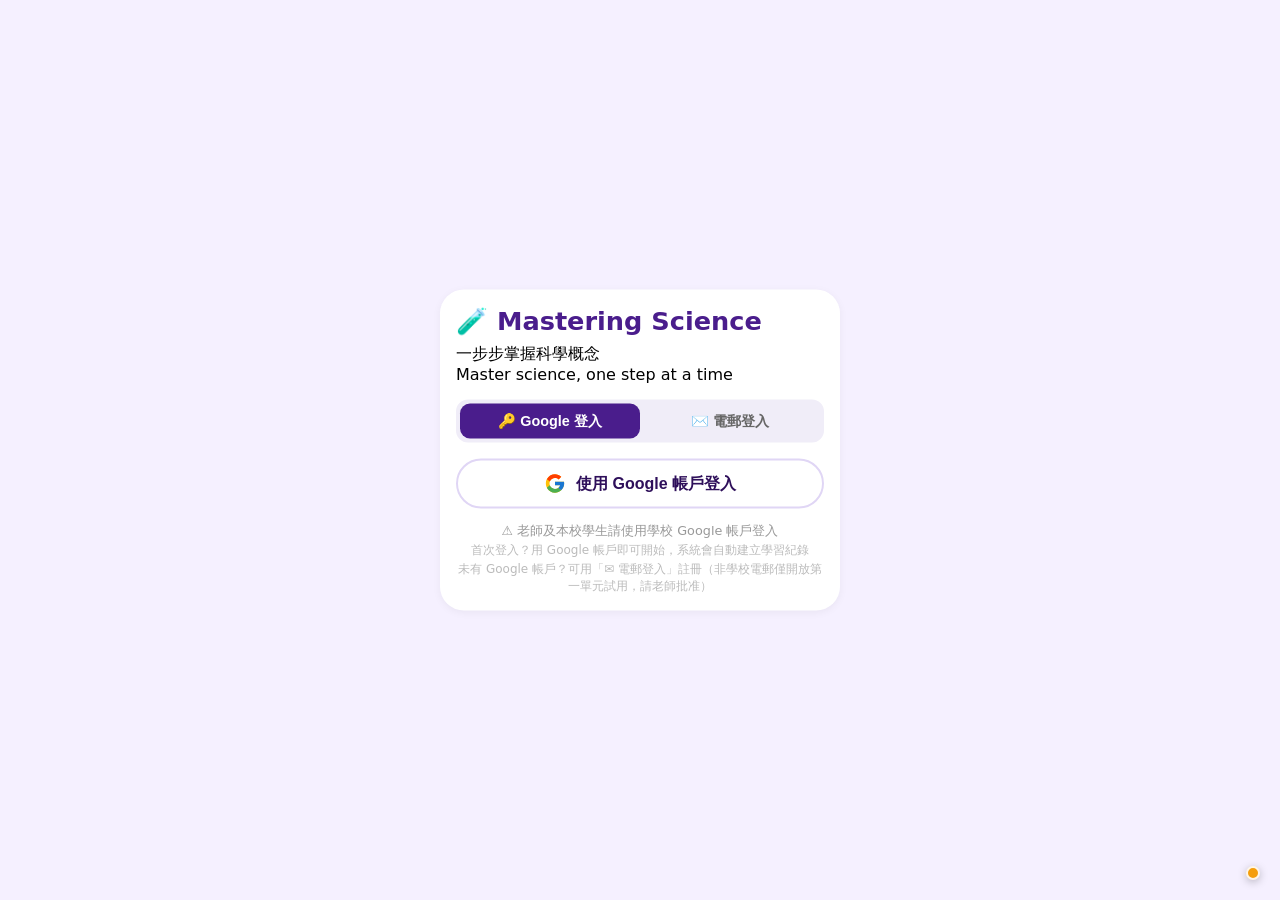
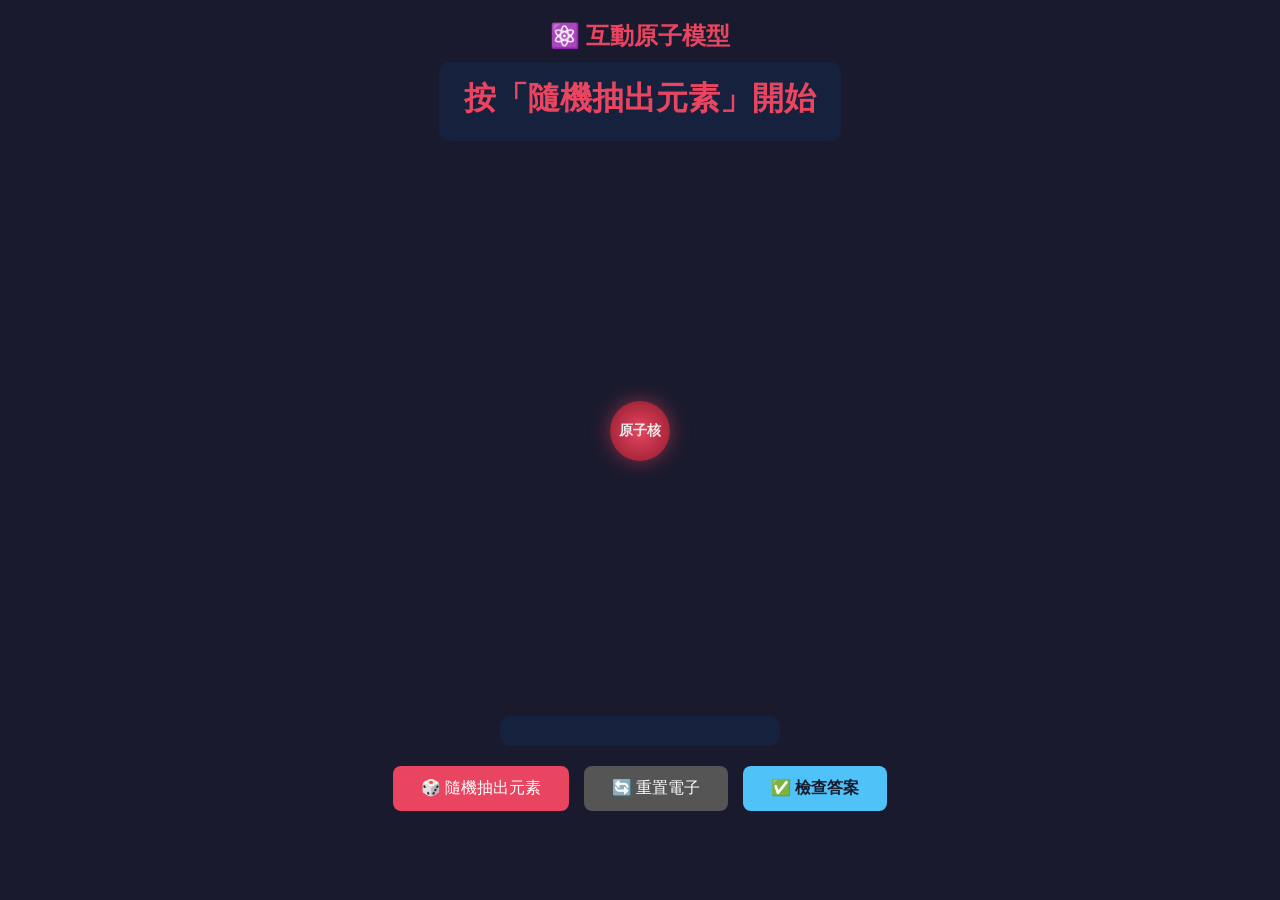
